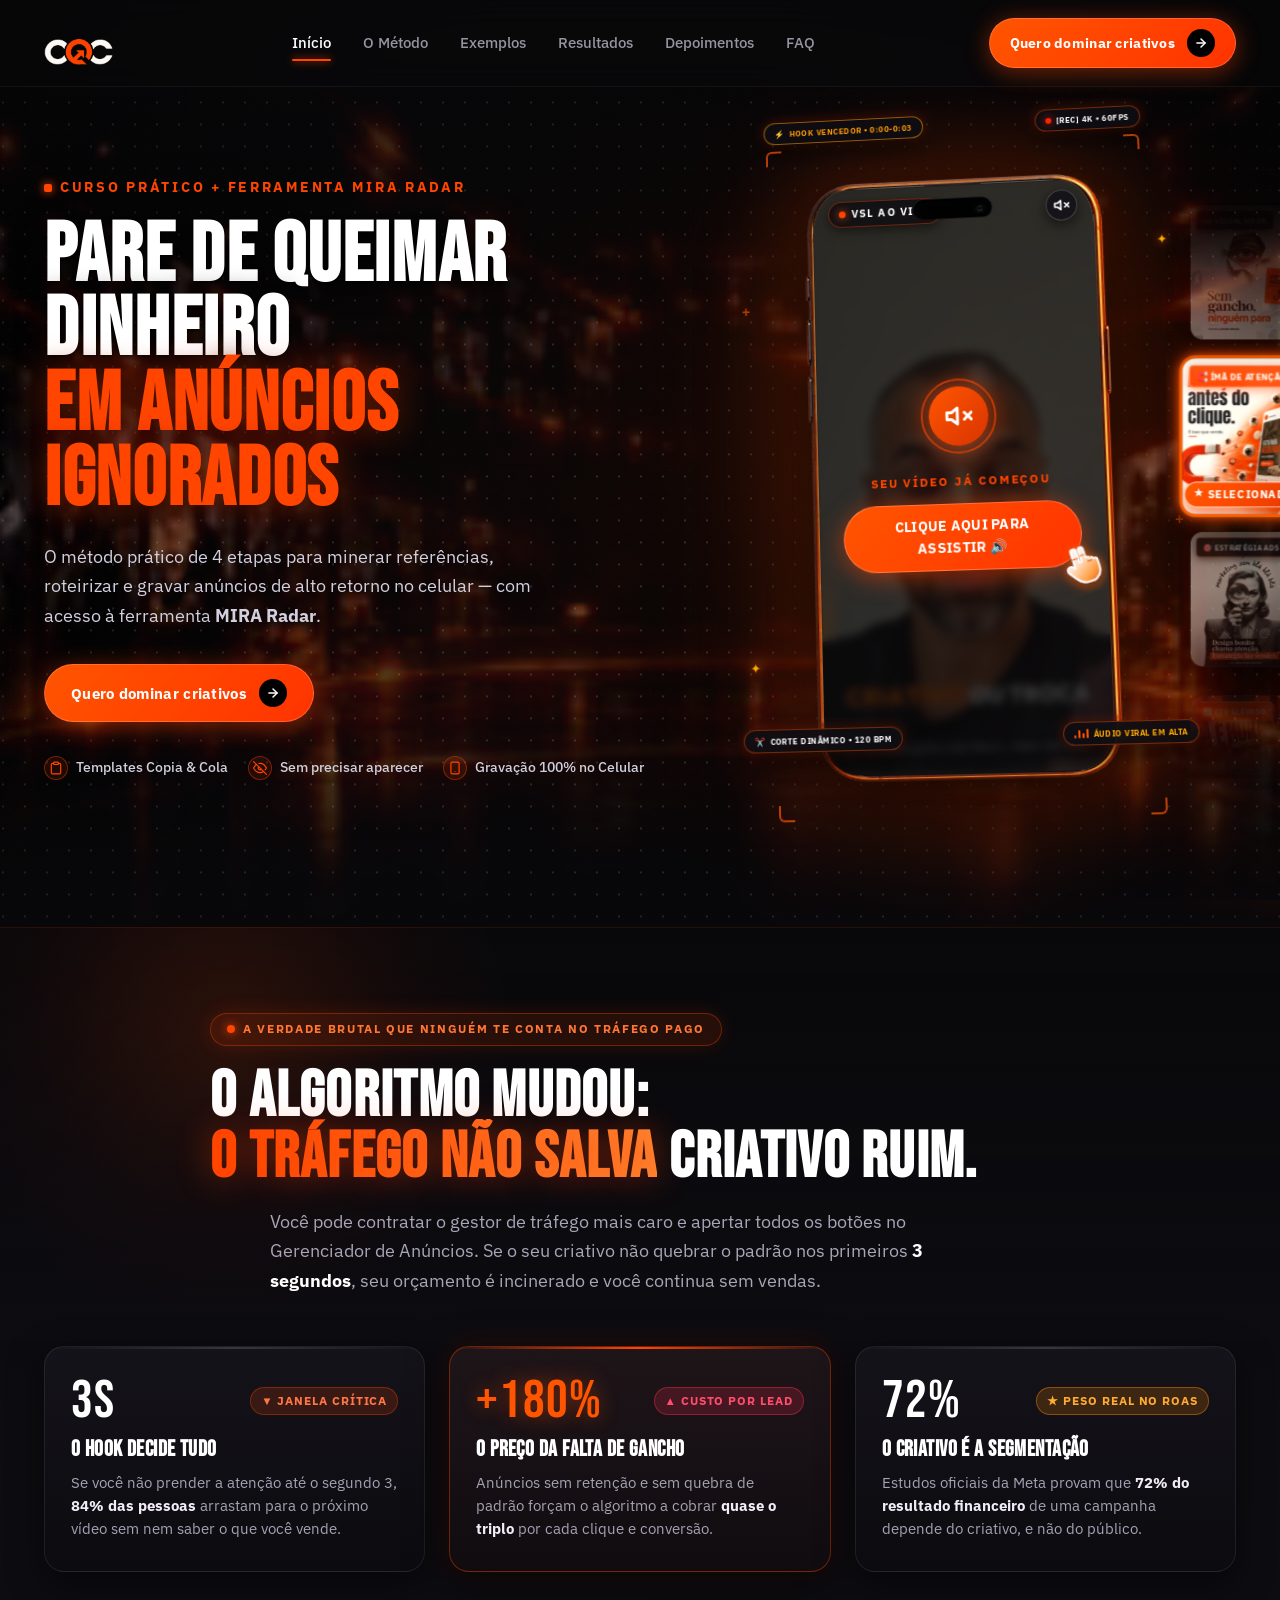
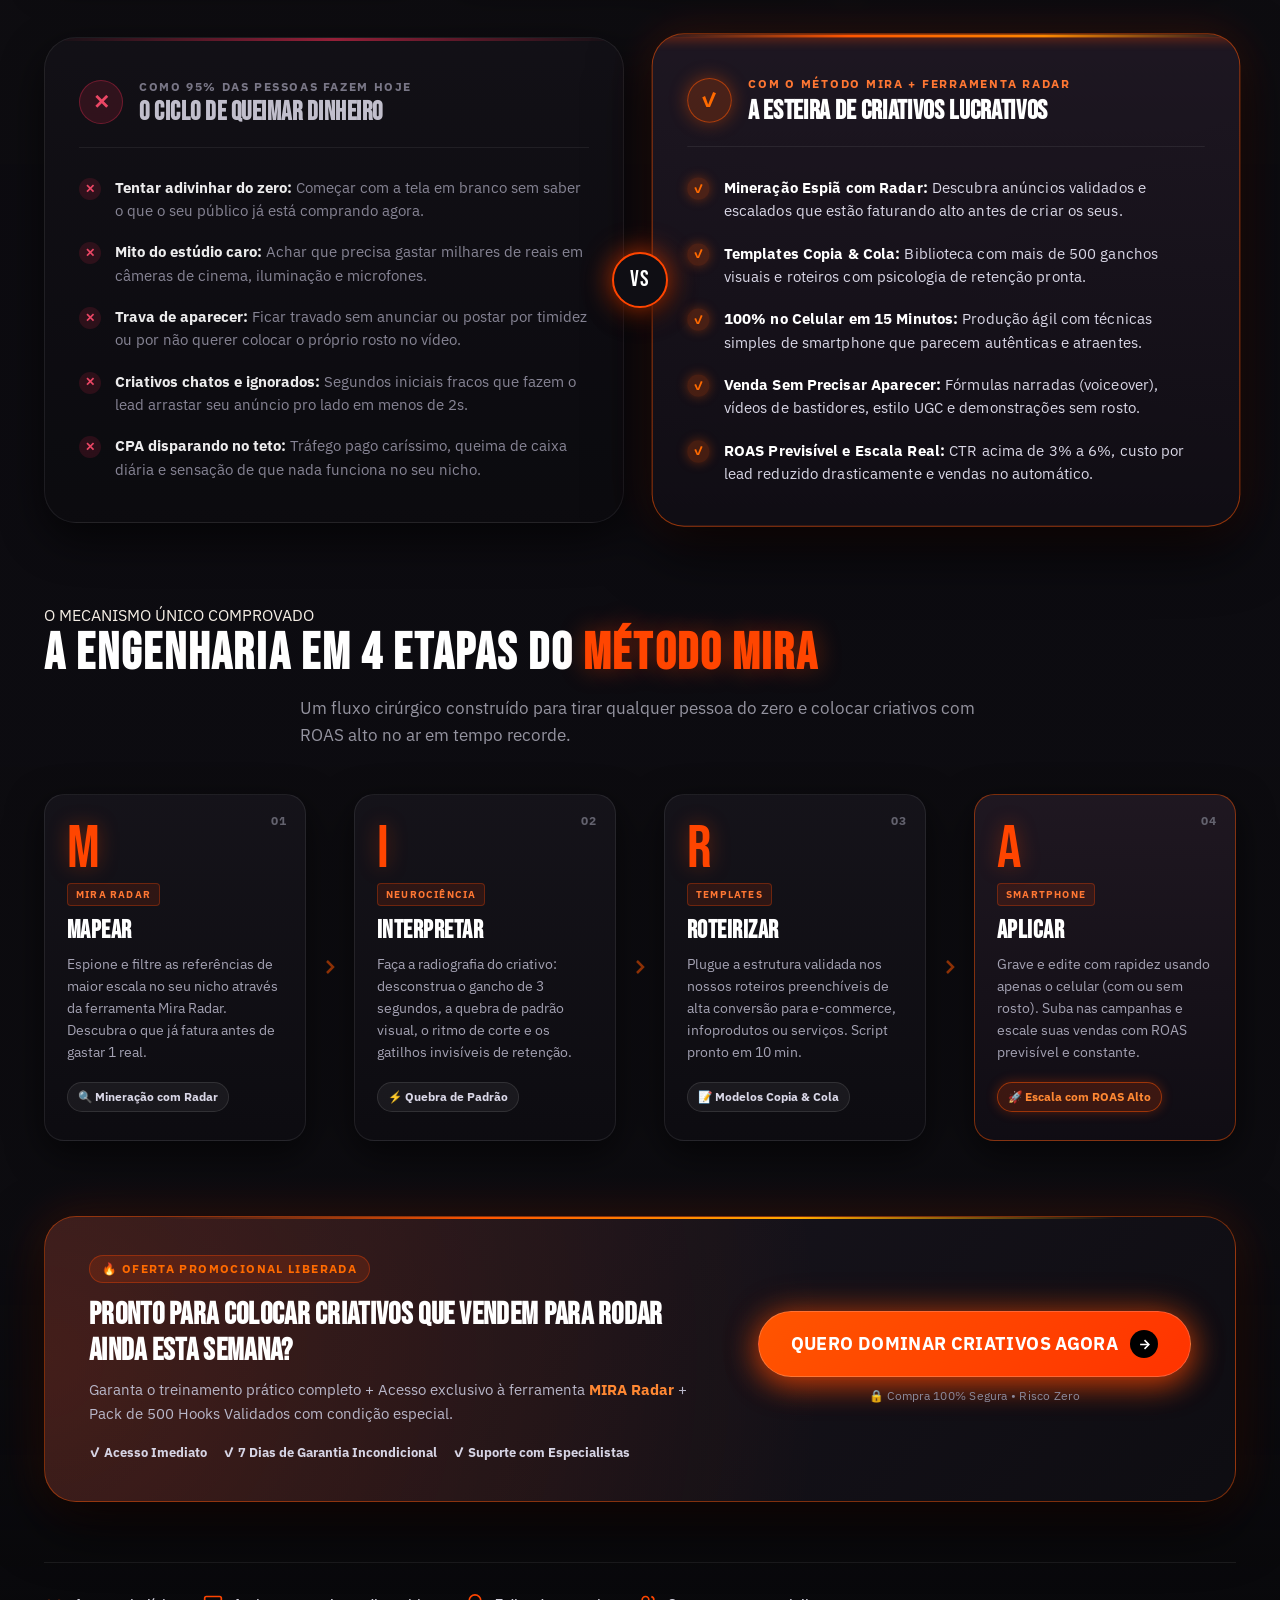
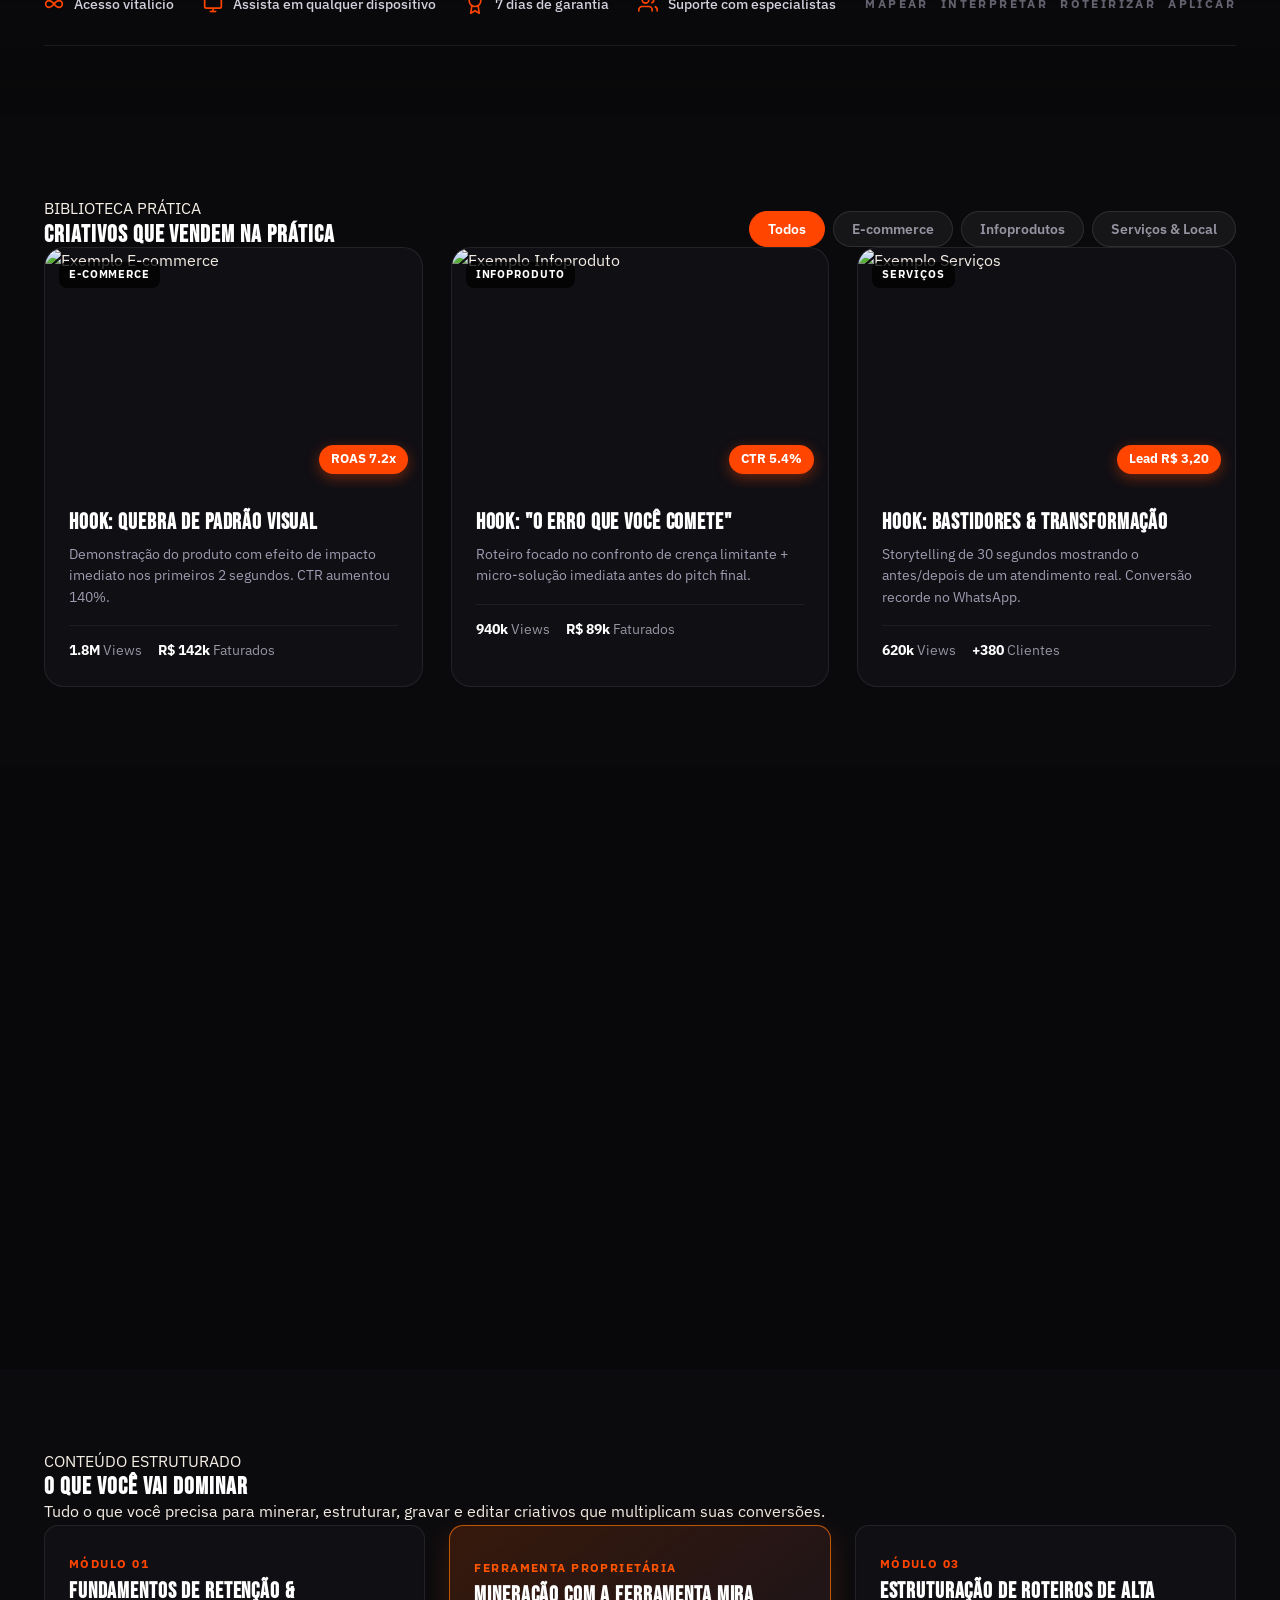
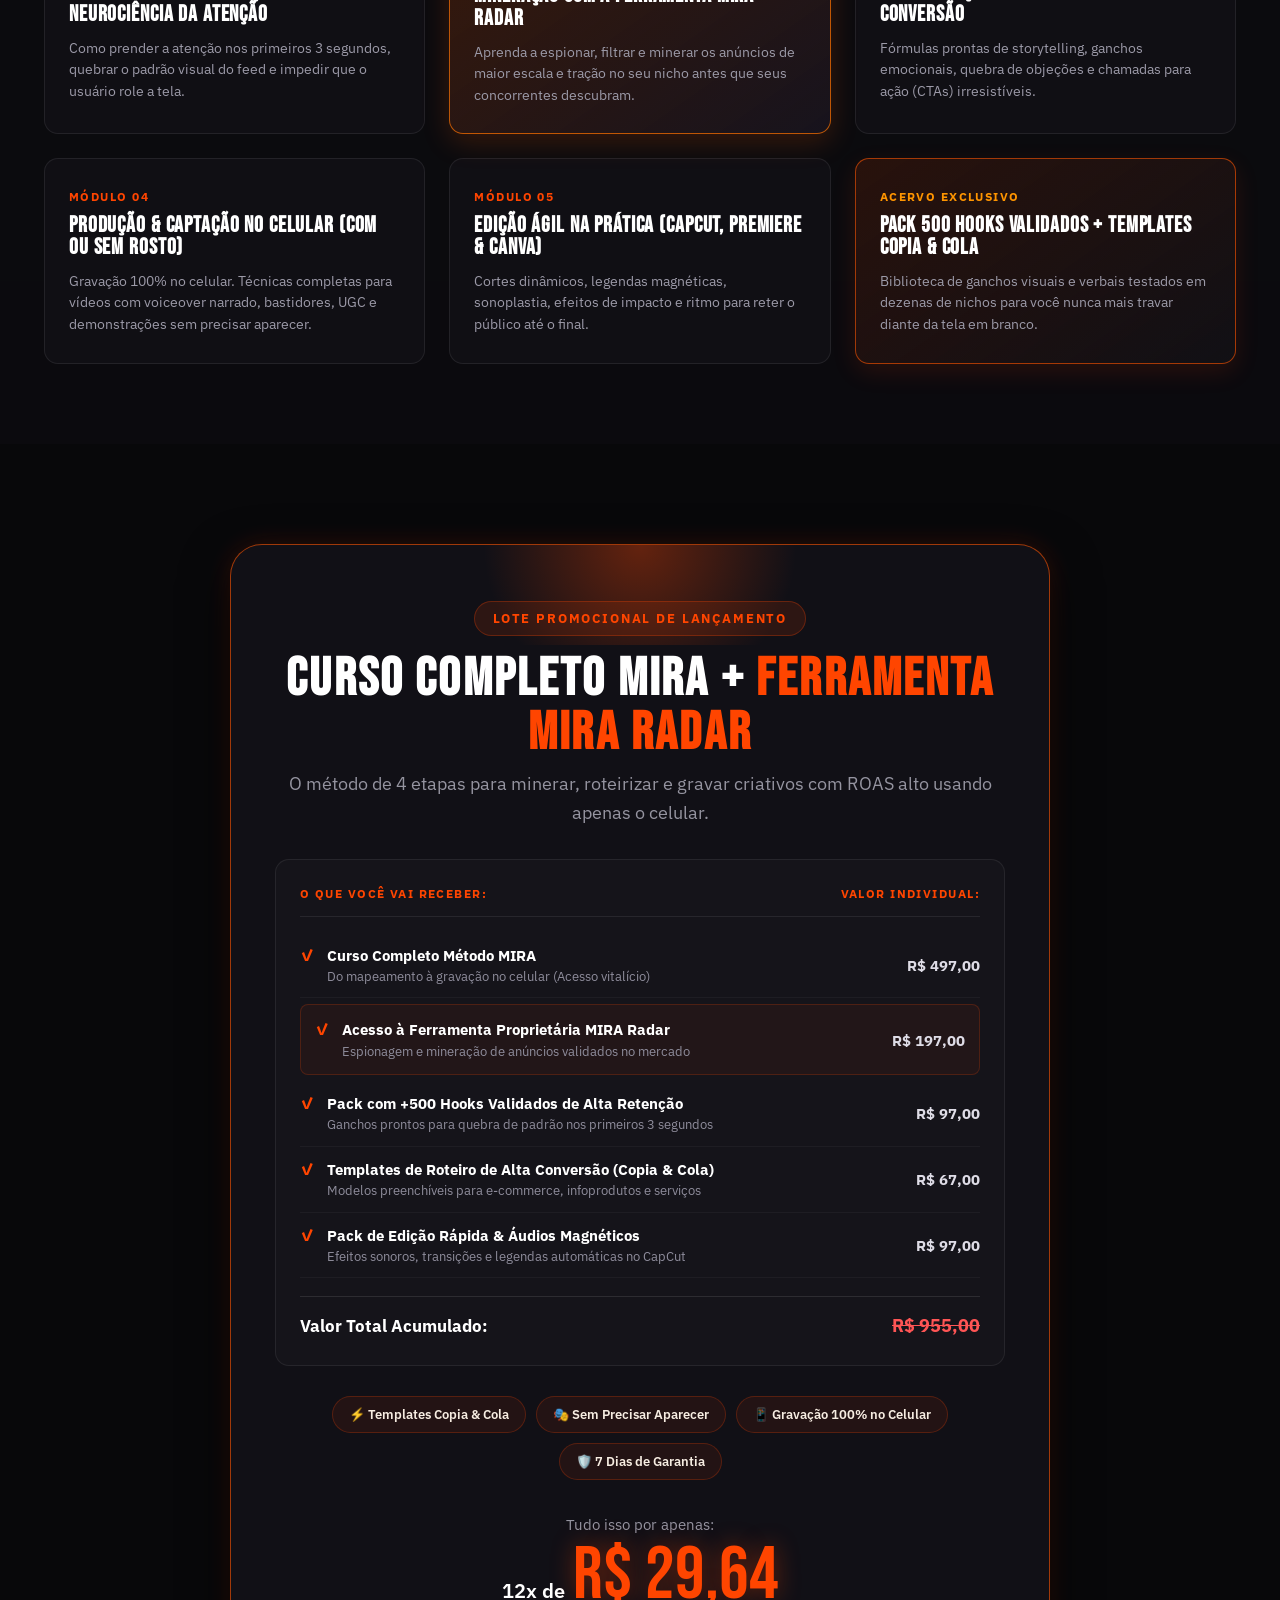
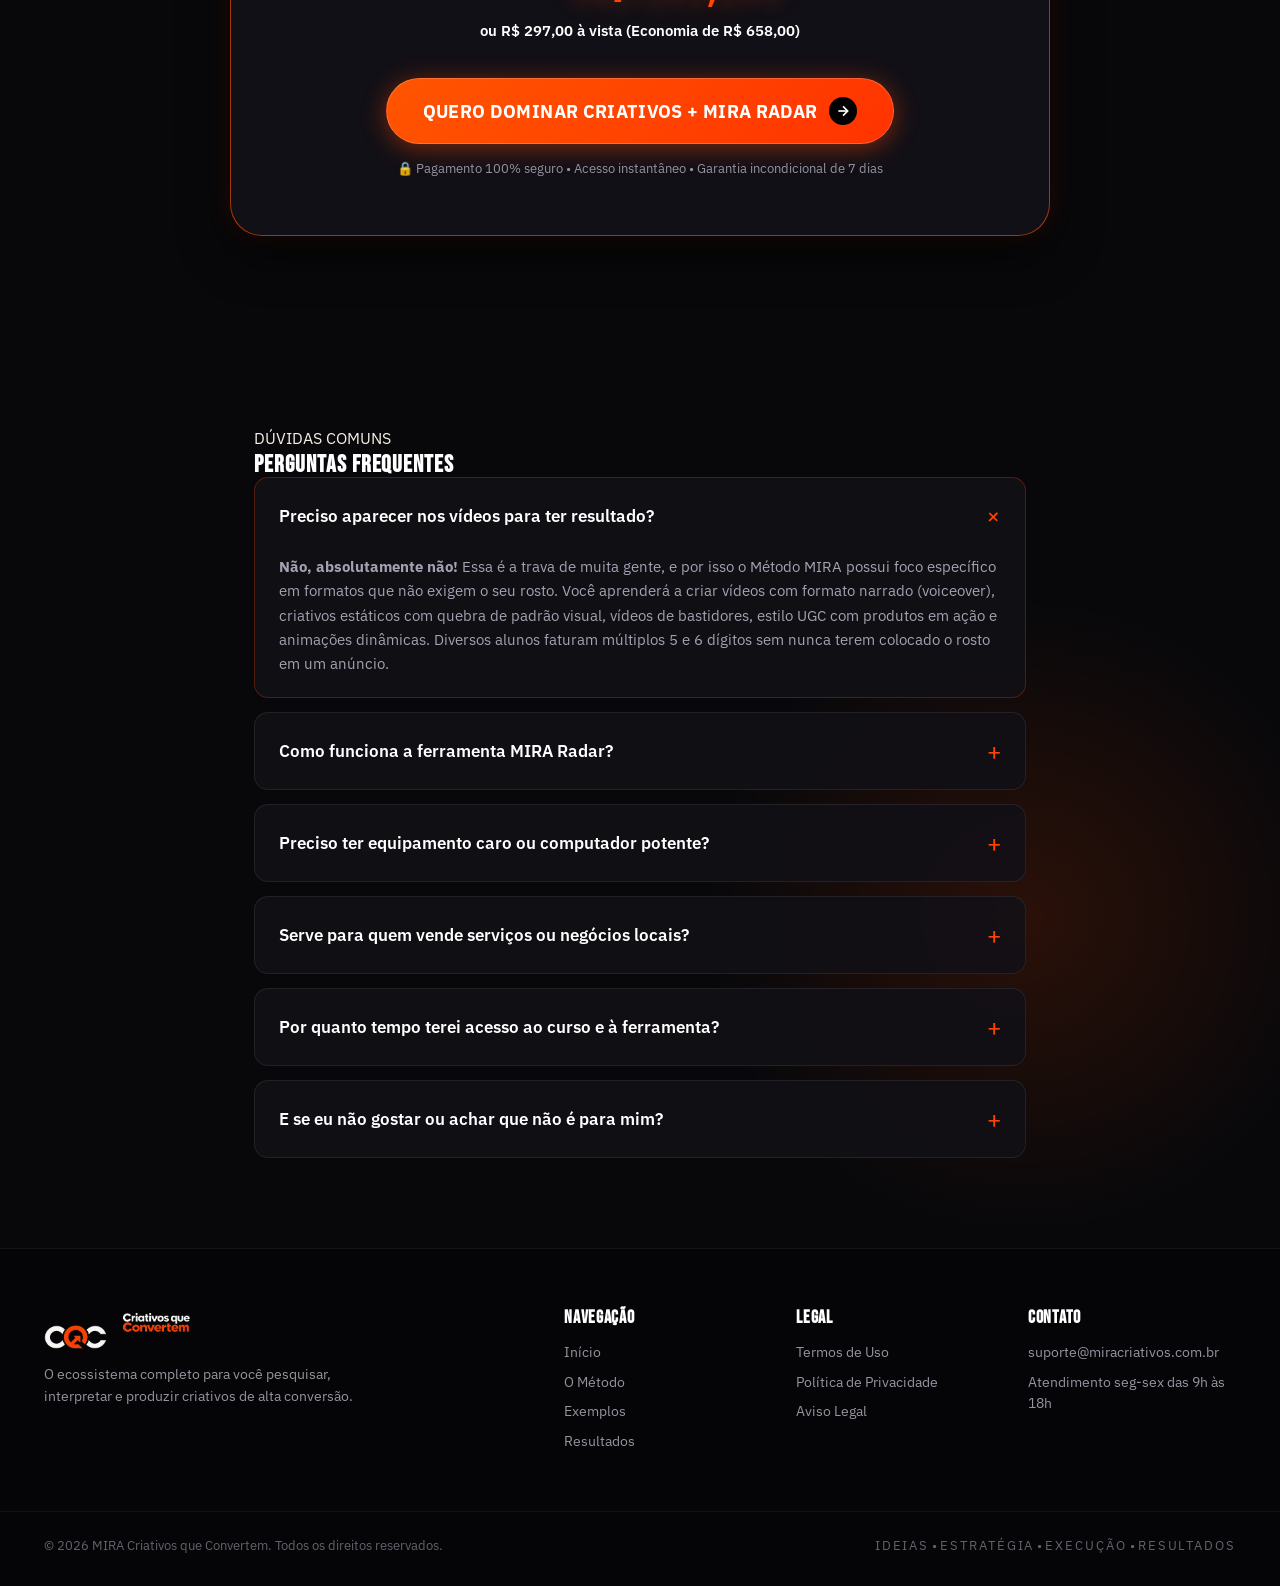
==== index.html @ 18e1b362 "fix: eliminate mobile horizontal scroll, center mockup, balance headline and badge typography" ====
<!DOCTYPE html>
<html lang="pt-BR">
<head>
  <meta charset="UTF-8">
  <meta name="viewport" content="width=device-width, initial-scale=1.0">
  <title>Curso MIRA — Criativos que Convertem</title>
  <meta name="description" content="Aprenda a criar criativos que chamam atenção, geram engajamento e vendem de verdade — no pago e no orgânico.">

  <!-- Google Fonts: Bebas Neue, IBM Plex Sans, Caveat (handwritten) -->
  <link rel="preconnect" href="https://fonts.googleapis.com">
  <link rel="preconnect" href="https://fonts.gstatic.com" crossorigin>
  <link href="https://fonts.googleapis.com/css2?family=Bebas+Neue&family=Caveat:wght@600;700&family=IBM+Plex+Sans:wght@300;400;500;600;700&display=swap" rel="stylesheet">

  <link rel="stylesheet" href="styles.css">
</head>
<body>

  <!-- Ambient Cinematic Glows & Texture Background -->
  <div class="ambient-glow ambient-glow-1"></div>
  <div class="ambient-glow ambient-glow-2"></div>
  <div class="ambient-glow ambient-glow-3"></div>
  <div class="grain-overlay"></div>

  <!-- Header / Navigation Bar -->
  <header class="navbar">
    <div class="container nav-container">
      <a href="#inicio" class="logo">
        <img src="assets/logo-cqc-icon.webp" alt="CQC" class="brand-logo-img brand-logo-icon" width="72" height="42" decoding="async">
      </a>

      <nav class="nav-menu" id="navMenu">
        <a href="#inicio" class="nav-link active">Início</a>
        <a href="#metodo" class="nav-link">O Método</a>
        <a href="#exemplos" class="nav-link">Exemplos</a>
        <a href="#resultados" class="nav-link">Resultados</a>
        <a href="#depoimentos" class="nav-link">Depoimentos</a>
        <a href="#faq" class="nav-link">FAQ</a>
      </nav>

      <div class="nav-actions">
        <a href="#oferta" class="btn-primary nav-cta">
          <span>Quero dominar criativos</span>
          <span class="btn-arrow-icon">
            <svg width="14" height="14" viewBox="0 0 24 24" fill="none" stroke="currentColor" stroke-width="2.5" stroke-linecap="round" stroke-linejoin="round">
              <line x1="5" y1="12" x2="19" y2="12"></line>
              <polyline points="12 5 19 12 12 19"></polyline>
            </svg>
          </span>
        </a>
        <button class="mobile-toggle" id="mobileToggle" aria-label="Abrir menu">
          <span></span><span></span><span></span>
        </button>
      </div>
    </div>
  </header>

  <main>
    <!-- ===================================================
         HERO SECTION (Fiel ao design da imagem fornecida)
    =================================================== -->
    <section class="hero-section" id="inicio">

      <!-- Motion Background Parallax Layer (GPU-accelerated, ~85KB) -->
      <div class="hero-bg-gif" id="heroBgGif" aria-hidden="true">
        <video class="hero-bg-video" autoplay loop muted playsinline poster="assets/bg-hero.webp">
          <source src="assets/bg-hero.webm" type="video/webm">
          <source src="assets/bg-hero.mp4" type="video/mp4">
          <img src="assets/bg-hero.webp" alt="" loading="eager" draggable="false">
        </video>
      </div>
      <div class="hero-bg-overlay" aria-hidden="true"></div>
      <!-- Dotted Texture Pattern Layer -->
      <div class="hero-dots-pattern" id="heroDotsPattern" aria-hidden="true"></div>

      <div class="container hero-container">
        
        <!-- Hero Left Column: Copy, CTA, Badges, Social Proof -->
        <div class="hero-content">
          <!-- Block 1: Header (Category, Headline, Description) -->
          <div class="hero-header-block">
            <div class="hero-badge">
              <span class="badge-dot"></span>
              <span class="badge-text">CURSO PRÁTICO + FERRAMENTA MIRA RADAR</span>
            </div>

            <h1 class="hero-headline">
              <span class="headline-white">PARE DE QUEIMAR DINHEIRO</span>
              <span class="headline-orange">EM ANÚNCIOS IGNORADOS</span>
            </h1>

            <p class="hero-description">
              O método prático de 4 etapas para minerar referências, roteirizar e gravar anúncios de alto retorno no celular — com acesso à ferramenta <strong>MIRA Radar</strong>.
            </p>
          </div>

          <!-- Block 2: Actions & Proof (CTAs, Benefit Tags, Social Proof) -->
          <div class="hero-actions-block">
            <div class="hero-ctas">
              <a href="#oferta" class="btn-primary hero-btn-main">
                <span>Quero dominar criativos</span>
                <span class="btn-arrow-icon">
                  <svg width="14" height="14" viewBox="0 0 24 24" fill="none" stroke="currentColor" stroke-width="2.5" stroke-linecap="round" stroke-linejoin="round">
                    <line x1="5" y1="12" x2="19" y2="12"></line>
                    <polyline points="12 5 19 12 12 19"></polyline>
                  </svg>
                </span>
              </a>
            </div>

            <!-- Feature Tag Badges (Selos de Resultado) -->
            <div class="hero-tags">
              <div class="tag-item">
                <span class="tag-icon">
                  <svg width="14" height="14" viewBox="0 0 24 24" fill="none" stroke="#FF4500" stroke-width="2" stroke-linecap="round" stroke-linejoin="round">
                    <path d="M16 4h2a2 2 0 0 1 2 2v14a2 2 0 0 1-2 2H6a2 2 0 0 1-2-2V6a2 2 0 0 1 2-2h2"></path>
                    <rect x="8" y="2" width="8" height="4" rx="1" ry="1"></rect>
                  </svg>
                </span>
                <span class="tag-label">Templates Copia & Cola</span>
              </div>

              <div class="tag-item">
                <span class="tag-icon">
                  <svg width="14" height="14" viewBox="0 0 24 24" fill="none" stroke="#FF4500" stroke-width="2" stroke-linecap="round" stroke-linejoin="round">
                    <path d="M17.94 17.94A10.07 10.07 0 0 1 12 20c-7 0-11-8-11-8a18.45 18.45 0 0 1 5.06-5.94M9.9 4.24A9.12 9.12 0 0 1 12 4c7 0 11 8 11 8a18.5 18.5 0 0 1-2.16 3.19m-6.72-1.07a3 3 0 1 1-4.24-4.24"></path>
                    <line x1="1" y1="1" x2="23" y2="23"></line>
                  </svg>
                </span>
                <span class="tag-label">Sem precisar aparecer</span>
              </div>

              <div class="tag-item">
                <span class="tag-icon">
                  <svg width="14" height="14" viewBox="0 0 24 24" fill="none" stroke="#FF4500" stroke-width="2" stroke-linecap="round" stroke-linejoin="round">
                    <rect x="5" y="2" width="14" height="20" rx="2" ry="2"></rect>
                    <line x1="12" y1="18" x2="12.01" y2="18"></line>
                  </svg>
                </span>
                <span class="tag-label">Gravação 100% no Celular</span>
              </div>
            </div>
          </div>

        </div>

        <!-- Hero Right Column: The 3D Composition with Phone, Annotations, Floating Cards, Charts & Video Console -->
        <div class="hero-visual" id="heroVisual">
          
          <!-- Backdrop overlay for enlarged phone (shared stacking context with phone) -->
          <div class="phone-backdrop" id="phoneBackdrop" aria-hidden="true"></div>

          <!-- Central 3D Smartphone Mockup with VSL Mask (Clicável para ampliar) -->
          <div class="phone-mockup-wrapper" id="phoneMockupWrapper" role="button" aria-label="Vídeo VSL - Clique para ampliar" tabindex="0">
            
            <!-- Hover Expand Hint (Normal Mode) -->
            <div class="phone-expand-hint" id="phoneExpandHint">
              <svg width="13" height="13" viewBox="0 0 24 24" fill="none" stroke="currentColor" stroke-width="2.5" stroke-linecap="round" stroke-linejoin="round">
                <polyline points="15 3 21 3 21 9"></polyline>
                <polyline points="9 21 3 21 3 15"></polyline>
                <line x1="21" y1="3" x2="14" y2="10"></line>
                <line x1="3" y1="21" x2="10" y2="14"></line>
              </svg>
              <span>Clique para ampliar</span>
            </div>

            <!-- Floating Close / Minimize Button (Enlarged Mode) -->
            <button class="phone-enlarge-close-btn" id="phoneEnlargeCloseBtn" aria-label="Voltar ao tamanho normal" title="Voltar ao tamanho normal (ou clique fora)">
              <svg width="18" height="18" viewBox="0 0 24 24" fill="none" stroke="currentColor" stroke-width="2.5" stroke-linecap="round" stroke-linejoin="round">
                <line x1="18" y1="6" x2="6" y2="18"></line>
                <line x1="6" y1="6" x2="18" y2="18"></line>
              </svg>
            </button>

            <!-- Bottom Floating Tip (Enlarged Mode) -->
            <div class="phone-enlarged-footer-hint" id="phoneEnlargedFooterHint">
              <span>Clique fora para voltar ao tamanho normal</span>
            </div>

            <!-- Creative Studio Accents & Viewfinder Elements (Reforço visual de criação de anúncios) -->
            <div class="creative-studio-decorations" aria-hidden="true">
              <!-- Top Left: Hook Tag -->
              <div class="creative-meta-badge badge-hook">
                <span class="badge-icon">⚡</span>
                <span>HOOK VENCEDOR • 0:00-0:03</span>
              </div>

              <!-- Top Right: Video Spec Pill -->
              <div class="creative-meta-badge badge-rec">
                <span class="rec-dot"></span>
                <span>[REC] 4K • 60FPS</span>
              </div>

              <!-- Mid Left: Dynamic Cut / BPM -->
              <div class="creative-meta-badge badge-bpm">
                <span class="badge-icon">✂️</span>
                <span>CORTE DINÂMICO • 120 BPM</span>
              </div>

              <!-- Mid Right: Trending Audio Pill with Animated Equalizer -->
              <div class="creative-meta-badge badge-audio">
                <div class="equalizer-bars">
                  <span class="eq-bar"></span>
                  <span class="eq-bar"></span>
                  <span class="eq-bar"></span>
                  <span class="eq-bar"></span>
                </div>
                <span>ÁUDIO VIRAL EM ALTA</span>
              </div>

              <!-- Creative Viewfinder Brackets Framing the Phone -->
              <div class="viewfinder-bracket bracket-tl"></div>
              <div class="viewfinder-bracket bracket-tr"></div>
              <div class="viewfinder-bracket bracket-bl"></div>
              <div class="viewfinder-bracket bracket-br"></div>

              <!-- Studio Sparkles & Crosshairs -->
              <span class="creative-crosshair crosshair-1">+</span>
              <span class="creative-crosshair crosshair-2">+</span>
              <span class="creative-sparkle sparkle-1">✦</span>
              <span class="creative-sparkle sparkle-2">✦</span>
            </div>

            <div class="phone-case phone-real-mockup">
              <!-- Screen Mask with VSL Video (Fits perfectly in the transparent cutout) -->
              <div class="phone-screen phone-vsl-screen" id="phoneScreen">
                <!-- Screen Glass Reflection Glare -->
                <div class="phone-screen-glare"></div>

                <!-- Top Status / VSL Info Bar -->
                <div class="vsl-top-bar">
                  <div class="vsl-live-badge">
                    <span class="live-dot"></span>
                    <span>VSL AO VIVO</span>
                  </div>
                  <button class="vsl-sound-btn" id="vslSoundBtn" aria-label="Alternar som">
                    <svg class="sound-icon-muted" width="16" height="16" viewBox="0 0 24 24" fill="none" stroke="currentColor" stroke-width="2.5" stroke-linecap="round" stroke-linejoin="round">
                      <polygon points="11 5 6 9 2 9 2 15 6 15 11 19 11 5"></polygon>
                      <line x1="23" y1="9" x2="17" y2="15"></line>
                      <line x1="17" y1="9" x2="23" y2="15"></line>
                    </svg>
                    <svg class="sound-icon-active" width="16" height="16" viewBox="0 0 24 24" fill="none" stroke="currentColor" stroke-width="2.5" stroke-linecap="round" stroke-linejoin="round" style="display: none;">
                      <polygon points="11 5 6 9 2 9 2 15 6 15 11 19 11 5"></polygon>
                      <path d="M19.07 4.93a10 10 0 0 1 0 14.14M15.54 8.46a5 5 0 0 1 0 7.07"></path>
                    </svg>
                  </button>
                </div>

                <!-- Video Mask Container with Smart Facade & Native Video -->
                <div class="vsl-video-container">
                  <video 
                    id="vslNativeVideo" 
                    class="vsl-native-video" 
                    src="assets/vsl-creative.mp4" 
                    poster="assets/vsl-poster.webp"
                    muted 
                    loop 
                    playsinline 
                    preload="none">
                  </video>
                  <div id="vslPlayerPlaceholder" style="display: none;">
                    <iframe 
                      id="vslDirectIframe"
                      data-src="https://www.youtube-nocookie.com/embed/FoB7IwSWhGg?autoplay=1&mute=1&controls=0&disablekb=1&fs=0&modestbranding=1&rel=0&loop=1&playlist=FoB7IwSWhGg&playsinline=1&iv_load_policy=3&enablejsapi=1" 
                      allow="accelerometer; autoplay; clipboard-write; encrypted-media; gyroscope; picture-in-picture" 
                      allowfullscreen="false">
                    </iframe>
                  </div>
                </div>

                <!-- Shield Overlay (Bloqueia cliques acidentais e abre no foco) -->
                <div class="vsl-shield-overlay" id="vslShieldOverlay"></div>

                <!-- Unmute / Start Audio Banner Prompt (VSL Style) -->
                <div class="vsl-unmute-prompt" id="vslUnmutePrompt">
                  <div class="unmute-speaker-ripple">
                    <div class="ripple-wave"></div>
                    <div class="ripple-icon">
                      <svg width="28" height="28" viewBox="0 0 24 24" fill="none" stroke="#FFFFFF" stroke-width="2.5" stroke-linecap="round" stroke-linejoin="round">
                        <polygon points="11 5 6 9 2 9 2 15 6 15 11 19 11 5"></polygon>
                        <line x1="23" y1="9" x2="17" y2="15"></line>
                        <line x1="17" y1="9" x2="23" y2="15"></line>
                      </svg>
                    </div>
                  </div>
                  <span class="unmute-badge">SEU VÍDEO JÁ COMEÇOU</span>
                  <div class="unmute-btn-wrapper">
                    <span class="unmute-cta">CLIQUE AQUI PARA ASSISTIR 🔊</span>
                    <!-- Mãozinha indicativa com animação de clique / toque -->
                    <div class="unmute-floating-hand" id="unmuteFloatingHand" aria-hidden="true">
                      <span class="hand-tap-pulse pulse-1"></span>
                      <span class="hand-tap-pulse pulse-2"></span>
                      <svg class="hand-pointer-svg" viewBox="0 0 64 64" fill="none" xmlns="http://www.w3.org/2000/svg">
                        <defs>
                          <linearGradient id="handGrad" x1="16" y1="8" x2="48" y2="52" gradientUnits="userSpaceOnUse">
                            <stop offset="0%" stop-color="#FFFFFF"/>
                            <stop offset="35%" stop-color="#FFE3CC"/>
                            <stop offset="75%" stop-color="#FF9D42"/>
                            <stop offset="100%" stop-color="#E85D04"/>
                          </linearGradient>
                          <filter id="handShadow" x="-30%" y="-30%" width="160%" height="160%">
                            <feDropShadow dx="0" dy="4" stdDeviation="4" flood-color="rgba(0,0,0,0.7)"/>
                            <feDropShadow dx="0" dy="0" stdDeviation="6" flood-color="rgba(255,102,0,0.8)"/>
                          </filter>
                        </defs>
                        <g filter="url(#handShadow)">
                          <!-- Mão apontando o dedo indicador para clicar -->
                          <path d="M26 6C24.34 6 23 7.34 23 9V29.5L21.4 27.4C19.9 25.4 17 25 15 26.5C13 28 12.6 30.9 14.1 32.9L21 42C24.5 46.8 30.1 49.5 36 49.5H38C45.7 49.5 52 43.2 52 35.5V26.5C52 24.84 50.66 23.5 49 23.5C48.6 23.5 48.2 23.6 47.8 23.7C47.4 22.4 46.2 21.5 44.8 21.5C44.3 21.5 43.8 21.6 43.4 21.8C42.8 20.5 41.5 19.5 40 19.5C39.6 19.5 39.2 19.6 38.8 19.7V9C38.8 7.34 37.46 6 35.8 6C34.14 6 32.8 7.34 32.8 9V23.5H30V9C30 7.34 28.66 6 27 6H26Z" 
                                fill="url(#handGrad)" stroke="#FFFFFF" stroke-width="2.2" stroke-linecap="round" stroke-linejoin="round"/>
                          <!-- Detalhes de dobras dos dedos -->
                          <path d="M23 18H29" stroke="#E85D04" stroke-width="1.5" stroke-linecap="round"/>
                          <path d="M33 16H38" stroke="#E85D04" stroke-width="1.5" stroke-linecap="round"/>
                          <path d="M40 25H45" stroke="#E85D04" stroke-width="1.5" stroke-linecap="round"/>
                        </g>
                      </svg>
                    </div>
                  </div>
                </div>

                <!-- Read-Only VSL Progress Indicator (Não clicável, não arrastável) -->
                <div class="vsl-progress-track">
                  <div class="vsl-progress-fill" id="vslProgressFill"></div>
                </div>

                <!-- Bottom VSL Lock Tag -->
                <div class="vsl-bottom-lock">
                  <svg width="10" height="10" viewBox="0 0 24 24" fill="none" stroke="currentColor" stroke-width="2.5"><rect x="3" y="11" width="18" height="11" rx="2" ry="2"></rect><path d="M7 11V7a5 5 0 0 1 10 0v4"></path></svg>
                  <span>REPRODUÇÃO CONTÍNUA • MIRA METHOD</span>
                </div>
              </div>

              <!-- Real iPhone 3D Cutout Frame Overlay (Bezel, Titanium rim, Neon glow, Dynamic island) -->
              <img src="assets/iphone-frame-cutout.webp" class="phone-frame-overlay" alt="iPhone Neon" draggable="false" width="576" height="1024" decoding="async">
            </div>
          </div>

          <!-- ===================================================================
               COLUNA DE CRIATIVOS EM SCROLL INFINITO (DIREITA DO CELULAR)
               Scroll infinito contínuo para cima com contorno laranja no centro
          =================================================================== -->
          <div class="creatives-stream-wrapper" id="creativesStreamWrapper" aria-label="Criativos em scroll contínuo">
            
            <!-- Viewport com máscara de fade superior e inferior -->
            <div class="creatives-stream-viewport" id="creativesStreamViewport">
              <div class="creatives-stream-track" id="creativesStreamTrack">
                
                <!-- Criativo 04: Visual Hooks -->
                <div class="stream-card" data-title="Visual Hooks">
                  <div class="stream-card-inner">
                    <img src="assets/creatives/creative-04-visual-hooks.webp" alt="Visual Hook" class="stream-card-img" loading="lazy" width="600" height="749" decoding="async">
                    <div class="stream-card-glare"></div>
                    <span class="stream-card-pill">👁️ VISUAL HOOK</span>
                    <div class="stream-card-selected-badge">
                      <span class="sel-icon">★</span>
                      <span>SELECIONADO</span>
                    </div>
                  </div>
                </div>

                <!-- Criativo 05: Ímã de Atenção -->
                <div class="stream-card" data-title="Ímã de Atenção">
                  <div class="stream-card-inner">
                    <img src="assets/creatives/creative-05-atencao-ima.webp" alt="Ímã de Atenção" class="stream-card-img" loading="lazy" width="600" height="749" decoding="async">
                    <div class="stream-card-glare"></div>
                    <span class="stream-card-pill pill-orange">🧲 ÍMÃ DE ATENÇÃO</span>
                    <div class="stream-card-selected-badge">
                      <span class="sel-icon">★</span>
                      <span>SELECIONADO</span>
                    </div>
                  </div>
                </div>

                <!-- Criativo 06: Estratégia Ads -->
                <div class="stream-card" data-title="Estratégia Ads">
                  <div class="stream-card-inner">
                    <img src="assets/creatives/creative-06-estrategia.webp" alt="Estratégia Ads" class="stream-card-img" loading="lazy" width="600" height="749" decoding="async">
                    <div class="stream-card-glare"></div>
                    <span class="stream-card-pill">🎯 ESTRATÉGIA ADS</span>
                    <div class="stream-card-selected-badge">
                      <span class="sel-icon">★</span>
                      <span>SELECIONADO</span>
                    </div>
                  </div>
                </div>

                <!-- Criativo 07: CTR Sem Achismo -->
                <div class="stream-card" data-title="CTR Sem Achismo">
                  <div class="stream-card-inner">
                    <img src="assets/creatives/creative-07-clique-achismo.webp" alt="CTR Sem Achismo" class="stream-card-img" loading="lazy" width="600" height="749" decoding="async">
                    <div class="stream-card-glare"></div>
                    <span class="stream-card-pill pill-orange">📈 CTR ELEVADO</span>
                    <div class="stream-card-selected-badge">
                      <span class="sel-icon">★</span>
                      <span>SELECIONADO</span>
                    </div>
                  </div>
                </div>

                <!-- Criativo 08: Domínio da Atenção -->
                <div class="stream-card" data-title="Domínio da Atenção">
                  <div class="stream-card-inner">
                    <img src="assets/creatives/creative-08-dominio-atencao.webp" alt="Domínio da Atenção" class="stream-card-img" loading="lazy" width="600" height="749" decoding="async">
                    <div class="stream-card-glare"></div>
                    <span class="stream-card-pill">🔥 RETENÇÃO MÁXIMA</span>
                    <div class="stream-card-selected-badge">
                      <span class="sel-icon">★</span>
                      <span>SELECIONADO</span>
                    </div>
                  </div>
                </div>

                <!-- Criativo 01: 3 Segundos Decidem Tudo -->
                <div class="stream-card" data-title="3 Segundos">
                  <div class="stream-card-inner">
                    <img src="assets/creatives/creative-01-3segundos.webp" alt="3 Segundos" class="stream-card-img" loading="lazy" width="600" height="749" decoding="async">
                    <div class="stream-card-glare"></div>
                    <span class="stream-card-pill">⏱️ HOOK 3S</span>
                    <div class="stream-card-selected-badge">
                      <span class="sel-icon">★</span>
                      <span>SELECIONADO</span>
                    </div>
                  </div>
                </div>

                <!-- Criativo 02: Quebra de Padrão -->
                <div class="stream-card" data-title="Quebra de Padrão">
                  <div class="stream-card-inner">
                    <img src="assets/creatives/creative-02-gancho.webp" alt="Quebra de Padrão" class="stream-card-img" loading="lazy" width="600" height="749" decoding="async">
                    <div class="stream-card-glare"></div>
                    <span class="stream-card-pill pill-orange">⚡ QUEBRA DE PADRÃO</span>
                    <div class="stream-card-selected-badge">
                      <span class="sel-icon">★</span>
                      <span>SELECIONADO</span>
                    </div>
                  </div>
                </div>

                <!-- Criativo 03: Direção Visual -->
                <div class="stream-card" data-title="Direção Visual">
                  <div class="stream-card-inner">
                    <img src="assets/creatives/creative-03-vender.webp" alt="Direção Visual" class="stream-card-img" loading="lazy" width="600" height="749" decoding="async">
                    <div class="stream-card-glare"></div>
                    <span class="stream-card-pill">🎬 DIREÇÃO VISUAL</span>
                    <div class="stream-card-selected-badge">
                      <span class="sel-icon">★</span>
                      <span>SELECIONADO</span>
                    </div>
                  </div>
                </div>

              </div>
            </div>
          </div>

        </div>

      </div>
    </section>

    <!-- ===================================================
         DOBRA 2: O CONFRONTO DA REALIDADE & CONVERSÃO MÁXIMA
         Diagnóstico da Dor + Métricas Chocantes de Mercado
    =================================================== -->
    <section class="reality-check-section" id="metodo">
      <div class="container">
        
        <!-- Header da Dor & Quebra de Crença -->
        <div class="reality-header text-center">
          <div class="reality-badge">
            <span class="pulse-warning"></span>
            <span>A VERDADE BRUTAL QUE NINGUÉM TE CONTA NO TRÁFEGO PAGO</span>
          </div>
          <h2 class="reality-title">
            O ALGORITMO MUDOU:<br>
            <span class="highlight-fire">O TRÁFEGO NÃO SALVA</span> CRIATIVO RUIM.
          </h2>
          <p class="reality-subtitle">
            Você pode contratar o gestor de tráfego mais caro e apertar todos os botões no Gerenciador de Anúncios. Se o seu criativo não quebrar o padrão nos primeiros <strong>3 segundos</strong>, seu orçamento é incinerado e você continua sem vendas.
          </p>
        </div>

        <!-- 3 Métricas Críticas de Mercado (Alert Cards) -->
        <div class="metrics-reality-grid">
          <div class="metric-reality-card">
            <div class="metric-top">
              <span class="metric-num">3s</span>
              <span class="metric-trend down">▼ Janela Crítica</span>
            </div>
            <h4>O Hook Decide Tudo</h4>
            <p>Se você não prender a atenção até o segundo 3, <strong>84% das pessoas</strong> arrastam para o próximo vídeo sem nem saber o que você vende.</p>
          </div>

          <div class="metric-reality-card highlight-card">
            <div class="metric-top">
              <span class="metric-num">+180%</span>
              <span class="metric-trend bad">▲ Custo por Lead</span>
            </div>
            <h4>O Preço da Falta de Gancho</h4>
            <p>Anúncios sem retenção e sem quebra de padrão forçam o algoritmo a cobrar <strong>quase o triplo</strong> por cada clique e conversão.</p>
          </div>

          <div class="metric-reality-card">
            <div class="metric-top">
              <span class="metric-num">72%</span>
              <span class="metric-trend good">★ Peso Real no ROAS</span>
            </div>
            <h4>O Criativo é a Segmentação</h4>
            <p>Estudos oficiais da Meta provam que <strong>72% do resultado financeiro</strong> de uma campanha depende do criativo, e não do público.</p>
          </div>
        </div>

        <!-- ===================================================
             QUADRO DE CONTRASTE: O JEITO VELHO VS. MÉTODO MIRA
        =================================================== -->
        <div class="vs-comparison-wrapper">
          <div class="vs-badge-center">VS</div>

          <div class="vs-grid">
            <!-- Card Esquerdo: O Jeito Frustrante (Sem MIRA) -->
            <div class="vs-card vs-card-bad">
              <div class="vs-card-header">
                <div class="vs-status-icon bad">✕</div>
                <div>
                  <span class="vs-label">COMO 95% DAS PESSOAS FAZEM HOJE</span>
                  <h3 class="vs-headline">O Ciclo de Queimar Dinheiro</h3>
                </div>
              </div>

              <ul class="vs-list">
                <li>
                  <span class="vs-bullet bad">✕</span>
                  <div><strong>Tentar adivinhar do zero:</strong> Começar com a tela em branco sem saber o que o seu público já está comprando agora.</div>
                </li>
                <li>
                  <span class="vs-bullet bad">✕</span>
                  <div><strong>Mito do estúdio caro:</strong> Achar que precisa gastar milhares de reais em câmeras de cinema, iluminação e microfones.</div>
                </li>
                <li>
                  <span class="vs-bullet bad">✕</span>
                  <div><strong>Trava de aparecer:</strong> Ficar travado sem anunciar ou postar por timidez ou por não querer colocar o próprio rosto no vídeo.</div>
                </li>
                <li>
                  <span class="vs-bullet bad">✕</span>
                  <div><strong>Criativos chatos e ignorados:</strong> Segundos iniciais fracos que fazem o lead arrastar seu anúncio pro lado em menos de 2s.</div>
                </li>
                <li>
                  <span class="vs-bullet bad">✕</span>
                  <div><strong>CPA disparando no teto:</strong> Tráfego pago caríssimo, queima de caixa diária e sensação de que nada funciona no seu nicho.</div>
                </li>
              </ul>
            </div>

            <!-- Card Direito: A Máquina de Conversão (Com MIRA + Radar) -->
            <div class="vs-card vs-card-good">
              <div class="vs-card-header">
                <div class="vs-status-icon good">✓</div>
                <div>
                  <span class="vs-label-good">COM O MÉTODO MIRA + FERRAMENTA RADAR</span>
                  <h3 class="vs-headline-good">A Esteira de Criativos Lucrativos</h3>
                </div>
              </div>

              <ul class="vs-list">
                <li>
                  <span class="vs-bullet good">✓</span>
                  <div><strong>Mineração Espiã com Radar:</strong> Descubra anúncios validados e escalados que estão faturando alto antes de criar os seus.</div>
                </li>
                <li>
                  <span class="vs-bullet good">✓</span>
                  <div><strong>Templates Copia & Cola:</strong> Biblioteca com mais de 500 ganchos visuais e roteiros com psicologia de retenção pronta.</div>
                </li>
                <li>
                  <span class="vs-bullet good">✓</span>
                  <div><strong>100% no Celular em 15 Minutos:</strong> Produção ágil com técnicas simples de smartphone que parecem autênticas e atraentes.</div>
                </li>
                <li>
                  <span class="vs-bullet good">✓</span>
                  <div><strong>Venda Sem Precisar Aparecer:</strong> Fórmulas narradas (voiceover), vídeos de bastidores, estilo UGC e demonstrações sem rosto.</div>
                </li>
                <li>
                  <span class="vs-bullet good">✓</span>
                  <div><strong>ROAS Previsível e Escala Real:</strong> CTR acima de 3% a 6%, custo por lead reduzido drasticamente e vendas no automático.</div>
                </li>
              </ul>
            </div>
          </div>
        </div>

        <!-- ===================================================
             O MECANISMO ÚNICO: A ENGENHARIA DO MÉTODO M.I.R.A
        =================================================== -->
        <div class="mira-flow-container">
          <div class="mira-flow-header text-center">
            <span class="section-tag">O MECANISMO ÚNICO COMPROVADO</span>
            <h3 class="mira-flow-title">A ENGENHARIA EM 4 ETAPAS DO <span class="highlight">MÉTODO MIRA</span></h3>
            <p class="mira-flow-desc">Um fluxo cirúrgico construído para tirar qualquer pessoa do zero e colocar criativos com ROAS alto no ar em tempo recorde.</p>
          </div>

          <div class="mira-flow-pipeline">
            <!-- Step M -->
            <div class="pipeline-step">
              <div class="step-glow-tag">01</div>
              <div class="step-letter">M</div>
              <div class="step-badge-tag">MIRA RADAR</div>
              <h4>Mapear</h4>
              <p>Espione e filtre as referências de maior escala no seu nicho através da ferramenta Mira Radar. Descubra o que já fatura antes de gastar 1 real.</p>
              <div class="step-footer-pill">🔍 Mineração com Radar</div>
            </div>

            <div class="pipeline-connector">
              <svg width="24" height="24" viewBox="0 0 24 24" fill="none" stroke="currentColor" stroke-width="2.5"><polyline points="9 18 15 12 9 6"></polyline></svg>
            </div>

            <!-- Step I -->
            <div class="pipeline-step">
              <div class="step-glow-tag">02</div>
              <div class="step-letter">I</div>
              <div class="step-badge-tag">NEUROCIÊNCIA</div>
              <h4>Interpretar</h4>
              <p>Faça a radiografia do criativo: desconstrua o gancho de 3 segundos, a quebra de padrão visual, o ritmo de corte e os gatilhos invisíveis de retenção.</p>
              <div class="step-footer-pill">⚡ Quebra de Padrão</div>
            </div>

            <div class="pipeline-connector">
              <svg width="24" height="24" viewBox="0 0 24 24" fill="none" stroke="currentColor" stroke-width="2.5"><polyline points="9 18 15 12 9 6"></polyline></svg>
            </div>

            <!-- Step R -->
            <div class="pipeline-step">
              <div class="step-glow-tag">03</div>
              <div class="step-letter">R</div>
              <div class="step-badge-tag">TEMPLATES</div>
              <h4>Roteirizar</h4>
              <p>Plugue a estrutura validada nos nossos roteiros preenchíveis de alta conversão para e-commerce, infoprodutos ou serviços. Script pronto em 10 min.</p>
              <div class="step-footer-pill">📝 Modelos Copia & Cola</div>
            </div>

            <div class="pipeline-connector">
              <svg width="24" height="24" viewBox="0 0 24 24" fill="none" stroke="currentColor" stroke-width="2.5"><polyline points="9 18 15 12 9 6"></polyline></svg>
            </div>

            <!-- Step A -->
            <div class="pipeline-step highlight-step">
              <div class="step-glow-tag">04</div>
              <div class="step-letter">A</div>
              <div class="step-badge-tag">SMARTPHONE</div>
              <h4>Aplicar</h4>
              <p>Grave e edite com rapidez usando apenas o celular (com ou sem rosto). Suba nas campanhas e escale suas vendas com ROAS previsível e constante.</p>
              <div class="step-footer-pill pill-neon">🚀 Escala com ROAS Alto</div>
            </div>
          </div>
        </div>

        <!-- ===================================================
             BANNER CALLOUT DE CONVERSÃO / MICRO-CTA
        =================================================== -->
        <div class="conversion-mid-cta-banner">
          <div class="mid-cta-content">
            <div class="mid-cta-badge">🔥 OFERTA PROMOCIONAL LIBERADA</div>
            <h3 class="mid-cta-title">Pronto para colocar criativos que vendem para rodar ainda esta semana?</h3>
            <p class="mid-cta-sub">Garanta o treinamento prático completo + Acesso exclusivo à ferramenta <strong>MIRA Radar</strong> + Pack de 500 Hooks Validados com condição especial.</p>
            <div class="mid-cta-pills">
              <span>✓ Acesso Imediato</span>
              <span>✓ 7 Dias de Garantia Incondicional</span>
              <span>✓ Suporte com Especialistas</span>
            </div>
          </div>
          <div class="mid-cta-action">
            <a href="#oferta" class="btn-primary btn-cta-mid">
              <span>QUERO DOMINAR CRIATIVOS AGORA</span>
              <span class="btn-arrow-icon">
                <svg width="15" height="15" viewBox="0 0 24 24" fill="none" stroke="currentColor" stroke-width="2.5"><line x1="5" y1="12" x2="19" y2="12"></line><polyline points="12 5 19 12 12 19"></polyline></svg>
              </span>
            </a>
            <span class="mid-guarantee-note">🔒 Compra 100% Segura • Risco Zero</span>
          </div>
        </div>

        <!-- Trust / Benefits Bar Integrada -->
        <div class="trust-bar">
          <div class="trust-item">
            <span class="trust-icon">
              <svg width="20" height="20" viewBox="0 0 24 24" fill="none" stroke="#FF4500" stroke-width="2"><path d="M12 12c-2-2.67-4-4-6-4a4 4 0 1 0 0 8c2 0 4-1.33 6-4Zm0 0c2 2.67 4 4 6 4a4 4 0 1 0 0-8c-2 0-4 1.33-6 4Z"></path></svg>
            </span>
            <span class="trust-label">Acesso vitalício</span>
          </div>

          <div class="trust-item">
            <span class="trust-icon">
              <svg width="20" height="20" viewBox="0 0 24 24" fill="none" stroke="#FF4500" stroke-width="2"><rect x="2" y="3" width="20" height="14" rx="2" ry="2"></rect><line x1="8" y1="21" x2="16" y2="21"></line><line x1="12" y1="17" x2="12" y2="21"></line></svg>
            </span>
            <span class="trust-label">Assista em qualquer dispositivo</span>
          </div>

          <div class="trust-item">
            <span class="trust-icon">
              <svg width="20" height="20" viewBox="0 0 24 24" fill="none" stroke="#FF4500" stroke-width="2"><circle cx="12" cy="8" r="7"></circle><polyline points="8.21 13.89 7 23 12 20 17 23 15.79 13.88"></polyline></svg>
            </span>
            <span class="trust-label">7 dias de garantia</span>
          </div>

          <div class="trust-item">
            <span class="trust-icon">
              <svg width="20" height="20" viewBox="0 0 24 24" fill="none" stroke="#FF4500" stroke-width="2"><path d="M17 21v-2a4 4 0 0 0-4-4H5a4 4 0 0 0-4 4v2"></path><circle cx="9" cy="7" r="4"></circle><path d="M23 21v-2a4 4 0 0 0-3-3.87"></path><path d="M16 3.13a4 4 0 0 1 0 7.75"></path></svg>
            </span>
            <span class="trust-label">Suporte com especialistas</span>
          </div>

          <div class="trust-manifesto">
            <span>MAPEAR</span>
            <span>INTERPRETAR</span>
            <span>ROTEIRIZAR</span>
            <span>APLICAR</span>
          </div>
        </div>

      </div>
    </section>

    <!-- ===================================================
         EXEMPLOS REAIS DE CRIATIVOS DESCONSTRUÍDOS
    =================================================== -->
    <section class="section-examples" id="exemplos">
      <div class="container">
        <div class="section-header">
          <div class="header-split">
            <div>
              <span class="section-tag">BIBLIOTECA PRÁTICA</span>
              <h2 class="section-title">CRIATIVOS QUE VENDEM NA <span class="highlight">PRÁTICA</span></h2>
            </div>
            <div class="example-filters" id="exampleFilters">
              <button class="filter-btn active" data-filter="all">Todos</button>
              <button class="filter-btn" data-filter="ecommerce">E-commerce</button>
              <button class="filter-btn" data-filter="infoproduto">Infoprodutos</button>
              <button class="filter-btn" data-filter="servicos">Serviços & Local</button>
            </div>
          </div>
        </div>

        <div class="examples-grid">
          <!-- Card 1 -->
          <div class="creative-card" data-category="ecommerce">
            <div class="creative-media">
              <img src="https://images.unsplash.com/photo-1542291026-7eec264c27ff?w=500&auto=format&fit=crop&q=75&fm=webp" alt="Exemplo E-commerce" loading="lazy" decoding="async" width="500" height="333">
              <span class="creative-type">E-COMMERCE</span>
              <span class="creative-metric-badge">ROAS 7.2x</span>
            </div>
            <div class="creative-body">
              <h5>Hook: Quebra de Padrão Visual</h5>
              <p>Demonstração do produto com efeito de impacto imediato nos primeiros 2 segundos. CTR aumentou 140%.</p>
              <div class="creative-stats">
                <span><strong>1.8M</strong> Views</span>
                <span><strong>R$ 142k</strong> Faturados</span>
              </div>
            </div>
          </div>

          <!-- Card 2 -->
          <div class="creative-card" data-category="infoproduto">
            <div class="creative-media">
              <img src="https://images.unsplash.com/photo-1516321318423-f06f85e504b3?w=500&auto=format&fit=crop&q=75&fm=webp" alt="Exemplo Infoproduto" loading="lazy" decoding="async" width="500" height="333">
              <span class="creative-type">INFOPRODUTO</span>
              <span class="creative-metric-badge">CTR 5.4%</span>
            </div>
            <div class="creative-body">
              <h5>Hook: "O Erro Que Você Comete"</h5>
              <p>Roteiro focado no confronto de crença limitante + micro-solução imediata antes do pitch final.</p>
              <div class="creative-stats">
                <span><strong>940k</strong> Views</span>
                <span><strong>R$ 89k</strong> Faturados</span>
              </div>
            </div>
          </div>

          <!-- Card 3 -->
          <div class="creative-card" data-category="servicos">
            <div class="creative-media">
              <img src="https://images.unsplash.com/photo-1556740749-887f6717d7e4?w=500&auto=format&fit=crop&q=75&fm=webp" alt="Exemplo Serviços" loading="lazy" decoding="async" width="500" height="333">
              <span class="creative-type">SERVIÇOS</span>
              <span class="creative-metric-badge">Lead R$ 3,20</span>
            </div>
            <div class="creative-body">
              <h5>Hook: Bastidores & Transformação</h5>
              <p>Storytelling de 30 segundos mostrando o antes/depois de um atendimento real. Conversão recorde no WhatsApp.</p>
              <div class="creative-stats">
                <span><strong>620k</strong> Views</span>
                <span><strong>+380</strong> Clientes</span>
              </div>
            </div>
          </div>
        </div>
      </div>
    </section>

    <!-- ===================================================
         RESULTADOS E DEPOIMENTOS DE ALUNOS
    =================================================== -->
    <section class="section-testimonials" id="depoimentos">
      <div class="container">
        <div class="section-header text-center">
          <span class="section-tag">QUEM APLICA TEM RESULTADO</span>
          <h2 class="section-title">O QUE NOSSOS <span class="highlight">ALUNOS DIZEM</span></h2>
          <p class="section-subtitle">Mais de 12.000 pessoas transformaram seus anúncios e conteúdo com o Método MIRA.</p>
        </div>

        <div class="testimonials-grid" id="resultados">
          <!-- Testimonial 1 -->
          <div class="testimonial-card">
            <div class="testi-header">
              <img src="https://images.unsplash.com/photo-1534528741775-53994a69daeb?w=120&auto=format&fit=crop&q=75&fm=webp" alt="Mariana S." class="testi-avatar" loading="lazy" decoding="async" width="60" height="60">
              <div>
                <h6 class="testi-name">Mariana Siqueira</h6>
                <span class="testi-role">Social Media & Gestora de Tráfego</span>
              </div>
            </div>
            <div class="testi-stars">★★★★★</div>
            <p class="testi-quote">
              "Eu ficava horas no Canva sem saber o que postar ou gravar. Com o método e os templates do MIRA, criei uma esteira de 8 criativos em um único dia. Nosso ROAS saltou de 1.8x para 5.4x em menos de duas semanas!"
            </p>
            <div class="testi-tag">Escalou loja de moda feminina</div>
          </div>

          <!-- Testimonial 2 -->
          <div class="testimonial-card">
            <div class="testi-header">
              <img src="https://images.unsplash.com/photo-1507003211169-0a1dd7228f2d?w=120&auto=format&fit=crop&q=75&fm=webp" alt="Lucas M." class="testi-avatar" loading="lazy" decoding="async" width="60" height="60">
              <div>
                <h6 class="testi-name">Lucas Mendes</h6>
                <span class="testi-role">Produtor Digital & Copywriter</span>
              </div>
            </div>
            <div class="testi-stars">★★★★★</div>
            <p class="testi-quote">
              "O maior diferencial é entender que criatividade não é dom, é processo estruturado. A ferramenta MIRA Radar para pesquisa de referências economizou semanas de teste e validou nosso melhor anúncio do ano."
            </p>
            <div class="testi-tag">+R$ 280.000 faturados no último trimestre</div>
          </div>

          <!-- Testimonial 3 -->
          <div class="testimonial-card">
            <div class="testi-header">
              <img src="https://images.unsplash.com/photo-1573496359142-b8d87734a5a2?w=120&auto=format&fit=crop&q=75&fm=webp" alt="Camila R." class="testi-avatar" loading="lazy" decoding="async" width="60" height="60">
              <div>
                <h6 class="testi-name">Camila Rocha</h6>
                <span class="testi-role">Dona de E-commerce de Cosméticos</span>
              </div>
            </div>
            <div class="testi-stars">★★★★★</div>
            <p class="testi-quote">
              "Antes eu achava que precisava de câmera de cinema e estúdio caro. O curso me ensinou a gravar criativos no celular com o gancho certo. O resultado? O custo por compra caiu pela metade!"
            </p>
            <div class="testi-tag">Custo por aquisição reduziu 52%</div>
          </div>
        </div>
      </div>
    </section>

    <!-- ===================================================
         O QUE VOCÊ VAI RECEBER (GRADE DO CURSO & BÔNUS)
    =================================================== -->
    <section class="section-modules">
      <div class="container">
        <div class="section-header text-center">
          <span class="section-tag">CONTEÚDO ESTRUTURADO</span>
          <h2 class="section-title">O QUE VOCÊ VAI <span class="highlight">DOMINAR</span></h2>
          <p class="section-subtitle">Tudo o que você precisa para minerar, estruturar, gravar e editar criativos que multiplicam suas conversões.</p>
        </div>

        <div class="modules-grid">
          <div class="module-box">
            <span class="mod-num">MÓDULO 01</span>
            <h4>Fundamentos de Retenção & Neurociência da Atenção</h4>
            <p>Como prender a atenção nos primeiros 3 segundos, quebrar o padrão visual do feed e impedir que o usuário role a tela.</p>
          </div>

          <div class="module-box highlight-radar-box">
            <span class="mod-num radar-badge">FERRAMENTA PROPRIETÁRIA</span>
            <h4>Mineração com a Ferramenta MIRA Radar</h4>
            <p>Aprenda a espionar, filtrar e minerar os anúncios de maior escala e tração no seu nicho antes que seus concorrentes descubram.</p>
          </div>

          <div class="module-box">
            <span class="mod-num">MÓDULO 03</span>
            <h4>Estruturação de Roteiros de Alta Conversão</h4>
            <p>Fórmulas prontas de storytelling, ganchos emocionais, quebra de objeções e chamadas para ação (CTAs) irresistíveis.</p>
          </div>

          <div class="module-box">
            <span class="mod-num">MÓDULO 04</span>
            <h4>Produção & Captação no Celular (Com ou Sem Rosto)</h4>
            <p>Gravação 100% no celular. Técnicas completas para vídeos com voiceover narrado, bastidores, UGC e demonstrações sem precisar aparecer.</p>
          </div>

          <div class="module-box">
            <span class="mod-num">MÓDULO 05</span>
            <h4>Edição Ágil na Prática (CapCut, Premiere & Canva)</h4>
            <p>Cortes dinâmicos, legendas magnéticas, sonoplastia, efeitos de impacto e ritmo para reter o público até o final.</p>
          </div>

          <div class="module-box highlight-box">
            <span class="mod-num bonus-badge">ACERVO EXCLUSIVO</span>
            <h4>Pack 500 Hooks Validados + Templates Copia & Cola</h4>
            <p>Biblioteca de ganchos visuais e verbais testados em dezenas de nichos para você nunca mais travar diante da tela em branco.</p>
          </div>
        </div>
      </div>
    </section>

    <!-- ===================================================
         OFERTA ESPECIAL / CHECKOUT
    =================================================== -->
    <section class="section-offer" id="oferta">
      <div class="container">
        <div class="offer-card">
          <div class="offer-glow"></div>
          
          <div class="offer-badge">LOTE PROMOCIONAL DE LANÇAMENTO</div>
          <h2 class="offer-title">CURSO COMPLETO MIRA + <span class="highlight">FERRAMENTA MIRA RADAR</span></h2>
          <p class="offer-subtitle">O método de 4 etapas para minerar, roteirizar e gravar criativos com ROAS alto usando apenas o celular.</p>

          <!-- Tabela de Ancoragem Individual de Valor -->
          <div class="value-stack-box">
            <div class="value-stack-header">
              <span>O QUE VOCÊ VAI RECEBER:</span>
              <span>VALOR INDIVIDUAL:</span>
            </div>
            <div class="value-stack-item">
              <div class="item-name">
                <span class="check-icon">✓</span>
                <div>
                  <strong>Curso Completo Método MIRA</strong>
                  <p>Do mapeamento à gravação no celular (Acesso vitalício)</p>
                </div>
              </div>
              <div class="item-price">R$ 497,00</div>
            </div>

            <div class="value-stack-item highlight-stack-item">
              <div class="item-name">
                <span class="check-icon">✓</span>
                <div>
                  <strong>Acesso à Ferramenta Proprietária MIRA Radar</strong>
                  <p>Espionagem e mineração de anúncios validados no mercado</p>
                </div>
              </div>
              <div class="item-price">R$ 197,00</div>
            </div>

            <div class="value-stack-item">
              <div class="item-name">
                <span class="check-icon">✓</span>
                <div>
                  <strong>Pack com +500 Hooks Validados de Alta Retenção</strong>
                  <p>Ganchos prontos para quebra de padrão nos primeiros 3 segundos</p>
                </div>
              </div>
              <div class="item-price">R$ 97,00</div>
            </div>

            <div class="value-stack-item">
              <div class="item-name">
                <span class="check-icon">✓</span>
                <div>
                  <strong>Templates de Roteiro de Alta Conversão (Copia & Cola)</strong>
                  <p>Modelos preenchíveis para e-commerce, infoprodutos e serviços</p>
                </div>
              </div>
              <div class="item-price">R$ 67,00</div>
            </div>

            <div class="value-stack-item">
              <div class="item-name">
                <span class="check-icon">✓</span>
                <div>
                  <strong>Pack de Edição Rápida & Áudios Magnéticos</strong>
                  <p>Efeitos sonoros, transições e legendas automáticas no CapCut</p>
                </div>
              </div>
              <div class="item-price">R$ 97,00</div>
            </div>

            <div class="value-stack-total">
              <span>Valor Total Acumulado:</span>
              <span class="total-strikethrough"><del>R$ 955,00</del></span>
            </div>
          </div>

          <!-- Feature Pills de Resultado -->
          <div class="offer-result-badges">
            <div class="result-badge-pill">⚡ Templates Copia & Cola</div>
            <div class="result-badge-pill">🎭 Sem Precisar Aparecer</div>
            <div class="result-badge-pill">📱 Gravação 100% no Celular</div>
            <div class="result-badge-pill">🛡️ 7 Dias de Garantia</div>
          </div>

          <div class="pricing-box">
            <div class="price-original">Tudo isso por apenas:</div>
            <div class="price-installments">
              <span class="installments-label">12x de</span>
              <span class="installments-val">R$ 29,64</span>
            </div>
            <div class="price-cash">ou R$ 297,00 à vista (Economia de R$ 658,00)</div>
          </div>

          <div class="offer-cta-wrap">
            <button class="btn-primary btn-big open-checkout-modal">
              <span>QUERO DOMINAR CRIATIVOS + MIRA RADAR</span>
              <span class="btn-arrow-icon">
                <svg width="16" height="16" viewBox="0 0 24 24" fill="none" stroke="currentColor" stroke-width="2.5"><line x1="5" y1="12" x2="19" y2="12"></line><polyline points="12 5 19 12 12 19"></polyline></svg>
              </span>
            </button>
            <p class="offer-guarantee-note">🔒 Pagamento 100% seguro • Acesso instantâneo • Garantia incondicional de 7 dias</p>
          </div>
        </div>
      </div>
    </section>

    <!-- ===================================================
         PERGUNTAS FREQUENTES (FAQ ACCORDION)
    =================================================== -->
    <section class="section-faq" id="faq">
      <div class="container faq-container">
        <div class="section-header text-center">
          <span class="section-tag">DÚVIDAS COMUNS</span>
          <h2 class="section-title">PERGUNTAS <span class="highlight">FREQUENTES</span></h2>
        </div>

        <div class="faq-accordion">
          <!-- Objeção Número 1: Vergonha de Aparecer -->
          <div class="faq-item active">
            <button class="faq-question">
              <span>Preciso aparecer nos vídeos para ter resultado?</span>
              <span class="faq-toggle-icon">+</span>
            </button>
            <div class="faq-answer">
              <p><strong>Não, absolutamente não!</strong> Essa é a trava de muita gente, e por isso o Método MIRA possui foco específico em formatos que não exigem o seu rosto. Você aprenderá a criar vídeos com formato narrado (voiceover), criativos estáticos com quebra de padrão visual, vídeos de bastidores, estilo UGC com produtos em ação e animações dinâmicas. Diversos alunos faturam múltiplos 5 e 6 dígitos sem nunca terem colocado o rosto em um anúncio.</p>
            </div>
          </div>

          <div class="faq-item">
            <button class="faq-question">
              <span>Como funciona a ferramenta MIRA Radar?</span>
              <span class="faq-toggle-icon">+</span>
            </button>
            <div class="faq-answer">
              <p>O MIRA Radar é uma plataforma proprietária desenvolvida para minerar, catalogar e classificar os anúncios de maior escala e tração no mercado. Em vez de começar um criativo do zero ou adivinhar o que vai funcionar, você usa o Radar para identificar tendências validadas e ganchos vencedores no seu nicho antes de todo mundo.</p>
            </div>
          </div>

          <div class="faq-item">
            <button class="faq-question">
              <span>Preciso ter equipamento caro ou computador potente?</span>
              <span class="faq-toggle-icon">+</span>
            </button>
            <div class="faq-answer">
              <p>Não! Todo o curso é estruturado para que você execute 100% no seu smartphone (iPhone ou Android). Ensinamos como usar iluminação natural, truques simples de áudio e ferramentas gratuitas de edição como CapCut para produzir criativos de nível profissional sem gastar nada a mais.</p>
            </div>
          </div>

          <div class="faq-item">
            <button class="faq-question">
              <span>Serve para quem vende serviços ou negócios locais?</span>
              <span class="faq-toggle-icon">+</span>
            </button>
            <div class="faq-answer">
              <p>Sim! O Método MIRA inclui roteiros e templates dedicados para negócios físicos, clínicas, escritórios, consultorias e prestadores de serviços, além de e-commerce e infoprodutos. A lógica de reter a atenção e converter se aplica a qualquer nicho.</p>
            </div>
          </div>

          <div class="faq-item">
            <button class="faq-question">
              <span>Por quanto tempo terei acesso ao curso e à ferramenta?</span>
              <span class="faq-toggle-icon">+</span>
            </button>
            <div class="faq-answer">
              <p>O seu acesso ao curso e aos templates é vitalício, incluindo todas as atualizações e novos módulos que adicionamos periodicamente. O acesso promocional ao MIRA Radar e ao acervo de hooks é liberado imediatamente após a inscrição.</p>
            </div>
          </div>

          <div class="faq-item">
            <button class="faq-question">
              <span>E se eu não gostar ou achar que não é para mim?</span>
              <span class="faq-toggle-icon">+</span>
            </button>
            <div class="faq-answer">
              <p>Você tem 7 dias de garantia incondicional. Se por qualquer motivo sentir que o método e as ferramentas não entregaram 10x mais valor do que o investimento, basta solicitar o reembolso com um único clique ou e-mail para receber 100% do seu dinheiro de volta.</p>
            </div>
          </div>
        </div>
      </div>
    </section>

  </main>

  <!-- ===================================================
       FOOTER
  =================================================== -->
  <footer class="site-footer">
    <div class="container footer-container">
      <div class="footer-brand">
        <a href="#inicio" class="logo">
          <img src="assets/logo-horizontal.webp" alt="Criativos que Convertem" class="brand-logo-img" width="141" height="38" loading="lazy" decoding="async">
        </a>
        <p class="footer-desc">
          O ecossistema completo para você pesquisar, interpretar e produzir criativos de alta conversão.
        </p>
      </div>

      <div class="footer-links-group">
        <div class="footer-col">
          <h6>Navegação</h6>
          <a href="#inicio">Início</a>
          <a href="#metodo">O Método</a>
          <a href="#exemplos">Exemplos</a>
          <a href="#resultados">Resultados</a>
        </div>
        <div class="footer-col">
          <h6>Legal</h6>
          <a href="#">Termos de Uso</a>
          <a href="#">Política de Privacidade</a>
          <a href="#">Aviso Legal</a>
        </div>
        <div class="footer-col">
          <h6>Contato</h6>
          <a href="mailto:suporte@miracriativos.com.br">suporte@miracriativos.com.br</a>
          <span>Atendimento seg-sex das 9h às 18h</span>
        </div>
      </div>
    </div>

    <div class="footer-bottom">
      <div class="container bottom-inner">
        <p>© 2026 MIRA Criativos que Convertem. Todos os direitos reservados.</p>
        <div class="bottom-words">
          <span>IDEIAS</span> • <span>ESTRATÉGIA</span> • <span>EXECUÇÃO</span> • <span>RESULTADOS</span>
        </div>
      </div>
    </div>
  </footer>

  <!-- ===================================================
       MODAL: PREVIEW DE AULAS (VIDEO PLAYER)
  =================================================== -->
  <div class="modal-backdrop" id="videoModal" aria-hidden="true">
    <div class="modal-dialog">
      <button class="modal-close" id="closeVideoModal" aria-label="Fechar vídeo">&times;</button>
      <div class="modal-video-wrapper">
        <div class="video-preview-header">
          <span class="preview-tag">AULA DEMONSTRATIVA</span>
          <h4>A Anatomia do Criativo Que Converte</h4>
        </div>
        <div class="interactive-video-player">
          <div class="player-visual">
            <img src="https://images.unsplash.com/photo-1542291026-7eec264c27ff?w=1000&auto=format&fit=crop&q=80" alt="Aula Preview" loading="lazy" decoding="async" width="600" height="400">
            <div class="play-overlay-btn" id="playPreviewTrigger">
              <svg width="24" height="24" viewBox="0 0 24 24" fill="#FFFFFF"><polygon points="5 3 19 12 5 21 5 3"></polygon></svg>
            </div>
            <div class="player-timeline-fake">
              <div class="player-progress" style="width: 38%;"></div>
            </div>
          </div>
          <div class="video-captions">
            <p><strong>Nesta aula:</strong> Como estruturar os primeiros 3 segundos do vídeo com quebra de expectativa para dobrar o tempo médio de retenção.</p>
          </div>
        </div>
        <div class="modal-video-footer">
          <a href="#oferta" class="btn-primary close-modal-and-scroll">
            <span>Quero ter acesso a todas as aulas</span>
            <span class="btn-arrow-icon">
              <svg width="14" height="14" viewBox="0 0 24 24" fill="none" stroke="currentColor" stroke-width="2.5"><line x1="5" y1="12" x2="19" y2="12"></line><polyline points="12 5 19 12 12 19"></polyline></svg>
            </span>
          </a>
        </div>
      </div>
    </div>
  </div>

  <!-- ===================================================
       MODAL: CHECKOUT RÁPIDO / INSCRIÇÃO
  =================================================== -->
  <div class="modal-backdrop" id="checkoutModal" aria-hidden="true">
    <div class="modal-dialog checkout-dialog">
      <button class="modal-close" id="closeCheckoutModal" aria-label="Fechar checkout">&times;</button>
      <div class="checkout-modal-content">
        <div class="checkout-header">
          <span class="checkout-badge">INSCRIÇÃO COM VALOR PROMOCIONAL</span>
          <h3>Garantir Minha Vaga no Curso MIRA</h3>
          <p>Preencha os dados abaixo para ter acesso instantâneo:</p>
        </div>

        <form class="checkout-form" id="checkoutForm" onsubmit="event.preventDefault(); handleCheckoutSubmit();">
          <div class="form-group">
            <label for="leadName">Nome completo</label>
            <input type="text" id="leadName" placeholder="Seu nome" required>
          </div>

          <div class="form-group">
            <label for="leadEmail">Seu melhor e-mail (para envio do acesso)</label>
            <input type="email" id="leadEmail" placeholder="seuemail@exemplo.com" required>
          </div>

          <div class="form-group">
            <label for="leadPhone">WhatsApp com DDD</label>
            <input type="tel" id="leadPhone" placeholder="(11) 99999-9999" required>
          </div>

          <div class="checkout-summary-box">
            <div class="summary-line">
              <span>Curso Completo Método MIRA</span>
              <span>R$ 497,00</span>
            </div>
            <div class="summary-line highlight-green">
              <span>Ferramenta Proprietária MIRA Radar (Acesso)</span>
              <span><del style="color:#888; margin-right:4px;">R$ 197</del> GRÁTIS</span>
            </div>
            <div class="summary-line highlight-green">
              <span>Pack 500 Hooks + Templates Copia & Cola</span>
              <span><del style="color:#888; margin-right:4px;">R$ 164</del> GRÁTIS</span>
            </div>
            <div class="summary-line" style="font-size: 0.85rem; color: #8c8aa0;">
              <span>Valor Total dos Itens:</span>
              <span><del>R$ 955,00</del></span>
            </div>
            <div class="summary-total">
              <span>Valor Promocional:</span>
              <span class="total-price">12x de R$ 29,64 ou R$ 297 à vista</span>
            </div>
          </div>

          <button type="submit" class="btn-primary btn-big btn-full">
            <span>CONCLUIR INSCRIÇÃO AGORA</span>
            <span class="btn-arrow-icon">
              <svg width="16" height="16" viewBox="0 0 24 24" fill="none" stroke="currentColor" stroke-width="2.5"><line x1="5" y1="12" x2="19" y2="12"></line><polyline points="12 5 19 12 12 19"></polyline></svg>
            </span>
          </button>

          <p class="form-security">
            🔒 Seus dados estão 100% protegidos com criptografia de ponta a ponta.
          </p>
        </form>
      </div>
    </div>
  </div>

  <!-- YouTube IFrame API (Carregado com defer para não atrasar LCP) -->
  <script src="https://www.youtube.com/iframe_api" defer></script>
  <script src="script.js" defer></script>
</body>
</html>
---- styles.css ----
/* ==========================================================================
   CURSO MIRA — CRIATIVOS QUE CONVERTEM
   Styles & Visual Identity (Cinematic Dark & Neon Orange)
   ========================================================================== */

:root {
  --bg-pitch: #08080a;
  --bg-dark: #0e0d11;
  --bg-card: rgba(18, 17, 22, 0.88);
  --bg-card-hover: rgba(28, 26, 32, 0.95);
  --bg-card-solid: #151419;

  --orange-primary: #ff4500;
  --orange-glow: #ff5500;
  --orange-bright: #ff6a00;
  --orange-dark: #cc3700;
  --orange-subtle: rgba(255, 69, 0, 0.15);
  --orange-border: rgba(255, 69, 0, 0.28);
  --orange-border-bright: rgba(255, 85, 0, 0.6);

  --text-white: #ffffff;
  --text-cream: #f4ede4;
  --text-muted: #9594a0;
  --text-dark: #63626e;

  --font-display: 'Bebas Neue', sans-serif;
  --font-body: 'IBM Plex Sans', -apple-system, BlinkMacSystemFont, "Segoe UI", Roboto, sans-serif;
  --font-hand: 'Caveat', cursive;

  --radius-sm: 8px;
  --radius-md: 14px;
  --radius-lg: 20px;
  --radius-xl: 32px;
  --radius-full: 9999px;

  --shadow-neon-sm: 0 0 15px rgba(255, 69, 0, 0.3);
  --shadow-neon-md: 0 0 30px rgba(255, 69, 0, 0.4);
  --shadow-neon-lg: 0 0 60px rgba(255, 69, 0, 0.25);
  --shadow-card: 0 12px 36px rgba(0, 0, 0, 0.65);
}

/* Reset & Basics */
*, *::before, *::after {
  box-sizing: border-box;
  margin: 0;
  padding: 0;
}

button, input, select, textarea {
  font-family: inherit;
}

html {
  scroll-behavior: smooth;
  font-size: 16px;
  background-color: var(--bg-pitch);
  color: var(--text-cream);
  font-family: var(--font-body);
  overflow-x: hidden !important;
  width: 100%;
  max-width: 100vw;
}

body {
  position: relative;
  background-color: var(--bg-pitch);
  line-height: 1.6;
  -webkit-font-smoothing: antialiased;
  -moz-osx-font-smoothing: grayscale;
  overflow-x: hidden !important;
  width: 100%;
  max-width: 100vw;
  touch-action: pan-y;
}

/* Ambient Background Atmosphere (Otimizado sem filter: blur para 60fps suave na GPU) */
.ambient-glow {
  position: absolute;
  border-radius: 50%;
  pointer-events: none;
  z-index: 0;
  will-change: auto;
  max-width: 100vw;
}

.ambient-glow-1 {
  top: 40px;
  right: 2%;
  width: 680px;
  height: 680px;
  background: radial-gradient(circle, rgba(255, 69, 0, 0.22) 0%, rgba(255, 35, 0, 0.08) 40%, rgba(0, 0, 0, 0) 70%);
}

.ambient-glow-2 {
  top: 750px;
  left: -5%;
  width: 580px;
  height: 580px;
  background: radial-gradient(circle, rgba(255, 69, 0, 0.16) 0%, rgba(255, 30, 0, 0.04) 45%, transparent 70%);
}

.ambient-glow-3 {
  bottom: 350px;
  right: -5%;
  width: 640px;
  height: 640px;
  background: radial-gradient(circle, rgba(255, 69, 0, 0.14) 0%, transparent 70%);
}

.grain-overlay {
  position: fixed;
  top: 0;
  left: 0;
  width: 100%;
  height: 100%;
  background-image: 
    radial-gradient(rgba(255, 255, 255, 0.035) 1px, transparent 0),
    radial-gradient(circle at 50% 50%, transparent 60%, rgba(0, 0, 0, 0.85) 100%);
  background-size: 20px 20px, 100% 100%;
  pointer-events: none;
  z-index: 1;
  opacity: 0.9;
}

/* Container */
.container {
  width: 100%;
  max-width: 1240px;
  margin: 0 auto;
  padding: 0 24px;
  position: relative;
  z-index: 2;
}

/* Typography Helpers */
h1, h2, h3, h4, h5, h6 {
  font-family: var(--font-display);
  letter-spacing: 0.04em;
  text-transform: uppercase;
  color: var(--text-white);
  line-height: 1.05;
}

a {
  text-decoration: none;
  color: inherit;
  transition: all 0.25s ease;
}

button {
  font-family: inherit;
  cursor: pointer;
  border: none;
  outline: none;
}

/* Buttons */
.btn-primary {
  display: inline-flex;
  align-items: center;
  gap: 12px;
  background: linear-gradient(135deg, #ff5500 0%, #ff3300 100%);
  color: #ffffff;
  padding: 14px 26px;
  border-radius: var(--radius-full);
  font-weight: 700;
  font-size: 0.95rem;
  letter-spacing: 0.02em;
  box-shadow: 0 4px 24px rgba(255, 69, 0, 0.45);
  border: 1px solid rgba(255, 255, 255, 0.2);
  transition: all 0.3s cubic-bezier(0.16, 1, 0.3, 1);
}

.btn-primary:hover {
  transform: translateY(-2px);
  box-shadow: 0 8px 32px rgba(255, 85, 0, 0.65);
  background: linear-gradient(135deg, #ff6600 0%, #ff4400 100%);
}

.btn-primary .btn-arrow-icon {
  display: flex;
  align-items: center;
  justify-content: center;
  width: 28px;
  height: 28px;
  background: #000000;
  color: #ffffff;
  border-radius: 50%;
  transition: transform 0.25s ease;
}

.btn-primary:hover .btn-arrow-icon {
  transform: translateX(3px);
}

.btn-secondary {
  display: inline-flex;
  align-items: center;
  gap: 10px;
  background: rgba(22, 20, 26, 0.8);
  color: #ffffff;
  padding: 14px 24px;
  border-radius: var(--radius-full);
  font-weight: 600;
  font-size: 0.95rem;
  border: 1px solid rgba(255, 255, 255, 0.15);
  backdrop-filter: blur(8px);
  transition: all 0.3s ease;
}

.btn-secondary:hover {
  background: rgba(40, 36, 48, 0.9);
  border-color: rgba(255, 69, 0, 0.4);
  transform: translateY(-2px);
}

.btn-secondary .btn-play-icon {
  display: flex;
  align-items: center;
  justify-content: center;
  width: 26px;
  height: 26px;
  background: rgba(255, 255, 255, 0.1);
  border-radius: 50%;
  color: #ffffff;
  transition: all 0.25s ease;
}

.btn-secondary:hover .btn-play-icon {
  background: var(--orange-primary);
  color: #ffffff;
}

.btn-big {
  padding: 18px 36px;
  font-size: 1.1rem;
}

.btn-full {
  width: 100%;
  justify-content: center;
}

/* ==========================================================================
   NAVBAR
   ========================================================================== */
.navbar {
  position: sticky;
  top: 0;
  width: 100%;
  padding: 18px 0;
  background: rgba(8, 8, 10, 0.75);
  backdrop-filter: blur(16px);
  border-bottom: 1px solid rgba(255, 255, 255, 0.05);
  z-index: 100;
  transition: all 0.3s ease;
}

.navbar.scrolled {
  padding: 12px 0;
  background: rgba(8, 8, 10, 0.92);
  border-bottom-color: rgba(255, 69, 0, 0.2);
}

.nav-container {
  display: flex;
  align-items: center;
  justify-content: space-between;
}

.logo {
  display: flex;
  align-items: center;
  gap: 12px;
  text-decoration: none;
}

.brand-logo-img {
  height: 40px;
  width: auto;
  max-width: 220px;
  object-fit: contain;
  display: block;
  transition: transform 0.25s ease, filter 0.25s ease;
}

.brand-logo-img:hover {
  transform: scale(1.03);
  filter: drop-shadow(0 0 12px rgba(255, 69, 0, 0.45));
}

.brand-logo-icon {
  height: 44px;
  max-width: 120px;
}

.logo-symbol {
  display: flex;
  align-items: center;
  justify-content: center;
  width: 38px;
  height: 38px;
  background: rgba(255, 69, 0, 0.12);
  border: 1px solid var(--orange-border);
  border-radius: var(--radius-sm);
}

.logo-text {
  display: flex;
  flex-direction: column;
}

.mira-badge {
  font-size: 0.72rem;
  font-weight: 800;
  color: var(--orange-primary);
  letter-spacing: 0.14em;
}

.logo-sub {
  font-family: var(--font-display);
  font-size: 1.1rem;
  line-height: 0.9;
  letter-spacing: 0.04em;
  color: var(--text-white);
}

.logo-sub small {
  font-size: 0.7rem;
  color: var(--orange-primary);
  display: block;
}

.nav-menu {
  display: flex;
  align-items: center;
  gap: 32px;
}

.nav-link {
  font-size: 0.92rem;
  font-weight: 500;
  color: var(--text-muted);
  position: relative;
  padding: 6px 0;
}

.nav-link:hover, .nav-link.active {
  color: #ffffff;
}

.nav-link.active::after {
  content: '';
  position: absolute;
  bottom: 0;
  left: 0;
  width: 100%;
  height: 2px;
  background: var(--orange-primary);
  box-shadow: 0 0 8px var(--orange-primary);
  border-radius: 2px;
}

.nav-actions {
  display: flex;
  align-items: center;
  gap: 16px;
}

.nav-cta {
  padding: 10px 20px;
  font-size: 0.88rem;
}

.mobile-toggle {
  display: none;
  flex-direction: column;
  gap: 5px;
  background: transparent;
  padding: 6px;
}

.mobile-toggle span {
  width: 24px;
  height: 2px;
  background: #ffffff;
  border-radius: 2px;
}

/* ==========================================================================
   HERO SECTION (Fiel ao design de referência)
   ========================================================================== */
.hero-section {
  padding: 60px 0 80px;
  position: relative;
  overflow: hidden;
}

/* Motion Background — Parallax Layer */
.hero-bg-gif {
  position: absolute;
  inset: -120px -60px;
  z-index: 0;
  pointer-events: none;
  will-change: transform;
}

.hero-bg-gif img,
.hero-bg-gif video {
  width: 100%;
  height: 100%;
  object-fit: cover;
  object-position: center 35%;
  display: block;
  opacity: 0.82; /* Bem mais visível nas laterais e no fundo */
  filter: saturate(1.15) contrast(1.12) brightness(0.96);
  pointer-events: none;
}

/* Textura Pontilhada Discreta (Dotted Texture Layer) */
.hero-dots-pattern {
  position: absolute;
  inset: -60px -30px;
  z-index: 1;
  pointer-events: none;
  background-image: radial-gradient(rgba(255, 255, 255, 0.16) 1.2px, transparent 1.2px);
  background-size: 22px 22px;
  background-position: 0 0;
  mask-image: radial-gradient(ellipse 95% 90% at 50% 50%, rgba(0, 0, 0, 0.95) 0%, rgba(0, 0, 0, 0.55) 75%, transparent 100%);
  -webkit-mask-image: radial-gradient(ellipse 95% 90% at 50% 50%, rgba(0, 0, 0, 0.95) 0%, rgba(0, 0, 0, 0.55) 75%, transparent 100%);
  will-change: transform;
}

/* Dark overlay: Centro equilibrado e laterais abertas e bem visíveis */
.hero-bg-overlay {
  position: absolute;
  inset: 0;
  z-index: 1;
  background: 
    /* Laterais abertas: apenas 20%-35% nas bordas laterais para o GIF aparecer nítido */
    linear-gradient(90deg, 
      rgba(8, 8, 10, 0.32) 0%, 
      rgba(8, 8, 10, 0.55) 16%, 
      rgba(8, 8, 10, 0.68) 36%, 
      rgba(8, 8, 10, 0.32) 62%, 
      rgba(8, 8, 10, 0.14) 82%, 
      rgba(8, 8, 10, 0.24) 100%
    ),
    /* Realce quente no centro visual */
    radial-gradient(ellipse at 65% 45%, rgba(255, 69, 0, 0.10) 0%, transparent 65%),
    /* Transição suave nas bordas verticais do Hero */
    linear-gradient(180deg, rgba(8, 8, 10, 0.45) 0%, transparent 25%, transparent 75%, rgba(8, 8, 10, 0.98) 100%);
  pointer-events: none;
}

.hero-container {
  position: relative;
  z-index: 2;
  display: grid;
  grid-template-columns: 1.1fr 1fr;
  gap: 40px;
  align-items: center;
}

/* Hero Left Column */
.hero-badge {
  display: inline-flex;
  align-items: center;
  gap: 8px;
  margin-bottom: 20px;
}

.badge-dot {
  width: 8px;
  height: 8px;
  background: var(--orange-primary);
  border-radius: 2px;
  box-shadow: 0 0 10px var(--orange-primary);
}

.badge-text {
  font-size: 0.85rem;
  font-weight: 700;
  letter-spacing: 0.2em;
  color: var(--orange-primary);
}

.hero-headline {
  font-size: clamp(5.2rem, 5.8vw, 6.4rem);
  letter-spacing: 0.02em;
  line-height: 0.90;
  margin-bottom: 24px;
}

.hero-headline .headline-white {
  display: block;
  color: #ffffff;
  text-shadow: 0 4px 28px rgba(0, 0, 0, 0.95), 0 1px 4px rgba(0, 0, 0, 0.8);
}

.hero-headline .headline-orange {
  display: block;
  color: var(--orange-primary);
  text-shadow: 0 0 35px rgba(255, 69, 0, 0.45), 0 4px 25px rgba(0, 0, 0, 0.9);
}

.hero-description {
  font-size: 1.15rem;
  color: #d1d0df;
  line-height: 1.6;
  max-width: 520px;
  margin-bottom: 34px;
  text-shadow: 0 2px 16px rgba(0, 0, 0, 0.95);
}

.hero-ctas {
  display: flex;
  align-items: center;
  gap: 18px;
  margin-bottom: 34px;
  flex-wrap: wrap;
}

.hero-tags {
  display: flex;
  align-items: center;
  gap: 20px;
  margin-bottom: 40px;
  flex-wrap: wrap;
}

.tag-item {
  display: flex;
  align-items: center;
  gap: 8px;
}

.tag-icon {
  display: flex;
  align-items: center;
  justify-content: center;
  width: 24px;
  height: 24px;
  border-radius: 50%;
  border: 1px solid rgba(255, 69, 0, 0.4);
  background: rgba(255, 69, 0, 0.1);
}

.tag-label {
  font-size: 0.85rem;
  font-weight: 500;
  color: #d1cfdb;
}

/* Social Proof */
.hero-social-proof {
  display: flex;
  align-items: center;
  gap: 16px;
  padding-top: 24px;
  border-top: 1px solid rgba(255, 255, 255, 0.08);
}

.avatar-stack {
  display: flex;
  align-items: center;
}

.avatar-img {
  width: 40px;
  height: 40px;
  border-radius: 50%;
  border: 2px solid var(--bg-pitch);
  object-fit: cover;
  margin-left: -10px;
}

.avatar-img:first-child {
  margin-left: 0;
}

.proof-details {
  display: flex;
  flex-direction: column;
  gap: 2px;
}

.proof-students {
  font-size: 0.88rem;
  color: var(--text-white);
}

.proof-students strong {
  color: #ffffff;
  font-weight: 700;
}

.proof-rating {
  display: flex;
  align-items: center;
  gap: 6px;
  font-size: 0.85rem;
}

.proof-rating .stars {
  color: #ff9500;
  letter-spacing: 2px;
}

.proof-rating .score {
  font-weight: 700;
  color: #ffffff;
}

.proof-caption {
  font-size: 0.78rem;
  color: var(--text-muted);
}

/* ==========================================================================
   HERO RIGHT: 3D COMPOSITION SHOWCASE
   ========================================================================== */
.hero-visual {
  position: relative;
  min-height: 700px;
  display: flex;
  align-items: center;
  justify-content: center;
  perspective: 1200px;
}

/* Central Phone Mockup */
.phone-mockup-wrapper {
  position: relative;
  z-index: 5;
  transform: rotate(-3deg) translateY(-10px);
  cursor: pointer;
  will-change: transform;
}

.phone-mockup-wrapper:hover .phone-case {
  box-shadow: 
    0 0 0 3px rgba(255, 85, 0, 0.75),
    0 25px 80px rgba(0, 0, 0, 0.95),
    0 0 65px rgba(255, 69, 0, 0.45);
}

/* ==========================================================================
   PHONE EXPANSION & FOCUS SYSTEM
   Celular centraliza na tela ao clicar. Clique fora para voltar.
   Vídeo nunca pausa.
   ========================================================================== */

/* Backdrop (dark overlay behind enlarged phone) */
.phone-backdrop {
  position: fixed;
  inset: 0;
  width: 100vw;
  height: 100vh;
  z-index: 100;
  background: rgba(5, 5, 8, 0.85);
  backdrop-filter: blur(10px);
  -webkit-backdrop-filter: blur(10px);
  opacity: 0;
  pointer-events: none;
  transition: opacity 0.35s ease;
  cursor: pointer;
}

.phone-backdrop.active {
  opacity: 1;
  pointer-events: auto;
}

/* Hover Expand Hint (Normal Mode) */
.phone-expand-hint {
  position: absolute;
  top: -38px;
  left: 50%;
  transform: translateX(-50%) translateY(6px);
  background: rgba(18, 17, 24, 0.95);
  border: 1px solid rgba(255, 85, 0, 0.6);
  box-shadow: 0 4px 20px rgba(255, 69, 0, 0.35);
  padding: 6px 14px;
  border-radius: 9999px;
  display: inline-flex;
  align-items: center;
  gap: 7px;
  font-size: 0.76rem;
  font-weight: 700;
  color: #ffffff;
  letter-spacing: 0.04em;
  opacity: 0;
  pointer-events: none;
  transition: opacity 0.25s ease, transform 0.25s ease;
  z-index: 30;
  white-space: nowrap;
}

.phone-expand-hint svg {
  color: #ff5500;
}

.phone-mockup-wrapper:not(.is-enlarged):hover .phone-expand-hint {
  opacity: 1;
  transform: translateX(-50%) translateY(0);
}

.phone-mockup-wrapper.is-enlarged .phone-expand-hint {
  display: none !important;
}

/* Floating Close / Minimize Button (Enlarged Mode) */
.phone-enlarge-close-btn {
  position: absolute;
  top: -16px;
  right: -16px;
  width: 42px;
  height: 42px;
  border-radius: 50%;
  background: #14131a;
  border: 2px solid rgba(255, 85, 0, 0.85);
  color: #ffffff;
  display: flex;
  align-items: center;
  justify-content: center;
  cursor: pointer;
  z-index: 1000;
  box-shadow: 0 6px 22px rgba(0, 0, 0, 0.6), 0 0 28px rgba(255, 69, 0, 0.5);
  opacity: 0;
  pointer-events: none;
  transform: scale(0.65);
  transition: all 0.25s cubic-bezier(0.16, 1, 0.3, 1);
}

.phone-mockup-wrapper.is-enlarged .phone-enlarge-close-btn {
  opacity: 1;
  pointer-events: auto;
  transform: scale(1);
}

.phone-enlarge-close-btn:hover {
  background: #ff4500;
  border-color: #ff7700;
  color: #ffffff;
  transform: scale(1.1);
  box-shadow: 0 8px 30px rgba(255, 69, 0, 0.85);
}

/* Bottom Hint (Enlarged Mode) */
.phone-enlarged-footer-hint {
  position: absolute;
  bottom: -36px;
  left: 50%;
  transform: translateX(-50%);
  display: none;
  align-items: center;
  justify-content: center;
  gap: 6px;
  font-size: 0.76rem;
  font-weight: 700;
  color: #a6a4b8;
  letter-spacing: 0.06em;
  text-transform: uppercase;
  white-space: nowrap;
  pointer-events: none;
  z-index: 1000;
  background: rgba(14, 13, 18, 0.85);
  padding: 5px 14px;
  border-radius: 9999px;
  border: 1px solid rgba(255, 85, 0, 0.35);
}

.phone-mockup-wrapper.is-enlarged .phone-enlarged-footer-hint {
  display: flex;
}

/* ENLARGED STATE: Phone goes to fixed center of viewport */
/* ENLARGED STATE: Phone goes to fixed center of viewport */
.phone-mockup-wrapper.is-enlarged,
.hero-visual.vsl-cinema-mode .phone-mockup-wrapper.is-enlarged {
  position: fixed !important;
  top: 50% !important;
  left: 50% !important;
  transform: translate(-50%, -50%) rotate(0deg) !important;
  z-index: 200 !important;
  margin: 0 !important;
  cursor: default !important;
  transition: transform 0.45s cubic-bezier(0.16, 1, 0.3, 1) !important;
}

.phone-mockup-wrapper.is-enlarged .phone-case {
  width: min(425px, 92vw) !important;
  aspect-ratio: 576 / 1024 !important;
  height: auto !important;
  max-width: 90vw !important;
  max-height: 88vh !important;
  box-shadow: none !important;
  filter: drop-shadow(0 30px 100px rgba(0, 0, 0, 0.98)) drop-shadow(0 0 95px rgba(255, 85, 0, 0.75)) !important;
  cursor: default !important;
}

.phone-mockup-wrapper.is-enlarged .vsl-shield-overlay {
  cursor: default !important;
}

/* Stacking context reset when enlarged so phone & backdrop cover the entire viewport */
body.phone-enlarged-active {
  overflow: hidden !important;
}

body.phone-enlarged-active .hero-section {
  overflow: visible !important;
}

body.phone-enlarged-active .hero-container {
  position: static !important;
  z-index: 99990 !important;
}

body.phone-enlarged-active .hero-visual {
  perspective: none !important;
  position: static !important;
  z-index: 99990 !important;
}

/* Dimming surrounding hero elements when phone is enlarged */
.hero-section.phone-is-enlarged .hero-content {
  opacity: 0.15;
  filter: blur(2px);
  transition: opacity 0.45s ease, filter 0.45s ease;
}

.hero-visual.phone-is-enlarged .creative-card-34 {
  opacity: 0.08 !important;
  filter: blur(3px) grayscale(60%) !important;
  transform: scale(0.88) !important;
  pointer-events: none !important;
  transition: opacity 0.45s ease, filter 0.45s ease, transform 0.45s ease !important;
}

/* Real iPhone 3D Mockup Container */
.phone-case,
.phone-real-mockup {
  position: relative;
  width: 382px;
  aspect-ratio: 576 / 1024;
  height: auto;
  margin: 0 auto;
  background: transparent !important;
  border: none !important;
  border-radius: 0 !important;
  padding: 0 !important;
  box-shadow: none !important;
  filter: drop-shadow(0 20px 50px rgba(0, 0, 0, 0.95)) drop-shadow(0 0 45px rgba(255, 69, 0, 0.40));
  transition: filter 0.45s ease, transform 0.45s ease;
}

.phone-mockup-wrapper:hover .phone-case,
.phone-mockup-wrapper:hover .phone-real-mockup {
  filter: drop-shadow(0 25px 60px rgba(0, 0, 0, 0.98)) drop-shadow(0 0 65px rgba(255, 85, 0, 0.65));
}

.phone-notch,
.dynamic-island {
  display: none !important;
}

/* Precision Cutout Screen Mask (Fits into the transparent hole) */
.phone-screen {
  position: absolute;
  top: 6.45%;
  left: 12.33%;
  width: 74.83%;
  height: 87.11%;
  background: #000000;
  border-radius: clamp(28px, 12%, 46px);
  overflow: hidden;
  display: flex;
  flex-direction: column;
  user-select: none;
  -webkit-user-select: none;
  z-index: 1;
}

.phone-mockup-wrapper.is-enlarged .phone-screen {
  border-radius: clamp(34px, 12%, 52px);
}

/* iPhone Frame Image Overlay (Bezel, Titanium rim, Neon glow, Dynamic Island) */
.phone-frame-overlay {
  position: absolute;
  top: 0;
  left: 0;
  width: 100%;
  height: 100%;
  object-fit: contain;
  pointer-events: none;
  z-index: 10;
  user-select: none;
  -webkit-user-drag: none;
}

/* Glass Reflection Glare on Phone Screen */
.phone-screen-glare {
  position: absolute;
  top: 0;
  left: 0;
  width: 100%;
  height: 100%;
  background: linear-gradient(135deg, rgba(255, 255, 255, 0.12) 0%, rgba(255, 255, 255, 0.04) 30%, transparent 60%);
  pointer-events: none;
  z-index: 15;
}

/* Video Mask Container */
.vsl-video-container {
  position: absolute;
  top: 0;
  left: 0;
  width: 100%;
  height: 100%;
  overflow: hidden;
  background: #000000;
  z-index: 2;
}

.vsl-video-container iframe, 
.vsl-video-container #vslPlayerPlaceholder {
  position: absolute;
  top: 50%;
  left: 50%;
  width: 102% !important;
  height: 102% !important;
  min-width: 100%;
  min-height: 100%;
  transform: translate(-50%, -50%);
  transform-origin: center center;
  border: none;
  pointer-events: none; /* Crucial: impede interação direta, arrasto de timeline e menu do YouTube */
}

/* Native 1080p Autoplay Video */
.vsl-native-video {
  position: absolute;
  top: 50%;
  left: 50%;
  width: 100%;
  height: 100%;
  min-width: 100%;
  min-height: 100%;
  object-fit: cover;
  transform: translate(-50%, -50%);
  border: none;
  background: #000000;
  pointer-events: none;
}

/* ==========================================================================
   CREATIVE STUDIO HUD & VIEWFINER ELEMENTS
   Emoldura o celular com atmosfera de estúdio de criação de anúncios profissionais
   ========================================================================== */
.creative-studio-decorations {
  position: absolute;
  inset: -14px;
  pointer-events: none;
  z-index: 12;
  transition: opacity 0.4s ease;
}

.phone-mockup-wrapper.is-enlarged .creative-studio-decorations {
  opacity: 0.12;
}

/* Micro badges around phone */
.creative-meta-badge {
  position: absolute;
  display: flex;
  align-items: center;
  gap: 5px;
  padding: 4px 10px;
  background: rgba(14, 13, 18, 0.90);
  border: 1px solid rgba(255, 85, 0, 0.42);
  border-radius: var(--radius-full);
  font-family: var(--font-body);
  font-size: 0.52rem;
  font-weight: 800;
  letter-spacing: 0.06em;
  color: #ffffff;
  backdrop-filter: blur(10px);
  box-shadow: 0 8px 24px rgba(0, 0, 0, 0.75), 0 0 14px rgba(255, 69, 0, 0.28);
  white-space: nowrap;
  animation: floatStudioBadge 4.6s ease-in-out infinite alternate;
}

.badge-hook {
  top: -16px;
  left: 12px;
  color: #ff9900;
  border-color: rgba(255, 153, 0, 0.55);
  animation-delay: 0.2s;
}

.badge-rec {
  top: -16px;
  right: 12px;
  animation-delay: 0.8s;
}

.rec-dot {
  width: 6px;
  height: 6px;
  background: #ff2200;
  border-radius: 50%;
  box-shadow: 0 0 8px #ff2200;
  animation: pulseRecDot 1.2s infinite ease-in-out;
}

@keyframes pulseRecDot {
  0%, 100% { opacity: 1; transform: scale(1); }
  50% { opacity: 0.3; transform: scale(0.85); }
}

.badge-bpm {
  bottom: 82px;
  left: -20px;
  animation-delay: 1.4s;
}

.badge-audio {
  bottom: 82px;
  right: -20px;
  animation-delay: 0.6s;
  color: #ffaa00;
}

/* Equalizer Bars */
.equalizer-bars {
  display: flex;
  align-items: flex-end;
  gap: 2px;
  height: 9px;
}

.eq-bar {
  width: 2px;
  background: #ff5500;
  border-radius: 1px;
  animation: eqBounce 1s infinite ease-in-out alternate;
}
.eq-bar:nth-child(1) { height: 35%; animation-delay: 0.1s; }
.eq-bar:nth-child(2) { height: 90%; animation-delay: 0.3s; }
.eq-bar:nth-child(3) { height: 60%; animation-delay: 0.18s; }
.eq-bar:nth-child(4) { height: 100%; animation-delay: 0.42s; }

@keyframes eqBounce {
  0% { height: 25%; }
  100% { height: 100%; }
}

/* Viewfinder Brackets Framing the Phone */
.viewfinder-bracket {
  position: absolute;
  width: 16px;
  height: 16px;
  border-color: rgba(255, 85, 0, 0.70);
  border-style: solid;
  pointer-events: none;
}

.bracket-tl {
  top: 14px;
  left: 14px;
  border-width: 2.5px 0 0 2.5px;
  border-top-left-radius: 6px;
}
.bracket-tr {
  top: 14px;
  right: 14px;
  border-width: 2.5px 2.5px 0 0;
  border-top-right-radius: 6px;
}
.bracket-bl {
  bottom: 14px;
  left: 14px;
  border-width: 0 0 2.5px 2.5px;
  border-bottom-left-radius: 6px;
}
.bracket-br {
  bottom: 14px;
  right: 14px;
  border-width: 0 2.5px 2.5px 0;
  border-bottom-right-radius: 6px;
}

/* Studio Sparkles & Crosshairs */
.creative-crosshair {
  position: absolute;
  font-family: monospace;
  font-size: 0.9rem;
  font-weight: 700;
  color: rgba(255, 85, 0, 0.65);
  pointer-events: none;
  animation: floatStudioBadge 5s ease-in-out infinite alternate;
}
.crosshair-1 { top: 24%; left: -14px; }
.crosshair-2 { top: 56%; right: -14px; animation-delay: 1.1s; }

.creative-sparkle {
  position: absolute;
  font-size: 0.82rem;
  color: #ffaa00;
  text-shadow: 0 0 10px #ff6600;
  pointer-events: none;
  animation: floatStudioBadge 4.4s ease-in-out infinite alternate;
}
.sparkle-1 { top: 16%; right: -10px; }
.sparkle-2 { bottom: 22%; left: -12px; animation-delay: 0.7s; }

@keyframes floatStudioBadge {
  0% { transform: translateY(0px); }
  100% { transform: translateY(-6px); }
}

/* Shield Overlay (Bloqueia cliques, seleção, avanço e menu de contexto) */
.vsl-shield-overlay {
  position: absolute;
  inset: 0;
  z-index: 12;
  background: transparent;
  cursor: pointer;
}

/* Top VSL Status Bar (Aligned alongside dynamic island) */
.vsl-top-bar {
  position: absolute;
  top: 10px;
  left: 0;
  width: 100%;
  padding: 0 16px;
  display: flex;
  align-items: center;
  justify-content: space-between;
  z-index: 25;
  pointer-events: none;
}

.vsl-live-badge {
  display: inline-flex;
  align-items: center;
  gap: 6px;
  background: rgba(14, 13, 18, 0.82);
  border: 1px solid rgba(255, 69, 0, 0.4);
  padding: 4px 10px;
  border-radius: var(--radius-full);
  font-size: 0.68rem;
  font-weight: 800;
  letter-spacing: 0.1em;
  color: #ffffff;
  backdrop-filter: blur(8px);
  box-shadow: 0 4px 12px rgba(0, 0, 0, 0.5);
}

.live-dot {
  width: 7px;
  height: 7px;
  background: var(--orange-primary);
  border-radius: 50%;
  box-shadow: 0 0 8px var(--orange-primary);
  animation: liveBlink 1.4s ease-in-out infinite;
}

@keyframes liveBlink {
  0%, 100% { opacity: 1; transform: scale(1); }
  50% { opacity: 0.3; transform: scale(0.85); }
}

.vsl-sound-btn {
  pointer-events: auto;
  width: 32px;
  height: 32px;
  background: rgba(18, 17, 24, 0.85);
  border: 1px solid rgba(255, 255, 255, 0.2);
  border-radius: 50%;
  display: flex;
  align-items: center;
  justify-content: center;
  color: #ffffff;
  cursor: pointer;
  backdrop-filter: blur(8px);
  transition: all 0.25s ease;
  box-shadow: 0 4px 14px rgba(0, 0, 0, 0.6);
}

.vsl-sound-btn:hover {
  background: var(--orange-primary);
  border-color: var(--orange-primary);
  transform: scale(1.08);
}

/* Unmute Banner Prompt (VSL Style) */
.vsl-unmute-prompt {
  position: absolute;
  inset: 0;
  display: flex;
  flex-direction: column;
  align-items: center;
  justify-content: center;
  background: rgba(8, 8, 10, 0.78);
  backdrop-filter: blur(4px);
  z-index: 20;
  cursor: pointer;
  text-align: center;
  padding: 24px;
  transition: opacity 0.4s ease, visibility 0.4s ease;
}

.vsl-unmute-prompt.hidden,
.vsl-unmute-prompt.dismissed {
  opacity: 0 !important;
  visibility: hidden !important;
  pointer-events: none !important;
  display: none !important;
}

.unmute-speaker-ripple {
  position: relative;
  width: 76px;
  height: 76px;
  display: flex;
  align-items: center;
  justify-content: center;
  margin-bottom: 18px;
}

.ripple-wave {
  position: absolute;
  width: 100%;
  height: 100%;
  border-radius: 50%;
  border: 2px solid rgba(255, 69, 0, 0.6);
  animation: rippleAnim 1.8s cubic-bezier(0.1, 0.8, 0.3, 1) infinite;
}

.ripple-icon {
  width: 60px;
  height: 60px;
  background: linear-gradient(135deg, #ff5500 0%, #d83400 100%);
  border-radius: 50%;
  display: flex;
  align-items: center;
  justify-content: center;
  box-shadow: 0 0 30px rgba(255, 69, 0, 0.75);
  transition: transform 0.2s ease;
}

.vsl-unmute-prompt:hover .ripple-icon {
  transform: scale(1.08);
}

@keyframes rippleAnim {
  0% { transform: scale(0.8); opacity: 1; }
  100% { transform: scale(1.4); opacity: 0; }
}

.unmute-badge {
  font-size: 0.75rem;
  font-weight: 800;
  letter-spacing: 0.16em;
  color: var(--orange-primary);
  margin-bottom: 8px;
  display: block;
}

.unmute-btn-wrapper {
  position: relative;
  display: inline-flex;
  align-items: center;
  justify-content: center;
  margin-top: 4px;
}

.unmute-cta {
  background: linear-gradient(135deg, #ff5500 0%, #ff3300 100%);
  color: #ffffff;
  font-weight: 800;
  font-size: 0.88rem;
  padding: 10px 22px;
  border-radius: var(--radius-full);
  box-shadow: 0 4px 24px rgba(255, 69, 0, 0.55);
  border: 1px solid rgba(255, 255, 255, 0.25);
  display: inline-block;
  animation: ctaPulse 1.6s ease-in-out infinite alternate;
  letter-spacing: 0.02em;
}

@keyframes ctaPulse {
  0% { transform: scale(1); box-shadow: 0 4px 20px rgba(255, 69, 0, 0.4); }
  100% { transform: scale(1.04); box-shadow: 0 8px 32px rgba(255, 85, 0, 0.75); }
}

/* Mãozinha flutuante indicando o clique */
.unmute-floating-hand {
  position: absolute;
  right: -26px;
  bottom: -28px;
  width: 52px;
  height: 52px;
  pointer-events: none;
  z-index: 30;
  transform-origin: 35% 25%;
  animation: tapFingerMotion 1.4s cubic-bezier(0.25, 1, 0.5, 1) infinite;
}

.hand-pointer-svg {
  width: 100%;
  height: 100%;
  display: block;
  transform: rotate(-16deg);
}

.hand-tap-pulse {
  position: absolute;
  top: 6px;
  left: 12px;
  width: 18px;
  height: 18px;
  border-radius: 50%;
  border: 2px solid #ff6600;
  box-shadow: 0 0 10px rgba(255, 102, 0, 0.8);
  pointer-events: none;
  opacity: 0;
  animation: tapPulseWave 1.4s ease-out infinite;
}

.hand-tap-pulse.pulse-2 {
  animation-delay: 0.35s;
}

@keyframes tapFingerMotion {
  0% {
    transform: translate(8px, 10px) scale(1) rotate(-8deg);
  }
  38% {
    transform: translate(-5px, -7px) scale(0.91) rotate(-22deg);
  }
  52% {
    transform: translate(-7px, -9px) scale(0.86) rotate(-24deg);
  }
  68% {
    transform: translate(-2px, -3px) scale(0.96) rotate(-15deg);
  }
  100% {
    transform: translate(8px, 10px) scale(1) rotate(-8deg);
  }
}

@keyframes tapPulseWave {
  0%, 36% {
    transform: scale(0.2);
    opacity: 0;
  }
  50% {
    opacity: 1;
  }
  100% {
    transform: scale(2.6);
    opacity: 0;
  }
}

/* Read-Only VSL Progress Indicator */
.vsl-progress-track {
  position: absolute;
  bottom: 0;
  left: 0;
  width: 100%;
  height: 4px;
  background: rgba(255, 255, 255, 0.15);
  z-index: 18;
  pointer-events: none;
}

.vsl-progress-fill {
  height: 100%;
  width: 0%;
  background: linear-gradient(90deg, #ff7700, #ff3300);
  box-shadow: 0 0 8px var(--orange-primary);
  transition: width 0.3s linear;
}

/* Bottom VSL Lock Tag */
.vsl-bottom-lock {
  position: absolute;
  bottom: 12px;
  left: 50%;
  transform: translateX(-50%);
  display: flex;
  align-items: center;
  gap: 6px;
  font-size: 0.6rem;
  font-weight: 700;
  letter-spacing: 0.08em;
  color: rgba(255, 255, 255, 0.75);
  background: rgba(14, 13, 18, 0.75);
  padding: 4px 12px;
  border-radius: var(--radius-full);
  border: 1px solid rgba(255, 255, 255, 0.08);
  backdrop-filter: blur(6px);
  z-index: 16;
  pointer-events: none;
  white-space: nowrap;
}

/* ==========================================================================
   3:4 ASPECT RATIO FLOATING CREATIVE CARDS (6 CARDS: 3 LEFT, 3 RIGHT)
   Formato vertical 3:4 com criativos reais, emoldurando o celular.
   Outer .floating-card lida com posicionamento e parallax do mouse/scroll.
   Inner .creative-card-34 roda animações contínuas e orgânicas de respiração/flutuação.
   ========================================================================== */
.floating-card {
  position: absolute;
  will-change: transform;
}

/* 3 Cards à Esquerda (Mais compactos) */
.card-pos-left-1 {
  top: 25px;
  left: -60px;
  width: 112px;
  z-index: 7;
}

.card-pos-left-2 {
  top: 235px;
  left: -76px;
  width: 116px;
  z-index: 8;
}

.card-pos-left-3 {
  bottom: 25px;
  left: -56px;
  width: 112px;
  z-index: 7;
}

/* 3 Cards à Direita (Mais compactos) */
.card-pos-right-1 {
  top: 25px;
  right: -60px;
  width: 114px;
  z-index: 7;
}

.card-pos-right-2 {
  top: 235px;
  right: -76px;
  width: 116px;
  z-index: 8;
}

.card-pos-right-3 {
  bottom: 25px;
  right: -56px;
  width: 110px;
  z-index: 7;
}

/* Card Visual Base (4:5 Aspect Ratio — Formato Oficial Meta Ads / Instagram) */
.creative-card-34 {
  position: relative;
  width: 100%;
  aspect-ratio: 4 / 5;
  border-radius: var(--radius-md);
  overflow: hidden;
  box-shadow: 0 16px 42px rgba(0, 0, 0, 0.88), 0 0 24px rgba(255, 69, 0, 0.24);
  border: 1px solid rgba(255, 85, 0, 0.38);
  background: #0d0c12;
  transition: transform 0.38s cubic-bezier(0.16, 1, 0.3, 1), box-shadow 0.38s ease, border-color 0.38s ease;
  will-change: transform;
  display: block;
}

.creative-card-img {
  width: 100%;
  height: 100%;
  object-fit: cover;
  display: block;
  transition: transform 0.45s cubic-bezier(0.16, 1, 0.3, 1);
}

.creative-card-glare {
  position: absolute;
  inset: 0;
  background: linear-gradient(135deg, rgba(255, 255, 255, 0.16) 0%, transparent 42%, rgba(0, 0, 0, 0.28) 100%);
  pointer-events: none;
  z-index: 2;
  transition: opacity 0.3s ease;
}

.creative-card-pill {
  position: absolute;
  top: 6px;
  left: 6px;
  background: rgba(10, 9, 14, 0.88);
  backdrop-filter: blur(8px);
  -webkit-backdrop-filter: blur(8px);
  border: 1px solid rgba(255, 85, 0, 0.45);
  color: #ffffff;
  font-size: 0.54rem;
  font-weight: 800;
  letter-spacing: 0.04em;
  padding: 3px 6px;
  border-radius: 4px;
  text-transform: uppercase;
  z-index: 3;
  box-shadow: 0 2px 8px rgba(0, 0, 0, 0.65);
  white-space: nowrap;
  pointer-events: none;
  transition: background 0.3s ease, border-color 0.3s ease, transform 0.3s ease;
}

.creative-card-pill.pill-orange {
  background: rgba(255, 69, 0, 0.92);
  border-color: rgba(255, 255, 255, 0.38);
  color: #ffffff;
  box-shadow: 0 2px 10px rgba(255, 69, 0, 0.55);
}

.creative-card-34:hover {
  transform: scale(1.30) translateY(-8px) !important;
  border-color: rgba(255, 102, 0, 0.95);
  box-shadow: 0 26px 65px rgba(0, 0, 0, 0.98), 0 0 38px rgba(255, 85, 0, 0.65);
  z-index: 40 !important;
  cursor: pointer;
}

.creative-card-34:hover .creative-card-img {
  transform: scale(1.06);
}

.creative-card-34:hover .creative-card-pill {
  background: rgba(255, 69, 0, 0.95);
  border-color: #ffffff;
  transform: scale(1.04);
}

/* Individual Continuous Organic Floating Movements ("Eles se movendo") */
.card-creative-1 {
  animation: floatCard1 5.2s ease-in-out infinite alternate;
}

.card-creative-2 {
  animation: floatCard2 4.6s ease-in-out infinite alternate;
}

.card-creative-3 {
  animation: floatCard3 5.6s ease-in-out infinite alternate;
}

.card-creative-4 {
  animation: floatCard4 5.0s ease-in-out infinite alternate;
}

.card-creative-5 {
  animation: floatCard5 4.8s ease-in-out infinite alternate;
}

.card-creative-6 {
  animation: floatCard6 5.4s ease-in-out infinite alternate;
}

/* Floating Keyframes */
@keyframes floatCard1 {
  0% { transform: translateY(0px) rotate(-1.5deg); }
  100% { transform: translateY(-11px) rotate(1.0deg); }
}

@keyframes floatCard2 {
  0% { transform: translateY(0px) rotate(1.2deg); }
  100% { transform: translateY(-14px) rotate(-1.4deg); }
}

@keyframes floatCard3 {
  0% { transform: translateY(0px) rotate(-0.8deg); }
  100% { transform: translateY(-10px) rotate(1.5deg); }
}

@keyframes floatCard4 {
  0% { transform: translateY(0px) rotate(1.5deg); }
  100% { transform: translateY(-12px) rotate(-0.8deg); }
}

@keyframes floatCard5 {
  0% { transform: translateY(0px) rotate(-1.0deg); }
  100% { transform: translateY(-14px) rotate(1.3deg); }
}

@keyframes floatCard6 {
  0% { transform: translateY(0px) rotate(1.0deg); }
  100% { transform: translateY(-10px) rotate(-1.5deg); }
}

/* ==========================================================================
   COLUNA DE CRIATIVOS EM SCROLL INFINITO (DIREITA DO CELULAR)
   - Movimento contínuo subindo (Hardware accelerated translate3d)
   - Máscara gradiente de fade superior e inferior (Estúdio Cinema)
   - Contorno laranja neon brilhante (#FF5500) e zoom no criativo centralizado
   - Badges temáticos e etiqueta [SELECIONADO]
   ========================================================================== */

.creatives-stream-wrapper {
  position: absolute;
  top: 50%;
  right: -86px;
  transform: translateY(-50%);
  width: 156px;
  height: 600px;
  z-index: 8;
  display: flex;
  align-items: center;
  justify-content: center;
  pointer-events: auto;
  transition: opacity 0.45s ease, filter 0.45s ease;
}

/* Viewport com máscara de fade progressiva cinematográfica (Sem cortes visíveis) */
.creatives-stream-viewport {
  position: relative;
  width: 100%;
  height: 100%;
  overflow: hidden;
  padding: 24px 16px;
  /* Gradiente multi-ponto com difusão suave e progressiva (Desaparece perfeitamente sem linhas duras) */
  mask-image: linear-gradient(to bottom, 
    transparent 0%, 
    rgba(0, 0, 0, 0.03) 4%, 
    rgba(0, 0, 0, 0.15) 10%, 
    rgba(0, 0, 0, 0.45) 18%, 
    rgba(0, 0, 0, 0.85) 26%, 
    rgba(0, 0, 0, 1) 32%, 
    rgba(0, 0, 0, 1) 68%, 
    rgba(0, 0, 0, 0.85) 74%, 
    rgba(0, 0, 0, 0.45) 82%, 
    rgba(0, 0, 0, 0.15) 90%, 
    rgba(0, 0, 0, 0.03) 96%, 
    transparent 100%
  );
  -webkit-mask-image: linear-gradient(to bottom, 
    transparent 0%, 
    rgba(0, 0, 0, 0.03) 4%, 
    rgba(0, 0, 0, 0.15) 10%, 
    rgba(0, 0, 0, 0.45) 18%, 
    rgba(0, 0, 0, 0.85) 26%, 
    rgba(0, 0, 0, 1) 32%, 
    rgba(0, 0, 0, 1) 68%, 
    rgba(0, 0, 0, 0.85) 74%, 
    rgba(0, 0, 0, 0.45) 82%, 
    rgba(0, 0, 0, 0.15) 90%, 
    rgba(0, 0, 0, 0.03) 96%, 
    transparent 100%
  );
  cursor: default;
}

/* Trilho vertical de scroll contínuo */
.creatives-stream-track {
  display: flex;
  flex-direction: column;
  align-items: center;
  gap: 16px;
  width: 100%;
  will-change: transform;
  transform: translate3d(0, 0, 0);
}

/* Card individual da fila */
.stream-card {
  position: relative;
  width: 118px;
  flex-shrink: 0;
  opacity: 0.62;
  transform: scale(0.92);
  filter: brightness(0.85);
  transition: transform 0.35s cubic-bezier(0.16, 1, 0.3, 1), 
              opacity 0.35s ease, 
              filter 0.35s ease;
  will-change: transform, opacity, filter;
  cursor: pointer;
}

.stream-card:hover {
  opacity: 0.95;
  filter: brightness(1);
}

/* Card Inner — Formato 4:5 oficial */
.stream-card-inner {
  position: relative;
  width: 100%;
  aspect-ratio: 4 / 5;
  border-radius: var(--radius-md);
  overflow: hidden;
  background: #0d0c12;
  border: 1.5px solid rgba(255, 255, 255, 0.12);
  box-shadow: 0 12px 28px rgba(0, 0, 0, 0.85);
  transition: border-color 0.35s cubic-bezier(0.16, 1, 0.3, 1), 
              box-shadow 0.35s cubic-bezier(0.16, 1, 0.3, 1),
              transform 0.35s cubic-bezier(0.16, 1, 0.3, 1);
  will-change: transform, border-color, box-shadow;
}

.stream-card-img {
  width: 100%;
  height: 100%;
  object-fit: cover;
  display: block;
  transition: transform 0.4s ease;
}

.stream-card-glare {
  position: absolute;
  inset: 0;
  background: linear-gradient(135deg, rgba(255, 255, 255, 0.15) 0%, transparent 45%, rgba(0, 0, 0, 0.3) 100%);
  pointer-events: none;
  z-index: 2;
}

.stream-card-pill {
  position: absolute;
  top: 6px;
  left: 6px;
  background: rgba(10, 9, 14, 0.88);
  backdrop-filter: blur(8px);
  -webkit-backdrop-filter: blur(8px);
  border: 1px solid rgba(255, 85, 0, 0.45);
  color: #ffffff;
  font-size: 0.52rem;
  font-weight: 800;
  letter-spacing: 0.04em;
  padding: 3px 6px;
  border-radius: 4px;
  text-transform: uppercase;
  z-index: 3;
  box-shadow: 0 2px 8px rgba(0, 0, 0, 0.65);
  white-space: nowrap;
  pointer-events: none;
  transition: background 0.3s ease, border-color 0.3s ease;
}

.stream-card-pill.pill-orange {
  background: rgba(255, 69, 0, 0.92);
  border-color: rgba(255, 255, 255, 0.38);
  color: #ffffff;
  box-shadow: 0 2px 10px rgba(255, 69, 0, 0.55);
}

/* Badge de Selecionado que surge no criativo centralizado */
.stream-card-selected-badge {
  position: absolute;
  bottom: 6px;
  left: 50%;
  transform: translateX(-50%) translateY(10px) scale(0.8);
  opacity: 0;
  display: inline-flex;
  align-items: center;
  gap: 4px;
  background: linear-gradient(135deg, #ff5500 0%, #d83400 100%);
  border: 1px solid rgba(255, 255, 255, 0.6);
  color: #ffffff;
  font-family: var(--font-heading);
  font-size: 0.62rem;
  font-weight: 700;
  letter-spacing: 0.1em;
  padding: 3px 8px;
  border-radius: var(--radius-full);
  box-shadow: 0 4px 14px rgba(255, 69, 0, 0.75);
  z-index: 4;
  white-space: nowrap;
  pointer-events: none;
  transition: opacity 0.32s cubic-bezier(0.16, 1, 0.3, 1), 
              transform 0.32s cubic-bezier(0.16, 1, 0.3, 1);
}

.stream-card-selected-badge .sel-icon {
  font-size: 0.58rem;
  color: #ffffff;
}

/* ==========================================================================
   ESTADO ATIVO: CRIATIVO NO CENTRO (CONTORNO LARANJA + DESTAQUE)
   ========================================================================== */
.stream-card.is-selected {
  opacity: 1 !important;
  transform: scale(1.08) !important;
  filter: brightness(1.06) !important;
  z-index: 15 !important;
}

.stream-card.is-selected .stream-card-inner {
  border: 2.5px solid #ff5500 !important;
  box-shadow: 
    0 0 0 1px rgba(255, 140, 0, 0.5),
    0 0 20px rgba(255, 85, 0, 0.85),
    0 0 8px rgba(255, 69, 0, 0.80),
    0 16px 36px rgba(0, 0, 0, 0.95) !important;
  animation: pulseSelectedNeon 2.2s ease-in-out infinite alternate;
}

.stream-card.is-selected .stream-card-img {
  transform: scale(1.04);
}

.stream-card.is-selected .stream-card-selected-badge {
  opacity: 1 !important;
  transform: translateX(-50%) translateY(0) scale(1) !important;
}

@keyframes pulseSelectedNeon {
  0% {
    box-shadow: 
      0 0 0 1px rgba(255, 140, 0, 0.4),
      0 0 16px rgba(255, 85, 0, 0.70),
      0 0 6px rgba(255, 69, 0, 0.65),
      0 14px 30px rgba(0, 0, 0, 0.92);
    border-color: #ff5500;
  }
  100% {
    box-shadow: 
      0 0 0 2px rgba(255, 200, 100, 0.6),
      0 0 24px rgba(255, 85, 0, 0.92),
      0 0 10px rgba(255, 69, 0, 0.85),
      0 18px 40px rgba(0, 0, 0, 0.96);
    border-color: #ff6600;
  }
}

/* ==========================================================================
   CINEMA FOCUS MODE (Cards e stream ficam foscos quando assistindo VSL)
   ========================================================================== */
.hero-visual .creative-card-34 {
  transition: opacity 0.45s ease, filter 0.45s ease;
  will-change: transform;
}

.hero-visual.vsl-cinema-mode .creative-card-34,
.hero-visual.vsl-cinema-mode .creatives-stream-wrapper,
.hero-visual.phone-is-enlarged .creatives-stream-wrapper,
body.phone-enlarged-active .creatives-stream-wrapper {
  opacity: 0.14 !important;
  filter: blur(2.5px) grayscale(40%) contrast(85%) !important;
  transform: translateY(-50%) scale(0.92) !important;
  pointer-events: none !important;
}

.hero-visual.vsl-cinema-mode .phone-mockup-wrapper:not(.is-enlarged) {
  transform: scale(1.025) rotate(0deg) translateY(-8px) !important;
  z-index: 25 !important;
}

.hero-visual.vsl-cinema-mode .phone-mockup-wrapper:not(.is-enlarged) .phone-case {
  box-shadow: 
    0 0 0 3px rgba(255, 85, 0, 0.85),
    0 35px 95px rgba(0, 0, 0, 0.98),
    0 0 85px rgba(255, 69, 0, 0.55);
}

/* Video Editor Dock (Bottom of Hero Visual) */
.editor-dock {
  position: absolute;
  bottom: -45px;
  left: 50%;
  transform: translateX(-50%);
  width: 95%;
  max-width: 580px;
  background: rgba(14, 13, 18, 0.95);
  border: 1px solid rgba(255, 69, 0, 0.3);
  border-radius: var(--radius-md);
  padding: 12px 16px;
  display: grid;
  grid-template-columns: auto 1fr auto;
  gap: 16px;
  align-items: center;
  box-shadow: 0 16px 40px rgba(0, 0, 0, 0.8), 0 0 25px rgba(255, 69, 0, 0.15);
  z-index: 10;
}

.dock-tools {
  display: flex;
  gap: 6px;
}

.tool-btn {
  width: 28px;
  height: 28px;
  background: rgba(255, 255, 255, 0.06);
  border-radius: var(--radius-sm);
  display: flex;
  align-items: center;
  justify-content: center;
  color: var(--text-muted);
  font-size: 0.75rem;
  font-weight: 700;
  transition: all 0.2s ease;
}

.tool-btn.active, .tool-btn:hover {
  background: var(--orange-primary);
  color: #ffffff;
}

.dock-timeline {
  display: flex;
  flex-direction: column;
  gap: 6px;
}

.timeline-clips {
  display: flex;
  gap: 4px;
  height: 20px;
}

.timeline-clips .clip {
  flex: 1;
  border-radius: 4px;
  overflow: hidden;
  border: 1px solid rgba(255, 255, 255, 0.15);
}

.timeline-clips .clip img {
  width: 100%;
  height: 100%;
  object-fit: cover;
}

.waveform-track {
  background: rgba(0, 0, 0, 0.4);
  border-radius: 4px;
  height: 14px;
  display: flex;
  align-items: center;
  padding: 0 4px;
}

.audio-bars {
  display: flex;
  align-items: center;
  gap: 3px;
  width: 100%;
  height: 100%;
}

.audio-bars span {
  flex: 1;
  background: var(--orange-primary);
  border-radius: 1px;
  opacity: 0.8;
}

.dock-tags {
  display: flex;
  flex-direction: column;
  gap: 2px;
}

.dock-tag-item {
  display: flex;
  align-items: center;
  gap: 6px;
  font-size: 0.65rem;
  font-weight: 700;
  color: #ffffff;
  letter-spacing: 0.05em;
}

.orange-dot {
  width: 5px;
  height: 5px;
  background: var(--orange-primary);
  border-radius: 50%;
  box-shadow: 0 0 6px var(--orange-primary);
}

/* ==========================================================================
   DOBRA 2: REALITY CHECK & CONVERSÃO MÁXIMA
   Diagnóstico da Dor, Métricas de Retenção, Quadro VS e Pipeline M.I.R.A
   ========================================================================== */
.reality-check-section {
  padding: 85px 0 70px;
  position: relative;
  background: linear-gradient(180deg, rgba(8, 8, 10, 0) 0%, rgba(16, 14, 20, 0.65) 20%, rgba(13, 12, 17, 0.8) 80%, rgba(8, 8, 10, 0) 100%);
  border-top: 1px solid rgba(255, 69, 0, 0.12);
}

/* Header do Diagnóstico */
.reality-header {
  max-width: 860px;
  margin: 0 auto 50px;
}

.reality-badge {
  display: inline-flex;
  align-items: center;
  gap: 8px;
  background: rgba(255, 69, 0, 0.12);
  border: 1px solid rgba(255, 69, 0, 0.35);
  color: #ff7733;
  padding: 6px 16px;
  border-radius: var(--radius-full);
  font-size: 0.74rem;
  font-weight: 800;
  letter-spacing: 0.14em;
  text-transform: uppercase;
  margin-bottom: 20px;
  box-shadow: 0 0 20px rgba(255, 69, 0, 0.15);
}

.pulse-warning {
  width: 8px;
  height: 8px;
  background: #ff4500;
  border-radius: 50%;
  box-shadow: 0 0 10px #ff4500;
  animation: pulseDot 1.6s ease-in-out infinite alternate;
}

@keyframes pulseDot {
  0% { transform: scale(0.85); opacity: 0.6; }
  100% { transform: scale(1.25); opacity: 1; box-shadow: 0 0 14px #ff6600; }
}

.reality-title {
  font-size: clamp(2.6rem, 5vw, 4.4rem);
  line-height: 0.96;
  letter-spacing: 0.02em;
  color: #ffffff;
  margin-bottom: 18px;
}

.highlight-fire {
  color: var(--orange-primary);
  text-shadow: 0 0 35px rgba(255, 69, 0, 0.45);
  background: linear-gradient(90deg, #ff4500 0%, #ff8833 100%);
  -webkit-background-clip: text;
  -webkit-text-fill-color: transparent;
}

.reality-subtitle {
  font-size: 1.12rem;
  color: #a7a5b6;
  line-height: 1.65;
  max-width: 740px;
  margin: 0 auto;
}

.reality-subtitle strong {
  color: #ffffff;
}

/* 3 Métricas Críticas (Alert Cards) */
.metrics-reality-grid {
  display: grid;
  grid-template-columns: repeat(3, 1fr);
  gap: 24px;
  margin-bottom: 65px;
}

.metric-reality-card {
  background: linear-gradient(180deg, rgba(22, 20, 27, 0.95) 0%, rgba(12, 11, 16, 0.98) 100%);
  border: 1px solid rgba(255, 255, 255, 0.08);
  border-radius: var(--radius-lg);
  padding: 30px 26px;
  position: relative;
  overflow: hidden;
  transition: transform 0.35s cubic-bezier(0.16, 1, 0.3, 1), border-color 0.35s ease, box-shadow 0.35s ease;
  box-shadow: 0 12px 35px rgba(0, 0, 0, 0.55);
}

.metric-reality-card::before {
  content: '';
  position: absolute;
  top: 0;
  left: 0;
  right: 0;
  height: 2px;
  background: linear-gradient(90deg, transparent, rgba(255, 255, 255, 0.15), transparent);
}

.metric-reality-card:hover {
  transform: translateY(-5px);
  border-color: rgba(255, 85, 0, 0.45);
  box-shadow: 0 16px 45px rgba(0, 0, 0, 0.7), 0 0 25px rgba(255, 69, 0, 0.15);
}

.metric-reality-card.highlight-card {
  border-color: rgba(255, 69, 0, 0.38);
  background: linear-gradient(180deg, rgba(32, 22, 26, 0.95) 0%, rgba(16, 12, 16, 0.98) 100%);
  box-shadow: 0 12px 40px rgba(0, 0, 0, 0.65), 0 0 30px rgba(255, 69, 0, 0.12);
}

.metric-reality-card.highlight-card::before {
  background: linear-gradient(90deg, transparent, var(--orange-primary), transparent);
}

.metric-top {
  display: flex;
  align-items: center;
  justify-content: space-between;
  margin-bottom: 14px;
}

.metric-num {
  font-family: var(--font-display);
  font-size: 3.4rem;
  line-height: 0.9;
  letter-spacing: 0.02em;
  color: #ffffff;
}

.metric-reality-card.highlight-card .metric-num {
  color: #ff5500;
  text-shadow: 0 0 20px rgba(255, 85, 0, 0.45);
}

.metric-trend {
  font-size: 0.72rem;
  font-weight: 800;
  letter-spacing: 0.08em;
  text-transform: uppercase;
  padding: 4px 10px;
  border-radius: var(--radius-full);
}

.metric-trend.down {
  background: rgba(255, 69, 0, 0.16);
  color: #ff7744;
  border: 1px solid rgba(255, 69, 0, 0.35);
}

.metric-trend.bad {
  background: rgba(255, 45, 85, 0.18);
  color: #ff4d6d;
  border: 1px solid rgba(255, 45, 85, 0.4);
}

.metric-trend.good {
  background: rgba(255, 140, 0, 0.18);
  color: #ffaa33;
  border: 1px solid rgba(255, 140, 0, 0.4);
}

.metric-reality-card h4 {
  font-size: 1.35rem;
  color: #ffffff;
  margin-bottom: 10px;
  letter-spacing: 0.02em;
}

.metric-reality-card p {
  font-size: 0.92rem;
  color: #a4a2b3;
  line-height: 1.55;
}

.metric-reality-card p strong {
  color: #f1edf7;
}

/* ==========================================================================
   QUADRO DE CONTRASTE: O JEITO VELHO VS. MÉTODO MIRA
   ========================================================================== */
.vs-comparison-wrapper {
  position: relative;
  margin-bottom: 80px;
}

.vs-badge-center {
  position: absolute;
  top: 50%;
  left: 50%;
  transform: translate(-50%, -50%);
  width: 56px;
  height: 56px;
  background: #0f0e14;
  border: 2px solid #ff4500;
  border-radius: 50%;
  display: flex;
  align-items: center;
  justify-content: center;
  font-family: var(--font-display);
  font-size: 1.45rem;
  color: #ffffff;
  box-shadow: 0 0 28px rgba(255, 69, 0, 0.75), 0 8px 24px rgba(0, 0, 0, 0.9);
  z-index: 10;
  letter-spacing: 0.05em;
}

.vs-grid {
  display: grid;
  grid-template-columns: 1fr 1fr;
  gap: 32px;
}

.vs-card {
  border-radius: var(--radius-xl);
  padding: 40px 34px;
  position: relative;
  overflow: hidden;
  box-shadow: 0 16px 45px rgba(0, 0, 0, 0.7);
  display: flex;
  flex-direction: column;
}

/* Card Esquerdo: O Jeito Frustrante */
.vs-card-bad {
  background: linear-gradient(180deg, rgba(20, 18, 24, 0.96) 0%, rgba(12, 11, 16, 0.98) 100%);
  border: 1px solid rgba(255, 255, 255, 0.08);
  opacity: 0.92;
}

.vs-card-bad::before {
  content: '';
  position: absolute;
  top: 0;
  left: 0;
  right: 0;
  height: 3px;
  background: linear-gradient(90deg, transparent, rgba(255, 45, 85, 0.6), transparent);
}

.vs-card-good {
  background: linear-gradient(180deg, rgba(30, 23, 34, 0.98) 0%, rgba(16, 13, 20, 0.99) 100%);
  border: 1.5px solid rgba(255, 85, 0, 0.55);
  box-shadow: 0 20px 60px rgba(0, 0, 0, 0.85), 0 0 40px rgba(255, 69, 0, 0.18);
  transform: scale(1.015);
}

.vs-card-good::before {
  content: '';
  position: absolute;
  top: 0;
  left: 0;
  right: 0;
  height: 3px;
  background: linear-gradient(90deg, transparent, #ff5500, #ff8800, transparent);
  box-shadow: 0 0 12px var(--orange-primary);
}

.vs-card-header {
  display: flex;
  align-items: center;
  gap: 16px;
  margin-bottom: 28px;
  padding-bottom: 20px;
  border-bottom: 1px solid rgba(255, 255, 255, 0.07);
}

.vs-status-icon {
  width: 44px;
  height: 44px;
  border-radius: 50%;
  display: flex;
  align-items: center;
  justify-content: center;
  font-size: 1.25rem;
  font-weight: 900;
  flex-shrink: 0;
}

.vs-status-icon.bad {
  background: rgba(255, 45, 85, 0.14);
  color: #ff4d6d;
  border: 1px solid rgba(255, 45, 85, 0.35);
}

.vs-status-icon.good {
  background: rgba(255, 85, 0, 0.2);
  color: #ff6a00;
  border: 1px solid rgba(255, 85, 0, 0.55);
  box-shadow: 0 0 18px rgba(255, 85, 0, 0.4);
}

.vs-label {
  font-size: 0.72rem;
  font-weight: 800;
  letter-spacing: 0.14em;
  color: #838192;
  text-transform: uppercase;
  display: block;
  margin-bottom: 4px;
}

.vs-label-good {
  font-size: 0.72rem;
  font-weight: 800;
  letter-spacing: 0.14em;
  color: #ff7733;
  text-transform: uppercase;
  display: block;
  margin-bottom: 4px;
}

.vs-headline {
  font-size: 1.6rem;
  color: #d1cfdd;
  letter-spacing: 0.02em;
}

.vs-headline-good {
  font-size: 1.65rem;
  color: #ffffff;
  letter-spacing: 0.02em;
}

.vs-list {
  list-style: none;
  display: flex;
  flex-direction: column;
  gap: 18px;
}

.vs-list li {
  display: flex;
  align-items: flex-start;
  gap: 14px;
  font-size: 0.94rem;
  line-height: 1.55;
  color: #b1b0c0;
}

.vs-card-bad .vs-list li {
  color: #9290a1;
}

.vs-card-good .vs-list li {
  color: #d9d7e6;
}

.vs-list li strong {
  color: #ffffff;
}

.vs-bullet {
  width: 22px;
  height: 22px;
  border-radius: 50%;
  display: flex;
  align-items: center;
  justify-content: center;
  font-size: 0.75rem;
  font-weight: 800;
  flex-shrink: 0;
  margin-top: 2px;
}

.vs-bullet.bad {
  background: rgba(255, 45, 85, 0.14);
  color: #ff4d6d;
}

.vs-bullet.good {
  background: rgba(255, 85, 0, 0.22);
  color: #ff6a00;
  box-shadow: 0 0 10px rgba(255, 85, 0, 0.35);
}

/* ==========================================================================
   O MECANISMO ÚNICO: A ENGENHARIA DO MÉTODO M.I.R.A
   ========================================================================== */
.mira-flow-container {
  margin-bottom: 75px;
}

.mira-flow-header {
  margin-bottom: 45px;
}

.mira-flow-title {
  font-size: clamp(2.2rem, 4vw, 3.4rem);
  line-height: 1;
  color: #ffffff;
  margin-bottom: 14px;
}

.mira-flow-title .highlight {
  color: var(--orange-primary);
  text-shadow: 0 0 25px rgba(255, 69, 0, 0.4);
}

.mira-flow-desc {
  font-size: 1.08rem;
  color: var(--text-muted);
  max-width: 680px;
  margin: 0 auto;
  line-height: 1.6;
}

.mira-flow-pipeline {
  display: grid;
  grid-template-columns: 1fr auto 1fr auto 1fr auto 1fr;
  align-items: center;
  gap: 12px;
}

.pipeline-step {
  background: linear-gradient(180deg, rgba(22, 20, 27, 0.95) 0%, rgba(13, 12, 17, 0.98) 100%);
  border: 1px solid rgba(255, 255, 255, 0.08);
  border-radius: var(--radius-lg);
  padding: 28px 22px;
  position: relative;
  transition: all 0.35s cubic-bezier(0.16, 1, 0.3, 1);
  box-shadow: 0 12px 36px rgba(0, 0, 0, 0.6);
  display: flex;
  flex-direction: column;
}

.pipeline-step:hover {
  transform: translateY(-6px);
  border-color: var(--orange-border-bright);
  box-shadow: 0 18px 50px rgba(0, 0, 0, 0.8), 0 0 28px rgba(255, 69, 0, 0.25);
}

.pipeline-step.highlight-step {
  border-color: rgba(255, 85, 0, 0.45);
  background: linear-gradient(180deg, rgba(32, 24, 34, 0.96) 0%, rgba(16, 13, 20, 0.98) 100%);
}

.step-glow-tag {
  position: absolute;
  top: 16px;
  right: 18px;
  font-size: 0.75rem;
  font-weight: 800;
  color: var(--text-dark);
  letter-spacing: 0.08em;
}

.step-letter {
  font-family: var(--font-display);
  font-size: 3.8rem;
  line-height: 0.85;
  color: var(--orange-primary);
  margin-bottom: 8px;
  text-shadow: 0 0 20px rgba(255, 69, 0, 0.35);
}

.step-badge-tag {
  font-size: 0.62rem;
  font-weight: 800;
  letter-spacing: 0.12em;
  color: #ff7733;
  background: rgba(255, 69, 0, 0.12);
  border: 1px solid rgba(255, 69, 0, 0.3);
  padding: 3px 8px;
  border-radius: 4px;
  align-self: flex-start;
  margin-bottom: 12px;
  text-transform: uppercase;
}

.pipeline-step h4 {
  font-size: 1.55rem;
  color: #ffffff;
  margin-bottom: 10px;
  letter-spacing: 0.02em;
}

.pipeline-step p {
  font-size: 0.88rem;
  color: #a4a2b3;
  line-height: 1.55;
  margin-bottom: 18px;
  flex-grow: 1;
}

.step-footer-pill {
  font-size: 0.72rem;
  font-weight: 700;
  color: #dad8e8;
  background: rgba(255, 255, 255, 0.05);
  border: 1px solid rgba(255, 255, 255, 0.1);
  padding: 5px 10px;
  border-radius: var(--radius-full);
  align-self: flex-start;
}

.step-footer-pill.pill-neon {
  background: rgba(255, 69, 0, 0.18);
  border-color: rgba(255, 85, 0, 0.5);
  color: #ff8833;
  box-shadow: 0 0 12px rgba(255, 69, 0, 0.3);
}

.pipeline-connector {
  display: flex;
  align-items: center;
  justify-content: center;
  color: rgba(255, 85, 0, 0.6);
  animation: pulseConnector 2s ease-in-out infinite alternate;
}

@keyframes pulseConnector {
  0% { transform: translateX(0); opacity: 0.4; }
  100% { transform: translateX(4px); opacity: 1; color: #ff5500; }
}

/* ==========================================================================
   BANNER CALLOUT DE CONVERSÃO / MICRO-CTA
   ========================================================================== */
.conversion-mid-cta-banner {
  background: radial-gradient(circle at 0% 50%, rgba(255, 69, 0, 0.18) 0%, transparent 65%),
              linear-gradient(135deg, rgba(28, 23, 34, 0.98) 0%, rgba(14, 13, 18, 0.98) 100%);
  border: 1.5px solid rgba(255, 85, 0, 0.45);
  border-radius: var(--radius-xl);
  padding: 38px 44px;
  display: flex;
  align-items: center;
  justify-content: space-between;
  gap: 36px;
  margin-bottom: 60px;
  box-shadow: 0 20px 60px rgba(0, 0, 0, 0.85), 0 0 45px rgba(255, 69, 0, 0.2);
  position: relative;
  overflow: hidden;
}

.conversion-mid-cta-banner::before {
  content: '';
  position: absolute;
  top: 0;
  left: 10%;
  right: 10%;
  height: 2px;
  background: linear-gradient(90deg, transparent, #ff5500, #ffaa00, transparent);
}

.mid-cta-content {
  flex: 1;
}

.mid-cta-badge {
  display: inline-block;
  font-size: 0.72rem;
  font-weight: 800;
  letter-spacing: 0.12em;
  color: #ff6a00;
  background: rgba(255, 69, 0, 0.15);
  border: 1px solid rgba(255, 69, 0, 0.35);
  padding: 4px 12px;
  border-radius: var(--radius-full);
  margin-bottom: 14px;
  text-transform: uppercase;
}

.mid-cta-title {
  font-size: clamp(1.4rem, 2.4vw, 2.1rem);
  color: #ffffff;
  line-height: 1.15;
  margin-bottom: 10px;
  letter-spacing: 0.01em;
}

.mid-cta-sub {
  font-size: 0.96rem;
  color: #b8b6c8;
  line-height: 1.55;
  margin-bottom: 16px;
}

.mid-cta-sub strong {
  color: #ff8833;
}

.mid-cta-pills {
  display: flex;
  gap: 16px;
  font-size: 0.82rem;
  font-weight: 700;
  color: #d6d4e4;
  flex-wrap: wrap;
}

.mid-cta-pills span {
  display: inline-flex;
  align-items: center;
  gap: 4px;
}

.mid-cta-action {
  display: flex;
  flex-direction: column;
  align-items: center;
  gap: 10px;
  flex-shrink: 0;
}

.btn-cta-mid {
  padding: 18px 32px !important;
  font-size: 1.1rem !important;
  box-shadow: 0 8px 30px rgba(255, 69, 0, 0.65), 0 0 35px rgba(255, 85, 0, 0.35) !important;
  white-space: nowrap;
}

.mid-guarantee-note {
  font-size: 0.74rem;
  color: #8c8a9c;
  letter-spacing: 0.02em;
}

/* Trust Bar Integrada */
.trust-bar {
  display: flex;
  align-items: center;
  justify-content: space-between;
  padding: 30px 0;
  border-top: 1px solid rgba(255, 255, 255, 0.08);
  border-bottom: 1px solid rgba(255, 255, 255, 0.08);
  flex-wrap: wrap;
  gap: 20px;
}

.trust-item {
  display: flex;
  align-items: center;
  gap: 10px;
}

.trust-icon {
  display: flex;
  align-items: center;
  justify-content: center;
  color: var(--orange-primary);
}

.trust-label {
  font-size: 0.88rem;
  font-weight: 500;
  color: #d1cfdb;
}

.trust-manifesto {
  display: flex;
  gap: 12px;
  font-size: 0.75rem;
  font-weight: 700;
  letter-spacing: 0.2em;
  color: var(--text-dark);
}

/* ==========================================================================
   RESPONSIVIDADE: DOBRA 2 (TABLETS & SMARTPHONES)
   ========================================================================== */
@media (max-width: 1080px) {
  .mira-flow-pipeline {
    grid-template-columns: repeat(2, 1fr);
    gap: 20px;
  }

  .pipeline-connector {
    display: none;
  }

  .conversion-mid-cta-banner {
    flex-direction: column;
    text-align: center;
    padding: 32px 24px;
  }

  .mid-cta-pills {
    justify-content: center;
  }

  .mid-cta-action {
    width: 100%;
  }

  .btn-cta-mid {
    width: 100%;
    justify-content: center;
  }
}

@media (max-width: 860px) {
  .reality-check-section {
    padding: 60px 0 50px;
  }

  .metrics-reality-grid {
    grid-template-columns: 1fr;
    gap: 16px;
  }

  .vs-grid {
    grid-template-columns: 1fr;
    gap: 24px;
  }

  .vs-badge-center {
    position: static;
    transform: none;
    margin: -10px auto;
  }

  .vs-card-good {
    transform: none;
  }

  .vs-card {
    padding: 30px 22px;
  }

  .mira-flow-pipeline {
    grid-template-columns: 1fr;
  }

  .trust-bar {
    justify-content: center;
    text-align: center;
  }
}

/* ==========================================================================
   EXEMPLOS REAIS DE CRIATIVOS
   ========================================================================== */
.section-examples {
  padding: 80px 0;
  background: rgba(14, 13, 18, 0.4);
}

.header-split {
  display: flex;
  align-items: flex-end;
  justify-content: space-between;
  flex-wrap: wrap;
  gap: 20px;
}

.example-filters {
  display: flex;
  gap: 8px;
}

.filter-btn {
  background: rgba(255, 255, 255, 0.05);
  color: var(--text-muted);
  border: 1px solid rgba(255, 255, 255, 0.1);
  padding: 8px 18px;
  border-radius: var(--radius-full);
  font-size: 0.85rem;
  font-weight: 600;
  transition: all 0.25s ease;
}

.filter-btn.active, .filter-btn:hover {
  background: var(--orange-primary);
  color: #ffffff;
  border-color: var(--orange-primary);
}

.examples-grid {
  display: grid;
  grid-template-columns: repeat(3, 1fr);
  gap: 28px;
}

.creative-card {
  background: var(--bg-card);
  border: 1px solid rgba(255, 255, 255, 0.08);
  border-radius: var(--radius-lg);
  overflow: hidden;
  transition: all 0.3s ease;
}

.creative-card:hover {
  transform: translateY(-5px);
  border-color: var(--orange-border);
  box-shadow: 0 16px 40px rgba(0, 0, 0, 0.7);
}

.creative-media {
  position: relative;
  height: 240px;
  overflow: hidden;
}

.creative-media img {
  width: 100%;
  height: 100%;
  object-fit: cover;
  transition: transform 0.5s ease;
}

.creative-card:hover .creative-media img {
  transform: scale(1.05);
}

.creative-type {
  position: absolute;
  top: 14px;
  left: 14px;
  background: rgba(0, 0, 0, 0.75);
  padding: 4px 10px;
  border-radius: var(--radius-sm);
  font-size: 0.7rem;
  font-weight: 800;
  letter-spacing: 0.08em;
  color: #ffffff;
}

.creative-metric-badge {
  position: absolute;
  bottom: 14px;
  right: 14px;
  background: var(--orange-primary);
  color: #ffffff;
  padding: 4px 12px;
  border-radius: var(--radius-full);
  font-size: 0.8rem;
  font-weight: 800;
  box-shadow: 0 4px 14px rgba(255, 69, 0, 0.4);
}

.creative-body {
  padding: 24px;
}

.creative-body h5 {
  font-size: 1.35rem;
  margin-bottom: 8px;
}

.creative-body p {
  font-size: 0.9rem;
  color: #9e9cb0;
  line-height: 1.5;
  margin-bottom: 18px;
}

.creative-stats {
  display: flex;
  gap: 16px;
  padding-top: 14px;
  border-top: 1px solid rgba(255, 255, 255, 0.06);
  font-size: 0.85rem;
  color: var(--text-muted);
}

.creative-stats strong {
  color: #ffffff;
}

/* ==========================================================================
   DEPOIMENTOS / TESTIMONIALS
   ========================================================================== */
.section-testimonials {
  padding: 90px 0;
}

.testimonials-grid {
  display: grid;
  grid-template-columns: repeat(3, 1fr);
  gap: 28px;
}

.testimonial-card {
  background: var(--bg-card);
  border: 1px solid var(--orange-border);
  border-radius: var(--radius-lg);
  padding: 32px 26px;
  display: flex;
  flex-direction: column;
  transition: all 0.3s ease;
}

.testimonial-card:hover {
  transform: translateY(-5px);
  border-color: var(--orange-border-bright);
}

.testi-header {
  display: flex;
  align-items: center;
  gap: 14px;
  margin-bottom: 16px;
}

.testi-avatar {
  width: 52px;
  height: 52px;
  border-radius: 50%;
  object-fit: cover;
  border: 2px solid var(--orange-primary);
}

.testi-name {
  font-size: 1.25rem;
  margin-bottom: 2px;
}

.testi-role {
  font-size: 0.78rem;
  color: var(--text-muted);
}

.testi-stars {
  color: #ff9500;
  letter-spacing: 2px;
  font-size: 0.95rem;
  margin-bottom: 14px;
}

.testi-quote {
  font-size: 0.95rem;
  color: #c0bfce;
  line-height: 1.6;
  font-style: italic;
  margin-bottom: 20px;
  flex-grow: 1;
}

.testi-tag {
  font-size: 0.75rem;
  font-weight: 700;
  color: var(--orange-primary);
  background: rgba(255, 69, 0, 0.08);
  padding: 6px 12px;
  border-radius: var(--radius-sm);
  align-self: flex-start;
}

/* ==========================================================================
   GRADE DO CURSO & MÓDULOS
   ========================================================================== */
.section-modules {
  padding: 80px 0;
  background: rgba(14, 13, 18, 0.5);
}

.modules-grid {
  display: grid;
  grid-template-columns: repeat(3, 1fr);
  gap: 24px;
}

.module-box {
  background: var(--bg-card);
  border: 1px solid rgba(255, 255, 255, 0.08);
  border-radius: var(--radius-md);
  padding: 28px 24px;
  transition: all 0.3s ease;
}

.module-box:hover {
  border-color: var(--orange-border);
  transform: translateY(-4px);
}

.module-box.highlight-box {
  border-color: var(--orange-border-bright);
  background: linear-gradient(145deg, rgba(255, 69, 0, 0.12) 0%, rgba(18, 17, 22, 0.9) 100%);
  box-shadow: 0 8px 24px rgba(255, 69, 0, 0.12);
}

.module-box.highlight-radar-box {
  border-color: rgba(255, 115, 0, 0.7);
  background: linear-gradient(145deg, rgba(255, 90, 0, 0.18) 0%, rgba(24, 20, 30, 0.95) 100%);
  box-shadow: 0 8px 28px rgba(255, 90, 0, 0.18);
  position: relative;
}

.mod-num {
  font-size: 0.75rem;
  font-weight: 800;
  letter-spacing: 0.12em;
  color: var(--orange-primary);
  margin-bottom: 8px;
  display: block;
}

.bonus-badge {
  color: #ff9500;
}

.radar-badge {
  color: #ff5500;
  display: inline-flex;
  align-items: center;
  gap: 6px;
}

.module-box h4 {
  font-size: 1.35rem;
  margin-bottom: 10px;
  color: #ffffff;
}

.module-box p {
  font-size: 0.9rem;
  color: #9c9aa8;
  line-height: 1.5;
}

/* ==========================================================================
   OFERTA & CHECKOUT
   ========================================================================== */
.section-offer {
  padding: 100px 0;
  position: relative;
}

.offer-card {
  max-width: 820px;
  margin: 0 auto;
  background: rgba(18, 17, 24, 0.95);
  border: 1px solid var(--orange-border-bright);
  border-radius: var(--radius-xl);
  padding: 56px 44px;
  text-align: center;
  position: relative;
  box-shadow: 0 16px 48px rgba(0, 0, 0, 0.75), 0 0 24px rgba(255, 69, 0, 0.18);
  overflow: hidden;
}

.offer-glow {
  position: absolute;
  top: -100px;
  left: 50%;
  transform: translateX(-50%);
  width: 400px;
  height: 200px;
  background: radial-gradient(circle, rgba(255, 69, 0, 0.35) 0%, transparent 70%);
  pointer-events: none;
}

.offer-badge {
  display: inline-block;
  background: rgba(255, 69, 0, 0.12);
  color: var(--orange-primary);
  border: 1px solid var(--orange-border);
  padding: 6px 18px;
  border-radius: var(--radius-full);
  font-size: 0.82rem;
  font-weight: 800;
  letter-spacing: 0.14em;
  margin-bottom: 16px;
}

.offer-title {
  font-size: 3.4rem;
  line-height: 1;
  margin-bottom: 8px;
}

.offer-title .highlight {
  color: var(--orange-primary);
}

.offer-subtitle {
  font-size: 1.15rem;
  color: var(--text-muted);
  margin-bottom: 32px;
}

/* Ancoragem de Valor Individual (Value Stack) */
.value-stack-box {
  background: rgba(255, 255, 255, 0.02);
  border: 1px solid rgba(255, 255, 255, 0.07);
  border-radius: var(--radius-md);
  padding: 24px;
  margin-bottom: 30px;
  text-align: left;
}

.value-stack-header {
  display: flex;
  justify-content: space-between;
  font-size: 0.75rem;
  font-weight: 800;
  letter-spacing: 0.12em;
  color: var(--orange-primary);
  border-bottom: 1px solid rgba(255, 255, 255, 0.08);
  padding-bottom: 12px;
  margin-bottom: 16px;
}

.value-stack-item {
  display: flex;
  justify-content: space-between;
  align-items: center;
  padding: 10px 0;
  border-bottom: 1px solid rgba(255, 255, 255, 0.04);
}

.value-stack-item.highlight-stack-item {
  background: rgba(255, 69, 0, 0.06);
  padding: 12px 14px;
  border-radius: var(--radius-sm);
  border: 1px solid rgba(255, 69, 0, 0.2);
  margin: 6px 0;
}

.value-stack-item .item-name {
  display: flex;
  align-items: flex-start;
  gap: 12px;
}

.value-stack-item .item-name strong {
  font-size: 0.95rem;
  color: #ffffff;
  display: block;
}

.value-stack-item .item-name p {
  font-size: 0.8rem;
  color: #8f8d9c;
  margin: 0;
}

.value-stack-item .item-price {
  font-size: 0.95rem;
  font-weight: 700;
  color: #dedce6;
  white-space: nowrap;
}

.value-stack-total {
  display: flex;
  justify-content: space-between;
  align-items: center;
  margin-top: 18px;
  padding-top: 14px;
  border-top: 1px solid rgba(255, 255, 255, 0.1);
  font-size: 1.05rem;
  font-weight: 700;
  color: #ffffff;
}

.total-strikethrough del {
  color: #ff5555;
  font-size: 1.15rem;
}

/* Badges de Resultado da Oferta */
.offer-result-badges {
  display: flex;
  justify-content: center;
  flex-wrap: wrap;
  gap: 10px;
  margin-bottom: 32px;
}

.result-badge-pill {
  background: rgba(255, 69, 0, 0.08);
  border: 1px solid rgba(255, 69, 0, 0.24);
  color: #f7ede2;
  font-size: 0.82rem;
  font-weight: 600;
  padding: 7px 16px;
  border-radius: var(--radius-full);
}

.offer-features-list {
  display: grid;
  grid-template-columns: repeat(2, 1fr);
  gap: 16px;
  text-align: left;
  margin-bottom: 40px;
  padding: 24px;
  background: rgba(255, 255, 255, 0.02);
  border-radius: var(--radius-md);
  border: 1px solid rgba(255, 255, 255, 0.05);
}

.offer-feature-item {
  display: flex;
  align-items: flex-start;
  gap: 10px;
  font-size: 0.92rem;
  color: #cfcdd9;
}

.check-icon {
  color: var(--orange-primary);
  font-weight: 900;
}

.pricing-box {
  margin-bottom: 36px;
}

.price-original {
  font-size: 0.95rem;
  color: var(--text-muted);
  margin-bottom: 4px;
}

.price-installments {
  display: flex;
  align-items: baseline;
  justify-content: center;
  gap: 8px;
}

.installments-label {
  font-size: 1.25rem;
  color: #ffffff;
  font-weight: 600;
}

.installments-val {
  font-family: var(--font-display);
  font-size: 4.6rem;
  color: var(--orange-primary);
  line-height: 1;
  text-shadow: 0 0 25px rgba(255, 69, 0, 0.4);
}

.price-cash {
  font-size: 0.95rem;
  color: #ffffff;
  font-weight: 600;
  margin-top: 4px;
}

.offer-cta-wrap {
  display: flex;
  flex-direction: column;
  align-items: center;
  gap: 14px;
}

.offer-guarantee-note {
  font-size: 0.82rem;
  color: var(--text-muted);
}

/* ==========================================================================
   PERGUNTAS FREQUENTES (FAQ)
   ========================================================================== */
.section-faq {
  padding: 90px 0;
}

.faq-container {
  max-width: 820px;
}

.faq-accordion {
  display: flex;
  flex-direction: column;
  gap: 14px;
}

.faq-item {
  background: var(--bg-card);
  border: 1px solid rgba(255, 255, 255, 0.08);
  border-radius: var(--radius-md);
  overflow: hidden;
  transition: all 0.3s ease;
}

.faq-item.active {
  border-color: var(--orange-border);
}

.faq-question {
  width: 100%;
  padding: 22px 24px;
  background: transparent;
  color: #ffffff;
  font-size: 1.05rem;
  font-weight: 600;
  display: flex;
  align-items: center;
  justify-content: space-between;
  text-align: left;
}

.faq-toggle-icon {
  font-size: 1.5rem;
  color: var(--orange-primary);
  font-weight: 400;
  transition: transform 0.3s ease;
}

.faq-item.active .faq-toggle-icon {
  transform: rotate(45deg);
}

.faq-answer {
  max-height: 0;
  overflow: hidden;
  transition: max-height 0.35s ease, padding 0.35s ease;
  padding: 0 24px;
}

.faq-item.active .faq-answer {
  max-height: 240px;
  padding: 0 24px 22px;
}

.faq-answer p {
  font-size: 0.95rem;
  color: #a4a2b2;
  line-height: 1.6;
}

/* ==========================================================================
   FOOTER
   ========================================================================== */
.site-footer {
  background: #050507;
  border-top: 1px solid rgba(255, 255, 255, 0.06);
  padding: 60px 0 30px;
}

.footer-container {
  display: grid;
  grid-template-columns: 1.4fr 2fr;
  gap: 50px;
  margin-bottom: 50px;
}

.footer-desc {
  font-size: 0.9rem;
  color: var(--text-muted);
  max-width: 320px;
  margin-top: 14px;
  line-height: 1.5;
}

.footer-links-group {
  display: grid;
  grid-template-columns: repeat(3, 1fr);
  gap: 24px;
}

.footer-col h6 {
  font-size: 1.1rem;
  margin-bottom: 14px;
  color: #ffffff;
}

.footer-col a, .footer-col span {
  display: block;
  font-size: 0.85rem;
  color: var(--text-muted);
  margin-bottom: 8px;
}

.footer-col a:hover {
  color: var(--orange-primary);
}

.footer-bottom {
  border-top: 1px solid rgba(255, 255, 255, 0.05);
  padding-top: 24px;
}

.bottom-inner {
  display: flex;
  align-items: center;
  justify-content: space-between;
  font-size: 0.8rem;
  color: var(--text-dark);
}

.bottom-words span {
  letter-spacing: 0.15em;
}

/* ==========================================================================
   MODALS
   ========================================================================== */
.modal-backdrop {
  position: fixed;
  top: 0;
  left: 0;
  width: 100%;
  height: 100%;
  background: rgba(0, 0, 0, 0.85);
  backdrop-filter: blur(12px);
  display: flex;
  align-items: center;
  justify-content: center;
  z-index: 1000;
  opacity: 0;
  visibility: hidden;
  transition: all 0.3s ease;
  padding: 20px;
}

.modal-backdrop.active {
  opacity: 1;
  visibility: visible;
}

.modal-dialog {
  background: #111016;
  border: 1px solid var(--orange-border);
  border-radius: var(--radius-lg);
  max-width: 720px;
  width: 100%;
  position: relative;
  box-shadow: 0 20px 60px rgba(0, 0, 0, 0.9), 0 0 40px rgba(255, 69, 0, 0.2);
  transform: translateY(20px);
  transition: transform 0.3s ease;
  overflow: hidden;
}

.modal-backdrop.active .modal-dialog {
  transform: translateY(0);
}

.modal-close {
  position: absolute;
  top: 16px;
  right: 18px;
  width: 36px;
  height: 36px;
  border-radius: 50%;
  background: rgba(255, 255, 255, 0.08);
  color: #ffffff;
  font-size: 1.5rem;
  display: flex;
  align-items: center;
  justify-content: center;
  z-index: 10;
  transition: all 0.2s ease;
}

.modal-close:hover {
  background: var(--orange-primary);
}

/* Video Modal */
.modal-video-wrapper {
  padding: 30px;
}

.video-preview-header {
  margin-bottom: 20px;
}

.preview-tag {
  font-size: 0.75rem;
  font-weight: 800;
  color: var(--orange-primary);
  letter-spacing: 0.15em;
  display: block;
  margin-bottom: 4px;
}

.video-preview-header h4 {
  font-size: 1.8rem;
}

.interactive-video-player {
  background: #000;
  border-radius: var(--radius-md);
  overflow: hidden;
  margin-bottom: 20px;
}

.player-visual {
  position: relative;
  height: 320px;
  display: flex;
  align-items: center;
  justify-content: center;
}

.player-visual img {
  width: 100%;
  height: 100%;
  object-fit: cover;
  filter: brightness(0.85);
}

.play-overlay-btn {
  position: absolute;
  width: 68px;
  height: 68px;
  background: var(--orange-primary);
  border-radius: 50%;
  display: flex;
  align-items: center;
  justify-content: center;
  box-shadow: 0 0 30px rgba(255, 69, 0, 0.8);
  cursor: pointer;
  transition: transform 0.25s ease;
}

.play-overlay-btn:hover {
  transform: scale(1.1);
}

.player-timeline-fake {
  position: absolute;
  bottom: 0;
  left: 0;
  width: 100%;
  height: 5px;
  background: rgba(255, 255, 255, 0.2);
}

.player-progress {
  height: 100%;
  background: var(--orange-primary);
}

.video-captions {
  padding: 16px;
  background: rgba(255, 255, 255, 0.03);
  font-size: 0.92rem;
  color: #ccc;
}

.modal-video-footer {
  text-align: center;
}

/* Checkout Modal */
.checkout-dialog {
  max-width: 520px;
}

.checkout-modal-content {
  padding: 36px 30px;
}

.checkout-header {
  text-align: center;
  margin-bottom: 24px;
}

.checkout-badge {
  font-size: 0.72rem;
  font-weight: 800;
  color: var(--orange-primary);
  letter-spacing: 0.1em;
  display: block;
  margin-bottom: 6px;
}

.checkout-header h3 {
  font-size: 1.85rem;
  margin-bottom: 6px;
}

.checkout-header p {
  font-size: 0.9rem;
  color: var(--text-muted);
}

.form-group {
  margin-bottom: 16px;
  text-align: left;
}

.form-group label {
  display: block;
  font-size: 0.82rem;
  font-weight: 600;
  color: #cfcdd9;
  margin-bottom: 6px;
}

.form-group input {
  width: 100%;
  padding: 12px 16px;
  background: rgba(255, 255, 255, 0.05);
  border: 1px solid rgba(255, 255, 255, 0.12);
  border-radius: var(--radius-sm);
  color: #ffffff;
  font-family: inherit;
  font-size: 0.95rem;
  transition: border-color 0.2s ease;
}

.form-group input:focus {
  outline: none;
  border-color: var(--orange-primary);
  background: rgba(255, 255, 255, 0.08);
}

.checkout-summary-box {
  background: rgba(0, 0, 0, 0.4);
  border-radius: var(--radius-sm);
  padding: 14px 16px;
  margin-bottom: 20px;
  border: 1px solid rgba(255, 255, 255, 0.06);
}

.summary-line {
  display: flex;
  justify-content: space-between;
  font-size: 0.85rem;
  color: #ccc;
  margin-bottom: 6px;
}

.highlight-green {
  color: #10b981;
  font-weight: 700;
}

.summary-total {
  display: flex;
  justify-content: space-between;
  align-items: center;
  border-top: 1px solid rgba(255, 255, 255, 0.1);
  padding-top: 8px;
  margin-top: 8px;
  font-weight: 700;
}

.total-price {
  color: var(--orange-primary);
  font-size: 0.95rem;
}

.form-security {
  font-size: 0.75rem;
  color: var(--text-dark);
  text-align: center;
  margin-top: 14px;
}

/* ==========================================================================
   RESPONSIVENESS & BREAKPOINTS
   ========================================================================== */
@media (max-width: 1100px) {
  .hero-container {
    display: flex;
    flex-direction: column;
    align-items: center;
    gap: 36px;
  }

  /* Permite que os blocos filhos de hero-content sejam reordenados via flexbox */
  .hero-content {
    display: contents;
  }

  /* Bloco 1: Título, Categoria e Descrição sempre no topo */
  .hero-header-block {
    order: 1;
    text-align: center;
    max-width: 760px;
    margin: 0 auto;
  }

  .hero-headline {
    font-size: clamp(4.6rem, 8.5vw, 5.8rem);
    line-height: 0.90;
  }

  /* Bloco 2: Vídeo VSL e Criativos flutuantes logo abaixo da descrição */
  .hero-visual {
    order: 2;
    margin: 20px auto 35px;
    width: 100%;
    max-width: 520px;
    min-height: 670px;
  }

  .phone-case,
  .phone-real-mockup {
    width: clamp(350px, 46vw, 385px);
  }

  .creatives-stream-wrapper {
    right: -35px;
    width: 130px;
    height: 580px;
    z-index: 5;
  }

  /* Bloco 3: CTAs, Tags e Prova Social logo abaixo do vídeo */
  .hero-actions-block {
    order: 3;
    display: flex;
    flex-direction: column;
    align-items: center;
    text-align: center;
    width: 100%;
    max-width: 620px;
    margin: 0 auto;
  }

  .hero-ctas, .hero-tags {
    justify-content: center;
  }

  .hero-social-proof {
    justify-content: center;
  }

  .impact-grid {
    grid-template-columns: 1fr;
    gap: 30px;
  }

  .impact-headline {
    font-size: 4rem;
  }

  .features-container {
    grid-template-columns: repeat(2, 1fr);
  }

  .mira-steps-grid {
    grid-template-columns: repeat(2, 1fr);
  }

  .examples-grid, .testimonials-grid, .modules-grid {
    grid-template-columns: repeat(2, 1fr);
  }
}

@media (max-width: 768px) {
  /* Prevenir qualquer transbordamento ou deslize horizontal */
  html, body {
    overflow-x: hidden !important;
    max-width: 100vw !important;
    width: 100% !important;
    touch-action: pan-y;
  }

  .container {
    padding: 0 16px !important;
    max-width: 100% !important;
    box-sizing: border-box !important;
  }

  /* Efeitos de luz de fundo ajustados à largura da tela mobile */
  .ambient-glow {
    overflow: hidden !important;
    max-width: 100vw !important;
  }

  .ambient-glow-1,
  .ambient-glow-2,
  .ambient-glow-3 {
    width: 320px !important;
    height: 320px !important;
    left: 50% !important;
    transform: translateX(-50%) !important;
    right: auto !important;
  }

  /* Remover Menu / Navbar no Mobile (sem distrações e foco total na oferta/vídeo) */
  .navbar {
    display: none !important;
  }

  .nav-menu,
  .mobile-toggle,
  .nav-cta {
    display: none !important;
  }

  /* Seção Hero Inicia no Topo com Espaçamento Limpo e Justo */
  .hero-section {
    padding: 16px 0 28px;
    width: 100%;
    max-width: 100vw;
    overflow: hidden !important;
  }

  .hero-container {
    gap: 8px;
    padding: 0 14px;
  }

  .hero-header-block {
    margin: 0 auto;
    padding: 0 4px;
    text-align: center;
  }

  .hero-badge {
    display: inline-flex;
    align-items: center;
    justify-content: center;
    gap: 6px;
    margin: 0 auto 10px;
    padding: 4px 12px;
    white-space: nowrap;
    max-width: 100%;
  }

  .badge-dot {
    width: 6px;
    height: 6px;
    flex-shrink: 0;
  }

  .badge-text {
    font-size: clamp(0.58rem, 2.7vw, 0.72rem);
    letter-spacing: 0.08em;
  }

  /* Título no Celular: 2 linhas simétricas, sem palavras órfãs ("EM" integrado) */
  .hero-headline {
    font-size: clamp(2.1rem, 9.2vw, 3.1rem);
    line-height: 0.94;
    letter-spacing: 0.01em;
    margin: 0 auto 10px;
    display: flex;
    flex-direction: column;
    align-items: center;
    gap: 2px;
  }

  .hero-headline .headline-white {
    white-space: nowrap;
    display: block;
  }

  .hero-headline .headline-orange {
    white-space: nowrap;
    display: block;
  }

  .hero-description {
    font-size: clamp(0.82rem, 3.5vw, 0.88rem);
    line-height: 1.44;
    margin: 0 auto 14px;
    max-width: 440px;
    padding: 0 8px;
    color: #c0bfce;
    text-align: center;
  }

  /* Mobile Hero Visual: Telefone centralizado, imponente e justo na tela */
  .hero-visual {
    position: relative;
    width: 100%;
    max-width: 100%;
    min-height: auto;
    margin: 0 auto 18px;
    transform: none;
    display: flex;
    justify-content: center;
    align-items: center;
    overflow: visible;
  }

  .phone-mockup-wrapper:not(.is-enlarged) {
    position: relative;
    z-index: 20;
    transform: none !important;
    margin: 0 auto;
    display: flex;
    justify-content: center;
  }

  /* Celular no Mobile com Proporção Otimizada */
  .phone-case,
  .phone-real-mockup {
    width: min(290px, 82vw);
    aspect-ratio: 576 / 1024;
    height: auto;
    padding: 0;
    margin: 0 auto;
    box-shadow: none;
  }

  .phone-mockup-wrapper.is-enlarged .phone-case {
    width: min(360px, 92vw) !important;
    aspect-ratio: 576 / 1024 !important;
    height: auto !important;
  }

  /* Studio HUD badges ajustadas para ficarem contidas dentro do limite do celular */
  .creative-studio-decorations {
    inset: -4px;
    pointer-events: none;
  }

  .badge-hook {
    top: -12px;
    left: 6px;
    font-size: 0.48rem;
    padding: 3px 8px;
  }

  .badge-rec {
    top: -12px;
    right: 6px;
    font-size: 0.48rem;
    padding: 3px 8px;
  }

  .badge-bpm {
    bottom: 74px;
    left: 4px;
    font-size: 0.48rem;
    padding: 3px 8px;
  }

  .badge-audio {
    bottom: 74px;
    right: 4px;
    font-size: 0.48rem;
    padding: 3px 8px;
  }

  .crosshair-1,
  .crosshair-2,
  .sparkle-1,
  .sparkle-2 {
    display: none !important;
  }

  .viewfinder-bracket {
    width: 14px;
    height: 14px;
  }

  .bracket-tl { top: 6px; left: 6px; }
  .bracket-tr { top: 6px; right: 6px; }
  .bracket-bl { bottom: 6px; left: 6px; }
  .bracket-br { bottom: 6px; right: 6px; }

  /* Botão e Prompt de Clique para Assistir Destacados no Centro da Tela */
  .vsl-unmute-prompt {
    padding: 14px 10px;
  }

  .unmute-speaker-ripple {
    width: 58px;
    height: 58px;
    margin-bottom: 8px;
  }

  .ripple-icon {
    width: 46px;
    height: 46px;
  }

  .unmute-badge {
    font-size: 0.68rem;
    margin-bottom: 5px;
    letter-spacing: 0.12em;
  }

  .unmute-cta {
    font-size: 0.80rem;
    padding: 8px 18px;
  }

  .unmute-floating-hand {
    width: 40px;
    height: 40px;
    right: -18px;
    bottom: -20px;
  }

  .phone-enlarge-close-btn {
    top: -14px;
    right: 4px;
    width: 38px;
    height: 38px;
  }

  .phone-enlarged-footer-hint {
    bottom: -28px;
    font-size: 0.68rem;
  }

  /* Ocultar elementos flutuantes laterais no Mobile para zerar transbordamento */
  .floating-card,
  .creatives-stream-wrapper {
    display: none !important;
  }

  .editor-dock {
    display: none !important;
  }

  /* Distribuição Harmoniosa de Todas as Seções Mobile */
  .features-container {
    grid-template-columns: 1fr;
    gap: 16px;
  }

  .mira-steps-grid {
    grid-template-columns: 1fr;
    gap: 16px;
  }

  .examples-grid, .testimonials-grid, .modules-grid {
    grid-template-columns: 1fr;
    gap: 18px;
  }

  .offer-features-list {
    grid-template-columns: 1fr;
    gap: 12px;
  }

  .footer-container {
    grid-template-columns: 1fr;
    gap: 28px;
  }

  .footer-links-group {
    grid-template-columns: 1fr;
    gap: 18px;
  }

  .trust-bar {
    flex-direction: column;
    align-items: center;
    text-align: center;
    gap: 12px;
  }
}

@media (max-width: 480px) {
  .hero-section {
    padding: 12px 0 22px;
  }

  .hero-container {
    gap: 6px;
    padding: 0 10px;
  }

  .hero-badge {
    margin-bottom: 8px;
    padding: 3px 10px;
  }

  .badge-text {
    font-size: clamp(0.55rem, 2.5vw, 0.64rem);
  }

  .hero-headline {
    font-size: clamp(1.95rem, 8.4vw, 2.50rem);
    line-height: 0.94;
    margin-bottom: 8px;
    display: flex;
    flex-direction: column;
    align-items: center;
    gap: 2px;
  }

  .hero-headline .headline-white,
  .hero-headline .headline-orange {
    white-space: nowrap;
    display: block;
  }

  .hero-description {
    font-size: 0.81rem;
    line-height: 1.40;
    margin: 0 auto 10px;
    padding: 0 4px;
    max-width: 340px;
  }

  .hero-visual {
    margin: 0 auto 14px;
  }

  .phone-case,
  .phone-real-mockup {
    width: min(276px, 84vw);
  }

  .badge-hook,
  .badge-rec {
    top: -10px;
    font-size: 0.44rem;
    padding: 2px 6px;
  }

  .badge-bpm,
  .badge-audio {
    bottom: 64px;
    font-size: 0.44rem;
    padding: 2px 6px;
  }

  .unmute-speaker-ripple {
    width: 52px;
    height: 52px;
    margin-bottom: 6px;
  }

  .ripple-icon {
    width: 40px;
    height: 40px;
  }

  .unmute-badge {
    font-size: 0.62rem;
    margin-bottom: 4px;
  }

  .unmute-cta {
    font-size: 0.76rem;
    padding: 7px 15px;
  }

  .unmute-floating-hand {
    width: 36px;
    height: 36px;
    right: -14px;
    bottom: -16px;
  }
}

/* ==========================================================================
   PERFORMANCE & RENDERING OPTIMIZATIONS
   ========================================================================== */
.method-section,
.curriculum-section,
.examples-section,
.section-testimonials,
.pricing-section,
.faq-section {
  content-visibility: auto;
  contain-intrinsic-size: 1px 800px;
}
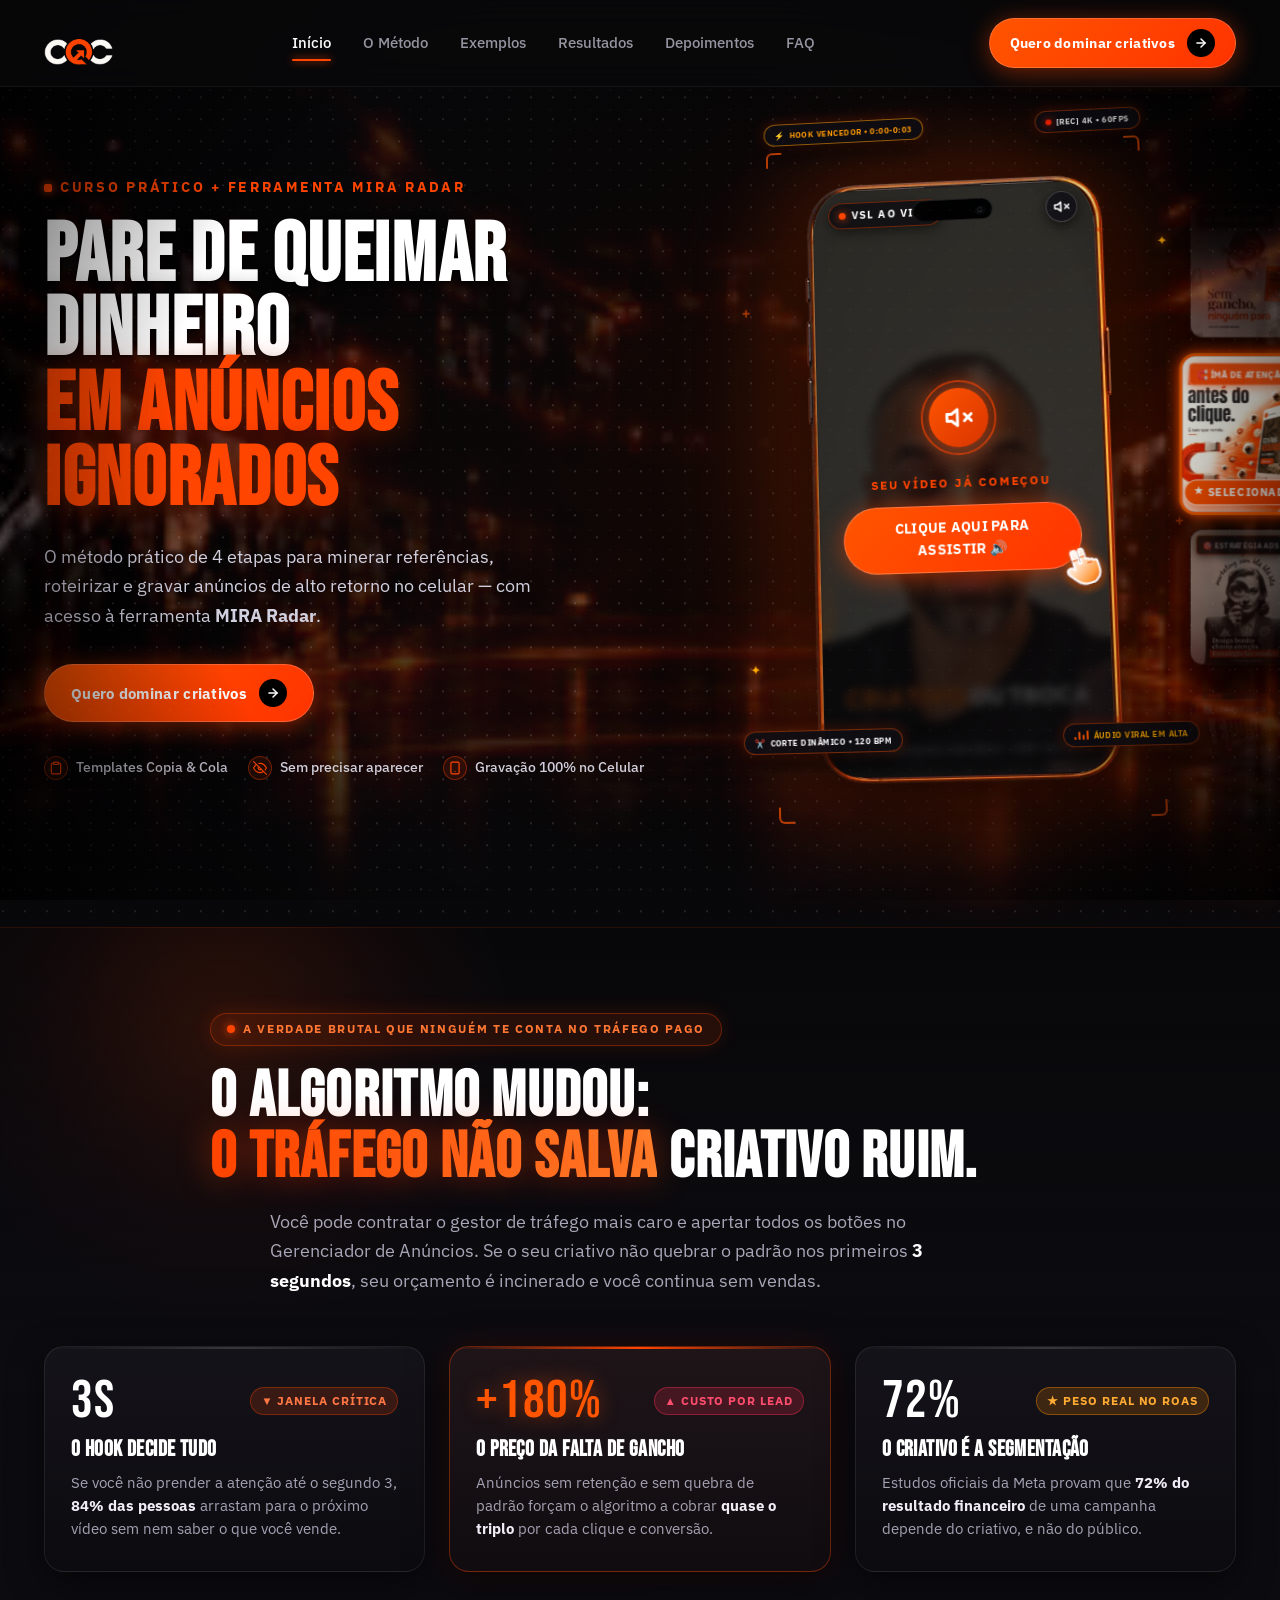
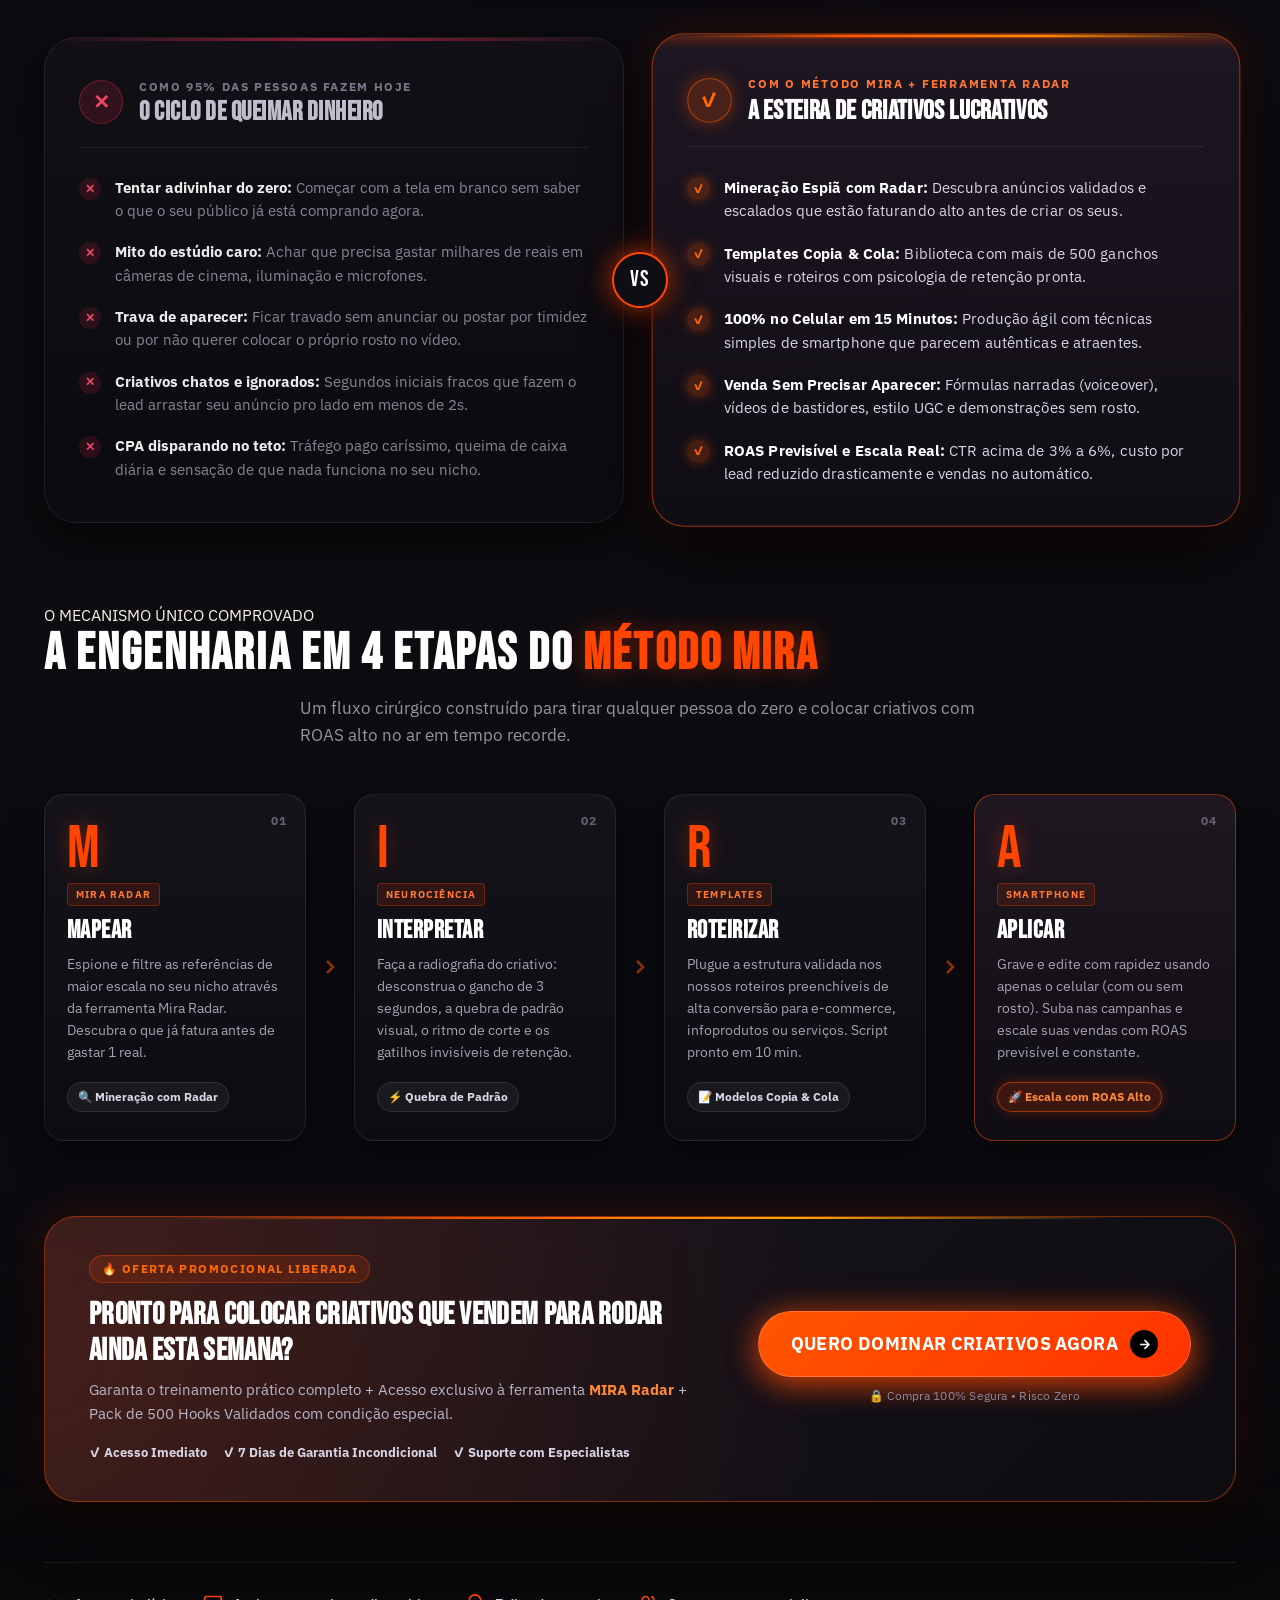
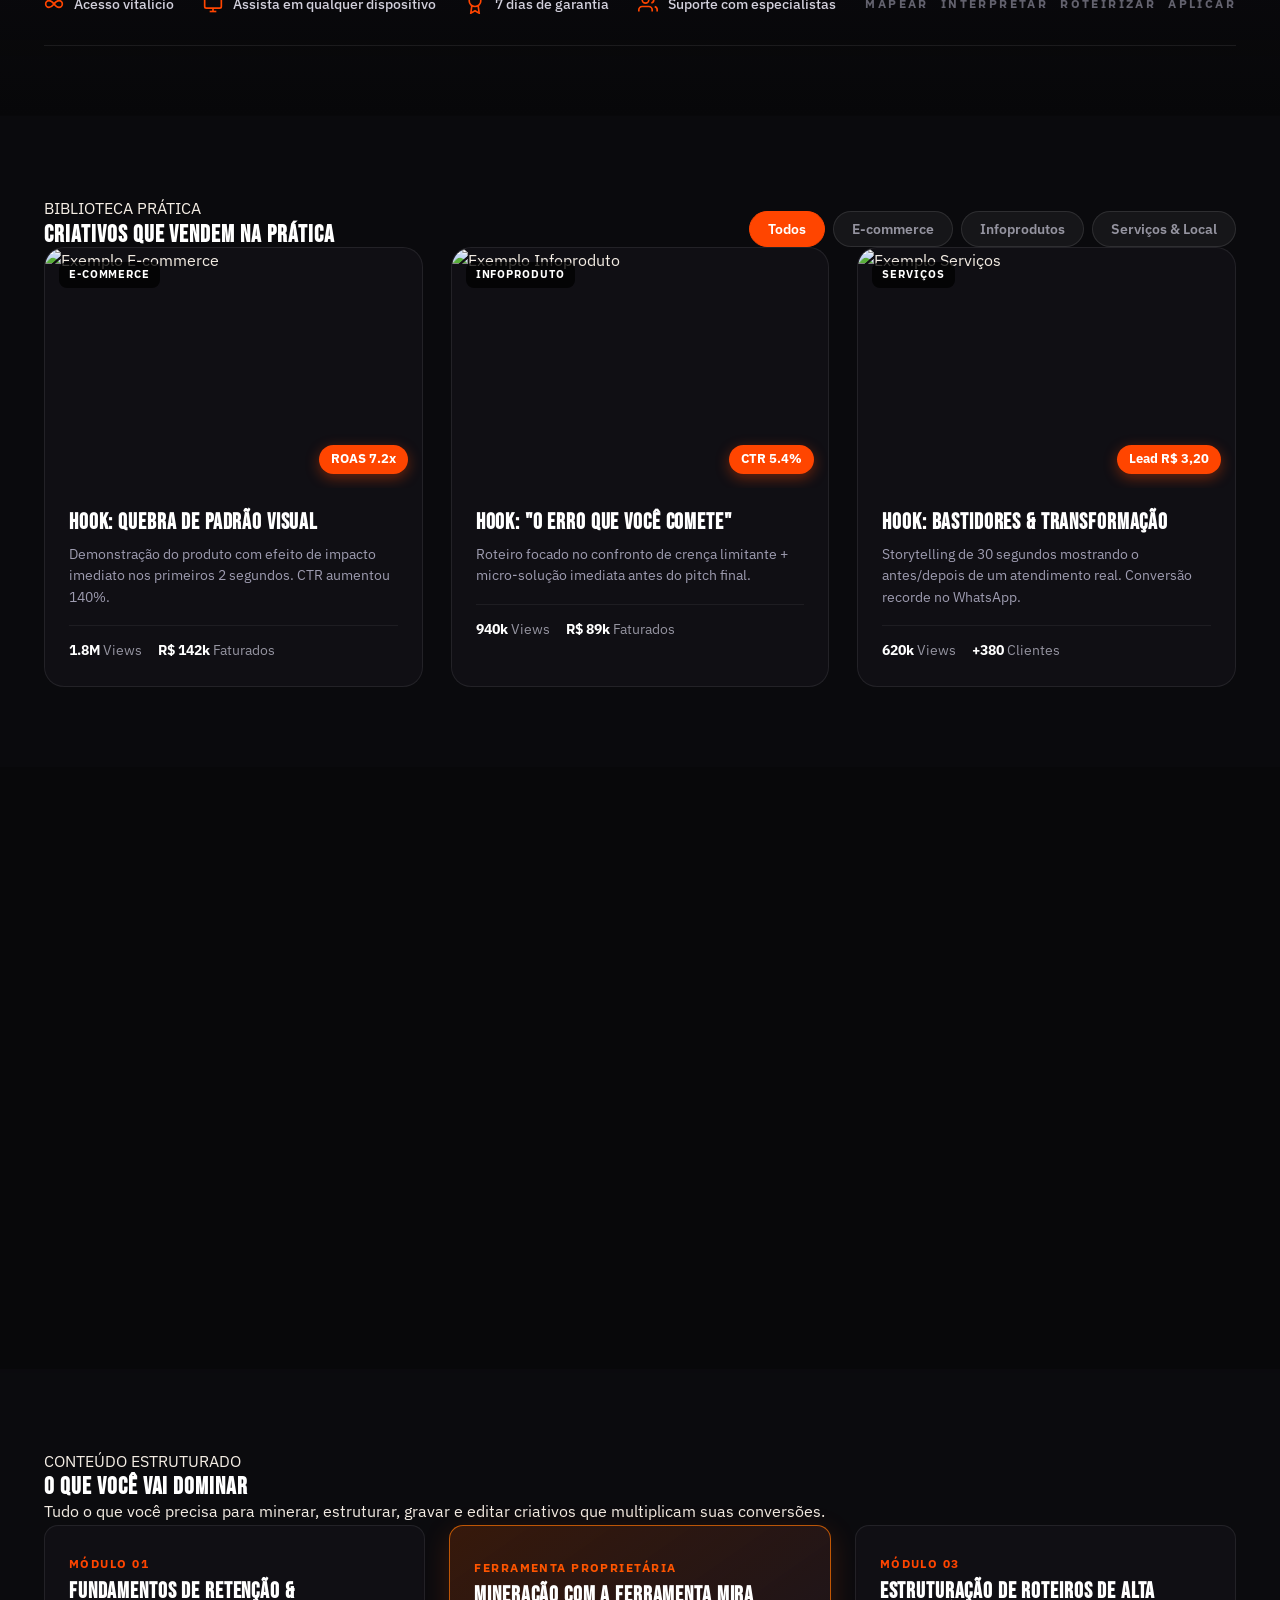
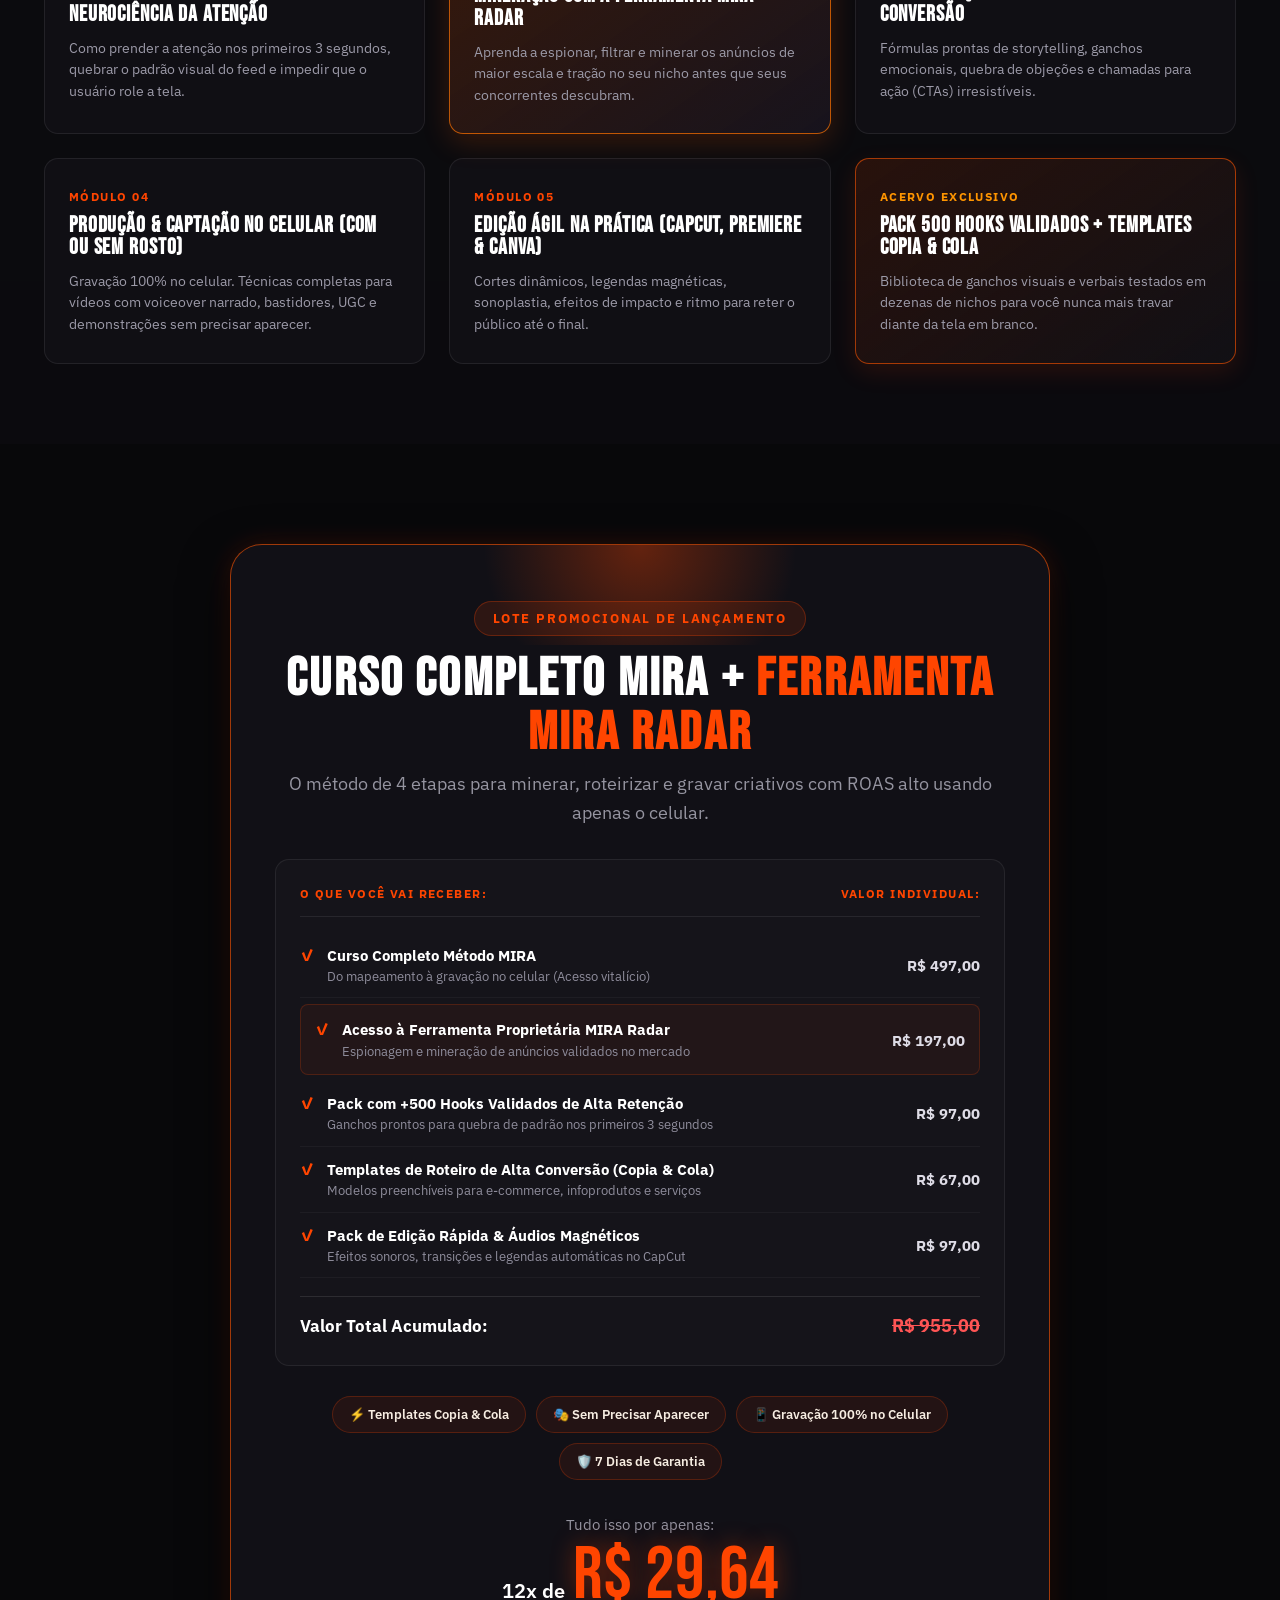
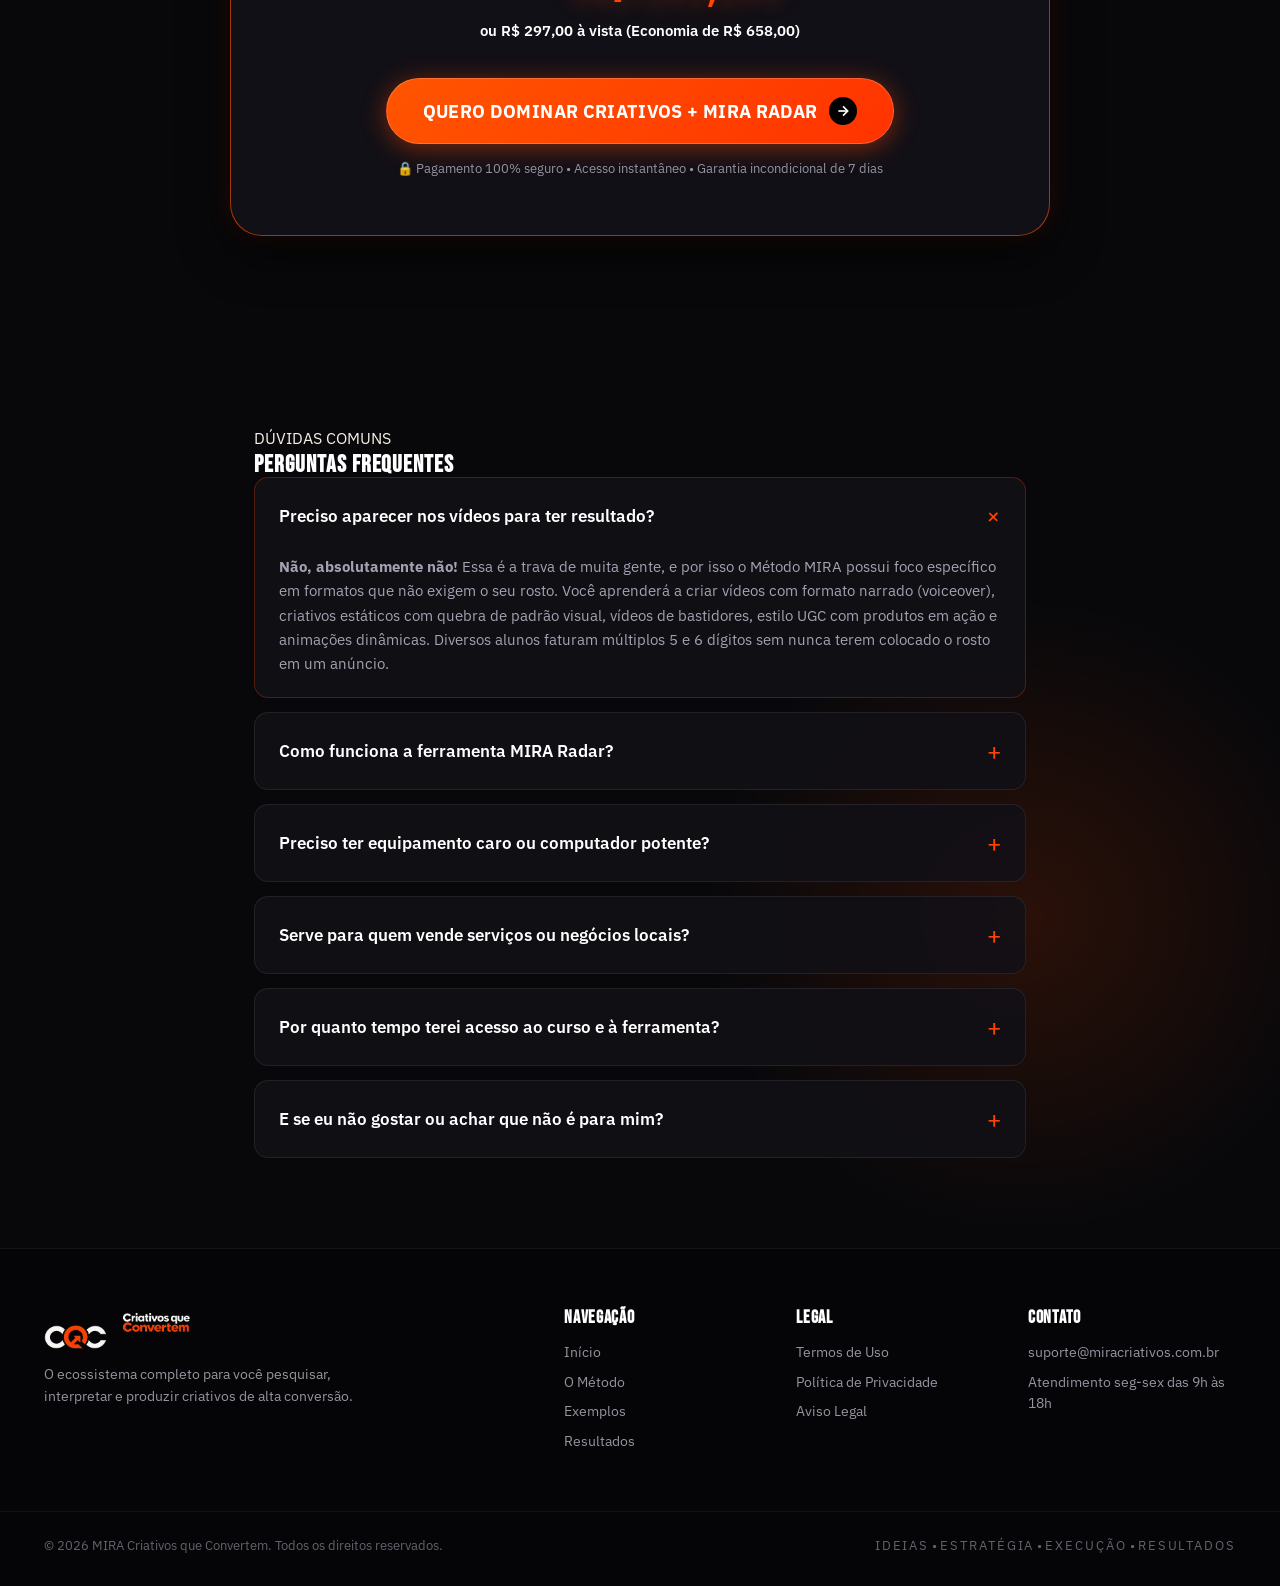
==== commit d55ef3ea: "feat: add high-res favicon and touch icons" ====
--- a/index.html
+++ b/index.html
@@ -10,6 +10,13 @@
   <link rel="preconnect" href="https://fonts.googleapis.com">
   <link rel="preconnect" href="https://fonts.gstatic.com" crossorigin>
   <link href="https://fonts.googleapis.com/css2?family=Bebas+Neue&family=Caveat:wght@600;700&family=IBM+Plex+Sans:wght@300;400;500;600;700&display=swap" rel="stylesheet">
+
+  <!-- Favicon & App Icons -->
+  <link rel="icon" type="image/x-icon" href="favicon.ico">
+  <link rel="icon" type="image/png" sizes="16x16" href="assets/favicon-16x16.png">
+  <link rel="icon" type="image/png" sizes="32x32" href="assets/favicon-32x32.png">
+  <link rel="icon" type="image/png" sizes="48x48" href="assets/favicon-48x48.png">
+  <link rel="apple-touch-icon" sizes="180x180" href="assets/apple-touch-icon.png">
 
   <link rel="stylesheet" href="styles.css">
 </head>
--- a/styles.css
+++ b/styles.css
@@ -58,7 +58,9 @@
   font-family: var(--font-body);
   overflow-x: hidden !important;
   width: 100%;
-  max-width: 100vw;
+  max-width: 100%;
+  overscroll-behavior-x: none !important;
+  overscroll-behavior: none;
 }
 
 body {
@@ -69,8 +71,10 @@
   -moz-osx-font-smoothing: grayscale;
   overflow-x: hidden !important;
   width: 100%;
-  max-width: 100vw;
-  touch-action: pan-y;
+  max-width: 100%;
+  touch-action: pan-y !important;
+  overscroll-behavior-x: none !important;
+  overscroll-behavior: none;
 }
 
 /* Ambient Background Atmosphere (Otimizado sem filter: blur para 60fps suave na GPU) */
@@ -394,6 +398,8 @@
   padding: 60px 0 80px;
   position: relative;
   overflow: hidden;
+  clip-path: inset(0 0 0 0);
+  -webkit-clip-path: inset(0 0 0 0);
 }
 
 /* Motion Background — Parallax Layer */
@@ -655,19 +661,21 @@
 .phone-backdrop {
   position: fixed;
   inset: 0;
-  width: 100vw;
-  height: 100vh;
+  width: 100%;
+  height: 100%;
   z-index: 100;
   background: rgba(5, 5, 8, 0.85);
   backdrop-filter: blur(10px);
   -webkit-backdrop-filter: blur(10px);
   opacity: 0;
   pointer-events: none;
+  display: none;
   transition: opacity 0.35s ease;
   cursor: pointer;
 }
 
 .phone-backdrop.active {
+  display: block;
   opacity: 1;
   pointer-events: auto;
 }
@@ -3725,9 +3733,11 @@
   /* Prevenir qualquer transbordamento ou deslize horizontal */
   html, body {
     overflow-x: hidden !important;
-    max-width: 100vw !important;
+    max-width: 100% !important;
     width: 100% !important;
-    touch-action: pan-y;
+    overscroll-behavior-x: none !important;
+    overscroll-behavior: none !important;
+    touch-action: pan-y !important;
   }
 
   .container {
@@ -3739,14 +3749,14 @@
   /* Efeitos de luz de fundo ajustados à largura da tela mobile */
   .ambient-glow {
     overflow: hidden !important;
-    max-width: 100vw !important;
+    max-width: 100% !important;
   }
 
   .ambient-glow-1,
   .ambient-glow-2,
   .ambient-glow-3 {
-    width: 320px !important;
-    height: 320px !important;
+    width: 300px !important;
+    height: 300px !important;
     left: 50% !important;
     transform: translateX(-50%) !important;
     right: auto !important;
@@ -3767,8 +3777,24 @@
   .hero-section {
     padding: 16px 0 28px;
     width: 100%;
-    max-width: 100vw;
+    max-width: 100% !important;
     overflow: hidden !important;
+    clip-path: inset(0 0 0 0) !important;
+    -webkit-clip-path: inset(0 0 0 0) !important;
+  }
+
+  /* Backgrounds e padrões ajustados estritamente à largura do hero no mobile */
+  .hero-bg-gif,
+  .hero-dots-pattern {
+    inset: 0 !important;
+    width: 100% !important;
+    height: 100% !important;
+    margin: 0 !important;
+    transform: none !important;
+  }
+
+  .phone-backdrop:not(.active) {
+    display: none !important;
   }
 
   .hero-container {
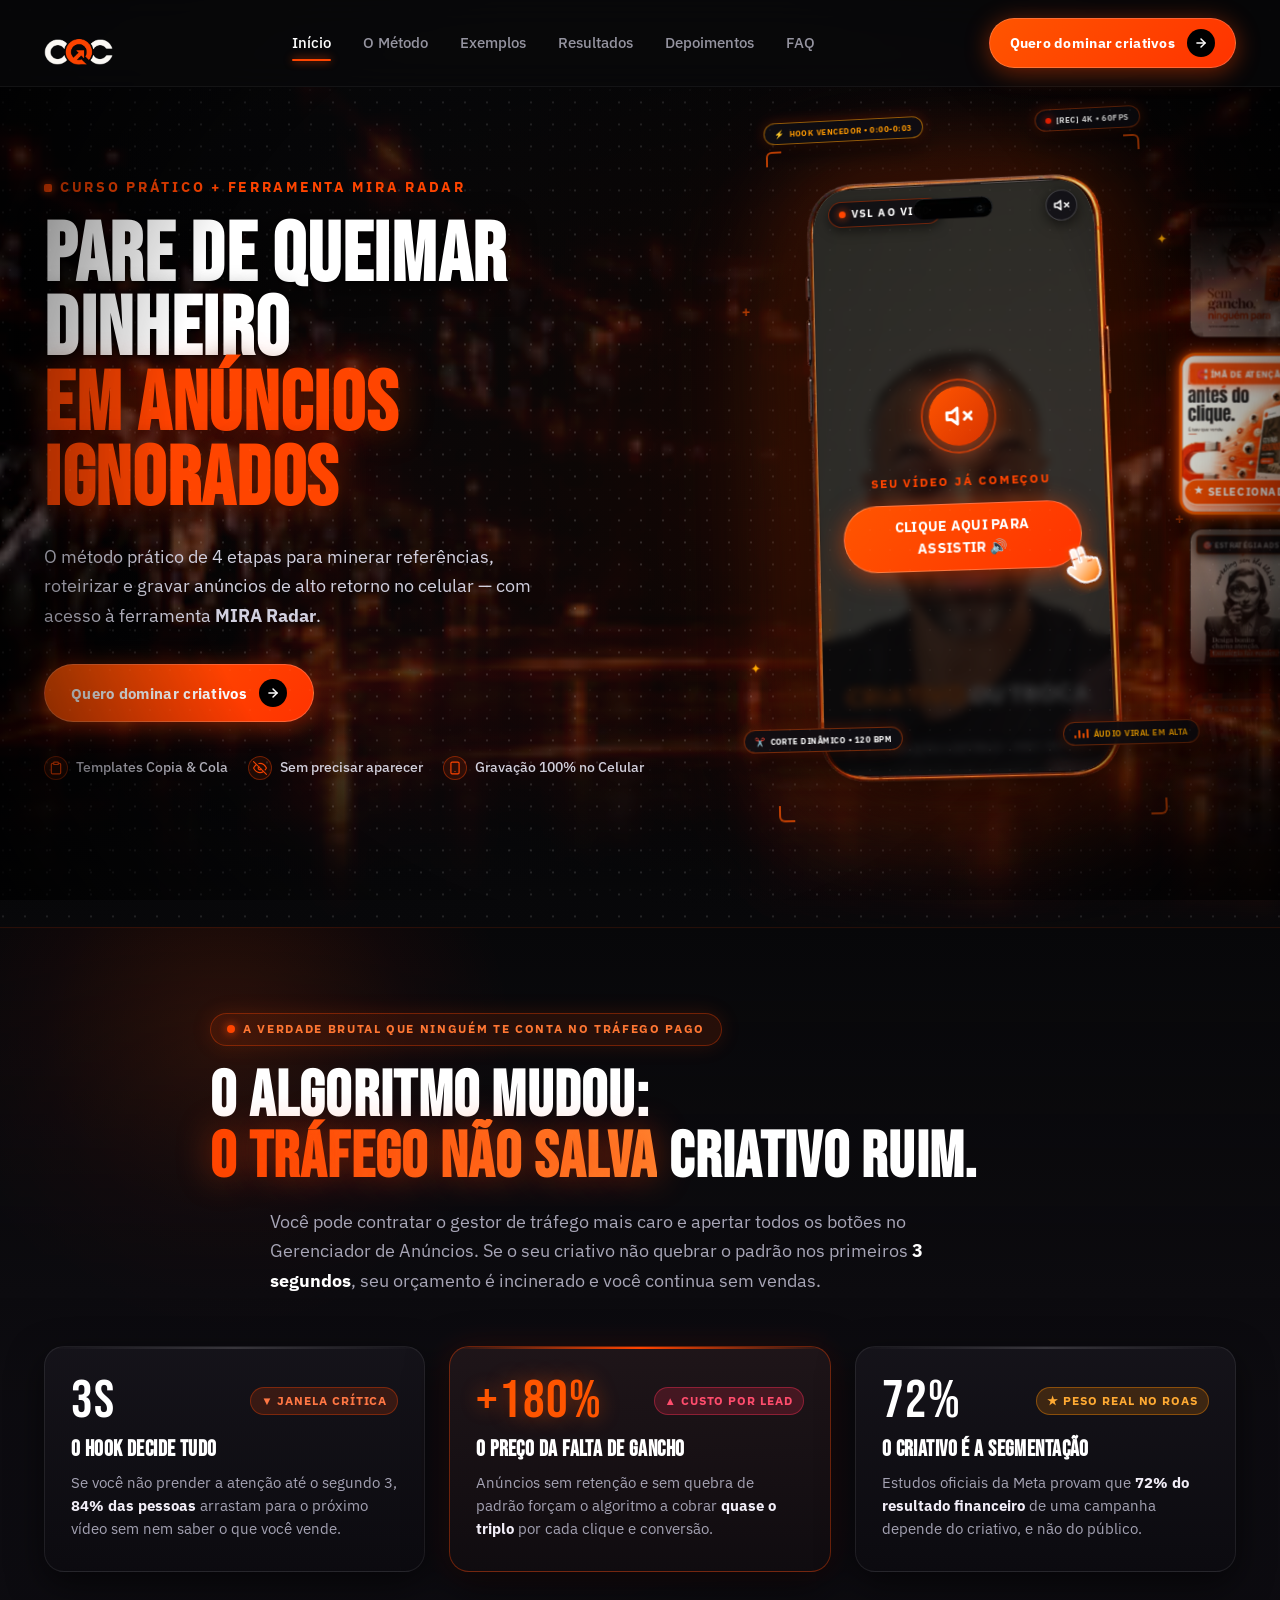
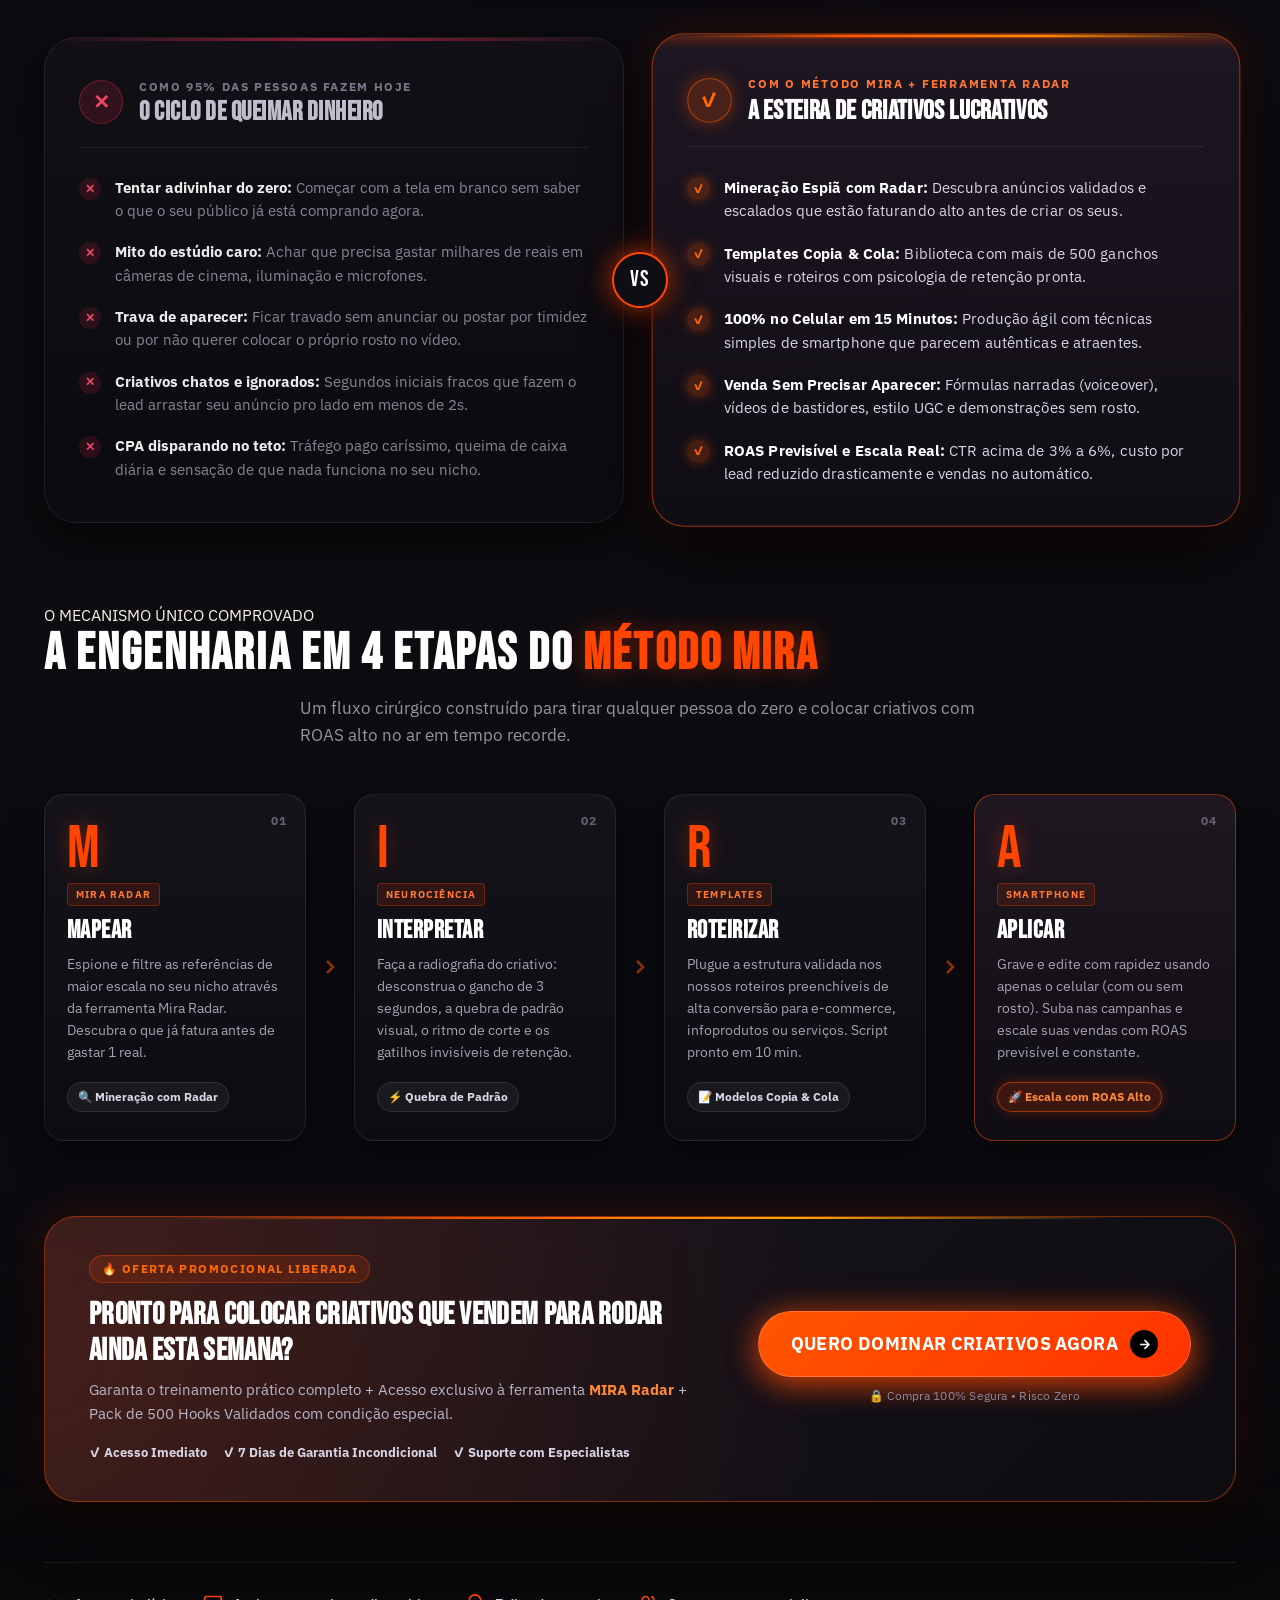
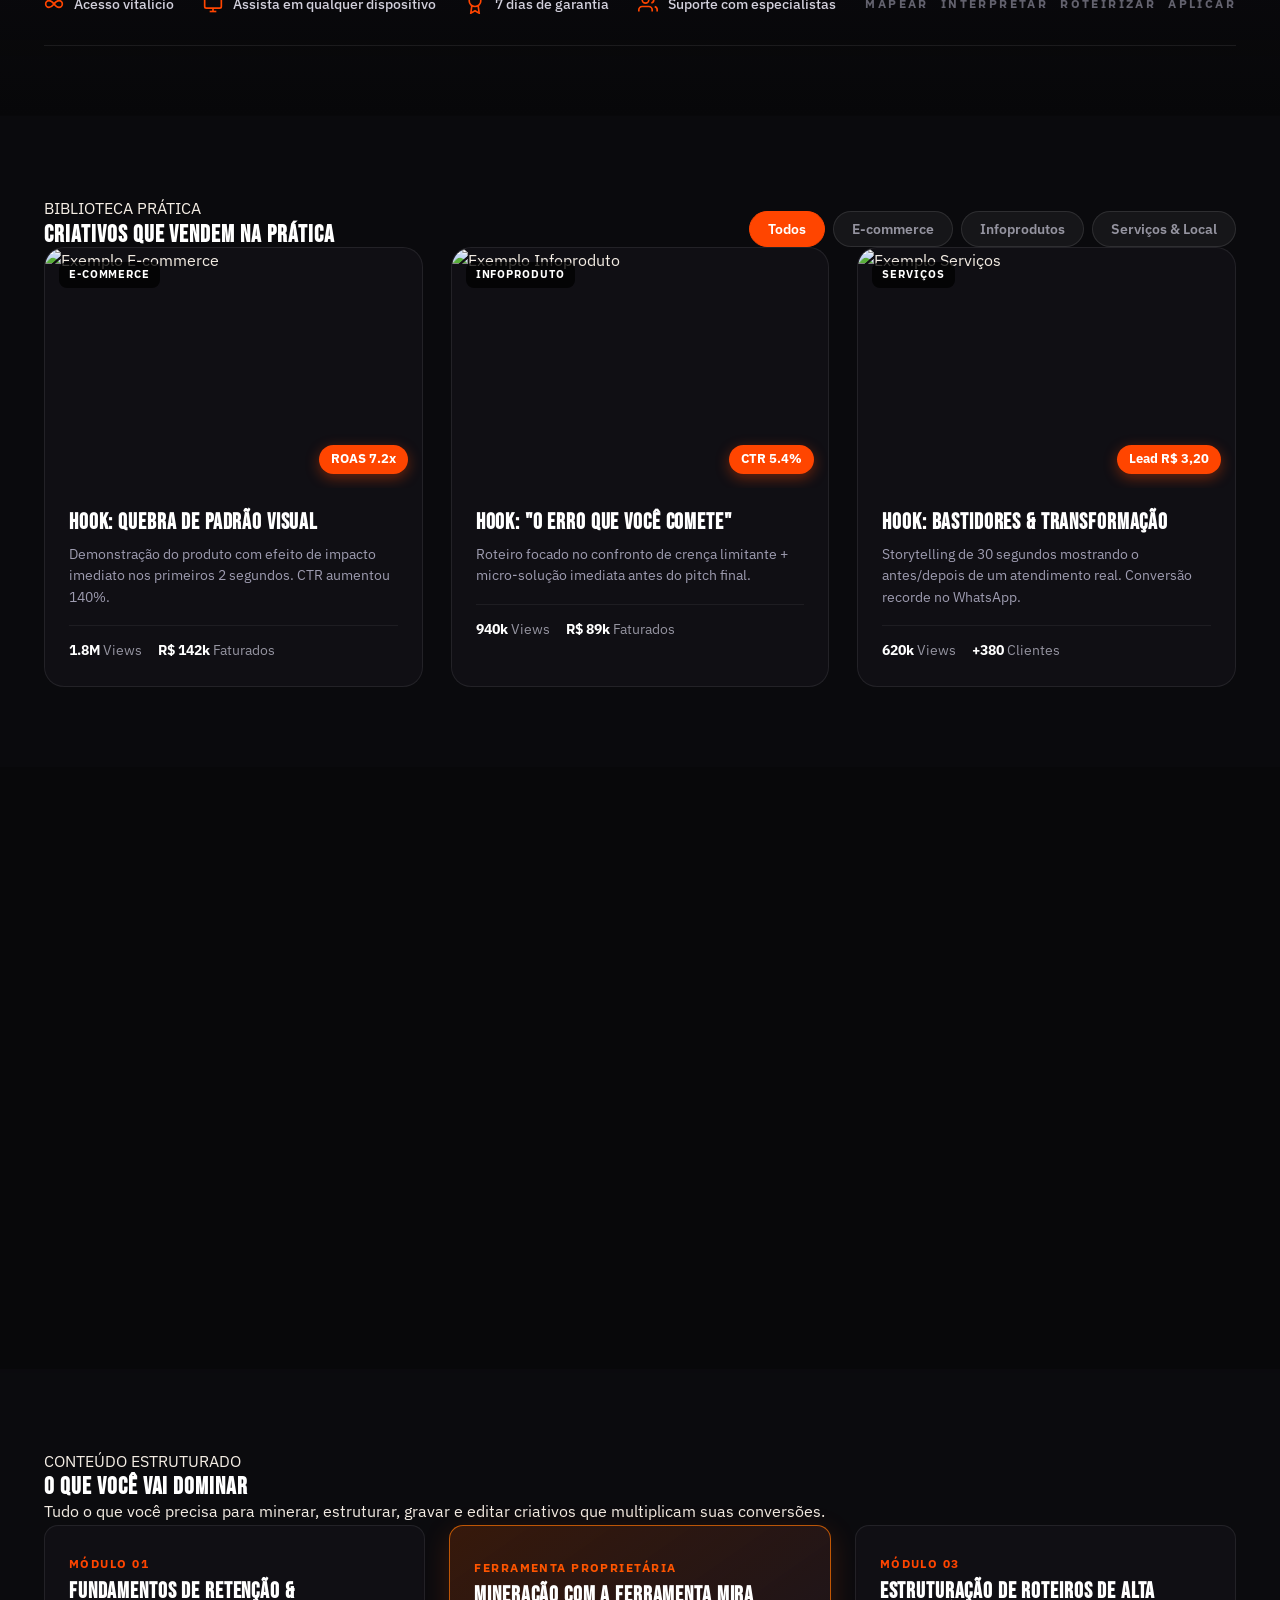
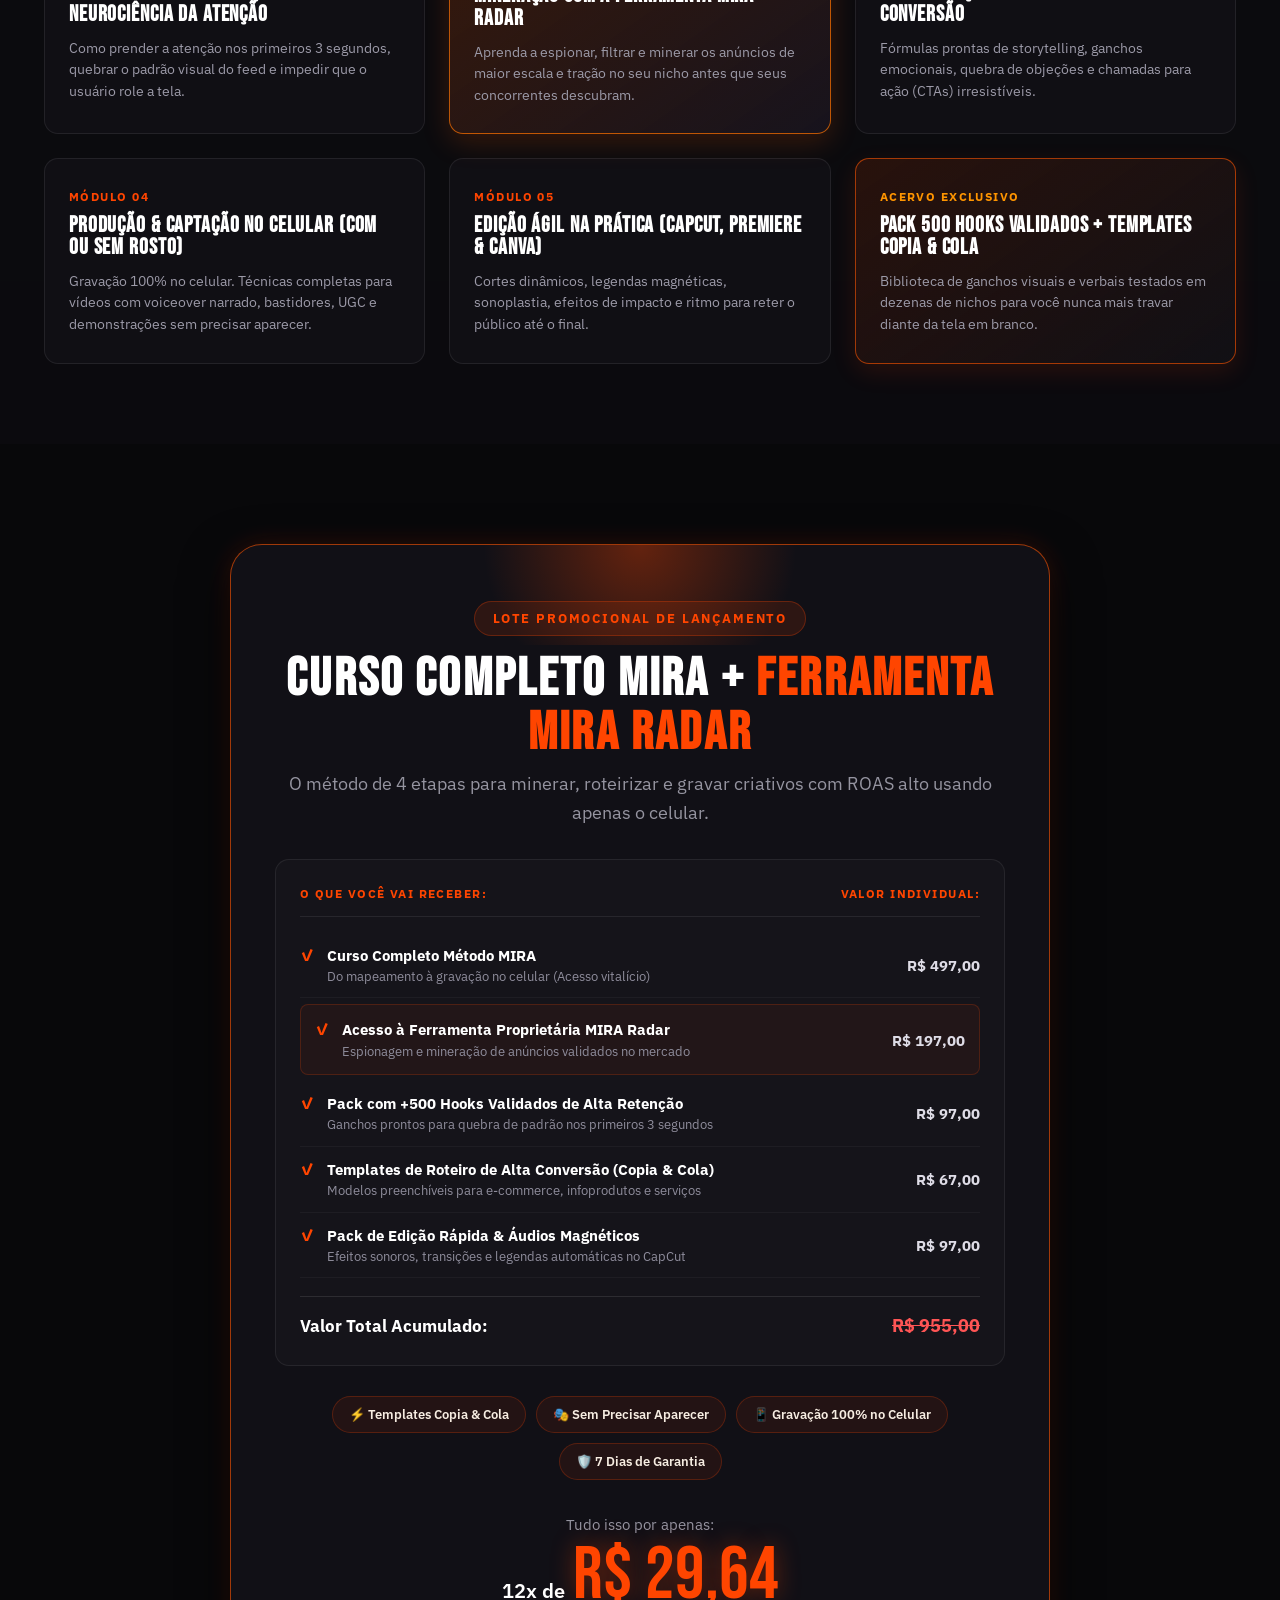
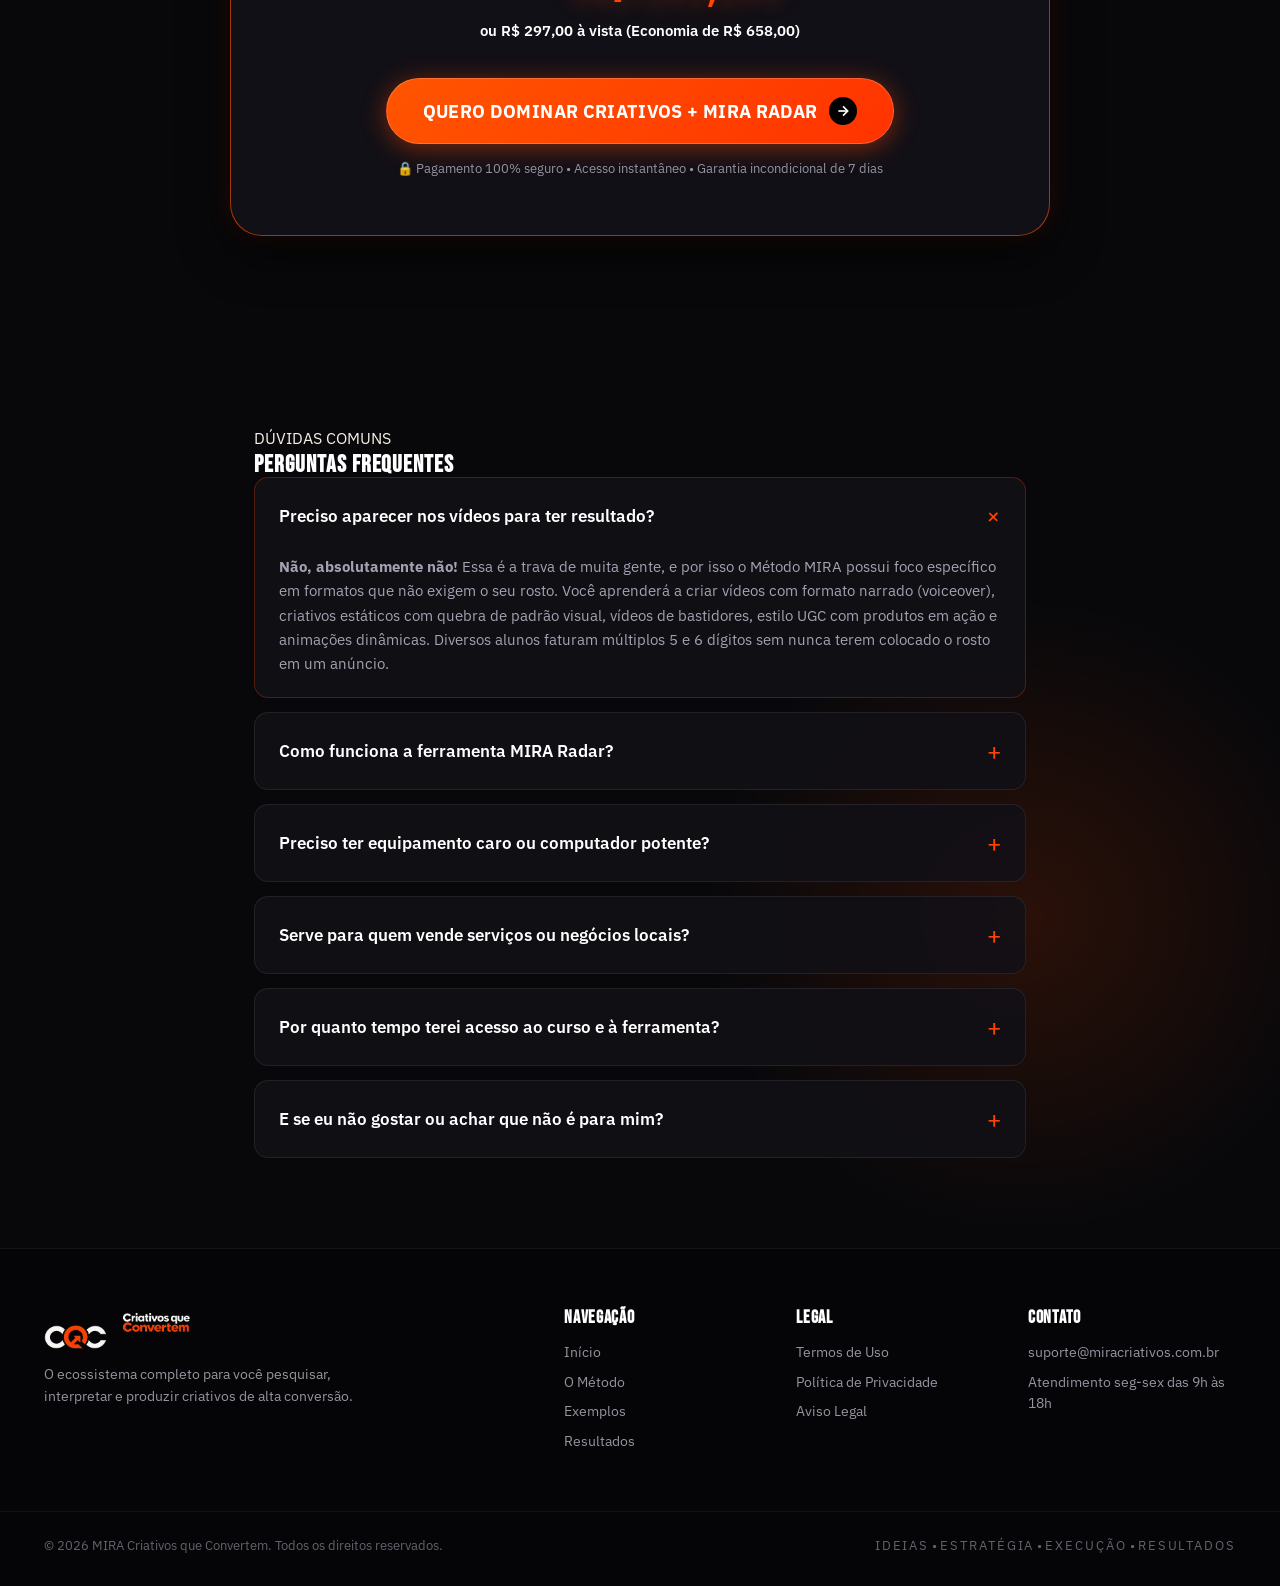
==== commit 3041ebcd: "fix(mobile): improve video player UX, unlock mobile scroll and add play/pause feedback" ====
--- a/index.html
+++ b/index.html
@@ -262,7 +262,7 @@
                     muted 
                     loop 
                     playsinline 
-                    preload="none">
+                    preload="metadata">
                   </video>
                   <div id="vslPlayerPlaceholder" style="display: none;">
                     <iframe 
@@ -274,8 +274,46 @@
                   </div>
                 </div>
 
-                <!-- Shield Overlay (Bloqueia cliques acidentais e abre no foco) -->
+                <!-- Shield Overlay (Intercepta toques e gerencia reprodução/áudio/pausa de forma inteligente) -->
                 <div class="vsl-shield-overlay" id="vslShieldOverlay"></div>
+
+                <!-- Spinner de Carregamento / Buffering (Evita impressão de travamento) -->
+                <div class="vsl-buffering-spinner" id="vslBufferingSpinner" aria-hidden="true">
+                  <div class="spinner-ring"></div>
+                  <span class="spinner-text">Carregando vídeo...</span>
+                </div>
+
+                <!-- Feedback Visual Animado ao Toque (Play / Pause splash tátil) -->
+                <div class="vsl-action-feedback" id="vslActionFeedback" aria-hidden="true">
+                  <div class="feedback-icon feedback-icon-play" id="feedbackPlayIcon">
+                    <svg width="38" height="38" viewBox="0 0 24 24" fill="currentColor">
+                      <polygon points="6 4 20 12 6 20 6 4"></polygon>
+                    </svg>
+                  </div>
+                  <div class="feedback-icon feedback-icon-pause" id="feedbackPauseIcon">
+                    <svg width="38" height="38" viewBox="0 0 24 24" fill="currentColor">
+                      <rect x="5" y="4" width="4.5" height="16" rx="1.5"></rect>
+                      <rect x="14.5" y="4" width="4.5" height="16" rx="1.5"></rect>
+                    </svg>
+                  </div>
+                </div>
+
+                <!-- Overlay Elegante quando Pausado (Indicação lógica e clara de pausa) -->
+                <div class="vsl-paused-overlay" id="vslPausedOverlay" aria-hidden="true">
+                  <div class="paused-card">
+                    <div class="paused-play-btn">
+                      <svg width="28" height="28" viewBox="0 0 24 24" fill="#ffffff">
+                        <polygon points="6 4 20 12 6 20 6 4"></polygon>
+                      </svg>
+                    </div>
+                    <span class="paused-text">TOQUE PARA CONTINUAR</span>
+                  </div>
+                </div>
+
+                <!-- Toast de Notificação Sutil (ex: Áudio Ativado) -->
+                <div class="vsl-toast" id="vslToast" aria-live="polite">
+                  <span id="vslToastText">🔊 ÁUDIO ATIVADO</span>
+                </div>
 
                 <!-- Unmute / Start Audio Banner Prompt (VSL Style) -->
                 <div class="vsl-unmute-prompt" id="vslUnmutePrompt">
--- a/styles.css
+++ b/styles.css
@@ -1395,6 +1395,201 @@
   background: linear-gradient(90deg, #ff7700, #ff3300);
   box-shadow: 0 0 8px var(--orange-primary);
   transition: width 0.3s linear;
+}
+
+/* ==========================================================================
+   VSL FEEDBACK, BUFFERING E CONTROLES MODERNOS MOBILE & DESKTOP
+   ========================================================================== */
+
+/* 1. Spinner de Carregamento / Buffering */
+.vsl-buffering-spinner {
+  position: absolute;
+  inset: 0;
+  z-index: 17;
+  display: flex;
+  flex-direction: column;
+  align-items: center;
+  justify-content: center;
+  background: rgba(6, 6, 10, 0.65);
+  backdrop-filter: blur(4px);
+  opacity: 0;
+  pointer-events: none;
+  transition: opacity 0.25s ease;
+}
+
+.vsl-buffering-spinner.is-buffering {
+  opacity: 1;
+  pointer-events: auto;
+}
+
+.vsl-buffering-spinner .spinner-ring {
+  width: 44px;
+  height: 44px;
+  border-radius: 50%;
+  border: 3.5px solid rgba(255, 102, 0, 0.2);
+  border-top-color: var(--orange-primary);
+  border-right-color: #ff8800;
+  box-shadow: 0 0 20px rgba(255, 69, 0, 0.45);
+  animation: vslSpin 0.75s linear infinite;
+}
+
+.vsl-buffering-spinner .spinner-text {
+  font-size: 0.7rem;
+  font-weight: 700;
+  color: #ff9944;
+  margin-top: 12px;
+  letter-spacing: 0.1em;
+  text-transform: uppercase;
+}
+
+@keyframes vslSpin {
+  0% { transform: rotate(0deg); }
+  100% { transform: rotate(360deg); }
+}
+
+/* 2. Feedback Animado ao Toque (Play / Pause splash tátil) */
+.vsl-action-feedback {
+  position: absolute;
+  inset: 0;
+  z-index: 19;
+  display: flex;
+  align-items: center;
+  justify-content: center;
+  pointer-events: none;
+}
+
+.vsl-action-feedback .feedback-icon {
+  display: none;
+  width: 66px;
+  height: 66px;
+  border-radius: 50%;
+  background: rgba(14, 13, 20, 0.86);
+  border: 2px solid rgba(255, 102, 0, 0.85);
+  color: #ffffff;
+  box-shadow: 0 0 35px rgba(255, 69, 0, 0.75), inset 0 0 15px rgba(255, 102, 0, 0.3);
+  backdrop-filter: blur(8px);
+  align-items: center;
+  justify-content: center;
+}
+
+.vsl-action-feedback .feedback-icon svg {
+  filter: drop-shadow(0 0 8px rgba(255, 102, 0, 0.8));
+}
+
+.vsl-action-feedback.animating .feedback-icon {
+  display: flex;
+  animation: feedbackSplash 0.45s cubic-bezier(0.16, 1, 0.3, 1) forwards;
+}
+
+@keyframes feedbackSplash {
+  0% {
+    transform: scale(0.65);
+    opacity: 0;
+  }
+  40% {
+    transform: scale(1.18);
+    opacity: 1;
+  }
+  70% {
+    transform: scale(1);
+    opacity: 1;
+  }
+  100% {
+    transform: scale(1.12);
+    opacity: 0;
+  }
+}
+
+/* 3. Overlay Elegante quando Pausado */
+.vsl-paused-overlay {
+  position: absolute;
+  inset: 0;
+  z-index: 16;
+  display: flex;
+  align-items: center;
+  justify-content: center;
+  background: rgba(8, 8, 12, 0.5);
+  backdrop-filter: blur(2px);
+  opacity: 0;
+  pointer-events: none;
+  transition: opacity 0.3s ease;
+  cursor: pointer;
+}
+
+.vsl-paused-overlay.is-paused {
+  opacity: 1;
+  pointer-events: auto;
+}
+
+.vsl-paused-overlay .paused-card {
+  display: flex;
+  flex-direction: column;
+  align-items: center;
+  gap: 10px;
+  padding: 16px 22px;
+  border-radius: 24px;
+  background: rgba(14, 13, 20, 0.88);
+  border: 1.5px solid rgba(255, 102, 0, 0.55);
+  box-shadow: 0 10px 35px rgba(0, 0, 0, 0.7), 0 0 25px rgba(255, 85, 0, 0.35);
+  transform: scale(0.94);
+  transition: transform 0.25s cubic-bezier(0.16, 1, 0.3, 1);
+}
+
+.vsl-paused-overlay.is-paused .paused-card {
+  transform: scale(1);
+}
+
+.vsl-paused-overlay .paused-play-btn {
+  width: 52px;
+  height: 52px;
+  border-radius: 50%;
+  background: linear-gradient(135deg, #ff5500 0%, #e03200 100%);
+  display: flex;
+  align-items: center;
+  justify-content: center;
+  box-shadow: 0 0 24px rgba(255, 85, 0, 0.7);
+  padding-left: 3px;
+  animation: pulsePlayBtn 1.8s ease-in-out infinite;
+}
+
+@keyframes pulsePlayBtn {
+  0%, 100% { transform: scale(1); box-shadow: 0 0 20px rgba(255, 85, 0, 0.6); }
+  50% { transform: scale(1.08); box-shadow: 0 0 32px rgba(255, 102, 0, 0.85); }
+}
+
+.vsl-paused-overlay .paused-text {
+  font-size: 0.72rem;
+  font-weight: 800;
+  color: #ffffff;
+  letter-spacing: 0.09em;
+  text-transform: uppercase;
+}
+
+/* 4. Toast de Notificação Sutil */
+.vsl-toast {
+  position: absolute;
+  top: 48px;
+  left: 50%;
+  transform: translateX(-50%) translateY(-12px);
+  z-index: 28;
+  background: rgba(14, 13, 20, 0.92);
+  border: 1px solid rgba(255, 102, 0, 0.6);
+  color: #ffffff;
+  font-size: 0.72rem;
+  font-weight: 800;
+  letter-spacing: 0.08em;
+  padding: 6px 14px;
+  border-radius: 9999px;
+  box-shadow: 0 4px 18px rgba(0, 0, 0, 0.6), 0 0 16px rgba(255, 85, 0, 0.35);
+  pointer-events: none;
+  opacity: 0;
+  white-space: nowrap;
+  transition: opacity 0.28s ease, transform 0.28s cubic-bezier(0.16, 1, 0.3, 1);
+}
+
+.vsl-toast.show {
+  opacity: 1;
+  transform: translateX(-50%) translateY(0);
 }
 
 /* Bottom VSL Lock Tag */
@@ -3876,30 +4071,37 @@
     overflow: visible;
   }
 
-  .phone-mockup-wrapper:not(.is-enlarged) {
-    position: relative;
-    z-index: 20;
+  /* Blindagem Mobile: a página NUNCA trava a rolagem e o player permanece no fluxo */
+  body.phone-enlarged-active {
+    overflow: auto !important;
+  }
+
+  .phone-mockup-wrapper,
+  .phone-mockup-wrapper:not(.is-enlarged),
+  .phone-mockup-wrapper.is-enlarged,
+  .hero-visual.vsl-cinema-mode .phone-mockup-wrapper.is-enlarged {
+    position: relative !important;
+    top: auto !important;
+    left: auto !important;
     transform: none !important;
-    margin: 0 auto;
-    display: flex;
-    justify-content: center;
+    z-index: 20 !important;
+    margin: 0 auto !important;
+    display: flex !important;
+    justify-content: center !important;
+    cursor: default !important;
   }
 
   /* Celular no Mobile com Proporção Otimizada */
   .phone-case,
-  .phone-real-mockup {
-    width: min(290px, 82vw);
-    aspect-ratio: 576 / 1024;
-    height: auto;
-    padding: 0;
-    margin: 0 auto;
-    box-shadow: none;
-  }
-
+  .phone-real-mockup,
   .phone-mockup-wrapper.is-enlarged .phone-case {
-    width: min(360px, 92vw) !important;
+    width: min(290px, 82vw) !important;
     aspect-ratio: 576 / 1024 !important;
     height: auto !important;
+    padding: 0 !important;
+    margin: 0 auto !important;
+    box-shadow: none !important;
+    filter: drop-shadow(0 15px 40px rgba(0, 0, 0, 0.85)) drop-shadow(0 0 35px rgba(255, 85, 0, 0.4)) !important;
   }
 
   /* Studio HUD badges ajustadas para ficarem contidas dentro do limite do celular */
@@ -3987,16 +4189,22 @@
     bottom: -20px;
   }
 
-  .phone-enlarge-close-btn {
-    top: -14px;
-    right: 4px;
+  .phone-enlarge-close-btn,
+  .phone-enlarged-footer-hint,
+  .phone-expand-hint,
+  #phoneBackdrop {
+    display: none !important;
+  }
+
+  .vsl-sound-btn {
     width: 38px;
     height: 38px;
-  }
-
-  .phone-enlarged-footer-hint {
-    bottom: -28px;
-    font-size: 0.68rem;
+    touch-action: manipulation;
+  }
+
+  .vsl-shield-overlay {
+    touch-action: manipulation;
+    -webkit-tap-highlight-color: transparent;
   }
 
   /* Ocultar elementos flutuantes laterais no Mobile para zerar transbordamento */
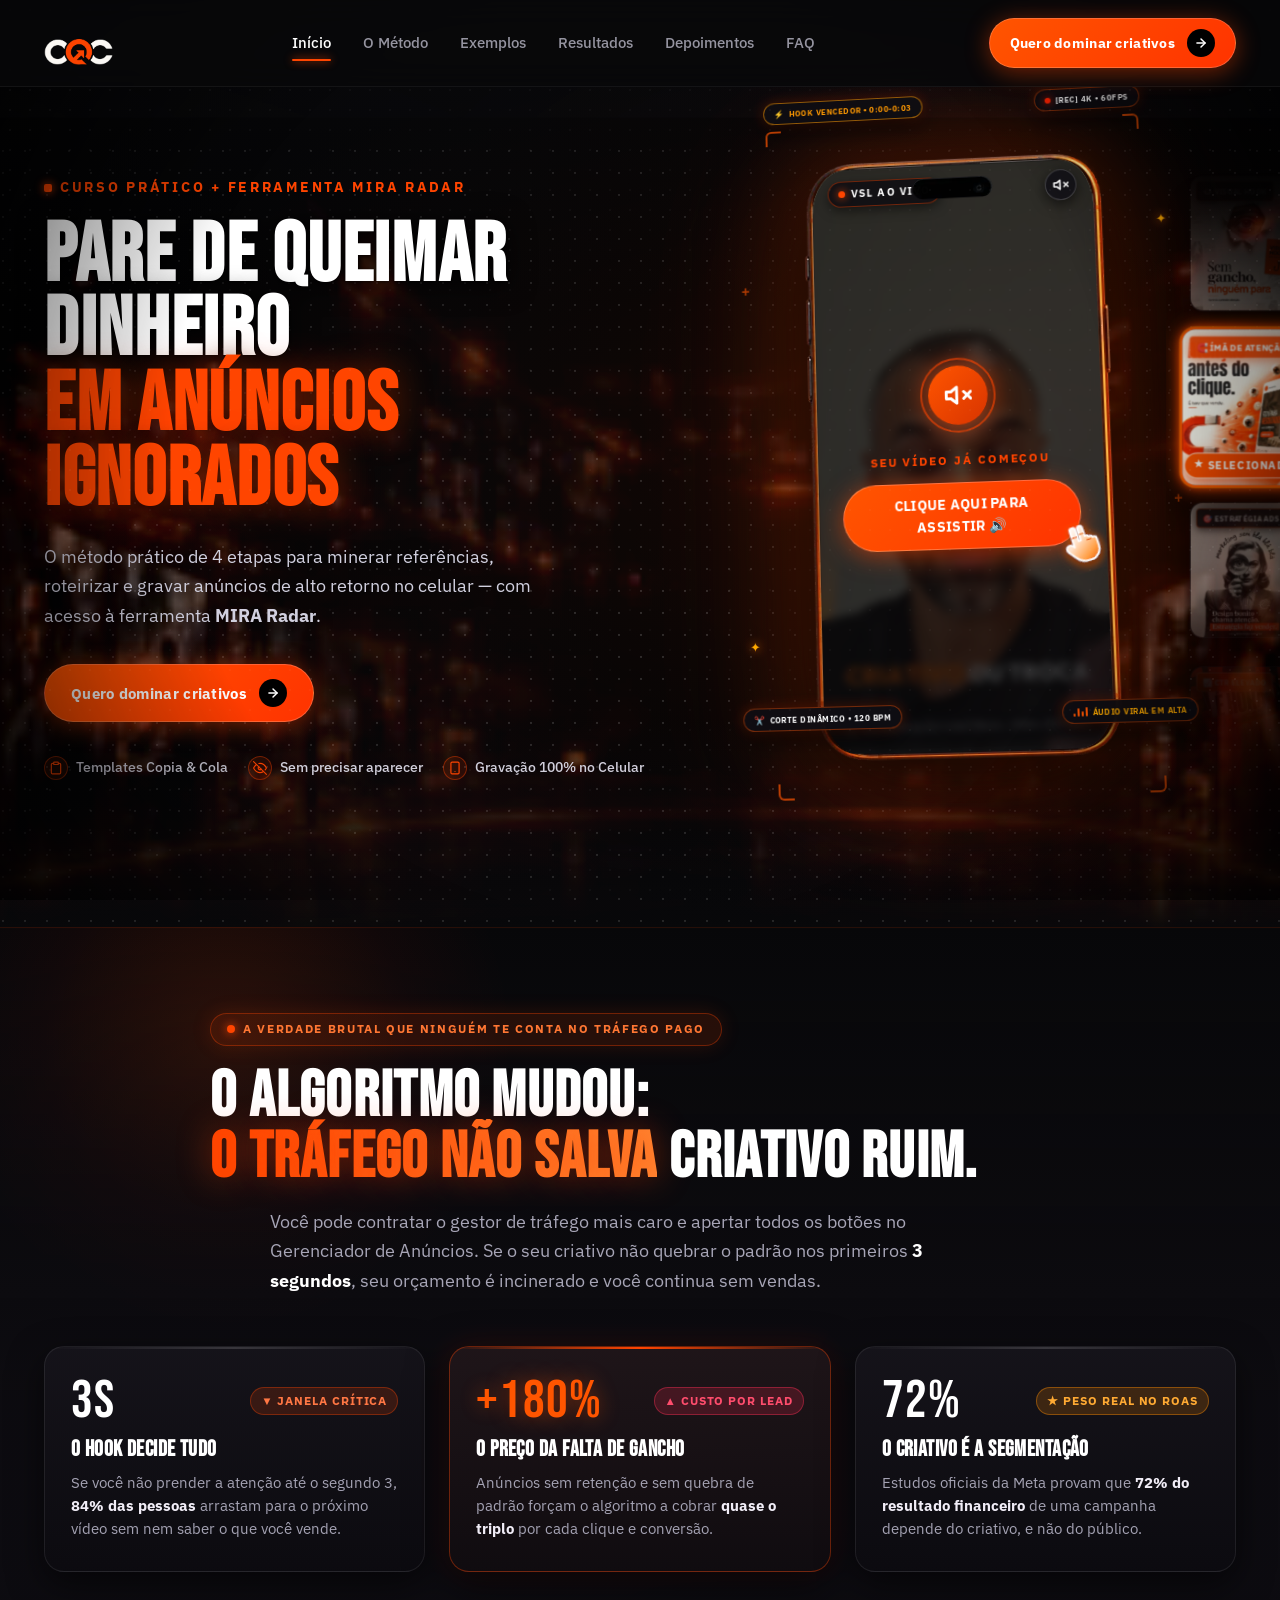
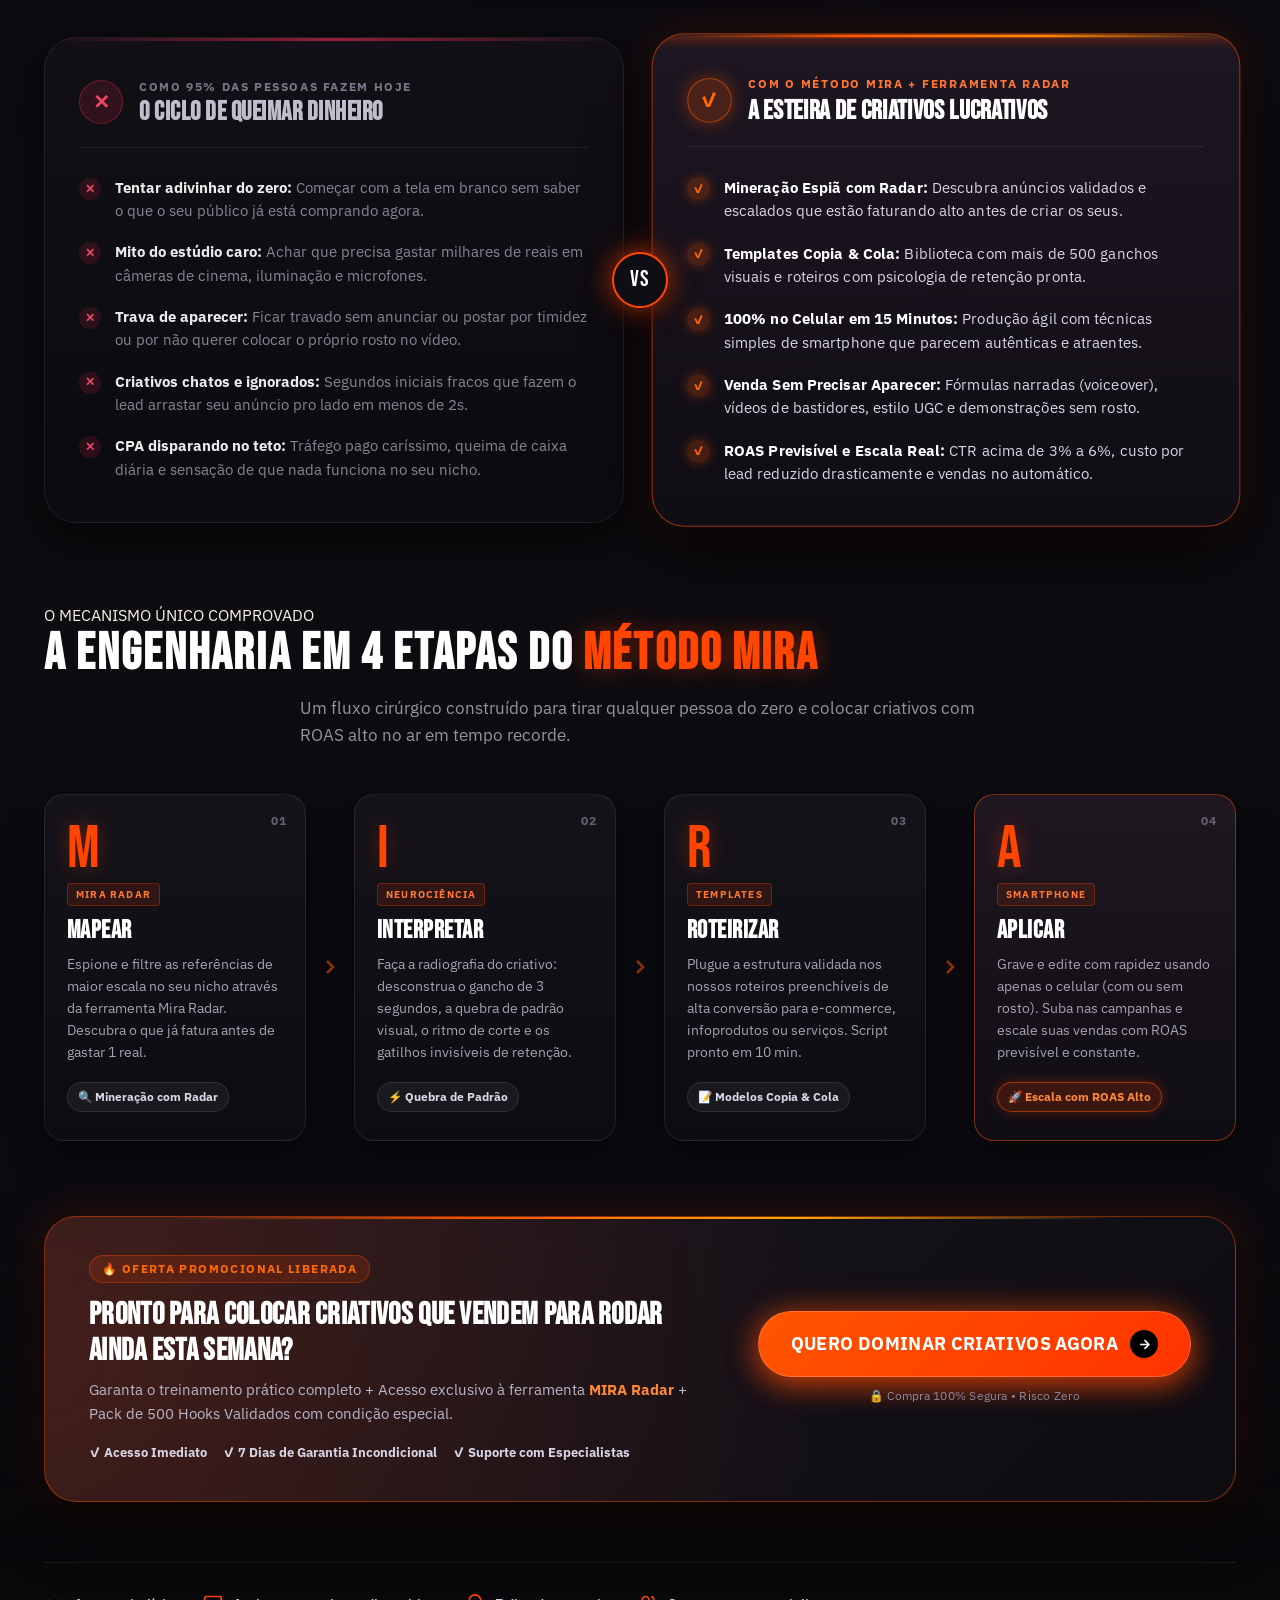
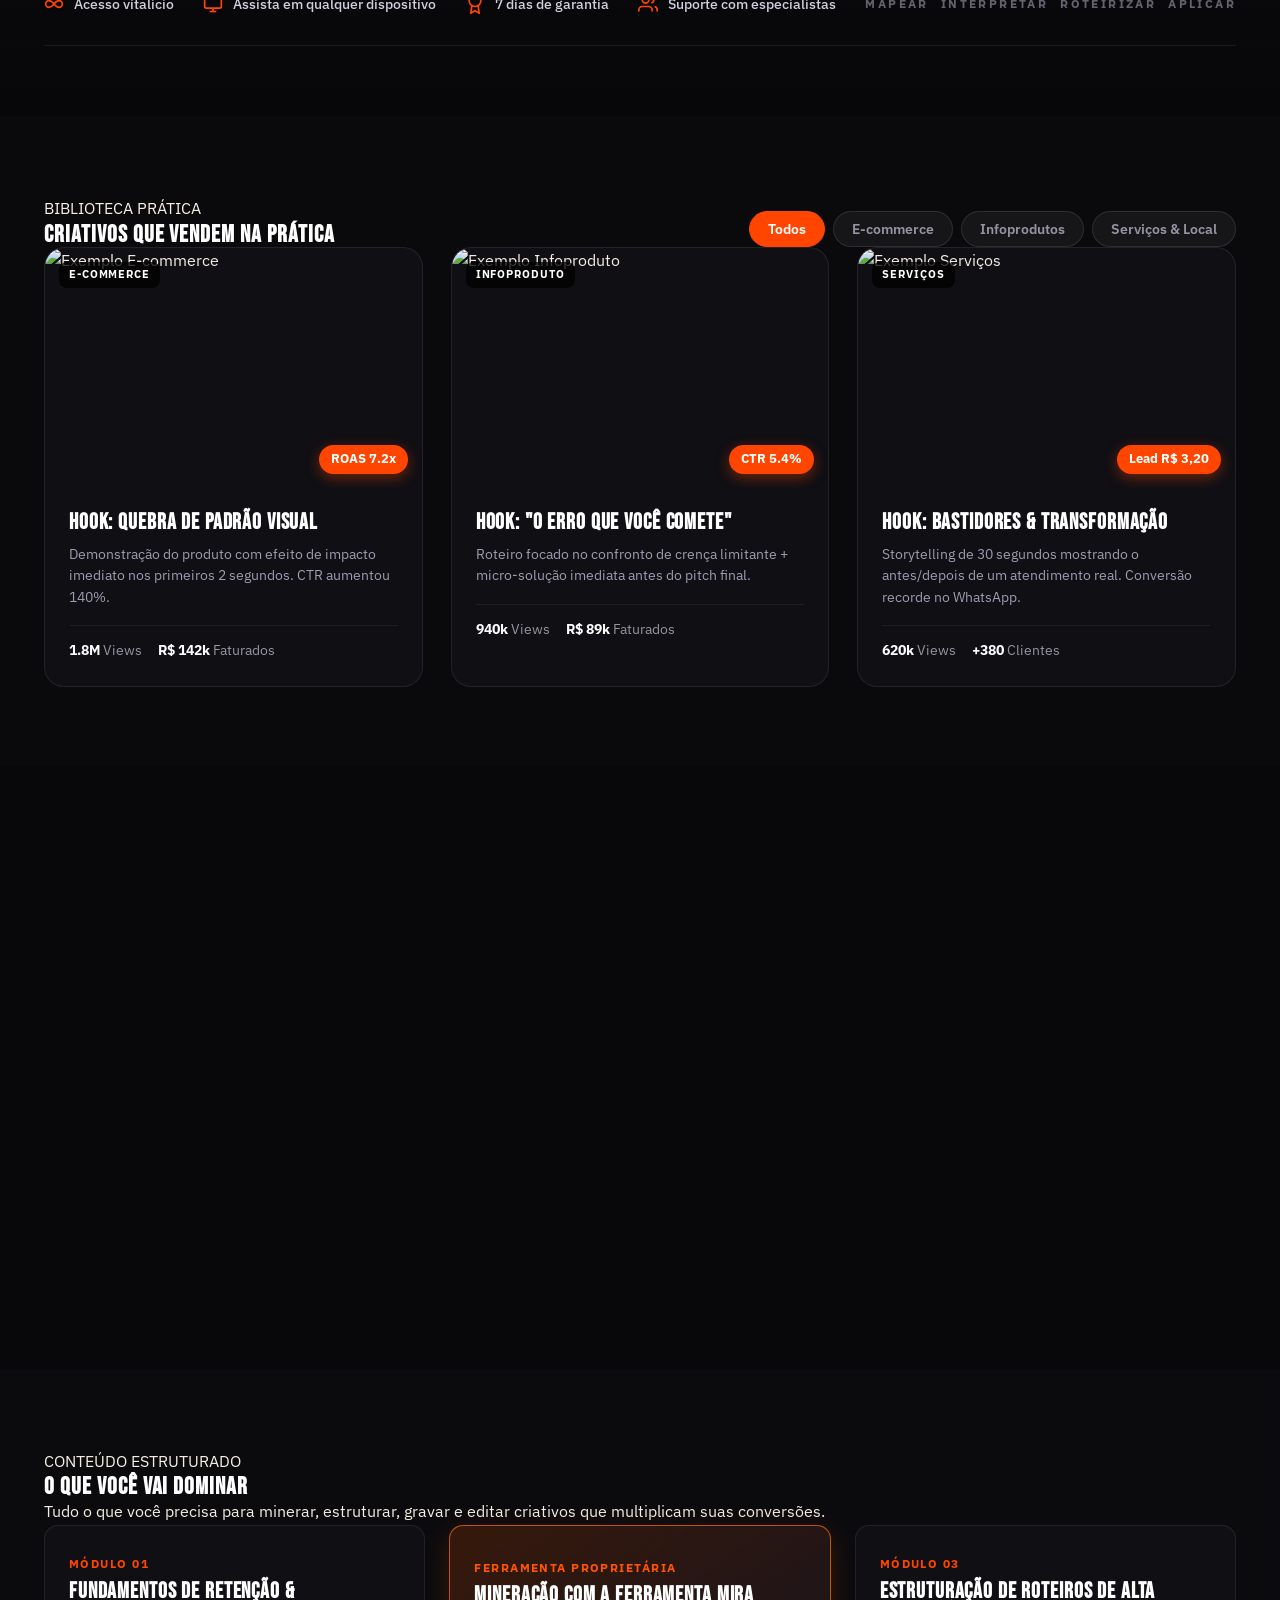
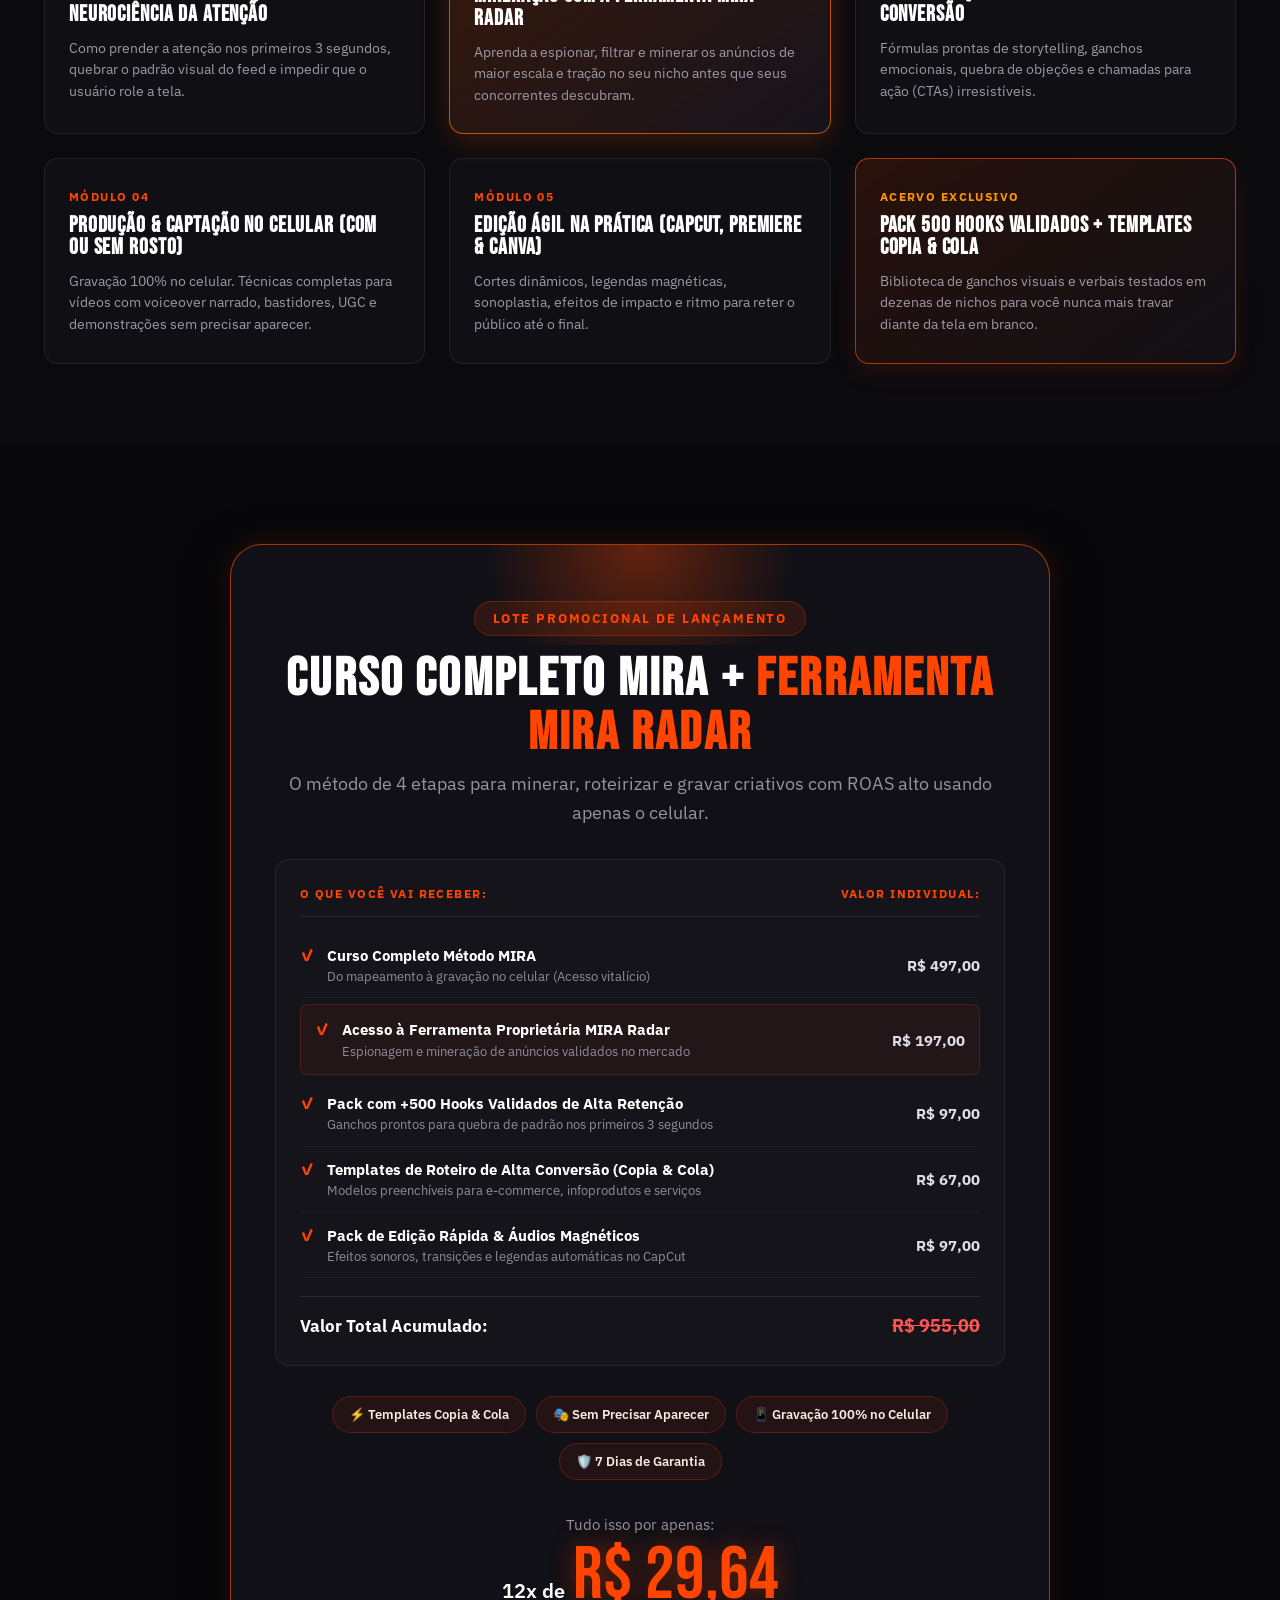
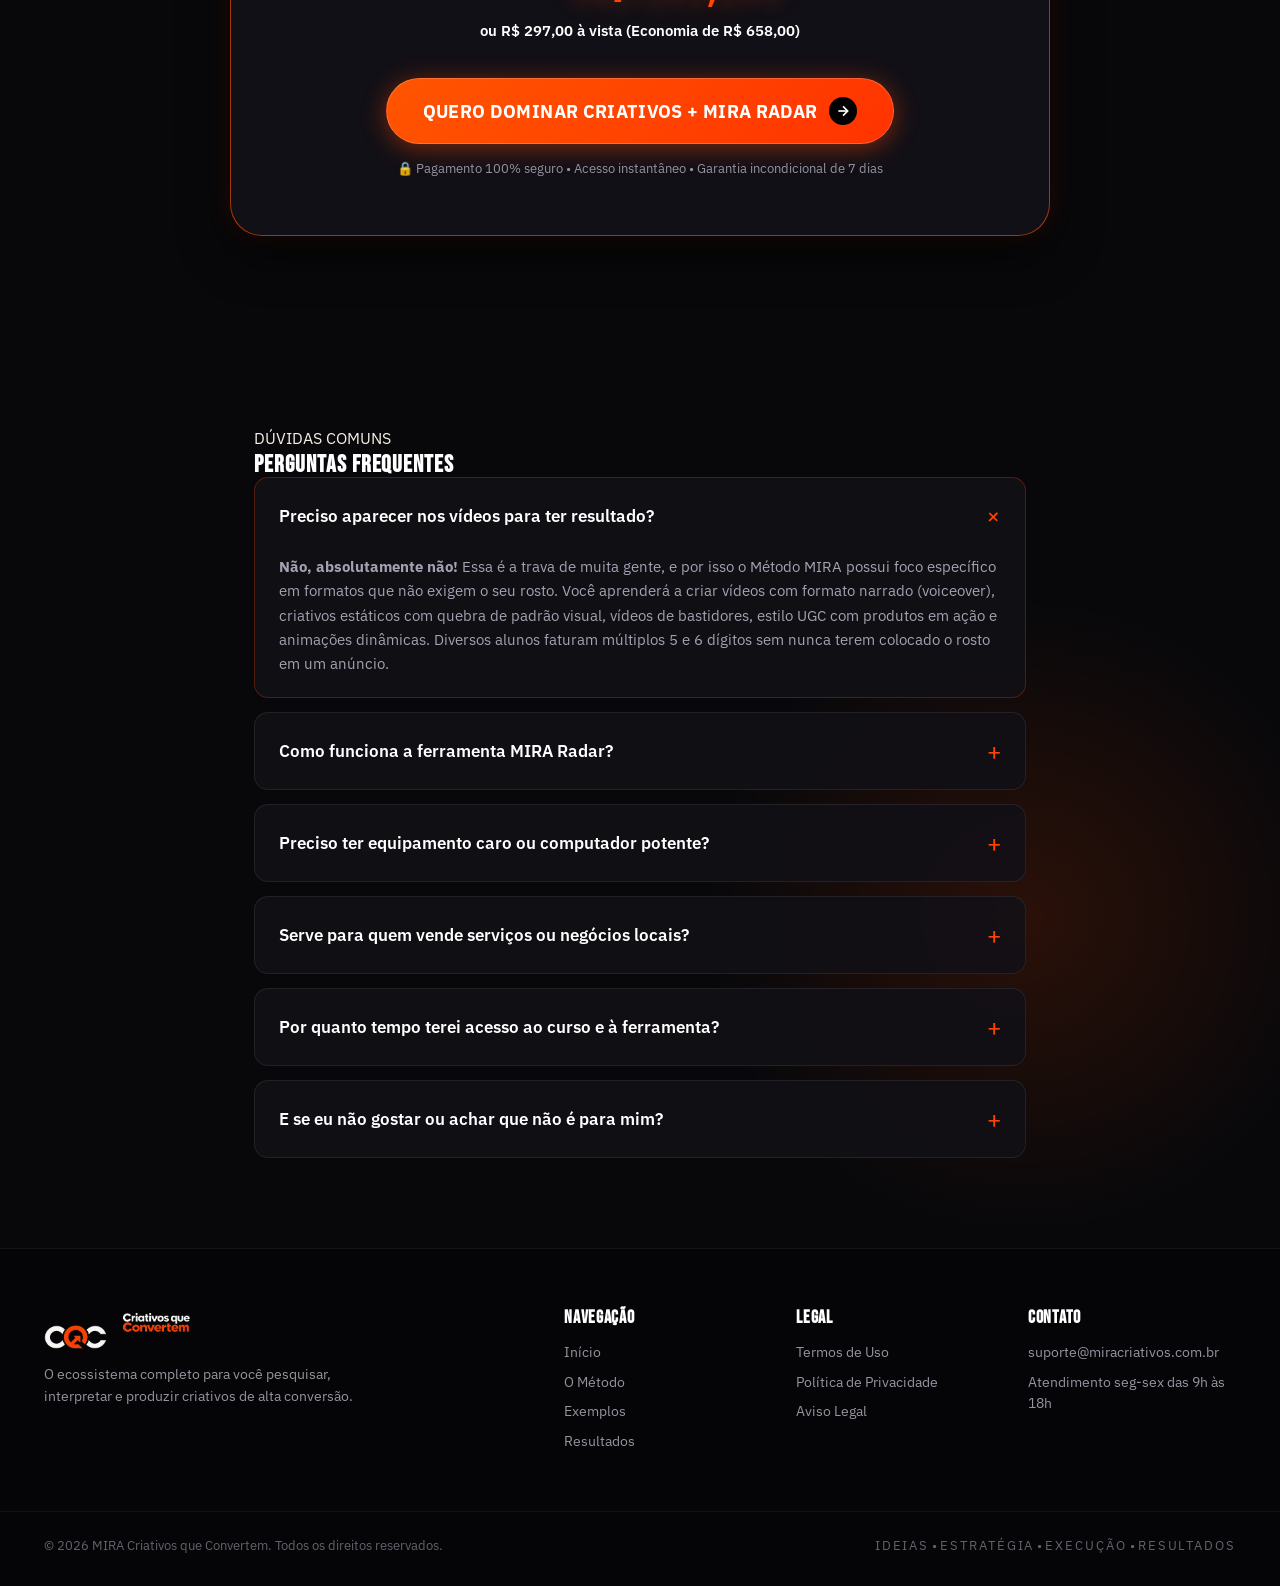
==== commit 0409dfa7: "fix(mobile): remove gesture blocking and simplify inline vsl player" ====
--- a/index.html
+++ b/index.html
@@ -153,36 +153,9 @@
         <!-- Hero Right Column: The 3D Composition with Phone, Annotations, Floating Cards, Charts & Video Console -->
         <div class="hero-visual" id="heroVisual">
           
-          <!-- Backdrop overlay for enlarged phone (shared stacking context with phone) -->
-          <div class="phone-backdrop" id="phoneBackdrop" aria-hidden="true"></div>
-
-          <!-- Central 3D Smartphone Mockup with VSL Mask (Clicável para ampliar) -->
-          <div class="phone-mockup-wrapper" id="phoneMockupWrapper" role="button" aria-label="Vídeo VSL - Clique para ampliar" tabindex="0">
+          <!-- Central 3D Smartphone Mockup with VSL Video -->
+          <div class="phone-mockup-wrapper" id="phoneMockupWrapper">
             
-            <!-- Hover Expand Hint (Normal Mode) -->
-            <div class="phone-expand-hint" id="phoneExpandHint">
-              <svg width="13" height="13" viewBox="0 0 24 24" fill="none" stroke="currentColor" stroke-width="2.5" stroke-linecap="round" stroke-linejoin="round">
-                <polyline points="15 3 21 3 21 9"></polyline>
-                <polyline points="9 21 3 21 3 15"></polyline>
-                <line x1="21" y1="3" x2="14" y2="10"></line>
-                <line x1="3" y1="21" x2="10" y2="14"></line>
-              </svg>
-              <span>Clique para ampliar</span>
-            </div>
-
-            <!-- Floating Close / Minimize Button (Enlarged Mode) -->
-            <button class="phone-enlarge-close-btn" id="phoneEnlargeCloseBtn" aria-label="Voltar ao tamanho normal" title="Voltar ao tamanho normal (ou clique fora)">
-              <svg width="18" height="18" viewBox="0 0 24 24" fill="none" stroke="currentColor" stroke-width="2.5" stroke-linecap="round" stroke-linejoin="round">
-                <line x1="18" y1="6" x2="6" y2="18"></line>
-                <line x1="6" y1="6" x2="18" y2="18"></line>
-              </svg>
-            </button>
-
-            <!-- Bottom Floating Tip (Enlarged Mode) -->
-            <div class="phone-enlarged-footer-hint" id="phoneEnlargedFooterHint">
-              <span>Clique fora para voltar ao tamanho normal</span>
-            </div>
-
             <!-- Creative Studio Accents & Viewfinder Elements (Reforço visual de criação de anúncios) -->
             <div class="creative-studio-decorations" aria-hidden="true">
               <!-- Top Left: Hook Tag -->
@@ -262,57 +235,8 @@
                     muted 
                     loop 
                     playsinline 
-                    preload="metadata">
+                    preload="auto">
                   </video>
-                  <div id="vslPlayerPlaceholder" style="display: none;">
-                    <iframe 
-                      id="vslDirectIframe"
-                      data-src="https://www.youtube-nocookie.com/embed/FoB7IwSWhGg?autoplay=1&mute=1&controls=0&disablekb=1&fs=0&modestbranding=1&rel=0&loop=1&playlist=FoB7IwSWhGg&playsinline=1&iv_load_policy=3&enablejsapi=1" 
-                      allow="accelerometer; autoplay; clipboard-write; encrypted-media; gyroscope; picture-in-picture" 
-                      allowfullscreen="false">
-                    </iframe>
-                  </div>
-                </div>
-
-                <!-- Shield Overlay (Intercepta toques e gerencia reprodução/áudio/pausa de forma inteligente) -->
-                <div class="vsl-shield-overlay" id="vslShieldOverlay"></div>
-
-                <!-- Spinner de Carregamento / Buffering (Evita impressão de travamento) -->
-                <div class="vsl-buffering-spinner" id="vslBufferingSpinner" aria-hidden="true">
-                  <div class="spinner-ring"></div>
-                  <span class="spinner-text">Carregando vídeo...</span>
-                </div>
-
-                <!-- Feedback Visual Animado ao Toque (Play / Pause splash tátil) -->
-                <div class="vsl-action-feedback" id="vslActionFeedback" aria-hidden="true">
-                  <div class="feedback-icon feedback-icon-play" id="feedbackPlayIcon">
-                    <svg width="38" height="38" viewBox="0 0 24 24" fill="currentColor">
-                      <polygon points="6 4 20 12 6 20 6 4"></polygon>
-                    </svg>
-                  </div>
-                  <div class="feedback-icon feedback-icon-pause" id="feedbackPauseIcon">
-                    <svg width="38" height="38" viewBox="0 0 24 24" fill="currentColor">
-                      <rect x="5" y="4" width="4.5" height="16" rx="1.5"></rect>
-                      <rect x="14.5" y="4" width="4.5" height="16" rx="1.5"></rect>
-                    </svg>
-                  </div>
-                </div>
-
-                <!-- Overlay Elegante quando Pausado (Indicação lógica e clara de pausa) -->
-                <div class="vsl-paused-overlay" id="vslPausedOverlay" aria-hidden="true">
-                  <div class="paused-card">
-                    <div class="paused-play-btn">
-                      <svg width="28" height="28" viewBox="0 0 24 24" fill="#ffffff">
-                        <polygon points="6 4 20 12 6 20 6 4"></polygon>
-                      </svg>
-                    </div>
-                    <span class="paused-text">TOQUE PARA CONTINUAR</span>
-                  </div>
-                </div>
-
-                <!-- Toast de Notificação Sutil (ex: Áudio Ativado) -->
-                <div class="vsl-toast" id="vslToast" aria-live="polite">
-                  <span id="vslToastText">🔊 ÁUDIO ATIVADO</span>
                 </div>
 
                 <!-- Unmute / Start Audio Banner Prompt (VSL Style) -->
--- a/styles.css
+++ b/styles.css
@@ -51,16 +51,12 @@
 }
 
 html {
-  scroll-behavior: smooth;
   font-size: 16px;
   background-color: var(--bg-pitch);
   color: var(--text-cream);
   font-family: var(--font-body);
-  overflow-x: hidden !important;
   width: 100%;
   max-width: 100%;
-  overscroll-behavior-x: none !important;
-  overscroll-behavior: none;
 }
 
 body {
@@ -69,12 +65,10 @@
   line-height: 1.6;
   -webkit-font-smoothing: antialiased;
   -moz-osx-font-smoothing: grayscale;
-  overflow-x: hidden !important;
+  -webkit-overflow-scrolling: touch;
+  overflow-x: clip;
   width: 100%;
   max-width: 100%;
-  touch-action: pan-y !important;
-  overscroll-behavior-x: none !important;
-  overscroll-behavior: none;
 }
 
 /* Ambient Background Atmosphere (Otimizado sem filter: blur para 60fps suave na GPU) */
@@ -652,200 +646,8 @@
 }
 
 /* ==========================================================================
-   PHONE EXPANSION & FOCUS SYSTEM
-   Celular centraliza na tela ao clicar. Clique fora para voltar.
-   Vídeo nunca pausa.
+   SMARTPHONE MOCKUP (Layout Direto e Fluido)
    ========================================================================== */
-
-/* Backdrop (dark overlay behind enlarged phone) */
-.phone-backdrop {
-  position: fixed;
-  inset: 0;
-  width: 100%;
-  height: 100%;
-  z-index: 100;
-  background: rgba(5, 5, 8, 0.85);
-  backdrop-filter: blur(10px);
-  -webkit-backdrop-filter: blur(10px);
-  opacity: 0;
-  pointer-events: none;
-  display: none;
-  transition: opacity 0.35s ease;
-  cursor: pointer;
-}
-
-.phone-backdrop.active {
-  display: block;
-  opacity: 1;
-  pointer-events: auto;
-}
-
-/* Hover Expand Hint (Normal Mode) */
-.phone-expand-hint {
-  position: absolute;
-  top: -38px;
-  left: 50%;
-  transform: translateX(-50%) translateY(6px);
-  background: rgba(18, 17, 24, 0.95);
-  border: 1px solid rgba(255, 85, 0, 0.6);
-  box-shadow: 0 4px 20px rgba(255, 69, 0, 0.35);
-  padding: 6px 14px;
-  border-radius: 9999px;
-  display: inline-flex;
-  align-items: center;
-  gap: 7px;
-  font-size: 0.76rem;
-  font-weight: 700;
-  color: #ffffff;
-  letter-spacing: 0.04em;
-  opacity: 0;
-  pointer-events: none;
-  transition: opacity 0.25s ease, transform 0.25s ease;
-  z-index: 30;
-  white-space: nowrap;
-}
-
-.phone-expand-hint svg {
-  color: #ff5500;
-}
-
-.phone-mockup-wrapper:not(.is-enlarged):hover .phone-expand-hint {
-  opacity: 1;
-  transform: translateX(-50%) translateY(0);
-}
-
-.phone-mockup-wrapper.is-enlarged .phone-expand-hint {
-  display: none !important;
-}
-
-/* Floating Close / Minimize Button (Enlarged Mode) */
-.phone-enlarge-close-btn {
-  position: absolute;
-  top: -16px;
-  right: -16px;
-  width: 42px;
-  height: 42px;
-  border-radius: 50%;
-  background: #14131a;
-  border: 2px solid rgba(255, 85, 0, 0.85);
-  color: #ffffff;
-  display: flex;
-  align-items: center;
-  justify-content: center;
-  cursor: pointer;
-  z-index: 1000;
-  box-shadow: 0 6px 22px rgba(0, 0, 0, 0.6), 0 0 28px rgba(255, 69, 0, 0.5);
-  opacity: 0;
-  pointer-events: none;
-  transform: scale(0.65);
-  transition: all 0.25s cubic-bezier(0.16, 1, 0.3, 1);
-}
-
-.phone-mockup-wrapper.is-enlarged .phone-enlarge-close-btn {
-  opacity: 1;
-  pointer-events: auto;
-  transform: scale(1);
-}
-
-.phone-enlarge-close-btn:hover {
-  background: #ff4500;
-  border-color: #ff7700;
-  color: #ffffff;
-  transform: scale(1.1);
-  box-shadow: 0 8px 30px rgba(255, 69, 0, 0.85);
-}
-
-/* Bottom Hint (Enlarged Mode) */
-.phone-enlarged-footer-hint {
-  position: absolute;
-  bottom: -36px;
-  left: 50%;
-  transform: translateX(-50%);
-  display: none;
-  align-items: center;
-  justify-content: center;
-  gap: 6px;
-  font-size: 0.76rem;
-  font-weight: 700;
-  color: #a6a4b8;
-  letter-spacing: 0.06em;
-  text-transform: uppercase;
-  white-space: nowrap;
-  pointer-events: none;
-  z-index: 1000;
-  background: rgba(14, 13, 18, 0.85);
-  padding: 5px 14px;
-  border-radius: 9999px;
-  border: 1px solid rgba(255, 85, 0, 0.35);
-}
-
-.phone-mockup-wrapper.is-enlarged .phone-enlarged-footer-hint {
-  display: flex;
-}
-
-/* ENLARGED STATE: Phone goes to fixed center of viewport */
-/* ENLARGED STATE: Phone goes to fixed center of viewport */
-.phone-mockup-wrapper.is-enlarged,
-.hero-visual.vsl-cinema-mode .phone-mockup-wrapper.is-enlarged {
-  position: fixed !important;
-  top: 50% !important;
-  left: 50% !important;
-  transform: translate(-50%, -50%) rotate(0deg) !important;
-  z-index: 200 !important;
-  margin: 0 !important;
-  cursor: default !important;
-  transition: transform 0.45s cubic-bezier(0.16, 1, 0.3, 1) !important;
-}
-
-.phone-mockup-wrapper.is-enlarged .phone-case {
-  width: min(425px, 92vw) !important;
-  aspect-ratio: 576 / 1024 !important;
-  height: auto !important;
-  max-width: 90vw !important;
-  max-height: 88vh !important;
-  box-shadow: none !important;
-  filter: drop-shadow(0 30px 100px rgba(0, 0, 0, 0.98)) drop-shadow(0 0 95px rgba(255, 85, 0, 0.75)) !important;
-  cursor: default !important;
-}
-
-.phone-mockup-wrapper.is-enlarged .vsl-shield-overlay {
-  cursor: default !important;
-}
-
-/* Stacking context reset when enlarged so phone & backdrop cover the entire viewport */
-body.phone-enlarged-active {
-  overflow: hidden !important;
-}
-
-body.phone-enlarged-active .hero-section {
-  overflow: visible !important;
-}
-
-body.phone-enlarged-active .hero-container {
-  position: static !important;
-  z-index: 99990 !important;
-}
-
-body.phone-enlarged-active .hero-visual {
-  perspective: none !important;
-  position: static !important;
-  z-index: 99990 !important;
-}
-
-/* Dimming surrounding hero elements when phone is enlarged */
-.hero-section.phone-is-enlarged .hero-content {
-  opacity: 0.15;
-  filter: blur(2px);
-  transition: opacity 0.45s ease, filter 0.45s ease;
-}
-
-.hero-visual.phone-is-enlarged .creative-card-34 {
-  opacity: 0.08 !important;
-  filter: blur(3px) grayscale(60%) !important;
-  transform: scale(0.88) !important;
-  pointer-events: none !important;
-  transition: opacity 0.45s ease, filter 0.45s ease, transform 0.45s ease !important;
-}
 
 /* Real iPhone 3D Mockup Container */
 .phone-case,
@@ -891,10 +693,6 @@
   z-index: 1;
 }
 
-.phone-mockup-wrapper.is-enlarged .phone-screen {
-  border-radius: clamp(34px, 12%, 52px);
-}
-
 /* iPhone Frame Image Overlay (Bezel, Titanium rim, Neon glow, Dynamic Island) */
 .phone-frame-overlay {
   position: absolute;
@@ -976,10 +774,6 @@
   transition: opacity 0.4s ease;
 }
 
-.phone-mockup-wrapper.is-enlarged .creative-studio-decorations {
-  opacity: 0.12;
-}
-
 /* Micro badges around phone */
 .creative-meta-badge {
   position: absolute;
@@ -1130,14 +924,7 @@
   100% { transform: translateY(-6px); }
 }
 
-/* Shield Overlay (Bloqueia cliques, seleção, avanço e menu de contexto) */
-.vsl-shield-overlay {
-  position: absolute;
-  inset: 0;
-  z-index: 12;
-  background: transparent;
-  cursor: pointer;
-}
+
 
 /* Top VSL Status Bar (Aligned alongside dynamic island) */
 .vsl-top-bar {
@@ -1397,200 +1184,7 @@
   transition: width 0.3s linear;
 }
 
-/* ==========================================================================
-   VSL FEEDBACK, BUFFERING E CONTROLES MODERNOS MOBILE & DESKTOP
-   ========================================================================== */
-
-/* 1. Spinner de Carregamento / Buffering */
-.vsl-buffering-spinner {
-  position: absolute;
-  inset: 0;
-  z-index: 17;
-  display: flex;
-  flex-direction: column;
-  align-items: center;
-  justify-content: center;
-  background: rgba(6, 6, 10, 0.65);
-  backdrop-filter: blur(4px);
-  opacity: 0;
-  pointer-events: none;
-  transition: opacity 0.25s ease;
-}
-
-.vsl-buffering-spinner.is-buffering {
-  opacity: 1;
-  pointer-events: auto;
-}
-
-.vsl-buffering-spinner .spinner-ring {
-  width: 44px;
-  height: 44px;
-  border-radius: 50%;
-  border: 3.5px solid rgba(255, 102, 0, 0.2);
-  border-top-color: var(--orange-primary);
-  border-right-color: #ff8800;
-  box-shadow: 0 0 20px rgba(255, 69, 0, 0.45);
-  animation: vslSpin 0.75s linear infinite;
-}
-
-.vsl-buffering-spinner .spinner-text {
-  font-size: 0.7rem;
-  font-weight: 700;
-  color: #ff9944;
-  margin-top: 12px;
-  letter-spacing: 0.1em;
-  text-transform: uppercase;
-}
-
-@keyframes vslSpin {
-  0% { transform: rotate(0deg); }
-  100% { transform: rotate(360deg); }
-}
-
-/* 2. Feedback Animado ao Toque (Play / Pause splash tátil) */
-.vsl-action-feedback {
-  position: absolute;
-  inset: 0;
-  z-index: 19;
-  display: flex;
-  align-items: center;
-  justify-content: center;
-  pointer-events: none;
-}
-
-.vsl-action-feedback .feedback-icon {
-  display: none;
-  width: 66px;
-  height: 66px;
-  border-radius: 50%;
-  background: rgba(14, 13, 20, 0.86);
-  border: 2px solid rgba(255, 102, 0, 0.85);
-  color: #ffffff;
-  box-shadow: 0 0 35px rgba(255, 69, 0, 0.75), inset 0 0 15px rgba(255, 102, 0, 0.3);
-  backdrop-filter: blur(8px);
-  align-items: center;
-  justify-content: center;
-}
-
-.vsl-action-feedback .feedback-icon svg {
-  filter: drop-shadow(0 0 8px rgba(255, 102, 0, 0.8));
-}
-
-.vsl-action-feedback.animating .feedback-icon {
-  display: flex;
-  animation: feedbackSplash 0.45s cubic-bezier(0.16, 1, 0.3, 1) forwards;
-}
-
-@keyframes feedbackSplash {
-  0% {
-    transform: scale(0.65);
-    opacity: 0;
-  }
-  40% {
-    transform: scale(1.18);
-    opacity: 1;
-  }
-  70% {
-    transform: scale(1);
-    opacity: 1;
-  }
-  100% {
-    transform: scale(1.12);
-    opacity: 0;
-  }
-}
-
-/* 3. Overlay Elegante quando Pausado */
-.vsl-paused-overlay {
-  position: absolute;
-  inset: 0;
-  z-index: 16;
-  display: flex;
-  align-items: center;
-  justify-content: center;
-  background: rgba(8, 8, 12, 0.5);
-  backdrop-filter: blur(2px);
-  opacity: 0;
-  pointer-events: none;
-  transition: opacity 0.3s ease;
-  cursor: pointer;
-}
-
-.vsl-paused-overlay.is-paused {
-  opacity: 1;
-  pointer-events: auto;
-}
-
-.vsl-paused-overlay .paused-card {
-  display: flex;
-  flex-direction: column;
-  align-items: center;
-  gap: 10px;
-  padding: 16px 22px;
-  border-radius: 24px;
-  background: rgba(14, 13, 20, 0.88);
-  border: 1.5px solid rgba(255, 102, 0, 0.55);
-  box-shadow: 0 10px 35px rgba(0, 0, 0, 0.7), 0 0 25px rgba(255, 85, 0, 0.35);
-  transform: scale(0.94);
-  transition: transform 0.25s cubic-bezier(0.16, 1, 0.3, 1);
-}
-
-.vsl-paused-overlay.is-paused .paused-card {
-  transform: scale(1);
-}
-
-.vsl-paused-overlay .paused-play-btn {
-  width: 52px;
-  height: 52px;
-  border-radius: 50%;
-  background: linear-gradient(135deg, #ff5500 0%, #e03200 100%);
-  display: flex;
-  align-items: center;
-  justify-content: center;
-  box-shadow: 0 0 24px rgba(255, 85, 0, 0.7);
-  padding-left: 3px;
-  animation: pulsePlayBtn 1.8s ease-in-out infinite;
-}
-
-@keyframes pulsePlayBtn {
-  0%, 100% { transform: scale(1); box-shadow: 0 0 20px rgba(255, 85, 0, 0.6); }
-  50% { transform: scale(1.08); box-shadow: 0 0 32px rgba(255, 102, 0, 0.85); }
-}
-
-.vsl-paused-overlay .paused-text {
-  font-size: 0.72rem;
-  font-weight: 800;
-  color: #ffffff;
-  letter-spacing: 0.09em;
-  text-transform: uppercase;
-}
-
-/* 4. Toast de Notificação Sutil */
-.vsl-toast {
-  position: absolute;
-  top: 48px;
-  left: 50%;
-  transform: translateX(-50%) translateY(-12px);
-  z-index: 28;
-  background: rgba(14, 13, 20, 0.92);
-  border: 1px solid rgba(255, 102, 0, 0.6);
-  color: #ffffff;
-  font-size: 0.72rem;
-  font-weight: 800;
-  letter-spacing: 0.08em;
-  padding: 6px 14px;
-  border-radius: 9999px;
-  box-shadow: 0 4px 18px rgba(0, 0, 0, 0.6), 0 0 16px rgba(255, 85, 0, 0.35);
-  pointer-events: none;
-  opacity: 0;
-  white-space: nowrap;
-  transition: opacity 0.28s ease, transform 0.28s cubic-bezier(0.16, 1, 0.3, 1);
-}
-
-.vsl-toast.show {
-  opacity: 1;
-  transform: translateX(-50%) translateY(0);
-}
+
 
 /* Bottom VSL Lock Tag */
 .vsl-bottom-lock {
@@ -3925,14 +3519,16 @@
 }
 
 @media (max-width: 768px) {
-  /* Prevenir qualquer transbordamento ou deslize horizontal */
-  html, body {
-    overflow-x: hidden !important;
+  /* Scroll nativo fluido e sem fricção artificial */
+  html {
+    scroll-behavior: auto !important;
+  }
+
+  body {
+    overflow-x: clip !important;
     max-width: 100% !important;
     width: 100% !important;
-    overscroll-behavior-x: none !important;
-    overscroll-behavior: none !important;
-    touch-action: pan-y !important;
+    -webkit-overflow-scrolling: touch !important;
   }
 
   .container {
@@ -3968,14 +3564,14 @@
     display: none !important;
   }
 
-  /* Seção Hero Inicia no Topo com Espaçamento Limpo e Justo */
+  /* Seção Hero Inicia no Topo com Espaçamento Limpo e Sem Jank de GPU */
   .hero-section {
     padding: 16px 0 28px;
     width: 100%;
     max-width: 100% !important;
     overflow: hidden !important;
-    clip-path: inset(0 0 0 0) !important;
-    -webkit-clip-path: inset(0 0 0 0) !important;
+    clip-path: none !important;
+    -webkit-clip-path: none !important;
   }
 
   /* Backgrounds e padrões ajustados estritamente à largura do hero no mobile */
@@ -4071,15 +3667,7 @@
     overflow: visible;
   }
 
-  /* Blindagem Mobile: a página NUNCA trava a rolagem e o player permanece no fluxo */
-  body.phone-enlarged-active {
-    overflow: auto !important;
-  }
-
-  .phone-mockup-wrapper,
-  .phone-mockup-wrapper:not(.is-enlarged),
-  .phone-mockup-wrapper.is-enlarged,
-  .hero-visual.vsl-cinema-mode .phone-mockup-wrapper.is-enlarged {
+  .phone-mockup-wrapper {
     position: relative !important;
     top: auto !important;
     left: auto !important;
@@ -4091,17 +3679,17 @@
     cursor: default !important;
   }
 
-  /* Celular no Mobile com Proporção Otimizada */
+  /* Celular no Mobile com Proporção Otimizada e Aceleração por Hardware */
   .phone-case,
-  .phone-real-mockup,
-  .phone-mockup-wrapper.is-enlarged .phone-case {
+  .phone-real-mockup {
     width: min(290px, 82vw) !important;
     aspect-ratio: 576 / 1024 !important;
     height: auto !important;
     padding: 0 !important;
     margin: 0 auto !important;
     box-shadow: none !important;
-    filter: drop-shadow(0 15px 40px rgba(0, 0, 0, 0.85)) drop-shadow(0 0 35px rgba(255, 85, 0, 0.4)) !important;
+    filter: none !important;
+    transform: translateZ(0);
   }
 
   /* Studio HUD badges ajustadas para ficarem contidas dentro do limite do celular */
@@ -4189,22 +3777,10 @@
     bottom: -20px;
   }
 
-  .phone-enlarge-close-btn,
-  .phone-enlarged-footer-hint,
-  .phone-expand-hint,
-  #phoneBackdrop {
-    display: none !important;
-  }
-
   .vsl-sound-btn {
     width: 38px;
     height: 38px;
     touch-action: manipulation;
-  }
-
-  .vsl-shield-overlay {
-    touch-action: manipulation;
-    -webkit-tap-highlight-color: transparent;
   }
 
   /* Ocultar elementos flutuantes laterais no Mobile para zerar transbordamento */
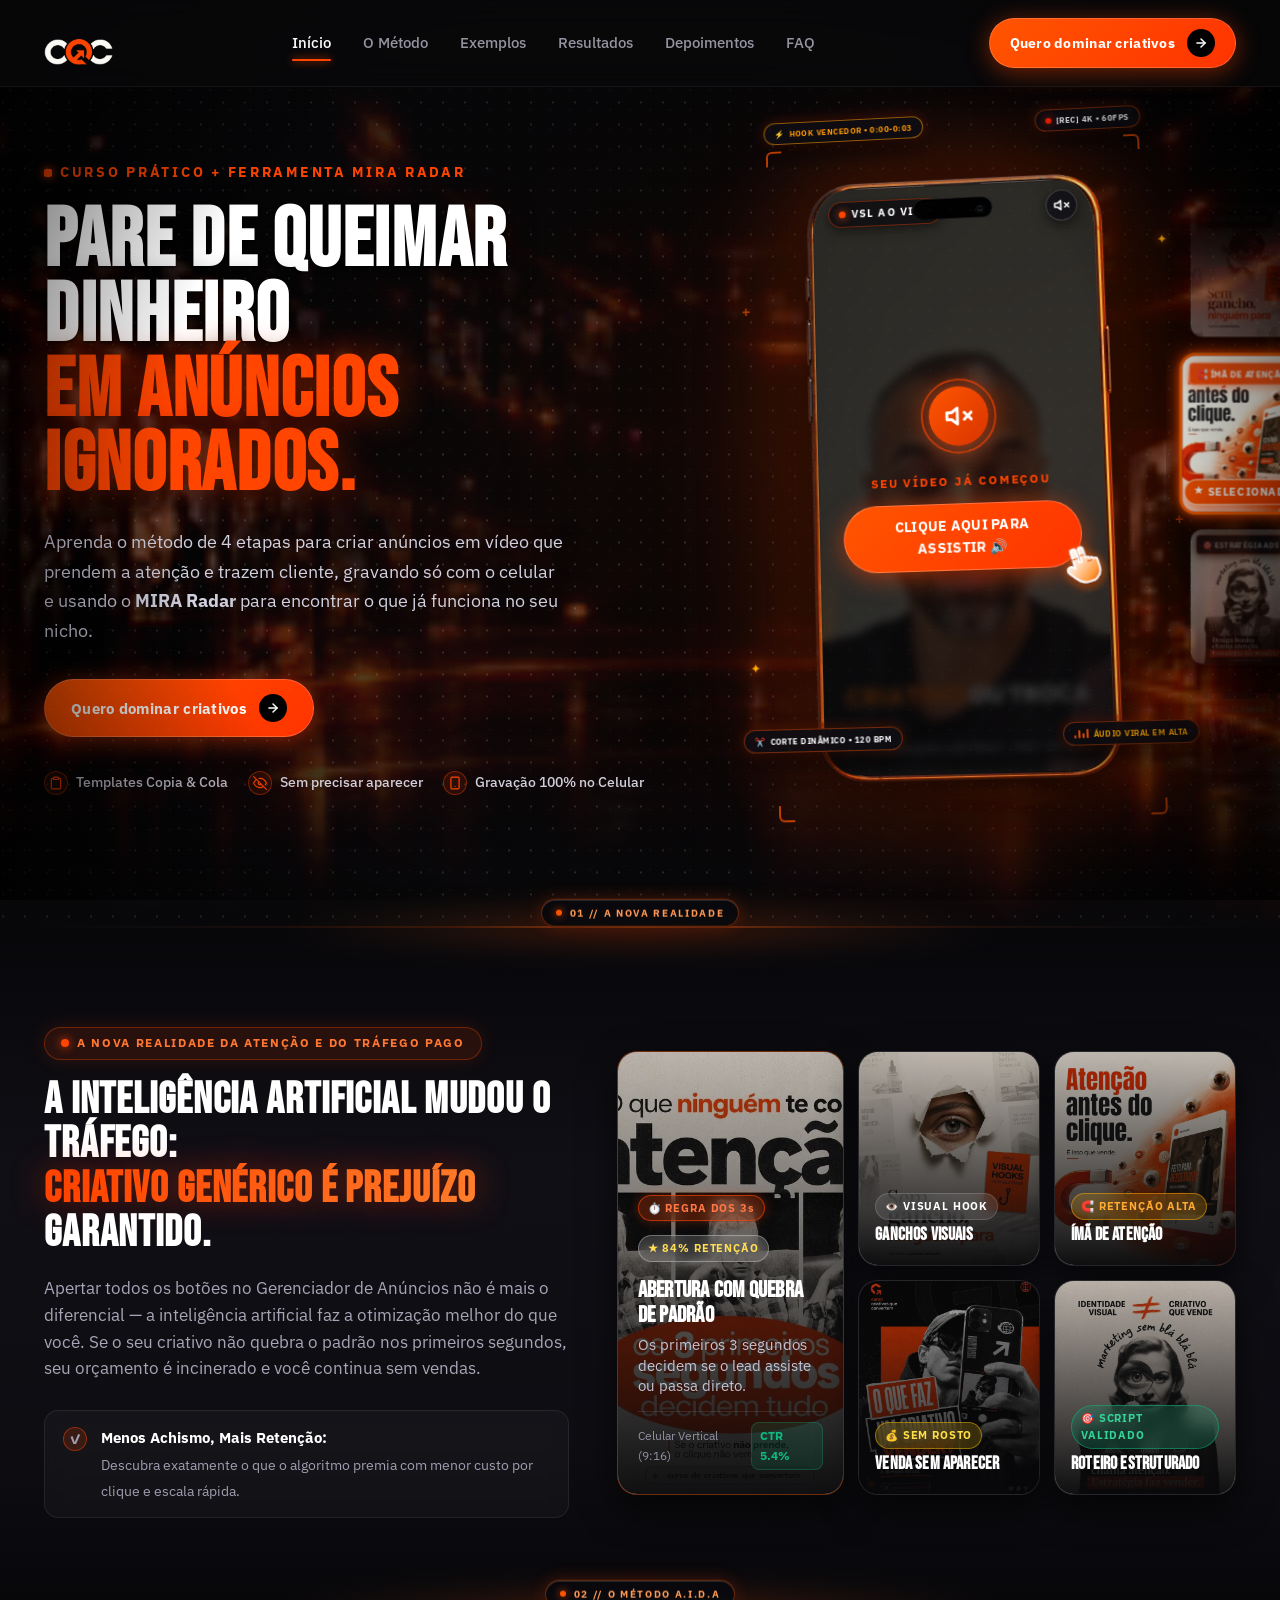
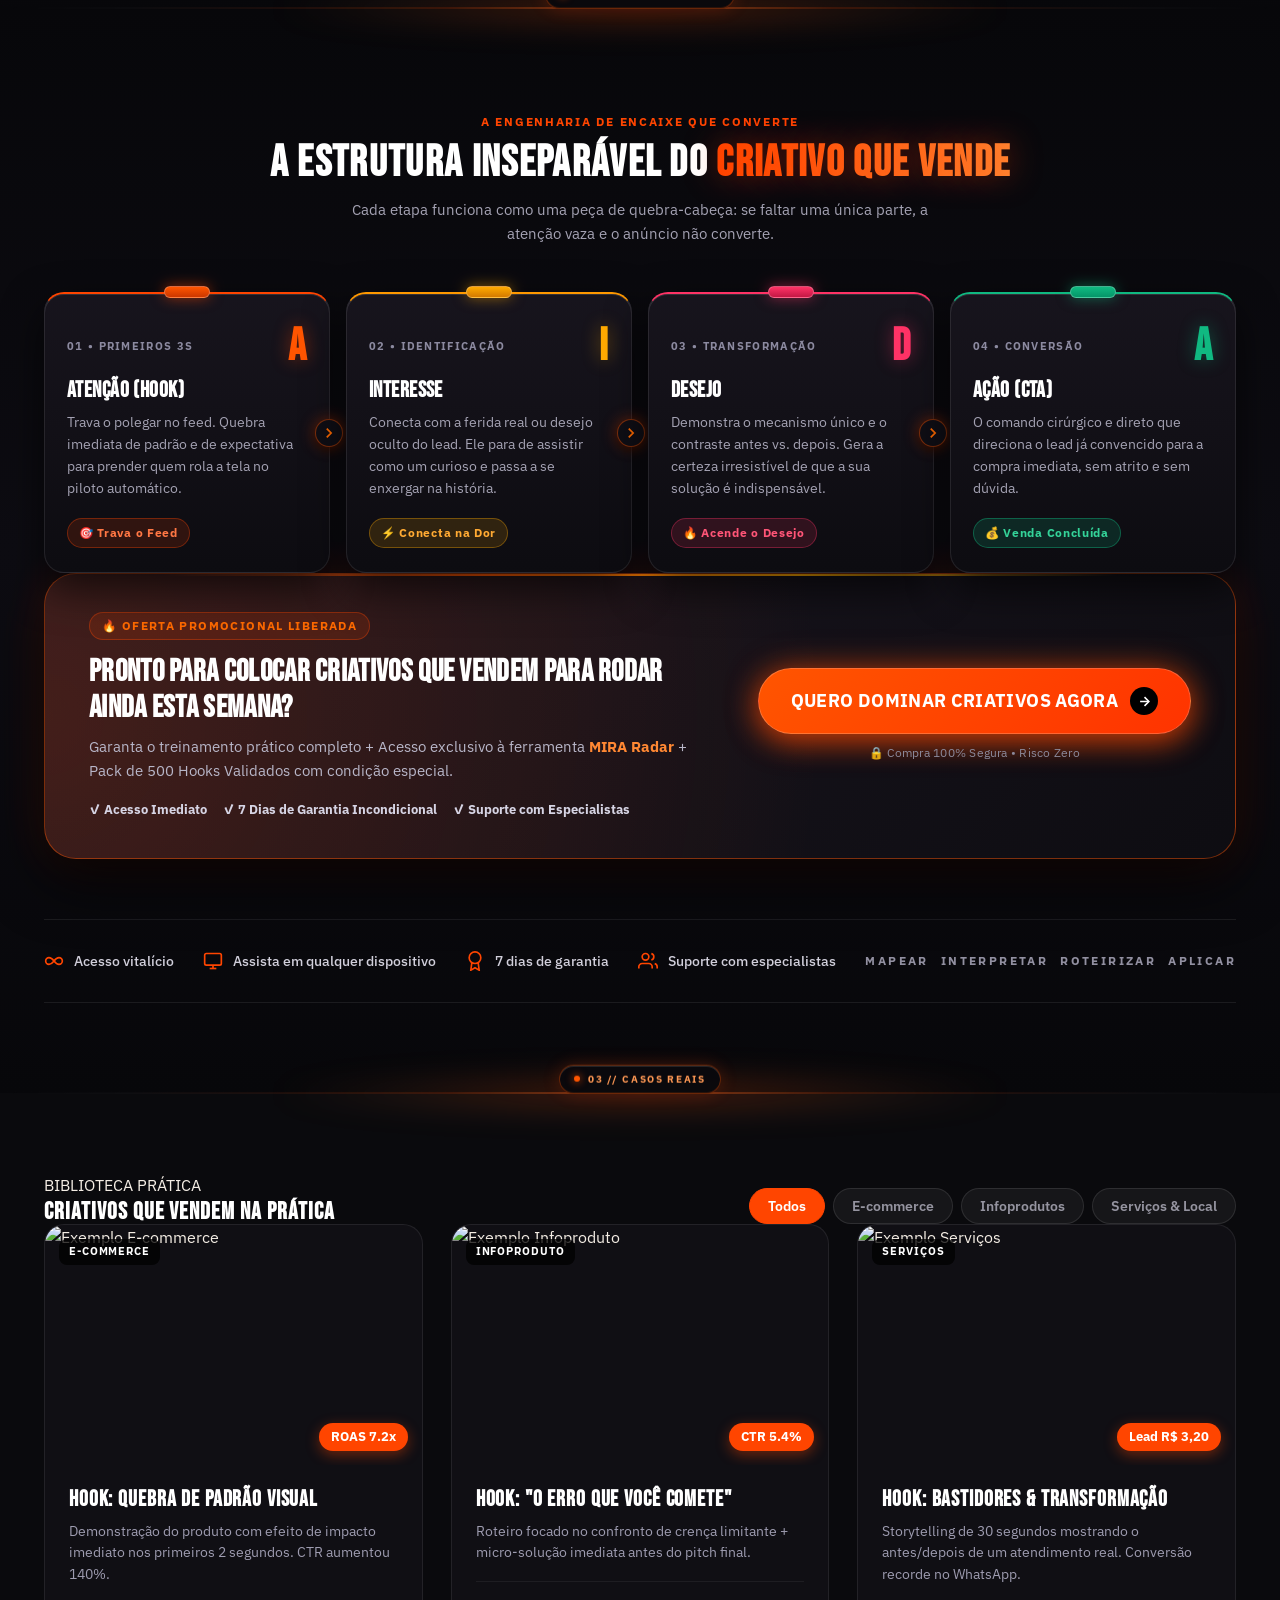
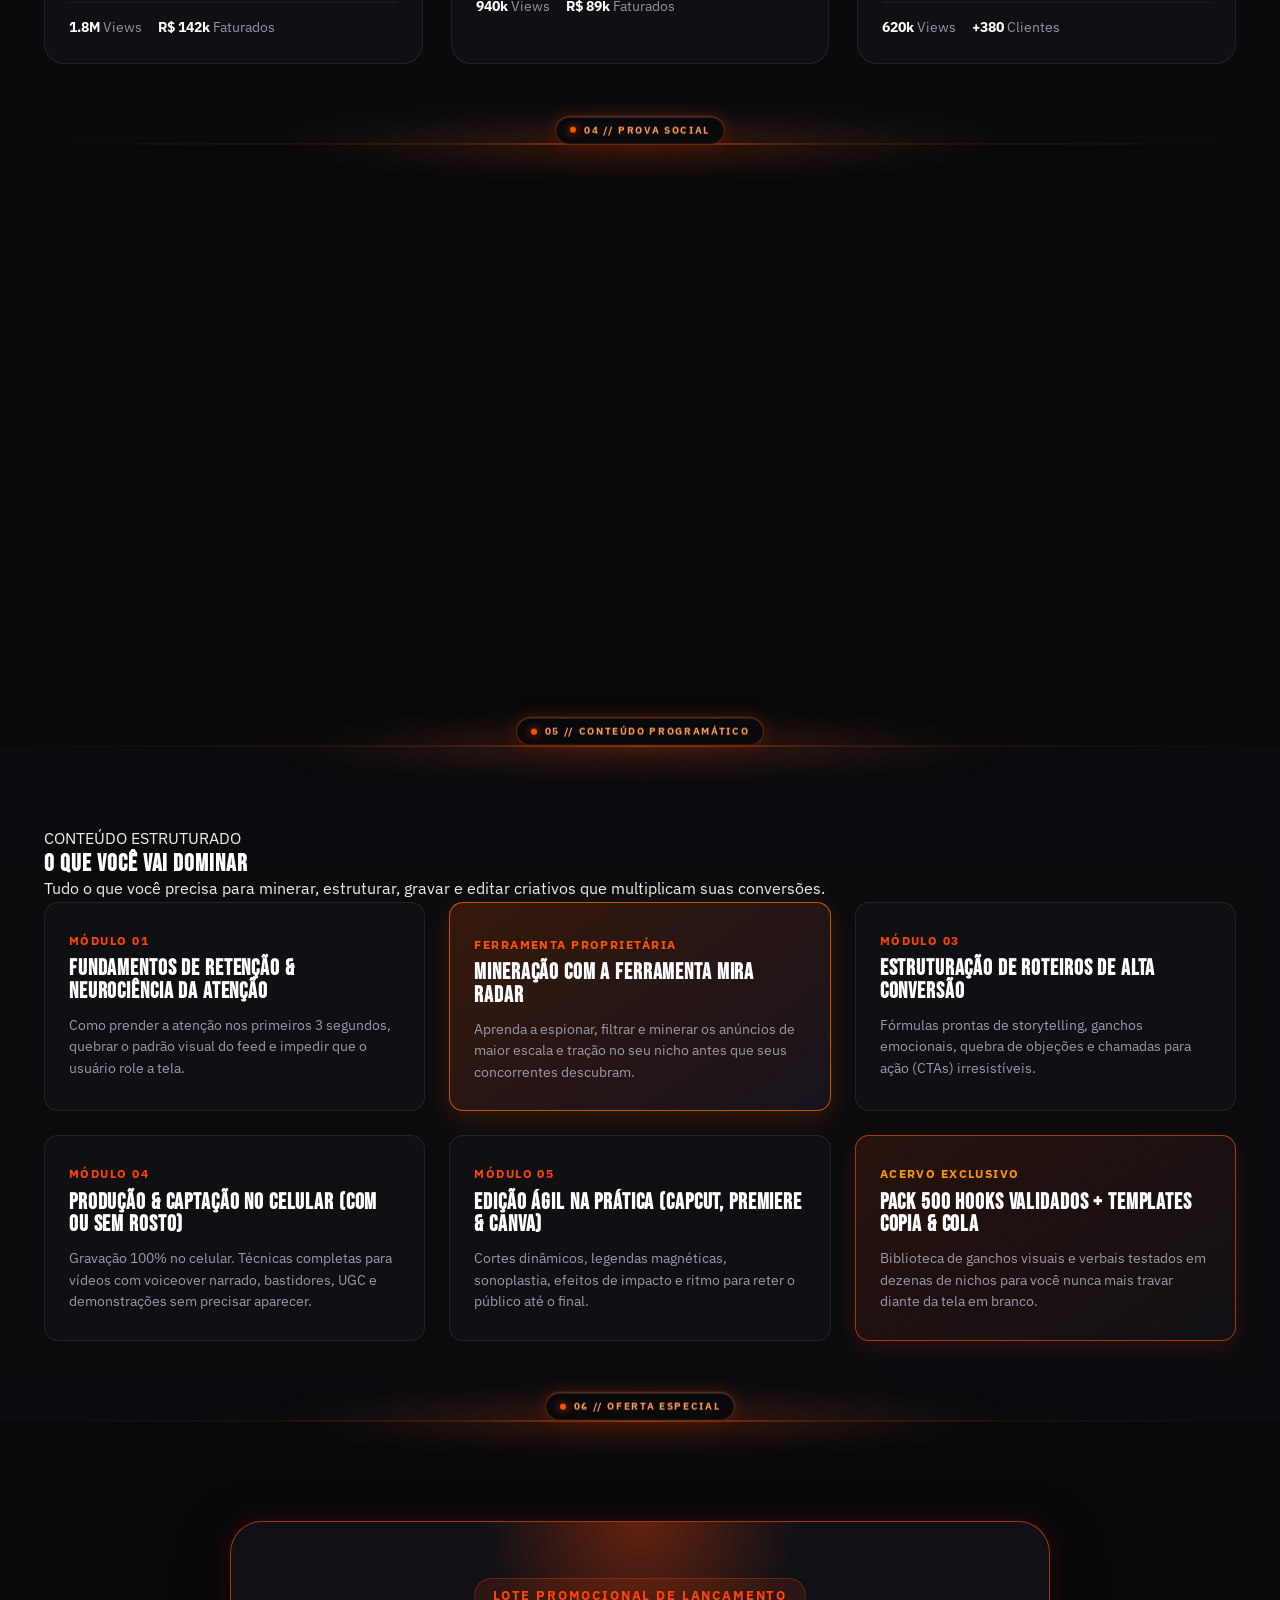
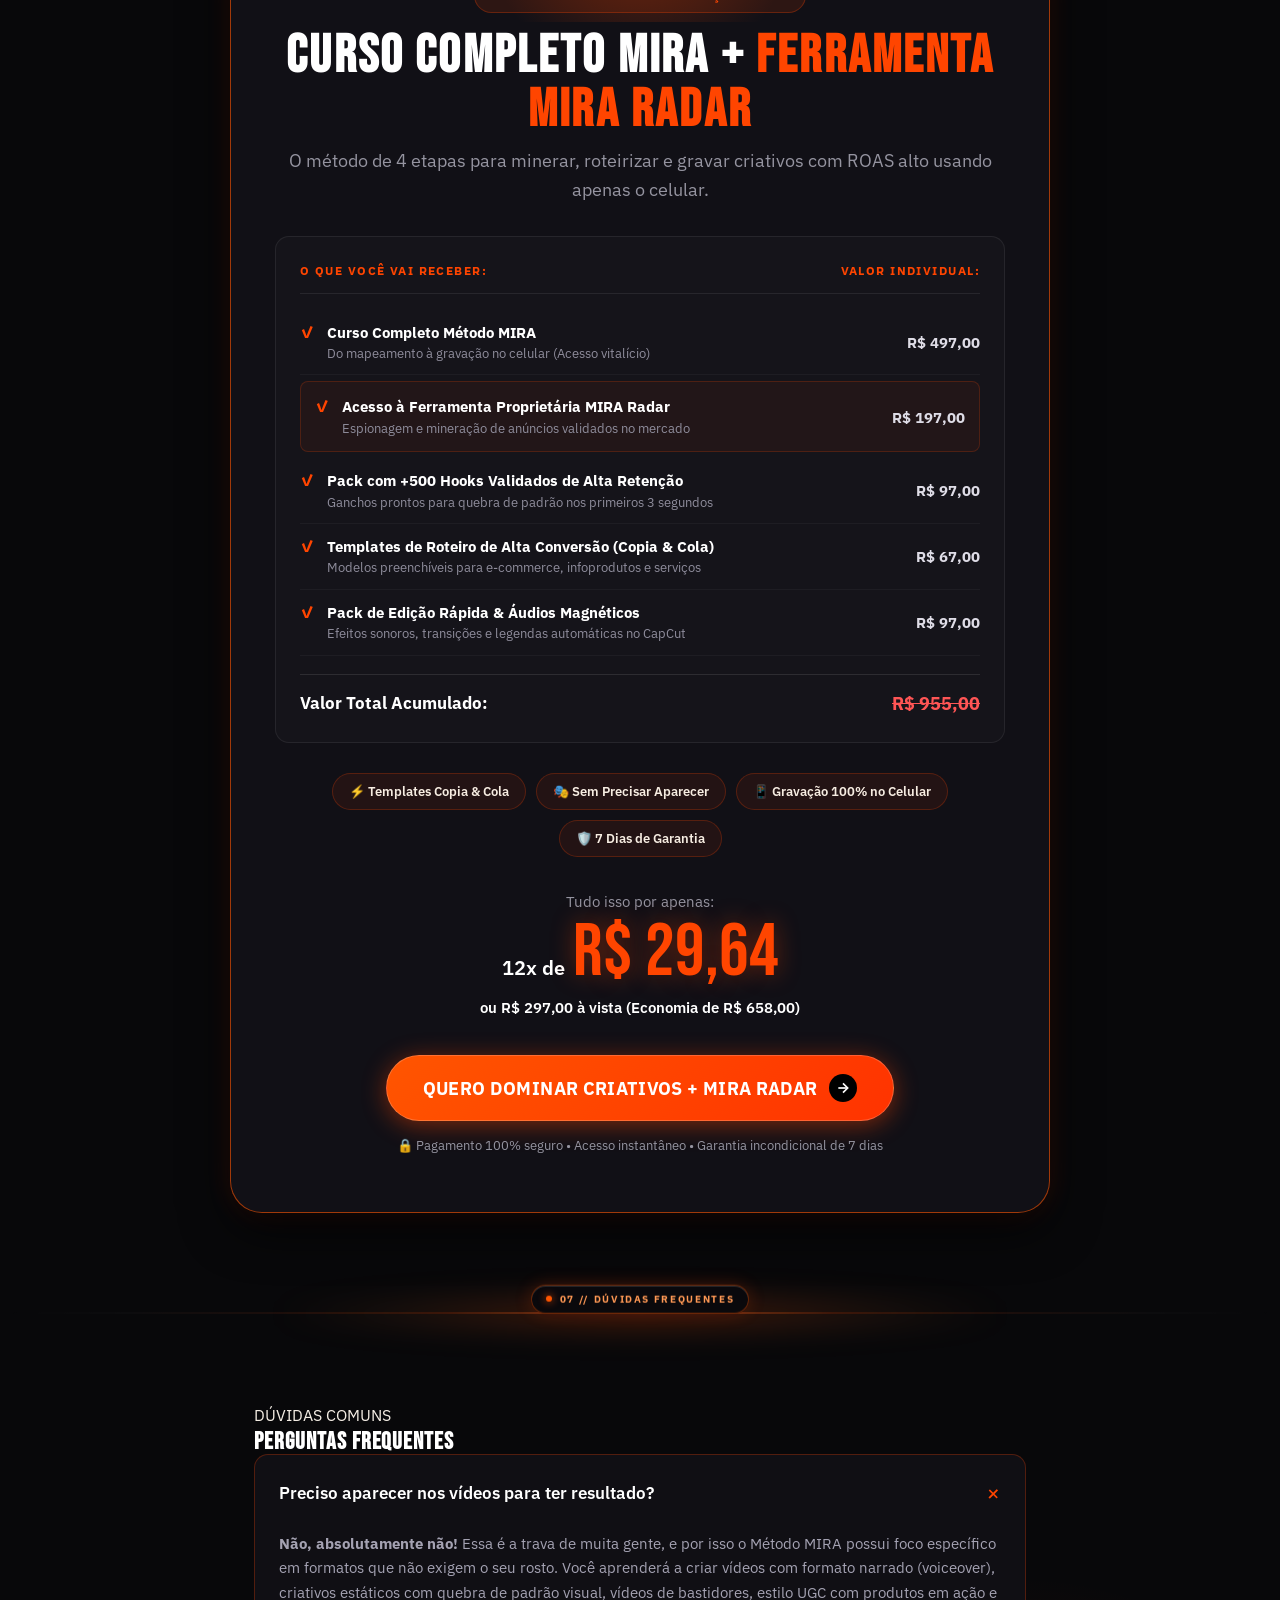
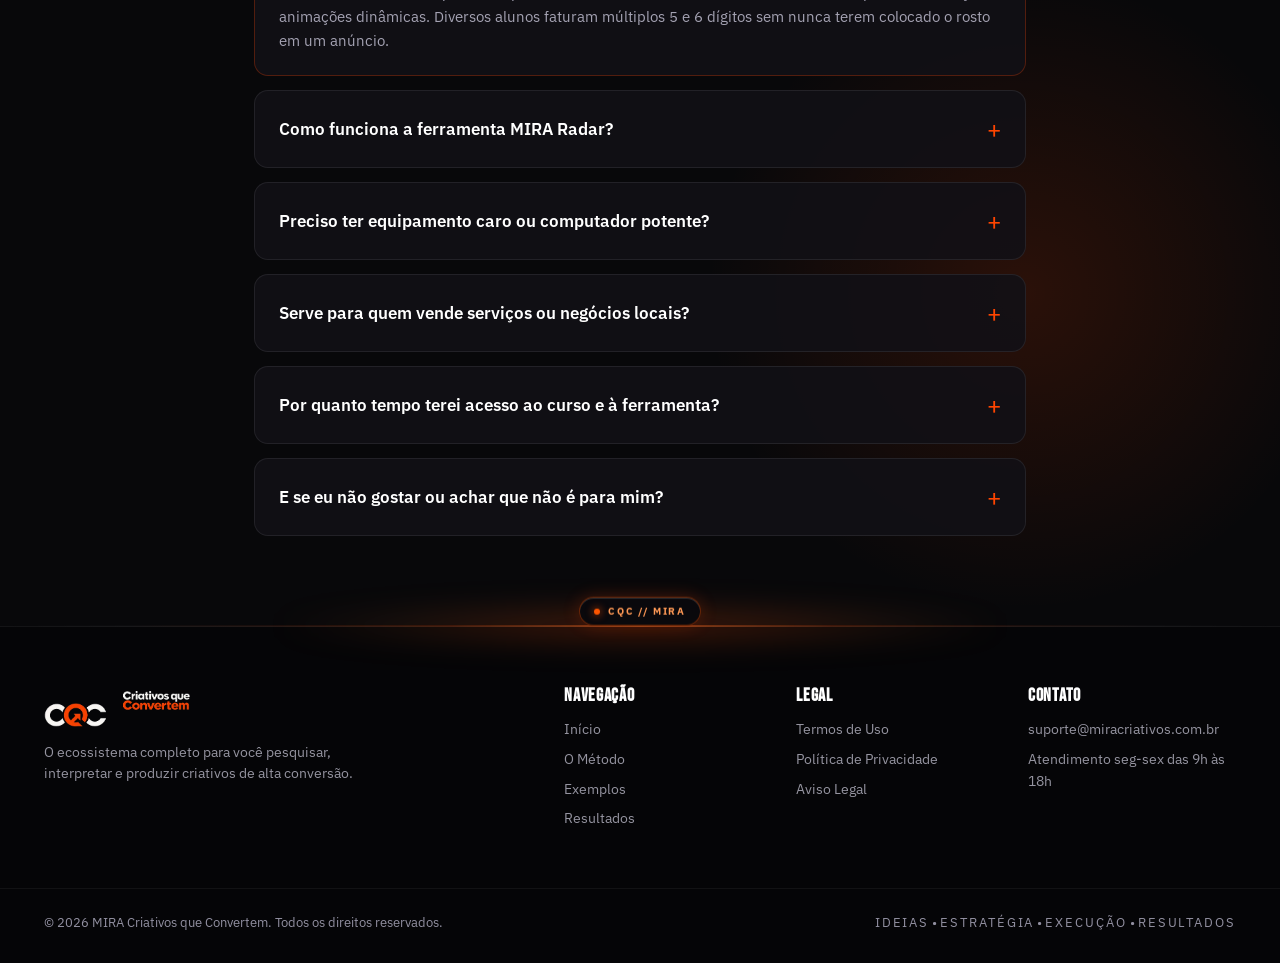
==== commit 6ab81592: "feat: redesign reality section, add optical precision dividers, and enhance conversion tracking" ====
--- a/index.html
+++ b/index.html
@@ -4,7 +4,7 @@
   <meta charset="UTF-8">
   <meta name="viewport" content="width=device-width, initial-scale=1.0">
   <title>Curso MIRA — Criativos que Convertem</title>
-  <meta name="description" content="Aprenda a criar criativos que chamam atenção, geram engajamento e vendem de verdade — no pago e no orgânico.">
+  <meta name="description" content="Aprenda o método de 4 etapas para criar anúncios em vídeo que prendem a atenção e trazem cliente, gravando só com o celular e usando o MIRA Radar para encontrar o que já funciona no seu nicho.">
 
   <!-- Google Fonts: Bebas Neue, IBM Plex Sans, Caveat (handwritten) -->
   <link rel="preconnect" href="https://fonts.googleapis.com">
@@ -19,6 +19,20 @@
   <link rel="apple-touch-icon" sizes="180x180" href="assets/apple-touch-icon.png">
 
   <link rel="stylesheet" href="styles.css">
+
+  <!-- ===================================================
+       META PIXEL & CONVERSIONS API (CAPI) TRACKING ENGINE
+  =================================================== -->
+  <script>
+    window.MIRA_CONFIG = {
+      pixelId: 'YOUR_PIXEL_ID', // Preencha com o ID do seu Pixel Meta (Ex: 1234567890)
+      capiEndpoint: '/api/meta-capi',
+      currency: 'BRL',
+      productValue: 297.00,
+      enableConsoleLog: true
+    };
+  </script>
+  <script src="tracking.js" defer></script>
 </head>
 <body>
 
@@ -92,11 +106,11 @@
 
             <h1 class="hero-headline">
               <span class="headline-white">PARE DE QUEIMAR DINHEIRO</span>
-              <span class="headline-orange">EM ANÚNCIOS IGNORADOS</span>
+              <span class="headline-orange">EM ANÚNCIOS IGNORADOS.</span>
             </h1>
 
             <p class="hero-description">
-              O método prático de 4 etapas para minerar referências, roteirizar e gravar anúncios de alto retorno no celular — com acesso à ferramenta <strong>MIRA Radar</strong>.
+              Aprenda o método de 4 etapas para criar anúncios em vídeo que prendem a atenção e trazem cliente, gravando só com o celular e usando o <strong>MIRA Radar</strong> para encontrar o que já funciona no seu nicho.
             </p>
           </div>
 
@@ -426,195 +440,238 @@
     </section>
 
     <!-- ===================================================
-         DOBRA 2: O CONFRONTO DA REALIDADE & CONVERSÃO MÁXIMA
-         Diagnóstico da Dor + Métricas Chocantes de Mercado
+         DIVISOR MIRA 01: A NOVA REALIDADE
+    =================================================== -->
+    <div class="mira-divider" aria-hidden="true">
+      <div class="mira-divider-track">
+        <div class="mira-divider-glow"></div>
+        <div class="mira-divider-line"></div>
+      </div>
+      <div class="mira-divider-node">
+        <span class="mira-divider-dot"></span>
+        <span class="mira-divider-tag">01 // A NOVA REALIDADE</span>
+      </div>
+    </div>
+
+    <!-- ===================================================
+         DOBRA 2: A NOVA REALIDADE DO TRÁFEGO & MOSAICO DE CRIATIVOS
+         Seção Independente, Bem Espaçada e Altamente Organizada
     =================================================== -->
     <section class="reality-check-section" id="metodo">
       <div class="container">
         
-        <!-- Header da Dor & Quebra de Crença -->
-        <div class="reality-header text-center">
-          <div class="reality-badge">
-            <span class="pulse-warning"></span>
-            <span>A VERDADE BRUTAL QUE NINGUÉM TE CONTA NO TRÁFEGO PAGO</span>
-          </div>
-          <h2 class="reality-title">
-            O ALGORITMO MUDOU:<br>
-            <span class="highlight-fire">O TRÁFEGO NÃO SALVA</span> CRIATIVO RUIM.
-          </h2>
-          <p class="reality-subtitle">
-            Você pode contratar o gestor de tráfego mais caro e apertar todos os botões no Gerenciador de Anúncios. Se o seu criativo não quebrar o padrão nos primeiros <strong>3 segundos</strong>, seu orçamento é incinerado e você continua sem vendas.
-          </p>
-        </div>
-
-        <!-- 3 Métricas Críticas de Mercado (Alert Cards) -->
-        <div class="metrics-reality-grid">
-          <div class="metric-reality-card">
-            <div class="metric-top">
-              <span class="metric-num">3s</span>
-              <span class="metric-trend down">▼ Janela Crítica</span>
-            </div>
-            <h4>O Hook Decide Tudo</h4>
-            <p>Se você não prender a atenção até o segundo 3, <strong>84% das pessoas</strong> arrastam para o próximo vídeo sem nem saber o que você vende.</p>
-          </div>
-
-          <div class="metric-reality-card highlight-card">
-            <div class="metric-top">
-              <span class="metric-num">+180%</span>
-              <span class="metric-trend bad">▲ Custo por Lead</span>
-            </div>
-            <h4>O Preço da Falta de Gancho</h4>
-            <p>Anúncios sem retenção e sem quebra de padrão forçam o algoritmo a cobrar <strong>quase o triplo</strong> por cada clique e conversão.</p>
-          </div>
-
-          <div class="metric-reality-card">
-            <div class="metric-top">
-              <span class="metric-num">72%</span>
-              <span class="metric-trend good">★ Peso Real no ROAS</span>
-            </div>
-            <h4>O Criativo é a Segmentação</h4>
-            <p>Estudos oficiais da Meta provam que <strong>72% do resultado financeiro</strong> de uma campanha depende do criativo, e não do público.</p>
-          </div>
-        </div>
-
         <!-- ===================================================
-             QUADRO DE CONTRASTE: O JEITO VELHO VS. MÉTODO MIRA
+             LAYOUT DIVIDIDO (2 COLUNAS): TEXTO + MOSAICO DE CRIATIVOS
         =================================================== -->
-        <div class="vs-comparison-wrapper">
-          <div class="vs-badge-center">VS</div>
-
-          <div class="vs-grid">
-            <!-- Card Esquerdo: O Jeito Frustrante (Sem MIRA) -->
-            <div class="vs-card vs-card-bad">
-              <div class="vs-card-header">
-                <div class="vs-status-icon bad">✕</div>
+        <div class="reality-split-layout">
+          
+          <!-- Coluna Esquerda: Diagnóstico da Dor & Era da IA -->
+          <div class="reality-left-col">
+            <div class="reality-badge">
+              <span class="pulse-warning"></span>
+              <span>A NOVA REALIDADE DA ATENÇÃO E DO TRÁFEGO PAGO</span>
+            </div>
+
+            <h2 class="reality-title">
+              A INTELIGÊNCIA ARTIFICIAL MUDOU O TRÁFEGO:<br>
+              <span class="highlight-fire">CRIATIVO GENÉRICO É PREJUÍZO</span> GARANTIDO.
+            </h2>
+
+            <p class="reality-subtitle">
+              Apertar todos os botões no Gerenciador de Anúncios não é mais o diferencial — a inteligência artificial faz a otimização melhor do que você. Se o seu criativo não quebra o padrão nos primeiros segundos, seu orçamento é incinerado e você continua sem vendas.
+            </p>
+
+            <div class="reality-highlights-list">
+              <div class="reality-highlight-item">
+                <span class="highlight-check">✓</span>
                 <div>
-                  <span class="vs-label">COMO 95% DAS PESSOAS FAZEM HOJE</span>
-                  <h3 class="vs-headline">O Ciclo de Queimar Dinheiro</h3>
-                </div>
-              </div>
-
-              <ul class="vs-list">
-                <li>
-                  <span class="vs-bullet bad">✕</span>
-                  <div><strong>Tentar adivinhar do zero:</strong> Começar com a tela em branco sem saber o que o seu público já está comprando agora.</div>
-                </li>
-                <li>
-                  <span class="vs-bullet bad">✕</span>
-                  <div><strong>Mito do estúdio caro:</strong> Achar que precisa gastar milhares de reais em câmeras de cinema, iluminação e microfones.</div>
-                </li>
-                <li>
-                  <span class="vs-bullet bad">✕</span>
-                  <div><strong>Trava de aparecer:</strong> Ficar travado sem anunciar ou postar por timidez ou por não querer colocar o próprio rosto no vídeo.</div>
-                </li>
-                <li>
-                  <span class="vs-bullet bad">✕</span>
-                  <div><strong>Criativos chatos e ignorados:</strong> Segundos iniciais fracos que fazem o lead arrastar seu anúncio pro lado em menos de 2s.</div>
-                </li>
-                <li>
-                  <span class="vs-bullet bad">✕</span>
-                  <div><strong>CPA disparando no teto:</strong> Tráfego pago caríssimo, queima de caixa diária e sensação de que nada funciona no seu nicho.</div>
-                </li>
-              </ul>
-            </div>
-
-            <!-- Card Direito: A Máquina de Conversão (Com MIRA + Radar) -->
-            <div class="vs-card vs-card-good">
-              <div class="vs-card-header">
-                <div class="vs-status-icon good">✓</div>
-                <div>
-                  <span class="vs-label-good">COM O MÉTODO MIRA + FERRAMENTA RADAR</span>
-                  <h3 class="vs-headline-good">A Esteira de Criativos Lucrativos</h3>
-                </div>
-              </div>
-
-              <ul class="vs-list">
-                <li>
-                  <span class="vs-bullet good">✓</span>
-                  <div><strong>Mineração Espiã com Radar:</strong> Descubra anúncios validados e escalados que estão faturando alto antes de criar os seus.</div>
-                </li>
-                <li>
-                  <span class="vs-bullet good">✓</span>
-                  <div><strong>Templates Copia & Cola:</strong> Biblioteca com mais de 500 ganchos visuais e roteiros com psicologia de retenção pronta.</div>
-                </li>
-                <li>
-                  <span class="vs-bullet good">✓</span>
-                  <div><strong>100% no Celular em 15 Minutos:</strong> Produção ágil com técnicas simples de smartphone que parecem autênticas e atraentes.</div>
-                </li>
-                <li>
-                  <span class="vs-bullet good">✓</span>
-                  <div><strong>Venda Sem Precisar Aparecer:</strong> Fórmulas narradas (voiceover), vídeos de bastidores, estilo UGC e demonstrações sem rosto.</div>
-                </li>
-                <li>
-                  <span class="vs-bullet good">✓</span>
-                  <div><strong>ROAS Previsível e Escala Real:</strong> CTR acima de 3% a 6%, custo por lead reduzido drasticamente e vendas no automático.</div>
-                </li>
-              </ul>
-            </div>
-          </div>
-        </div>
-
-        <!-- ===================================================
-             O MECANISMO ÚNICO: A ENGENHARIA DO MÉTODO M.I.R.A
-        =================================================== -->
-        <div class="mira-flow-container">
-          <div class="mira-flow-header text-center">
-            <span class="section-tag">O MECANISMO ÚNICO COMPROVADO</span>
-            <h3 class="mira-flow-title">A ENGENHARIA EM 4 ETAPAS DO <span class="highlight">MÉTODO MIRA</span></h3>
-            <p class="mira-flow-desc">Um fluxo cirúrgico construído para tirar qualquer pessoa do zero e colocar criativos com ROAS alto no ar em tempo recorde.</p>
-          </div>
-
-          <div class="mira-flow-pipeline">
-            <!-- Step M -->
-            <div class="pipeline-step">
-              <div class="step-glow-tag">01</div>
-              <div class="step-letter">M</div>
-              <div class="step-badge-tag">MIRA RADAR</div>
-              <h4>Mapear</h4>
-              <p>Espione e filtre as referências de maior escala no seu nicho através da ferramenta Mira Radar. Descubra o que já fatura antes de gastar 1 real.</p>
-              <div class="step-footer-pill">🔍 Mineração com Radar</div>
-            </div>
-
-            <div class="pipeline-connector">
-              <svg width="24" height="24" viewBox="0 0 24 24" fill="none" stroke="currentColor" stroke-width="2.5"><polyline points="9 18 15 12 9 6"></polyline></svg>
-            </div>
-
-            <!-- Step I -->
-            <div class="pipeline-step">
-              <div class="step-glow-tag">02</div>
-              <div class="step-letter">I</div>
-              <div class="step-badge-tag">NEUROCIÊNCIA</div>
-              <h4>Interpretar</h4>
-              <p>Faça a radiografia do criativo: desconstrua o gancho de 3 segundos, a quebra de padrão visual, o ritmo de corte e os gatilhos invisíveis de retenção.</p>
-              <div class="step-footer-pill">⚡ Quebra de Padrão</div>
-            </div>
-
-            <div class="pipeline-connector">
-              <svg width="24" height="24" viewBox="0 0 24 24" fill="none" stroke="currentColor" stroke-width="2.5"><polyline points="9 18 15 12 9 6"></polyline></svg>
-            </div>
-
-            <!-- Step R -->
-            <div class="pipeline-step">
-              <div class="step-glow-tag">03</div>
-              <div class="step-letter">R</div>
-              <div class="step-badge-tag">TEMPLATES</div>
-              <h4>Roteirizar</h4>
-              <p>Plugue a estrutura validada nos nossos roteiros preenchíveis de alta conversão para e-commerce, infoprodutos ou serviços. Script pronto em 10 min.</p>
-              <div class="step-footer-pill">📝 Modelos Copia & Cola</div>
-            </div>
-
-            <div class="pipeline-connector">
-              <svg width="24" height="24" viewBox="0 0 24 24" fill="none" stroke="currentColor" stroke-width="2.5"><polyline points="9 18 15 12 9 6"></polyline></svg>
-            </div>
-
-            <!-- Step A -->
-            <div class="pipeline-step highlight-step">
-              <div class="step-glow-tag">04</div>
-              <div class="step-letter">A</div>
-              <div class="step-badge-tag">SMARTPHONE</div>
-              <h4>Aplicar</h4>
-              <p>Grave e edite com rapidez usando apenas o celular (com ou sem rosto). Suba nas campanhas e escale suas vendas com ROAS previsível e constante.</p>
-              <div class="step-footer-pill pill-neon">🚀 Escala com ROAS Alto</div>
+                  <strong>Menos Achismo, Mais Retenção:</strong>
+                  <span>Descubra exatamente o que o algoritmo premia com menor custo por clique e escala rápida.</span>
+                </div>
+              </div>
+            </div>
+          </div>
+
+          <!-- Coluna Direita: Mosaico de Criativos (Direto e sem descrições acima) -->
+          <div class="reality-right-col">
+            <div class="creatives-mosaic-grid">
+              
+              <!-- Item 1: Destaque Principal (Vertical - 3 Segundos Decisivos) -->
+              <div class="mosaic-card mosaic-card-featured">
+                <div class="mosaic-card-media">
+                  <img src="assets/creatives/creative-01-3segundos.webp" alt="Criativo dos 3 Segundos" width="600" height="749" loading="lazy" decoding="async">
+                  <div class="mosaic-card-gradient"></div>
+                </div>
+                <div class="mosaic-card-content">
+                  <div class="mosaic-badges-top">
+                    <span class="mosaic-pill pill-neon">⏱️ REGRA DOS 3s</span>
+                    <span class="mosaic-pill pill-metric">★ 84% RETENÇÃO</span>
+                  </div>
+                  <h4>Abertura com Quebra de Padrão</h4>
+                  <p>Os primeiros 3 segundos decidem se o lead assiste ou passa direto.</p>
+                  <div class="mosaic-metric-footer">
+                    <span>Celular Vertical (9:16)</span>
+                    <span class="metric-highlight">CTR 5.4%</span>
+                  </div>
+                </div>
+              </div>
+
+              <!-- Item 2: Visual Hooks -->
+              <div class="mosaic-card mosaic-card-compact">
+                <div class="mosaic-card-media">
+                  <img src="assets/creatives/creative-04-visual-hooks.webp" alt="Visual Hooks" width="600" height="749" loading="lazy" decoding="async">
+                  <div class="mosaic-card-gradient"></div>
+                </div>
+                <div class="mosaic-card-content">
+                  <span class="mosaic-pill">👁️ VISUAL HOOK</span>
+                  <h4>Ganchos Visuais</h4>
+                </div>
+              </div>
+
+              <!-- Item 3: Ímã de Atenção -->
+              <div class="mosaic-card mosaic-card-compact">
+                <div class="mosaic-card-media">
+                  <img src="assets/creatives/creative-05-atencao-ima.webp" alt="Ímã de Atenção" width="600" height="749" loading="lazy" decoding="async">
+                  <div class="mosaic-card-gradient"></div>
+                </div>
+                <div class="mosaic-card-content">
+                  <span class="mosaic-pill pill-amber">🧲 RETENÇÃO ALTA</span>
+                  <h4>Ímã de Atenção</h4>
+                </div>
+              </div>
+
+              <!-- Item 4: Como Vender Sem Aparecer -->
+              <div class="mosaic-card mosaic-card-compact">
+                <div class="mosaic-card-media">
+                  <img src="assets/creatives/creative-03-vender.webp" alt="Vender Sem Aparecer" width="600" height="749" loading="lazy" decoding="async">
+                  <div class="mosaic-card-gradient"></div>
+                </div>
+                <div class="mosaic-card-content">
+                  <span class="mosaic-pill pill-gold">💰 SEM ROSTO</span>
+                  <h4>Venda Sem Aparecer</h4>
+                </div>
+              </div>
+
+              <!-- Item 5: Estratégia Validada -->
+              <div class="mosaic-card mosaic-card-compact">
+                <div class="mosaic-card-media">
+                  <img src="assets/creatives/creative-06-estrategia.webp" alt="Estratégia Comprovada" width="600" height="749" loading="lazy" decoding="async">
+                  <div class="mosaic-card-gradient"></div>
+                </div>
+                <div class="mosaic-card-content">
+                  <span class="mosaic-pill pill-green">🎯 SCRIPT VALIDADO</span>
+                  <h4>Roteiro Estruturado</h4>
+                </div>
+              </div>
+
+            </div>
+          </div>
+
+        </div>
+      </div>
+    </section>
+
+    <!-- ===================================================
+         DIVISOR MIRA 02: O MÉTODO A.I.D.A
+    =================================================== -->
+    <div class="mira-divider" aria-hidden="true">
+      <div class="mira-divider-track">
+        <div class="mira-divider-glow"></div>
+        <div class="mira-divider-line"></div>
+      </div>
+      <div class="mira-divider-node">
+        <span class="mira-divider-dot"></span>
+        <span class="mira-divider-tag">02 // O MÉTODO A.I.D.A</span>
+      </div>
+    </div>
+
+    <!-- ===================================================
+         DOBRA 3: ESTRUTURA DO CRIATIVO: O QUEBRA-CABEÇA A.I.D.A (LEGO BLOCKS)
+    =================================================== -->
+    <section class="section-aida-structure" id="estrutura">
+      <div class="container">
+
+        <div class="aida-puzzle-wrapper">
+          <div class="aida-puzzle-header text-center">
+            <span class="aida-subtag">A ENGENHARIA DE ENCAIXE QUE CONVERTE</span>
+            <h3 class="aida-puzzle-title">A ESTRUTURA INSEPARÁVEL DO <span class="highlight-fire">CRIATIVO QUE VENDE</span></h3>
+            <p class="aida-puzzle-desc">
+              Cada etapa funciona como uma peça de quebra-cabeça: se faltar uma única parte, a atenção vaza e o anúncio não converte.
+            </p>
+          </div>
+
+          <div class="aida-puzzle-grid">
+            <!-- Peça 1: ATENÇÃO (HOOK) -->
+            <div class="aida-puzzle-card aida-card-a" data-step="1">
+              <div class="puzzle-lego-stud" title="Encaixe Lego Superior"></div>
+              <div class="aida-card-header">
+                <span class="aida-step-tag">01 • PRIMEIROS 3s</span>
+                <span class="aida-letter">A</span>
+              </div>
+              <h4 class="aida-card-title">Atenção (Hook)</h4>
+              <p class="aida-card-text">
+                Trava o polegar no feed. Quebra imediata de padrão e de expectativa para prender quem rola a tela no piloto automático.
+              </p>
+              <div class="aida-card-footer">
+                <span class="aida-pill pill-a">🎯 Trava o Feed</span>
+              </div>
+              <div class="puzzle-tab-connector" aria-hidden="true">
+                <svg width="20" height="20" viewBox="0 0 24 24" fill="currentColor"><path d="M8.59 16.59L13.17 12 8.59 7.41 10 6l6 6-6 6-1.41-1.41z"/></svg>
+              </div>
+            </div>
+
+            <!-- Peça 2: INTERESSE -->
+            <div class="aida-puzzle-card aida-card-i" data-step="2">
+              <div class="puzzle-lego-stud" title="Encaixe Lego Superior"></div>
+              <div class="aida-card-header">
+                <span class="aida-step-tag">02 • IDENTIFICAÇÃO</span>
+                <span class="aida-letter">I</span>
+              </div>
+              <h4 class="aida-card-title">Interesse</h4>
+              <p class="aida-card-text">
+                Conecta com a ferida real ou desejo oculto do lead. Ele para de assistir como um curioso e passa a se enxergar na história.
+              </p>
+              <div class="aida-card-footer">
+                <span class="aida-pill pill-i">⚡ Conecta na Dor</span>
+              </div>
+              <div class="puzzle-tab-connector" aria-hidden="true">
+                <svg width="20" height="20" viewBox="0 0 24 24" fill="currentColor"><path d="M8.59 16.59L13.17 12 8.59 7.41 10 6l6 6-6 6-1.41-1.41z"/></svg>
+              </div>
+            </div>
+
+            <!-- Peça 3: DESEJO -->
+            <div class="aida-puzzle-card aida-card-d" data-step="3">
+              <div class="puzzle-lego-stud" title="Encaixe Lego Superior"></div>
+              <div class="aida-card-header">
+                <span class="aida-step-tag">03 • TRANSFORMAÇÃO</span>
+                <span class="aida-letter">D</span>
+              </div>
+              <h4 class="aida-card-title">Desejo</h4>
+              <p class="aida-card-text">
+                Demonstra o mecanismo único e o contraste antes vs. depois. Gera a certeza irresistível de que a sua solução é indispensável.
+              </p>
+              <div class="aida-card-footer">
+                <span class="aida-pill pill-d">🔥 Acende o Desejo</span>
+              </div>
+              <div class="puzzle-tab-connector" aria-hidden="true">
+                <svg width="20" height="20" viewBox="0 0 24 24" fill="currentColor"><path d="M8.59 16.59L13.17 12 8.59 7.41 10 6l6 6-6 6-1.41-1.41z"/></svg>
+              </div>
+            </div>
+
+            <!-- Peça 4: AÇÃO (CTA) -->
+            <div class="aida-puzzle-card aida-card-action aida-last" data-step="4">
+              <div class="puzzle-lego-stud" title="Encaixe Lego Superior"></div>
+              <div class="aida-card-header">
+                <span class="aida-step-tag">04 • CONVERSÃO</span>
+                <span class="aida-letter">A</span>
+              </div>
+              <h4 class="aida-card-title">Ação (CTA)</h4>
+              <p class="aida-card-text">
+                O comando cirúrgico e direto que direciona o lead já convencido para a compra imediata, sem atrito e sem dúvida.
+              </p>
+              <div class="aida-card-footer">
+                <span class="aida-pill pill-action">💰 Venda Concluída</span>
+              </div>
             </div>
           </div>
         </div>
@@ -686,6 +743,20 @@
     </section>
 
     <!-- ===================================================
+         DIVISOR MIRA 03: CASOS REAIS
+    =================================================== -->
+    <div class="mira-divider" aria-hidden="true">
+      <div class="mira-divider-track">
+        <div class="mira-divider-glow"></div>
+        <div class="mira-divider-line"></div>
+      </div>
+      <div class="mira-divider-node">
+        <span class="mira-divider-dot"></span>
+        <span class="mira-divider-tag">03 // CASOS REAIS</span>
+      </div>
+    </div>
+
+    <!-- ===================================================
          EXEMPLOS REAIS DE CRIATIVOS DESCONSTRUÍDOS
     =================================================== -->
     <section class="section-examples" id="exemplos">
@@ -759,6 +830,20 @@
         </div>
       </div>
     </section>
+
+    <!-- ===================================================
+         DIVISOR MIRA 04: PROVA SOCIAL
+    =================================================== -->
+    <div class="mira-divider" aria-hidden="true">
+      <div class="mira-divider-track">
+        <div class="mira-divider-glow"></div>
+        <div class="mira-divider-line"></div>
+      </div>
+      <div class="mira-divider-node">
+        <span class="mira-divider-dot"></span>
+        <span class="mira-divider-tag">04 // PROVA SOCIAL</span>
+      </div>
+    </div>
 
     <!-- ===================================================
          RESULTADOS E DEPOIMENTOS DE ALUNOS
@@ -824,6 +909,20 @@
     </section>
 
     <!-- ===================================================
+         DIVISOR MIRA 05: CONTEÚDO PROGRAMÁTICO
+    =================================================== -->
+    <div class="mira-divider" aria-hidden="true">
+      <div class="mira-divider-track">
+        <div class="mira-divider-glow"></div>
+        <div class="mira-divider-line"></div>
+      </div>
+      <div class="mira-divider-node">
+        <span class="mira-divider-dot"></span>
+        <span class="mira-divider-tag">05 // CONTEÚDO PROGRAMÁTICO</span>
+      </div>
+    </div>
+
+    <!-- ===================================================
          O QUE VOCÊ VAI RECEBER (GRADE DO CURSO & BÔNUS)
     =================================================== -->
     <section class="section-modules">
@@ -873,6 +972,20 @@
         </div>
       </div>
     </section>
+
+    <!-- ===================================================
+         DIVISOR MIRA 06: OFERTA ESPECIAL
+    =================================================== -->
+    <div class="mira-divider" aria-hidden="true">
+      <div class="mira-divider-track">
+        <div class="mira-divider-glow"></div>
+        <div class="mira-divider-line"></div>
+      </div>
+      <div class="mira-divider-node">
+        <span class="mira-divider-dot"></span>
+        <span class="mira-divider-tag">06 // OFERTA ESPECIAL</span>
+      </div>
+    </div>
 
     <!-- ===================================================
          OFERTA ESPECIAL / CHECKOUT
@@ -982,6 +1095,20 @@
         </div>
       </div>
     </section>
+
+    <!-- ===================================================
+         DIVISOR MIRA 07: DÚVIDAS FREQUENTES
+    =================================================== -->
+    <div class="mira-divider" aria-hidden="true">
+      <div class="mira-divider-track">
+        <div class="mira-divider-glow"></div>
+        <div class="mira-divider-line"></div>
+      </div>
+      <div class="mira-divider-node">
+        <span class="mira-divider-dot"></span>
+        <span class="mira-divider-tag">07 // DÚVIDAS FREQUENTES</span>
+      </div>
+    </div>
 
     <!-- ===================================================
          PERGUNTAS FREQUENTES (FAQ ACCORDION)
@@ -1057,6 +1184,20 @@
         </div>
       </div>
     </section>
+
+    <!-- ===================================================
+         DIVISOR MIRA 07: ECOSSISTEMA CQC
+    =================================================== -->
+    <div class="mira-divider" aria-hidden="true">
+      <div class="mira-divider-track">
+        <div class="mira-divider-glow"></div>
+        <div class="mira-divider-line"></div>
+      </div>
+      <div class="mira-divider-node">
+        <span class="mira-divider-dot"></span>
+        <span class="mira-divider-tag">CQC // MIRA</span>
+      </div>
+    </div>
 
   </main>
 
@@ -1159,17 +1300,17 @@
         <form class="checkout-form" id="checkoutForm" onsubmit="event.preventDefault(); handleCheckoutSubmit();">
           <div class="form-group">
             <label for="leadName">Nome completo</label>
-            <input type="text" id="leadName" placeholder="Seu nome" required>
+            <input type="text" id="leadName" placeholder="Seu nome" autocomplete="name" autocapitalize="words" required>
           </div>
 
           <div class="form-group">
             <label for="leadEmail">Seu melhor e-mail (para envio do acesso)</label>
-            <input type="email" id="leadEmail" placeholder="seuemail@exemplo.com" required>
+            <input type="email" id="leadEmail" placeholder="seuemail@exemplo.com" autocomplete="email" inputmode="email" required>
           </div>
 
           <div class="form-group">
             <label for="leadPhone">WhatsApp com DDD</label>
-            <input type="tel" id="leadPhone" placeholder="(11) 99999-9999" required>
+            <input type="tel" id="leadPhone" placeholder="(11) 99999-9999" autocomplete="tel" inputmode="tel" required>
           </div>
 
           <div class="checkout-summary-box">
@@ -1179,15 +1320,15 @@
             </div>
             <div class="summary-line highlight-green">
               <span>Ferramenta Proprietária MIRA Radar (Acesso)</span>
-              <span><del style="color:#888; margin-right:4px;">R$ 197</del> GRÁTIS</span>
+              <span><del style="color: rgba(244, 237, 228, 0.48); margin-right:4px;">R$ 197</del> GRÁTIS</span>
             </div>
             <div class="summary-line highlight-green">
               <span>Pack 500 Hooks + Templates Copia & Cola</span>
-              <span><del style="color:#888; margin-right:4px;">R$ 164</del> GRÁTIS</span>
-            </div>
-            <div class="summary-line" style="font-size: 0.85rem; color: #8c8aa0;">
+              <span><del style="color: rgba(244, 237, 228, 0.48); margin-right:4px;">R$ 164</del> GRÁTIS</span>
+            </div>
+            <div class="summary-line" style="font-size: 0.85rem; color: #a5a3b2;">
               <span>Valor Total dos Itens:</span>
-              <span><del>R$ 955,00</del></span>
+              <span><del style="color: rgba(244, 237, 228, 0.48);">R$ 955,00</del></span>
             </div>
             <div class="summary-total">
               <span>Valor Promocional:</span>
--- a/styles.css
+++ b/styles.css
@@ -21,7 +21,7 @@
   --text-white: #ffffff;
   --text-cream: #f4ede4;
   --text-muted: #9594a0;
-  --text-dark: #63626e;
+  --text-dark: #9290a1;
 
   --font-display: 'Bebas Neue', sans-serif;
   --font-body: 'IBM Plex Sans', -apple-system, BlinkMacSystemFont, "Segoe UI", Roboto, sans-serif;
@@ -36,7 +36,7 @@
   --shadow-neon-sm: 0 0 15px rgba(255, 69, 0, 0.3);
   --shadow-neon-md: 0 0 30px rgba(255, 69, 0, 0.4);
   --shadow-neon-lg: 0 0 60px rgba(255, 69, 0, 0.25);
-  --shadow-card: 0 12px 36px rgba(0, 0, 0, 0.65);
+  --shadow-card: inset 0 1px 0 0 rgba(255, 255, 255, 0.12), 0 12px 36px rgba(0, 0, 0, 0.65);
 }
 
 /* Reset & Basics */
@@ -1781,20 +1781,144 @@
 }
 
 /* ==========================================================================
-   DOBRA 2: REALITY CHECK & CONVERSÃO MÁXIMA
-   Diagnóstico da Dor, Métricas de Retenção, Quadro VS e Pipeline M.I.R.A
+   DIVISOR AUTÊNTICO & COESO MIRA (Precision Optical Radar Divider)
+   ========================================================================== */
+.mira-divider {
+  position: relative;
+  width: 100%;
+  display: flex;
+  align-items: center;
+  justify-content: center;
+  padding: 0;
+  margin: 0;
+  z-index: 15;
+  overflow: visible;
+  height: 0;
+}
+
+.mira-divider-track {
+  position: absolute;
+  top: 50%;
+  left: 0;
+  right: 0;
+  transform: translateY(-50%);
+  width: 100%;
+  display: flex;
+  align-items: center;
+  justify-content: center;
+  pointer-events: none;
+}
+
+.mira-divider-glow {
+  position: absolute;
+  width: min(720px, 90vw);
+  height: 48px;
+  background: radial-gradient(ellipse at 50% 50%, rgba(255, 69, 0, 0.28) 0%, rgba(255, 120, 40, 0.08) 50%, transparent 75%);
+  filter: blur(14px);
+  pointer-events: none;
+}
+
+.mira-divider-line {
+  width: 100%;
+  height: 1px;
+  background: linear-gradient(
+    90deg,
+    transparent 0%,
+    rgba(255, 255, 255, 0.04) 10%,
+    rgba(255, 69, 0, 0.3) 35%,
+    rgba(255, 120, 40, 0.85) 50%,
+    rgba(255, 69, 0, 0.3) 65%,
+    rgba(255, 255, 255, 0.04) 90%,
+    transparent 100%
+  );
+}
+
+.mira-divider-node {
+  position: relative;
+  display: inline-flex;
+  align-items: center;
+  gap: 8px;
+  padding: 5px 14px;
+  background: rgba(9, 9, 13, 0.94);
+  border: 1px solid rgba(255, 85, 0, 0.38);
+  border-radius: var(--radius-full);
+  box-shadow: 0 0 18px rgba(255, 69, 0, 0.2), inset 0 1px 0 rgba(255, 255, 255, 0.16);
+  backdrop-filter: blur(16px);
+  -webkit-backdrop-filter: blur(16px);
+  transform: translateY(-50%);
+  transition: all 0.3s cubic-bezier(0.16, 1, 0.3, 1);
+  user-select: none;
+  cursor: default;
+}
+
+.mira-divider:hover .mira-divider-node {
+  border-color: rgba(255, 110, 40, 0.7);
+  box-shadow: 0 0 26px rgba(255, 69, 0, 0.35), inset 0 1px 0 rgba(255, 255, 255, 0.28);
+  transform: translateY(-50%) scale(1.04);
+}
+
+.mira-divider-dot {
+  width: 6px;
+  height: 6px;
+  border-radius: 50%;
+  background: #ff5500;
+  box-shadow: 0 0 8px #ff5500;
+  animation: pulseDividerDot 2.2s ease-in-out infinite alternate;
+}
+
+@keyframes pulseDividerDot {
+  0% {
+    transform: scale(0.85);
+    opacity: 0.6;
+    box-shadow: 0 0 6px #ff4500;
+  }
+  100% {
+    transform: scale(1.3);
+    opacity: 1;
+    box-shadow: 0 0 14px #ff7700;
+  }
+}
+
+.mira-divider-tag {
+  font-family: var(--font-body);
+  font-size: 0.65rem;
+  font-weight: 800;
+  letter-spacing: 0.16em;
+  text-transform: uppercase;
+  color: #ff9955;
+  white-space: nowrap;
+}
+
+@media (max-width: 600px) {
+  .mira-divider-node {
+    padding: 4px 10px;
+    gap: 6px;
+  }
+  .mira-divider-tag {
+    font-size: 0.58rem;
+    letter-spacing: 0.12em;
+  }
+  .mira-divider-glow {
+    width: 90vw;
+    height: 32px;
+  }
+}
+
+/* ==========================================================================
+   DOBRA 2: A NOVA REALIDADE DO TRÁFEGO & MOSAICO DE CRIATIVOS
+   Seção Independente, Bem Espaçada e Altamente Organizada
    ========================================================================== */
 .reality-check-section {
-  padding: 85px 0 70px;
+  padding: 100px 0 90px;
   position: relative;
-  background: linear-gradient(180deg, rgba(8, 8, 10, 0) 0%, rgba(16, 14, 20, 0.65) 20%, rgba(13, 12, 17, 0.8) 80%, rgba(8, 8, 10, 0) 100%);
-  border-top: 1px solid rgba(255, 69, 0, 0.12);
+  background: linear-gradient(180deg, #07070a 0%, #100f15 35%, #0e0d12 75%, #07070a 100%);
+  border-top: none;
 }
 
 /* Header do Diagnóstico */
 .reality-header {
   max-width: 860px;
-  margin: 0 auto 50px;
+  margin: 0 auto 65px;
 }
 
 .reality-badge {
@@ -1856,311 +1980,601 @@
   color: #ffffff;
 }
 
-/* 3 Métricas Críticas (Alert Cards) */
-.metrics-reality-grid {
+/* ==========================================================================
+   LAYOUT SPLIT: TEXTO + MOSAICO DE CRIATIVOS LADO A LADO
+   ========================================================================== */
+.reality-split-layout {
   display: grid;
-  grid-template-columns: repeat(3, 1fr);
-  gap: 24px;
-  margin-bottom: 65px;
-}
-
-.metric-reality-card {
-  background: linear-gradient(180deg, rgba(22, 20, 27, 0.95) 0%, rgba(12, 11, 16, 0.98) 100%);
+  grid-template-columns: 1fr 1.18fr;
+  gap: 48px;
+  align-items: center;
+  margin-bottom: 0;
+  position: relative;
+}
+
+.reality-left-col {
+  display: flex;
+  flex-direction: column;
+  align-items: flex-start;
+  text-align: left;
+}
+
+.reality-left-col .reality-badge {
+  margin-bottom: 18px;
+}
+
+.reality-left-col .reality-title {
+  text-align: left;
+  font-size: clamp(2.1rem, 3.4vw, 3.2rem);
+  line-height: 1.02;
+  letter-spacing: 0.02em;
+  margin-bottom: 20px;
+}
+
+.reality-left-col .reality-subtitle {
+  text-align: left;
+  font-size: 1.04rem;
+  color: #a7a5b6;
+  line-height: 1.6;
+  margin: 0 0 28px 0;
+  max-width: 100%;
+}
+
+.reality-highlights-list {
+  display: flex;
+  flex-direction: column;
+  gap: 14px;
+  width: 100%;
+}
+
+.reality-highlight-item {
+  display: flex;
+  align-items: flex-start;
+  gap: 14px;
+  padding: 14px 18px;
+  border-radius: var(--radius-md);
+  background: rgba(255, 255, 255, 0.03);
   border: 1px solid rgba(255, 255, 255, 0.08);
+  backdrop-filter: blur(8px);
+  transition: border-color 0.25s ease, background 0.25s ease, transform 0.2s ease;
+}
+
+.reality-highlight-item:hover {
+  background: rgba(255, 255, 255, 0.05);
+  border-color: rgba(255, 69, 0, 0.35);
+  transform: translateX(4px);
+}
+
+.highlight-check {
+  width: 24px;
+  height: 24px;
+  border-radius: 50%;
+  background: rgba(255, 69, 0, 0.16);
+  border: 1px solid rgba(255, 69, 0, 0.45);
+  color: #ff6622;
+  display: flex;
+  align-items: center;
+  justify-content: center;
+  font-size: 0.8rem;
+  font-weight: 800;
+  flex-shrink: 0;
+  margin-top: 2px;
+}
+
+.reality-highlight-item strong {
+  color: #ffffff;
+  font-size: 0.95rem;
+  display: block;
+  margin-bottom: 3px;
+}
+
+.reality-highlight-item span {
+  color: #a09eb0;
+  font-size: 0.88rem;
+  line-height: 1.45;
+}
+
+.reality-right-col {
+  position: relative;
+  width: 100%;
+}
+
+/* Grid Mosaico (Bento Style 3 Colunas com Card Featured em 2 Linhas) */
+.creatives-mosaic-grid {
+  display: grid;
+  grid-template-columns: 1.25fr 1fr 1fr;
+  grid-template-rows: 215px 215px;
+  gap: 14px;
+  position: relative;
+}
+
+.mosaic-card {
+  position: relative;
   border-radius: var(--radius-lg);
-  padding: 30px 26px;
+  overflow: hidden;
+  background: #131218;
+  border: 1px solid rgba(255, 255, 255, 0.08);
+  box-shadow: inset 0 1px 0 rgba(255, 255, 255, 0.12), 0 14px 36px rgba(0, 0, 0, 0.65);
+  display: flex;
+  flex-direction: column;
+  justify-content: flex-end;
+  transition: transform 0.35s cubic-bezier(0.16, 1, 0.3, 1), box-shadow 0.35s ease, border-color 0.3s ease;
+}
+
+.mosaic-card:hover {
+  transform: translateY(-4px);
+  border-color: rgba(255, 85, 0, 0.5);
+  box-shadow: inset 0 1px 0 rgba(255, 255, 255, 0.22), 0 20px 45px rgba(0, 0, 0, 0.85), 0 0 25px rgba(255, 69, 0, 0.2);
+}
+
+.mosaic-card-featured {
+  grid-column: 1;
+  grid-row: span 2;
+  border: 1.5px solid rgba(255, 85, 0, 0.4);
+}
+
+.mosaic-card-featured:hover {
+  border-color: var(--orange-primary);
+}
+
+.mosaic-card-media {
+  position: absolute;
+  inset: 0;
+  width: 100%;
+  height: 100%;
+  z-index: 0;
+}
+
+.mosaic-card-media img {
+  width: 100%;
+  height: 100%;
+  object-fit: cover;
+  filter: brightness(0.82);
+  transition: transform 0.6s cubic-bezier(0.16, 1, 0.3, 1), filter 0.4s ease;
+  display: block;
+}
+
+.mosaic-card:hover .mosaic-card-media img {
+  transform: scale(1.05);
+  filter: brightness(0.95);
+}
+
+.mosaic-card-gradient {
+  position: absolute;
+  inset: 0;
+  background: linear-gradient(180deg, rgba(8, 8, 10, 0.08) 0%, rgba(8, 8, 10, 0.5) 45%, rgba(8, 8, 10, 0.96) 100%);
+  pointer-events: none;
+  z-index: 1;
+}
+
+.mosaic-card-content {
   position: relative;
-  overflow: hidden;
-  transition: transform 0.35s cubic-bezier(0.16, 1, 0.3, 1), border-color 0.35s ease, box-shadow 0.35s ease;
-  box-shadow: 0 12px 35px rgba(0, 0, 0, 0.55);
-}
-
-.metric-reality-card::before {
-  content: '';
+  z-index: 2;
+  padding: 16px;
+}
+
+.mosaic-card-featured .mosaic-card-content {
+  padding: 24px 20px;
+}
+
+.mosaic-badges-top {
+  display: flex;
+  align-items: center;
+  gap: 8px;
+  flex-wrap: wrap;
+  margin-bottom: 10px;
+}
+
+.mosaic-pill {
+  display: inline-flex;
+  align-items: center;
+  gap: 6px;
+  font-size: 0.66rem;
+  font-weight: 800;
+  letter-spacing: 0.08em;
+  padding: 4px 9px;
+  border-radius: var(--radius-full);
+  background: rgba(255, 255, 255, 0.1);
+  backdrop-filter: blur(8px);
+  border: 1px solid rgba(255, 255, 255, 0.15);
+  color: #ffffff;
+  margin-bottom: 6px;
+}
+
+.mosaic-pill.pill-neon {
+  background: rgba(255, 69, 0, 0.25);
+  border-color: rgba(255, 69, 0, 0.6);
+  color: #ff7744;
+  box-shadow: 0 0 12px rgba(255, 69, 0, 0.3);
+}
+
+.mosaic-pill.pill-metric {
+  background: rgba(255, 255, 255, 0.15);
+  border-color: rgba(255, 255, 255, 0.3);
+  color: #ffdd55;
+}
+
+.mosaic-pill.pill-amber {
+  background: rgba(255, 170, 0, 0.2);
+  border-color: rgba(255, 170, 0, 0.5);
+  color: #ffaa33;
+}
+
+.mosaic-pill.pill-gold {
+  background: rgba(234, 179, 8, 0.2);
+  border-color: rgba(234, 179, 8, 0.5);
+  color: #fde047;
+}
+
+.mosaic-pill.pill-green {
+  background: rgba(16, 185, 129, 0.2);
+  border-color: rgba(16, 185, 129, 0.5);
+  color: #34d399;
+}
+
+.mosaic-card-content h4 {
+  font-size: 1.1rem;
+  color: #ffffff;
+  margin-bottom: 4px;
+  letter-spacing: 0.01em;
+}
+
+.mosaic-card-featured .mosaic-card-content h4 {
+  font-size: 1.45rem;
+  margin-bottom: 8px;
+}
+
+.mosaic-card-content p {
+  font-size: 0.84rem;
+  color: #b1b0c0;
+  line-height: 1.4;
+  margin: 0;
+}
+
+.mosaic-card-featured .mosaic-card-content p {
+  font-size: 0.92rem;
+  color: #c4c2d4;
+  margin-bottom: 14px;
+}
+
+.mosaic-metric-footer {
+  display: flex;
+  align-items: center;
+  justify-content: space-between;
+  padding-top: 10px;
+  border-top: 1px solid rgba(255, 255, 255, 0.1);
+  font-size: 0.78rem;
+  color: #9290a1;
+}
+
+.metric-highlight {
+  font-weight: 800;
+  color: #10b981;
+  background: rgba(16, 185, 129, 0.12);
+  padding: 3px 8px;
+  border-radius: var(--radius-sm);
+  border: 1px solid rgba(16, 185, 129, 0.25);
+}
+
+/* Responsividade do Layout Split e Mosaico */
+@media (max-width: 1060px) {
+  .reality-split-layout {
+    grid-template-columns: 1fr;
+    gap: 40px;
+    margin-bottom: 0;
+  }
+
+  .reality-left-col {
+    max-width: 820px;
+    margin: 0 auto;
+    text-align: center;
+    align-items: center;
+  }
+
+  .reality-left-col .reality-title,
+  .reality-left-col .reality-subtitle {
+    text-align: center;
+  }
+
+  .reality-highlights-list {
+    max-width: 650px;
+    margin: 0 auto;
+    text-align: left;
+  }
+
+  .creatives-mosaic-grid {
+    grid-template-columns: 1.3fr 1fr 1fr;
+    grid-template-rows: 200px 200px;
+  }
+}
+
+@media (max-width: 768px) {
+  .creatives-mosaic-grid {
+    grid-template-columns: repeat(2, 1fr);
+    grid-template-rows: auto;
+    gap: 12px;
+  }
+
+  .mosaic-card-featured {
+    grid-column: span 2;
+    grid-row: span 1;
+    min-height: 310px;
+  }
+
+  .mosaic-card-compact {
+    min-height: 180px;
+  }
+}
+
+@media (max-width: 480px) {
+  .creatives-mosaic-grid {
+    grid-template-columns: 1fr;
+    gap: 14px;
+  }
+
+  .mosaic-card-featured {
+    grid-column: span 1;
+    min-height: 280px;
+  }
+
+  .mosaic-card-compact {
+    min-height: 160px;
+  }
+}
+
+/* ==========================================================================
+   DOBRA 3: ESTRUTURA DO CRIATIVO: O QUEBRA-CABEÇA A.I.D.A (LEGO / PUZZLE BLOCKS)
+   ========================================================================== */
+.section-aida-structure {
+  padding: 100px 0 90px;
+  position: relative;
+  background: linear-gradient(180deg, #07070a 0%, #0d0c12 50%, #07070a 100%);
+}
+
+.aida-puzzle-wrapper {
+  margin-bottom: 0;
+  position: relative;
+}
+
+.aida-puzzle-header {
+  max-width: 760px;
+  margin: 0 auto 46px;
+  text-align: center;
+}
+
+.aida-subtag {
+  display: inline-block;
+  font-size: 0.72rem;
+  font-weight: 800;
+  letter-spacing: 0.15em;
+  color: var(--orange-primary);
+  text-transform: uppercase;
+  margin-bottom: 8px;
+}
+
+.aida-puzzle-title {
+  font-family: var(--font-display);
+  font-size: clamp(2rem, 4vw, 2.75rem);
+  color: #ffffff;
+  letter-spacing: 0.03em;
+  margin-bottom: 12px;
+  line-height: 1.05;
+}
+
+.aida-puzzle-desc {
+  font-size: 0.96rem;
+  color: #a4a2b3;
+  line-height: 1.55;
+  max-width: 620px;
+  margin: 0 auto;
+}
+
+/* Grid de Encaixe tipo Quebra-Cabeça / Blocos de Lego */
+.aida-puzzle-grid {
+  display: grid;
+  grid-template-columns: repeat(4, 1fr);
+  gap: 16px;
+  position: relative;
+}
+
+.aida-puzzle-card {
+  position: relative;
+  background: linear-gradient(180deg, rgba(24, 21, 30, 0.96) 0%, rgba(13, 12, 17, 0.98) 100%);
+  border: 1px solid rgba(255, 255, 255, 0.09);
+  border-radius: var(--radius-lg);
+  padding: 34px 22px 24px;
+  display: flex;
+  flex-direction: column;
+  box-shadow: inset 0 1px 0 0 rgba(255, 255, 255, 0.12), 0 16px 40px rgba(0, 0, 0, 0.65);
+  transition: transform 0.35s cubic-bezier(0.16, 1, 0.3, 1), border-color 0.3s ease, box-shadow 0.35s ease;
+  z-index: 1;
+}
+
+.aida-puzzle-card:hover {
+  transform: translateY(-6px);
+  box-shadow: inset 0 1px 0 0 rgba(255, 255, 255, 0.2), 0 22px 50px rgba(0, 0, 0, 0.8), 0 0 30px rgba(255, 69, 0, 0.15);
+}
+
+/* Pino Superior Estilo Peça de Lego (Lego Stud) */
+.puzzle-lego-stud {
   position: absolute;
-  top: 0;
-  left: 0;
-  right: 0;
-  height: 2px;
-  background: linear-gradient(90deg, transparent, rgba(255, 255, 255, 0.15), transparent);
-}
-
-.metric-reality-card:hover {
-  transform: translateY(-5px);
-  border-color: rgba(255, 85, 0, 0.45);
-  box-shadow: 0 16px 45px rgba(0, 0, 0, 0.7), 0 0 25px rgba(255, 69, 0, 0.15);
-}
-
-.metric-reality-card.highlight-card {
-  border-color: rgba(255, 69, 0, 0.38);
-  background: linear-gradient(180deg, rgba(32, 22, 26, 0.95) 0%, rgba(16, 12, 16, 0.98) 100%);
-  box-shadow: 0 12px 40px rgba(0, 0, 0, 0.65), 0 0 30px rgba(255, 69, 0, 0.12);
-}
-
-.metric-reality-card.highlight-card::before {
-  background: linear-gradient(90deg, transparent, var(--orange-primary), transparent);
-}
-
-.metric-top {
+  top: -8px;
+  left: 50%;
+  transform: translateX(-50%);
+  width: 46px;
+  height: 12px;
+  border-radius: 6px;
+  background: linear-gradient(180deg, #ff5500 0%, #cc3700 100%);
+  border: 1px solid rgba(255, 255, 255, 0.25);
+  box-shadow: 0 0 14px rgba(255, 69, 0, 0.5), inset 0 1px 1px rgba(255, 255, 255, 0.4);
+  transition: all 0.3s ease;
+}
+
+.aida-puzzle-card:hover .puzzle-lego-stud {
+  box-shadow: 0 0 20px rgba(255, 85, 0, 0.8), inset 0 1px 2px #fff;
+  transform: translateX(-50%) scale(1.05);
+}
+
+/* Variação de Cores nos Studs e Bordas para cada Fase do AIDA */
+.aida-card-a {
+  border-top: 2px solid #ff4500;
+}
+.aida-card-a .puzzle-lego-stud {
+  background: linear-gradient(180deg, #ff5500 0%, #cc3700 100%);
+  box-shadow: 0 0 14px rgba(255, 69, 0, 0.55);
+}
+
+.aida-card-i {
+  border-top: 2px solid #ff9900;
+}
+.aida-card-i .puzzle-lego-stud {
+  background: linear-gradient(180deg, #ffaa00 0%, #d47a00 100%);
+  box-shadow: 0 0 14px rgba(255, 170, 0, 0.5);
+}
+
+.aida-card-d {
+  border-top: 2px solid #ff3366;
+}
+.aida-card-d .puzzle-lego-stud {
+  background: linear-gradient(180deg, #ff3366 0%, #c41845 100%);
+  box-shadow: 0 0 14px rgba(255, 51, 102, 0.5);
+}
+
+.aida-card-action {
+  border-top: 2px solid #10b981;
+}
+.aida-card-action .puzzle-lego-stud {
+  background: linear-gradient(180deg, #10b981 0%, #059669 100%);
+  box-shadow: 0 0 14px rgba(16, 185, 129, 0.5);
+}
+
+/* Conector Lateral estilo Engate de Quebra-Cabeça (Puzzle Tab) */
+.puzzle-tab-connector {
+  position: absolute;
+  right: -14px;
+  top: 50%;
+  transform: translateY(-50%);
+  width: 28px;
+  height: 28px;
+  border-radius: 50%;
+  background: #0f0e15;
+  border: 1.5px solid rgba(255, 85, 0, 0.45);
+  display: flex;
+  align-items: center;
+  justify-content: center;
+  color: var(--orange-bright);
+  z-index: 10;
+  box-shadow: 0 0 16px rgba(255, 69, 0, 0.4), 0 4px 10px rgba(0, 0, 0, 0.8);
+  pointer-events: none;
+}
+
+.aida-card-header {
   display: flex;
   align-items: center;
   justify-content: space-between;
   margin-bottom: 14px;
 }
 
-.metric-num {
+.aida-step-tag {
+  font-size: 0.68rem;
+  font-weight: 800;
+  letter-spacing: 0.12em;
+  color: #8c8aa0;
+  text-transform: uppercase;
+}
+
+.aida-letter {
   font-family: var(--font-display);
-  font-size: 3.4rem;
-  line-height: 0.9;
+  font-size: 2.8rem;
+  line-height: 0.85;
+  font-weight: 900;
+  color: #ffffff;
   letter-spacing: 0.02em;
-  color: #ffffff;
-}
-
-.metric-reality-card.highlight-card .metric-num {
-  color: #ff5500;
-  text-shadow: 0 0 20px rgba(255, 85, 0, 0.45);
-}
-
-.metric-trend {
-  font-size: 0.72rem;
-  font-weight: 800;
-  letter-spacing: 0.08em;
-  text-transform: uppercase;
-  padding: 4px 10px;
-  border-radius: var(--radius-full);
-}
-
-.metric-trend.down {
-  background: rgba(255, 69, 0, 0.16);
-  color: #ff7744;
-  border: 1px solid rgba(255, 69, 0, 0.35);
-}
-
-.metric-trend.bad {
-  background: rgba(255, 45, 85, 0.18);
-  color: #ff4d6d;
-  border: 1px solid rgba(255, 45, 85, 0.4);
-}
-
-.metric-trend.good {
-  background: rgba(255, 140, 0, 0.18);
-  color: #ffaa33;
-  border: 1px solid rgba(255, 140, 0, 0.4);
-}
-
-.metric-reality-card h4 {
+}
+
+.aida-card-a .aida-letter { color: #ff5500; text-shadow: 0 0 18px rgba(255, 69, 0, 0.4); }
+.aida-card-i .aida-letter { color: #ffaa00; text-shadow: 0 0 18px rgba(255, 170, 0, 0.4); }
+.aida-card-d .aida-letter { color: #ff3366; text-shadow: 0 0 18px rgba(255, 51, 102, 0.4); }
+.aida-card-action .aida-letter { color: #10b981; text-shadow: 0 0 18px rgba(16, 185, 129, 0.4); }
+
+.aida-card-title {
   font-size: 1.35rem;
   color: #ffffff;
   margin-bottom: 10px;
   letter-spacing: 0.02em;
 }
 
-.metric-reality-card p {
-  font-size: 0.92rem;
+.aida-card-text {
+  font-size: 0.88rem;
   color: #a4a2b3;
   line-height: 1.55;
-}
-
-.metric-reality-card p strong {
-  color: #f1edf7;
-}
-
-/* ==========================================================================
-   QUADRO DE CONTRASTE: O JEITO VELHO VS. MÉTODO MIRA
-   ========================================================================== */
-.vs-comparison-wrapper {
-  position: relative;
-  margin-bottom: 80px;
-}
-
-.vs-badge-center {
-  position: absolute;
-  top: 50%;
-  left: 50%;
-  transform: translate(-50%, -50%);
-  width: 56px;
-  height: 56px;
-  background: #0f0e14;
-  border: 2px solid #ff4500;
-  border-radius: 50%;
-  display: flex;
-  align-items: center;
-  justify-content: center;
-  font-family: var(--font-display);
-  font-size: 1.45rem;
-  color: #ffffff;
-  box-shadow: 0 0 28px rgba(255, 69, 0, 0.75), 0 8px 24px rgba(0, 0, 0, 0.9);
-  z-index: 10;
-  letter-spacing: 0.05em;
-}
-
-.vs-grid {
-  display: grid;
-  grid-template-columns: 1fr 1fr;
-  gap: 32px;
-}
-
-.vs-card {
-  border-radius: var(--radius-xl);
-  padding: 40px 34px;
-  position: relative;
-  overflow: hidden;
-  box-shadow: 0 16px 45px rgba(0, 0, 0, 0.7);
-  display: flex;
-  flex-direction: column;
-}
-
-/* Card Esquerdo: O Jeito Frustrante */
-.vs-card-bad {
-  background: linear-gradient(180deg, rgba(20, 18, 24, 0.96) 0%, rgba(12, 11, 16, 0.98) 100%);
-  border: 1px solid rgba(255, 255, 255, 0.08);
-  opacity: 0.92;
-}
-
-.vs-card-bad::before {
-  content: '';
-  position: absolute;
-  top: 0;
-  left: 0;
-  right: 0;
-  height: 3px;
-  background: linear-gradient(90deg, transparent, rgba(255, 45, 85, 0.6), transparent);
-}
-
-.vs-card-good {
-  background: linear-gradient(180deg, rgba(30, 23, 34, 0.98) 0%, rgba(16, 13, 20, 0.99) 100%);
-  border: 1.5px solid rgba(255, 85, 0, 0.55);
-  box-shadow: 0 20px 60px rgba(0, 0, 0, 0.85), 0 0 40px rgba(255, 69, 0, 0.18);
-  transform: scale(1.015);
-}
-
-.vs-card-good::before {
-  content: '';
-  position: absolute;
-  top: 0;
-  left: 0;
-  right: 0;
-  height: 3px;
-  background: linear-gradient(90deg, transparent, #ff5500, #ff8800, transparent);
-  box-shadow: 0 0 12px var(--orange-primary);
-}
-
-.vs-card-header {
-  display: flex;
-  align-items: center;
-  gap: 16px;
-  margin-bottom: 28px;
-  padding-bottom: 20px;
-  border-bottom: 1px solid rgba(255, 255, 255, 0.07);
-}
-
-.vs-status-icon {
-  width: 44px;
-  height: 44px;
-  border-radius: 50%;
-  display: flex;
-  align-items: center;
-  justify-content: center;
-  font-size: 1.25rem;
-  font-weight: 900;
-  flex-shrink: 0;
-}
-
-.vs-status-icon.bad {
-  background: rgba(255, 45, 85, 0.14);
-  color: #ff4d6d;
-  border: 1px solid rgba(255, 45, 85, 0.35);
-}
-
-.vs-status-icon.good {
-  background: rgba(255, 85, 0, 0.2);
-  color: #ff6a00;
-  border: 1px solid rgba(255, 85, 0, 0.55);
-  box-shadow: 0 0 18px rgba(255, 85, 0, 0.4);
-}
-
-.vs-label {
+  margin-bottom: 18px;
+  flex-grow: 1;
+}
+
+.aida-card-footer {
+  margin-top: auto;
+}
+
+.aida-pill {
+  display: inline-flex;
+  align-items: center;
+  gap: 6px;
   font-size: 0.72rem;
   font-weight: 800;
-  letter-spacing: 0.14em;
-  color: #838192;
-  text-transform: uppercase;
-  display: block;
-  margin-bottom: 4px;
-}
-
-.vs-label-good {
-  font-size: 0.72rem;
-  font-weight: 800;
-  letter-spacing: 0.14em;
-  color: #ff7733;
-  text-transform: uppercase;
-  display: block;
-  margin-bottom: 4px;
-}
-
-.vs-headline {
-  font-size: 1.6rem;
-  color: #d1cfdd;
-  letter-spacing: 0.02em;
-}
-
-.vs-headline-good {
-  font-size: 1.65rem;
-  color: #ffffff;
-  letter-spacing: 0.02em;
-}
-
-.vs-list {
-  list-style: none;
-  display: flex;
-  flex-direction: column;
-  gap: 18px;
-}
-
-.vs-list li {
-  display: flex;
-  align-items: flex-start;
-  gap: 14px;
-  font-size: 0.94rem;
-  line-height: 1.55;
-  color: #b1b0c0;
-}
-
-.vs-card-bad .vs-list li {
-  color: #9290a1;
-}
-
-.vs-card-good .vs-list li {
-  color: #d9d7e6;
-}
-
-.vs-list li strong {
-  color: #ffffff;
-}
-
-.vs-bullet {
-  width: 22px;
-  height: 22px;
-  border-radius: 50%;
-  display: flex;
-  align-items: center;
-  justify-content: center;
-  font-size: 0.75rem;
-  font-weight: 800;
-  flex-shrink: 0;
-  margin-top: 2px;
-}
-
-.vs-bullet.bad {
-  background: rgba(255, 45, 85, 0.14);
-  color: #ff4d6d;
-}
-
-.vs-bullet.good {
-  background: rgba(255, 85, 0, 0.22);
-  color: #ff6a00;
-  box-shadow: 0 0 10px rgba(255, 85, 0, 0.35);
+  letter-spacing: 0.06em;
+  padding: 5px 11px;
+  border-radius: var(--radius-full);
+  background: rgba(255, 255, 255, 0.05);
+  border: 1px solid rgba(255, 255, 255, 0.1);
+  color: #e4e2ed;
+}
+
+.pill-a {
+  background: rgba(255, 69, 0, 0.14);
+  border-color: rgba(255, 69, 0, 0.35);
+  color: #ff7744;
+}
+
+.pill-i {
+  background: rgba(255, 170, 0, 0.14);
+  border-color: rgba(255, 170, 0, 0.35);
+  color: #ffaa33;
+}
+
+.pill-d {
+  background: rgba(255, 51, 102, 0.14);
+  border-color: rgba(255, 51, 102, 0.35);
+  color: #ff5577;
+}
+
+.pill-action {
+  background: rgba(16, 185, 129, 0.16);
+  border-color: rgba(16, 185, 129, 0.4);
+  color: #34d399;
+}
+
+/* Responsividade AIDA */
+@media (max-width: 1024px) {
+  .aida-puzzle-grid {
+    grid-template-columns: repeat(2, 1fr);
+    gap: 24px;
+  }
+
+  .puzzle-tab-connector {
+    display: none;
+  }
+}
+
+@media (max-width: 600px) {
+  .aida-puzzle-grid {
+    grid-template-columns: 1fr;
+    gap: 20px;
+  }
+
+  .aida-puzzle-card {
+    padding: 30px 18px 20px;
+  }
 }
 
 /* ==========================================================================
@@ -2483,30 +2897,6 @@
     padding: 60px 0 50px;
   }
 
-  .metrics-reality-grid {
-    grid-template-columns: 1fr;
-    gap: 16px;
-  }
-
-  .vs-grid {
-    grid-template-columns: 1fr;
-    gap: 24px;
-  }
-
-  .vs-badge-center {
-    position: static;
-    transform: none;
-    margin: -10px auto;
-  }
-
-  .vs-card-good {
-    transform: none;
-  }
-
-  .vs-card {
-    padding: 30px 22px;
-  }
-
   .mira-flow-pipeline {
     grid-template-columns: 1fr;
   }
@@ -3195,15 +3585,15 @@
 }
 
 .modal-dialog {
-  background: #111016;
+  background: linear-gradient(180deg, #16151d 0%, #0d0c11 100%);
   border: 1px solid var(--orange-border);
   border-radius: var(--radius-lg);
   max-width: 720px;
   width: 100%;
   position: relative;
-  box-shadow: 0 20px 60px rgba(0, 0, 0, 0.9), 0 0 40px rgba(255, 69, 0, 0.2);
+  box-shadow: inset 0 1px 0 0 rgba(255, 255, 255, 0.12), 0 24px 64px rgba(0, 0, 0, 0.9), 0 0 40px rgba(255, 69, 0, 0.18);
   transform: translateY(20px);
-  transition: transform 0.3s ease;
+  transition: transform 0.3s cubic-bezier(0.16, 1, 0.3, 1);
   overflow: hidden;
 }
 
@@ -3213,23 +3603,31 @@
 
 .modal-close {
   position: absolute;
-  top: 16px;
-  right: 18px;
-  width: 36px;
-  height: 36px;
+  top: 14px;
+  right: 16px;
+  min-width: 44px;
+  min-height: 44px;
+  width: 44px;
+  height: 44px;
   border-radius: 50%;
   background: rgba(255, 255, 255, 0.08);
+  border: 1px solid rgba(255, 255, 255, 0.06);
   color: #ffffff;
   font-size: 1.5rem;
   display: flex;
   align-items: center;
   justify-content: center;
   z-index: 10;
-  transition: all 0.2s ease;
-}
-
-.modal-close:hover {
+  cursor: pointer;
+  -webkit-tap-highlight-color: transparent;
+  transition: all 0.2s cubic-bezier(0.16, 1, 0.3, 1);
+}
+
+.modal-close:hover,
+.modal-close:focus-visible {
   background: var(--orange-primary);
+  border-color: var(--orange-primary);
+  outline: none;
 }
 
 /* Video Modal */
@@ -3384,18 +3782,19 @@
 }
 
 .checkout-summary-box {
-  background: rgba(0, 0, 0, 0.4);
+  background: rgba(0, 0, 0, 0.45);
   border-radius: var(--radius-sm);
   padding: 14px 16px;
   margin-bottom: 20px;
-  border: 1px solid rgba(255, 255, 255, 0.06);
+  border: 1px solid rgba(255, 255, 255, 0.08);
+  box-shadow: inset 0 1px 0 0 rgba(255, 255, 255, 0.06);
 }
 
 .summary-line {
   display: flex;
   justify-content: space-between;
   font-size: 0.85rem;
-  color: #ccc;
+  color: #d1cfdb;
   margin-bottom: 6px;
 }
 
@@ -3420,10 +3819,57 @@
 }
 
 .form-security {
-  font-size: 0.75rem;
-  color: var(--text-dark);
+  font-size: 0.80rem;
+  color: #a5a3b2;
   text-align: center;
   margin-top: 14px;
+  line-height: 1.4;
+}
+
+/* ==========================================================================
+   MOBILE BOTTOM-SHEET MODAL (Apple HIG Ergonomics)
+   ========================================================================== */
+@media (max-width: 640px) {
+  .modal-backdrop#checkoutModal {
+    padding: 0;
+    align-items: flex-end;
+  }
+
+  .modal-backdrop#checkoutModal .checkout-dialog {
+    max-width: 100%;
+    width: 100%;
+    border-radius: 24px 24px 0 0;
+    border-bottom: none;
+    max-height: 90vh;
+    overflow-y: auto;
+    -webkit-overflow-scrolling: touch;
+    transform: translateY(100%);
+    transition: transform 0.35s cubic-bezier(0.16, 1, 0.3, 1);
+    padding-bottom: max(20px, env(safe-area-inset-bottom, 20px));
+  }
+
+  .modal-backdrop#checkoutModal.active .checkout-dialog {
+    transform: translateY(0);
+  }
+
+  /* Puxador visual ergonômico estilo iOS Sheet Grabber */
+  .checkout-dialog::before {
+    content: '';
+    display: block;
+    width: 38px;
+    height: 5px;
+    background: rgba(255, 255, 255, 0.22);
+    border-radius: 999px;
+    margin: 12px auto -4px;
+  }
+
+  .checkout-modal-content {
+    padding: 22px 20px 24px;
+  }
+
+  .checkout-header h3 {
+    font-size: 1.5rem;
+  }
 }
 
 /* ==========================================================================
@@ -3940,3 +4386,29 @@
   contain-intrinsic-size: 1px 800px;
 }
 
+/* ==========================================================================
+   ACCESSIBILITY: PREFERS-REDUCED-MOTION (Apple HIG / WCAG 2.1)
+   ========================================================================== */
+@media (prefers-reduced-motion: reduce) {
+  *, *::before, *::after {
+    animation-duration: 0.01ms !important;
+    animation-iteration-count: 1 !important;
+    transition-duration: 0.01ms !important;
+    scroll-behavior: auto !important;
+  }
+
+  .hero-bg-video {
+    display: none !important;
+  }
+
+  .ambient-glow {
+    opacity: 0.3 !important;
+    transform: none !important;
+  }
+
+  .stream-track {
+    transform: none !important;
+  }
+}
+
+
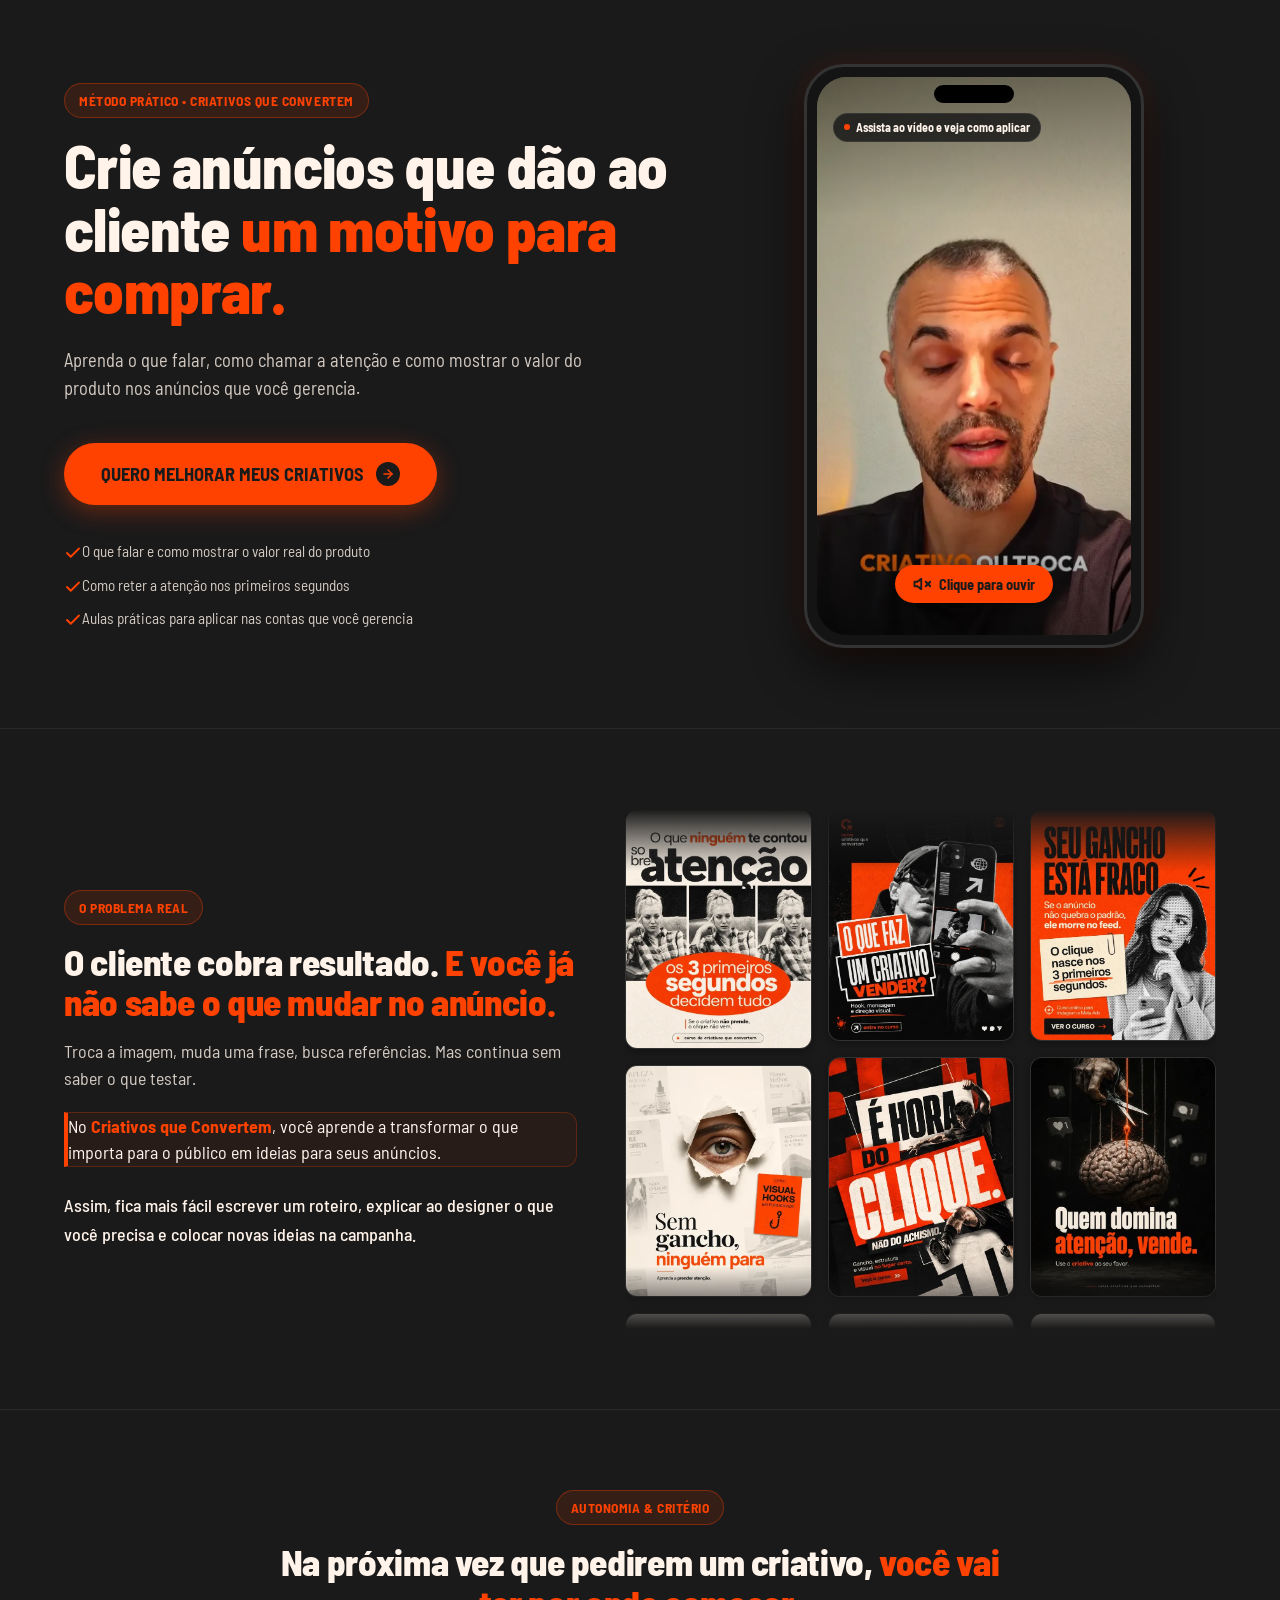
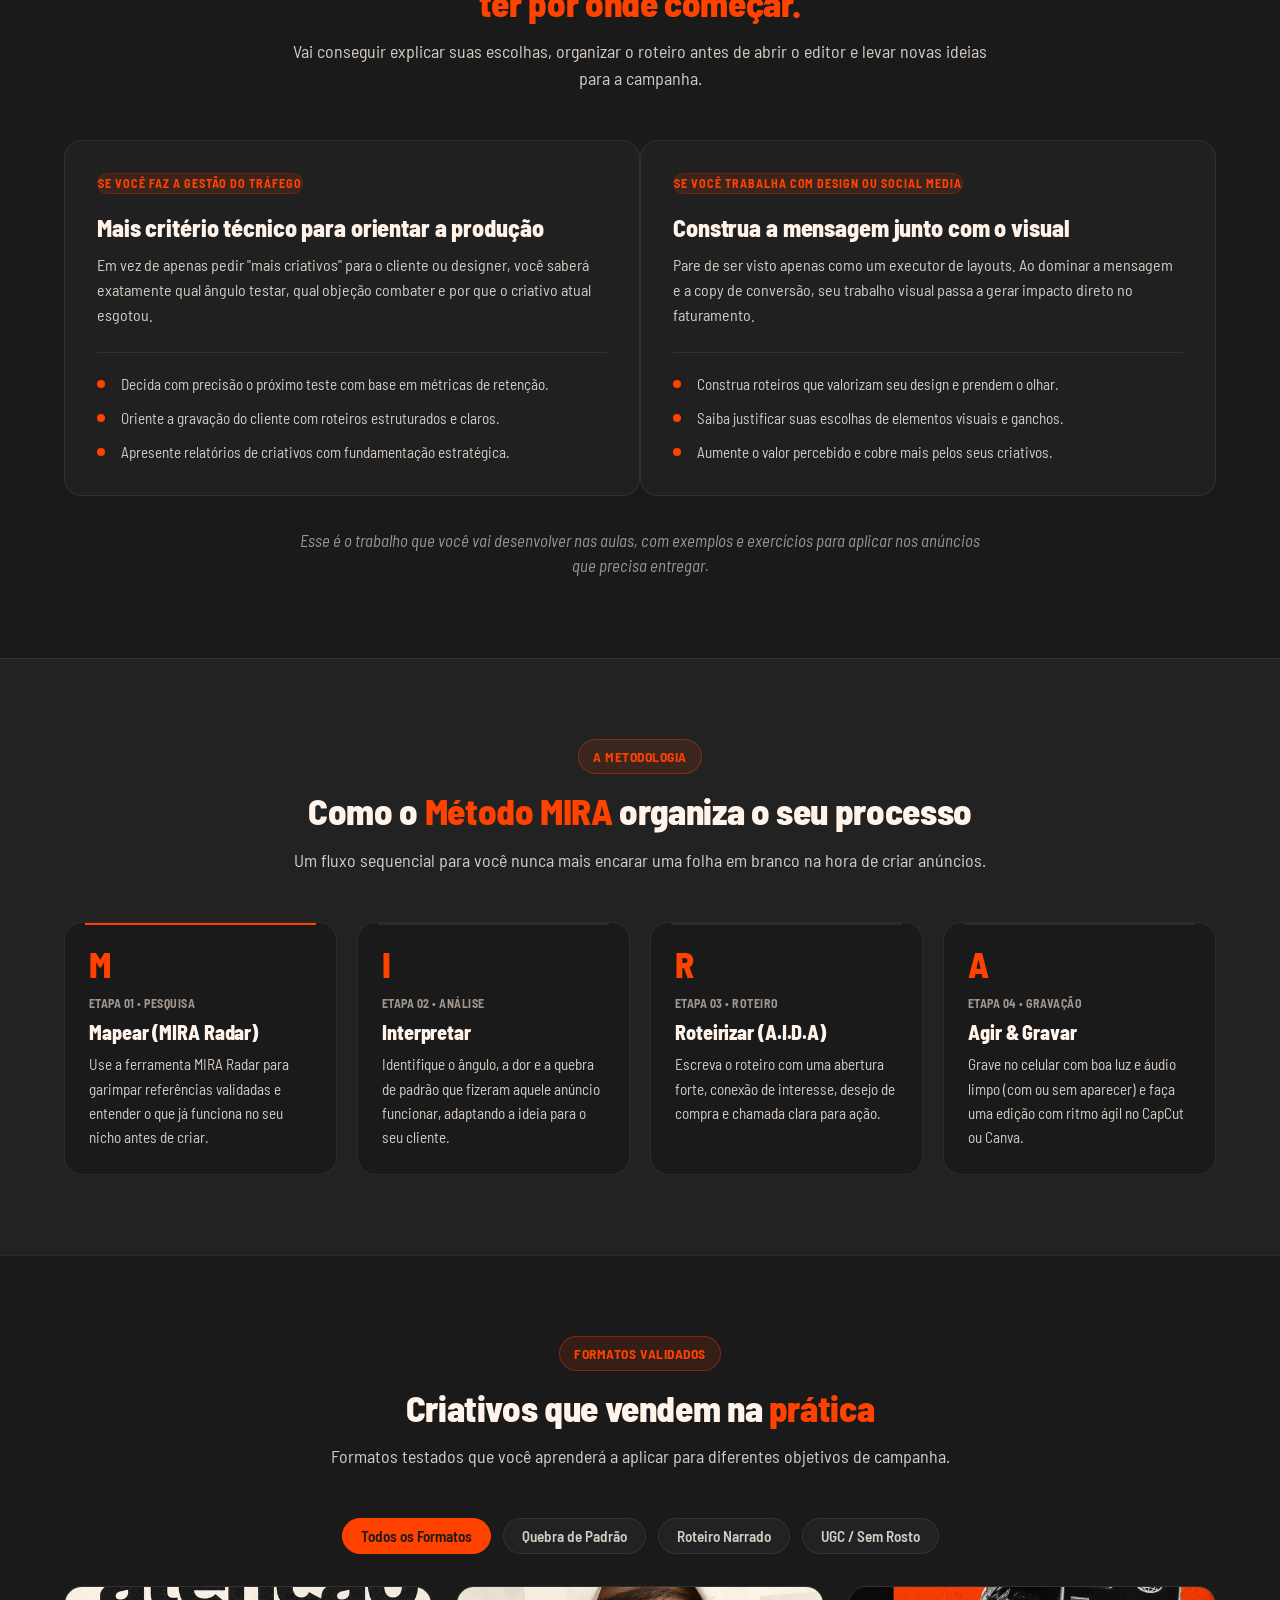
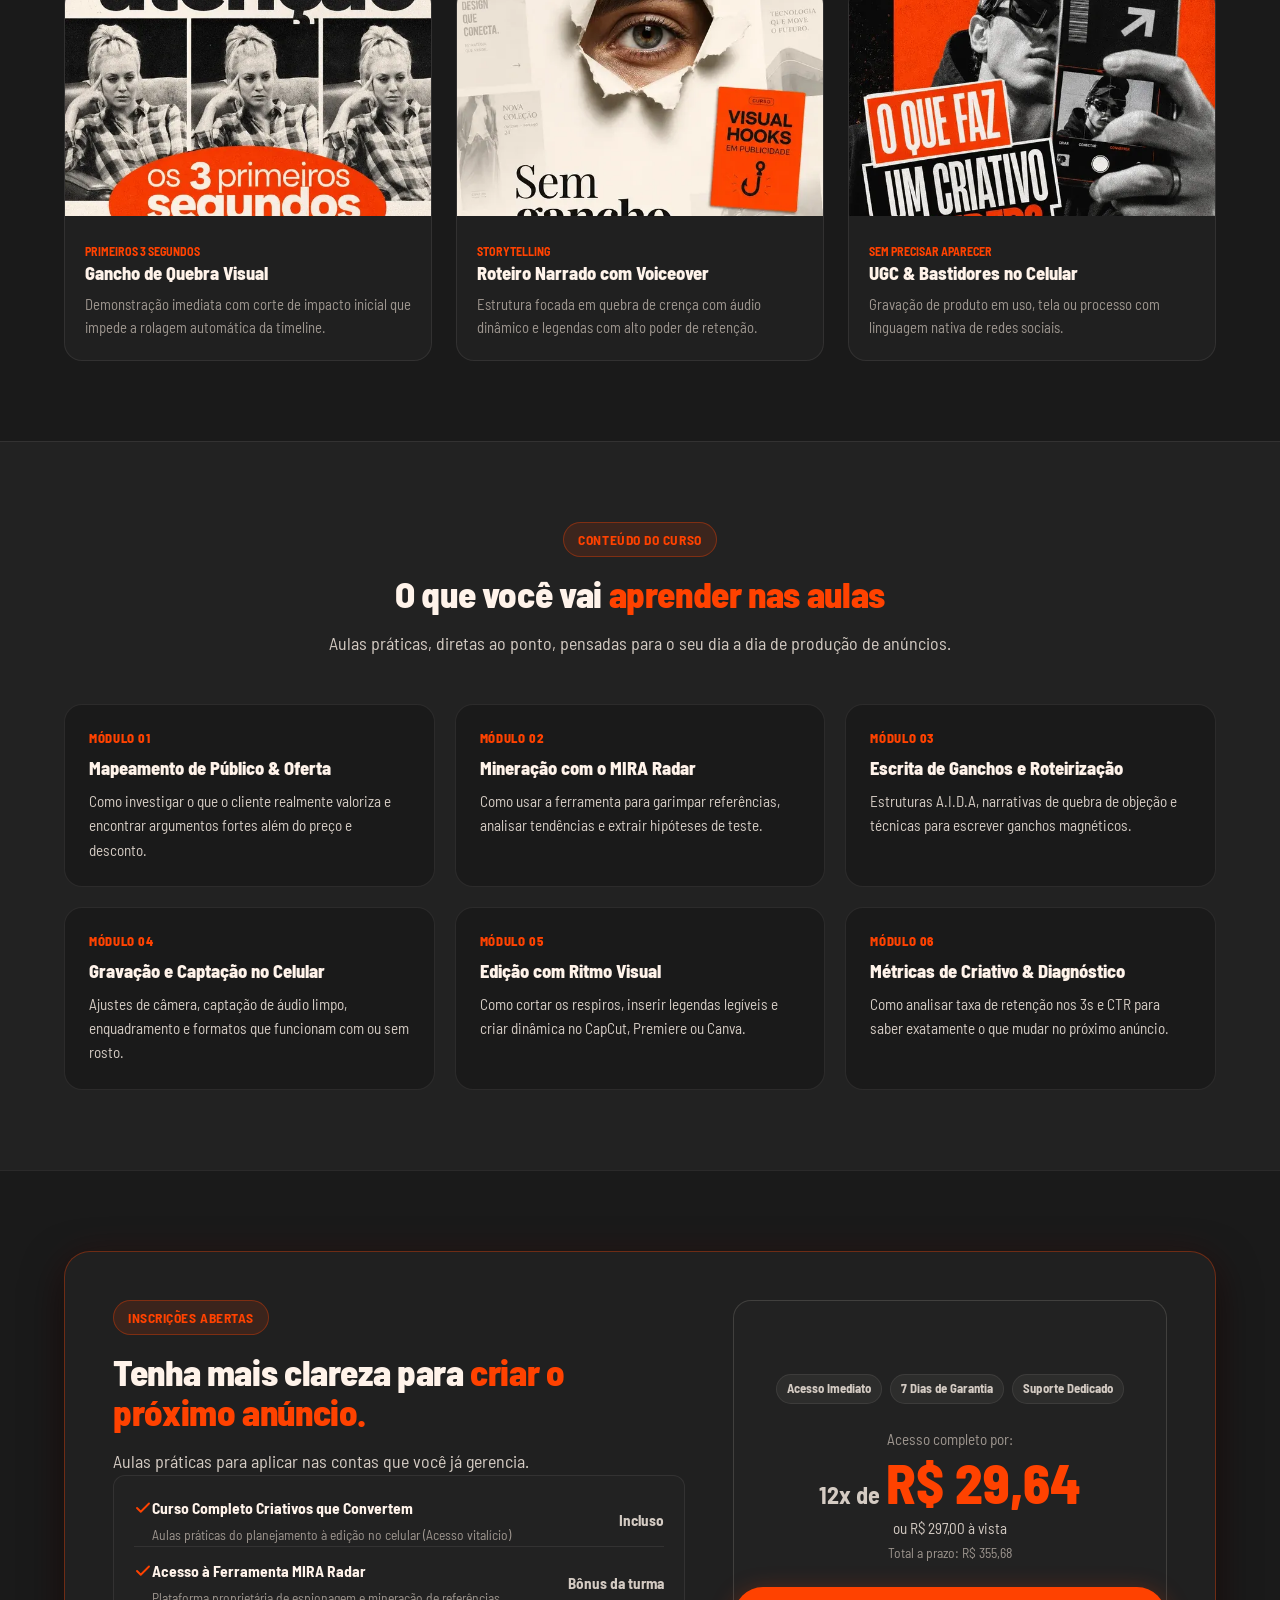
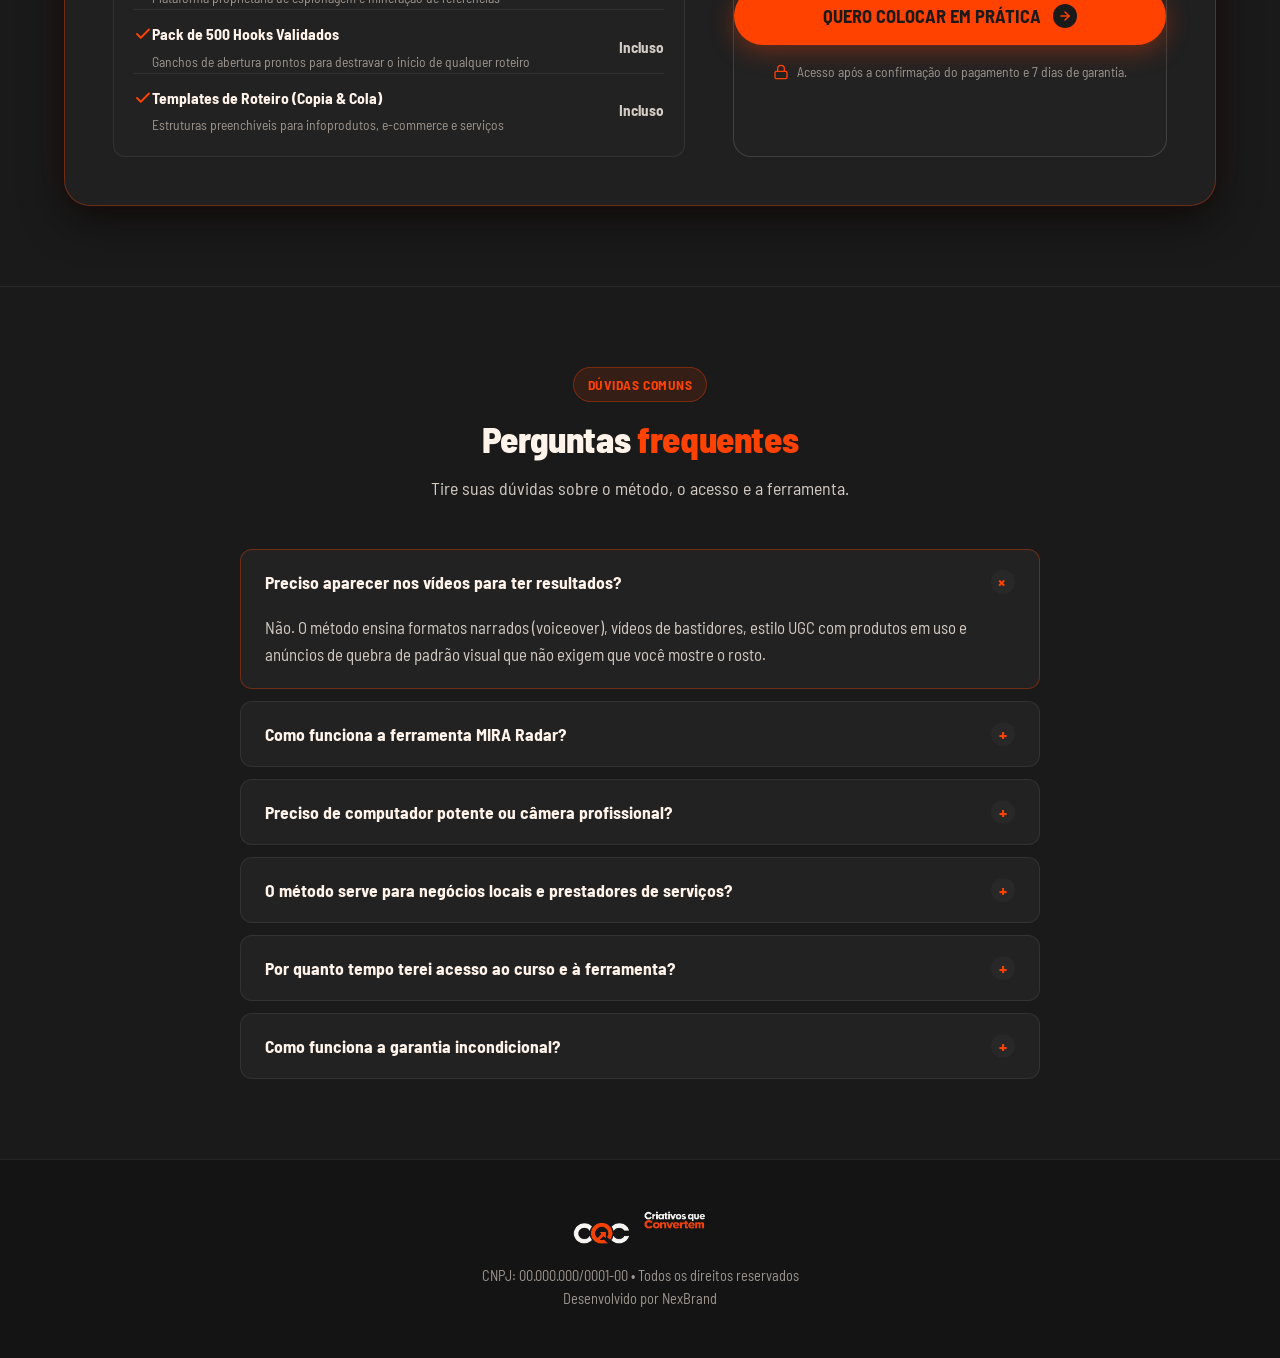
==== commit 961d4a1a: "fix(links): separar Versao A (padrao) na raiz e Versao B (mobile video em evidencia + glow) em /v2" ====
--- a/index.html
+++ b/index.html
@@ -1,1358 +1,654 @@
 <!DOCTYPE html>
 <html lang="pt-BR">
 <head>
-  <meta charset="UTF-8">
-  <meta name="viewport" content="width=device-width, initial-scale=1.0">
-  <title>Curso MIRA — Criativos que Convertem</title>
-  <meta name="description" content="Aprenda o método de 4 etapas para criar anúncios em vídeo que prendem a atenção e trazem cliente, gravando só com o celular e usando o MIRA Radar para encontrar o que já funciona no seu nicho.">
-
-  <!-- Google Fonts: Bebas Neue, IBM Plex Sans, Caveat (handwritten) -->
-  <link rel="preconnect" href="https://fonts.googleapis.com">
-  <link rel="preconnect" href="https://fonts.gstatic.com" crossorigin>
-  <link href="https://fonts.googleapis.com/css2?family=Bebas+Neue&family=Caveat:wght@600;700&family=IBM+Plex+Sans:wght@300;400;500;600;700&display=swap" rel="stylesheet">
+  <meta charset="utf-8"/>
+  <meta content="width=device-width, initial-scale=1.0" name="viewport"/>
+  <title>Criativos que Convertem — Crie anúncios que dão ao cliente um motivo para comprar</title>
+  <meta content="Aprenda o que falar, como chamar a atenção e como mostrar o valor do produto nos anúncios que você gerencia." name="description"/>
+
+  <!-- Google Fonts: Barlow Semi Condensed & Caveat -->
+  <link href="https://fonts.googleapis.com" rel="preconnect"/>
+  <link crossorigin="" href="https://fonts.gstatic.com" rel="preconnect"/>
+  <link href="https://fonts.googleapis.com/css2?family=Barlow+Semi+Condensed:wght@300;400;500;600;700;800;900&family=Caveat:wght@600;700&display=swap" rel="stylesheet"/>
 
   <!-- Favicon & App Icons -->
-  <link rel="icon" type="image/x-icon" href="favicon.ico">
-  <link rel="icon" type="image/png" sizes="16x16" href="assets/favicon-16x16.png">
-  <link rel="icon" type="image/png" sizes="32x32" href="assets/favicon-32x32.png">
-  <link rel="icon" type="image/png" sizes="48x48" href="assets/favicon-48x48.png">
-  <link rel="apple-touch-icon" sizes="180x180" href="assets/apple-touch-icon.png">
-
-  <link rel="stylesheet" href="styles.css">
+  <link href="favicon.ico" rel="icon" type="image/x-icon"/>
+  <link href="assets/favicon-32x32.png" rel="icon" sizes="32x32" type="image/png"/>
+  <link href="assets/apple-touch-icon.png" rel="apple-touch-icon" sizes="180x180"/>
+
+  <link href="styles.css" rel="stylesheet"/>
 
   <!-- ===================================================
-       META PIXEL & CONVERSIONS API (CAPI) TRACKING ENGINE
+       CONFIGURAÇÃO COMERCIAL & TRACKING (CAPI & PIXEL)
   =================================================== -->
   <script>
     window.MIRA_CONFIG = {
-      pixelId: 'YOUR_PIXEL_ID', // Preencha com o ID do seu Pixel Meta (Ex: 1234567890)
-      capiEndpoint: '/api/meta-capi',
-      currency: 'BRL',
-      productValue: 297.00,
-      enableConsoleLog: true
+      pixelId: 'YOUR_PIXEL_ID', // Substitua pelo seu ID do Pixel Meta
+      checkoutUrl: '', // Insira a URL real da sua plataforma de checkout
+      priceCash: 297.00,
+      installmentsCount: 12,
+      installmentsValue: 29.64,
+      installmentsTotal: 355.68
     };
   </script>
-  <script src="tracking.js" defer></script>
 </head>
+
 <body>
 
-  <!-- Ambient Cinematic Glows & Texture Background -->
-  <div class="ambient-glow ambient-glow-1"></div>
-  <div class="ambient-glow ambient-glow-2"></div>
-  <div class="ambient-glow ambient-glow-3"></div>
-  <div class="grain-overlay"></div>
-
-  <!-- Header / Navigation Bar -->
-  <header class="navbar">
-    <div class="container nav-container">
-      <a href="#inicio" class="logo">
-        <img src="assets/logo-cqc-icon.webp" alt="CQC" class="brand-logo-img brand-logo-icon" width="72" height="42" decoding="async">
-      </a>
-
-      <nav class="nav-menu" id="navMenu">
-        <a href="#inicio" class="nav-link active">Início</a>
-        <a href="#metodo" class="nav-link">O Método</a>
-        <a href="#exemplos" class="nav-link">Exemplos</a>
-        <a href="#resultados" class="nav-link">Resultados</a>
-        <a href="#depoimentos" class="nav-link">Depoimentos</a>
-        <a href="#faq" class="nav-link">FAQ</a>
-      </nav>
-
-      <div class="nav-actions">
-        <a href="#oferta" class="btn-primary nav-cta">
-          <span>Quero dominar criativos</span>
-          <span class="btn-arrow-icon">
-            <svg width="14" height="14" viewBox="0 0 24 24" fill="none" stroke="currentColor" stroke-width="2.5" stroke-linecap="round" stroke-linejoin="round">
-              <line x1="5" y1="12" x2="19" y2="12"></line>
-              <polyline points="12 5 19 12 12 19"></polyline>
-            </svg>
-          </span>
-        </a>
-        <button class="mobile-toggle" id="mobileToggle" aria-label="Abrir menu">
-          <span></span><span></span><span></span>
-        </button>
-      </div>
-    </div>
-  </header>
-
   <main>
     <!-- ===================================================
-         HERO SECTION (Fiel ao design da imagem fornecida)
+         DOBRA 1: HERO SECTION
     =================================================== -->
     <section class="hero-section" id="inicio">
-
-      <!-- Motion Background Parallax Layer (GPU-accelerated, ~85KB) -->
-      <div class="hero-bg-gif" id="heroBgGif" aria-hidden="true">
-        <video class="hero-bg-video" autoplay loop muted playsinline poster="assets/bg-hero.webp">
-          <source src="assets/bg-hero.webm" type="video/webm">
-          <source src="assets/bg-hero.mp4" type="video/mp4">
-          <img src="assets/bg-hero.webp" alt="" loading="eager" draggable="false">
-        </video>
-      </div>
-      <div class="hero-bg-overlay" aria-hidden="true"></div>
-      <!-- Dotted Texture Pattern Layer -->
-      <div class="hero-dots-pattern" id="heroDotsPattern" aria-hidden="true"></div>
-
-      <div class="container hero-container">
-        
-        <!-- Hero Left Column: Copy, CTA, Badges, Social Proof -->
+      <div class="container hero-grid">
+        <!-- Coluna Esquerda: A Grande Dor & Promessa -->
         <div class="hero-content">
-          <!-- Block 1: Header (Category, Headline, Description) -->
-          <div class="hero-header-block">
-            <div class="hero-badge">
-              <span class="badge-dot"></span>
-              <span class="badge-text">CURSO PRÁTICO + FERRAMENTA MIRA RADAR</span>
-            </div>
-
-            <h1 class="hero-headline">
-              <span class="headline-white">PARE DE QUEIMAR DINHEIRO</span>
-              <span class="headline-orange">EM ANÚNCIOS IGNORADOS.</span>
-            </h1>
-
-            <p class="hero-description">
-              Aprenda o método de 4 etapas para criar anúncios em vídeo que prendem a atenção e trazem cliente, gravando só com o celular e usando o <strong>MIRA Radar</strong> para encontrar o que já funciona no seu nicho.
+          <div class="badge-tag">MÉTODO PRÁTICO • CRIATIVOS QUE CONVERTEM</div>
+          
+          <h1 class="hero-title">
+            Crie anúncios que dão ao cliente <span class="highlight-orange">um motivo para comprar.</span>
+          </h1>
+          
+          <p class="hero-subtitle">
+            Aprenda o que falar, como chamar a atenção e como mostrar o valor do produto nos anúncios que você gerencia.
+          </p>
+
+          <div class="hero-actions">
+            <a class="btn btn-primary btn-lg" href="#oferta" id="heroMainCta">
+              <span>QUERO MELHORAR MEUS CRIATIVOS</span>
+              <span class="btn-arrow-icon" aria-hidden="true">
+                <svg width="14" height="14" viewBox="0 0 24 24" fill="none" stroke="currentColor" stroke-width="2.5" stroke-linecap="round" stroke-linejoin="round">
+                  <line x1="5" y1="12" x2="19" y2="12"></line>
+                  <polyline points="12 5 19 12 12 19"></polyline>
+                </svg>
+              </span>
+            </a>
+          </div>
+
+          <!-- Benefícios em Destaque -->
+          <div class="hero-benefits">
+            <div class="hero-benefit-item">
+              <svg width="18" height="18" viewBox="0 0 24 24" fill="none" stroke="currentColor" stroke-width="2.5" stroke-linecap="round" stroke-linejoin="round" aria-hidden="true">
+                <polyline points="20 6 9 17 4 12"></polyline>
+              </svg>
+              <span>O que falar e como mostrar o valor real do produto</span>
+            </div>
+            <div class="hero-benefit-item">
+              <svg width="18" height="18" viewBox="0 0 24 24" fill="none" stroke="currentColor" stroke-width="2.5" stroke-linecap="round" stroke-linejoin="round" aria-hidden="true">
+                <polyline points="20 6 9 17 4 12"></polyline>
+              </svg>
+              <span>Como reter a atenção nos primeiros segundos</span>
+            </div>
+            <div class="hero-benefit-item">
+              <svg width="18" height="18" viewBox="0 0 24 24" fill="none" stroke="currentColor" stroke-width="2.5" stroke-linecap="round" stroke-linejoin="round" aria-hidden="true">
+                <polyline points="20 6 9 17 4 12"></polyline>
+              </svg>
+              <span>Aulas práticas para aplicar nas contas que você gerencia</span>
+            </div>
+          </div>
+        </div>
+
+        <!-- Coluna Direita: Demonstração em Vídeo no Smartphone -->
+        <div class="hero-visual">
+          <div class="phone-mockup-frame">
+            <div class="phone-header-notch" aria-hidden="true"></div>
+            <div class="phone-screen-container">
+              <video id="vslVideo" playsinline autoplay muted loop poster="assets/vsl-poster.webp">
+                <source src="assets/vsl-creative.mp4" type="video/mp4"/>
+                Seu navegador não suporta a tag de vídeo.
+              </video>
+              <div class="phone-video-overlay">
+                <div class="phone-video-top-tag">
+                  <span class="live-dot" aria-hidden="true"></span>
+                  <span>Assista ao vídeo e veja como aplicar</span>
+                </div>
+                <div class="phone-controls">
+                  <button class="video-toggle-sound-btn" id="soundToggleBtn" aria-label="Ativar som do vídeo">
+                    <svg id="soundMutedIcon" width="18" height="18" viewBox="0 0 24 24" fill="none" stroke="currentColor" stroke-width="2.5" stroke-linecap="round" stroke-linejoin="round" aria-hidden="true">
+                      <polygon points="11 5 6 9 2 9 2 15 6 15 11 19 11 5"></polygon>
+                      <line x1="23" y1="9" x2="17" y2="15"></line>
+                      <line x1="17" y1="9" x2="23" y2="15"></line>
+                    </svg>
+                    <svg id="soundActiveIcon" width="18" height="18" viewBox="0 0 24 24" fill="none" stroke="currentColor" stroke-width="2.5" stroke-linecap="round" stroke-linejoin="round" style="display:none;" aria-hidden="true">
+                      <polygon points="11 5 6 9 2 9 2 15 6 15 11 19 11 5"></polygon>
+                      <path d="M19.07 4.93a10 10 0 0 1 0 14.14M15.54 8.46a5 5 0 0 1 0 7.07"></path>
+                    </svg>
+                    <span id="soundBtnText">Clique para ouvir</span>
+                  </button>
+                </div>
+              </div>
+            </div>
+          </div>
+        </div>
+      </div>
+    </section>
+
+    <!-- ===================================================
+         DOBRA 2: O VERDADEIRO PROBLEMA & OS 5 PILARES
+    =================================================== -->
+    <section class="reality-section" id="metodo">
+      <div class="container reality-grid">
+        <!-- Texto explicativo -->
+        <div class="reality-info">
+          <div class="badge-tag">O PROBLEMA REAL</div>
+          <h2>
+            O cliente cobra resultado. <span class="highlight-orange">E você já não sabe o que mudar no anúncio.</span>
+          </h2>
+          <p class="reality-lead">
+            Troca a imagem, muda uma frase, busca referências. Mas continua sem saber o que testar.
+          </p>
+          <div class="reality-highlight-box">
+            <p>
+              No <strong>Criativos que Convertem</strong>, você aprende a transformar o que importa para o público em ideias para seus anúncios.
             </p>
           </div>
-
-          <!-- Block 2: Actions & Proof (CTAs, Benefit Tags, Social Proof) -->
-          <div class="hero-actions-block">
-            <div class="hero-ctas">
-              <a href="#oferta" class="btn-primary hero-btn-main">
-                <span>Quero dominar criativos</span>
-                <span class="btn-arrow-icon">
+          <p class="reality-conclusion">
+            Assim, fica mais fácil escrever um roteiro, explicar ao designer o que você precisa e colocar novas ideias na campanha.
+          </p>
+        </div>
+
+        <!-- Mosaico Dinâmico de Criativos Reais -->
+        <div class="creatives-mosaic-grid" aria-label="Exemplos reais de criativos">
+          <div class="mosaic-scroll-col scroll-up">
+            <div class="mosaic-scroll-group">
+              <div class="mosaic-card mosaic-card-featured">
+                <img src="assets/creatives/creative-01-3segundos.webp" alt="Criativo de teste de gancho" width="300" height="400" loading="lazy" decoding="async"/>
+              </div>
+              <div class="mosaic-card mosaic-card-compact">
+                <img src="assets/creatives/creative-04-visual-hooks.webp" alt="Ganchos visuais" width="300" height="200" loading="lazy" decoding="async"/>
+              </div>
+              <div class="mosaic-card mosaic-card-compact">
+                <img src="assets/creatives/creative-05-atencao-ima.webp" alt="Ímã de atenção" width="300" height="200" loading="lazy" decoding="async"/>
+              </div>
+            </div>
+            <div class="mosaic-scroll-group" aria-hidden="true">
+              <div class="mosaic-card mosaic-card-featured">
+                <img src="assets/creatives/creative-01-3segundos.webp" alt="" width="300" height="400" loading="lazy" decoding="async"/>
+              </div>
+              <div class="mosaic-card mosaic-card-compact">
+                <img src="assets/creatives/creative-04-visual-hooks.webp" alt="" width="300" height="200" loading="lazy" decoding="async"/>
+              </div>
+              <div class="mosaic-card mosaic-card-compact">
+                <img src="assets/creatives/creative-05-atencao-ima.webp" alt="" width="300" height="200" loading="lazy" decoding="async"/>
+              </div>
+            </div>
+          </div>
+
+          <div class="mosaic-scroll-col scroll-down">
+            <div class="mosaic-scroll-group">
+              <div class="mosaic-card mosaic-card-compact">
+                <img src="assets/creatives/creative-03-vender.webp" alt="Vender com método" width="300" height="200" loading="lazy" decoding="async"/>
+              </div>
+              <div class="mosaic-card mosaic-card-featured">
+                <img src="assets/creatives/creative-07-clique-achismo.webp" alt="Eliminando o achismo" width="300" height="400" loading="lazy" decoding="async"/>
+              </div>
+              <div class="mosaic-card mosaic-card-compact">
+                <img src="assets/creatives/creative-06-estrategia.webp" alt="Estratégia visual" width="300" height="200" loading="lazy" decoding="async"/>
+              </div>
+            </div>
+            <div class="mosaic-scroll-group" aria-hidden="true">
+              <div class="mosaic-card mosaic-card-compact">
+                <img src="assets/creatives/creative-03-vender.webp" alt="" width="300" height="200" loading="lazy" decoding="async"/>
+              </div>
+              <div class="mosaic-card mosaic-card-featured">
+                <img src="assets/creatives/creative-07-clique-achismo.webp" alt="" width="300" height="400" loading="lazy" decoding="async"/>
+              </div>
+              <div class="mosaic-card mosaic-card-compact">
+                <img src="assets/creatives/creative-06-estrategia.webp" alt="" width="300" height="200" loading="lazy" decoding="async"/>
+              </div>
+            </div>
+          </div>
+
+          <div class="mosaic-scroll-col scroll-up-slow">
+            <div class="mosaic-scroll-group">
+              <div class="mosaic-card mosaic-card-compact">
+                <img src="assets/creatives/creative-02-gancho.webp" alt="Gancho de abertura" width="300" height="200" loading="lazy" decoding="async"/>
+              </div>
+              <div class="mosaic-card mosaic-card-featured">
+                <img src="assets/creatives/creative-08-dominio-atencao.webp" alt="Atenção retida" width="300" height="400" loading="lazy" decoding="async"/>
+              </div>
+              <div class="mosaic-card mosaic-card-compact">
+                <img src="assets/creatives/creative-05-atencao-ima.webp" alt="Estrutura de retenção" width="300" height="200" loading="lazy" decoding="async"/>
+              </div>
+            </div>
+            <div class="mosaic-scroll-group" aria-hidden="true">
+              <div class="mosaic-card mosaic-card-compact">
+                <img src="assets/creatives/creative-02-gancho.webp" alt="" width="300" height="200" loading="lazy" decoding="async"/>
+              </div>
+              <div class="mosaic-card mosaic-card-featured">
+                <img src="assets/creatives/creative-08-dominio-atencao.webp" alt="" width="300" height="400" loading="lazy" decoding="async"/>
+              </div>
+              <div class="mosaic-card mosaic-card-compact">
+                <img src="assets/creatives/creative-05-atencao-ima.webp" alt="" width="300" height="200" loading="lazy" decoding="async"/>
+              </div>
+            </div>
+          </div>
+        </div>
+      </div>
+    </section>
+
+    <!-- ===================================================
+         DOBRA 3: TRANSFORMAÇÃO & APLICAÇÃO NO DIA A DIA
+    =================================================== -->
+    <section class="target-section">
+      <div class="container">
+        <div class="section-header text-center">
+          <span class="badge-tag">AUTONOMIA & CRITÉRIO</span>
+          <h2>Na próxima vez que pedirem um criativo, <span class="highlight-orange">você vai ter por onde começar.</span></h2>
+          <p>
+            Vai conseguir explicar suas escolhas, organizar o roteiro antes de abrir o editor e levar novas ideias para a campanha.
+          </p>
+        </div>
+
+        <div class="roles-grid">
+          <!-- Card Gestão de Tráfego -->
+          <div class="role-card">
+            <div class="role-card-badge">SE VOCÊ FAZ A GESTÃO DO TRÁFEGO</div>
+            <h3>Mais critério técnico para orientar a produção</h3>
+            <p>
+              Em vez de apenas pedir "mais criativos" para o cliente ou designer, você saberá exatamente qual ângulo testar, qual objeção combater e por que o criativo atual esgotou.
+            </p>
+            <ul class="role-card-list">
+              <li>Decida com precisão o próximo teste com base em métricas de retenção.</li>
+              <li>Oriente a gravação do cliente com roteiros estruturados e claros.</li>
+              <li>Apresente relatórios de criativos com fundamentação estratégica.</li>
+            </ul>
+          </div>
+
+          <!-- Card Design / Social Media -->
+          <div class="role-card">
+            <div class="role-card-badge">SE VOCÊ TRABALHA COM DESIGN OU SOCIAL MEDIA</div>
+            <h3>Construa a mensagem junto com o visual</h3>
+            <p>
+              Pare de ser visto apenas como um executor de layouts. Ao dominar a mensagem e a copy de conversão, seu trabalho visual passa a gerar impacto direto no faturamento.
+            </p>
+            <ul class="role-card-list">
+              <li>Construa roteiros que valorizam seu design e prendem o olhar.</li>
+              <li>Saiba justificar suas escolhas de elementos visuais e ganchos.</li>
+              <li>Aumente o valor percebido e cobre mais pelos seus criativos.</li>
+            </ul>
+          </div>
+        </div>
+
+        <div class="roles-footer-note text-center">
+          <p>Esse é o trabalho que você vai desenvolver nas aulas, com exemplos e exercícios para aplicar nos anúncios que precisa entregar.</p>
+        </div>
+      </div>
+    </section>
+
+    <!-- ===================================================
+         DOBRA 4: O MÉTODO MIRA EM 4 ETAPAS
+    =================================================== -->
+    <section class="method-section" id="estrutura">
+      <div class="container">
+        <div class="section-header text-center">
+          <span class="badge-tag">A METODOLOGIA</span>
+          <h2>Como o <span class="highlight-orange">Método MIRA</span> organiza o seu processo</h2>
+          <p>Um fluxo sequencial para você nunca mais encarar uma folha em branco na hora de criar anúncios.</p>
+        </div>
+
+        <div class="method-grid">
+          <!-- Etapa M -->
+          <div class="method-step-card active-step">
+            <div class="step-letter-badge">M</div>
+            <span class="step-tag-pill">ETAPA 01 • PESQUISA</span>
+            <h3>Mapear (MIRA Radar)</h3>
+            <p>Use a ferramenta MIRA Radar para garimpar referências validadas e entender o que já funciona no seu nicho antes de criar.</p>
+          </div>
+
+          <!-- Etapa I -->
+          <div class="method-step-card">
+            <div class="step-letter-badge">I</div>
+            <span class="step-tag-pill">ETAPA 02 • ANÁLISE</span>
+            <h3>Interpretar</h3>
+            <p>Identifique o ângulo, a dor e a quebra de padrão que fizeram aquele anúncio funcionar, adaptando a ideia para o seu cliente.</p>
+          </div>
+
+          <!-- Etapa R -->
+          <div class="method-step-card">
+            <div class="step-letter-badge">R</div>
+            <span class="step-tag-pill">ETAPA 03 • ROTEIRO</span>
+            <h3>Roteirizar (A.I.D.A)</h3>
+            <p>Escreva o roteiro com uma abertura forte, conexão de interesse, desejo de compra e chamada clara para ação.</p>
+          </div>
+
+          <!-- Etapa A -->
+          <div class="method-step-card">
+            <div class="step-letter-badge">A</div>
+            <span class="step-tag-pill">ETAPA 04 • GRAVAÇÃO</span>
+            <h3>Agir & Gravar</h3>
+            <p>Grave no celular com boa luz e áudio limpo (com ou sem aparecer) e faça uma edição com ritmo ágil no CapCut ou Canva.</p>
+          </div>
+        </div>
+      </div>
+    </section>
+
+    <!-- ===================================================
+         DOBRA 5: EXEMPLOS PRÁTICOS
+    =================================================== -->
+    <section class="examples-section" id="exemplos">
+      <div class="container">
+        <div class="section-header text-center">
+          <span class="badge-tag">FORMATOS VALIDADOS</span>
+          <h2>Criativos que vendem na <span class="highlight-orange">prática</span></h2>
+          <p>Formatos testados que você aprenderá a aplicar para diferentes objetivos de campanha.</p>
+        </div>
+
+        <div class="examples-filters" id="exampleFilters" role="tablist">
+          <button class="filter-btn active" data-filter="all" role="tab" aria-selected="true">Todos os Formatos</button>
+          <button class="filter-btn" data-filter="quebra-padrao" role="tab" aria-selected="false">Quebra de Padrão</button>
+          <button class="filter-btn" data-filter="narrado" role="tab" aria-selected="false">Roteiro Narrado</button>
+          <button class="filter-btn" data-filter="ugc" role="tab" aria-selected="false">UGC / Sem Rosto</button>
+        </div>
+
+        <div class="examples-grid">
+          <div class="example-card" data-category="quebra-padrao">
+            <div class="example-card-img">
+              <img src="assets/creatives/creative-01-3segundos.webp" alt="Formato Quebra de Padrão" loading="lazy" decoding="async"/>
+            </div>
+            <div class="example-card-body">
+              <span class="example-badge">Primeiros 3 Segundos</span>
+              <h4>Gancho de Quebra Visual</h4>
+              <p>Demonstração imediata com corte de impacto inicial que impede a rolagem automática da timeline.</p>
+            </div>
+          </div>
+
+          <div class="example-card" data-category="narrado">
+            <div class="example-card-img">
+              <img src="assets/creatives/creative-04-visual-hooks.webp" alt="Formato Roteiro Narrado" loading="lazy" decoding="async"/>
+            </div>
+            <div class="example-card-body">
+              <span class="example-badge">Storytelling</span>
+              <h4>Roteiro Narrado com Voiceover</h4>
+              <p>Estrutura focada em quebra de crença com áudio dinâmico e legendas com alto poder de retenção.</p>
+            </div>
+          </div>
+
+          <div class="example-card" data-category="ugc">
+            <div class="example-card-img">
+              <img src="assets/creatives/creative-03-vender.webp" alt="Formato UGC Sem Rosto" loading="lazy" decoding="async"/>
+            </div>
+            <div class="example-card-body">
+              <span class="example-badge">Sem Precisar Aparecer</span>
+              <h4>UGC & Bastidores no Celular</h4>
+              <p>Gravação de produto em uso, tela ou processo com linguagem nativa de redes sociais.</p>
+            </div>
+          </div>
+        </div>
+      </div>
+    </section>
+
+    <!-- ===================================================
+         DOBRA 6: CONTEÚDO PROGRAMÁTICO (MÓDULOS)
+    =================================================== -->
+    <section class="modules-section">
+      <div class="container">
+        <div class="section-header text-center">
+          <span class="badge-tag">CONTEÚDO DO CURSO</span>
+          <h2>O que você vai <span class="highlight-orange">aprender nas aulas</span></h2>
+          <p>Aulas práticas, diretas ao ponto, pensadas para o seu dia a dia de produção de anúncios.</p>
+        </div>
+
+        <div class="modules-grid">
+          <div class="module-card">
+            <span class="module-num">Módulo 01</span>
+            <h4>Mapeamento de Público & Oferta</h4>
+            <p>Como investigar o que o cliente realmente valoriza e encontrar argumentos fortes além do preço e desconto.</p>
+          </div>
+
+          <div class="module-card">
+            <span class="module-num">Módulo 02</span>
+            <h4>Mineração com o MIRA Radar</h4>
+            <p>Como usar a ferramenta para garimpar referências, analisar tendências e extrair hipóteses de teste.</p>
+          </div>
+
+          <div class="module-card">
+            <span class="module-num">Módulo 03</span>
+            <h4>Escrita de Ganchos e Roteirização</h4>
+            <p>Estruturas A.I.D.A, narrativas de quebra de objeção e técnicas para escrever ganchos magnéticos.</p>
+          </div>
+
+          <div class="module-card">
+            <span class="module-num">Módulo 04</span>
+            <h4>Gravação e Captação no Celular</h4>
+            <p>Ajustes de câmera, captação de áudio limpo, enquadramento e formatos que funcionam com ou sem rosto.</p>
+          </div>
+
+          <div class="module-card">
+            <span class="module-num">Módulo 05</span>
+            <h4>Edição com Ritmo Visual</h4>
+            <p>Como cortar os respiros, inserir legendas legíveis e criar dinâmica no CapCut, Premiere ou Canva.</p>
+          </div>
+
+          <div class="module-card">
+            <span class="module-num">Módulo 06</span>
+            <h4>Métricas de Criativo & Diagnóstico</h4>
+            <p>Como analisar taxa de retenção nos 3s e CTR para saber exatamente o que mudar no próximo anúncio.</p>
+          </div>
+        </div>
+      </div>
+    </section>
+
+    <!-- ===================================================
+         DOBRA 7: OFERTA & CONDIÇÕES
+    =================================================== -->
+    <section class="offer-section" id="oferta">
+      <div class="container">
+        <div class="offer-card-2col">
+          <!-- Coluna 1: O que está incluso -->
+          <div class="offer-left-col">
+            <div class="badge-tag">INSCRIÇÕES ABERTAS</div>
+            <h2>Tenha mais clareza para <span class="highlight-orange">criar o próximo anúncio.</span></h2>
+            <p class="offer-desc">
+              Aulas práticas para aplicar nas contas que você já gerencia.
+            </p>
+
+            <div class="value-stack-box">
+              <div class="value-stack-item">
+                <div class="stack-item-info">
+                  <svg width="18" height="18" viewBox="0 0 24 24" fill="none" stroke="currentColor" stroke-width="2.5" stroke-linecap="round" stroke-linejoin="round" aria-hidden="true">
+                    <polyline points="20 6 9 17 4 12"></polyline>
+                  </svg>
+                  <div>
+                    <strong>Curso Completo Criativos que Convertem</strong>
+                    <span>Aulas práticas do planejamento à edição no celular (Acesso vitalício)</span>
+                  </div>
+                </div>
+                <div class="stack-item-price">Incluso</div>
+              </div>
+
+              <div class="value-stack-item">
+                <div class="stack-item-info">
+                  <svg width="18" height="18" viewBox="0 0 24 24" fill="none" stroke="currentColor" stroke-width="2.5" stroke-linecap="round" stroke-linejoin="round" aria-hidden="true">
+                    <polyline points="20 6 9 17 4 12"></polyline>
+                  </svg>
+                  <div>
+                    <strong>Acesso à Ferramenta MIRA Radar</strong>
+                    <span>Plataforma proprietária de espionagem e mineração de referências</span>
+                  </div>
+                </div>
+                <div class="stack-item-price">Bônus da turma</div>
+              </div>
+
+              <div class="value-stack-item">
+                <div class="stack-item-info">
+                  <svg width="18" height="18" viewBox="0 0 24 24" fill="none" stroke="currentColor" stroke-width="2.5" stroke-linecap="round" stroke-linejoin="round" aria-hidden="true">
+                    <polyline points="20 6 9 17 4 12"></polyline>
+                  </svg>
+                  <div>
+                    <strong>Pack de 500 Hooks Validados</strong>
+                    <span>Ganchos de abertura prontos para destravar o início de qualquer roteiro</span>
+                  </div>
+                </div>
+                <div class="stack-item-price">Incluso</div>
+              </div>
+
+              <div class="value-stack-item">
+                <div class="stack-item-info">
+                  <svg width="18" height="18" viewBox="0 0 24 24" fill="none" stroke="currentColor" stroke-width="2.5" stroke-linecap="round" stroke-linejoin="round" aria-hidden="true">
+                    <polyline points="20 6 9 17 4 12"></polyline>
+                  </svg>
+                  <div>
+                    <strong>Templates de Roteiro (Copia & Cola)</strong>
+                    <span>Estruturas preenchíveis para infoprodutos, e-commerce e serviços</span>
+                  </div>
+                </div>
+                <div class="stack-item-price">Incluso</div>
+              </div>
+            </div>
+          </div>
+
+          <!-- Coluna 2: Preço & Ação Direta -->
+          <div class="offer-right-col">
+            <div class="checkout-panel">
+              <div class="checkout-pills">
+                <span class="checkout-pill">Acesso Imediato</span>
+                <span class="checkout-pill">7 Dias de Garantia</span>
+                <span class="checkout-pill">Suporte Dedicado</span>
+              </div>
+
+              <div class="checkout-price-block">
+                <div class="price-intro">Acesso completo por:</div>
+                <div class="price-installments">
+                  <span class="price-times">12x de</span>
+                  <span class="price-amount">R$ 29,64</span>
+                </div>
+                <div class="price-cash-info">ou R$ 297,00 à vista</div>
+                <div class="price-total-note">Total a prazo: R$ 355,68</div>
+              </div>
+
+              <button class="btn btn-primary btn-lg btn-block" id="checkoutBtn" type="button">
+                <span>QUERO COLOCAR EM PRÁTICA</span>
+                <span class="btn-arrow-icon" aria-hidden="true">
                   <svg width="14" height="14" viewBox="0 0 24 24" fill="none" stroke="currentColor" stroke-width="2.5" stroke-linecap="round" stroke-linejoin="round">
                     <line x1="5" y1="12" x2="19" y2="12"></line>
                     <polyline points="12 5 19 12 12 19"></polyline>
                   </svg>
                 </span>
-              </a>
-            </div>
-
-            <!-- Feature Tag Badges (Selos de Resultado) -->
-            <div class="hero-tags">
-              <div class="tag-item">
-                <span class="tag-icon">
-                  <svg width="14" height="14" viewBox="0 0 24 24" fill="none" stroke="#FF4500" stroke-width="2" stroke-linecap="round" stroke-linejoin="round">
-                    <path d="M16 4h2a2 2 0 0 1 2 2v14a2 2 0 0 1-2 2H6a2 2 0 0 1-2-2V6a2 2 0 0 1 2-2h2"></path>
-                    <rect x="8" y="2" width="8" height="4" rx="1" ry="1"></rect>
-                  </svg>
-                </span>
-                <span class="tag-label">Templates Copia & Cola</span>
-              </div>
-
-              <div class="tag-item">
-                <span class="tag-icon">
-                  <svg width="14" height="14" viewBox="0 0 24 24" fill="none" stroke="#FF4500" stroke-width="2" stroke-linecap="round" stroke-linejoin="round">
-                    <path d="M17.94 17.94A10.07 10.07 0 0 1 12 20c-7 0-11-8-11-8a18.45 18.45 0 0 1 5.06-5.94M9.9 4.24A9.12 9.12 0 0 1 12 4c7 0 11 8 11 8a18.5 18.5 0 0 1-2.16 3.19m-6.72-1.07a3 3 0 1 1-4.24-4.24"></path>
-                    <line x1="1" y1="1" x2="23" y2="23"></line>
-                  </svg>
-                </span>
-                <span class="tag-label">Sem precisar aparecer</span>
-              </div>
-
-              <div class="tag-item">
-                <span class="tag-icon">
-                  <svg width="14" height="14" viewBox="0 0 24 24" fill="none" stroke="#FF4500" stroke-width="2" stroke-linecap="round" stroke-linejoin="round">
-                    <rect x="5" y="2" width="14" height="20" rx="2" ry="2"></rect>
-                    <line x1="12" y1="18" x2="12.01" y2="18"></line>
-                  </svg>
-                </span>
-                <span class="tag-label">Gravação 100% no Celular</span>
-              </div>
-            </div>
-          </div>
-
-        </div>
-
-        <!-- Hero Right Column: The 3D Composition with Phone, Annotations, Floating Cards, Charts & Video Console -->
-        <div class="hero-visual" id="heroVisual">
-          
-          <!-- Central 3D Smartphone Mockup with VSL Video -->
-          <div class="phone-mockup-wrapper" id="phoneMockupWrapper">
-            
-            <!-- Creative Studio Accents & Viewfinder Elements (Reforço visual de criação de anúncios) -->
-            <div class="creative-studio-decorations" aria-hidden="true">
-              <!-- Top Left: Hook Tag -->
-              <div class="creative-meta-badge badge-hook">
-                <span class="badge-icon">⚡</span>
-                <span>HOOK VENCEDOR • 0:00-0:03</span>
-              </div>
-
-              <!-- Top Right: Video Spec Pill -->
-              <div class="creative-meta-badge badge-rec">
-                <span class="rec-dot"></span>
-                <span>[REC] 4K • 60FPS</span>
-              </div>
-
-              <!-- Mid Left: Dynamic Cut / BPM -->
-              <div class="creative-meta-badge badge-bpm">
-                <span class="badge-icon">✂️</span>
-                <span>CORTE DINÂMICO • 120 BPM</span>
-              </div>
-
-              <!-- Mid Right: Trending Audio Pill with Animated Equalizer -->
-              <div class="creative-meta-badge badge-audio">
-                <div class="equalizer-bars">
-                  <span class="eq-bar"></span>
-                  <span class="eq-bar"></span>
-                  <span class="eq-bar"></span>
-                  <span class="eq-bar"></span>
-                </div>
-                <span>ÁUDIO VIRAL EM ALTA</span>
-              </div>
-
-              <!-- Creative Viewfinder Brackets Framing the Phone -->
-              <div class="viewfinder-bracket bracket-tl"></div>
-              <div class="viewfinder-bracket bracket-tr"></div>
-              <div class="viewfinder-bracket bracket-bl"></div>
-              <div class="viewfinder-bracket bracket-br"></div>
-
-              <!-- Studio Sparkles & Crosshairs -->
-              <span class="creative-crosshair crosshair-1">+</span>
-              <span class="creative-crosshair crosshair-2">+</span>
-              <span class="creative-sparkle sparkle-1">✦</span>
-              <span class="creative-sparkle sparkle-2">✦</span>
-            </div>
-
-            <div class="phone-case phone-real-mockup">
-              <!-- Screen Mask with VSL Video (Fits perfectly in the transparent cutout) -->
-              <div class="phone-screen phone-vsl-screen" id="phoneScreen">
-                <!-- Screen Glass Reflection Glare -->
-                <div class="phone-screen-glare"></div>
-
-                <!-- Top Status / VSL Info Bar -->
-                <div class="vsl-top-bar">
-                  <div class="vsl-live-badge">
-                    <span class="live-dot"></span>
-                    <span>VSL AO VIVO</span>
-                  </div>
-                  <button class="vsl-sound-btn" id="vslSoundBtn" aria-label="Alternar som">
-                    <svg class="sound-icon-muted" width="16" height="16" viewBox="0 0 24 24" fill="none" stroke="currentColor" stroke-width="2.5" stroke-linecap="round" stroke-linejoin="round">
-                      <polygon points="11 5 6 9 2 9 2 15 6 15 11 19 11 5"></polygon>
-                      <line x1="23" y1="9" x2="17" y2="15"></line>
-                      <line x1="17" y1="9" x2="23" y2="15"></line>
-                    </svg>
-                    <svg class="sound-icon-active" width="16" height="16" viewBox="0 0 24 24" fill="none" stroke="currentColor" stroke-width="2.5" stroke-linecap="round" stroke-linejoin="round" style="display: none;">
-                      <polygon points="11 5 6 9 2 9 2 15 6 15 11 19 11 5"></polygon>
-                      <path d="M19.07 4.93a10 10 0 0 1 0 14.14M15.54 8.46a5 5 0 0 1 0 7.07"></path>
-                    </svg>
-                  </button>
-                </div>
-
-                <!-- Video Mask Container with Smart Facade & Native Video -->
-                <div class="vsl-video-container">
-                  <video 
-                    id="vslNativeVideo" 
-                    class="vsl-native-video" 
-                    src="assets/vsl-creative.mp4" 
-                    poster="assets/vsl-poster.webp"
-                    muted 
-                    loop 
-                    playsinline 
-                    preload="auto">
-                  </video>
-                </div>
-
-                <!-- Unmute / Start Audio Banner Prompt (VSL Style) -->
-                <div class="vsl-unmute-prompt" id="vslUnmutePrompt">
-                  <div class="unmute-speaker-ripple">
-                    <div class="ripple-wave"></div>
-                    <div class="ripple-icon">
-                      <svg width="28" height="28" viewBox="0 0 24 24" fill="none" stroke="#FFFFFF" stroke-width="2.5" stroke-linecap="round" stroke-linejoin="round">
-                        <polygon points="11 5 6 9 2 9 2 15 6 15 11 19 11 5"></polygon>
-                        <line x1="23" y1="9" x2="17" y2="15"></line>
-                        <line x1="17" y1="9" x2="23" y2="15"></line>
-                      </svg>
-                    </div>
-                  </div>
-                  <span class="unmute-badge">SEU VÍDEO JÁ COMEÇOU</span>
-                  <div class="unmute-btn-wrapper">
-                    <span class="unmute-cta">CLIQUE AQUI PARA ASSISTIR 🔊</span>
-                    <!-- Mãozinha indicativa com animação de clique / toque -->
-                    <div class="unmute-floating-hand" id="unmuteFloatingHand" aria-hidden="true">
-                      <span class="hand-tap-pulse pulse-1"></span>
-                      <span class="hand-tap-pulse pulse-2"></span>
-                      <svg class="hand-pointer-svg" viewBox="0 0 64 64" fill="none" xmlns="http://www.w3.org/2000/svg">
-                        <defs>
-                          <linearGradient id="handGrad" x1="16" y1="8" x2="48" y2="52" gradientUnits="userSpaceOnUse">
-                            <stop offset="0%" stop-color="#FFFFFF"/>
-                            <stop offset="35%" stop-color="#FFE3CC"/>
-                            <stop offset="75%" stop-color="#FF9D42"/>
-                            <stop offset="100%" stop-color="#E85D04"/>
-                          </linearGradient>
-                          <filter id="handShadow" x="-30%" y="-30%" width="160%" height="160%">
-                            <feDropShadow dx="0" dy="4" stdDeviation="4" flood-color="rgba(0,0,0,0.7)"/>
-                            <feDropShadow dx="0" dy="0" stdDeviation="6" flood-color="rgba(255,102,0,0.8)"/>
-                          </filter>
-                        </defs>
-                        <g filter="url(#handShadow)">
-                          <!-- Mão apontando o dedo indicador para clicar -->
-                          <path d="M26 6C24.34 6 23 7.34 23 9V29.5L21.4 27.4C19.9 25.4 17 25 15 26.5C13 28 12.6 30.9 14.1 32.9L21 42C24.5 46.8 30.1 49.5 36 49.5H38C45.7 49.5 52 43.2 52 35.5V26.5C52 24.84 50.66 23.5 49 23.5C48.6 23.5 48.2 23.6 47.8 23.7C47.4 22.4 46.2 21.5 44.8 21.5C44.3 21.5 43.8 21.6 43.4 21.8C42.8 20.5 41.5 19.5 40 19.5C39.6 19.5 39.2 19.6 38.8 19.7V9C38.8 7.34 37.46 6 35.8 6C34.14 6 32.8 7.34 32.8 9V23.5H30V9C30 7.34 28.66 6 27 6H26Z" 
-                                fill="url(#handGrad)" stroke="#FFFFFF" stroke-width="2.2" stroke-linecap="round" stroke-linejoin="round"/>
-                          <!-- Detalhes de dobras dos dedos -->
-                          <path d="M23 18H29" stroke="#E85D04" stroke-width="1.5" stroke-linecap="round"/>
-                          <path d="M33 16H38" stroke="#E85D04" stroke-width="1.5" stroke-linecap="round"/>
-                          <path d="M40 25H45" stroke="#E85D04" stroke-width="1.5" stroke-linecap="round"/>
-                        </g>
-                      </svg>
-                    </div>
-                  </div>
-                </div>
-
-                <!-- Read-Only VSL Progress Indicator (Não clicável, não arrastável) -->
-                <div class="vsl-progress-track">
-                  <div class="vsl-progress-fill" id="vslProgressFill"></div>
-                </div>
-
-                <!-- Bottom VSL Lock Tag -->
-                <div class="vsl-bottom-lock">
-                  <svg width="10" height="10" viewBox="0 0 24 24" fill="none" stroke="currentColor" stroke-width="2.5"><rect x="3" y="11" width="18" height="11" rx="2" ry="2"></rect><path d="M7 11V7a5 5 0 0 1 10 0v4"></path></svg>
-                  <span>REPRODUÇÃO CONTÍNUA • MIRA METHOD</span>
-                </div>
-              </div>
-
-              <!-- Real iPhone 3D Cutout Frame Overlay (Bezel, Titanium rim, Neon glow, Dynamic island) -->
-              <img src="assets/iphone-frame-cutout.webp" class="phone-frame-overlay" alt="iPhone Neon" draggable="false" width="576" height="1024" decoding="async">
-            </div>
-          </div>
-
-          <!-- ===================================================================
-               COLUNA DE CRIATIVOS EM SCROLL INFINITO (DIREITA DO CELULAR)
-               Scroll infinito contínuo para cima com contorno laranja no centro
-          =================================================================== -->
-          <div class="creatives-stream-wrapper" id="creativesStreamWrapper" aria-label="Criativos em scroll contínuo">
-            
-            <!-- Viewport com máscara de fade superior e inferior -->
-            <div class="creatives-stream-viewport" id="creativesStreamViewport">
-              <div class="creatives-stream-track" id="creativesStreamTrack">
-                
-                <!-- Criativo 04: Visual Hooks -->
-                <div class="stream-card" data-title="Visual Hooks">
-                  <div class="stream-card-inner">
-                    <img src="assets/creatives/creative-04-visual-hooks.webp" alt="Visual Hook" class="stream-card-img" loading="lazy" width="600" height="749" decoding="async">
-                    <div class="stream-card-glare"></div>
-                    <span class="stream-card-pill">👁️ VISUAL HOOK</span>
-                    <div class="stream-card-selected-badge">
-                      <span class="sel-icon">★</span>
-                      <span>SELECIONADO</span>
-                    </div>
-                  </div>
-                </div>
-
-                <!-- Criativo 05: Ímã de Atenção -->
-                <div class="stream-card" data-title="Ímã de Atenção">
-                  <div class="stream-card-inner">
-                    <img src="assets/creatives/creative-05-atencao-ima.webp" alt="Ímã de Atenção" class="stream-card-img" loading="lazy" width="600" height="749" decoding="async">
-                    <div class="stream-card-glare"></div>
-                    <span class="stream-card-pill pill-orange">🧲 ÍMÃ DE ATENÇÃO</span>
-                    <div class="stream-card-selected-badge">
-                      <span class="sel-icon">★</span>
-                      <span>SELECIONADO</span>
-                    </div>
-                  </div>
-                </div>
-
-                <!-- Criativo 06: Estratégia Ads -->
-                <div class="stream-card" data-title="Estratégia Ads">
-                  <div class="stream-card-inner">
-                    <img src="assets/creatives/creative-06-estrategia.webp" alt="Estratégia Ads" class="stream-card-img" loading="lazy" width="600" height="749" decoding="async">
-                    <div class="stream-card-glare"></div>
-                    <span class="stream-card-pill">🎯 ESTRATÉGIA ADS</span>
-                    <div class="stream-card-selected-badge">
-                      <span class="sel-icon">★</span>
-                      <span>SELECIONADO</span>
-                    </div>
-                  </div>
-                </div>
-
-                <!-- Criativo 07: CTR Sem Achismo -->
-                <div class="stream-card" data-title="CTR Sem Achismo">
-                  <div class="stream-card-inner">
-                    <img src="assets/creatives/creative-07-clique-achismo.webp" alt="CTR Sem Achismo" class="stream-card-img" loading="lazy" width="600" height="749" decoding="async">
-                    <div class="stream-card-glare"></div>
-                    <span class="stream-card-pill pill-orange">📈 CTR ELEVADO</span>
-                    <div class="stream-card-selected-badge">
-                      <span class="sel-icon">★</span>
-                      <span>SELECIONADO</span>
-                    </div>
-                  </div>
-                </div>
-
-                <!-- Criativo 08: Domínio da Atenção -->
-                <div class="stream-card" data-title="Domínio da Atenção">
-                  <div class="stream-card-inner">
-                    <img src="assets/creatives/creative-08-dominio-atencao.webp" alt="Domínio da Atenção" class="stream-card-img" loading="lazy" width="600" height="749" decoding="async">
-                    <div class="stream-card-glare"></div>
-                    <span class="stream-card-pill">🔥 RETENÇÃO MÁXIMA</span>
-                    <div class="stream-card-selected-badge">
-                      <span class="sel-icon">★</span>
-                      <span>SELECIONADO</span>
-                    </div>
-                  </div>
-                </div>
-
-                <!-- Criativo 01: 3 Segundos Decidem Tudo -->
-                <div class="stream-card" data-title="3 Segundos">
-                  <div class="stream-card-inner">
-                    <img src="assets/creatives/creative-01-3segundos.webp" alt="3 Segundos" class="stream-card-img" loading="lazy" width="600" height="749" decoding="async">
-                    <div class="stream-card-glare"></div>
-                    <span class="stream-card-pill">⏱️ HOOK 3S</span>
-                    <div class="stream-card-selected-badge">
-                      <span class="sel-icon">★</span>
-                      <span>SELECIONADO</span>
-                    </div>
-                  </div>
-                </div>
-
-                <!-- Criativo 02: Quebra de Padrão -->
-                <div class="stream-card" data-title="Quebra de Padrão">
-                  <div class="stream-card-inner">
-                    <img src="assets/creatives/creative-02-gancho.webp" alt="Quebra de Padrão" class="stream-card-img" loading="lazy" width="600" height="749" decoding="async">
-                    <div class="stream-card-glare"></div>
-                    <span class="stream-card-pill pill-orange">⚡ QUEBRA DE PADRÃO</span>
-                    <div class="stream-card-selected-badge">
-                      <span class="sel-icon">★</span>
-                      <span>SELECIONADO</span>
-                    </div>
-                  </div>
-                </div>
-
-                <!-- Criativo 03: Direção Visual -->
-                <div class="stream-card" data-title="Direção Visual">
-                  <div class="stream-card-inner">
-                    <img src="assets/creatives/creative-03-vender.webp" alt="Direção Visual" class="stream-card-img" loading="lazy" width="600" height="749" decoding="async">
-                    <div class="stream-card-glare"></div>
-                    <span class="stream-card-pill">🎬 DIREÇÃO VISUAL</span>
-                    <div class="stream-card-selected-badge">
-                      <span class="sel-icon">★</span>
-                      <span>SELECIONADO</span>
-                    </div>
-                  </div>
-                </div>
-
-              </div>
-            </div>
-          </div>
-
-        </div>
-
-      </div>
-    </section>
-
-    <!-- ===================================================
-         DIVISOR MIRA 01: A NOVA REALIDADE
-    =================================================== -->
-    <div class="mira-divider" aria-hidden="true">
-      <div class="mira-divider-track">
-        <div class="mira-divider-glow"></div>
-        <div class="mira-divider-line"></div>
-      </div>
-      <div class="mira-divider-node">
-        <span class="mira-divider-dot"></span>
-        <span class="mira-divider-tag">01 // A NOVA REALIDADE</span>
-      </div>
-    </div>
-
-    <!-- ===================================================
-         DOBRA 2: A NOVA REALIDADE DO TRÁFEGO & MOSAICO DE CRIATIVOS
-         Seção Independente, Bem Espaçada e Altamente Organizada
-    =================================================== -->
-    <section class="reality-check-section" id="metodo">
-      <div class="container">
-        
-        <!-- ===================================================
-             LAYOUT DIVIDIDO (2 COLUNAS): TEXTO + MOSAICO DE CRIATIVOS
-        =================================================== -->
-        <div class="reality-split-layout">
-          
-          <!-- Coluna Esquerda: Diagnóstico da Dor & Era da IA -->
-          <div class="reality-left-col">
-            <div class="reality-badge">
-              <span class="pulse-warning"></span>
-              <span>A NOVA REALIDADE DA ATENÇÃO E DO TRÁFEGO PAGO</span>
-            </div>
-
-            <h2 class="reality-title">
-              A INTELIGÊNCIA ARTIFICIAL MUDOU O TRÁFEGO:<br>
-              <span class="highlight-fire">CRIATIVO GENÉRICO É PREJUÍZO</span> GARANTIDO.
-            </h2>
-
-            <p class="reality-subtitle">
-              Apertar todos os botões no Gerenciador de Anúncios não é mais o diferencial — a inteligência artificial faz a otimização melhor do que você. Se o seu criativo não quebra o padrão nos primeiros segundos, seu orçamento é incinerado e você continua sem vendas.
-            </p>
-
-            <div class="reality-highlights-list">
-              <div class="reality-highlight-item">
-                <span class="highlight-check">✓</span>
-                <div>
-                  <strong>Menos Achismo, Mais Retenção:</strong>
-                  <span>Descubra exatamente o que o algoritmo premia com menor custo por clique e escala rápida.</span>
-                </div>
-              </div>
-            </div>
-          </div>
-
-          <!-- Coluna Direita: Mosaico de Criativos (Direto e sem descrições acima) -->
-          <div class="reality-right-col">
-            <div class="creatives-mosaic-grid">
-              
-              <!-- Item 1: Destaque Principal (Vertical - 3 Segundos Decisivos) -->
-              <div class="mosaic-card mosaic-card-featured">
-                <div class="mosaic-card-media">
-                  <img src="assets/creatives/creative-01-3segundos.webp" alt="Criativo dos 3 Segundos" width="600" height="749" loading="lazy" decoding="async">
-                  <div class="mosaic-card-gradient"></div>
-                </div>
-                <div class="mosaic-card-content">
-                  <div class="mosaic-badges-top">
-                    <span class="mosaic-pill pill-neon">⏱️ REGRA DOS 3s</span>
-                    <span class="mosaic-pill pill-metric">★ 84% RETENÇÃO</span>
-                  </div>
-                  <h4>Abertura com Quebra de Padrão</h4>
-                  <p>Os primeiros 3 segundos decidem se o lead assiste ou passa direto.</p>
-                  <div class="mosaic-metric-footer">
-                    <span>Celular Vertical (9:16)</span>
-                    <span class="metric-highlight">CTR 5.4%</span>
-                  </div>
-                </div>
-              </div>
-
-              <!-- Item 2: Visual Hooks -->
-              <div class="mosaic-card mosaic-card-compact">
-                <div class="mosaic-card-media">
-                  <img src="assets/creatives/creative-04-visual-hooks.webp" alt="Visual Hooks" width="600" height="749" loading="lazy" decoding="async">
-                  <div class="mosaic-card-gradient"></div>
-                </div>
-                <div class="mosaic-card-content">
-                  <span class="mosaic-pill">👁️ VISUAL HOOK</span>
-                  <h4>Ganchos Visuais</h4>
-                </div>
-              </div>
-
-              <!-- Item 3: Ímã de Atenção -->
-              <div class="mosaic-card mosaic-card-compact">
-                <div class="mosaic-card-media">
-                  <img src="assets/creatives/creative-05-atencao-ima.webp" alt="Ímã de Atenção" width="600" height="749" loading="lazy" decoding="async">
-                  <div class="mosaic-card-gradient"></div>
-                </div>
-                <div class="mosaic-card-content">
-                  <span class="mosaic-pill pill-amber">🧲 RETENÇÃO ALTA</span>
-                  <h4>Ímã de Atenção</h4>
-                </div>
-              </div>
-
-              <!-- Item 4: Como Vender Sem Aparecer -->
-              <div class="mosaic-card mosaic-card-compact">
-                <div class="mosaic-card-media">
-                  <img src="assets/creatives/creative-03-vender.webp" alt="Vender Sem Aparecer" width="600" height="749" loading="lazy" decoding="async">
-                  <div class="mosaic-card-gradient"></div>
-                </div>
-                <div class="mosaic-card-content">
-                  <span class="mosaic-pill pill-gold">💰 SEM ROSTO</span>
-                  <h4>Venda Sem Aparecer</h4>
-                </div>
-              </div>
-
-              <!-- Item 5: Estratégia Validada -->
-              <div class="mosaic-card mosaic-card-compact">
-                <div class="mosaic-card-media">
-                  <img src="assets/creatives/creative-06-estrategia.webp" alt="Estratégia Comprovada" width="600" height="749" loading="lazy" decoding="async">
-                  <div class="mosaic-card-gradient"></div>
-                </div>
-                <div class="mosaic-card-content">
-                  <span class="mosaic-pill pill-green">🎯 SCRIPT VALIDADO</span>
-                  <h4>Roteiro Estruturado</h4>
-                </div>
-              </div>
-
-            </div>
-          </div>
-
-        </div>
-      </div>
-    </section>
-
-    <!-- ===================================================
-         DIVISOR MIRA 02: O MÉTODO A.I.D.A
-    =================================================== -->
-    <div class="mira-divider" aria-hidden="true">
-      <div class="mira-divider-track">
-        <div class="mira-divider-glow"></div>
-        <div class="mira-divider-line"></div>
-      </div>
-      <div class="mira-divider-node">
-        <span class="mira-divider-dot"></span>
-        <span class="mira-divider-tag">02 // O MÉTODO A.I.D.A</span>
-      </div>
-    </div>
-
-    <!-- ===================================================
-         DOBRA 3: ESTRUTURA DO CRIATIVO: O QUEBRA-CABEÇA A.I.D.A (LEGO BLOCKS)
-    =================================================== -->
-    <section class="section-aida-structure" id="estrutura">
-      <div class="container">
-
-        <div class="aida-puzzle-wrapper">
-          <div class="aida-puzzle-header text-center">
-            <span class="aida-subtag">A ENGENHARIA DE ENCAIXE QUE CONVERTE</span>
-            <h3 class="aida-puzzle-title">A ESTRUTURA INSEPARÁVEL DO <span class="highlight-fire">CRIATIVO QUE VENDE</span></h3>
-            <p class="aida-puzzle-desc">
-              Cada etapa funciona como uma peça de quebra-cabeça: se faltar uma única parte, a atenção vaza e o anúncio não converte.
-            </p>
-          </div>
-
-          <div class="aida-puzzle-grid">
-            <!-- Peça 1: ATENÇÃO (HOOK) -->
-            <div class="aida-puzzle-card aida-card-a" data-step="1">
-              <div class="puzzle-lego-stud" title="Encaixe Lego Superior"></div>
-              <div class="aida-card-header">
-                <span class="aida-step-tag">01 • PRIMEIROS 3s</span>
-                <span class="aida-letter">A</span>
-              </div>
-              <h4 class="aida-card-title">Atenção (Hook)</h4>
-              <p class="aida-card-text">
-                Trava o polegar no feed. Quebra imediata de padrão e de expectativa para prender quem rola a tela no piloto automático.
-              </p>
-              <div class="aida-card-footer">
-                <span class="aida-pill pill-a">🎯 Trava o Feed</span>
-              </div>
-              <div class="puzzle-tab-connector" aria-hidden="true">
-                <svg width="20" height="20" viewBox="0 0 24 24" fill="currentColor"><path d="M8.59 16.59L13.17 12 8.59 7.41 10 6l6 6-6 6-1.41-1.41z"/></svg>
-              </div>
-            </div>
-
-            <!-- Peça 2: INTERESSE -->
-            <div class="aida-puzzle-card aida-card-i" data-step="2">
-              <div class="puzzle-lego-stud" title="Encaixe Lego Superior"></div>
-              <div class="aida-card-header">
-                <span class="aida-step-tag">02 • IDENTIFICAÇÃO</span>
-                <span class="aida-letter">I</span>
-              </div>
-              <h4 class="aida-card-title">Interesse</h4>
-              <p class="aida-card-text">
-                Conecta com a ferida real ou desejo oculto do lead. Ele para de assistir como um curioso e passa a se enxergar na história.
-              </p>
-              <div class="aida-card-footer">
-                <span class="aida-pill pill-i">⚡ Conecta na Dor</span>
-              </div>
-              <div class="puzzle-tab-connector" aria-hidden="true">
-                <svg width="20" height="20" viewBox="0 0 24 24" fill="currentColor"><path d="M8.59 16.59L13.17 12 8.59 7.41 10 6l6 6-6 6-1.41-1.41z"/></svg>
-              </div>
-            </div>
-
-            <!-- Peça 3: DESEJO -->
-            <div class="aida-puzzle-card aida-card-d" data-step="3">
-              <div class="puzzle-lego-stud" title="Encaixe Lego Superior"></div>
-              <div class="aida-card-header">
-                <span class="aida-step-tag">03 • TRANSFORMAÇÃO</span>
-                <span class="aida-letter">D</span>
-              </div>
-              <h4 class="aida-card-title">Desejo</h4>
-              <p class="aida-card-text">
-                Demonstra o mecanismo único e o contraste antes vs. depois. Gera a certeza irresistível de que a sua solução é indispensável.
-              </p>
-              <div class="aida-card-footer">
-                <span class="aida-pill pill-d">🔥 Acende o Desejo</span>
-              </div>
-              <div class="puzzle-tab-connector" aria-hidden="true">
-                <svg width="20" height="20" viewBox="0 0 24 24" fill="currentColor"><path d="M8.59 16.59L13.17 12 8.59 7.41 10 6l6 6-6 6-1.41-1.41z"/></svg>
-              </div>
-            </div>
-
-            <!-- Peça 4: AÇÃO (CTA) -->
-            <div class="aida-puzzle-card aida-card-action aida-last" data-step="4">
-              <div class="puzzle-lego-stud" title="Encaixe Lego Superior"></div>
-              <div class="aida-card-header">
-                <span class="aida-step-tag">04 • CONVERSÃO</span>
-                <span class="aida-letter">A</span>
-              </div>
-              <h4 class="aida-card-title">Ação (CTA)</h4>
-              <p class="aida-card-text">
-                O comando cirúrgico e direto que direciona o lead já convencido para a compra imediata, sem atrito e sem dúvida.
-              </p>
-              <div class="aida-card-footer">
-                <span class="aida-pill pill-action">💰 Venda Concluída</span>
-              </div>
-            </div>
-          </div>
-        </div>
-
-        <!-- ===================================================
-             BANNER CALLOUT DE CONVERSÃO / MICRO-CTA
-        =================================================== -->
-        <div class="conversion-mid-cta-banner">
-          <div class="mid-cta-content">
-            <div class="mid-cta-badge">🔥 OFERTA PROMOCIONAL LIBERADA</div>
-            <h3 class="mid-cta-title">Pronto para colocar criativos que vendem para rodar ainda esta semana?</h3>
-            <p class="mid-cta-sub">Garanta o treinamento prático completo + Acesso exclusivo à ferramenta <strong>MIRA Radar</strong> + Pack de 500 Hooks Validados com condição especial.</p>
-            <div class="mid-cta-pills">
-              <span>✓ Acesso Imediato</span>
-              <span>✓ 7 Dias de Garantia Incondicional</span>
-              <span>✓ Suporte com Especialistas</span>
-            </div>
-          </div>
-          <div class="mid-cta-action">
-            <a href="#oferta" class="btn-primary btn-cta-mid">
-              <span>QUERO DOMINAR CRIATIVOS AGORA</span>
-              <span class="btn-arrow-icon">
-                <svg width="15" height="15" viewBox="0 0 24 24" fill="none" stroke="currentColor" stroke-width="2.5"><line x1="5" y1="12" x2="19" y2="12"></line><polyline points="12 5 19 12 12 19"></polyline></svg>
-              </span>
-            </a>
-            <span class="mid-guarantee-note">🔒 Compra 100% Segura • Risco Zero</span>
-          </div>
-        </div>
-
-        <!-- Trust / Benefits Bar Integrada -->
-        <div class="trust-bar">
-          <div class="trust-item">
-            <span class="trust-icon">
-              <svg width="20" height="20" viewBox="0 0 24 24" fill="none" stroke="#FF4500" stroke-width="2"><path d="M12 12c-2-2.67-4-4-6-4a4 4 0 1 0 0 8c2 0 4-1.33 6-4Zm0 0c2 2.67 4 4 6 4a4 4 0 1 0 0-8c-2 0-4 1.33-6 4Z"></path></svg>
-            </span>
-            <span class="trust-label">Acesso vitalício</span>
-          </div>
-
-          <div class="trust-item">
-            <span class="trust-icon">
-              <svg width="20" height="20" viewBox="0 0 24 24" fill="none" stroke="#FF4500" stroke-width="2"><rect x="2" y="3" width="20" height="14" rx="2" ry="2"></rect><line x1="8" y1="21" x2="16" y2="21"></line><line x1="12" y1="17" x2="12" y2="21"></line></svg>
-            </span>
-            <span class="trust-label">Assista em qualquer dispositivo</span>
-          </div>
-
-          <div class="trust-item">
-            <span class="trust-icon">
-              <svg width="20" height="20" viewBox="0 0 24 24" fill="none" stroke="#FF4500" stroke-width="2"><circle cx="12" cy="8" r="7"></circle><polyline points="8.21 13.89 7 23 12 20 17 23 15.79 13.88"></polyline></svg>
-            </span>
-            <span class="trust-label">7 dias de garantia</span>
-          </div>
-
-          <div class="trust-item">
-            <span class="trust-icon">
-              <svg width="20" height="20" viewBox="0 0 24 24" fill="none" stroke="#FF4500" stroke-width="2"><path d="M17 21v-2a4 4 0 0 0-4-4H5a4 4 0 0 0-4 4v2"></path><circle cx="9" cy="7" r="4"></circle><path d="M23 21v-2a4 4 0 0 0-3-3.87"></path><path d="M16 3.13a4 4 0 0 1 0 7.75"></path></svg>
-            </span>
-            <span class="trust-label">Suporte com especialistas</span>
-          </div>
-
-          <div class="trust-manifesto">
-            <span>MAPEAR</span>
-            <span>INTERPRETAR</span>
-            <span>ROTEIRIZAR</span>
-            <span>APLICAR</span>
-          </div>
-        </div>
-
-      </div>
-    </section>
-
-    <!-- ===================================================
-         DIVISOR MIRA 03: CASOS REAIS
-    =================================================== -->
-    <div class="mira-divider" aria-hidden="true">
-      <div class="mira-divider-track">
-        <div class="mira-divider-glow"></div>
-        <div class="mira-divider-line"></div>
-      </div>
-      <div class="mira-divider-node">
-        <span class="mira-divider-dot"></span>
-        <span class="mira-divider-tag">03 // CASOS REAIS</span>
-      </div>
-    </div>
-
-    <!-- ===================================================
-         EXEMPLOS REAIS DE CRIATIVOS DESCONSTRUÍDOS
-    =================================================== -->
-    <section class="section-examples" id="exemplos">
-      <div class="container">
-        <div class="section-header">
-          <div class="header-split">
-            <div>
-              <span class="section-tag">BIBLIOTECA PRÁTICA</span>
-              <h2 class="section-title">CRIATIVOS QUE VENDEM NA <span class="highlight">PRÁTICA</span></h2>
-            </div>
-            <div class="example-filters" id="exampleFilters">
-              <button class="filter-btn active" data-filter="all">Todos</button>
-              <button class="filter-btn" data-filter="ecommerce">E-commerce</button>
-              <button class="filter-btn" data-filter="infoproduto">Infoprodutos</button>
-              <button class="filter-btn" data-filter="servicos">Serviços & Local</button>
-            </div>
-          </div>
-        </div>
-
-        <div class="examples-grid">
-          <!-- Card 1 -->
-          <div class="creative-card" data-category="ecommerce">
-            <div class="creative-media">
-              <img src="https://images.unsplash.com/photo-1542291026-7eec264c27ff?w=500&auto=format&fit=crop&q=75&fm=webp" alt="Exemplo E-commerce" loading="lazy" decoding="async" width="500" height="333">
-              <span class="creative-type">E-COMMERCE</span>
-              <span class="creative-metric-badge">ROAS 7.2x</span>
-            </div>
-            <div class="creative-body">
-              <h5>Hook: Quebra de Padrão Visual</h5>
-              <p>Demonstração do produto com efeito de impacto imediato nos primeiros 2 segundos. CTR aumentou 140%.</p>
-              <div class="creative-stats">
-                <span><strong>1.8M</strong> Views</span>
-                <span><strong>R$ 142k</strong> Faturados</span>
-              </div>
-            </div>
-          </div>
-
-          <!-- Card 2 -->
-          <div class="creative-card" data-category="infoproduto">
-            <div class="creative-media">
-              <img src="https://images.unsplash.com/photo-1516321318423-f06f85e504b3?w=500&auto=format&fit=crop&q=75&fm=webp" alt="Exemplo Infoproduto" loading="lazy" decoding="async" width="500" height="333">
-              <span class="creative-type">INFOPRODUTO</span>
-              <span class="creative-metric-badge">CTR 5.4%</span>
-            </div>
-            <div class="creative-body">
-              <h5>Hook: "O Erro Que Você Comete"</h5>
-              <p>Roteiro focado no confronto de crença limitante + micro-solução imediata antes do pitch final.</p>
-              <div class="creative-stats">
-                <span><strong>940k</strong> Views</span>
-                <span><strong>R$ 89k</strong> Faturados</span>
-              </div>
-            </div>
-          </div>
-
-          <!-- Card 3 -->
-          <div class="creative-card" data-category="servicos">
-            <div class="creative-media">
-              <img src="https://images.unsplash.com/photo-1556740749-887f6717d7e4?w=500&auto=format&fit=crop&q=75&fm=webp" alt="Exemplo Serviços" loading="lazy" decoding="async" width="500" height="333">
-              <span class="creative-type">SERVIÇOS</span>
-              <span class="creative-metric-badge">Lead R$ 3,20</span>
-            </div>
-            <div class="creative-body">
-              <h5>Hook: Bastidores & Transformação</h5>
-              <p>Storytelling de 30 segundos mostrando o antes/depois de um atendimento real. Conversão recorde no WhatsApp.</p>
-              <div class="creative-stats">
-                <span><strong>620k</strong> Views</span>
-                <span><strong>+380</strong> Clientes</span>
-              </div>
-            </div>
-          </div>
-        </div>
-      </div>
-    </section>
-
-    <!-- ===================================================
-         DIVISOR MIRA 04: PROVA SOCIAL
-    =================================================== -->
-    <div class="mira-divider" aria-hidden="true">
-      <div class="mira-divider-track">
-        <div class="mira-divider-glow"></div>
-        <div class="mira-divider-line"></div>
-      </div>
-      <div class="mira-divider-node">
-        <span class="mira-divider-dot"></span>
-        <span class="mira-divider-tag">04 // PROVA SOCIAL</span>
-      </div>
-    </div>
-
-    <!-- ===================================================
-         RESULTADOS E DEPOIMENTOS DE ALUNOS
-    =================================================== -->
-    <section class="section-testimonials" id="depoimentos">
+              </button>
+
+              <div class="checkout-guarantee">
+                <svg width="16" height="16" viewBox="0 0 24 24" fill="none" stroke="currentColor" stroke-width="2" stroke-linecap="round" stroke-linejoin="round" aria-hidden="true">
+                  <rect x="3" y="11" width="18" height="11" rx="2" ry="2"></rect>
+                  <path d="M7 11V7a5 5 0 0 1 10 0v4"></path>
+                </svg>
+                <span>Acesso após a confirmação do pagamento e 7 dias de garantia.</span>
+              </div>
+            </div>
+          </div>
+        </div>
+      </div>
+    </section>
+
+    <!-- ===================================================
+         DOBRA 8: PERGUNTAS FREQUENTES (FAQ)
+    =================================================== -->
+    <section class="faq-section" id="faq">
       <div class="container">
         <div class="section-header text-center">
-          <span class="section-tag">QUEM APLICA TEM RESULTADO</span>
-          <h2 class="section-title">O QUE NOSSOS <span class="highlight">ALUNOS DIZEM</span></h2>
-          <p class="section-subtitle">Mais de 12.000 pessoas transformaram seus anúncios e conteúdo com o Método MIRA.</p>
-        </div>
-
-        <div class="testimonials-grid" id="resultados">
-          <!-- Testimonial 1 -->
-          <div class="testimonial-card">
-            <div class="testi-header">
-              <img src="https://images.unsplash.com/photo-1534528741775-53994a69daeb?w=120&auto=format&fit=crop&q=75&fm=webp" alt="Mariana S." class="testi-avatar" loading="lazy" decoding="async" width="60" height="60">
-              <div>
-                <h6 class="testi-name">Mariana Siqueira</h6>
-                <span class="testi-role">Social Media & Gestora de Tráfego</span>
-              </div>
-            </div>
-            <div class="testi-stars">★★★★★</div>
-            <p class="testi-quote">
-              "Eu ficava horas no Canva sem saber o que postar ou gravar. Com o método e os templates do MIRA, criei uma esteira de 8 criativos em um único dia. Nosso ROAS saltou de 1.8x para 5.4x em menos de duas semanas!"
-            </p>
-            <div class="testi-tag">Escalou loja de moda feminina</div>
-          </div>
-
-          <!-- Testimonial 2 -->
-          <div class="testimonial-card">
-            <div class="testi-header">
-              <img src="https://images.unsplash.com/photo-1507003211169-0a1dd7228f2d?w=120&auto=format&fit=crop&q=75&fm=webp" alt="Lucas M." class="testi-avatar" loading="lazy" decoding="async" width="60" height="60">
-              <div>
-                <h6 class="testi-name">Lucas Mendes</h6>
-                <span class="testi-role">Produtor Digital & Copywriter</span>
-              </div>
-            </div>
-            <div class="testi-stars">★★★★★</div>
-            <p class="testi-quote">
-              "O maior diferencial é entender que criatividade não é dom, é processo estruturado. A ferramenta MIRA Radar para pesquisa de referências economizou semanas de teste e validou nosso melhor anúncio do ano."
-            </p>
-            <div class="testi-tag">+R$ 280.000 faturados no último trimestre</div>
-          </div>
-
-          <!-- Testimonial 3 -->
-          <div class="testimonial-card">
-            <div class="testi-header">
-              <img src="https://images.unsplash.com/photo-1573496359142-b8d87734a5a2?w=120&auto=format&fit=crop&q=75&fm=webp" alt="Camila R." class="testi-avatar" loading="lazy" decoding="async" width="60" height="60">
-              <div>
-                <h6 class="testi-name">Camila Rocha</h6>
-                <span class="testi-role">Dona de E-commerce de Cosméticos</span>
-              </div>
-            </div>
-            <div class="testi-stars">★★★★★</div>
-            <p class="testi-quote">
-              "Antes eu achava que precisava de câmera de cinema e estúdio caro. O curso me ensinou a gravar criativos no celular com o gancho certo. O resultado? O custo por compra caiu pela metade!"
-            </p>
-            <div class="testi-tag">Custo por aquisição reduziu 52%</div>
-          </div>
-        </div>
-      </div>
-    </section>
-
-    <!-- ===================================================
-         DIVISOR MIRA 05: CONTEÚDO PROGRAMÁTICO
-    =================================================== -->
-    <div class="mira-divider" aria-hidden="true">
-      <div class="mira-divider-track">
-        <div class="mira-divider-glow"></div>
-        <div class="mira-divider-line"></div>
-      </div>
-      <div class="mira-divider-node">
-        <span class="mira-divider-dot"></span>
-        <span class="mira-divider-tag">05 // CONTEÚDO PROGRAMÁTICO</span>
-      </div>
-    </div>
-
-    <!-- ===================================================
-         O QUE VOCÊ VAI RECEBER (GRADE DO CURSO & BÔNUS)
-    =================================================== -->
-    <section class="section-modules">
-      <div class="container">
-        <div class="section-header text-center">
-          <span class="section-tag">CONTEÚDO ESTRUTURADO</span>
-          <h2 class="section-title">O QUE VOCÊ VAI <span class="highlight">DOMINAR</span></h2>
-          <p class="section-subtitle">Tudo o que você precisa para minerar, estruturar, gravar e editar criativos que multiplicam suas conversões.</p>
-        </div>
-
-        <div class="modules-grid">
-          <div class="module-box">
-            <span class="mod-num">MÓDULO 01</span>
-            <h4>Fundamentos de Retenção & Neurociência da Atenção</h4>
-            <p>Como prender a atenção nos primeiros 3 segundos, quebrar o padrão visual do feed e impedir que o usuário role a tela.</p>
-          </div>
-
-          <div class="module-box highlight-radar-box">
-            <span class="mod-num radar-badge">FERRAMENTA PROPRIETÁRIA</span>
-            <h4>Mineração com a Ferramenta MIRA Radar</h4>
-            <p>Aprenda a espionar, filtrar e minerar os anúncios de maior escala e tração no seu nicho antes que seus concorrentes descubram.</p>
-          </div>
-
-          <div class="module-box">
-            <span class="mod-num">MÓDULO 03</span>
-            <h4>Estruturação de Roteiros de Alta Conversão</h4>
-            <p>Fórmulas prontas de storytelling, ganchos emocionais, quebra de objeções e chamadas para ação (CTAs) irresistíveis.</p>
-          </div>
-
-          <div class="module-box">
-            <span class="mod-num">MÓDULO 04</span>
-            <h4>Produção & Captação no Celular (Com ou Sem Rosto)</h4>
-            <p>Gravação 100% no celular. Técnicas completas para vídeos com voiceover narrado, bastidores, UGC e demonstrações sem precisar aparecer.</p>
-          </div>
-
-          <div class="module-box">
-            <span class="mod-num">MÓDULO 05</span>
-            <h4>Edição Ágil na Prática (CapCut, Premiere & Canva)</h4>
-            <p>Cortes dinâmicos, legendas magnéticas, sonoplastia, efeitos de impacto e ritmo para reter o público até o final.</p>
-          </div>
-
-          <div class="module-box highlight-box">
-            <span class="mod-num bonus-badge">ACERVO EXCLUSIVO</span>
-            <h4>Pack 500 Hooks Validados + Templates Copia & Cola</h4>
-            <p>Biblioteca de ganchos visuais e verbais testados em dezenas de nichos para você nunca mais travar diante da tela em branco.</p>
-          </div>
-        </div>
-      </div>
-    </section>
-
-    <!-- ===================================================
-         DIVISOR MIRA 06: OFERTA ESPECIAL
-    =================================================== -->
-    <div class="mira-divider" aria-hidden="true">
-      <div class="mira-divider-track">
-        <div class="mira-divider-glow"></div>
-        <div class="mira-divider-line"></div>
-      </div>
-      <div class="mira-divider-node">
-        <span class="mira-divider-dot"></span>
-        <span class="mira-divider-tag">06 // OFERTA ESPECIAL</span>
-      </div>
-    </div>
-
-    <!-- ===================================================
-         OFERTA ESPECIAL / CHECKOUT
-    =================================================== -->
-    <section class="section-offer" id="oferta">
-      <div class="container">
-        <div class="offer-card">
-          <div class="offer-glow"></div>
-          
-          <div class="offer-badge">LOTE PROMOCIONAL DE LANÇAMENTO</div>
-          <h2 class="offer-title">CURSO COMPLETO MIRA + <span class="highlight">FERRAMENTA MIRA RADAR</span></h2>
-          <p class="offer-subtitle">O método de 4 etapas para minerar, roteirizar e gravar criativos com ROAS alto usando apenas o celular.</p>
-
-          <!-- Tabela de Ancoragem Individual de Valor -->
-          <div class="value-stack-box">
-            <div class="value-stack-header">
-              <span>O QUE VOCÊ VAI RECEBER:</span>
-              <span>VALOR INDIVIDUAL:</span>
-            </div>
-            <div class="value-stack-item">
-              <div class="item-name">
-                <span class="check-icon">✓</span>
-                <div>
-                  <strong>Curso Completo Método MIRA</strong>
-                  <p>Do mapeamento à gravação no celular (Acesso vitalício)</p>
-                </div>
-              </div>
-              <div class="item-price">R$ 497,00</div>
-            </div>
-
-            <div class="value-stack-item highlight-stack-item">
-              <div class="item-name">
-                <span class="check-icon">✓</span>
-                <div>
-                  <strong>Acesso à Ferramenta Proprietária MIRA Radar</strong>
-                  <p>Espionagem e mineração de anúncios validados no mercado</p>
-                </div>
-              </div>
-              <div class="item-price">R$ 197,00</div>
-            </div>
-
-            <div class="value-stack-item">
-              <div class="item-name">
-                <span class="check-icon">✓</span>
-                <div>
-                  <strong>Pack com +500 Hooks Validados de Alta Retenção</strong>
-                  <p>Ganchos prontos para quebra de padrão nos primeiros 3 segundos</p>
-                </div>
-              </div>
-              <div class="item-price">R$ 97,00</div>
-            </div>
-
-            <div class="value-stack-item">
-              <div class="item-name">
-                <span class="check-icon">✓</span>
-                <div>
-                  <strong>Templates de Roteiro de Alta Conversão (Copia & Cola)</strong>
-                  <p>Modelos preenchíveis para e-commerce, infoprodutos e serviços</p>
-                </div>
-              </div>
-              <div class="item-price">R$ 67,00</div>
-            </div>
-
-            <div class="value-stack-item">
-              <div class="item-name">
-                <span class="check-icon">✓</span>
-                <div>
-                  <strong>Pack de Edição Rápida & Áudios Magnéticos</strong>
-                  <p>Efeitos sonoros, transições e legendas automáticas no CapCut</p>
-                </div>
-              </div>
-              <div class="item-price">R$ 97,00</div>
-            </div>
-
-            <div class="value-stack-total">
-              <span>Valor Total Acumulado:</span>
-              <span class="total-strikethrough"><del>R$ 955,00</del></span>
-            </div>
-          </div>
-
-          <!-- Feature Pills de Resultado -->
-          <div class="offer-result-badges">
-            <div class="result-badge-pill">⚡ Templates Copia & Cola</div>
-            <div class="result-badge-pill">🎭 Sem Precisar Aparecer</div>
-            <div class="result-badge-pill">📱 Gravação 100% no Celular</div>
-            <div class="result-badge-pill">🛡️ 7 Dias de Garantia</div>
-          </div>
-
-          <div class="pricing-box">
-            <div class="price-original">Tudo isso por apenas:</div>
-            <div class="price-installments">
-              <span class="installments-label">12x de</span>
-              <span class="installments-val">R$ 29,64</span>
-            </div>
-            <div class="price-cash">ou R$ 297,00 à vista (Economia de R$ 658,00)</div>
-          </div>
-
-          <div class="offer-cta-wrap">
-            <button class="btn-primary btn-big open-checkout-modal">
-              <span>QUERO DOMINAR CRIATIVOS + MIRA RADAR</span>
-              <span class="btn-arrow-icon">
-                <svg width="16" height="16" viewBox="0 0 24 24" fill="none" stroke="currentColor" stroke-width="2.5"><line x1="5" y1="12" x2="19" y2="12"></line><polyline points="12 5 19 12 12 19"></polyline></svg>
-              </span>
+          <span class="badge-tag">DÚVIDAS COMUNS</span>
+          <h2>Perguntas <span class="highlight-orange">frequentes</span></h2>
+          <p>Tire suas dúvidas sobre o método, o acesso e a ferramenta.</p>
+        </div>
+
+        <div class="faq-list">
+          <div class="faq-item active">
+            <button class="faq-question-btn" type="button" aria-expanded="true" aria-controls="faq-ans-1">
+              <span>Preciso aparecer nos vídeos para ter resultados?</span>
+              <span class="faq-icon" aria-hidden="true">+</span>
             </button>
-            <p class="offer-guarantee-note">🔒 Pagamento 100% seguro • Acesso instantâneo • Garantia incondicional de 7 dias</p>
-          </div>
-        </div>
-      </div>
-    </section>
-
-    <!-- ===================================================
-         DIVISOR MIRA 07: DÚVIDAS FREQUENTES
-    =================================================== -->
-    <div class="mira-divider" aria-hidden="true">
-      <div class="mira-divider-track">
-        <div class="mira-divider-glow"></div>
-        <div class="mira-divider-line"></div>
-      </div>
-      <div class="mira-divider-node">
-        <span class="mira-divider-dot"></span>
-        <span class="mira-divider-tag">07 // DÚVIDAS FREQUENTES</span>
-      </div>
-    </div>
-
-    <!-- ===================================================
-         PERGUNTAS FREQUENTES (FAQ ACCORDION)
-    =================================================== -->
-    <section class="section-faq" id="faq">
-      <div class="container faq-container">
-        <div class="section-header text-center">
-          <span class="section-tag">DÚVIDAS COMUNS</span>
-          <h2 class="section-title">PERGUNTAS <span class="highlight">FREQUENTES</span></h2>
-        </div>
-
-        <div class="faq-accordion">
-          <!-- Objeção Número 1: Vergonha de Aparecer -->
-          <div class="faq-item active">
-            <button class="faq-question">
-              <span>Preciso aparecer nos vídeos para ter resultado?</span>
-              <span class="faq-toggle-icon">+</span>
+            <div class="faq-answer" id="faq-ans-1">
+              <p>Não. O método ensina formatos narrados (voiceover), vídeos de bastidores, estilo UGC com produtos em uso e anúncios de quebra de padrão visual que não exigem que você mostre o rosto.</p>
+            </div>
+          </div>
+
+          <div class="faq-item">
+            <button class="faq-question-btn" type="button" aria-expanded="false" aria-controls="faq-ans-2">
+              <span>Como funciona a ferramenta MIRA Radar?</span>
+              <span class="faq-icon" aria-hidden="true">+</span>
             </button>
-            <div class="faq-answer">
-              <p><strong>Não, absolutamente não!</strong> Essa é a trava de muita gente, e por isso o Método MIRA possui foco específico em formatos que não exigem o seu rosto. Você aprenderá a criar vídeos com formato narrado (voiceover), criativos estáticos com quebra de padrão visual, vídeos de bastidores, estilo UGC com produtos em ação e animações dinâmicas. Diversos alunos faturam múltiplos 5 e 6 dígitos sem nunca terem colocado o rosto em um anúncio.</p>
+            <div class="faq-answer" id="faq-ans-2">
+              <p>O MIRA Radar é uma plataforma desenvolvida para minerar e catalogar os anúncios de maior escala e tração no mercado. Você a utiliza para identificar ganchos e tendências comprovadas no seu nicho antes de começar a gravar.</p>
             </div>
           </div>
 
           <div class="faq-item">
-            <button class="faq-question">
-              <span>Como funciona a ferramenta MIRA Radar?</span>
-              <span class="faq-toggle-icon">+</span>
+            <button class="faq-question-btn" type="button" aria-expanded="false" aria-controls="faq-ans-3">
+              <span>Preciso de computador potente ou câmera profissional?</span>
+              <span class="faq-icon" aria-hidden="true">+</span>
             </button>
-            <div class="faq-answer">
-              <p>O MIRA Radar é uma plataforma proprietária desenvolvida para minerar, catalogar e classificar os anúncios de maior escala e tração no mercado. Em vez de começar um criativo do zero ou adivinhar o que vai funcionar, você usa o Radar para identificar tendências validadas e ganchos vencedores no seu nicho antes de todo mundo.</p>
+            <div class="faq-answer" id="faq-ans-3">
+              <p>Não. Todo o curso é estruturado para ser executado 100% no seu celular (iPhone ou Android). Ensinamos como usar iluminação natural e ferramentas acessíveis de edição como CapCut e Canva.</p>
             </div>
           </div>
 
           <div class="faq-item">
-            <button class="faq-question">
-              <span>Preciso ter equipamento caro ou computador potente?</span>
-              <span class="faq-toggle-icon">+</span>
+            <button class="faq-question-btn" type="button" aria-expanded="false" aria-controls="faq-ans-4">
+              <span>O método serve para negócios locais e prestadores de serviços?</span>
+              <span class="faq-icon" aria-hidden="true">+</span>
             </button>
-            <div class="faq-answer">
-              <p>Não! Todo o curso é estruturado para que você execute 100% no seu smartphone (iPhone ou Android). Ensinamos como usar iluminação natural, truques simples de áudio e ferramentas gratuitas de edição como CapCut para produzir criativos de nível profissional sem gastar nada a mais.</p>
+            <div class="faq-answer" id="faq-ans-4">
+              <p>Sim. O método inclui modelos adaptados para clínicas, consultorias, escritórios e serviços locais, além de e-commerce e infoprodutos. A lógica de reter a atenção nos primeiros 3 segundos se aplica a qualquer segmento.</p>
             </div>
           </div>
 
           <div class="faq-item">
-            <button class="faq-question">
-              <span>Serve para quem vende serviços ou negócios locais?</span>
-              <span class="faq-toggle-icon">+</span>
+            <button class="faq-question-btn" type="button" aria-expanded="false" aria-controls="faq-ans-5">
+              <span>Por quanto tempo terei acesso ao curso e à ferramenta?</span>
+              <span class="faq-icon" aria-hidden="true">+</span>
             </button>
-            <div class="faq-answer">
-              <p>Sim! O Método MIRA inclui roteiros e templates dedicados para negócios físicos, clínicas, escritórios, consultorias e prestadores de serviços, além de e-commerce e infoprodutos. A lógica de reter a atenção e converter se aplica a qualquer nicho.</p>
+            <div class="faq-answer" id="faq-ans-5">
+              <p>O acesso às aulas e aos templates de roteiro é vitalício. Já o acesso à ferramenta MIRA Radar e ao acervo de hooks é liberado como bônus exclusivo da turma atual (consulte as condições da sua matrícula para períodos de suporte e atualizações do software).</p>
             </div>
           </div>
 
           <div class="faq-item">
-            <button class="faq-question">
-              <span>Por quanto tempo terei acesso ao curso e à ferramenta?</span>
-              <span class="faq-toggle-icon">+</span>
+            <button class="faq-question-btn" type="button" aria-expanded="false" aria-controls="faq-ans-6">
+              <span>Como funciona a garantia incondicional?</span>
+              <span class="faq-icon" aria-hidden="true">+</span>
             </button>
-            <div class="faq-answer">
-              <p>O seu acesso ao curso e aos templates é vitalício, incluindo todas as atualizações e novos módulos que adicionamos periodicamente. O acesso promocional ao MIRA Radar e ao acervo de hooks é liberado imediatamente após a inscrição.</p>
-            </div>
-          </div>
-
-          <div class="faq-item">
-            <button class="faq-question">
-              <span>E se eu não gostar ou achar que não é para mim?</span>
-              <span class="faq-toggle-icon">+</span>
-            </button>
-            <div class="faq-answer">
-              <p>Você tem 7 dias de garantia incondicional. Se por qualquer motivo sentir que o método e as ferramentas não entregaram 10x mais valor do que o investimento, basta solicitar o reembolso com um único clique ou e-mail para receber 100% do seu dinheiro de volta.</p>
-            </div>
-          </div>
-        </div>
-      </div>
-    </section>
-
-    <!-- ===================================================
-         DIVISOR MIRA 07: ECOSSISTEMA CQC
-    =================================================== -->
-    <div class="mira-divider" aria-hidden="true">
-      <div class="mira-divider-track">
-        <div class="mira-divider-glow"></div>
-        <div class="mira-divider-line"></div>
-      </div>
-      <div class="mira-divider-node">
-        <span class="mira-divider-dot"></span>
-        <span class="mira-divider-tag">CQC // MIRA</span>
-      </div>
-    </div>
-
+            <div class="faq-answer" id="faq-ans-6">
+              <p>Você tem 7 dias corridos após a inscrição para testar o método e o material. Se achar que o treinamento não atendeu às suas expectativas, basta solicitar o reembolso na plataforma para receber 100% do valor pago.</p>
+            </div>
+          </div>
+        </div>
+      </div>
+    </section>
   </main>
 
   <!-- ===================================================
-       FOOTER
+       FOOTER (RODAPÉ TRANSPARENTE E OBJETIVO)
   =================================================== -->
   <footer class="site-footer">
-    <div class="container footer-container">
-      <div class="footer-brand">
-        <a href="#inicio" class="logo">
-          <img src="assets/logo-horizontal.webp" alt="Criativos que Convertem" class="brand-logo-img" width="141" height="38" loading="lazy" decoding="async">
-        </a>
-        <p class="footer-desc">
-          O ecossistema completo para você pesquisar, interpretar e produzir criativos de alta conversão.
-        </p>
-      </div>
-
-      <div class="footer-links-group">
-        <div class="footer-col">
-          <h6>Navegação</h6>
-          <a href="#inicio">Início</a>
-          <a href="#metodo">O Método</a>
-          <a href="#exemplos">Exemplos</a>
-          <a href="#resultados">Resultados</a>
-        </div>
-        <div class="footer-col">
-          <h6>Legal</h6>
-          <a href="#">Termos de Uso</a>
-          <a href="#">Política de Privacidade</a>
-          <a href="#">Aviso Legal</a>
-        </div>
-        <div class="footer-col">
-          <h6>Contato</h6>
-          <a href="mailto:suporte@miracriativos.com.br">suporte@miracriativos.com.br</a>
-          <span>Atendimento seg-sex das 9h às 18h</span>
-        </div>
-      </div>
-    </div>
-
-    <div class="footer-bottom">
-      <div class="container bottom-inner">
-        <p>© 2026 MIRA Criativos que Convertem. Todos os direitos reservados.</p>
-        <div class="bottom-words">
-          <span>IDEIAS</span> • <span>ESTRATÉGIA</span> • <span>EXECUÇÃO</span> • <span>RESULTADOS</span>
-        </div>
+    <div class="container footer-inner">
+      <div class="footer-logo">
+        <img src="assets/logo-horizontal.webp" alt="Criativos que Convertem" height="36" width="133" loading="lazy" decoding="async"/>
+      </div>
+      <div class="footer-meta">
+        <p>CNPJ: 00.000.000/0001-00 • Todos os direitos reservados</p>
+        <p>Desenvolvido por NexBrand</p>
       </div>
     </div>
   </footer>
 
   <!-- ===================================================
-       MODAL: PREVIEW DE AULAS (VIDEO PLAYER)
+       MODAL TRANSPARENTE DE CHECKOUT (QUANDO PENDENTE URL)
   =================================================== -->
-  <div class="modal-backdrop" id="videoModal" aria-hidden="true">
+  <div class="modal-overlay" id="checkoutPendingModal" role="dialog" aria-modal="true" aria-labelledby="modalTitle">
     <div class="modal-dialog">
-      <button class="modal-close" id="closeVideoModal" aria-label="Fechar vídeo">&times;</button>
-      <div class="modal-video-wrapper">
-        <div class="video-preview-header">
-          <span class="preview-tag">AULA DEMONSTRATIVA</span>
-          <h4>A Anatomia do Criativo Que Converte</h4>
-        </div>
-        <div class="interactive-video-player">
-          <div class="player-visual">
-            <img src="https://images.unsplash.com/photo-1542291026-7eec264c27ff?w=1000&auto=format&fit=crop&q=80" alt="Aula Preview" loading="lazy" decoding="async" width="600" height="400">
-            <div class="play-overlay-btn" id="playPreviewTrigger">
-              <svg width="24" height="24" viewBox="0 0 24 24" fill="#FFFFFF"><polygon points="5 3 19 12 5 21 5 3"></polygon></svg>
-            </div>
-            <div class="player-timeline-fake">
-              <div class="player-progress" style="width: 38%;"></div>
-            </div>
-          </div>
-          <div class="video-captions">
-            <p><strong>Nesta aula:</strong> Como estruturar os primeiros 3 segundos do vídeo com quebra de expectativa para dobrar o tempo médio de retenção.</p>
-          </div>
-        </div>
-        <div class="modal-video-footer">
-          <a href="#oferta" class="btn-primary close-modal-and-scroll">
-            <span>Quero ter acesso a todas as aulas</span>
-            <span class="btn-arrow-icon">
-              <svg width="14" height="14" viewBox="0 0 24 24" fill="none" stroke="currentColor" stroke-width="2.5"><line x1="5" y1="12" x2="19" y2="12"></line><polyline points="12 5 19 12 12 19"></polyline></svg>
-            </span>
-          </a>
-        </div>
-      </div>
+      <button class="modal-close-btn" id="modalCloseBtn" aria-label="Fechar janela">×</button>
+      <div class="badge-tag" style="margin-bottom: 12px;">CONFIGURAÇÃO DE CHECKOUT</div>
+      <h3 id="modalTitle" style="margin-bottom: 12px;">Inscrições da Próxima Turma</h3>
+      <p style="margin-bottom: 20px;">
+        A URL oficial de checkout para esta turma está em fase final de homologação técnica. Se você é o administrador, defina a variável <code style="color: var(--color-accent); font-weight: bold;">checkoutUrl</code> no arquivo de configuração para conectar a sua plataforma de pagamento (ex: Kiwify, Hotmart ou Eduzz).
+      </p>
+      <a class="btn btn-primary btn-block" href="mailto:suporte@miracriativos.com.br?subject=Duvida%20Inscricao%20Curso%20MIRA">
+        <span>Falar com o Suporte</span>
+      </a>
     </div>
   </div>
 
-  <!-- ===================================================
-       MODAL: CHECKOUT RÁPIDO / INSCRIÇÃO
-  =================================================== -->
-  <div class="modal-backdrop" id="checkoutModal" aria-hidden="true">
-    <div class="modal-dialog checkout-dialog">
-      <button class="modal-close" id="closeCheckoutModal" aria-label="Fechar checkout">&times;</button>
-      <div class="checkout-modal-content">
-        <div class="checkout-header">
-          <span class="checkout-badge">INSCRIÇÃO COM VALOR PROMOCIONAL</span>
-          <h3>Garantir Minha Vaga no Curso MIRA</h3>
-          <p>Preencha os dados abaixo para ter acesso instantâneo:</p>
-        </div>
-
-        <form class="checkout-form" id="checkoutForm" onsubmit="event.preventDefault(); handleCheckoutSubmit();">
-          <div class="form-group">
-            <label for="leadName">Nome completo</label>
-            <input type="text" id="leadName" placeholder="Seu nome" autocomplete="name" autocapitalize="words" required>
-          </div>
-
-          <div class="form-group">
-            <label for="leadEmail">Seu melhor e-mail (para envio do acesso)</label>
-            <input type="email" id="leadEmail" placeholder="seuemail@exemplo.com" autocomplete="email" inputmode="email" required>
-          </div>
-
-          <div class="form-group">
-            <label for="leadPhone">WhatsApp com DDD</label>
-            <input type="tel" id="leadPhone" placeholder="(11) 99999-9999" autocomplete="tel" inputmode="tel" required>
-          </div>
-
-          <div class="checkout-summary-box">
-            <div class="summary-line">
-              <span>Curso Completo Método MIRA</span>
-              <span>R$ 497,00</span>
-            </div>
-            <div class="summary-line highlight-green">
-              <span>Ferramenta Proprietária MIRA Radar (Acesso)</span>
-              <span><del style="color: rgba(244, 237, 228, 0.48); margin-right:4px;">R$ 197</del> GRÁTIS</span>
-            </div>
-            <div class="summary-line highlight-green">
-              <span>Pack 500 Hooks + Templates Copia & Cola</span>
-              <span><del style="color: rgba(244, 237, 228, 0.48); margin-right:4px;">R$ 164</del> GRÁTIS</span>
-            </div>
-            <div class="summary-line" style="font-size: 0.85rem; color: #a5a3b2;">
-              <span>Valor Total dos Itens:</span>
-              <span><del style="color: rgba(244, 237, 228, 0.48);">R$ 955,00</del></span>
-            </div>
-            <div class="summary-total">
-              <span>Valor Promocional:</span>
-              <span class="total-price">12x de R$ 29,64 ou R$ 297 à vista</span>
-            </div>
-          </div>
-
-          <button type="submit" class="btn-primary btn-big btn-full">
-            <span>CONCLUIR INSCRIÇÃO AGORA</span>
-            <span class="btn-arrow-icon">
-              <svg width="16" height="16" viewBox="0 0 24 24" fill="none" stroke="currentColor" stroke-width="2.5"><line x1="5" y1="12" x2="19" y2="12"></line><polyline points="12 5 19 12 12 19"></polyline></svg>
-            </span>
-          </button>
-
-          <p class="form-security">
-            🔒 Seus dados estão 100% protegidos com criptografia de ponta a ponta.
-          </p>
-        </form>
-      </div>
-    </div>
-  </div>
-
-  <!-- YouTube IFrame API (Carregado com defer para não atrasar LCP) -->
-  <script src="https://www.youtube.com/iframe_api" defer></script>
-  <script src="script.js" defer></script>
+  <script src="script.js"></script>
+  <script src="tracking.js"></script>
 </body>
 </html>
--- a/styles.css
+++ b/styles.css
@@ -1,3385 +1,1231 @@
 /* ==========================================================================
-   CURSO MIRA — CRIATIVOS QUE CONVERTEM
-   Styles & Visual Identity (Cinematic Dark & Neon Orange)
+   CURSO MIRA — CRIATIVOS QUE CONVERTEM (CQC)
+   Design System & Stylesheet
+   Paleta Confirmada:
+     - Fundo Base: #1A1A1A (RGB 26, 26, 26)
+     - Texto Principal: #FFF3EA (RGB 255, 243, 234)
+     - Destaque & Ação: #FF4200 (RGB 255, 66, 0)
    ========================================================================== */
 
 :root {
-  --bg-pitch: #08080a;
-  --bg-dark: #0e0d11;
-  --bg-card: rgba(18, 17, 22, 0.88);
-  --bg-card-hover: rgba(28, 26, 32, 0.95);
-  --bg-card-solid: #151419;
-
-  --orange-primary: #ff4500;
-  --orange-glow: #ff5500;
-  --orange-bright: #ff6a00;
-  --orange-dark: #cc3700;
-  --orange-subtle: rgba(255, 69, 0, 0.15);
-  --orange-border: rgba(255, 69, 0, 0.28);
-  --orange-border-bright: rgba(255, 85, 0, 0.6);
-
-  --text-white: #ffffff;
-  --text-cream: #f4ede4;
-  --text-muted: #9594a0;
-  --text-dark: #9290a1;
-
-  --font-display: 'Bebas Neue', sans-serif;
-  --font-body: 'IBM Plex Sans', -apple-system, BlinkMacSystemFont, "Segoe UI", Roboto, sans-serif;
+  /* Cores Principais da Identidade */
+  --color-bg-base: #1A1A1A;
+  --color-bg-surface: #222222;
+  --color-bg-surface-elevated: #282828;
+  --color-bg-card: #202020;
+  --color-bg-card-hover: #262626;
+  
+  --color-text-primary: #FFF3EA;
+  --color-text-secondary: #D4CBC3;
+  --color-text-muted: #9E968F;
+  --color-text-inverse: #1A1A1A;
+
+  --color-accent: #FF4200;
+  --color-accent-hover: #E03A00;
+  --color-accent-subtle: rgba(255, 66, 0, 0.12);
+  --color-accent-border: rgba(255, 66, 0, 0.35);
+  --color-accent-glow: rgba(255, 66, 0, 0.45);
+
+  --color-border-subtle: rgba(255, 243, 234, 0.08);
+  --color-border-medium: rgba(255, 243, 234, 0.14);
+  --color-border-strong: rgba(255, 243, 234, 0.24);
+
+  /* Suporte funcional */
+  --color-success: #10B981;
+  --color-success-bg: rgba(16, 185, 129, 0.12);
+
+  /* Tipografia */
+  --font-heading: 'Barlow Semi Condensed', -apple-system, BlinkMacSystemFont, sans-serif;
+  --font-body: 'Barlow Semi Condensed', -apple-system, BlinkMacSystemFont, sans-serif;
   --font-hand: 'Caveat', cursive;
 
-  --radius-sm: 8px;
-  --radius-md: 14px;
-  --radius-lg: 20px;
-  --radius-xl: 32px;
+  /* Escala de Espaçamento */
+  --space-2: 2px;
+  --space-4: 4px;
+  --space-8: 8px;
+  --space-12: 12px;
+  --space-16: 16px;
+  --space-20: 20px;
+  --space-24: 24px;
+  --space-32: 32px;
+  --space-48: 48px;
+  --space-64: 64px;
+  --space-80: 80px;
+  --space-96: 96px;
+
+  /* Raios de Arredondamento */
+  --radius-sm: 6px;
+  --radius-md: 12px;
+  --radius-lg: 18px;
+  --radius-xl: 26px;
   --radius-full: 9999px;
 
-  --shadow-neon-sm: 0 0 15px rgba(255, 69, 0, 0.3);
-  --shadow-neon-md: 0 0 30px rgba(255, 69, 0, 0.4);
-  --shadow-neon-lg: 0 0 60px rgba(255, 69, 0, 0.25);
-  --shadow-card: inset 0 1px 0 0 rgba(255, 255, 255, 0.12), 0 12px 36px rgba(0, 0, 0, 0.65);
-}
-
-/* Reset & Basics */
+  /* Sombras */
+  --shadow-sm: 0 2px 8px rgba(0, 0, 0, 0.35);
+  --shadow-md: 0 6px 20px rgba(0, 0, 0, 0.45);
+  --shadow-lg: 0 14px 40px rgba(0, 0, 0, 0.6);
+  --shadow-accent: 0 6px 24px rgba(255, 66, 0, 0.35);
+  --shadow-accent-hover: 0 10px 32px rgba(255, 66, 0, 0.55);
+
+  /* Container */
+  --container-max-width: 1200px;
+}
+
+/* ==========================================================================
+   RESET & BASE
+   ========================================================================== */
 *, *::before, *::after {
   box-sizing: border-box;
   margin: 0;
   padding: 0;
 }
 
-button, input, select, textarea {
-  font-family: inherit;
-}
-
 html {
   font-size: 16px;
-  background-color: var(--bg-pitch);
-  color: var(--text-cream);
+  scroll-behavior: smooth;
+  background-color: var(--color-bg-base);
+  color: var(--color-text-primary);
   font-family: var(--font-body);
-  width: 100%;
-  max-width: 100%;
 }
 
 body {
-  position: relative;
-  background-color: var(--bg-pitch);
-  line-height: 1.6;
+  background-color: var(--color-bg-base);
+  color: var(--color-text-primary);
+  font-family: var(--font-body);
+  font-size: 1.05rem;
+  line-height: 1.55;
   -webkit-font-smoothing: antialiased;
   -moz-osx-font-smoothing: grayscale;
-  -webkit-overflow-scrolling: touch;
-  overflow-x: clip;
+  overflow-x: hidden;
   width: 100%;
-  max-width: 100%;
-}
-
-/* Ambient Background Atmosphere (Otimizado sem filter: blur para 60fps suave na GPU) */
-.ambient-glow {
-  position: absolute;
-  border-radius: 50%;
-  pointer-events: none;
-  z-index: 0;
-  will-change: auto;
-  max-width: 100vw;
-}
-
-.ambient-glow-1 {
-  top: 40px;
-  right: 2%;
-  width: 680px;
-  height: 680px;
-  background: radial-gradient(circle, rgba(255, 69, 0, 0.22) 0%, rgba(255, 35, 0, 0.08) 40%, rgba(0, 0, 0, 0) 70%);
-}
-
-.ambient-glow-2 {
-  top: 750px;
-  left: -5%;
-  width: 580px;
-  height: 580px;
-  background: radial-gradient(circle, rgba(255, 69, 0, 0.16) 0%, rgba(255, 30, 0, 0.04) 45%, transparent 70%);
-}
-
-.ambient-glow-3 {
-  bottom: 350px;
-  right: -5%;
-  width: 640px;
-  height: 640px;
-  background: radial-gradient(circle, rgba(255, 69, 0, 0.14) 0%, transparent 70%);
-}
-
-.grain-overlay {
+  position: relative;
+}
+
+/* Background Atmosférico Sutil ("bem levezinho, bem tranquilo") */
+body::before {
+  content: "";
   position: fixed;
   top: 0;
   left: 0;
-  width: 100%;
-  height: 100%;
-  background-image: 
-    radial-gradient(rgba(255, 255, 255, 0.035) 1px, transparent 0),
-    radial-gradient(circle at 50% 50%, transparent 60%, rgba(0, 0, 0, 0.85) 100%);
-  background-size: 20px 20px, 100% 100%;
+  width: 100vw;
+  height: 100vh;
+  background-image: none;
+  background-repeat: no-repeat;
+  background-position: top left;
+  background-size: cover;
+  opacity: 0.16;
   pointer-events: none;
+  z-index: 0;
+}
+
+main,
+footer {
+  position: relative;
   z-index: 1;
-  opacity: 0.9;
-}
-
-/* Container */
-.container {
-  width: 100%;
-  max-width: 1240px;
-  margin: 0 auto;
-  padding: 0 24px;
-  position: relative;
-  z-index: 2;
-}
-
-/* Typography Helpers */
-h1, h2, h3, h4, h5, h6 {
-  font-family: var(--font-display);
-  letter-spacing: 0.04em;
-  text-transform: uppercase;
-  color: var(--text-white);
-  line-height: 1.05;
+}
+
+img, video, svg {
+  display: block;
+  max-width: 100%;
 }
 
 a {
+  color: inherit;
   text-decoration: none;
-  color: inherit;
-  transition: all 0.25s ease;
 }
 
 button {
   font-family: inherit;
   cursor: pointer;
   border: none;
-  outline: none;
-}
-
-/* Buttons */
-.btn-primary {
+  background: none;
+}
+
+/* Acessibilidade: Foco visível */
+:focus-visible {
+  outline: 2px solid var(--color-accent);
+  outline-offset: 3px;
+}
+
+/* Container Universal */
+.container {
+  width: 100%;
+  max-width: var(--container-max-width);
+  margin-left: auto;
+  margin-right: auto;
+  padding-left: var(--space-24);
+  padding-right: var(--space-24);
+}
+
+/* Tipografia Hierárquica Padronizada */
+h1, h2, h3, h4, h5, h6 {
+  font-family: var(--font-heading);
+  color: var(--color-text-primary);
+  line-height: 1.15;
+  font-weight: 800;
+}
+
+h1 {
+  font-size: clamp(2.3rem, 5.2vw, 3.8rem);
+  line-height: 1.03;
+  letter-spacing: -0.01em;
+  margin-bottom: var(--space-24);
+}
+
+h2 {
+  font-size: clamp(1.75rem, 3.0vw, 2.3rem);
+  line-height: 1.10;
+  letter-spacing: -0.01em;
+  margin-bottom: var(--space-16);
+}
+
+h3 {
+  font-size: clamp(1.25rem, 2.0vw, 1.5rem);
+  line-height: 1.20;
+  letter-spacing: -0.005em;
+  margin-bottom: var(--space-10);
+}
+
+h4 {
+  font-size: 1.15rem;
+  line-height: 1.25;
+  margin-bottom: var(--space-8);
+}
+
+p {
+  color: var(--color-text-secondary);
+  font-size: 1.05rem;
+  line-height: 1.6;
+}
+
+.text-center {
+  text-align: center;
+}
+
+.highlight-orange {
+  color: var(--color-accent);
+}
+
+/* ==========================================================================
+   COMPONENTES: BOTÕES
+   ========================================================================== */
+.btn {
   display: inline-flex;
   align-items: center;
-  gap: 12px;
-  background: linear-gradient(135deg, #ff5500 0%, #ff3300 100%);
-  color: #ffffff;
-  padding: 14px 26px;
+  justify-content: center;
+  gap: var(--space-12);
+  min-height: 48px;
+  padding: 12px 28px;
   border-radius: var(--radius-full);
   font-weight: 700;
-  font-size: 0.95rem;
-  letter-spacing: 0.02em;
-  box-shadow: 0 4px 24px rgba(255, 69, 0, 0.45);
-  border: 1px solid rgba(255, 255, 255, 0.2);
-  transition: all 0.3s cubic-bezier(0.16, 1, 0.3, 1);
+  font-size: 1.05rem;
+  transition: transform 0.2s ease, box-shadow 0.2s ease, background-color 0.2s ease, color 0.2s ease;
+  user-select: none;
+  text-align: center;
+}
+
+/* Botão Primário: Fundo Laranja #FF4200 com Texto Escuro #1A1A1A (WCAG AA 5.2:1) */
+.btn-primary {
+  background-color: var(--color-accent);
+  color: var(--color-text-inverse);
+  box-shadow: var(--shadow-accent);
+  border: 1px solid rgba(255, 66, 0, 0.4);
 }
 
 .btn-primary:hover {
+  background-color: var(--color-accent-hover);
+  box-shadow: var(--shadow-accent-hover);
   transform: translateY(-2px);
-  box-shadow: 0 8px 32px rgba(255, 85, 0, 0.65);
-  background: linear-gradient(135deg, #ff6600 0%, #ff4400 100%);
+}
+
+.btn-primary:active {
+  transform: translateY(0);
 }
 
 .btn-primary .btn-arrow-icon {
   display: flex;
   align-items: center;
   justify-content: center;
-  width: 28px;
-  height: 28px;
-  background: #000000;
-  color: #ffffff;
+  width: 24px;
+  height: 24px;
+  background-color: var(--color-text-inverse);
+  color: var(--color-accent);
   border-radius: 50%;
-  transition: transform 0.25s ease;
+  transition: transform 0.2s ease;
 }
 
 .btn-primary:hover .btn-arrow-icon {
   transform: translateX(3px);
 }
 
+/* Botão Secundário */
 .btn-secondary {
+  background-color: var(--color-bg-surface);
+  color: var(--color-text-primary);
+  border: 1px solid var(--color-border-medium);
+}
+
+.btn-secondary:hover {
+  background-color: var(--color-bg-surface-elevated);
+  border-color: var(--color-accent);
+  transform: translateY(-2px);
+}
+
+.btn-lg {
+  min-height: 54px;
+  padding: 16px 36px;
+  font-size: 1.15rem;
+}
+
+.btn-block {
+  width: 100%;
+}
+
+/* Badges e Tags */
+.badge-tag {
   display: inline-flex;
   align-items: center;
-  gap: 10px;
-  background: rgba(22, 20, 26, 0.8);
-  color: #ffffff;
-  padding: 14px 24px;
+  gap: var(--space-8);
+  padding: 6px 14px;
   border-radius: var(--radius-full);
-  font-weight: 600;
-  font-size: 0.95rem;
-  border: 1px solid rgba(255, 255, 255, 0.15);
-  backdrop-filter: blur(8px);
-  transition: all 0.3s ease;
-}
-
-.btn-secondary:hover {
-  background: rgba(40, 36, 48, 0.9);
-  border-color: rgba(255, 69, 0, 0.4);
-  transform: translateY(-2px);
-}
-
-.btn-secondary .btn-play-icon {
-  display: flex;
-  align-items: center;
-  justify-content: center;
-  width: 26px;
-  height: 26px;
-  background: rgba(255, 255, 255, 0.1);
-  border-radius: 50%;
-  color: #ffffff;
-  transition: all 0.25s ease;
-}
-
-.btn-secondary:hover .btn-play-icon {
-  background: var(--orange-primary);
-  color: #ffffff;
-}
-
-.btn-big {
-  padding: 18px 36px;
-  font-size: 1.1rem;
-}
-
-.btn-full {
-  width: 100%;
-  justify-content: center;
+  font-size: 0.85rem;
+  font-weight: 700;
+  background-color: var(--color-accent-subtle);
+  color: var(--color-accent);
+  border: 1px solid var(--color-accent-border);
+  letter-spacing: 0.04em;
+  text-transform: uppercase;
+}
+
+.badge-tag-neutral {
+  background-color: var(--color-bg-surface-elevated);
+  color: var(--color-text-secondary);
+  border: 1px solid var(--color-border-subtle);
+}
+
+/* Header de Seção Padrão */
+.section-header {
+  max-width: 720px;
+  margin: 0 auto var(--space-48);
+}
+
+.section-header .badge-tag {
+  margin-bottom: var(--space-16);
+}
+
+.section-header h2 {
+  margin-bottom: var(--space-16);
+}
+
+.section-header p {
+  font-size: 1.12rem;
+  line-height: 1.5;
+  color: var(--color-text-secondary);
 }
 
 /* ==========================================================================
-   NAVBAR
+   NAVBAR (HEADER STICKY)
    ========================================================================== */
-.navbar {
+.site-navbar {
   position: sticky;
   top: 0;
   width: 100%;
-  padding: 18px 0;
-  background: rgba(8, 8, 10, 0.75);
-  backdrop-filter: blur(16px);
-  border-bottom: 1px solid rgba(255, 255, 255, 0.05);
+  background: rgba(26, 26, 26, 0.92);
+  backdrop-filter: blur(12px);
+  -webkit-backdrop-filter: blur(12px);
+  border-bottom: 1px solid var(--color-border-subtle);
   z-index: 100;
-  transition: all 0.3s ease;
-}
-
-.navbar.scrolled {
-  padding: 12px 0;
-  background: rgba(8, 8, 10, 0.92);
-  border-bottom-color: rgba(255, 69, 0, 0.2);
-}
-
-.nav-container {
+  padding: var(--space-12) 0;
+}
+
+.navbar-inner {
   display: flex;
   align-items: center;
   justify-content: space-between;
-}
-
-.logo {
-  display: flex;
-  align-items: center;
-  gap: 12px;
-  text-decoration: none;
-}
-
-.brand-logo-img {
-  height: 40px;
+  gap: var(--space-16);
+}
+
+.navbar-logo {
+  display: flex;
+  align-items: center;
+}
+
+.navbar-logo img {
+  height: 38px;
   width: auto;
-  max-width: 220px;
-  object-fit: contain;
-  display: block;
-  transition: transform 0.25s ease, filter 0.25s ease;
-}
-
-.brand-logo-img:hover {
-  transform: scale(1.03);
-  filter: drop-shadow(0 0 12px rgba(255, 69, 0, 0.45));
-}
-
-.brand-logo-icon {
-  height: 44px;
-  max-width: 120px;
-}
-
-.logo-symbol {
-  display: flex;
-  align-items: center;
-  justify-content: center;
-  width: 38px;
-  height: 38px;
-  background: rgba(255, 69, 0, 0.12);
-  border: 1px solid var(--orange-border);
-  border-radius: var(--radius-sm);
-}
-
-.logo-text {
-  display: flex;
-  flex-direction: column;
-}
-
-.mira-badge {
-  font-size: 0.72rem;
-  font-weight: 800;
-  color: var(--orange-primary);
-  letter-spacing: 0.14em;
-}
-
-.logo-sub {
-  font-family: var(--font-display);
-  font-size: 1.1rem;
-  line-height: 0.9;
-  letter-spacing: 0.04em;
-  color: var(--text-white);
-}
-
-.logo-sub small {
-  font-size: 0.7rem;
-  color: var(--orange-primary);
-  display: block;
-}
-
-.nav-menu {
-  display: flex;
-  align-items: center;
-  gap: 32px;
-}
-
-.nav-link {
-  font-size: 0.92rem;
-  font-weight: 500;
-  color: var(--text-muted);
-  position: relative;
-  padding: 6px 0;
-}
-
-.nav-link:hover, .nav-link.active {
-  color: #ffffff;
-}
-
-.nav-link.active::after {
-  content: '';
-  position: absolute;
-  bottom: 0;
-  left: 0;
-  width: 100%;
-  height: 2px;
-  background: var(--orange-primary);
-  box-shadow: 0 0 8px var(--orange-primary);
-  border-radius: 2px;
-}
-
-.nav-actions {
-  display: flex;
-  align-items: center;
-  gap: 16px;
-}
-
-.nav-cta {
-  padding: 10px 20px;
-  font-size: 0.88rem;
-}
-
-.mobile-toggle {
-  display: none;
-  flex-direction: column;
-  gap: 5px;
-  background: transparent;
-  padding: 6px;
-}
-
-.mobile-toggle span {
-  width: 24px;
-  height: 2px;
-  background: #ffffff;
-  border-radius: 2px;
+}
+
+.navbar-cta {
+  min-height: 42px;
+  padding: 8px 20px;
+  font-size: 0.95rem;
 }
 
 /* ==========================================================================
-   HERO SECTION (Fiel ao design de referência)
+   DOBRA 1: HERO SECTION
    ========================================================================== */
 .hero-section {
-  padding: 60px 0 80px;
+  padding: var(--space-64) 0 var(--space-80);
   position: relative;
   overflow: hidden;
-  clip-path: inset(0 0 0 0);
-  -webkit-clip-path: inset(0 0 0 0);
-}
-
-/* Motion Background — Parallax Layer */
-.hero-bg-gif {
+}
+
+.hero-grid {
+  display: grid;
+  grid-template-columns: 1.15fr 0.9fr;
+  gap: var(--space-48);
+  align-items: center;
+}
+
+.hero-content {
+  display: flex;
+  flex-direction: column;
+  align-items: flex-start;
+}
+
+.hero-content .badge-tag {
+  margin-bottom: var(--space-16);
+}
+
+.hero-title {
+  line-height: 1.03;
+  margin-bottom: var(--space-24);
+}
+
+.hero-subtitle {
+  font-size: 1.15rem;
+  color: var(--color-text-secondary);
+  line-height: 1.55;
+  margin-bottom: 40px;
+  max-width: 540px;
+}
+
+.hero-actions {
+  display: flex;
+  align-items: center;
+  gap: var(--space-16);
+  flex-wrap: wrap;
+  margin-bottom: 36px;
+}
+
+.hero-benefits {
+  display: flex;
+  flex-direction: column;
+  gap: var(--space-12);
+  width: 100%;
+}
+
+.hero-benefit-item {
+  display: flex;
+  align-items: flex-start;
+  gap: var(--space-10);
+  color: var(--color-text-secondary);
+  font-size: 0.95rem;
+  line-height: 1.4;
+  text-align: left;
+}
+
+.hero-benefit-item svg {
+  flex-shrink: 0;
+  color: var(--color-accent);
+  margin-top: 3px;
+}
+
+/* Visual do Hero: Mockup do Smartphone Elegante */
+.hero-visual {
+  display: flex;
+  justify-content: center;
+  align-items: center;
+}
+
+.phone-mockup-frame {
+  position: relative;
+  width: 100%;
+  max-width: 340px;
+  background: #141414;
+  border: 3px solid #333333;
+  border-radius: 40px;
+  padding: 10px;
+  box-shadow: 0 20px 50px rgba(0, 0, 0, 0.7), 0 0 30px rgba(255, 66, 0, 0.15);
+}
+
+.phone-header-notch {
   position: absolute;
-  inset: -120px -60px;
-  z-index: 0;
-  pointer-events: none;
-  will-change: transform;
-}
-
-.hero-bg-gif img,
-.hero-bg-gif video {
+  top: 18px;
+  left: 50%;
+  transform: translateX(-50%);
+  width: 80px;
+  height: 18px;
+  background: #000;
+  border-radius: 10px;
+  z-index: 10;
+}
+
+.phone-screen-container {
+  position: relative;
+  border-radius: 30px;
+  overflow: hidden;
+  background: #000;
+  aspect-ratio: 9 / 16;
+}
+
+.phone-screen-container video {
   width: 100%;
   height: 100%;
   object-fit: cover;
-  object-position: center 35%;
-  display: block;
-  opacity: 0.82; /* Bem mais visível nas laterais e no fundo */
-  filter: saturate(1.15) contrast(1.12) brightness(0.96);
-  pointer-events: none;
-}
-
-/* Textura Pontilhada Discreta (Dotted Texture Layer) */
-.hero-dots-pattern {
-  position: absolute;
-  inset: -60px -30px;
-  z-index: 1;
-  pointer-events: none;
-  background-image: radial-gradient(rgba(255, 255, 255, 0.16) 1.2px, transparent 1.2px);
-  background-size: 22px 22px;
-  background-position: 0 0;
-  mask-image: radial-gradient(ellipse 95% 90% at 50% 50%, rgba(0, 0, 0, 0.95) 0%, rgba(0, 0, 0, 0.55) 75%, transparent 100%);
-  -webkit-mask-image: radial-gradient(ellipse 95% 90% at 50% 50%, rgba(0, 0, 0, 0.95) 0%, rgba(0, 0, 0, 0.55) 75%, transparent 100%);
-  will-change: transform;
-}
-
-/* Dark overlay: Centro equilibrado e laterais abertas e bem visíveis */
-.hero-bg-overlay {
+}
+
+.phone-video-overlay {
   position: absolute;
   inset: 0;
-  z-index: 1;
-  background: 
-    /* Laterais abertas: apenas 20%-35% nas bordas laterais para o GIF aparecer nítido */
-    linear-gradient(90deg, 
-      rgba(8, 8, 10, 0.32) 0%, 
-      rgba(8, 8, 10, 0.55) 16%, 
-      rgba(8, 8, 10, 0.68) 36%, 
-      rgba(8, 8, 10, 0.32) 62%, 
-      rgba(8, 8, 10, 0.14) 82%, 
-      rgba(8, 8, 10, 0.24) 100%
-    ),
-    /* Realce quente no centro visual */
-    radial-gradient(ellipse at 65% 45%, rgba(255, 69, 0, 0.10) 0%, transparent 65%),
-    /* Transição suave nas bordas verticais do Hero */
-    linear-gradient(180deg, rgba(8, 8, 10, 0.45) 0%, transparent 25%, transparent 75%, rgba(8, 8, 10, 0.98) 100%);
+  display: flex;
+  flex-direction: column;
+  justify-content: space-between;
+  padding: var(--space-16);
+  background: linear-gradient(180deg, rgba(0,0,0,0.4) 0%, transparent 25%, transparent 75%, rgba(0,0,0,0.6) 100%);
   pointer-events: none;
 }
 
-.hero-container {
-  position: relative;
-  z-index: 2;
-  display: grid;
-  grid-template-columns: 1.1fr 1fr;
-  gap: 40px;
-  align-items: center;
-}
-
-/* Hero Left Column */
-.hero-badge {
+.phone-video-top-tag {
+  align-self: flex-start;
+  margin-top: var(--space-20);
+  background: rgba(26, 26, 26, 0.85);
+  border: 1px solid var(--color-border-subtle);
+  padding: 4px 10px;
+  border-radius: var(--radius-full);
+  font-size: 0.75rem;
+  font-weight: 700;
+  color: var(--color-text-primary);
   display: inline-flex;
   align-items: center;
-  gap: 8px;
-  margin-bottom: 20px;
-}
-
-.badge-dot {
-  width: 8px;
-  height: 8px;
-  background: var(--orange-primary);
-  border-radius: 2px;
-  box-shadow: 0 0 10px var(--orange-primary);
-}
-
-.badge-text {
-  font-size: 0.85rem;
-  font-weight: 700;
-  letter-spacing: 0.2em;
-  color: var(--orange-primary);
-}
-
-.hero-headline {
-  font-size: clamp(5.2rem, 5.8vw, 6.4rem);
-  letter-spacing: 0.02em;
-  line-height: 0.90;
-  margin-bottom: 24px;
-}
-
-.hero-headline .headline-white {
-  display: block;
-  color: #ffffff;
-  text-shadow: 0 4px 28px rgba(0, 0, 0, 0.95), 0 1px 4px rgba(0, 0, 0, 0.8);
-}
-
-.hero-headline .headline-orange {
-  display: block;
-  color: var(--orange-primary);
-  text-shadow: 0 0 35px rgba(255, 69, 0, 0.45), 0 4px 25px rgba(0, 0, 0, 0.9);
-}
-
-.hero-description {
-  font-size: 1.15rem;
-  color: #d1d0df;
-  line-height: 1.6;
-  max-width: 520px;
-  margin-bottom: 34px;
-  text-shadow: 0 2px 16px rgba(0, 0, 0, 0.95);
-}
-
-.hero-ctas {
-  display: flex;
-  align-items: center;
-  gap: 18px;
-  margin-bottom: 34px;
-  flex-wrap: wrap;
-}
-
-.hero-tags {
-  display: flex;
-  align-items: center;
-  gap: 20px;
-  margin-bottom: 40px;
-  flex-wrap: wrap;
-}
-
-.tag-item {
-  display: flex;
-  align-items: center;
-  gap: 8px;
-}
-
-.tag-icon {
-  display: flex;
-  align-items: center;
-  justify-content: center;
-  width: 24px;
-  height: 24px;
-  border-radius: 50%;
-  border: 1px solid rgba(255, 69, 0, 0.4);
-  background: rgba(255, 69, 0, 0.1);
-}
-
-.tag-label {
-  font-size: 0.85rem;
-  font-weight: 500;
-  color: #d1cfdb;
-}
-
-/* Social Proof */
-.hero-social-proof {
-  display: flex;
-  align-items: center;
-  gap: 16px;
-  padding-top: 24px;
-  border-top: 1px solid rgba(255, 255, 255, 0.08);
-}
-
-.avatar-stack {
-  display: flex;
-  align-items: center;
-}
-
-.avatar-img {
-  width: 40px;
-  height: 40px;
-  border-radius: 50%;
-  border: 2px solid var(--bg-pitch);
-  object-fit: cover;
-  margin-left: -10px;
-}
-
-.avatar-img:first-child {
-  margin-left: 0;
-}
-
-.proof-details {
-  display: flex;
-  flex-direction: column;
-  gap: 2px;
-}
-
-.proof-students {
-  font-size: 0.88rem;
-  color: var(--text-white);
-}
-
-.proof-students strong {
-  color: #ffffff;
-  font-weight: 700;
-}
-
-.proof-rating {
-  display: flex;
-  align-items: center;
   gap: 6px;
-  font-size: 0.85rem;
-}
-
-.proof-rating .stars {
-  color: #ff9500;
-  letter-spacing: 2px;
-}
-
-.proof-rating .score {
-  font-weight: 700;
-  color: #ffffff;
-}
-
-.proof-caption {
-  font-size: 0.78rem;
-  color: var(--text-muted);
-}
-
-/* ==========================================================================
-   HERO RIGHT: 3D COMPOSITION SHOWCASE
-   ========================================================================== */
-.hero-visual {
-  position: relative;
-  min-height: 700px;
-  display: flex;
-  align-items: center;
-  justify-content: center;
-  perspective: 1200px;
-}
-
-/* Central Phone Mockup */
-.phone-mockup-wrapper {
-  position: relative;
-  z-index: 5;
-  transform: rotate(-3deg) translateY(-10px);
-  cursor: pointer;
-  will-change: transform;
-}
-
-.phone-mockup-wrapper:hover .phone-case {
-  box-shadow: 
-    0 0 0 3px rgba(255, 85, 0, 0.75),
-    0 25px 80px rgba(0, 0, 0, 0.95),
-    0 0 65px rgba(255, 69, 0, 0.45);
-}
-
-/* ==========================================================================
-   SMARTPHONE MOCKUP (Layout Direto e Fluido)
-   ========================================================================== */
-
-/* Real iPhone 3D Mockup Container */
-.phone-case,
-.phone-real-mockup {
-  position: relative;
-  width: 382px;
-  aspect-ratio: 576 / 1024;
-  height: auto;
-  margin: 0 auto;
-  background: transparent !important;
-  border: none !important;
-  border-radius: 0 !important;
-  padding: 0 !important;
-  box-shadow: none !important;
-  filter: drop-shadow(0 20px 50px rgba(0, 0, 0, 0.95)) drop-shadow(0 0 45px rgba(255, 69, 0, 0.40));
-  transition: filter 0.45s ease, transform 0.45s ease;
-}
-
-.phone-mockup-wrapper:hover .phone-case,
-.phone-mockup-wrapper:hover .phone-real-mockup {
-  filter: drop-shadow(0 25px 60px rgba(0, 0, 0, 0.98)) drop-shadow(0 0 65px rgba(255, 85, 0, 0.65));
-}
-
-.phone-notch,
-.dynamic-island {
-  display: none !important;
-}
-
-/* Precision Cutout Screen Mask (Fits into the transparent hole) */
-.phone-screen {
-  position: absolute;
-  top: 6.45%;
-  left: 12.33%;
-  width: 74.83%;
-  height: 87.11%;
-  background: #000000;
-  border-radius: clamp(28px, 12%, 46px);
-  overflow: hidden;
-  display: flex;
-  flex-direction: column;
-  user-select: none;
-  -webkit-user-select: none;
-  z-index: 1;
-}
-
-/* iPhone Frame Image Overlay (Bezel, Titanium rim, Neon glow, Dynamic Island) */
-.phone-frame-overlay {
-  position: absolute;
-  top: 0;
-  left: 0;
-  width: 100%;
-  height: 100%;
-  object-fit: contain;
-  pointer-events: none;
-  z-index: 10;
-  user-select: none;
-  -webkit-user-drag: none;
-}
-
-/* Glass Reflection Glare on Phone Screen */
-.phone-screen-glare {
-  position: absolute;
-  top: 0;
-  left: 0;
-  width: 100%;
-  height: 100%;
-  background: linear-gradient(135deg, rgba(255, 255, 255, 0.12) 0%, rgba(255, 255, 255, 0.04) 30%, transparent 60%);
-  pointer-events: none;
-  z-index: 15;
-}
-
-/* Video Mask Container */
-.vsl-video-container {
-  position: absolute;
-  top: 0;
-  left: 0;
-  width: 100%;
-  height: 100%;
-  overflow: hidden;
-  background: #000000;
-  z-index: 2;
-}
-
-.vsl-video-container iframe, 
-.vsl-video-container #vslPlayerPlaceholder {
-  position: absolute;
-  top: 50%;
-  left: 50%;
-  width: 102% !important;
-  height: 102% !important;
-  min-width: 100%;
-  min-height: 100%;
-  transform: translate(-50%, -50%);
-  transform-origin: center center;
-  border: none;
-  pointer-events: none; /* Crucial: impede interação direta, arrasto de timeline e menu do YouTube */
-}
-
-/* Native 1080p Autoplay Video */
-.vsl-native-video {
-  position: absolute;
-  top: 50%;
-  left: 50%;
-  width: 100%;
-  height: 100%;
-  min-width: 100%;
-  min-height: 100%;
-  object-fit: cover;
-  transform: translate(-50%, -50%);
-  border: none;
-  background: #000000;
-  pointer-events: none;
-}
-
-/* ==========================================================================
-   CREATIVE STUDIO HUD & VIEWFINER ELEMENTS
-   Emoldura o celular com atmosfera de estúdio de criação de anúncios profissionais
-   ========================================================================== */
-.creative-studio-decorations {
-  position: absolute;
-  inset: -14px;
-  pointer-events: none;
-  z-index: 12;
-  transition: opacity 0.4s ease;
-}
-
-/* Micro badges around phone */
-.creative-meta-badge {
-  position: absolute;
-  display: flex;
-  align-items: center;
-  gap: 5px;
-  padding: 4px 10px;
-  background: rgba(14, 13, 18, 0.90);
-  border: 1px solid rgba(255, 85, 0, 0.42);
-  border-radius: var(--radius-full);
-  font-family: var(--font-body);
-  font-size: 0.52rem;
-  font-weight: 800;
-  letter-spacing: 0.06em;
-  color: #ffffff;
-  backdrop-filter: blur(10px);
-  box-shadow: 0 8px 24px rgba(0, 0, 0, 0.75), 0 0 14px rgba(255, 69, 0, 0.28);
-  white-space: nowrap;
-  animation: floatStudioBadge 4.6s ease-in-out infinite alternate;
-}
-
-.badge-hook {
-  top: -16px;
-  left: 12px;
-  color: #ff9900;
-  border-color: rgba(255, 153, 0, 0.55);
-  animation-delay: 0.2s;
-}
-
-.badge-rec {
-  top: -16px;
-  right: 12px;
-  animation-delay: 0.8s;
-}
-
-.rec-dot {
+}
+
+.phone-video-top-tag .live-dot {
   width: 6px;
   height: 6px;
-  background: #ff2200;
   border-radius: 50%;
-  box-shadow: 0 0 8px #ff2200;
-  animation: pulseRecDot 1.2s infinite ease-in-out;
-}
-
-@keyframes pulseRecDot {
-  0%, 100% { opacity: 1; transform: scale(1); }
-  50% { opacity: 0.3; transform: scale(0.85); }
-}
-
-.badge-bpm {
-  bottom: 82px;
-  left: -20px;
-  animation-delay: 1.4s;
-}
-
-.badge-audio {
-  bottom: 82px;
-  right: -20px;
-  animation-delay: 0.6s;
-  color: #ffaa00;
-}
-
-/* Equalizer Bars */
-.equalizer-bars {
-  display: flex;
-  align-items: flex-end;
-  gap: 2px;
-  height: 9px;
-}
-
-.eq-bar {
-  width: 2px;
-  background: #ff5500;
-  border-radius: 1px;
-  animation: eqBounce 1s infinite ease-in-out alternate;
-}
-.eq-bar:nth-child(1) { height: 35%; animation-delay: 0.1s; }
-.eq-bar:nth-child(2) { height: 90%; animation-delay: 0.3s; }
-.eq-bar:nth-child(3) { height: 60%; animation-delay: 0.18s; }
-.eq-bar:nth-child(4) { height: 100%; animation-delay: 0.42s; }
-
-@keyframes eqBounce {
-  0% { height: 25%; }
-  100% { height: 100%; }
-}
-
-/* Viewfinder Brackets Framing the Phone */
-.viewfinder-bracket {
-  position: absolute;
-  width: 16px;
-  height: 16px;
-  border-color: rgba(255, 85, 0, 0.70);
-  border-style: solid;
-  pointer-events: none;
-}
-
-.bracket-tl {
-  top: 14px;
-  left: 14px;
-  border-width: 2.5px 0 0 2.5px;
-  border-top-left-radius: 6px;
-}
-.bracket-tr {
-  top: 14px;
-  right: 14px;
-  border-width: 2.5px 2.5px 0 0;
-  border-top-right-radius: 6px;
-}
-.bracket-bl {
-  bottom: 14px;
-  left: 14px;
-  border-width: 0 0 2.5px 2.5px;
-  border-bottom-left-radius: 6px;
-}
-.bracket-br {
-  bottom: 14px;
-  right: 14px;
-  border-width: 0 2.5px 2.5px 0;
-  border-bottom-right-radius: 6px;
-}
-
-/* Studio Sparkles & Crosshairs */
-.creative-crosshair {
-  position: absolute;
-  font-family: monospace;
+  background-color: var(--color-accent);
+}
+
+.phone-controls {
+  pointer-events: auto;
+  align-self: center;
+  margin-bottom: var(--space-16);
+}
+
+.video-toggle-sound-btn {
+  background: var(--color-accent);
+  color: var(--color-text-inverse);
+  padding: 10px 18px;
+  border-radius: var(--radius-full);
+  font-weight: 700;
   font-size: 0.9rem;
+  display: inline-flex;
+  align-items: center;
+  gap: 8px;
+  box-shadow: 0 4px 20px rgba(0,0,0,0.5);
+  transition: transform 0.2s ease;
+}
+
+.video-toggle-sound-btn:hover {
+  transform: scale(1.04);
+}
+
+/* ==========================================================================
+   DOBRA 2: A NOVA REALIDADE (DIAGNÓSTICO & MOSAICO DINÂMICO)
+   ========================================================================== */
+.reality-section {
+  padding: var(--space-80) 0;
+  background-color: transparent;
+  border-top: 1px solid var(--color-border-subtle);
+}
+
+.reality-grid {
+  display: grid;
+  grid-template-columns: 1fr 1.15fr;
+  gap: var(--space-48);
+  align-items: center;
+}
+
+.reality-info {
+  display: flex;
+  flex-direction: column;
+}
+
+.reality-info .badge-tag {
+  margin-bottom: var(--space-16);
+  align-self: flex-start;
+}
+
+.reality-info h2 {
+  margin-bottom: var(--space-16);
+}
+
+.reality-lead {
+  font-size: 1.12rem;
+  color: var(--color-text-secondary);
+  line-height: 1.5;
+  margin-bottom: var(--space-20);
+}
+
+.reality-highlight-box {
+  background: rgba(255, 66, 0, 0.06);
+  border: 1px solid rgba(255, 66, 0, 0.25);
+  border-left: 4px solid var(--color-accent);
+  border-radius: 0 var(--radius-md) var(--radius-md) 0;
+  padding: var(--space-18) var(--space-20);
+  margin-bottom: var(--space-24);
+}
+
+.reality-highlight-box p {
+  margin: 0;
+  font-size: 1.12rem;
+  color: var(--color-text-primary);
+  line-height: 1.5;
+}
+
+.reality-highlight-box strong {
+  color: var(--color-accent);
+}
+
+.reality-conclusion {
+  font-size: 1.12rem;
+  color: var(--color-text-primary);
+  line-height: 1.6;
+  font-weight: 500;
+  margin-bottom: 0;
+}
+
+.reality-bullets,
+.pillars-list {
+  display: flex;
+  flex-direction: column;
+  gap: var(--space-12);
+  text-align: left;
+}
+
+.reality-bullet-card,
+.pillar-item {
+  background: var(--color-bg-surface);
+  border: 1px solid var(--color-border-subtle);
+  border-radius: var(--radius-md);
+  padding: var(--space-14) var(--space-18);
+  display: flex;
+  align-items: flex-start;
+  gap: var(--space-12);
+  transition: border-color 0.2s ease, transform 0.2s ease;
+}
+
+.pillar-item:hover,
+.reality-bullet-card:hover {
+  border-color: rgba(255, 66, 0, 0.35);
+  transform: translateX(3px);
+}
+
+.reality-bullet-card svg,
+.pillar-icon svg {
+  color: var(--color-accent);
+  flex-shrink: 0;
+  margin-top: 2px;
+}
+
+.pillar-content {
+  display: flex;
+  flex-direction: column;
+  gap: 3px;
+  text-align: left;
+}
+
+.reality-bullet-card strong,
+.pillar-content strong {
+  display: block;
+  font-size: 1rem;
   font-weight: 700;
-  color: rgba(255, 85, 0, 0.65);
-  pointer-events: none;
-  animation: floatStudioBadge 5s ease-in-out infinite alternate;
-}
-.crosshair-1 { top: 24%; left: -14px; }
-.crosshair-2 { top: 56%; right: -14px; animation-delay: 1.1s; }
-
-.creative-sparkle {
-  position: absolute;
-  font-size: 0.82rem;
-  color: #ffaa00;
-  text-shadow: 0 0 10px #ff6600;
-  pointer-events: none;
-  animation: floatStudioBadge 4.4s ease-in-out infinite alternate;
-}
-.sparkle-1 { top: 16%; right: -10px; }
-.sparkle-2 { bottom: 22%; left: -12px; animation-delay: 0.7s; }
-
-@keyframes floatStudioBadge {
-  0% { transform: translateY(0px); }
-  100% { transform: translateY(-6px); }
-}
-
-
-
-/* Top VSL Status Bar (Aligned alongside dynamic island) */
-.vsl-top-bar {
-  position: absolute;
-  top: 10px;
-  left: 0;
-  width: 100%;
-  padding: 0 16px;
-  display: flex;
-  align-items: center;
-  justify-content: space-between;
-  z-index: 25;
-  pointer-events: none;
-}
-
-.vsl-live-badge {
-  display: inline-flex;
-  align-items: center;
-  gap: 6px;
-  background: rgba(14, 13, 18, 0.82);
-  border: 1px solid rgba(255, 69, 0, 0.4);
-  padding: 4px 10px;
-  border-radius: var(--radius-full);
-  font-size: 0.68rem;
-  font-weight: 800;
-  letter-spacing: 0.1em;
-  color: #ffffff;
-  backdrop-filter: blur(8px);
-  box-shadow: 0 4px 12px rgba(0, 0, 0, 0.5);
-}
-
-.live-dot {
-  width: 7px;
-  height: 7px;
-  background: var(--orange-primary);
-  border-radius: 50%;
-  box-shadow: 0 0 8px var(--orange-primary);
-  animation: liveBlink 1.4s ease-in-out infinite;
-}
-
-@keyframes liveBlink {
-  0%, 100% { opacity: 1; transform: scale(1); }
-  50% { opacity: 0.3; transform: scale(0.85); }
-}
-
-.vsl-sound-btn {
-  pointer-events: auto;
-  width: 32px;
-  height: 32px;
-  background: rgba(18, 17, 24, 0.85);
-  border: 1px solid rgba(255, 255, 255, 0.2);
-  border-radius: 50%;
-  display: flex;
-  align-items: center;
-  justify-content: center;
-  color: #ffffff;
-  cursor: pointer;
-  backdrop-filter: blur(8px);
-  transition: all 0.25s ease;
-  box-shadow: 0 4px 14px rgba(0, 0, 0, 0.6);
-}
-
-.vsl-sound-btn:hover {
-  background: var(--orange-primary);
-  border-color: var(--orange-primary);
-  transform: scale(1.08);
-}
-
-/* Unmute Banner Prompt (VSL Style) */
-.vsl-unmute-prompt {
-  position: absolute;
-  inset: 0;
-  display: flex;
-  flex-direction: column;
-  align-items: center;
-  justify-content: center;
-  background: rgba(8, 8, 10, 0.78);
-  backdrop-filter: blur(4px);
-  z-index: 20;
-  cursor: pointer;
-  text-align: center;
-  padding: 24px;
-  transition: opacity 0.4s ease, visibility 0.4s ease;
-}
-
-.vsl-unmute-prompt.hidden,
-.vsl-unmute-prompt.dismissed {
-  opacity: 0 !important;
-  visibility: hidden !important;
-  pointer-events: none !important;
-  display: none !important;
-}
-
-.unmute-speaker-ripple {
+  color: var(--color-text-primary);
+  line-height: 1.3;
+  text-align: left;
+}
+
+.reality-bullet-card span,
+.pillar-content span {
+  font-size: 0.9rem;
+  color: var(--color-text-muted);
+  line-height: 1.45;
+  text-align: left;
+}
+
+/* Mosaico de Criativos em Rolagem Contínua */
+.creatives-mosaic-grid {
+  display: flex;
+  gap: var(--space-16);
+  height: 520px;
+  overflow: hidden;
   position: relative;
-  width: 76px;
-  height: 76px;
-  display: flex;
-  align-items: center;
-  justify-content: center;
-  margin-bottom: 18px;
-}
-
-.ripple-wave {
-  position: absolute;
-  width: 100%;
-  height: 100%;
-  border-radius: 50%;
-  border: 2px solid rgba(255, 69, 0, 0.6);
-  animation: rippleAnim 1.8s cubic-bezier(0.1, 0.8, 0.3, 1) infinite;
-}
-
-.ripple-icon {
-  width: 60px;
-  height: 60px;
-  background: linear-gradient(135deg, #ff5500 0%, #d83400 100%);
-  border-radius: 50%;
-  display: flex;
-  align-items: center;
-  justify-content: center;
-  box-shadow: 0 0 30px rgba(255, 69, 0, 0.75);
-  transition: transform 0.2s ease;
-}
-
-.vsl-unmute-prompt:hover .ripple-icon {
-  transform: scale(1.08);
-}
-
-@keyframes rippleAnim {
-  0% { transform: scale(0.8); opacity: 1; }
-  100% { transform: scale(1.4); opacity: 0; }
-}
-
-.unmute-badge {
-  font-size: 0.75rem;
-  font-weight: 800;
-  letter-spacing: 0.16em;
-  color: var(--orange-primary);
-  margin-bottom: 8px;
-  display: block;
-}
-
-.unmute-btn-wrapper {
+  mask-image: linear-gradient(to bottom, transparent, black 12%, black 88%, transparent);
+  -webkit-mask-image: linear-gradient(to bottom, transparent, black 12%, black 88%, transparent);
+}
+
+.mosaic-scroll-col {
+  display: flex;
+  flex-direction: column;
+  gap: var(--space-16);
+  flex: 1;
+}
+
+.mosaic-scroll-group {
+  display: flex;
+  flex-direction: column;
+  gap: var(--space-16);
+}
+
+/* Animações de Scroll Contínuo */
+.scroll-up .mosaic-scroll-group {
+  animation: scrollUp 28s linear infinite;
+}
+
+.scroll-down .mosaic-scroll-group {
+  animation: scrollDown 34s linear infinite;
+}
+
+.scroll-up-slow .mosaic-scroll-group {
+  animation: scrollUp 42s linear infinite;
+}
+
+.creatives-mosaic-grid:hover .mosaic-scroll-group {
+  animation-play-state: paused;
+}
+
+@keyframes scrollUp {
+  0% { transform: translateY(0); }
+  100% { transform: translateY(-100%); }
+}
+
+@keyframes scrollDown {
+  0% { transform: translateY(-100%); }
+  100% { transform: translateY(0); }
+}
+
+.mosaic-card {
   position: relative;
-  display: inline-flex;
-  align-items: center;
-  justify-content: center;
-  margin-top: 4px;
-}
-
-.unmute-cta {
-  background: linear-gradient(135deg, #ff5500 0%, #ff3300 100%);
-  color: #ffffff;
-  font-weight: 800;
-  font-size: 0.88rem;
-  padding: 10px 22px;
-  border-radius: var(--radius-full);
-  box-shadow: 0 4px 24px rgba(255, 69, 0, 0.55);
-  border: 1px solid rgba(255, 255, 255, 0.25);
-  display: inline-block;
-  animation: ctaPulse 1.6s ease-in-out infinite alternate;
-  letter-spacing: 0.02em;
-}
-
-@keyframes ctaPulse {
-  0% { transform: scale(1); box-shadow: 0 4px 20px rgba(255, 69, 0, 0.4); }
-  100% { transform: scale(1.04); box-shadow: 0 8px 32px rgba(255, 85, 0, 0.75); }
-}
-
-/* Mãozinha flutuante indicando o clique */
-.unmute-floating-hand {
-  position: absolute;
-  right: -26px;
-  bottom: -28px;
-  width: 52px;
-  height: 52px;
-  pointer-events: none;
-  z-index: 30;
-  transform-origin: 35% 25%;
-  animation: tapFingerMotion 1.4s cubic-bezier(0.25, 1, 0.5, 1) infinite;
-}
-
-.hand-pointer-svg {
-  width: 100%;
-  height: 100%;
-  display: block;
-  transform: rotate(-16deg);
-}
-
-.hand-tap-pulse {
-  position: absolute;
-  top: 6px;
-  left: 12px;
-  width: 18px;
-  height: 18px;
-  border-radius: 50%;
-  border: 2px solid #ff6600;
-  box-shadow: 0 0 10px rgba(255, 102, 0, 0.8);
-  pointer-events: none;
-  opacity: 0;
-  animation: tapPulseWave 1.4s ease-out infinite;
-}
-
-.hand-tap-pulse.pulse-2 {
-  animation-delay: 0.35s;
-}
-
-@keyframes tapFingerMotion {
-  0% {
-    transform: translate(8px, 10px) scale(1) rotate(-8deg);
-  }
-  38% {
-    transform: translate(-5px, -7px) scale(0.91) rotate(-22deg);
-  }
-  52% {
-    transform: translate(-7px, -9px) scale(0.86) rotate(-24deg);
-  }
-  68% {
-    transform: translate(-2px, -3px) scale(0.96) rotate(-15deg);
-  }
-  100% {
-    transform: translate(8px, 10px) scale(1) rotate(-8deg);
-  }
-}
-
-@keyframes tapPulseWave {
-  0%, 36% {
-    transform: scale(0.2);
-    opacity: 0;
-  }
-  50% {
-    opacity: 1;
-  }
-  100% {
-    transform: scale(2.6);
-    opacity: 0;
-  }
-}
-
-/* Read-Only VSL Progress Indicator */
-.vsl-progress-track {
-  position: absolute;
-  bottom: 0;
-  left: 0;
-  width: 100%;
-  height: 4px;
-  background: rgba(255, 255, 255, 0.15);
-  z-index: 18;
-  pointer-events: none;
-}
-
-.vsl-progress-fill {
-  height: 100%;
-  width: 0%;
-  background: linear-gradient(90deg, #ff7700, #ff3300);
-  box-shadow: 0 0 8px var(--orange-primary);
-  transition: width 0.3s linear;
-}
-
-
-
-/* Bottom VSL Lock Tag */
-.vsl-bottom-lock {
-  position: absolute;
-  bottom: 12px;
-  left: 50%;
-  transform: translateX(-50%);
-  display: flex;
-  align-items: center;
-  gap: 6px;
-  font-size: 0.6rem;
-  font-weight: 700;
-  letter-spacing: 0.08em;
-  color: rgba(255, 255, 255, 0.75);
-  background: rgba(14, 13, 18, 0.75);
-  padding: 4px 12px;
-  border-radius: var(--radius-full);
-  border: 1px solid rgba(255, 255, 255, 0.08);
-  backdrop-filter: blur(6px);
-  z-index: 16;
-  pointer-events: none;
-  white-space: nowrap;
-}
-
-/* ==========================================================================
-   3:4 ASPECT RATIO FLOATING CREATIVE CARDS (6 CARDS: 3 LEFT, 3 RIGHT)
-   Formato vertical 3:4 com criativos reais, emoldurando o celular.
-   Outer .floating-card lida com posicionamento e parallax do mouse/scroll.
-   Inner .creative-card-34 roda animações contínuas e orgânicas de respiração/flutuação.
-   ========================================================================== */
-.floating-card {
-  position: absolute;
-  will-change: transform;
-}
-
-/* 3 Cards à Esquerda (Mais compactos) */
-.card-pos-left-1 {
-  top: 25px;
-  left: -60px;
-  width: 112px;
-  z-index: 7;
-}
-
-.card-pos-left-2 {
-  top: 235px;
-  left: -76px;
-  width: 116px;
-  z-index: 8;
-}
-
-.card-pos-left-3 {
-  bottom: 25px;
-  left: -56px;
-  width: 112px;
-  z-index: 7;
-}
-
-/* 3 Cards à Direita (Mais compactos) */
-.card-pos-right-1 {
-  top: 25px;
-  right: -60px;
-  width: 114px;
-  z-index: 7;
-}
-
-.card-pos-right-2 {
-  top: 235px;
-  right: -76px;
-  width: 116px;
-  z-index: 8;
-}
-
-.card-pos-right-3 {
-  bottom: 25px;
-  right: -56px;
-  width: 110px;
-  z-index: 7;
-}
-
-/* Card Visual Base (4:5 Aspect Ratio — Formato Oficial Meta Ads / Instagram) */
-.creative-card-34 {
-  position: relative;
-  width: 100%;
-  aspect-ratio: 4 / 5;
   border-radius: var(--radius-md);
   overflow: hidden;
-  box-shadow: 0 16px 42px rgba(0, 0, 0, 0.88), 0 0 24px rgba(255, 69, 0, 0.24);
-  border: 1px solid rgba(255, 85, 0, 0.38);
-  background: #0d0c12;
-  transition: transform 0.38s cubic-bezier(0.16, 1, 0.3, 1), box-shadow 0.38s ease, border-color 0.38s ease;
-  will-change: transform;
-  display: block;
-}
-
-.creative-card-img {
+  background-color: var(--color-bg-surface);
+  border: 1px solid var(--color-border-subtle);
+  box-shadow: var(--shadow-sm);
+}
+
+.mosaic-card-featured {
+  min-height: 240px;
+}
+
+.mosaic-card-compact {
+  min-height: 160px;
+}
+
+.mosaic-card img {
   width: 100%;
   height: 100%;
   object-fit: cover;
   display: block;
-  transition: transform 0.45s cubic-bezier(0.16, 1, 0.3, 1);
-}
-
-.creative-card-glare {
+}
+
+/* ==========================================================================
+   SEÇÃO: PARA QUEM É
+   ========================================================================== */
+.target-section {
+  padding: var(--space-80) 0;
+  border-top: 1px solid var(--color-border-subtle);
+}
+
+.target-grid {
+  display: grid;
+  grid-template-columns: repeat(4, 1fr);
+  gap: var(--space-20);
+}
+
+.target-card {
+  background-color: var(--color-bg-card);
+  border: 1px solid var(--color-border-subtle);
+  border-radius: var(--radius-lg);
+  padding: var(--space-24);
+  display: flex;
+  flex-direction: column;
+  transition: transform 0.25s ease, border-color 0.25s ease;
+}
+
+.target-card:hover {
+  transform: translateY(-4px);
+  border-color: var(--color-accent-border);
+}
+
+.target-card-icon {
+  width: 44px;
+  height: 44px;
+  background-color: var(--color-accent-subtle);
+  color: var(--color-accent);
+  border-radius: var(--radius-md);
+  display: flex;
+  align-items: center;
+  justify-content: center;
+  margin-bottom: var(--space-16);
+}
+
+.target-card h3 {
+  font-size: 1.25rem;
+  margin-bottom: var(--space-8);
+  color: var(--color-text-primary);
+}
+
+.target-card p {
+  font-size: 0.95rem;
+  color: var(--color-text-secondary);
+  line-height: 1.5;
+}
+
+/* Dobra 3: Perfis Profissionais (Gestão de Tráfego vs. Design/Social) */
+.roles-grid {
+  display: grid;
+  grid-template-columns: repeat(2, 1fr);
+  gap: var(--space-28);
+  margin-top: var(--space-40);
+  margin-bottom: var(--space-32);
+}
+
+.role-card {
+  background: var(--color-bg-card);
+  border: 1px solid var(--color-border-subtle);
+  border-radius: var(--radius-lg);
+  padding: var(--space-32);
+  display: flex;
+  flex-direction: column;
+  transition: transform 0.25s ease, border-color 0.25s ease, box-shadow 0.25s ease;
+}
+
+.role-card:hover {
+  border-color: var(--color-accent-border);
+  transform: translateY(-3px);
+  box-shadow: 0 12px 28px rgba(0, 0, 0, 0.35);
+}
+
+.role-card-badge {
+  display: inline-block;
+  align-self: flex-start;
+  font-size: 0.76rem;
+  font-weight: 700;
+  letter-spacing: 0.08em;
+  text-transform: uppercase;
+  color: var(--color-accent);
+  background: var(--color-accent-subtle);
+  border: 1px solid rgba(255, 66, 0, 0.2);
+  padding: var(--space-6) var(--space-12);
+  border-radius: var(--radius-full);
+  margin-bottom: var(--space-20);
+}
+
+.role-card h3 {
+  font-size: 1.5rem;
+  line-height: 1.15;
+  font-weight: 800;
+  color: var(--color-text-primary);
+  margin-bottom: var(--space-12);
+}
+
+.role-card p {
+  font-size: 1rem;
+  line-height: 1.55;
+  color: var(--color-text-secondary);
+  margin-bottom: var(--space-24);
+}
+
+.role-card-list {
+  list-style: none;
+  margin: 0;
+  padding: 0;
+  display: flex;
+  flex-direction: column;
+  gap: var(--space-12);
+  margin-top: auto;
+  border-top: 1px solid var(--color-border-subtle);
+  padding-top: var(--space-20);
+}
+
+.role-card-list li {
+  position: relative;
+  padding-left: var(--space-24);
+  font-size: 0.95rem;
+  color: var(--color-text-secondary);
+  line-height: 1.45;
+}
+
+.role-card-list li::before {
+  content: "";
   position: absolute;
-  inset: 0;
-  background: linear-gradient(135deg, rgba(255, 255, 255, 0.16) 0%, transparent 42%, rgba(0, 0, 0, 0.28) 100%);
-  pointer-events: none;
-  z-index: 2;
-  transition: opacity 0.3s ease;
-}
-
-.creative-card-pill {
+  left: 0;
+  top: 7px;
+  width: 8px;
+  height: 8px;
+  border-radius: 50%;
+  background-color: var(--color-accent);
+}
+
+.roles-footer-note {
+  margin-top: var(--space-32);
+  max-width: 680px;
+  margin-left: auto;
+  margin-right: auto;
+}
+
+.roles-footer-note p {
+  font-size: 1.05rem;
+  color: var(--color-text-muted);
+  font-style: italic;
+  line-height: 1.5;
+}
+
+/* ==========================================================================
+   SEÇÃO: O MÉTODO MIRA EM 4 ETAPAS
+   ========================================================================== */
+.method-section {
+  padding: var(--space-80) 0;
+  background-color: var(--color-bg-surface);
+  border-top: 1px solid var(--color-border-subtle);
+}
+
+.method-grid {
+  display: grid;
+  grid-template-columns: repeat(4, 1fr);
+  gap: var(--space-20);
+}
+
+.method-step-card {
+  background-color: var(--color-bg-base);
+  border: 1px solid var(--color-border-subtle);
+  border-radius: var(--radius-lg);
+  padding: var(--space-24);
+  position: relative;
+  display: flex;
+  flex-direction: column;
+}
+
+.method-step-card::before {
+  content: '';
   position: absolute;
-  top: 6px;
-  left: 6px;
-  background: rgba(10, 9, 14, 0.88);
-  backdrop-filter: blur(8px);
-  -webkit-backdrop-filter: blur(8px);
-  border: 1px solid rgba(255, 85, 0, 0.45);
-  color: #ffffff;
-  font-size: 0.54rem;
+  top: 0;
+  left: 20px;
+  right: 20px;
+  height: 2px;
+  background: var(--color-border-subtle);
+}
+
+.method-step-card.active-step::before {
+  background: var(--color-accent);
+}
+
+.step-letter-badge {
+  font-size: 2.2rem;
   font-weight: 800;
+  color: var(--color-accent);
+  line-height: 1;
+  margin-bottom: var(--space-12);
+}
+
+.step-tag-pill {
+  display: inline-block;
+  font-size: 0.75rem;
+  font-weight: 700;
+  color: var(--color-text-muted);
+  text-transform: uppercase;
   letter-spacing: 0.04em;
-  padding: 3px 6px;
-  border-radius: 4px;
-  text-transform: uppercase;
-  z-index: 3;
-  box-shadow: 0 2px 8px rgba(0, 0, 0, 0.65);
-  white-space: nowrap;
-  pointer-events: none;
-  transition: background 0.3s ease, border-color 0.3s ease, transform 0.3s ease;
-}
-
-.creative-card-pill.pill-orange {
-  background: rgba(255, 69, 0, 0.92);
-  border-color: rgba(255, 255, 255, 0.38);
-  color: #ffffff;
-  box-shadow: 0 2px 10px rgba(255, 69, 0, 0.55);
-}
-
-.creative-card-34:hover {
-  transform: scale(1.30) translateY(-8px) !important;
-  border-color: rgba(255, 102, 0, 0.95);
-  box-shadow: 0 26px 65px rgba(0, 0, 0, 0.98), 0 0 38px rgba(255, 85, 0, 0.65);
-  z-index: 40 !important;
-  cursor: pointer;
-}
-
-.creative-card-34:hover .creative-card-img {
-  transform: scale(1.06);
-}
-
-.creative-card-34:hover .creative-card-pill {
-  background: rgba(255, 69, 0, 0.95);
-  border-color: #ffffff;
-  transform: scale(1.04);
-}
-
-/* Individual Continuous Organic Floating Movements ("Eles se movendo") */
-.card-creative-1 {
-  animation: floatCard1 5.2s ease-in-out infinite alternate;
-}
-
-.card-creative-2 {
-  animation: floatCard2 4.6s ease-in-out infinite alternate;
-}
-
-.card-creative-3 {
-  animation: floatCard3 5.6s ease-in-out infinite alternate;
-}
-
-.card-creative-4 {
-  animation: floatCard4 5.0s ease-in-out infinite alternate;
-}
-
-.card-creative-5 {
-  animation: floatCard5 4.8s ease-in-out infinite alternate;
-}
-
-.card-creative-6 {
-  animation: floatCard6 5.4s ease-in-out infinite alternate;
-}
-
-/* Floating Keyframes */
-@keyframes floatCard1 {
-  0% { transform: translateY(0px) rotate(-1.5deg); }
-  100% { transform: translateY(-11px) rotate(1.0deg); }
-}
-
-@keyframes floatCard2 {
-  0% { transform: translateY(0px) rotate(1.2deg); }
-  100% { transform: translateY(-14px) rotate(-1.4deg); }
-}
-
-@keyframes floatCard3 {
-  0% { transform: translateY(0px) rotate(-0.8deg); }
-  100% { transform: translateY(-10px) rotate(1.5deg); }
-}
-
-@keyframes floatCard4 {
-  0% { transform: translateY(0px) rotate(1.5deg); }
-  100% { transform: translateY(-12px) rotate(-0.8deg); }
-}
-
-@keyframes floatCard5 {
-  0% { transform: translateY(0px) rotate(-1.0deg); }
-  100% { transform: translateY(-14px) rotate(1.3deg); }
-}
-
-@keyframes floatCard6 {
-  0% { transform: translateY(0px) rotate(1.0deg); }
-  100% { transform: translateY(-10px) rotate(-1.5deg); }
+  margin-bottom: var(--space-8);
+}
+
+.method-step-card h3 {
+  font-size: 1.25rem;
+  margin-bottom: var(--space-8);
+}
+
+.method-step-card p {
+  font-size: 0.95rem;
+  color: var(--color-text-secondary);
 }
 
 /* ==========================================================================
-   COLUNA DE CRIATIVOS EM SCROLL INFINITO (DIREITA DO CELULAR)
-   - Movimento contínuo subindo (Hardware accelerated translate3d)
-   - Máscara gradiente de fade superior e inferior (Estúdio Cinema)
-   - Contorno laranja neon brilhante (#FF5500) e zoom no criativo centralizado
-   - Badges temáticos e etiqueta [SELECIONADO]
+   SEÇÃO: EXEMPLOS PRÁTICOS & FORMATOS
    ========================================================================== */
-
-.creatives-stream-wrapper {
-  position: absolute;
-  top: 50%;
-  right: -86px;
-  transform: translateY(-50%);
-  width: 156px;
-  height: 600px;
-  z-index: 8;
-  display: flex;
-  align-items: center;
+.examples-section {
+  padding: var(--space-80) 0;
+  border-top: 1px solid var(--color-border-subtle);
+}
+
+.examples-filters {
+  display: flex;
   justify-content: center;
-  pointer-events: auto;
-  transition: opacity 0.45s ease, filter 0.45s ease;
-}
-
-/* Viewport com máscara de fade progressiva cinematográfica (Sem cortes visíveis) */
-.creatives-stream-viewport {
-  position: relative;
-  width: 100%;
-  height: 100%;
+  gap: var(--space-12);
+  margin-bottom: var(--space-32);
+  flex-wrap: wrap;
+}
+
+.filter-btn {
+  padding: 8px 18px;
+  border-radius: var(--radius-full);
+  background: var(--color-bg-surface);
+  border: 1px solid var(--color-border-subtle);
+  color: var(--color-text-secondary);
+  font-size: 0.95rem;
+  font-weight: 600;
+  transition: all 0.2s ease;
+}
+
+.filter-btn:hover {
+  border-color: var(--color-accent-border);
+  color: var(--color-text-primary);
+}
+
+.filter-btn.active {
+  background: var(--color-accent);
+  border-color: var(--color-accent);
+  color: var(--color-text-inverse);
+}
+
+.examples-grid {
+  display: grid;
+  grid-template-columns: repeat(3, 1fr);
+  gap: var(--space-24);
+}
+
+.example-card {
+  background: var(--color-bg-card);
+  border: 1px solid var(--color-border-subtle);
+  border-radius: var(--radius-lg);
   overflow: hidden;
-  padding: 24px 16px;
-  /* Gradiente multi-ponto com difusão suave e progressiva (Desaparece perfeitamente sem linhas duras) */
-  mask-image: linear-gradient(to bottom, 
-    transparent 0%, 
-    rgba(0, 0, 0, 0.03) 4%, 
-    rgba(0, 0, 0, 0.15) 10%, 
-    rgba(0, 0, 0, 0.45) 18%, 
-    rgba(0, 0, 0, 0.85) 26%, 
-    rgba(0, 0, 0, 1) 32%, 
-    rgba(0, 0, 0, 1) 68%, 
-    rgba(0, 0, 0, 0.85) 74%, 
-    rgba(0, 0, 0, 0.45) 82%, 
-    rgba(0, 0, 0, 0.15) 90%, 
-    rgba(0, 0, 0, 0.03) 96%, 
-    transparent 100%
-  );
-  -webkit-mask-image: linear-gradient(to bottom, 
-    transparent 0%, 
-    rgba(0, 0, 0, 0.03) 4%, 
-    rgba(0, 0, 0, 0.15) 10%, 
-    rgba(0, 0, 0, 0.45) 18%, 
-    rgba(0, 0, 0, 0.85) 26%, 
-    rgba(0, 0, 0, 1) 32%, 
-    rgba(0, 0, 0, 1) 68%, 
-    rgba(0, 0, 0, 0.85) 74%, 
-    rgba(0, 0, 0, 0.45) 82%, 
-    rgba(0, 0, 0, 0.15) 90%, 
-    rgba(0, 0, 0, 0.03) 96%, 
-    transparent 100%
-  );
-  cursor: default;
-}
-
-/* Trilho vertical de scroll contínuo */
-.creatives-stream-track {
-  display: flex;
-  flex-direction: column;
-  align-items: center;
-  gap: 16px;
-  width: 100%;
-  will-change: transform;
-  transform: translate3d(0, 0, 0);
-}
-
-/* Card individual da fila */
-.stream-card {
-  position: relative;
-  width: 118px;
-  flex-shrink: 0;
-  opacity: 0.62;
-  transform: scale(0.92);
-  filter: brightness(0.85);
-  transition: transform 0.35s cubic-bezier(0.16, 1, 0.3, 1), 
-              opacity 0.35s ease, 
-              filter 0.35s ease;
-  will-change: transform, opacity, filter;
-  cursor: pointer;
-}
-
-.stream-card:hover {
-  opacity: 0.95;
-  filter: brightness(1);
-}
-
-/* Card Inner — Formato 4:5 oficial */
-.stream-card-inner {
-  position: relative;
-  width: 100%;
-  aspect-ratio: 4 / 5;
-  border-radius: var(--radius-md);
+  transition: transform 0.25s ease, border-color 0.25s ease;
+}
+
+.example-card:hover {
+  transform: translateY(-4px);
+  border-color: var(--color-border-strong);
+}
+
+.example-card-img {
+  aspect-ratio: 16 / 10;
   overflow: hidden;
-  background: #0d0c12;
-  border: 1.5px solid rgba(255, 255, 255, 0.12);
-  box-shadow: 0 12px 28px rgba(0, 0, 0, 0.85);
-  transition: border-color 0.35s cubic-bezier(0.16, 1, 0.3, 1), 
-              box-shadow 0.35s cubic-bezier(0.16, 1, 0.3, 1),
-              transform 0.35s cubic-bezier(0.16, 1, 0.3, 1);
-  will-change: transform, border-color, box-shadow;
-}
-
-.stream-card-img {
+  background: #111;
+}
+
+.example-card-img img {
   width: 100%;
   height: 100%;
   object-fit: cover;
-  display: block;
-  transition: transform 0.4s ease;
-}
-
-.stream-card-glare {
-  position: absolute;
-  inset: 0;
-  background: linear-gradient(135deg, rgba(255, 255, 255, 0.15) 0%, transparent 45%, rgba(0, 0, 0, 0.3) 100%);
-  pointer-events: none;
-  z-index: 2;
-}
-
-.stream-card-pill {
-  position: absolute;
-  top: 6px;
-  left: 6px;
-  background: rgba(10, 9, 14, 0.88);
-  backdrop-filter: blur(8px);
-  -webkit-backdrop-filter: blur(8px);
-  border: 1px solid rgba(255, 85, 0, 0.45);
-  color: #ffffff;
-  font-size: 0.52rem;
-  font-weight: 800;
-  letter-spacing: 0.04em;
-  padding: 3px 6px;
-  border-radius: 4px;
-  text-transform: uppercase;
-  z-index: 3;
-  box-shadow: 0 2px 8px rgba(0, 0, 0, 0.65);
-  white-space: nowrap;
-  pointer-events: none;
-  transition: background 0.3s ease, border-color 0.3s ease;
-}
-
-.stream-card-pill.pill-orange {
-  background: rgba(255, 69, 0, 0.92);
-  border-color: rgba(255, 255, 255, 0.38);
-  color: #ffffff;
-  box-shadow: 0 2px 10px rgba(255, 69, 0, 0.55);
-}
-
-/* Badge de Selecionado que surge no criativo centralizado */
-.stream-card-selected-badge {
-  position: absolute;
-  bottom: 6px;
-  left: 50%;
-  transform: translateX(-50%) translateY(10px) scale(0.8);
-  opacity: 0;
-  display: inline-flex;
-  align-items: center;
-  gap: 4px;
-  background: linear-gradient(135deg, #ff5500 0%, #d83400 100%);
-  border: 1px solid rgba(255, 255, 255, 0.6);
-  color: #ffffff;
-  font-family: var(--font-heading);
-  font-size: 0.62rem;
-  font-weight: 700;
-  letter-spacing: 0.1em;
-  padding: 3px 8px;
-  border-radius: var(--radius-full);
-  box-shadow: 0 4px 14px rgba(255, 69, 0, 0.75);
-  z-index: 4;
-  white-space: nowrap;
-  pointer-events: none;
-  transition: opacity 0.32s cubic-bezier(0.16, 1, 0.3, 1), 
-              transform 0.32s cubic-bezier(0.16, 1, 0.3, 1);
-}
-
-.stream-card-selected-badge .sel-icon {
-  font-size: 0.58rem;
-  color: #ffffff;
-}
-
-/* ==========================================================================
-   ESTADO ATIVO: CRIATIVO NO CENTRO (CONTORNO LARANJA + DESTAQUE)
-   ========================================================================== */
-.stream-card.is-selected {
-  opacity: 1 !important;
-  transform: scale(1.08) !important;
-  filter: brightness(1.06) !important;
-  z-index: 15 !important;
-}
-
-.stream-card.is-selected .stream-card-inner {
-  border: 2.5px solid #ff5500 !important;
-  box-shadow: 
-    0 0 0 1px rgba(255, 140, 0, 0.5),
-    0 0 20px rgba(255, 85, 0, 0.85),
-    0 0 8px rgba(255, 69, 0, 0.80),
-    0 16px 36px rgba(0, 0, 0, 0.95) !important;
-  animation: pulseSelectedNeon 2.2s ease-in-out infinite alternate;
-}
-
-.stream-card.is-selected .stream-card-img {
-  transform: scale(1.04);
-}
-
-.stream-card.is-selected .stream-card-selected-badge {
-  opacity: 1 !important;
-  transform: translateX(-50%) translateY(0) scale(1) !important;
-}
-
-@keyframes pulseSelectedNeon {
-  0% {
-    box-shadow: 
-      0 0 0 1px rgba(255, 140, 0, 0.4),
-      0 0 16px rgba(255, 85, 0, 0.70),
-      0 0 6px rgba(255, 69, 0, 0.65),
-      0 14px 30px rgba(0, 0, 0, 0.92);
-    border-color: #ff5500;
-  }
-  100% {
-    box-shadow: 
-      0 0 0 2px rgba(255, 200, 100, 0.6),
-      0 0 24px rgba(255, 85, 0, 0.92),
-      0 0 10px rgba(255, 69, 0, 0.85),
-      0 18px 40px rgba(0, 0, 0, 0.96);
-    border-color: #ff6600;
-  }
-}
-
-/* ==========================================================================
-   CINEMA FOCUS MODE (Cards e stream ficam foscos quando assistindo VSL)
-   ========================================================================== */
-.hero-visual .creative-card-34 {
-  transition: opacity 0.45s ease, filter 0.45s ease;
-  will-change: transform;
-}
-
-.hero-visual.vsl-cinema-mode .creative-card-34,
-.hero-visual.vsl-cinema-mode .creatives-stream-wrapper,
-.hero-visual.phone-is-enlarged .creatives-stream-wrapper,
-body.phone-enlarged-active .creatives-stream-wrapper {
-  opacity: 0.14 !important;
-  filter: blur(2.5px) grayscale(40%) contrast(85%) !important;
-  transform: translateY(-50%) scale(0.92) !important;
-  pointer-events: none !important;
-}
-
-.hero-visual.vsl-cinema-mode .phone-mockup-wrapper:not(.is-enlarged) {
-  transform: scale(1.025) rotate(0deg) translateY(-8px) !important;
-  z-index: 25 !important;
-}
-
-.hero-visual.vsl-cinema-mode .phone-mockup-wrapper:not(.is-enlarged) .phone-case {
-  box-shadow: 
-    0 0 0 3px rgba(255, 85, 0, 0.85),
-    0 35px 95px rgba(0, 0, 0, 0.98),
-    0 0 85px rgba(255, 69, 0, 0.55);
-}
-
-/* Video Editor Dock (Bottom of Hero Visual) */
-.editor-dock {
-  position: absolute;
-  bottom: -45px;
-  left: 50%;
-  transform: translateX(-50%);
-  width: 95%;
-  max-width: 580px;
-  background: rgba(14, 13, 18, 0.95);
-  border: 1px solid rgba(255, 69, 0, 0.3);
-  border-radius: var(--radius-md);
-  padding: 12px 16px;
-  display: grid;
-  grid-template-columns: auto 1fr auto;
-  gap: 16px;
-  align-items: center;
-  box-shadow: 0 16px 40px rgba(0, 0, 0, 0.8), 0 0 25px rgba(255, 69, 0, 0.15);
-  z-index: 10;
-}
-
-.dock-tools {
-  display: flex;
-  gap: 6px;
-}
-
-.tool-btn {
-  width: 28px;
-  height: 28px;
-  background: rgba(255, 255, 255, 0.06);
-  border-radius: var(--radius-sm);
-  display: flex;
-  align-items: center;
-  justify-content: center;
-  color: var(--text-muted);
+}
+
+.example-card-body {
+  padding: var(--space-20);
+}
+
+.example-badge {
+  display: inline-block;
   font-size: 0.75rem;
   font-weight: 700;
-  transition: all 0.2s ease;
-}
-
-.tool-btn.active, .tool-btn:hover {
-  background: var(--orange-primary);
-  color: #ffffff;
-}
-
-.dock-timeline {
-  display: flex;
-  flex-direction: column;
-  gap: 6px;
-}
-
-.timeline-clips {
-  display: flex;
-  gap: 4px;
-  height: 20px;
-}
-
-.timeline-clips .clip {
-  flex: 1;
-  border-radius: 4px;
-  overflow: hidden;
-  border: 1px solid rgba(255, 255, 255, 0.15);
-}
-
-.timeline-clips .clip img {
-  width: 100%;
-  height: 100%;
-  object-fit: cover;
-}
-
-.waveform-track {
-  background: rgba(0, 0, 0, 0.4);
-  border-radius: 4px;
-  height: 14px;
-  display: flex;
-  align-items: center;
-  padding: 0 4px;
-}
-
-.audio-bars {
-  display: flex;
-  align-items: center;
-  gap: 3px;
-  width: 100%;
-  height: 100%;
-}
-
-.audio-bars span {
-  flex: 1;
-  background: var(--orange-primary);
-  border-radius: 1px;
-  opacity: 0.8;
-}
-
-.dock-tags {
-  display: flex;
-  flex-direction: column;
-  gap: 2px;
-}
-
-.dock-tag-item {
-  display: flex;
-  align-items: center;
-  gap: 6px;
-  font-size: 0.65rem;
-  font-weight: 700;
-  color: #ffffff;
-  letter-spacing: 0.05em;
-}
-
-.orange-dot {
-  width: 5px;
-  height: 5px;
-  background: var(--orange-primary);
-  border-radius: 50%;
-  box-shadow: 0 0 6px var(--orange-primary);
+  color: var(--color-accent);
+  text-transform: uppercase;
+  margin-bottom: var(--space-6);
+}
+
+.example-card-body h4 {
+  font-size: 1.15rem;
+  margin-bottom: var(--space-8);
+}
+
+.example-card-body p {
+  font-size: 0.92rem;
+  color: var(--color-text-muted);
 }
 
 /* ==========================================================================
-   DIVISOR AUTÊNTICO & COESO MIRA (Precision Optical Radar Divider)
+   SEÇÃO: GRADE DO CURSO (MÓDULOS)
    ========================================================================== */
-.mira-divider {
-  position: relative;
-  width: 100%;
-  display: flex;
-  align-items: center;
-  justify-content: center;
-  padding: 0;
-  margin: 0;
-  z-index: 15;
-  overflow: visible;
-  height: 0;
-}
-
-.mira-divider-track {
-  position: absolute;
-  top: 50%;
-  left: 0;
-  right: 0;
-  transform: translateY(-50%);
-  width: 100%;
-  display: flex;
-  align-items: center;
-  justify-content: center;
-  pointer-events: none;
-}
-
-.mira-divider-glow {
-  position: absolute;
-  width: min(720px, 90vw);
-  height: 48px;
-  background: radial-gradient(ellipse at 50% 50%, rgba(255, 69, 0, 0.28) 0%, rgba(255, 120, 40, 0.08) 50%, transparent 75%);
-  filter: blur(14px);
-  pointer-events: none;
-}
-
-.mira-divider-line {
-  width: 100%;
-  height: 1px;
-  background: linear-gradient(
-    90deg,
-    transparent 0%,
-    rgba(255, 255, 255, 0.04) 10%,
-    rgba(255, 69, 0, 0.3) 35%,
-    rgba(255, 120, 40, 0.85) 50%,
-    rgba(255, 69, 0, 0.3) 65%,
-    rgba(255, 255, 255, 0.04) 90%,
-    transparent 100%
-  );
-}
-
-.mira-divider-node {
-  position: relative;
-  display: inline-flex;
-  align-items: center;
-  gap: 8px;
-  padding: 5px 14px;
-  background: rgba(9, 9, 13, 0.94);
-  border: 1px solid rgba(255, 85, 0, 0.38);
-  border-radius: var(--radius-full);
-  box-shadow: 0 0 18px rgba(255, 69, 0, 0.2), inset 0 1px 0 rgba(255, 255, 255, 0.16);
-  backdrop-filter: blur(16px);
-  -webkit-backdrop-filter: blur(16px);
-  transform: translateY(-50%);
-  transition: all 0.3s cubic-bezier(0.16, 1, 0.3, 1);
-  user-select: none;
-  cursor: default;
-}
-
-.mira-divider:hover .mira-divider-node {
-  border-color: rgba(255, 110, 40, 0.7);
-  box-shadow: 0 0 26px rgba(255, 69, 0, 0.35), inset 0 1px 0 rgba(255, 255, 255, 0.28);
-  transform: translateY(-50%) scale(1.04);
-}
-
-.mira-divider-dot {
-  width: 6px;
-  height: 6px;
-  border-radius: 50%;
-  background: #ff5500;
-  box-shadow: 0 0 8px #ff5500;
-  animation: pulseDividerDot 2.2s ease-in-out infinite alternate;
-}
-
-@keyframes pulseDividerDot {
-  0% {
-    transform: scale(0.85);
-    opacity: 0.6;
-    box-shadow: 0 0 6px #ff4500;
-  }
-  100% {
-    transform: scale(1.3);
-    opacity: 1;
-    box-shadow: 0 0 14px #ff7700;
-  }
-}
-
-.mira-divider-tag {
-  font-family: var(--font-body);
-  font-size: 0.65rem;
-  font-weight: 800;
-  letter-spacing: 0.16em;
-  text-transform: uppercase;
-  color: #ff9955;
-  white-space: nowrap;
-}
-
-@media (max-width: 600px) {
-  .mira-divider-node {
-    padding: 4px 10px;
-    gap: 6px;
-  }
-  .mira-divider-tag {
-    font-size: 0.58rem;
-    letter-spacing: 0.12em;
-  }
-  .mira-divider-glow {
-    width: 90vw;
-    height: 32px;
-  }
-}
-
-/* ==========================================================================
-   DOBRA 2: A NOVA REALIDADE DO TRÁFEGO & MOSAICO DE CRIATIVOS
-   Seção Independente, Bem Espaçada e Altamente Organizada
-   ========================================================================== */
-.reality-check-section {
-  padding: 100px 0 90px;
-  position: relative;
-  background: linear-gradient(180deg, #07070a 0%, #100f15 35%, #0e0d12 75%, #07070a 100%);
-  border-top: none;
-}
-
-/* Header do Diagnóstico */
-.reality-header {
-  max-width: 860px;
-  margin: 0 auto 65px;
-}
-
-.reality-badge {
-  display: inline-flex;
-  align-items: center;
-  gap: 8px;
-  background: rgba(255, 69, 0, 0.12);
-  border: 1px solid rgba(255, 69, 0, 0.35);
-  color: #ff7733;
-  padding: 6px 16px;
-  border-radius: var(--radius-full);
-  font-size: 0.74rem;
-  font-weight: 800;
-  letter-spacing: 0.14em;
-  text-transform: uppercase;
-  margin-bottom: 20px;
-  box-shadow: 0 0 20px rgba(255, 69, 0, 0.15);
-}
-
-.pulse-warning {
-  width: 8px;
-  height: 8px;
-  background: #ff4500;
-  border-radius: 50%;
-  box-shadow: 0 0 10px #ff4500;
-  animation: pulseDot 1.6s ease-in-out infinite alternate;
-}
-
-@keyframes pulseDot {
-  0% { transform: scale(0.85); opacity: 0.6; }
-  100% { transform: scale(1.25); opacity: 1; box-shadow: 0 0 14px #ff6600; }
-}
-
-.reality-title {
-  font-size: clamp(2.6rem, 5vw, 4.4rem);
-  line-height: 0.96;
-  letter-spacing: 0.02em;
-  color: #ffffff;
-  margin-bottom: 18px;
-}
-
-.highlight-fire {
-  color: var(--orange-primary);
-  text-shadow: 0 0 35px rgba(255, 69, 0, 0.45);
-  background: linear-gradient(90deg, #ff4500 0%, #ff8833 100%);
-  -webkit-background-clip: text;
-  -webkit-text-fill-color: transparent;
-}
-
-.reality-subtitle {
-  font-size: 1.12rem;
-  color: #a7a5b6;
-  line-height: 1.65;
-  max-width: 740px;
-  margin: 0 auto;
-}
-
-.reality-subtitle strong {
-  color: #ffffff;
-}
-
-/* ==========================================================================
-   LAYOUT SPLIT: TEXTO + MOSAICO DE CRIATIVOS LADO A LADO
-   ========================================================================== */
-.reality-split-layout {
-  display: grid;
-  grid-template-columns: 1fr 1.18fr;
-  gap: 48px;
-  align-items: center;
-  margin-bottom: 0;
-  position: relative;
-}
-
-.reality-left-col {
-  display: flex;
-  flex-direction: column;
-  align-items: flex-start;
-  text-align: left;
-}
-
-.reality-left-col .reality-badge {
-  margin-bottom: 18px;
-}
-
-.reality-left-col .reality-title {
-  text-align: left;
-  font-size: clamp(2.1rem, 3.4vw, 3.2rem);
-  line-height: 1.02;
-  letter-spacing: 0.02em;
-  margin-bottom: 20px;
-}
-
-.reality-left-col .reality-subtitle {
-  text-align: left;
-  font-size: 1.04rem;
-  color: #a7a5b6;
-  line-height: 1.6;
-  margin: 0 0 28px 0;
-  max-width: 100%;
-}
-
-.reality-highlights-list {
-  display: flex;
-  flex-direction: column;
-  gap: 14px;
-  width: 100%;
-}
-
-.reality-highlight-item {
-  display: flex;
-  align-items: flex-start;
-  gap: 14px;
-  padding: 14px 18px;
-  border-radius: var(--radius-md);
-  background: rgba(255, 255, 255, 0.03);
-  border: 1px solid rgba(255, 255, 255, 0.08);
-  backdrop-filter: blur(8px);
-  transition: border-color 0.25s ease, background 0.25s ease, transform 0.2s ease;
-}
-
-.reality-highlight-item:hover {
-  background: rgba(255, 255, 255, 0.05);
-  border-color: rgba(255, 69, 0, 0.35);
-  transform: translateX(4px);
-}
-
-.highlight-check {
-  width: 24px;
-  height: 24px;
-  border-radius: 50%;
-  background: rgba(255, 69, 0, 0.16);
-  border: 1px solid rgba(255, 69, 0, 0.45);
-  color: #ff6622;
-  display: flex;
-  align-items: center;
-  justify-content: center;
-  font-size: 0.8rem;
-  font-weight: 800;
-  flex-shrink: 0;
-  margin-top: 2px;
-}
-
-.reality-highlight-item strong {
-  color: #ffffff;
-  font-size: 0.95rem;
-  display: block;
-  margin-bottom: 3px;
-}
-
-.reality-highlight-item span {
-  color: #a09eb0;
-  font-size: 0.88rem;
-  line-height: 1.45;
-}
-
-.reality-right-col {
-  position: relative;
-  width: 100%;
-}
-
-/* Grid Mosaico (Bento Style 3 Colunas com Card Featured em 2 Linhas) */
-.creatives-mosaic-grid {
-  display: grid;
-  grid-template-columns: 1.25fr 1fr 1fr;
-  grid-template-rows: 215px 215px;
-  gap: 14px;
-  position: relative;
-}
-
-.mosaic-card {
-  position: relative;
-  border-radius: var(--radius-lg);
-  overflow: hidden;
-  background: #131218;
-  border: 1px solid rgba(255, 255, 255, 0.08);
-  box-shadow: inset 0 1px 0 rgba(255, 255, 255, 0.12), 0 14px 36px rgba(0, 0, 0, 0.65);
-  display: flex;
-  flex-direction: column;
-  justify-content: flex-end;
-  transition: transform 0.35s cubic-bezier(0.16, 1, 0.3, 1), box-shadow 0.35s ease, border-color 0.3s ease;
-}
-
-.mosaic-card:hover {
-  transform: translateY(-4px);
-  border-color: rgba(255, 85, 0, 0.5);
-  box-shadow: inset 0 1px 0 rgba(255, 255, 255, 0.22), 0 20px 45px rgba(0, 0, 0, 0.85), 0 0 25px rgba(255, 69, 0, 0.2);
-}
-
-.mosaic-card-featured {
-  grid-column: 1;
-  grid-row: span 2;
-  border: 1.5px solid rgba(255, 85, 0, 0.4);
-}
-
-.mosaic-card-featured:hover {
-  border-color: var(--orange-primary);
-}
-
-.mosaic-card-media {
-  position: absolute;
-  inset: 0;
-  width: 100%;
-  height: 100%;
-  z-index: 0;
-}
-
-.mosaic-card-media img {
-  width: 100%;
-  height: 100%;
-  object-fit: cover;
-  filter: brightness(0.82);
-  transition: transform 0.6s cubic-bezier(0.16, 1, 0.3, 1), filter 0.4s ease;
-  display: block;
-}
-
-.mosaic-card:hover .mosaic-card-media img {
-  transform: scale(1.05);
-  filter: brightness(0.95);
-}
-
-.mosaic-card-gradient {
-  position: absolute;
-  inset: 0;
-  background: linear-gradient(180deg, rgba(8, 8, 10, 0.08) 0%, rgba(8, 8, 10, 0.5) 45%, rgba(8, 8, 10, 0.96) 100%);
-  pointer-events: none;
-  z-index: 1;
-}
-
-.mosaic-card-content {
-  position: relative;
-  z-index: 2;
-  padding: 16px;
-}
-
-.mosaic-card-featured .mosaic-card-content {
-  padding: 24px 20px;
-}
-
-.mosaic-badges-top {
-  display: flex;
-  align-items: center;
-  gap: 8px;
-  flex-wrap: wrap;
-  margin-bottom: 10px;
-}
-
-.mosaic-pill {
-  display: inline-flex;
-  align-items: center;
-  gap: 6px;
-  font-size: 0.66rem;
-  font-weight: 800;
-  letter-spacing: 0.08em;
-  padding: 4px 9px;
-  border-radius: var(--radius-full);
-  background: rgba(255, 255, 255, 0.1);
-  backdrop-filter: blur(8px);
-  border: 1px solid rgba(255, 255, 255, 0.15);
-  color: #ffffff;
-  margin-bottom: 6px;
-}
-
-.mosaic-pill.pill-neon {
-  background: rgba(255, 69, 0, 0.25);
-  border-color: rgba(255, 69, 0, 0.6);
-  color: #ff7744;
-  box-shadow: 0 0 12px rgba(255, 69, 0, 0.3);
-}
-
-.mosaic-pill.pill-metric {
-  background: rgba(255, 255, 255, 0.15);
-  border-color: rgba(255, 255, 255, 0.3);
-  color: #ffdd55;
-}
-
-.mosaic-pill.pill-amber {
-  background: rgba(255, 170, 0, 0.2);
-  border-color: rgba(255, 170, 0, 0.5);
-  color: #ffaa33;
-}
-
-.mosaic-pill.pill-gold {
-  background: rgba(234, 179, 8, 0.2);
-  border-color: rgba(234, 179, 8, 0.5);
-  color: #fde047;
-}
-
-.mosaic-pill.pill-green {
-  background: rgba(16, 185, 129, 0.2);
-  border-color: rgba(16, 185, 129, 0.5);
-  color: #34d399;
-}
-
-.mosaic-card-content h4 {
-  font-size: 1.1rem;
-  color: #ffffff;
-  margin-bottom: 4px;
-  letter-spacing: 0.01em;
-}
-
-.mosaic-card-featured .mosaic-card-content h4 {
-  font-size: 1.45rem;
-  margin-bottom: 8px;
-}
-
-.mosaic-card-content p {
-  font-size: 0.84rem;
-  color: #b1b0c0;
-  line-height: 1.4;
-  margin: 0;
-}
-
-.mosaic-card-featured .mosaic-card-content p {
-  font-size: 0.92rem;
-  color: #c4c2d4;
-  margin-bottom: 14px;
-}
-
-.mosaic-metric-footer {
-  display: flex;
-  align-items: center;
-  justify-content: space-between;
-  padding-top: 10px;
-  border-top: 1px solid rgba(255, 255, 255, 0.1);
-  font-size: 0.78rem;
-  color: #9290a1;
-}
-
-.metric-highlight {
-  font-weight: 800;
-  color: #10b981;
-  background: rgba(16, 185, 129, 0.12);
-  padding: 3px 8px;
-  border-radius: var(--radius-sm);
-  border: 1px solid rgba(16, 185, 129, 0.25);
-}
-
-/* Responsividade do Layout Split e Mosaico */
-@media (max-width: 1060px) {
-  .reality-split-layout {
-    grid-template-columns: 1fr;
-    gap: 40px;
-    margin-bottom: 0;
-  }
-
-  .reality-left-col {
-    max-width: 820px;
-    margin: 0 auto;
-    text-align: center;
-    align-items: center;
-  }
-
-  .reality-left-col .reality-title,
-  .reality-left-col .reality-subtitle {
-    text-align: center;
-  }
-
-  .reality-highlights-list {
-    max-width: 650px;
-    margin: 0 auto;
-    text-align: left;
-  }
-
-  .creatives-mosaic-grid {
-    grid-template-columns: 1.3fr 1fr 1fr;
-    grid-template-rows: 200px 200px;
-  }
-}
-
-@media (max-width: 768px) {
-  .creatives-mosaic-grid {
-    grid-template-columns: repeat(2, 1fr);
-    grid-template-rows: auto;
-    gap: 12px;
-  }
-
-  .mosaic-card-featured {
-    grid-column: span 2;
-    grid-row: span 1;
-    min-height: 310px;
-  }
-
-  .mosaic-card-compact {
-    min-height: 180px;
-  }
-}
-
-@media (max-width: 480px) {
-  .creatives-mosaic-grid {
-    grid-template-columns: 1fr;
-    gap: 14px;
-  }
-
-  .mosaic-card-featured {
-    grid-column: span 1;
-    min-height: 280px;
-  }
-
-  .mosaic-card-compact {
-    min-height: 160px;
-  }
-}
-
-/* ==========================================================================
-   DOBRA 3: ESTRUTURA DO CRIATIVO: O QUEBRA-CABEÇA A.I.D.A (LEGO / PUZZLE BLOCKS)
-   ========================================================================== */
-.section-aida-structure {
-  padding: 100px 0 90px;
-  position: relative;
-  background: linear-gradient(180deg, #07070a 0%, #0d0c12 50%, #07070a 100%);
-}
-
-.aida-puzzle-wrapper {
-  margin-bottom: 0;
-  position: relative;
-}
-
-.aida-puzzle-header {
-  max-width: 760px;
-  margin: 0 auto 46px;
-  text-align: center;
-}
-
-.aida-subtag {
-  display: inline-block;
-  font-size: 0.72rem;
-  font-weight: 800;
-  letter-spacing: 0.15em;
-  color: var(--orange-primary);
-  text-transform: uppercase;
-  margin-bottom: 8px;
-}
-
-.aida-puzzle-title {
-  font-family: var(--font-display);
-  font-size: clamp(2rem, 4vw, 2.75rem);
-  color: #ffffff;
-  letter-spacing: 0.03em;
-  margin-bottom: 12px;
-  line-height: 1.05;
-}
-
-.aida-puzzle-desc {
-  font-size: 0.96rem;
-  color: #a4a2b3;
-  line-height: 1.55;
-  max-width: 620px;
-  margin: 0 auto;
-}
-
-/* Grid de Encaixe tipo Quebra-Cabeça / Blocos de Lego */
-.aida-puzzle-grid {
-  display: grid;
-  grid-template-columns: repeat(4, 1fr);
-  gap: 16px;
-  position: relative;
-}
-
-.aida-puzzle-card {
-  position: relative;
-  background: linear-gradient(180deg, rgba(24, 21, 30, 0.96) 0%, rgba(13, 12, 17, 0.98) 100%);
-  border: 1px solid rgba(255, 255, 255, 0.09);
-  border-radius: var(--radius-lg);
-  padding: 34px 22px 24px;
-  display: flex;
-  flex-direction: column;
-  box-shadow: inset 0 1px 0 0 rgba(255, 255, 255, 0.12), 0 16px 40px rgba(0, 0, 0, 0.65);
-  transition: transform 0.35s cubic-bezier(0.16, 1, 0.3, 1), border-color 0.3s ease, box-shadow 0.35s ease;
-  z-index: 1;
-}
-
-.aida-puzzle-card:hover {
-  transform: translateY(-6px);
-  box-shadow: inset 0 1px 0 0 rgba(255, 255, 255, 0.2), 0 22px 50px rgba(0, 0, 0, 0.8), 0 0 30px rgba(255, 69, 0, 0.15);
-}
-
-/* Pino Superior Estilo Peça de Lego (Lego Stud) */
-.puzzle-lego-stud {
-  position: absolute;
-  top: -8px;
-  left: 50%;
-  transform: translateX(-50%);
-  width: 46px;
-  height: 12px;
-  border-radius: 6px;
-  background: linear-gradient(180deg, #ff5500 0%, #cc3700 100%);
-  border: 1px solid rgba(255, 255, 255, 0.25);
-  box-shadow: 0 0 14px rgba(255, 69, 0, 0.5), inset 0 1px 1px rgba(255, 255, 255, 0.4);
-  transition: all 0.3s ease;
-}
-
-.aida-puzzle-card:hover .puzzle-lego-stud {
-  box-shadow: 0 0 20px rgba(255, 85, 0, 0.8), inset 0 1px 2px #fff;
-  transform: translateX(-50%) scale(1.05);
-}
-
-/* Variação de Cores nos Studs e Bordas para cada Fase do AIDA */
-.aida-card-a {
-  border-top: 2px solid #ff4500;
-}
-.aida-card-a .puzzle-lego-stud {
-  background: linear-gradient(180deg, #ff5500 0%, #cc3700 100%);
-  box-shadow: 0 0 14px rgba(255, 69, 0, 0.55);
-}
-
-.aida-card-i {
-  border-top: 2px solid #ff9900;
-}
-.aida-card-i .puzzle-lego-stud {
-  background: linear-gradient(180deg, #ffaa00 0%, #d47a00 100%);
-  box-shadow: 0 0 14px rgba(255, 170, 0, 0.5);
-}
-
-.aida-card-d {
-  border-top: 2px solid #ff3366;
-}
-.aida-card-d .puzzle-lego-stud {
-  background: linear-gradient(180deg, #ff3366 0%, #c41845 100%);
-  box-shadow: 0 0 14px rgba(255, 51, 102, 0.5);
-}
-
-.aida-card-action {
-  border-top: 2px solid #10b981;
-}
-.aida-card-action .puzzle-lego-stud {
-  background: linear-gradient(180deg, #10b981 0%, #059669 100%);
-  box-shadow: 0 0 14px rgba(16, 185, 129, 0.5);
-}
-
-/* Conector Lateral estilo Engate de Quebra-Cabeça (Puzzle Tab) */
-.puzzle-tab-connector {
-  position: absolute;
-  right: -14px;
-  top: 50%;
-  transform: translateY(-50%);
-  width: 28px;
-  height: 28px;
-  border-radius: 50%;
-  background: #0f0e15;
-  border: 1.5px solid rgba(255, 85, 0, 0.45);
-  display: flex;
-  align-items: center;
-  justify-content: center;
-  color: var(--orange-bright);
-  z-index: 10;
-  box-shadow: 0 0 16px rgba(255, 69, 0, 0.4), 0 4px 10px rgba(0, 0, 0, 0.8);
-  pointer-events: none;
-}
-
-.aida-card-header {
-  display: flex;
-  align-items: center;
-  justify-content: space-between;
-  margin-bottom: 14px;
-}
-
-.aida-step-tag {
-  font-size: 0.68rem;
-  font-weight: 800;
-  letter-spacing: 0.12em;
-  color: #8c8aa0;
-  text-transform: uppercase;
-}
-
-.aida-letter {
-  font-family: var(--font-display);
-  font-size: 2.8rem;
-  line-height: 0.85;
-  font-weight: 900;
-  color: #ffffff;
-  letter-spacing: 0.02em;
-}
-
-.aida-card-a .aida-letter { color: #ff5500; text-shadow: 0 0 18px rgba(255, 69, 0, 0.4); }
-.aida-card-i .aida-letter { color: #ffaa00; text-shadow: 0 0 18px rgba(255, 170, 0, 0.4); }
-.aida-card-d .aida-letter { color: #ff3366; text-shadow: 0 0 18px rgba(255, 51, 102, 0.4); }
-.aida-card-action .aida-letter { color: #10b981; text-shadow: 0 0 18px rgba(16, 185, 129, 0.4); }
-
-.aida-card-title {
-  font-size: 1.35rem;
-  color: #ffffff;
-  margin-bottom: 10px;
-  letter-spacing: 0.02em;
-}
-
-.aida-card-text {
-  font-size: 0.88rem;
-  color: #a4a2b3;
-  line-height: 1.55;
-  margin-bottom: 18px;
-  flex-grow: 1;
-}
-
-.aida-card-footer {
-  margin-top: auto;
-}
-
-.aida-pill {
-  display: inline-flex;
-  align-items: center;
-  gap: 6px;
-  font-size: 0.72rem;
-  font-weight: 800;
-  letter-spacing: 0.06em;
-  padding: 5px 11px;
-  border-radius: var(--radius-full);
-  background: rgba(255, 255, 255, 0.05);
-  border: 1px solid rgba(255, 255, 255, 0.1);
-  color: #e4e2ed;
-}
-
-.pill-a {
-  background: rgba(255, 69, 0, 0.14);
-  border-color: rgba(255, 69, 0, 0.35);
-  color: #ff7744;
-}
-
-.pill-i {
-  background: rgba(255, 170, 0, 0.14);
-  border-color: rgba(255, 170, 0, 0.35);
-  color: #ffaa33;
-}
-
-.pill-d {
-  background: rgba(255, 51, 102, 0.14);
-  border-color: rgba(255, 51, 102, 0.35);
-  color: #ff5577;
-}
-
-.pill-action {
-  background: rgba(16, 185, 129, 0.16);
-  border-color: rgba(16, 185, 129, 0.4);
-  color: #34d399;
-}
-
-/* Responsividade AIDA */
-@media (max-width: 1024px) {
-  .aida-puzzle-grid {
-    grid-template-columns: repeat(2, 1fr);
-    gap: 24px;
-  }
-
-  .puzzle-tab-connector {
-    display: none;
-  }
-}
-
-@media (max-width: 600px) {
-  .aida-puzzle-grid {
-    grid-template-columns: 1fr;
-    gap: 20px;
-  }
-
-  .aida-puzzle-card {
-    padding: 30px 18px 20px;
-  }
-}
-
-/* ==========================================================================
-   O MECANISMO ÚNICO: A ENGENHARIA DO MÉTODO M.I.R.A
-   ========================================================================== */
-.mira-flow-container {
-  margin-bottom: 75px;
-}
-
-.mira-flow-header {
-  margin-bottom: 45px;
-}
-
-.mira-flow-title {
-  font-size: clamp(2.2rem, 4vw, 3.4rem);
-  line-height: 1;
-  color: #ffffff;
-  margin-bottom: 14px;
-}
-
-.mira-flow-title .highlight {
-  color: var(--orange-primary);
-  text-shadow: 0 0 25px rgba(255, 69, 0, 0.4);
-}
-
-.mira-flow-desc {
-  font-size: 1.08rem;
-  color: var(--text-muted);
-  max-width: 680px;
-  margin: 0 auto;
-  line-height: 1.6;
-}
-
-.mira-flow-pipeline {
-  display: grid;
-  grid-template-columns: 1fr auto 1fr auto 1fr auto 1fr;
-  align-items: center;
-  gap: 12px;
-}
-
-.pipeline-step {
-  background: linear-gradient(180deg, rgba(22, 20, 27, 0.95) 0%, rgba(13, 12, 17, 0.98) 100%);
-  border: 1px solid rgba(255, 255, 255, 0.08);
-  border-radius: var(--radius-lg);
-  padding: 28px 22px;
-  position: relative;
-  transition: all 0.35s cubic-bezier(0.16, 1, 0.3, 1);
-  box-shadow: 0 12px 36px rgba(0, 0, 0, 0.6);
-  display: flex;
-  flex-direction: column;
-}
-
-.pipeline-step:hover {
-  transform: translateY(-6px);
-  border-color: var(--orange-border-bright);
-  box-shadow: 0 18px 50px rgba(0, 0, 0, 0.8), 0 0 28px rgba(255, 69, 0, 0.25);
-}
-
-.pipeline-step.highlight-step {
-  border-color: rgba(255, 85, 0, 0.45);
-  background: linear-gradient(180deg, rgba(32, 24, 34, 0.96) 0%, rgba(16, 13, 20, 0.98) 100%);
-}
-
-.step-glow-tag {
-  position: absolute;
-  top: 16px;
-  right: 18px;
-  font-size: 0.75rem;
-  font-weight: 800;
-  color: var(--text-dark);
-  letter-spacing: 0.08em;
-}
-
-.step-letter {
-  font-family: var(--font-display);
-  font-size: 3.8rem;
-  line-height: 0.85;
-  color: var(--orange-primary);
-  margin-bottom: 8px;
-  text-shadow: 0 0 20px rgba(255, 69, 0, 0.35);
-}
-
-.step-badge-tag {
-  font-size: 0.62rem;
-  font-weight: 800;
-  letter-spacing: 0.12em;
-  color: #ff7733;
-  background: rgba(255, 69, 0, 0.12);
-  border: 1px solid rgba(255, 69, 0, 0.3);
-  padding: 3px 8px;
-  border-radius: 4px;
-  align-self: flex-start;
-  margin-bottom: 12px;
-  text-transform: uppercase;
-}
-
-.pipeline-step h4 {
-  font-size: 1.55rem;
-  color: #ffffff;
-  margin-bottom: 10px;
-  letter-spacing: 0.02em;
-}
-
-.pipeline-step p {
-  font-size: 0.88rem;
-  color: #a4a2b3;
-  line-height: 1.55;
-  margin-bottom: 18px;
-  flex-grow: 1;
-}
-
-.step-footer-pill {
-  font-size: 0.72rem;
-  font-weight: 700;
-  color: #dad8e8;
-  background: rgba(255, 255, 255, 0.05);
-  border: 1px solid rgba(255, 255, 255, 0.1);
-  padding: 5px 10px;
-  border-radius: var(--radius-full);
-  align-self: flex-start;
-}
-
-.step-footer-pill.pill-neon {
-  background: rgba(255, 69, 0, 0.18);
-  border-color: rgba(255, 85, 0, 0.5);
-  color: #ff8833;
-  box-shadow: 0 0 12px rgba(255, 69, 0, 0.3);
-}
-
-.pipeline-connector {
-  display: flex;
-  align-items: center;
-  justify-content: center;
-  color: rgba(255, 85, 0, 0.6);
-  animation: pulseConnector 2s ease-in-out infinite alternate;
-}
-
-@keyframes pulseConnector {
-  0% { transform: translateX(0); opacity: 0.4; }
-  100% { transform: translateX(4px); opacity: 1; color: #ff5500; }
-}
-
-/* ==========================================================================
-   BANNER CALLOUT DE CONVERSÃO / MICRO-CTA
-   ========================================================================== */
-.conversion-mid-cta-banner {
-  background: radial-gradient(circle at 0% 50%, rgba(255, 69, 0, 0.18) 0%, transparent 65%),
-              linear-gradient(135deg, rgba(28, 23, 34, 0.98) 0%, rgba(14, 13, 18, 0.98) 100%);
-  border: 1.5px solid rgba(255, 85, 0, 0.45);
-  border-radius: var(--radius-xl);
-  padding: 38px 44px;
-  display: flex;
-  align-items: center;
-  justify-content: space-between;
-  gap: 36px;
-  margin-bottom: 60px;
-  box-shadow: 0 20px 60px rgba(0, 0, 0, 0.85), 0 0 45px rgba(255, 69, 0, 0.2);
-  position: relative;
-  overflow: hidden;
-}
-
-.conversion-mid-cta-banner::before {
-  content: '';
-  position: absolute;
-  top: 0;
-  left: 10%;
-  right: 10%;
-  height: 2px;
-  background: linear-gradient(90deg, transparent, #ff5500, #ffaa00, transparent);
-}
-
-.mid-cta-content {
-  flex: 1;
-}
-
-.mid-cta-badge {
-  display: inline-block;
-  font-size: 0.72rem;
-  font-weight: 800;
-  letter-spacing: 0.12em;
-  color: #ff6a00;
-  background: rgba(255, 69, 0, 0.15);
-  border: 1px solid rgba(255, 69, 0, 0.35);
-  padding: 4px 12px;
-  border-radius: var(--radius-full);
-  margin-bottom: 14px;
-  text-transform: uppercase;
-}
-
-.mid-cta-title {
-  font-size: clamp(1.4rem, 2.4vw, 2.1rem);
-  color: #ffffff;
-  line-height: 1.15;
-  margin-bottom: 10px;
-  letter-spacing: 0.01em;
-}
-
-.mid-cta-sub {
-  font-size: 0.96rem;
-  color: #b8b6c8;
-  line-height: 1.55;
-  margin-bottom: 16px;
-}
-
-.mid-cta-sub strong {
-  color: #ff8833;
-}
-
-.mid-cta-pills {
-  display: flex;
-  gap: 16px;
-  font-size: 0.82rem;
-  font-weight: 700;
-  color: #d6d4e4;
-  flex-wrap: wrap;
-}
-
-.mid-cta-pills span {
-  display: inline-flex;
-  align-items: center;
-  gap: 4px;
-}
-
-.mid-cta-action {
-  display: flex;
-  flex-direction: column;
-  align-items: center;
-  gap: 10px;
-  flex-shrink: 0;
-}
-
-.btn-cta-mid {
-  padding: 18px 32px !important;
-  font-size: 1.1rem !important;
-  box-shadow: 0 8px 30px rgba(255, 69, 0, 0.65), 0 0 35px rgba(255, 85, 0, 0.35) !important;
-  white-space: nowrap;
-}
-
-.mid-guarantee-note {
-  font-size: 0.74rem;
-  color: #8c8a9c;
-  letter-spacing: 0.02em;
-}
-
-/* Trust Bar Integrada */
-.trust-bar {
-  display: flex;
-  align-items: center;
-  justify-content: space-between;
-  padding: 30px 0;
-  border-top: 1px solid rgba(255, 255, 255, 0.08);
-  border-bottom: 1px solid rgba(255, 255, 255, 0.08);
-  flex-wrap: wrap;
-  gap: 20px;
-}
-
-.trust-item {
-  display: flex;
-  align-items: center;
-  gap: 10px;
-}
-
-.trust-icon {
-  display: flex;
-  align-items: center;
-  justify-content: center;
-  color: var(--orange-primary);
-}
-
-.trust-label {
-  font-size: 0.88rem;
-  font-weight: 500;
-  color: #d1cfdb;
-}
-
-.trust-manifesto {
-  display: flex;
-  gap: 12px;
-  font-size: 0.75rem;
-  font-weight: 700;
-  letter-spacing: 0.2em;
-  color: var(--text-dark);
-}
-
-/* ==========================================================================
-   RESPONSIVIDADE: DOBRA 2 (TABLETS & SMARTPHONES)
-   ========================================================================== */
-@media (max-width: 1080px) {
-  .mira-flow-pipeline {
-    grid-template-columns: repeat(2, 1fr);
-    gap: 20px;
-  }
-
-  .pipeline-connector {
-    display: none;
-  }
-
-  .conversion-mid-cta-banner {
-    flex-direction: column;
-    text-align: center;
-    padding: 32px 24px;
-  }
-
-  .mid-cta-pills {
-    justify-content: center;
-  }
-
-  .mid-cta-action {
-    width: 100%;
-  }
-
-  .btn-cta-mid {
-    width: 100%;
-    justify-content: center;
-  }
-}
-
-@media (max-width: 860px) {
-  .reality-check-section {
-    padding: 60px 0 50px;
-  }
-
-  .mira-flow-pipeline {
-    grid-template-columns: 1fr;
-  }
-
-  .trust-bar {
-    justify-content: center;
-    text-align: center;
-  }
-}
-
-/* ==========================================================================
-   EXEMPLOS REAIS DE CRIATIVOS
-   ========================================================================== */
-.section-examples {
-  padding: 80px 0;
-  background: rgba(14, 13, 18, 0.4);
-}
-
-.header-split {
-  display: flex;
-  align-items: flex-end;
-  justify-content: space-between;
-  flex-wrap: wrap;
-  gap: 20px;
-}
-
-.example-filters {
-  display: flex;
-  gap: 8px;
-}
-
-.filter-btn {
-  background: rgba(255, 255, 255, 0.05);
-  color: var(--text-muted);
-  border: 1px solid rgba(255, 255, 255, 0.1);
-  padding: 8px 18px;
-  border-radius: var(--radius-full);
-  font-size: 0.85rem;
-  font-weight: 600;
-  transition: all 0.25s ease;
-}
-
-.filter-btn.active, .filter-btn:hover {
-  background: var(--orange-primary);
-  color: #ffffff;
-  border-color: var(--orange-primary);
-}
-
-.examples-grid {
-  display: grid;
-  grid-template-columns: repeat(3, 1fr);
-  gap: 28px;
-}
-
-.creative-card {
-  background: var(--bg-card);
-  border: 1px solid rgba(255, 255, 255, 0.08);
-  border-radius: var(--radius-lg);
-  overflow: hidden;
-  transition: all 0.3s ease;
-}
-
-.creative-card:hover {
-  transform: translateY(-5px);
-  border-color: var(--orange-border);
-  box-shadow: 0 16px 40px rgba(0, 0, 0, 0.7);
-}
-
-.creative-media {
-  position: relative;
-  height: 240px;
-  overflow: hidden;
-}
-
-.creative-media img {
-  width: 100%;
-  height: 100%;
-  object-fit: cover;
-  transition: transform 0.5s ease;
-}
-
-.creative-card:hover .creative-media img {
-  transform: scale(1.05);
-}
-
-.creative-type {
-  position: absolute;
-  top: 14px;
-  left: 14px;
-  background: rgba(0, 0, 0, 0.75);
-  padding: 4px 10px;
-  border-radius: var(--radius-sm);
-  font-size: 0.7rem;
-  font-weight: 800;
-  letter-spacing: 0.08em;
-  color: #ffffff;
-}
-
-.creative-metric-badge {
-  position: absolute;
-  bottom: 14px;
-  right: 14px;
-  background: var(--orange-primary);
-  color: #ffffff;
-  padding: 4px 12px;
-  border-radius: var(--radius-full);
-  font-size: 0.8rem;
-  font-weight: 800;
-  box-shadow: 0 4px 14px rgba(255, 69, 0, 0.4);
-}
-
-.creative-body {
-  padding: 24px;
-}
-
-.creative-body h5 {
-  font-size: 1.35rem;
-  margin-bottom: 8px;
-}
-
-.creative-body p {
-  font-size: 0.9rem;
-  color: #9e9cb0;
-  line-height: 1.5;
-  margin-bottom: 18px;
-}
-
-.creative-stats {
-  display: flex;
-  gap: 16px;
-  padding-top: 14px;
-  border-top: 1px solid rgba(255, 255, 255, 0.06);
-  font-size: 0.85rem;
-  color: var(--text-muted);
-}
-
-.creative-stats strong {
-  color: #ffffff;
-}
-
-/* ==========================================================================
-   DEPOIMENTOS / TESTIMONIALS
-   ========================================================================== */
-.section-testimonials {
-  padding: 90px 0;
-}
-
-.testimonials-grid {
-  display: grid;
-  grid-template-columns: repeat(3, 1fr);
-  gap: 28px;
-}
-
-.testimonial-card {
-  background: var(--bg-card);
-  border: 1px solid var(--orange-border);
-  border-radius: var(--radius-lg);
-  padding: 32px 26px;
-  display: flex;
-  flex-direction: column;
-  transition: all 0.3s ease;
-}
-
-.testimonial-card:hover {
-  transform: translateY(-5px);
-  border-color: var(--orange-border-bright);
-}
-
-.testi-header {
-  display: flex;
-  align-items: center;
-  gap: 14px;
-  margin-bottom: 16px;
-}
-
-.testi-avatar {
-  width: 52px;
-  height: 52px;
-  border-radius: 50%;
-  object-fit: cover;
-  border: 2px solid var(--orange-primary);
-}
-
-.testi-name {
-  font-size: 1.25rem;
-  margin-bottom: 2px;
-}
-
-.testi-role {
-  font-size: 0.78rem;
-  color: var(--text-muted);
-}
-
-.testi-stars {
-  color: #ff9500;
-  letter-spacing: 2px;
-  font-size: 0.95rem;
-  margin-bottom: 14px;
-}
-
-.testi-quote {
-  font-size: 0.95rem;
-  color: #c0bfce;
-  line-height: 1.6;
-  font-style: italic;
-  margin-bottom: 20px;
-  flex-grow: 1;
-}
-
-.testi-tag {
-  font-size: 0.75rem;
-  font-weight: 700;
-  color: var(--orange-primary);
-  background: rgba(255, 69, 0, 0.08);
-  padding: 6px 12px;
-  border-radius: var(--radius-sm);
-  align-self: flex-start;
-}
-
-/* ==========================================================================
-   GRADE DO CURSO & MÓDULOS
-   ========================================================================== */
-.section-modules {
-  padding: 80px 0;
-  background: rgba(14, 13, 18, 0.5);
+.modules-section {
+  padding: var(--space-80) 0;
+  background-color: var(--color-bg-surface);
+  border-top: 1px solid var(--color-border-subtle);
 }
 
 .modules-grid {
   display: grid;
   grid-template-columns: repeat(3, 1fr);
-  gap: 24px;
-}
-
-.module-box {
-  background: var(--bg-card);
-  border: 1px solid rgba(255, 255, 255, 0.08);
+  gap: var(--space-20);
+}
+
+.module-card {
+  background: var(--color-bg-base);
+  border: 1px solid var(--color-border-subtle);
+  border-radius: var(--radius-lg);
+  padding: var(--space-24);
+  display: flex;
+  flex-direction: column;
+}
+
+.module-num {
+  font-size: 0.8rem;
+  font-weight: 800;
+  color: var(--color-accent);
+  text-transform: uppercase;
+  letter-spacing: 0.05em;
+  margin-bottom: var(--space-8);
+}
+
+.module-card h4 {
+  font-size: 1.15rem;
+  margin-bottom: var(--space-8);
+  line-height: 1.3;
+}
+
+.module-card p {
+  font-size: 0.95rem;
+  color: var(--color-text-secondary);
+}
+
+/* ==========================================================================
+   SEÇÃO: OFERTA & CHECKOUT
+   ========================================================================== */
+.offer-section {
+  padding: var(--space-80) 0;
+  border-top: 1px solid var(--color-border-subtle);
+  position: relative;
+}
+
+.offer-card-2col {
+  background-color: var(--color-bg-card);
+  border: 1.5px solid var(--color-accent-border);
+  border-radius: var(--radius-xl);
+  padding: var(--space-48);
+  display: grid;
+  grid-template-columns: 1.25fr 0.95fr;
+  gap: var(--space-48);
+  box-shadow: var(--shadow-lg), 0 0 40px rgba(255, 66, 0, 0.08);
+}
+
+.offer-left-col {
+  display: flex;
+  flex-direction: column;
+}
+
+.offer-left-col .badge-tag {
+  align-self: flex-start;
+  margin-bottom: var(--space-16);
+}
+
+.offer-left-col h2 {
+  margin-bottom: var(--space-16);
+}
+
+.offer-left-col .offer-desc {
+  font-size: 1.12rem;
+  color: var(--color-text-secondary);
+  line-height: 1.5;
+  margin-bottom: var(--space-28);
+}
+
+/* Stack de Valor */
+.value-stack-box {
+  background-color: var(--color-bg-surface);
+  border: 1px solid var(--color-border-subtle);
   border-radius: var(--radius-md);
-  padding: 28px 24px;
-  transition: all 0.3s ease;
-}
-
-.module-box:hover {
-  border-color: var(--orange-border);
-  transform: translateY(-4px);
-}
-
-.module-box.highlight-box {
-  border-color: var(--orange-border-bright);
-  background: linear-gradient(145deg, rgba(255, 69, 0, 0.12) 0%, rgba(18, 17, 22, 0.9) 100%);
-  box-shadow: 0 8px 24px rgba(255, 69, 0, 0.12);
-}
-
-.module-box.highlight-radar-box {
-  border-color: rgba(255, 115, 0, 0.7);
-  background: linear-gradient(145deg, rgba(255, 90, 0, 0.18) 0%, rgba(24, 20, 30, 0.95) 100%);
-  box-shadow: 0 8px 28px rgba(255, 90, 0, 0.18);
-  position: relative;
-}
-
-.mod-num {
-  font-size: 0.75rem;
-  font-weight: 800;
-  letter-spacing: 0.12em;
-  color: var(--orange-primary);
-  margin-bottom: 8px;
+  padding: var(--space-20);
+  display: flex;
+  flex-direction: column;
+  gap: var(--space-12);
+}
+
+.value-stack-item {
+  display: flex;
+  align-items: center;
+  justify-content: space-between;
+  gap: var(--space-12);
+  padding-bottom: var(--space-10);
+  border-bottom: 1px solid var(--color-border-subtle);
+}
+
+.value-stack-item:last-child {
+  border-bottom: none;
+  padding-bottom: 0;
+}
+
+.stack-item-info {
+  display: flex;
+  align-items: flex-start;
+  gap: var(--space-10);
+  flex: 1;
+}
+
+.stack-item-info svg {
+  color: var(--color-accent);
+  flex-shrink: 0;
+  margin-top: 3px;
+}
+
+.stack-item-info strong {
   display: block;
-}
-
-.bonus-badge {
-  color: #ff9500;
-}
-
-.radar-badge {
-  color: #ff5500;
-  display: inline-flex;
-  align-items: center;
-  gap: 6px;
-}
-
-.module-box h4 {
-  font-size: 1.35rem;
-  margin-bottom: 10px;
-  color: #ffffff;
-}
-
-.module-box p {
-  font-size: 0.9rem;
-  color: #9c9aa8;
-  line-height: 1.5;
-}
-
-/* ==========================================================================
-   OFERTA & CHECKOUT
-   ========================================================================== */
-.section-offer {
-  padding: 100px 0;
-  position: relative;
-}
-
-.offer-card {
-  max-width: 820px;
-  margin: 0 auto;
-  background: rgba(18, 17, 24, 0.95);
-  border: 1px solid var(--orange-border-bright);
-  border-radius: var(--radius-xl);
-  padding: 56px 44px;
-  text-align: center;
-  position: relative;
-  box-shadow: 0 16px 48px rgba(0, 0, 0, 0.75), 0 0 24px rgba(255, 69, 0, 0.18);
-  overflow: hidden;
-}
-
-.offer-glow {
-  position: absolute;
-  top: -100px;
-  left: 50%;
-  transform: translateX(-50%);
-  width: 400px;
-  height: 200px;
-  background: radial-gradient(circle, rgba(255, 69, 0, 0.35) 0%, transparent 70%);
-  pointer-events: none;
-}
-
-.offer-badge {
-  display: inline-block;
-  background: rgba(255, 69, 0, 0.12);
-  color: var(--orange-primary);
-  border: 1px solid var(--orange-border);
-  padding: 6px 18px;
-  border-radius: var(--radius-full);
-  font-size: 0.82rem;
-  font-weight: 800;
-  letter-spacing: 0.14em;
-  margin-bottom: 16px;
-}
-
-.offer-title {
-  font-size: 3.4rem;
-  line-height: 1;
-  margin-bottom: 8px;
-}
-
-.offer-title .highlight {
-  color: var(--orange-primary);
-}
-
-.offer-subtitle {
-  font-size: 1.15rem;
-  color: var(--text-muted);
-  margin-bottom: 32px;
-}
-
-/* Ancoragem de Valor Individual (Value Stack) */
-.value-stack-box {
-  background: rgba(255, 255, 255, 0.02);
-  border: 1px solid rgba(255, 255, 255, 0.07);
-  border-radius: var(--radius-md);
-  padding: 24px;
-  margin-bottom: 30px;
-  text-align: left;
-}
-
-.value-stack-header {
-  display: flex;
-  justify-content: space-between;
-  font-size: 0.75rem;
-  font-weight: 800;
-  letter-spacing: 0.12em;
-  color: var(--orange-primary);
-  border-bottom: 1px solid rgba(255, 255, 255, 0.08);
-  padding-bottom: 12px;
-  margin-bottom: 16px;
-}
-
-.value-stack-item {
-  display: flex;
-  justify-content: space-between;
-  align-items: center;
-  padding: 10px 0;
-  border-bottom: 1px solid rgba(255, 255, 255, 0.04);
-}
-
-.value-stack-item.highlight-stack-item {
-  background: rgba(255, 69, 0, 0.06);
-  padding: 12px 14px;
-  border-radius: var(--radius-sm);
-  border: 1px solid rgba(255, 69, 0, 0.2);
-  margin: 6px 0;
-}
-
-.value-stack-item .item-name {
-  display: flex;
-  align-items: flex-start;
-  gap: 12px;
-}
-
-.value-stack-item .item-name strong {
-  font-size: 0.95rem;
-  color: #ffffff;
-  display: block;
-}
-
-.value-stack-item .item-name p {
-  font-size: 0.8rem;
-  color: #8f8d9c;
-  margin: 0;
-}
-
-.value-stack-item .item-price {
+  font-size: 0.98rem;
+  color: var(--color-text-primary);
+}
+
+.stack-item-info span {
+  font-size: 0.85rem;
+  color: var(--color-text-muted);
+}
+
+.stack-item-price {
   font-size: 0.95rem;
   font-weight: 700;
-  color: #dedce6;
+  color: var(--color-text-secondary);
   white-space: nowrap;
 }
 
-.value-stack-total {
-  display: flex;
-  justify-content: space-between;
-  align-items: center;
-  margin-top: 18px;
-  padding-top: 14px;
-  border-top: 1px solid rgba(255, 255, 255, 0.1);
-  font-size: 1.05rem;
-  font-weight: 700;
-  color: #ffffff;
-}
-
-.total-strikethrough del {
-  color: #ff5555;
-  font-size: 1.15rem;
-}
-
-/* Badges de Resultado da Oferta */
-.offer-result-badges {
+/* Painel de Preço / Checkout (Direita) */
+.offer-right-col {
+  display: flex;
+  flex-direction: column;
+}
+
+.checkout-panel {
+  background: var(--color-bg-surface);
+  border: 1px solid var(--color-border-medium);
+  border-radius: var(--radius-lg);
+  padding: var(--space-32) var(--space-28);
+  display: flex;
+  flex-direction: column;
+  height: 100%;
+  justify-content: center;
+  text-align: center;
+}
+
+.checkout-pills {
   display: flex;
   justify-content: center;
   flex-wrap: wrap;
-  gap: 10px;
-  margin-bottom: 32px;
-}
-
-.result-badge-pill {
-  background: rgba(255, 69, 0, 0.08);
-  border: 1px solid rgba(255, 69, 0, 0.24);
-  color: #f7ede2;
-  font-size: 0.82rem;
-  font-weight: 600;
-  padding: 7px 16px;
+  gap: var(--space-8);
+  margin-bottom: var(--space-24);
+}
+
+.checkout-pill {
+  font-size: 0.8rem;
+  font-weight: 700;
+  background: rgba(255, 243, 234, 0.05);
+  border: 1px solid var(--color-border-subtle);
+  padding: 4px 10px;
   border-radius: var(--radius-full);
-}
-
-.offer-features-list {
-  display: grid;
-  grid-template-columns: repeat(2, 1fr);
-  gap: 16px;
-  text-align: left;
-  margin-bottom: 40px;
-  padding: 24px;
-  background: rgba(255, 255, 255, 0.02);
-  border-radius: var(--radius-md);
-  border: 1px solid rgba(255, 255, 255, 0.05);
-}
-
-.offer-feature-item {
-  display: flex;
-  align-items: flex-start;
-  gap: 10px;
-  font-size: 0.92rem;
-  color: #cfcdd9;
-}
-
-.check-icon {
-  color: var(--orange-primary);
-  font-weight: 900;
-}
-
-.pricing-box {
-  margin-bottom: 36px;
-}
-
-.price-original {
+  color: var(--color-text-secondary);
+}
+
+.checkout-price-block {
+  margin-bottom: var(--space-24);
+}
+
+.price-intro {
   font-size: 0.95rem;
-  color: var(--text-muted);
+  color: var(--color-text-muted);
   margin-bottom: 4px;
 }
 
@@ -3387,1028 +1233,470 @@
   display: flex;
   align-items: baseline;
   justify-content: center;
-  gap: 8px;
-}
-
-.installments-label {
-  font-size: 1.25rem;
-  color: #ffffff;
-  font-weight: 600;
-}
-
-.installments-val {
-  font-family: var(--font-display);
-  font-size: 4.6rem;
-  color: var(--orange-primary);
+  gap: 6px;
+  margin-bottom: 4px;
+}
+
+.price-times {
+  font-size: 1.5rem;
+  font-weight: 700;
+  color: var(--color-text-secondary);
+}
+
+.price-amount {
+  font-size: 3.4rem;
+  font-weight: 800;
+  color: var(--color-accent);
   line-height: 1;
-  text-shadow: 0 0 25px rgba(255, 69, 0, 0.4);
-}
-
-.price-cash {
+}
+
+.price-cash-info {
   font-size: 0.95rem;
-  color: #ffffff;
-  font-weight: 600;
-  margin-top: 4px;
-}
-
-.offer-cta-wrap {
-  display: flex;
-  flex-direction: column;
-  align-items: center;
-  gap: 14px;
-}
-
-.offer-guarantee-note {
-  font-size: 0.82rem;
-  color: var(--text-muted);
+  color: var(--color-text-secondary);
+}
+
+.price-total-note {
+  font-size: 0.85rem;
+  color: var(--color-text-muted);
+  margin-top: 2px;
+}
+
+.checkout-guarantee {
+  display: flex;
+  align-items: center;
+  justify-content: center;
+  gap: var(--space-8);
+  font-size: 0.85rem;
+  color: var(--color-text-muted);
+  margin-top: var(--space-16);
+}
+
+.checkout-guarantee svg {
+  color: var(--color-accent);
+  flex-shrink: 0;
 }
 
 /* ==========================================================================
-   PERGUNTAS FREQUENTES (FAQ)
+   SEÇÃO: FAQ (PERGUNTAS FREQUENTES)
    ========================================================================== */
-.section-faq {
-  padding: 90px 0;
-}
-
-.faq-container {
-  max-width: 820px;
-}
-
-.faq-accordion {
-  display: flex;
-  flex-direction: column;
-  gap: 14px;
+.faq-section {
+  padding: var(--space-80) 0;
+  background-color: var(--color-bg-base);
+  border-top: 1px solid var(--color-border-subtle);
+}
+
+.faq-list {
+  max-width: 800px;
+  margin: 0 auto;
+  display: flex;
+  flex-direction: column;
+  gap: var(--space-12);
 }
 
 .faq-item {
-  background: var(--bg-card);
-  border: 1px solid rgba(255, 255, 255, 0.08);
+  background: var(--color-bg-surface);
+  border: 1px solid var(--color-border-subtle);
   border-radius: var(--radius-md);
   overflow: hidden;
-  transition: all 0.3s ease;
+  transition: border-color 0.2s ease;
 }
 
 .faq-item.active {
-  border-color: var(--orange-border);
-}
-
-.faq-question {
+  border-color: var(--color-accent-border);
+}
+
+.faq-question-btn {
   width: 100%;
-  padding: 22px 24px;
-  background: transparent;
-  color: #ffffff;
-  font-size: 1.05rem;
-  font-weight: 600;
   display: flex;
   align-items: center;
   justify-content: space-between;
+  gap: var(--space-16);
+  padding: var(--space-20) var(--space-24);
   text-align: left;
-}
-
-.faq-toggle-icon {
-  font-size: 1.5rem;
-  color: var(--orange-primary);
-  font-weight: 400;
-  transition: transform 0.3s ease;
-}
-
-.faq-item.active .faq-toggle-icon {
+  font-size: 1.1rem;
+  font-weight: 700;
+  color: var(--color-text-primary);
+}
+
+.faq-icon {
+  width: 24px;
+  height: 24px;
+  display: flex;
+  align-items: center;
+  justify-content: center;
+  border-radius: 50%;
+  background: var(--color-bg-surface-elevated);
+  color: var(--color-accent);
+  flex-shrink: 0;
+  transition: transform 0.2s ease;
+}
+
+.faq-item.active .faq-icon {
   transform: rotate(45deg);
 }
 
 .faq-answer {
-  max-height: 0;
-  overflow: hidden;
-  transition: max-height 0.35s ease, padding 0.35s ease;
-  padding: 0 24px;
+  display: none;
+  padding: 0 var(--space-24) var(--space-20);
+  color: var(--color-text-secondary);
+  font-size: 1rem;
+  line-height: 1.6;
 }
 
 .faq-item.active .faq-answer {
-  max-height: 240px;
-  padding: 0 24px 22px;
-}
-
-.faq-answer p {
-  font-size: 0.95rem;
-  color: #a4a2b2;
-  line-height: 1.6;
+  display: block;
 }
 
 /* ==========================================================================
    FOOTER
    ========================================================================== */
 .site-footer {
-  background: #050507;
-  border-top: 1px solid rgba(255, 255, 255, 0.06);
-  padding: 60px 0 30px;
-}
-
-.footer-container {
-  display: grid;
-  grid-template-columns: 1.4fr 2fr;
-  gap: 50px;
-  margin-bottom: 50px;
-}
-
-.footer-desc {
+  padding: var(--space-48) 0;
+  background-color: #141414;
+  border-top: 1px solid var(--color-border-subtle);
+  text-align: center;
+}
+
+.footer-inner {
+  display: flex;
+  flex-direction: column;
+  align-items: center;
+  gap: var(--space-20);
+}
+
+.footer-logo img {
+  height: 36px;
+  width: auto;
+}
+
+.footer-meta {
   font-size: 0.9rem;
-  color: var(--text-muted);
-  max-width: 320px;
-  margin-top: 14px;
-  line-height: 1.5;
-}
-
-.footer-links-group {
-  display: grid;
-  grid-template-columns: repeat(3, 1fr);
-  gap: 24px;
-}
-
-.footer-col h6 {
-  font-size: 1.1rem;
-  margin-bottom: 14px;
-  color: #ffffff;
-}
-
-.footer-col a, .footer-col span {
-  display: block;
-  font-size: 0.85rem;
-  color: var(--text-muted);
-  margin-bottom: 8px;
-}
-
-.footer-col a:hover {
-  color: var(--orange-primary);
-}
-
-.footer-bottom {
-  border-top: 1px solid rgba(255, 255, 255, 0.05);
-  padding-top: 24px;
-}
-
-.bottom-inner {
-  display: flex;
-  align-items: center;
-  justify-content: space-between;
-  font-size: 0.8rem;
-  color: var(--text-dark);
-}
-
-.bottom-words span {
-  letter-spacing: 0.15em;
+  color: var(--color-text-muted);
+  line-height: 1.6;
+}
+
+.footer-meta p {
+  margin: 0;
+  color: var(--color-text-muted);
+  font-size: 0.9rem;
 }
 
 /* ==========================================================================
-   MODALS
+   MODAIS ACESSÍVEIS (CHECKOUT PENDING & VÍDEO)
    ========================================================================== */
-.modal-backdrop {
+.modal-overlay {
   position: fixed;
-  top: 0;
-  left: 0;
+  inset: 0;
+  background: rgba(0, 0, 0, 0.85);
+  backdrop-filter: blur(8px);
+  -webkit-backdrop-filter: blur(8px);
+  z-index: 1000;
+  display: none;
+  align-items: center;
+  justify-content: center;
+  padding: var(--space-20);
+}
+
+.modal-overlay.is-open {
+  display: flex;
+}
+
+.modal-dialog {
+  background: var(--color-bg-surface);
+  border: 1px solid var(--color-border-medium);
+  border-radius: var(--radius-xl);
   width: 100%;
-  height: 100%;
-  background: rgba(0, 0, 0, 0.85);
-  backdrop-filter: blur(12px);
+  max-width: 500px;
+  padding: var(--space-32);
+  position: relative;
+  box-shadow: var(--shadow-lg);
+  animation: modalIn 0.25s ease-out;
+}
+
+@keyframes modalIn {
+  from { opacity: 0; transform: scale(0.95) translateY(10px); }
+  to { opacity: 1; transform: scale(1) translateY(0); }
+}
+
+.modal-close-btn {
+  position: absolute;
+  top: var(--space-16);
+  right: var(--space-16);
+  width: 36px;
+  height: 36px;
+  border-radius: 50%;
+  background: var(--color-bg-surface-elevated);
+  color: var(--color-text-muted);
   display: flex;
   align-items: center;
   justify-content: center;
-  z-index: 1000;
-  opacity: 0;
-  visibility: hidden;
-  transition: all 0.3s ease;
-  padding: 20px;
-}
-
-.modal-backdrop.active {
-  opacity: 1;
-  visibility: visible;
-}
-
-.modal-dialog {
-  background: linear-gradient(180deg, #16151d 0%, #0d0c11 100%);
-  border: 1px solid var(--orange-border);
-  border-radius: var(--radius-lg);
-  max-width: 720px;
-  width: 100%;
-  position: relative;
-  box-shadow: inset 0 1px 0 0 rgba(255, 255, 255, 0.12), 0 24px 64px rgba(0, 0, 0, 0.9), 0 0 40px rgba(255, 69, 0, 0.18);
-  transform: translateY(20px);
-  transition: transform 0.3s cubic-bezier(0.16, 1, 0.3, 1);
-  overflow: hidden;
-}
-
-.modal-backdrop.active .modal-dialog {
-  transform: translateY(0);
-}
-
-.modal-close {
-  position: absolute;
-  top: 14px;
-  right: 16px;
-  min-width: 44px;
-  min-height: 44px;
-  width: 44px;
-  height: 44px;
-  border-radius: 50%;
-  background: rgba(255, 255, 255, 0.08);
-  border: 1px solid rgba(255, 255, 255, 0.06);
-  color: #ffffff;
-  font-size: 1.5rem;
-  display: flex;
-  align-items: center;
-  justify-content: center;
-  z-index: 10;
-  cursor: pointer;
-  -webkit-tap-highlight-color: transparent;
-  transition: all 0.2s cubic-bezier(0.16, 1, 0.3, 1);
-}
-
-.modal-close:hover,
-.modal-close:focus-visible {
-  background: var(--orange-primary);
-  border-color: var(--orange-primary);
-  outline: none;
-}
-
-/* Video Modal */
-.modal-video-wrapper {
-  padding: 30px;
-}
-
-.video-preview-header {
-  margin-bottom: 20px;
-}
-
-.preview-tag {
-  font-size: 0.75rem;
-  font-weight: 800;
-  color: var(--orange-primary);
-  letter-spacing: 0.15em;
-  display: block;
-  margin-bottom: 4px;
-}
-
-.video-preview-header h4 {
-  font-size: 1.8rem;
-}
-
-.interactive-video-player {
-  background: #000;
-  border-radius: var(--radius-md);
-  overflow: hidden;
-  margin-bottom: 20px;
-}
-
-.player-visual {
-  position: relative;
-  height: 320px;
-  display: flex;
-  align-items: center;
-  justify-content: center;
-}
-
-.player-visual img {
-  width: 100%;
-  height: 100%;
-  object-fit: cover;
-  filter: brightness(0.85);
-}
-
-.play-overlay-btn {
-  position: absolute;
-  width: 68px;
-  height: 68px;
-  background: var(--orange-primary);
-  border-radius: 50%;
-  display: flex;
-  align-items: center;
-  justify-content: center;
-  box-shadow: 0 0 30px rgba(255, 69, 0, 0.8);
-  cursor: pointer;
-  transition: transform 0.25s ease;
-}
-
-.play-overlay-btn:hover {
-  transform: scale(1.1);
-}
-
-.player-timeline-fake {
-  position: absolute;
-  bottom: 0;
-  left: 0;
-  width: 100%;
-  height: 5px;
-  background: rgba(255, 255, 255, 0.2);
-}
-
-.player-progress {
-  height: 100%;
-  background: var(--orange-primary);
-}
-
-.video-captions {
-  padding: 16px;
-  background: rgba(255, 255, 255, 0.03);
-  font-size: 0.92rem;
-  color: #ccc;
-}
-
-.modal-video-footer {
-  text-align: center;
-}
-
-/* Checkout Modal */
-.checkout-dialog {
-  max-width: 520px;
-}
-
-.checkout-modal-content {
-  padding: 36px 30px;
-}
-
-.checkout-header {
-  text-align: center;
-  margin-bottom: 24px;
-}
-
-.checkout-badge {
-  font-size: 0.72rem;
-  font-weight: 800;
-  color: var(--orange-primary);
-  letter-spacing: 0.1em;
-  display: block;
-  margin-bottom: 6px;
-}
-
-.checkout-header h3 {
-  font-size: 1.85rem;
-  margin-bottom: 6px;
-}
-
-.checkout-header p {
-  font-size: 0.9rem;
-  color: var(--text-muted);
-}
-
-.form-group {
-  margin-bottom: 16px;
-  text-align: left;
-}
-
-.form-group label {
-  display: block;
-  font-size: 0.82rem;
-  font-weight: 600;
-  color: #cfcdd9;
-  margin-bottom: 6px;
-}
-
-.form-group input {
-  width: 100%;
-  padding: 12px 16px;
-  background: rgba(255, 255, 255, 0.05);
-  border: 1px solid rgba(255, 255, 255, 0.12);
-  border-radius: var(--radius-sm);
-  color: #ffffff;
-  font-family: inherit;
-  font-size: 0.95rem;
-  transition: border-color 0.2s ease;
-}
-
-.form-group input:focus {
-  outline: none;
-  border-color: var(--orange-primary);
-  background: rgba(255, 255, 255, 0.08);
-}
-
-.checkout-summary-box {
-  background: rgba(0, 0, 0, 0.45);
-  border-radius: var(--radius-sm);
-  padding: 14px 16px;
-  margin-bottom: 20px;
-  border: 1px solid rgba(255, 255, 255, 0.08);
-  box-shadow: inset 0 1px 0 0 rgba(255, 255, 255, 0.06);
-}
-
-.summary-line {
-  display: flex;
-  justify-content: space-between;
-  font-size: 0.85rem;
-  color: #d1cfdb;
-  margin-bottom: 6px;
-}
-
-.highlight-green {
-  color: #10b981;
-  font-weight: 700;
-}
-
-.summary-total {
-  display: flex;
-  justify-content: space-between;
-  align-items: center;
-  border-top: 1px solid rgba(255, 255, 255, 0.1);
-  padding-top: 8px;
-  margin-top: 8px;
-  font-weight: 700;
-}
-
-.total-price {
-  color: var(--orange-primary);
-  font-size: 0.95rem;
-}
-
-.form-security {
-  font-size: 0.80rem;
-  color: #a5a3b2;
-  text-align: center;
-  margin-top: 14px;
-  line-height: 1.4;
+  font-size: 1.2rem;
+  transition: color 0.2s ease;
+}
+
+.modal-close-btn:hover {
+  color: var(--color-text-primary);
 }
 
 /* ==========================================================================
-   MOBILE BOTTOM-SHEET MODAL (Apple HIG Ergonomics)
+   RESPONSIVIDADE (BREAKPOINTS 1024px, 768px, 480px, 360px)
    ========================================================================== */
-@media (max-width: 640px) {
-  .modal-backdrop#checkoutModal {
-    padding: 0;
-    align-items: flex-end;
-  }
-
-  .modal-backdrop#checkoutModal .checkout-dialog {
-    max-width: 100%;
+@media (max-width: 1024px) {
+  .hero-grid {
+    grid-template-columns: 1fr;
+    gap: var(--space-48);
+  }
+  
+  .hero-content {
+    align-items: center;
+    text-align: center;
+  }
+  
+  .hero-subtitle {
+    margin-left: auto;
+    margin-right: auto;
+  }
+
+  .hero-actions {
+    justify-content: center;
+  }
+
+  .hero-benefits {
+    align-items: center;
+  }
+
+  .reality-grid {
+    grid-template-columns: 1fr;
+    gap: var(--space-48);
+  }
+
+  .reality-info {
+    text-align: center;
+    align-items: center;
+  }
+
+  .reality-highlight-box {
+    border-left: 1px solid rgba(255, 66, 0, 0.25);
+    border-top: 3px solid var(--color-accent);
+    border-radius: var(--radius-md);
+    text-align: center;
     width: 100%;
-    border-radius: 24px 24px 0 0;
-    border-bottom: none;
-    max-height: 90vh;
-    overflow-y: auto;
-    -webkit-overflow-scrolling: touch;
-    transform: translateY(100%);
-    transition: transform 0.35s cubic-bezier(0.16, 1, 0.3, 1);
-    padding-bottom: max(20px, env(safe-area-inset-bottom, 20px));
-  }
-
-  .modal-backdrop#checkoutModal.active .checkout-dialog {
-    transform: translateY(0);
-  }
-
-  /* Puxador visual ergonômico estilo iOS Sheet Grabber */
-  .checkout-dialog::before {
-    content: '';
-    display: block;
-    width: 38px;
-    height: 5px;
-    background: rgba(255, 255, 255, 0.22);
-    border-radius: 999px;
-    margin: 12px auto -4px;
-  }
-
-  .checkout-modal-content {
-    padding: 22px 20px 24px;
-  }
-
-  .checkout-header h3 {
-    font-size: 1.5rem;
-  }
-}
-
-/* ==========================================================================
-   RESPONSIVENESS & BREAKPOINTS
-   ========================================================================== */
-@media (max-width: 1100px) {
-  .hero-container {
-    display: flex;
-    flex-direction: column;
-    align-items: center;
-    gap: 36px;
-  }
-
-  /* Permite que os blocos filhos de hero-content sejam reordenados via flexbox */
-  .hero-content {
-    display: contents;
-  }
-
-  /* Bloco 1: Título, Categoria e Descrição sempre no topo */
-  .hero-header-block {
-    order: 1;
-    text-align: center;
-    max-width: 760px;
-    margin: 0 auto;
-  }
-
-  .hero-headline {
-    font-size: clamp(4.6rem, 8.5vw, 5.8rem);
-    line-height: 0.90;
-  }
-
-  /* Bloco 2: Vídeo VSL e Criativos flutuantes logo abaixo da descrição */
-  .hero-visual {
-    order: 2;
-    margin: 20px auto 35px;
-    width: 100%;
-    max-width: 520px;
-    min-height: 670px;
-  }
-
-  .phone-case,
-  .phone-real-mockup {
-    width: clamp(350px, 46vw, 385px);
-  }
-
-  .creatives-stream-wrapper {
-    right: -35px;
-    width: 130px;
-    height: 580px;
-    z-index: 5;
-  }
-
-  /* Bloco 3: CTAs, Tags e Prova Social logo abaixo do vídeo */
-  .hero-actions-block {
-    order: 3;
+    max-width: 480px;
+  }
+
+  .target-grid {
+    grid-template-columns: repeat(2, 1fr);
+  }
+
+  .method-grid {
+    grid-template-columns: repeat(2, 1fr);
+  }
+
+  .modules-grid {
+    grid-template-columns: repeat(2, 1fr);
+  }
+
+  .offer-card-2col {
+    grid-template-columns: 1fr;
+    gap: var(--space-32);
+    padding: var(--space-32);
+  }
+}
+
+@media (max-width: 768px) {
+  :root {
+    --space-80: 56px;
+    --space-96: 64px;
+  }
+
+  .hero-section {
+    padding: var(--space-24) 0 var(--space-48);
+  }
+
+    .hero-grid {
     display: flex;
     flex-direction: column;
     align-items: center;
     text-align: center;
-    width: 100%;
-    max-width: 620px;
-    margin: 0 auto;
-  }
-
-  .hero-ctas, .hero-tags {
-    justify-content: center;
-  }
-
-  .hero-social-proof {
-    justify-content: center;
-  }
-
-  .impact-grid {
-    grid-template-columns: 1fr;
-    gap: 30px;
-  }
-
-  .impact-headline {
-    font-size: 4rem;
-  }
-
-  .features-container {
-    grid-template-columns: repeat(2, 1fr);
-  }
-
-  .mira-steps-grid {
-    grid-template-columns: repeat(2, 1fr);
-  }
-
-  .examples-grid, .testimonials-grid, .modules-grid {
-    grid-template-columns: repeat(2, 1fr);
-  }
-}
-
-@media (max-width: 768px) {
-  /* Scroll nativo fluido e sem fricção artificial */
-  html {
-    scroll-behavior: auto !important;
-  }
-
-  body {
-    overflow-x: clip !important;
-    max-width: 100% !important;
-    width: 100% !important;
-    -webkit-overflow-scrolling: touch !important;
-  }
-
-  .container {
-    padding: 0 16px !important;
-    max-width: 100% !important;
-    box-sizing: border-box !important;
-  }
-
-  /* Efeitos de luz de fundo ajustados à largura da tela mobile */
-  .ambient-glow {
-    overflow: hidden !important;
-    max-width: 100% !important;
-  }
-
-  .ambient-glow-1,
-  .ambient-glow-2,
-  .ambient-glow-3 {
-    width: 300px !important;
-    height: 300px !important;
-    left: 50% !important;
-    transform: translateX(-50%) !important;
-    right: auto !important;
-  }
-
-  /* Remover Menu / Navbar no Mobile (sem distrações e foco total na oferta/vídeo) */
-  .navbar {
-    display: none !important;
-  }
-
-  .nav-menu,
-  .mobile-toggle,
-  .nav-cta {
-    display: none !important;
-  }
-
-  /* Seção Hero Inicia no Topo com Espaçamento Limpo e Sem Jank de GPU */
-  .hero-section {
-    padding: 16px 0 28px;
-    width: 100%;
-    max-width: 100% !important;
-    overflow: hidden !important;
-    clip-path: none !important;
-    -webkit-clip-path: none !important;
-  }
-
-  /* Backgrounds e padrões ajustados estritamente à largura do hero no mobile */
-  .hero-bg-gif,
-  .hero-dots-pattern {
-    inset: 0 !important;
-    width: 100% !important;
-    height: 100% !important;
-    margin: 0 !important;
-    transform: none !important;
-  }
-
-  .phone-backdrop:not(.active) {
-    display: none !important;
-  }
-
-  .hero-container {
-    gap: 8px;
-    padding: 0 14px;
-  }
-
-  .hero-header-block {
-    margin: 0 auto;
-    padding: 0 4px;
-    text-align: center;
-  }
-
-  .hero-badge {
-    display: inline-flex;
-    align-items: center;
-    justify-content: center;
-    gap: 6px;
-    margin: 0 auto 10px;
-    padding: 4px 12px;
-    white-space: nowrap;
-    max-width: 100%;
-  }
-
-  .badge-dot {
-    width: 6px;
-    height: 6px;
-    flex-shrink: 0;
-  }
-
-  .badge-text {
-    font-size: clamp(0.58rem, 2.7vw, 0.72rem);
-    letter-spacing: 0.08em;
-  }
-
-  /* Título no Celular: 2 linhas simétricas, sem palavras órfãs ("EM" integrado) */
-  .hero-headline {
-    font-size: clamp(2.1rem, 9.2vw, 3.1rem);
-    line-height: 0.94;
-    letter-spacing: 0.01em;
-    margin: 0 auto 10px;
+    gap: var(--space-32);
+  }
+
+  .hero-content {
     display: flex;
     flex-direction: column;
     align-items: center;
-    gap: 2px;
-  }
-
-  .hero-headline .headline-white {
-    white-space: nowrap;
-    display: block;
-  }
-
-  .hero-headline .headline-orange {
-    white-space: nowrap;
-    display: block;
-  }
-
-  .hero-description {
-    font-size: clamp(0.82rem, 3.5vw, 0.88rem);
-    line-height: 1.44;
-    margin: 0 auto 14px;
-    max-width: 440px;
-    padding: 0 8px;
-    color: #c0bfce;
     text-align: center;
   }
 
-  /* Mobile Hero Visual: Telefone centralizado, imponente e justo na tela */
+  .hero-content .badge-tag {
+    margin-bottom: var(--space-12);
+  }
+
+  .hero-title {
+    font-size: clamp(1.75rem, 6.5vw, 2.15rem);
+    line-height: 1.05;
+    margin-bottom: var(--space-12);
+    max-width: 360px;
+  }
+
+  .hero-subtitle {
+    font-size: 0.98rem;
+    line-height: 1.4;
+    margin-bottom: var(--space-24);
+    max-width: 340px;
+  }
+
+  .hero-actions {
+    width: 100%;
+    max-width: 340px;
+    margin-bottom: var(--space-24);
+    justify-content: center;
+  }
+
+  .hero-benefits {
+    width: 100%;
+    max-width: 330px;
+    margin: 0 auto;
+    align-items: flex-start;
+    gap: var(--space-10);
+  }
+
   .hero-visual {
-    position: relative;
     width: 100%;
-    max-width: 100%;
-    min-height: auto;
-    margin: 0 auto 18px;
-    transform: none;
-    display: flex;
-    justify-content: center;
-    align-items: center;
-    overflow: visible;
-  }
-
-  .phone-mockup-wrapper {
-    position: relative !important;
-    top: auto !important;
-    left: auto !important;
-    transform: none !important;
-    z-index: 20 !important;
-    margin: 0 auto !important;
-    display: flex !important;
-    justify-content: center !important;
-    cursor: default !important;
-  }
-
-  /* Celular no Mobile com Proporção Otimizada e Aceleração por Hardware */
-  .phone-case,
-  .phone-real-mockup {
-    width: min(290px, 82vw) !important;
-    aspect-ratio: 576 / 1024 !important;
-    height: auto !important;
-    padding: 0 !important;
-    margin: 0 auto !important;
-    box-shadow: none !important;
-    filter: none !important;
-    transform: translateZ(0);
-  }
-
-  /* Studio HUD badges ajustadas para ficarem contidas dentro do limite do celular */
-  .creative-studio-decorations {
-    inset: -4px;
-    pointer-events: none;
-  }
-
-  .badge-hook {
-    top: -12px;
-    left: 6px;
-    font-size: 0.48rem;
-    padding: 3px 8px;
-  }
-
-  .badge-rec {
-    top: -12px;
-    right: 6px;
-    font-size: 0.48rem;
-    padding: 3px 8px;
-  }
-
-  .badge-bpm {
-    bottom: 74px;
-    left: 4px;
-    font-size: 0.48rem;
-    padding: 3px 8px;
-  }
-
-  .badge-audio {
-    bottom: 74px;
-    right: 4px;
-    font-size: 0.48rem;
-    padding: 3px 8px;
-  }
-
-  .crosshair-1,
-  .crosshair-2,
-  .sparkle-1,
-  .sparkle-2 {
-    display: none !important;
-  }
-
-  .viewfinder-bracket {
-    width: 14px;
-    height: 14px;
-  }
-
-  .bracket-tl { top: 6px; left: 6px; }
-  .bracket-tr { top: 6px; right: 6px; }
-  .bracket-bl { bottom: 6px; left: 6px; }
-  .bracket-br { bottom: 6px; right: 6px; }
-
-  /* Botão e Prompt de Clique para Assistir Destacados no Centro da Tela */
-  .vsl-unmute-prompt {
-    padding: 14px 10px;
-  }
-
-  .unmute-speaker-ripple {
-    width: 58px;
-    height: 58px;
-    margin-bottom: 8px;
-  }
-
-  .ripple-icon {
-    width: 46px;
-    height: 46px;
-  }
-
-  .unmute-badge {
-    font-size: 0.68rem;
-    margin-bottom: 5px;
-    letter-spacing: 0.12em;
-  }
-
-  .unmute-cta {
-    font-size: 0.80rem;
-    padding: 8px 18px;
-  }
-
-  .unmute-floating-hand {
-    width: 40px;
-    height: 40px;
-    right: -18px;
-    bottom: -20px;
-  }
-
-  .vsl-sound-btn {
-    width: 38px;
-    height: 38px;
-    touch-action: manipulation;
-  }
-
-  /* Ocultar elementos flutuantes laterais no Mobile para zerar transbordamento */
-  .floating-card,
-  .creatives-stream-wrapper {
-    display: none !important;
-  }
-
-  .editor-dock {
-    display: none !important;
-  }
-
-  /* Distribuição Harmoniosa de Todas as Seções Mobile */
-  .features-container {
+    margin-bottom: var(--space-24);
+  }
+
+  .phone-mockup-frame {
+    max-width: 250px;
+    padding: 7px;
+    border-radius: 30px;
+    margin: 0 auto;
+  }
+
+  .examples-grid {
     grid-template-columns: 1fr;
-    gap: 16px;
-  }
-
-  .mira-steps-grid {
+    gap: var(--space-20);
+  }
+
+  .modules-grid {
     grid-template-columns: 1fr;
-    gap: 16px;
-  }
-
-  .examples-grid, .testimonials-grid, .modules-grid {
+    gap: var(--space-16);
+  }
+
+  .target-grid,
+  .roles-grid {
     grid-template-columns: 1fr;
-    gap: 18px;
-  }
-
-  .offer-features-list {
+    gap: var(--space-16);
+  }
+
+  .method-grid {
     grid-template-columns: 1fr;
-    gap: 12px;
-  }
-
-  .footer-container {
-    grid-template-columns: 1fr;
-    gap: 28px;
-  }
-
-  .footer-links-group {
-    grid-template-columns: 1fr;
-    gap: 18px;
-  }
-
-  .trust-bar {
+    gap: var(--space-16);
+  }
+
+  .creatives-mosaic-grid {
+    height: 420px;
+  }
+  
+  /* Oculta a 3ª coluna no mobile para manter proporção das imagens */
+  .mosaic-scroll-col:nth-child(3) {
+    display: none;
+  }
+
+  .offer-card-2col {
+    padding: var(--space-24);
+  }
+  
+  .checkout-panel {
+    padding: var(--space-24) var(--space-16);
+  }
+
+  .price-amount {
+    font-size: 2.8rem;
+  }
+}
+
+@media (max-width: 480px) {
+  .container {
+    padding-left: var(--space-16);
+    padding-right: var(--space-16);
+  }
+
+  .btn {
+    width: 100%;
+  }
+
+  .navbar-inner .btn {
+    width: auto;
+  }
+
+  .phone-mockup-frame {
+    max-width: 235px;
+    padding: 6px;
+    border-radius: 28px;
+  }
+
+  .creatives-mosaic-grid {
+    height: 360px;
+    gap: var(--space-10);
+  }
+
+  .mosaic-scroll-col {
+    gap: var(--space-10);
+  }
+
+  .mosaic-card-featured {
+    min-height: 200px;
+  }
+
+  .mosaic-card-compact {
+    min-height: 130px;
+  }
+
+  .role-card {
+    padding: var(--space-20);
+  }
+
+  .pillar-item {
+    padding: var(--space-12) var(--space-14);
+  }
+
+  .hero-benefits {
+    align-items: flex-start;
+    max-width: 320px;
+    margin: 0 auto;
+  }
+
+  .value-stack-item {
     flex-direction: column;
-    align-items: center;
-    text-align: center;
-    gap: 12px;
-  }
-}
-
-@media (max-width: 480px) {
-  .hero-section {
-    padding: 12px 0 22px;
-  }
-
-  .hero-container {
-    gap: 6px;
-    padding: 0 10px;
-  }
-
-  .hero-badge {
-    margin-bottom: 8px;
-    padding: 3px 10px;
-  }
-
-  .badge-text {
-    font-size: clamp(0.55rem, 2.5vw, 0.64rem);
-  }
-
-  .hero-headline {
-    font-size: clamp(1.95rem, 8.4vw, 2.50rem);
-    line-height: 0.94;
-    margin-bottom: 8px;
-    display: flex;
-    flex-direction: column;
-    align-items: center;
-    gap: 2px;
-  }
-
-  .hero-headline .headline-white,
-  .hero-headline .headline-orange {
-    white-space: nowrap;
-    display: block;
-  }
-
-  .hero-description {
-    font-size: 0.81rem;
-    line-height: 1.40;
-    margin: 0 auto 10px;
-    padding: 0 4px;
-    max-width: 340px;
-  }
-
-  .hero-visual {
-    margin: 0 auto 14px;
-  }
-
-  .phone-case,
-  .phone-real-mockup {
-    width: min(276px, 84vw);
-  }
-
-  .badge-hook,
-  .badge-rec {
-    top: -10px;
-    font-size: 0.44rem;
-    padding: 2px 6px;
-  }
-
-  .badge-bpm,
-  .badge-audio {
-    bottom: 64px;
-    font-size: 0.44rem;
-    padding: 2px 6px;
-  }
-
-  .unmute-speaker-ripple {
-    width: 52px;
-    height: 52px;
-    margin-bottom: 6px;
-  }
-
-  .ripple-icon {
-    width: 40px;
-    height: 40px;
-  }
-
-  .unmute-badge {
-    font-size: 0.62rem;
-    margin-bottom: 4px;
-  }
-
-  .unmute-cta {
-    font-size: 0.76rem;
-    padding: 7px 15px;
-  }
-
-  .unmute-floating-hand {
-    width: 36px;
-    height: 36px;
-    right: -14px;
-    bottom: -16px;
-  }
-}
-
-/* ==========================================================================
-   PERFORMANCE & RENDERING OPTIMIZATIONS
-   ========================================================================== */
-.method-section,
-.curriculum-section,
-.examples-section,
-.section-testimonials,
-.pricing-section,
-.faq-section {
-  content-visibility: auto;
-  contain-intrinsic-size: 1px 800px;
-}
-
-/* ==========================================================================
-   ACCESSIBILITY: PREFERS-REDUCED-MOTION (Apple HIG / WCAG 2.1)
-   ========================================================================== */
+    align-items: flex-start;
+    gap: var(--space-4);
+  }
+
+  .stack-item-price {
+    padding-left: 28px;
+    font-size: 0.8rem;
+    color: var(--color-accent);
+    text-transform: uppercase;
+    font-weight: 700;
+  }
+}
+
+/* Suporte Acessibilidade: Prefers-Reduced-Motion */
 @media (prefers-reduced-motion: reduce) {
+  html {
+    scroll-behavior: auto;
+  }
+  
   *, *::before, *::after {
     animation-duration: 0.01ms !important;
     animation-iteration-count: 1 !important;
     transition-duration: 0.01ms !important;
-    scroll-behavior: auto !important;
-  }
-
-  .hero-bg-video {
-    display: none !important;
-  }
-
-  .ambient-glow {
-    opacity: 0.3 !important;
-    transform: none !important;
-  }
-
-  .stream-track {
-    transform: none !important;
-  }
-}
-
-
+  }
+
+  .scroll-up .mosaic-scroll-group,
+  .scroll-down .mosaic-scroll-group,
+  .scroll-up-slow .mosaic-scroll-group {
+    animation: none !important;
+  }
+}
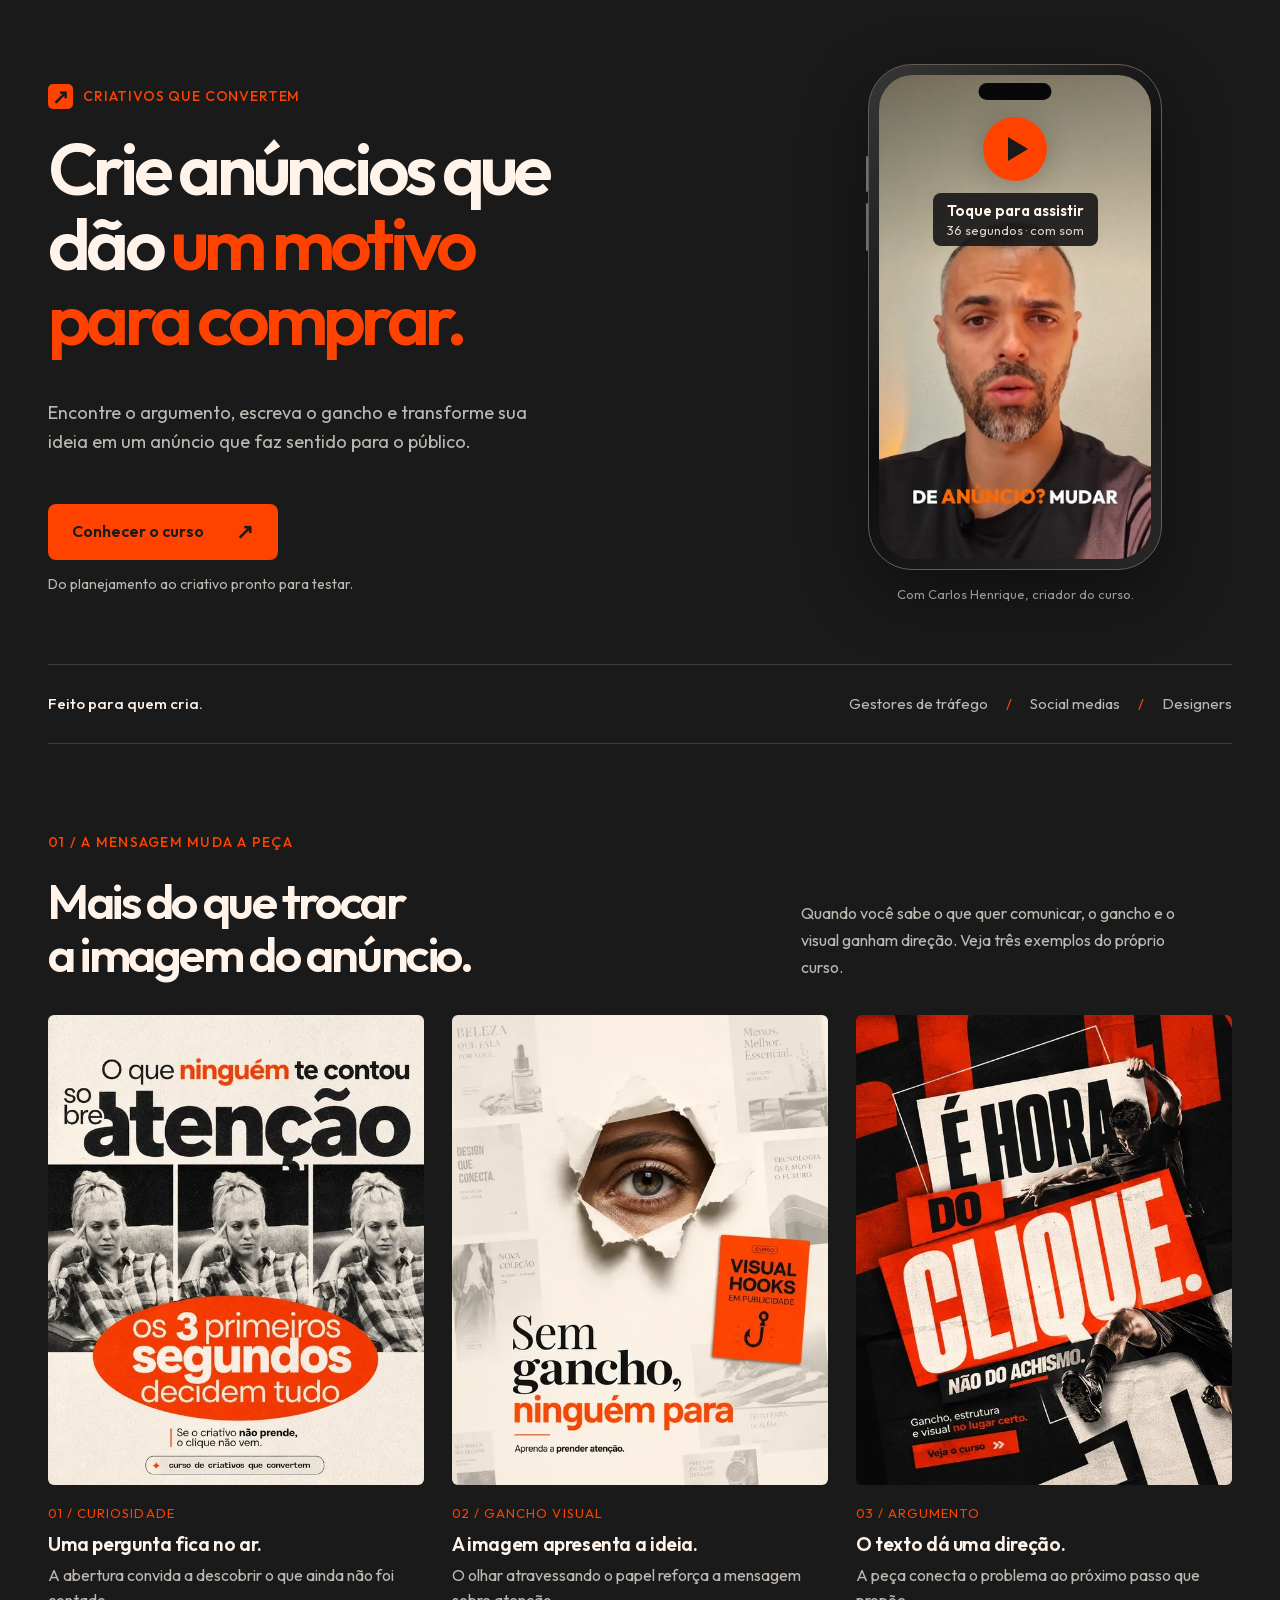
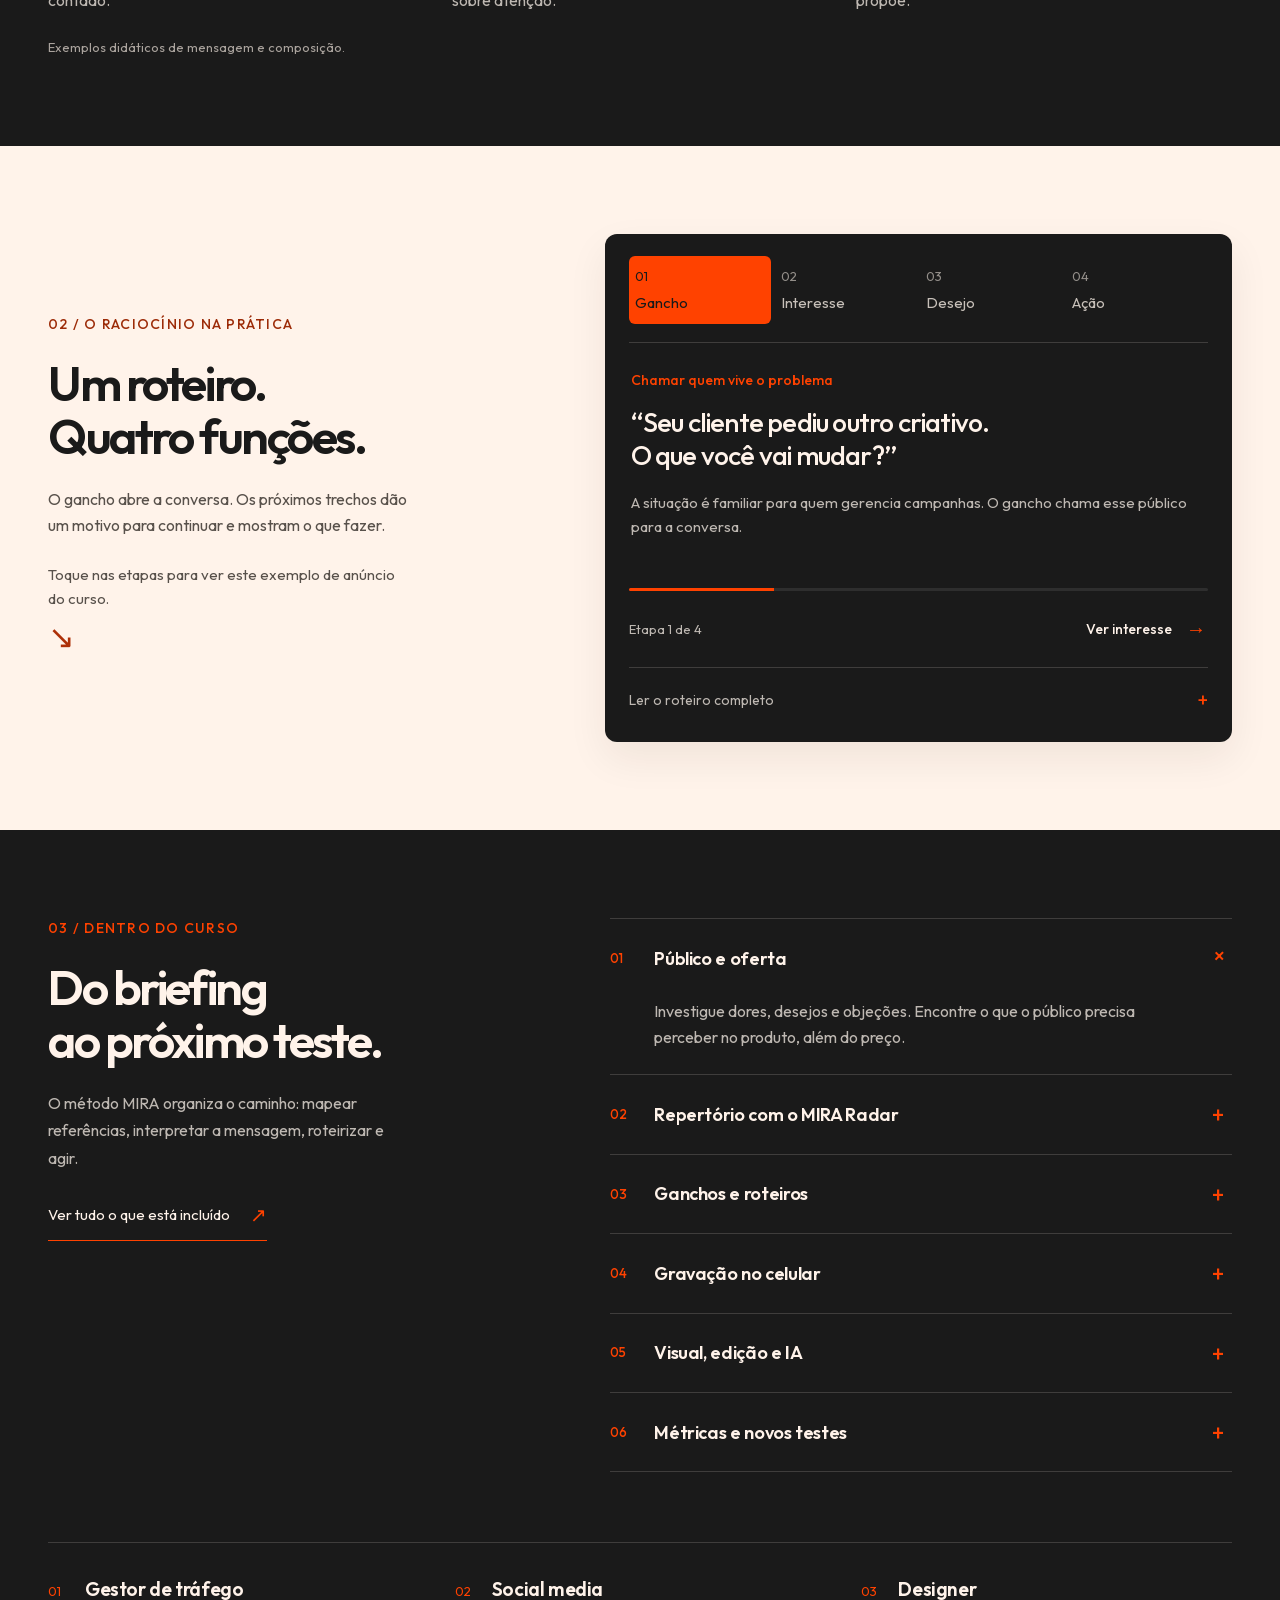
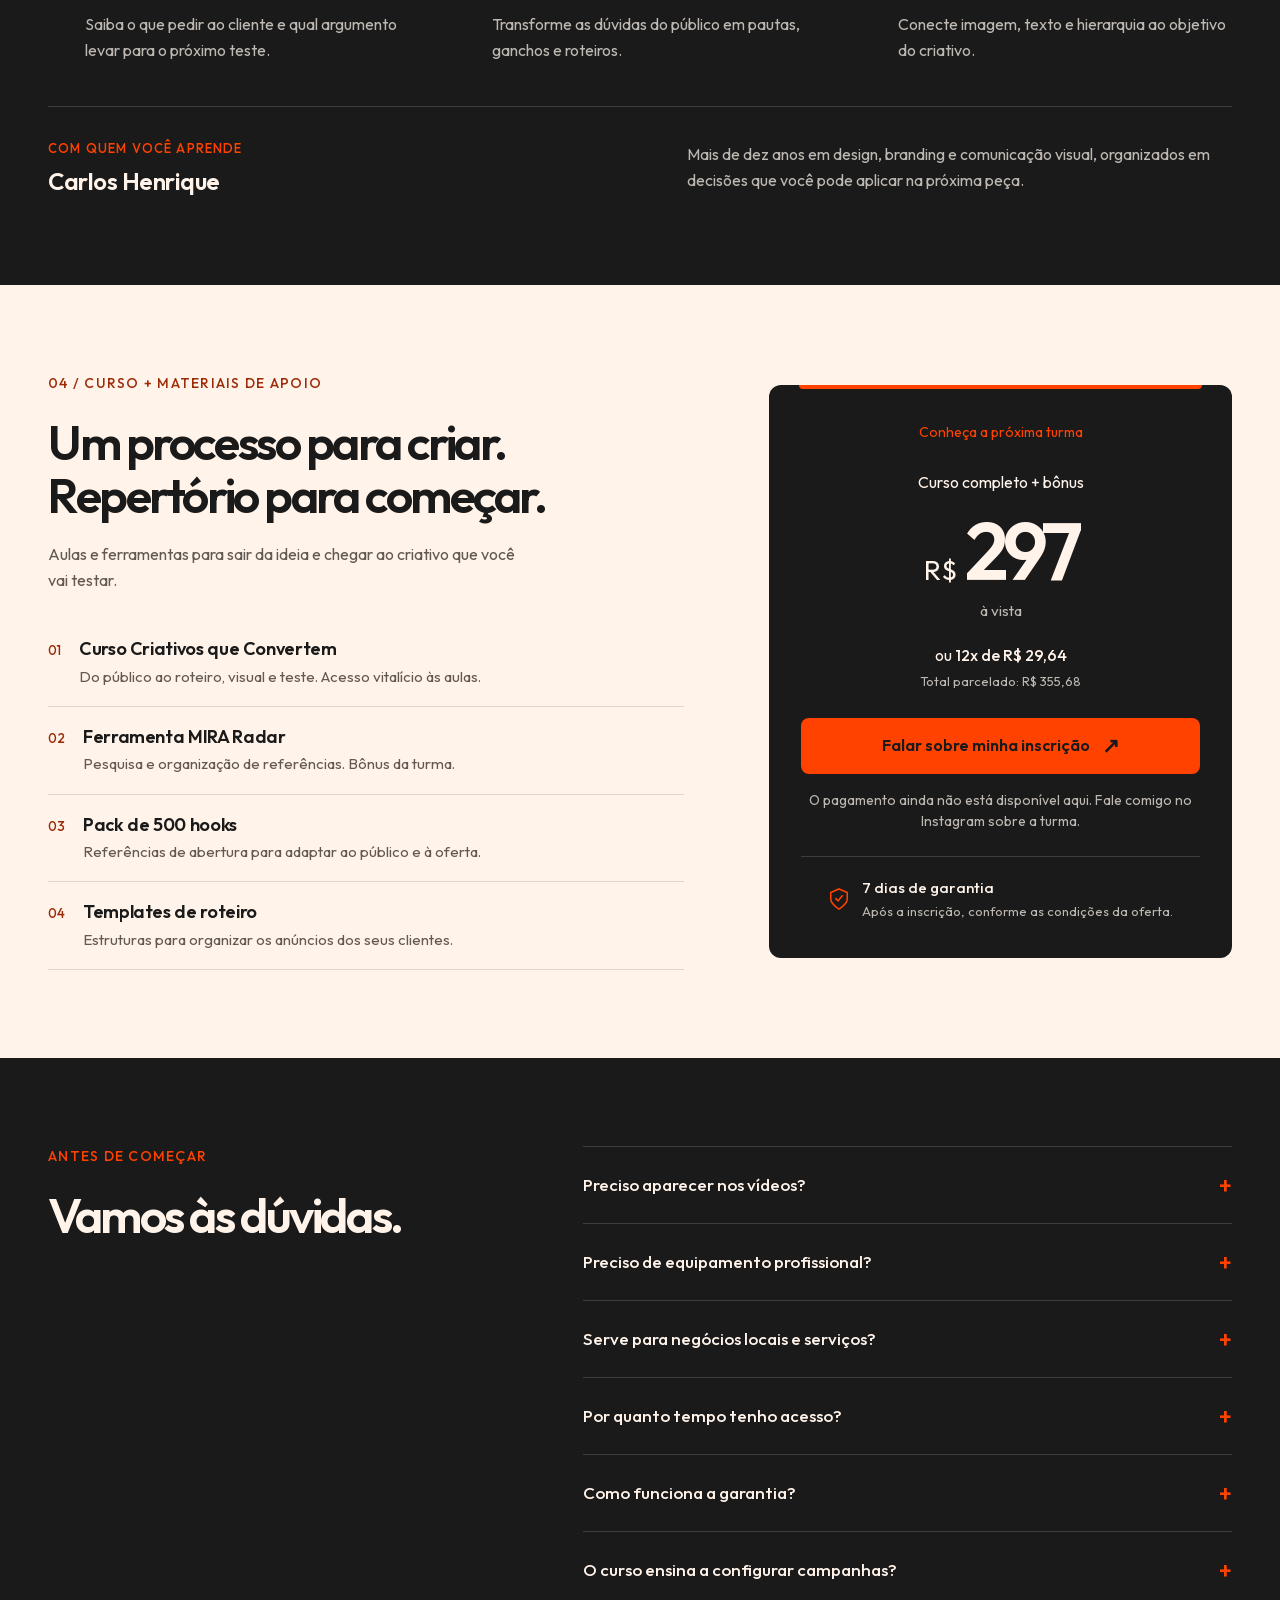
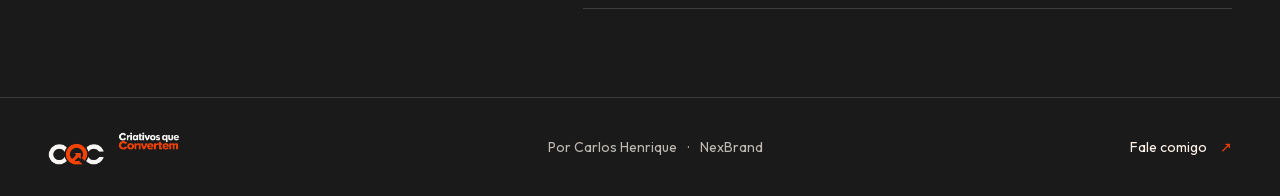
==== commit 50e1fa45: "Redesign landing page for mobile reading and clear conversion path" ====
--- a/index.html
+++ b/index.html
@@ -1,654 +1,102 @@
-<!DOCTYPE html>
+<!doctype html>
 <html lang="pt-BR">
 <head>
-  <meta charset="utf-8"/>
-  <meta content="width=device-width, initial-scale=1.0" name="viewport"/>
-  <title>Criativos que Convertem — Crie anúncios que dão ao cliente um motivo para comprar</title>
-  <meta content="Aprenda o que falar, como chamar a atenção e como mostrar o valor do produto nos anúncios que você gerencia." name="description"/>
-
-  <!-- Google Fonts: Barlow Semi Condensed & Caveat -->
-  <link href="https://fonts.googleapis.com" rel="preconnect"/>
-  <link crossorigin="" href="https://fonts.gstatic.com" rel="preconnect"/>
-  <link href="https://fonts.googleapis.com/css2?family=Barlow+Semi+Condensed:wght@300;400;500;600;700;800;900&family=Caveat:wght@600;700&display=swap" rel="stylesheet"/>
-
-  <!-- Favicon & App Icons -->
-  <link href="favicon.ico" rel="icon" type="image/x-icon"/>
-  <link href="assets/favicon-32x32.png" rel="icon" sizes="32x32" type="image/png"/>
-  <link href="assets/apple-touch-icon.png" rel="apple-touch-icon" sizes="180x180"/>
-
-  <link href="styles.css" rel="stylesheet"/>
-
-  <!-- ===================================================
-       CONFIGURAÇÃO COMERCIAL & TRACKING (CAPI & PIXEL)
-  =================================================== -->
+  <meta charset="utf-8">
+  <meta name="viewport" content="width=device-width, initial-scale=1">
+  <meta name="theme-color" content="#1A1A1A">
+  <title>Criativos que Convertem — Dê um motivo para comprar</title>
+  <meta name="description" content="Aprenda a encontrar o argumento, escrever o gancho e transformar sua ideia em um anúncio. Para gestores de tráfego, social medias e designers.">
+  <link rel="icon" href="favicon.ico" type="image/x-icon">
+  <link rel="apple-touch-icon" href="assets/apple-touch-icon.png">
+  <link rel="preload" href="assets/fonts/outfit-latin-c8e7a734.woff2" as="font" type="font/woff2" crossorigin>
+  <link rel="preload" href="assets/vsl-poster-20260929.webp" as="image" fetchpriority="high">
+  <link rel="stylesheet" href="styles.css?v=20260929">
   <script>
     window.MIRA_CONFIG = {
-      pixelId: 'YOUR_PIXEL_ID', // Substitua pelo seu ID do Pixel Meta
-      checkoutUrl: '', // Insira a URL real da sua plataforma de checkout
-      priceCash: 297.00,
-      installmentsCount: 12,
-      installmentsValue: 29.64,
-      installmentsTotal: 355.68
+      pixelId: 'YOUR_PIXEL_ID', checkoutUrl: '',
+      contactUrl: 'https://www.instagram.com/carloshenrique.branding/',
+      priceCash: 297.00, installmentsCount: 12, installmentsValue: 29.64, installmentsTotal: 355.68
     };
   </script>
+  <script src="script.js?v=20260929" defer></script>
+  <script src="tracking.js" defer></script>
 </head>
-
 <body>
-
+  <a class="skip-link" href="#conteudo">Ir para o conteúdo do curso</a>
   <main>
-    <!-- ===================================================
-         DOBRA 1: HERO SECTION
-    =================================================== -->
-    <section class="hero-section" id="inicio">
+    <section class="hero" id="inicio" aria-labelledby="hero-title">
       <div class="container hero-grid">
-        <!-- Coluna Esquerda: A Grande Dor & Promessa -->
-        <div class="hero-content">
-          <div class="badge-tag">MÉTODO PRÁTICO • CRIATIVOS QUE CONVERTEM</div>
-          
-          <h1 class="hero-title">
-            Crie anúncios que dão ao cliente <span class="highlight-orange">um motivo para comprar.</span>
-          </h1>
-          
-          <p class="hero-subtitle">
-            Aprenda o que falar, como chamar a atenção e como mostrar o valor do produto nos anúncios que você gerencia.
-          </p>
-
-          <div class="hero-actions">
-            <a class="btn btn-primary btn-lg" href="#oferta" id="heroMainCta">
-              <span>QUERO MELHORAR MEUS CRIATIVOS</span>
-              <span class="btn-arrow-icon" aria-hidden="true">
-                <svg width="14" height="14" viewBox="0 0 24 24" fill="none" stroke="currentColor" stroke-width="2.5" stroke-linecap="round" stroke-linejoin="round">
-                  <line x1="5" y1="12" x2="19" y2="12"></line>
-                  <polyline points="12 5 19 12 12 19"></polyline>
-                </svg>
-              </span>
-            </a>
-          </div>
-
-          <!-- Benefícios em Destaque -->
-          <div class="hero-benefits">
-            <div class="hero-benefit-item">
-              <svg width="18" height="18" viewBox="0 0 24 24" fill="none" stroke="currentColor" stroke-width="2.5" stroke-linecap="round" stroke-linejoin="round" aria-hidden="true">
-                <polyline points="20 6 9 17 4 12"></polyline>
-              </svg>
-              <span>O que falar e como mostrar o valor real do produto</span>
-            </div>
-            <div class="hero-benefit-item">
-              <svg width="18" height="18" viewBox="0 0 24 24" fill="none" stroke="currentColor" stroke-width="2.5" stroke-linecap="round" stroke-linejoin="round" aria-hidden="true">
-                <polyline points="20 6 9 17 4 12"></polyline>
-              </svg>
-              <span>Como reter a atenção nos primeiros segundos</span>
-            </div>
-            <div class="hero-benefit-item">
-              <svg width="18" height="18" viewBox="0 0 24 24" fill="none" stroke="currentColor" stroke-width="2.5" stroke-linecap="round" stroke-linejoin="round" aria-hidden="true">
-                <polyline points="20 6 9 17 4 12"></polyline>
-              </svg>
-              <span>Aulas práticas para aplicar nas contas que você gerencia</span>
-            </div>
-          </div>
+        <div class="hero-heading">
+          <p class="eyebrow"><span class="brand-mark" aria-hidden="true">↗</span> Criativos que Convertem</p>
+          <h1 id="hero-title">Crie anúncios que dão <span>um motivo para comprar.</span></h1>
         </div>
-
-        <!-- Coluna Direita: Demonstração em Vídeo no Smartphone -->
+        <p class="hero-summary">Encontre o argumento, escreva o gancho e transforme sua ideia em um anúncio que faz sentido para o público.</p>
         <div class="hero-visual">
-          <div class="phone-mockup-frame">
-            <div class="phone-header-notch" aria-hidden="true"></div>
-            <div class="phone-screen-container">
-              <video id="vslVideo" playsinline autoplay muted loop poster="assets/vsl-poster.webp">
-                <source src="assets/vsl-creative.mp4" type="video/mp4"/>
-                Seu navegador não suporta a tag de vídeo.
-              </video>
-              <div class="phone-video-overlay">
-                <div class="phone-video-top-tag">
-                  <span class="live-dot" aria-hidden="true"></span>
-                  <span>Assista ao vídeo e veja como aplicar</span>
-                </div>
-                <div class="phone-controls">
-                  <button class="video-toggle-sound-btn" id="soundToggleBtn" aria-label="Ativar som do vídeo">
-                    <svg id="soundMutedIcon" width="18" height="18" viewBox="0 0 24 24" fill="none" stroke="currentColor" stroke-width="2.5" stroke-linecap="round" stroke-linejoin="round" aria-hidden="true">
-                      <polygon points="11 5 6 9 2 9 2 15 6 15 11 19 11 5"></polygon>
-                      <line x1="23" y1="9" x2="17" y2="15"></line>
-                      <line x1="17" y1="9" x2="23" y2="15"></line>
-                    </svg>
-                    <svg id="soundActiveIcon" width="18" height="18" viewBox="0 0 24 24" fill="none" stroke="currentColor" stroke-width="2.5" stroke-linecap="round" stroke-linejoin="round" style="display:none;" aria-hidden="true">
-                      <polygon points="11 5 6 9 2 9 2 15 6 15 11 19 11 5"></polygon>
-                      <path d="M19.07 4.93a10 10 0 0 1 0 14.14M15.54 8.46a5 5 0 0 1 0 7.07"></path>
-                    </svg>
-                    <span id="soundBtnText">Clique para ouvir</span>
-                  </button>
-                </div>
-              </div>
-            </div>
-          </div>
+          <div class="phone-frame"><div class="phone-island" aria-hidden="true"></div><div class="phone-screen">
+            <video id="vslVideo" controls playsinline preload="none" poster="assets/vsl-poster-20260929.webp" aria-label="Carlos Henrique explica a proposta do curso"><source src="assets/vsl-creative.mp4" type="video/mp4"><a href="assets/vsl-creative.mp4">Abrir o vídeo de apresentação</a></video>
+            <button type="button" class="video-start" id="videoStartBtn" aria-label="Assistir à apresentação de 36 segundos com som" hidden><span class="play-disc" aria-hidden="true"><svg width="25" height="28" viewBox="0 0 25 28" fill="currentColor"><path d="M3 2 23 14 3 26Z"/></svg></span><span class="play-label">Toque para assistir <small>36 segundos · com som</small></span></button>
+          </div></div>
+          <p class="video-caption">Com Carlos Henrique, criador do curso.</p>
+          <p class="video-error" id="videoError" role="status" hidden>Não foi possível reproduzir. <a href="assets/vsl-creative.mp4">Abrir o vídeo</a></p>
+        </div>
+        <div class="hero-action"><a class="button button-orange" href="#oferta" id="heroMainCta">Conhecer o curso <span aria-hidden="true">↗</span></a><p>Do planejamento ao criativo pronto para testar.</p></div>
+        <div class="hero-audience"><span>Feito para quem cria.</span><p>Gestores de tráfego <i aria-hidden="true">/</i> Social medias <i aria-hidden="true">/</i> Designers</p></div>
+      </div>
+    </section>
+    <section class="showcase section-space" id="exemplos" aria-labelledby="showcase-title"><div class="container">
+      <div class="section-heading"><div><p class="eyebrow">01 / A mensagem muda a peça</p><h2 id="showcase-title">Mais do que trocar<br>a imagem do anúncio.</h2></div><p>Quando você sabe o que quer comunicar, o gancho e o visual ganham direção. Veja três exemplos do próprio curso.</p></div>
+      <div class="gallery" id="creativeGallery" role="region" aria-label="Exemplos de criativos. Use as setas ou deslize para ver as peças." tabindex="0">
+        <figure class="creative-card"><img src="assets/creatives/creative-01-3segundos.webp" width="600" height="749" alt="Anúncio com a frase O que ninguém te contou sobre atenção" loading="lazy" decoding="async"><figcaption><span>01 / Curiosidade</span><h3>Uma pergunta fica no ar.</h3><p>A abertura convida a descobrir o que ainda não foi contado.</p></figcaption></figure>
+        <figure class="creative-card"><img src="assets/creatives/creative-04-visual-hooks.webp" width="600" height="749" alt="Um olho atravessa um papel rasgado junto à frase Sem gancho, ninguém para" loading="lazy" decoding="async"><figcaption><span>02 / Gancho visual</span><h3>A imagem apresenta a ideia.</h3><p>O olhar atravessando o papel reforça a mensagem sobre atenção.</p></figcaption></figure>
+        <figure class="creative-card"><img src="assets/creatives/creative-07-clique-achismo.webp" width="600" height="749" alt="Exemplo de anúncio do curso sobre criar com estratégia" loading="lazy" decoding="async"><figcaption><span>03 / Argumento</span><h3>O texto dá uma direção.</h3><p>A peça conecta o problema ao próximo passo que propõe.</p></figcaption></figure>
+      </div>
+      <div class="gallery-footer"><p>Exemplos didáticos de mensagem e composição.</p><div class="gallery-controls" aria-label="Navegação dos exemplos"><button type="button" id="galleryPrev" aria-label="Ver exemplo anterior">←</button><span id="galleryCount" aria-live="polite">1 / 3</span><button type="button" id="galleryNext" aria-label="Ver próximo exemplo">→</button></div></div>
+    </div></section>
+    <section class="method section-space" id="metodo" aria-labelledby="method-title"><div class="container method-grid">
+      <div class="method-intro"><p class="eyebrow">02 / O raciocínio na prática</p><h2 id="method-title">Um roteiro.<br>Quatro funções.</h2><p>O gancho abre a conversa. Os próximos trechos dão um motivo para continuar e mostram o que fazer.</p><p class="method-instruction">Toque nas etapas para ver este exemplo de anúncio do curso. <span aria-hidden="true">↘</span></p></div>
+      <div class="script-board">
+        <div class="stage-tabs" role="tablist" aria-label="Etapas do roteiro">
+          <button id="stage-0" class="stage-tab" type="button" role="tab" aria-selected="true" aria-controls="script-example" data-stage="0"><span>01</span>Gancho</button>
+          <button id="stage-1" class="stage-tab" type="button" role="tab" aria-selected="false" aria-controls="script-example" tabindex="-1" data-stage="1"><span>02</span>Interesse</button>
+          <button id="stage-2" class="stage-tab" type="button" role="tab" aria-selected="false" aria-controls="script-example" tabindex="-1" data-stage="2"><span>03</span>Desejo</button>
+          <button id="stage-3" class="stage-tab" type="button" role="tab" aria-selected="false" aria-controls="script-example" tabindex="-1" data-stage="3"><span>04</span>Ação</button>
+        </div>
+        <div class="script-example" id="script-example" role="tabpanel" aria-labelledby="stage-0" tabindex="0"><p class="script-function" id="scriptFunction">Chamar quem vive o problema</p><blockquote id="scriptQuote">“Seu cliente pediu outro criativo. O que você vai mudar?”</blockquote><p id="scriptReason">A situação é familiar para quem gerencia campanhas. O gancho chama esse público para a conversa.</p></div>
+        <div class="script-progress" aria-hidden="true"><span id="scriptProgress"></span></div>
+        <div class="script-navigation"><span id="scriptCount" aria-live="polite">Etapa 1 de 4</span><button type="button" id="nextStage">Ver interesse <span aria-hidden="true">→</span></button></div>
+        <details class="complete-script"><summary>Ler o roteiro completo <span aria-hidden="true">+</span></summary><ol><li><strong>Gancho.</strong> Seu cliente pediu outro criativo. O que você vai mudar?</li><li><strong>Interesse.</strong> Antes de trocar a imagem, descubra qual dúvida está impedindo a pessoa de avançar.</li><li><strong>Desejo.</strong> Com esse argumento, você sabe o que dizer, o que mostrar e qual variação testar.</li><li><strong>Ação.</strong> Conheça o Criativos que Convertem e veja como montar esse processo.</li></ol></details>
+      </div>
+    </div></section>
+    <section class="learning section-space" id="conteudo" aria-labelledby="learning-title"><div class="container">
+      <div class="learning-grid"><div class="learning-intro"><p class="eyebrow">03 / Dentro do curso</p><h2 id="learning-title">Do briefing<br>ao próximo teste.</h2><p>O método MIRA organiza o caminho: mapear referências, interpretar a mensagem, roteirizar e agir.</p><a class="text-link" href="#oferta">Ver tudo o que está incluído <span aria-hidden="true">↗</span></a></div>
+        <div class="lessons">
+          <details open name="lesson"><summary><span class="lesson-number">01</span><h3>Público e oferta</h3><span class="expand-icon" aria-hidden="true">+</span></summary><p>Investigue dores, desejos e objeções. Encontre o que o público precisa perceber no produto, além do preço.</p></details>
+          <details name="lesson"><summary><span class="lesson-number">02</span><h3>Repertório com o MIRA Radar</h3><span class="expand-icon" aria-hidden="true">+</span></summary><p>Organize referências e identifique abordagens para seus testes. Um anúncio encontrado é uma referência; seu resultado precisa ser verificado.</p></details>
+          <details name="lesson"><summary><span class="lesson-number">03</span><h3>Ganchos e roteiros</h3><span class="expand-icon" aria-hidden="true">+</span></summary><p>Escreva a abertura e organize interesse, desejo e ação. Construa cada trecho para o objetivo da peça.</p></details>
+          <details name="lesson"><summary><span class="lesson-number">04</span><h3>Gravação no celular</h3><span class="expand-icon" aria-hidden="true">+</span></summary><p>Enquadramento, luz e áudio. Grave em takes curtos, com sua fala, o produto em uso ou cenas de apoio.</p></details>
+          <details name="lesson"><summary><span class="lesson-number">05</span><h3>Visual, edição e IA</h3><span class="expand-icon" aria-hidden="true">+</span></summary><p>Monte estáticos com IA sem o visual genérico. Combine motion, cenas geradas e gravações reais para apoiar a mensagem.</p></details>
+          <details name="lesson"><summary><span class="lesson-number">06</span><h3>Métricas e novos testes</h3><span class="expand-icon" aria-hidden="true">+</span></summary><p>Leia retenção e cliques para levantar o que melhorar. Compare novos ganchos e argumentos com uma intenção clara.</p></details>
         </div>
       </div>
-    </section>
-
-    <!-- ===================================================
-         DOBRA 2: O VERDADEIRO PROBLEMA & OS 5 PILARES
-    =================================================== -->
-    <section class="reality-section" id="metodo">
-      <div class="container reality-grid">
-        <!-- Texto explicativo -->
-        <div class="reality-info">
-          <div class="badge-tag">O PROBLEMA REAL</div>
-          <h2>
-            O cliente cobra resultado. <span class="highlight-orange">E você já não sabe o que mudar no anúncio.</span>
-          </h2>
-          <p class="reality-lead">
-            Troca a imagem, muda uma frase, busca referências. Mas continua sem saber o que testar.
-          </p>
-          <div class="reality-highlight-box">
-            <p>
-              No <strong>Criativos que Convertem</strong>, você aprende a transformar o que importa para o público em ideias para seus anúncios.
-            </p>
-          </div>
-          <p class="reality-conclusion">
-            Assim, fica mais fácil escrever um roteiro, explicar ao designer o que você precisa e colocar novas ideias na campanha.
-          </p>
-        </div>
-
-        <!-- Mosaico Dinâmico de Criativos Reais -->
-        <div class="creatives-mosaic-grid" aria-label="Exemplos reais de criativos">
-          <div class="mosaic-scroll-col scroll-up">
-            <div class="mosaic-scroll-group">
-              <div class="mosaic-card mosaic-card-featured">
-                <img src="assets/creatives/creative-01-3segundos.webp" alt="Criativo de teste de gancho" width="300" height="400" loading="lazy" decoding="async"/>
-              </div>
-              <div class="mosaic-card mosaic-card-compact">
-                <img src="assets/creatives/creative-04-visual-hooks.webp" alt="Ganchos visuais" width="300" height="200" loading="lazy" decoding="async"/>
-              </div>
-              <div class="mosaic-card mosaic-card-compact">
-                <img src="assets/creatives/creative-05-atencao-ima.webp" alt="Ímã de atenção" width="300" height="200" loading="lazy" decoding="async"/>
-              </div>
-            </div>
-            <div class="mosaic-scroll-group" aria-hidden="true">
-              <div class="mosaic-card mosaic-card-featured">
-                <img src="assets/creatives/creative-01-3segundos.webp" alt="" width="300" height="400" loading="lazy" decoding="async"/>
-              </div>
-              <div class="mosaic-card mosaic-card-compact">
-                <img src="assets/creatives/creative-04-visual-hooks.webp" alt="" width="300" height="200" loading="lazy" decoding="async"/>
-              </div>
-              <div class="mosaic-card mosaic-card-compact">
-                <img src="assets/creatives/creative-05-atencao-ima.webp" alt="" width="300" height="200" loading="lazy" decoding="async"/>
-              </div>
-            </div>
-          </div>
-
-          <div class="mosaic-scroll-col scroll-down">
-            <div class="mosaic-scroll-group">
-              <div class="mosaic-card mosaic-card-compact">
-                <img src="assets/creatives/creative-03-vender.webp" alt="Vender com método" width="300" height="200" loading="lazy" decoding="async"/>
-              </div>
-              <div class="mosaic-card mosaic-card-featured">
-                <img src="assets/creatives/creative-07-clique-achismo.webp" alt="Eliminando o achismo" width="300" height="400" loading="lazy" decoding="async"/>
-              </div>
-              <div class="mosaic-card mosaic-card-compact">
-                <img src="assets/creatives/creative-06-estrategia.webp" alt="Estratégia visual" width="300" height="200" loading="lazy" decoding="async"/>
-              </div>
-            </div>
-            <div class="mosaic-scroll-group" aria-hidden="true">
-              <div class="mosaic-card mosaic-card-compact">
-                <img src="assets/creatives/creative-03-vender.webp" alt="" width="300" height="200" loading="lazy" decoding="async"/>
-              </div>
-              <div class="mosaic-card mosaic-card-featured">
-                <img src="assets/creatives/creative-07-clique-achismo.webp" alt="" width="300" height="400" loading="lazy" decoding="async"/>
-              </div>
-              <div class="mosaic-card mosaic-card-compact">
-                <img src="assets/creatives/creative-06-estrategia.webp" alt="" width="300" height="200" loading="lazy" decoding="async"/>
-              </div>
-            </div>
-          </div>
-
-          <div class="mosaic-scroll-col scroll-up-slow">
-            <div class="mosaic-scroll-group">
-              <div class="mosaic-card mosaic-card-compact">
-                <img src="assets/creatives/creative-02-gancho.webp" alt="Gancho de abertura" width="300" height="200" loading="lazy" decoding="async"/>
-              </div>
-              <div class="mosaic-card mosaic-card-featured">
-                <img src="assets/creatives/creative-08-dominio-atencao.webp" alt="Atenção retida" width="300" height="400" loading="lazy" decoding="async"/>
-              </div>
-              <div class="mosaic-card mosaic-card-compact">
-                <img src="assets/creatives/creative-05-atencao-ima.webp" alt="Estrutura de retenção" width="300" height="200" loading="lazy" decoding="async"/>
-              </div>
-            </div>
-            <div class="mosaic-scroll-group" aria-hidden="true">
-              <div class="mosaic-card mosaic-card-compact">
-                <img src="assets/creatives/creative-02-gancho.webp" alt="" width="300" height="200" loading="lazy" decoding="async"/>
-              </div>
-              <div class="mosaic-card mosaic-card-featured">
-                <img src="assets/creatives/creative-08-dominio-atencao.webp" alt="" width="300" height="400" loading="lazy" decoding="async"/>
-              </div>
-              <div class="mosaic-card mosaic-card-compact">
-                <img src="assets/creatives/creative-05-atencao-ima.webp" alt="" width="300" height="200" loading="lazy" decoding="async"/>
-              </div>
-            </div>
-          </div>
-        </div>
+      <div class="audience-grid" aria-label="Como aplicar no seu trabalho"><div><span class="audience-number">01</span><h3>Gestor de tráfego</h3><p>Saiba o que pedir ao cliente e qual argumento levar para o próximo teste.</p></div><div><span class="audience-number">02</span><h3>Social media</h3><p>Transforme as dúvidas do público em pautas, ganchos e roteiros.</p></div><div><span class="audience-number">03</span><h3>Designer</h3><p>Conecte imagem, texto e hierarquia ao objetivo do criativo.</p></div></div>
+      <div class="teacher"><div><p class="eyebrow">Com quem você aprende</p><h3>Carlos Henrique</h3></div><p>Mais de dez anos em design, branding e comunicação visual, organizados em decisões que você pode aplicar na próxima peça.</p></div>
+    </div></section>
+    <section class="offer section-space" id="oferta" aria-labelledby="offer-title"><div class="container offer-grid">
+      <div class="offer-content"><p class="eyebrow">04 / Curso + materiais de apoio</p><h2 id="offer-title">Um processo para criar.<br>Repertório para começar.</h2><p class="offer-lead">Aulas e ferramentas para sair da ideia e chegar ao criativo que você vai testar.</p>
+        <ul class="offer-includes"><li><span aria-hidden="true">01</span><div><h3>Curso Criativos que Convertem</h3><p>Do público ao roteiro, visual e teste. Acesso vitalício às aulas.</p></div></li><li><span aria-hidden="true">02</span><div><h3>Ferramenta MIRA Radar</h3><p>Pesquisa e organização de referências. Bônus da turma.</p></div></li><li><span aria-hidden="true">03</span><div><h3>Pack de 500 hooks</h3><p>Referências de abertura para adaptar ao público e à oferta.</p></div></li><li><span aria-hidden="true">04</span><div><h3>Templates de roteiro</h3><p>Estruturas para organizar os anúncios dos seus clientes.</p></div></li></ul>
       </div>
-    </section>
-
-    <!-- ===================================================
-         DOBRA 3: TRANSFORMAÇÃO & APLICAÇÃO NO DIA A DIA
-    =================================================== -->
-    <section class="target-section">
-      <div class="container">
-        <div class="section-header text-center">
-          <span class="badge-tag">AUTONOMIA & CRITÉRIO</span>
-          <h2>Na próxima vez que pedirem um criativo, <span class="highlight-orange">você vai ter por onde começar.</span></h2>
-          <p>
-            Vai conseguir explicar suas escolhas, organizar o roteiro antes de abrir o editor e levar novas ideias para a campanha.
-          </p>
-        </div>
-
-        <div class="roles-grid">
-          <!-- Card Gestão de Tráfego -->
-          <div class="role-card">
-            <div class="role-card-badge">SE VOCÊ FAZ A GESTÃO DO TRÁFEGO</div>
-            <h3>Mais critério técnico para orientar a produção</h3>
-            <p>
-              Em vez de apenas pedir "mais criativos" para o cliente ou designer, você saberá exatamente qual ângulo testar, qual objeção combater e por que o criativo atual esgotou.
-            </p>
-            <ul class="role-card-list">
-              <li>Decida com precisão o próximo teste com base em métricas de retenção.</li>
-              <li>Oriente a gravação do cliente com roteiros estruturados e claros.</li>
-              <li>Apresente relatórios de criativos com fundamentação estratégica.</li>
-            </ul>
-          </div>
-
-          <!-- Card Design / Social Media -->
-          <div class="role-card">
-            <div class="role-card-badge">SE VOCÊ TRABALHA COM DESIGN OU SOCIAL MEDIA</div>
-            <h3>Construa a mensagem junto com o visual</h3>
-            <p>
-              Pare de ser visto apenas como um executor de layouts. Ao dominar a mensagem e a copy de conversão, seu trabalho visual passa a gerar impacto direto no faturamento.
-            </p>
-            <ul class="role-card-list">
-              <li>Construa roteiros que valorizam seu design e prendem o olhar.</li>
-              <li>Saiba justificar suas escolhas de elementos visuais e ganchos.</li>
-              <li>Aumente o valor percebido e cobre mais pelos seus criativos.</li>
-            </ul>
-          </div>
-        </div>
-
-        <div class="roles-footer-note text-center">
-          <p>Esse é o trabalho que você vai desenvolver nas aulas, com exemplos e exercícios para aplicar nos anúncios que precisa entregar.</p>
-        </div>
-      </div>
-    </section>
-
-    <!-- ===================================================
-         DOBRA 4: O MÉTODO MIRA EM 4 ETAPAS
-    =================================================== -->
-    <section class="method-section" id="estrutura">
-      <div class="container">
-        <div class="section-header text-center">
-          <span class="badge-tag">A METODOLOGIA</span>
-          <h2>Como o <span class="highlight-orange">Método MIRA</span> organiza o seu processo</h2>
-          <p>Um fluxo sequencial para você nunca mais encarar uma folha em branco na hora de criar anúncios.</p>
-        </div>
-
-        <div class="method-grid">
-          <!-- Etapa M -->
-          <div class="method-step-card active-step">
-            <div class="step-letter-badge">M</div>
-            <span class="step-tag-pill">ETAPA 01 • PESQUISA</span>
-            <h3>Mapear (MIRA Radar)</h3>
-            <p>Use a ferramenta MIRA Radar para garimpar referências validadas e entender o que já funciona no seu nicho antes de criar.</p>
-          </div>
-
-          <!-- Etapa I -->
-          <div class="method-step-card">
-            <div class="step-letter-badge">I</div>
-            <span class="step-tag-pill">ETAPA 02 • ANÁLISE</span>
-            <h3>Interpretar</h3>
-            <p>Identifique o ângulo, a dor e a quebra de padrão que fizeram aquele anúncio funcionar, adaptando a ideia para o seu cliente.</p>
-          </div>
-
-          <!-- Etapa R -->
-          <div class="method-step-card">
-            <div class="step-letter-badge">R</div>
-            <span class="step-tag-pill">ETAPA 03 • ROTEIRO</span>
-            <h3>Roteirizar (A.I.D.A)</h3>
-            <p>Escreva o roteiro com uma abertura forte, conexão de interesse, desejo de compra e chamada clara para ação.</p>
-          </div>
-
-          <!-- Etapa A -->
-          <div class="method-step-card">
-            <div class="step-letter-badge">A</div>
-            <span class="step-tag-pill">ETAPA 04 • GRAVAÇÃO</span>
-            <h3>Agir & Gravar</h3>
-            <p>Grave no celular com boa luz e áudio limpo (com ou sem aparecer) e faça uma edição com ritmo ágil no CapCut ou Canva.</p>
-          </div>
-        </div>
-      </div>
-    </section>
-
-    <!-- ===================================================
-         DOBRA 5: EXEMPLOS PRÁTICOS
-    =================================================== -->
-    <section class="examples-section" id="exemplos">
-      <div class="container">
-        <div class="section-header text-center">
-          <span class="badge-tag">FORMATOS VALIDADOS</span>
-          <h2>Criativos que vendem na <span class="highlight-orange">prática</span></h2>
-          <p>Formatos testados que você aprenderá a aplicar para diferentes objetivos de campanha.</p>
-        </div>
-
-        <div class="examples-filters" id="exampleFilters" role="tablist">
-          <button class="filter-btn active" data-filter="all" role="tab" aria-selected="true">Todos os Formatos</button>
-          <button class="filter-btn" data-filter="quebra-padrao" role="tab" aria-selected="false">Quebra de Padrão</button>
-          <button class="filter-btn" data-filter="narrado" role="tab" aria-selected="false">Roteiro Narrado</button>
-          <button class="filter-btn" data-filter="ugc" role="tab" aria-selected="false">UGC / Sem Rosto</button>
-        </div>
-
-        <div class="examples-grid">
-          <div class="example-card" data-category="quebra-padrao">
-            <div class="example-card-img">
-              <img src="assets/creatives/creative-01-3segundos.webp" alt="Formato Quebra de Padrão" loading="lazy" decoding="async"/>
-            </div>
-            <div class="example-card-body">
-              <span class="example-badge">Primeiros 3 Segundos</span>
-              <h4>Gancho de Quebra Visual</h4>
-              <p>Demonstração imediata com corte de impacto inicial que impede a rolagem automática da timeline.</p>
-            </div>
-          </div>
-
-          <div class="example-card" data-category="narrado">
-            <div class="example-card-img">
-              <img src="assets/creatives/creative-04-visual-hooks.webp" alt="Formato Roteiro Narrado" loading="lazy" decoding="async"/>
-            </div>
-            <div class="example-card-body">
-              <span class="example-badge">Storytelling</span>
-              <h4>Roteiro Narrado com Voiceover</h4>
-              <p>Estrutura focada em quebra de crença com áudio dinâmico e legendas com alto poder de retenção.</p>
-            </div>
-          </div>
-
-          <div class="example-card" data-category="ugc">
-            <div class="example-card-img">
-              <img src="assets/creatives/creative-03-vender.webp" alt="Formato UGC Sem Rosto" loading="lazy" decoding="async"/>
-            </div>
-            <div class="example-card-body">
-              <span class="example-badge">Sem Precisar Aparecer</span>
-              <h4>UGC & Bastidores no Celular</h4>
-              <p>Gravação de produto em uso, tela ou processo com linguagem nativa de redes sociais.</p>
-            </div>
-          </div>
-        </div>
-      </div>
-    </section>
-
-    <!-- ===================================================
-         DOBRA 6: CONTEÚDO PROGRAMÁTICO (MÓDULOS)
-    =================================================== -->
-    <section class="modules-section">
-      <div class="container">
-        <div class="section-header text-center">
-          <span class="badge-tag">CONTEÚDO DO CURSO</span>
-          <h2>O que você vai <span class="highlight-orange">aprender nas aulas</span></h2>
-          <p>Aulas práticas, diretas ao ponto, pensadas para o seu dia a dia de produção de anúncios.</p>
-        </div>
-
-        <div class="modules-grid">
-          <div class="module-card">
-            <span class="module-num">Módulo 01</span>
-            <h4>Mapeamento de Público & Oferta</h4>
-            <p>Como investigar o que o cliente realmente valoriza e encontrar argumentos fortes além do preço e desconto.</p>
-          </div>
-
-          <div class="module-card">
-            <span class="module-num">Módulo 02</span>
-            <h4>Mineração com o MIRA Radar</h4>
-            <p>Como usar a ferramenta para garimpar referências, analisar tendências e extrair hipóteses de teste.</p>
-          </div>
-
-          <div class="module-card">
-            <span class="module-num">Módulo 03</span>
-            <h4>Escrita de Ganchos e Roteirização</h4>
-            <p>Estruturas A.I.D.A, narrativas de quebra de objeção e técnicas para escrever ganchos magnéticos.</p>
-          </div>
-
-          <div class="module-card">
-            <span class="module-num">Módulo 04</span>
-            <h4>Gravação e Captação no Celular</h4>
-            <p>Ajustes de câmera, captação de áudio limpo, enquadramento e formatos que funcionam com ou sem rosto.</p>
-          </div>
-
-          <div class="module-card">
-            <span class="module-num">Módulo 05</span>
-            <h4>Edição com Ritmo Visual</h4>
-            <p>Como cortar os respiros, inserir legendas legíveis e criar dinâmica no CapCut, Premiere ou Canva.</p>
-          </div>
-
-          <div class="module-card">
-            <span class="module-num">Módulo 06</span>
-            <h4>Métricas de Criativo & Diagnóstico</h4>
-            <p>Como analisar taxa de retenção nos 3s e CTR para saber exatamente o que mudar no próximo anúncio.</p>
-          </div>
-        </div>
-      </div>
-    </section>
-
-    <!-- ===================================================
-         DOBRA 7: OFERTA & CONDIÇÕES
-    =================================================== -->
-    <section class="offer-section" id="oferta">
-      <div class="container">
-        <div class="offer-card-2col">
-          <!-- Coluna 1: O que está incluso -->
-          <div class="offer-left-col">
-            <div class="badge-tag">INSCRIÇÕES ABERTAS</div>
-            <h2>Tenha mais clareza para <span class="highlight-orange">criar o próximo anúncio.</span></h2>
-            <p class="offer-desc">
-              Aulas práticas para aplicar nas contas que você já gerencia.
-            </p>
-
-            <div class="value-stack-box">
-              <div class="value-stack-item">
-                <div class="stack-item-info">
-                  <svg width="18" height="18" viewBox="0 0 24 24" fill="none" stroke="currentColor" stroke-width="2.5" stroke-linecap="round" stroke-linejoin="round" aria-hidden="true">
-                    <polyline points="20 6 9 17 4 12"></polyline>
-                  </svg>
-                  <div>
-                    <strong>Curso Completo Criativos que Convertem</strong>
-                    <span>Aulas práticas do planejamento à edição no celular (Acesso vitalício)</span>
-                  </div>
-                </div>
-                <div class="stack-item-price">Incluso</div>
-              </div>
-
-              <div class="value-stack-item">
-                <div class="stack-item-info">
-                  <svg width="18" height="18" viewBox="0 0 24 24" fill="none" stroke="currentColor" stroke-width="2.5" stroke-linecap="round" stroke-linejoin="round" aria-hidden="true">
-                    <polyline points="20 6 9 17 4 12"></polyline>
-                  </svg>
-                  <div>
-                    <strong>Acesso à Ferramenta MIRA Radar</strong>
-                    <span>Plataforma proprietária de espionagem e mineração de referências</span>
-                  </div>
-                </div>
-                <div class="stack-item-price">Bônus da turma</div>
-              </div>
-
-              <div class="value-stack-item">
-                <div class="stack-item-info">
-                  <svg width="18" height="18" viewBox="0 0 24 24" fill="none" stroke="currentColor" stroke-width="2.5" stroke-linecap="round" stroke-linejoin="round" aria-hidden="true">
-                    <polyline points="20 6 9 17 4 12"></polyline>
-                  </svg>
-                  <div>
-                    <strong>Pack de 500 Hooks Validados</strong>
-                    <span>Ganchos de abertura prontos para destravar o início de qualquer roteiro</span>
-                  </div>
-                </div>
-                <div class="stack-item-price">Incluso</div>
-              </div>
-
-              <div class="value-stack-item">
-                <div class="stack-item-info">
-                  <svg width="18" height="18" viewBox="0 0 24 24" fill="none" stroke="currentColor" stroke-width="2.5" stroke-linecap="round" stroke-linejoin="round" aria-hidden="true">
-                    <polyline points="20 6 9 17 4 12"></polyline>
-                  </svg>
-                  <div>
-                    <strong>Templates de Roteiro (Copia & Cola)</strong>
-                    <span>Estruturas preenchíveis para infoprodutos, e-commerce e serviços</span>
-                  </div>
-                </div>
-                <div class="stack-item-price">Incluso</div>
-              </div>
-            </div>
-          </div>
-
-          <!-- Coluna 2: Preço & Ação Direta -->
-          <div class="offer-right-col">
-            <div class="checkout-panel">
-              <div class="checkout-pills">
-                <span class="checkout-pill">Acesso Imediato</span>
-                <span class="checkout-pill">7 Dias de Garantia</span>
-                <span class="checkout-pill">Suporte Dedicado</span>
-              </div>
-
-              <div class="checkout-price-block">
-                <div class="price-intro">Acesso completo por:</div>
-                <div class="price-installments">
-                  <span class="price-times">12x de</span>
-                  <span class="price-amount">R$ 29,64</span>
-                </div>
-                <div class="price-cash-info">ou R$ 297,00 à vista</div>
-                <div class="price-total-note">Total a prazo: R$ 355,68</div>
-              </div>
-
-              <button class="btn btn-primary btn-lg btn-block" id="checkoutBtn" type="button">
-                <span>QUERO COLOCAR EM PRÁTICA</span>
-                <span class="btn-arrow-icon" aria-hidden="true">
-                  <svg width="14" height="14" viewBox="0 0 24 24" fill="none" stroke="currentColor" stroke-width="2.5" stroke-linecap="round" stroke-linejoin="round">
-                    <line x1="5" y1="12" x2="19" y2="12"></line>
-                    <polyline points="12 5 19 12 12 19"></polyline>
-                  </svg>
-                </span>
-              </button>
-
-              <div class="checkout-guarantee">
-                <svg width="16" height="16" viewBox="0 0 24 24" fill="none" stroke="currentColor" stroke-width="2" stroke-linecap="round" stroke-linejoin="round" aria-hidden="true">
-                  <rect x="3" y="11" width="18" height="11" rx="2" ry="2"></rect>
-                  <path d="M7 11V7a5 5 0 0 1 10 0v4"></path>
-                </svg>
-                <span>Acesso após a confirmação do pagamento e 7 dias de garantia.</span>
-              </div>
-            </div>
-          </div>
-        </div>
-      </div>
-    </section>
-
-    <!-- ===================================================
-         DOBRA 8: PERGUNTAS FREQUENTES (FAQ)
-    =================================================== -->
-    <section class="faq-section" id="faq">
-      <div class="container">
-        <div class="section-header text-center">
-          <span class="badge-tag">DÚVIDAS COMUNS</span>
-          <h2>Perguntas <span class="highlight-orange">frequentes</span></h2>
-          <p>Tire suas dúvidas sobre o método, o acesso e a ferramenta.</p>
-        </div>
-
-        <div class="faq-list">
-          <div class="faq-item active">
-            <button class="faq-question-btn" type="button" aria-expanded="true" aria-controls="faq-ans-1">
-              <span>Preciso aparecer nos vídeos para ter resultados?</span>
-              <span class="faq-icon" aria-hidden="true">+</span>
-            </button>
-            <div class="faq-answer" id="faq-ans-1">
-              <p>Não. O método ensina formatos narrados (voiceover), vídeos de bastidores, estilo UGC com produtos em uso e anúncios de quebra de padrão visual que não exigem que você mostre o rosto.</p>
-            </div>
-          </div>
-
-          <div class="faq-item">
-            <button class="faq-question-btn" type="button" aria-expanded="false" aria-controls="faq-ans-2">
-              <span>Como funciona a ferramenta MIRA Radar?</span>
-              <span class="faq-icon" aria-hidden="true">+</span>
-            </button>
-            <div class="faq-answer" id="faq-ans-2">
-              <p>O MIRA Radar é uma plataforma desenvolvida para minerar e catalogar os anúncios de maior escala e tração no mercado. Você a utiliza para identificar ganchos e tendências comprovadas no seu nicho antes de começar a gravar.</p>
-            </div>
-          </div>
-
-          <div class="faq-item">
-            <button class="faq-question-btn" type="button" aria-expanded="false" aria-controls="faq-ans-3">
-              <span>Preciso de computador potente ou câmera profissional?</span>
-              <span class="faq-icon" aria-hidden="true">+</span>
-            </button>
-            <div class="faq-answer" id="faq-ans-3">
-              <p>Não. Todo o curso é estruturado para ser executado 100% no seu celular (iPhone ou Android). Ensinamos como usar iluminação natural e ferramentas acessíveis de edição como CapCut e Canva.</p>
-            </div>
-          </div>
-
-          <div class="faq-item">
-            <button class="faq-question-btn" type="button" aria-expanded="false" aria-controls="faq-ans-4">
-              <span>O método serve para negócios locais e prestadores de serviços?</span>
-              <span class="faq-icon" aria-hidden="true">+</span>
-            </button>
-            <div class="faq-answer" id="faq-ans-4">
-              <p>Sim. O método inclui modelos adaptados para clínicas, consultorias, escritórios e serviços locais, além de e-commerce e infoprodutos. A lógica de reter a atenção nos primeiros 3 segundos se aplica a qualquer segmento.</p>
-            </div>
-          </div>
-
-          <div class="faq-item">
-            <button class="faq-question-btn" type="button" aria-expanded="false" aria-controls="faq-ans-5">
-              <span>Por quanto tempo terei acesso ao curso e à ferramenta?</span>
-              <span class="faq-icon" aria-hidden="true">+</span>
-            </button>
-            <div class="faq-answer" id="faq-ans-5">
-              <p>O acesso às aulas e aos templates de roteiro é vitalício. Já o acesso à ferramenta MIRA Radar e ao acervo de hooks é liberado como bônus exclusivo da turma atual (consulte as condições da sua matrícula para períodos de suporte e atualizações do software).</p>
-            </div>
-          </div>
-
-          <div class="faq-item">
-            <button class="faq-question-btn" type="button" aria-expanded="false" aria-controls="faq-ans-6">
-              <span>Como funciona a garantia incondicional?</span>
-              <span class="faq-icon" aria-hidden="true">+</span>
-            </button>
-            <div class="faq-answer" id="faq-ans-6">
-              <p>Você tem 7 dias corridos após a inscrição para testar o método e o material. Se achar que o treinamento não atendeu às suas expectativas, basta solicitar o reembolso na plataforma para receber 100% do valor pago.</p>
-            </div>
-          </div>
-        </div>
-      </div>
-    </section>
+      <div class="price-panel"><p class="price-kicker" id="enrollmentStatus">Conheça a próxima turma</p><p class="price-label">Curso completo + bônus</p><p class="price-cash"><span>R$</span> <strong data-price-cash>297</strong></p><p class="price-payment">à vista</p><p class="price-installments">ou <strong data-installments>12x de R$ 29,64</strong></p><p class="price-total" data-installments-total>Total parcelado: R$ 355,68</p><a class="button button-orange" id="checkoutBtn" href="https://www.instagram.com/carloshenrique.branding/" data-checkout>Falar sobre minha inscrição <span aria-hidden="true">↗</span></a><p class="checkout-note" id="checkoutNote">O pagamento ainda não está disponível aqui. Fale comigo no Instagram sobre a turma.</p><div class="guarantee"><svg width="22" height="24" viewBox="0 0 24 26" fill="none" stroke="currentColor" stroke-width="1.7" aria-hidden="true"><path d="m12 2 9 4v7c0 5-9 11-9 11S3 18 3 13V6Z"/><path d="m8 12 3 3 5-6"/></svg><p><strong>7 dias de garantia</strong>Após a inscrição, conforme as condições da oferta.</p></div></div>
+    </div></section>
+    <section class="faq section-space" id="faq" aria-labelledby="faq-title"><div class="container faq-grid"><div><p class="eyebrow">Antes de começar</p><h2 id="faq-title">Vamos às dúvidas.</h2></div><div class="faq-list">
+      <details><summary>Preciso aparecer nos vídeos?<span aria-hidden="true">+</span></summary><p>Não. Você pode usar narração, bastidores, gravação de tela ou o produto em uso. O formato depende da mensagem que precisa comunicar.</p></details>
+      <details><summary>Preciso de equipamento profissional?<span aria-hidden="true">+</span></summary><p>Você pode começar com o celular, iluminação natural e ferramentas acessíveis de edição. As aulas incluem enquadramento, áudio e gravação em pequenos takes.</p></details>
+      <details><summary>Serve para negócios locais e serviços?<span aria-hidden="true">+</span></summary><p>Sim. O raciocínio parte do público, do problema e da oferta. Você adapta o argumento e a chamada para ação ao negócio que atende.</p></details>
+      <details><summary>Por quanto tempo tenho acesso?<span aria-hidden="true">+</span></summary><p>O acesso às aulas e aos templates de roteiro é vitalício. MIRA Radar e acervo de hooks são bônus da turma; confira os períodos de acesso, suporte e atualização antes de se inscrever.</p></details>
+      <details><summary>Como funciona a garantia?<span aria-hidden="true">+</span></summary><p>Você tem 7 dias corridos após a inscrição para avaliar o material. Se o curso não atender às suas expectativas, solicite o reembolso pela plataforma de pagamento.</p></details>
+      <details><summary>O curso ensina a configurar campanhas?<span aria-hidden="true">+</span></summary><p>O foco é a criação: público, mensagem, roteiro, visual e testes de criativos. O resultado da campanha também depende da oferta, do público, da página e da execução.</p></details>
+    </div></div></section>
   </main>
-
-  <!-- ===================================================
-       FOOTER (RODAPÉ TRANSPARENTE E OBJETIVO)
-  =================================================== -->
-  <footer class="site-footer">
-    <div class="container footer-inner">
-      <div class="footer-logo">
-        <img src="assets/logo-horizontal.webp" alt="Criativos que Convertem" height="36" width="133" loading="lazy" decoding="async"/>
-      </div>
-      <div class="footer-meta">
-        <p>CNPJ: 00.000.000/0001-00 • Todos os direitos reservados</p>
-        <p>Desenvolvido por NexBrand</p>
-      </div>
-    </div>
-  </footer>
-
-  <!-- ===================================================
-       MODAL TRANSPARENTE DE CHECKOUT (QUANDO PENDENTE URL)
-  =================================================== -->
-  <div class="modal-overlay" id="checkoutPendingModal" role="dialog" aria-modal="true" aria-labelledby="modalTitle">
-    <div class="modal-dialog">
-      <button class="modal-close-btn" id="modalCloseBtn" aria-label="Fechar janela">×</button>
-      <div class="badge-tag" style="margin-bottom: 12px;">CONFIGURAÇÃO DE CHECKOUT</div>
-      <h3 id="modalTitle" style="margin-bottom: 12px;">Inscrições da Próxima Turma</h3>
-      <p style="margin-bottom: 20px;">
-        A URL oficial de checkout para esta turma está em fase final de homologação técnica. Se você é o administrador, defina a variável <code style="color: var(--color-accent); font-weight: bold;">checkoutUrl</code> no arquivo de configuração para conectar a sua plataforma de pagamento (ex: Kiwify, Hotmart ou Eduzz).
-      </p>
-      <a class="btn btn-primary btn-block" href="mailto:suporte@miracriativos.com.br?subject=Duvida%20Inscricao%20Curso%20MIRA">
-        <span>Falar com o Suporte</span>
-      </a>
-    </div>
-  </div>
-
-  <script src="script.js"></script>
-  <script src="tracking.js"></script>
+  <footer class="footer"><div class="container footer-inner"><a href="#inicio" aria-label="Voltar ao início"><img src="assets/logo-horizontal.webp" alt="Criativos que Convertem" width="133" height="36" loading="lazy" decoding="async"></a><p>Por Carlos Henrique <span aria-hidden="true">·</span> NexBrand</p><a href="https://www.instagram.com/carloshenrique.branding/">Fale comigo <span aria-hidden="true">↗</span></a></div></footer>
+  <aside class="mobile-offer" id="mobileOffer" aria-label="Acesso rápido à oferta" hidden><span>Criativos que<br><strong>Convertem.</strong></span><a class="button button-orange" href="#oferta">Conhecer o curso <span aria-hidden="true">↗</span></a></aside>
 </body>
 </html>
--- a/styles.css
+++ b/styles.css
@@ -1,1702 +1,30 @@
-/* ==========================================================================
-   CURSO MIRA — CRIATIVOS QUE CONVERTEM (CQC)
-   Design System & Stylesheet
-   Paleta Confirmada:
-     - Fundo Base: #1A1A1A (RGB 26, 26, 26)
-     - Texto Principal: #FFF3EA (RGB 255, 243, 234)
-     - Destaque & Ação: #FF4200 (RGB 255, 66, 0)
-   ========================================================================== */
+@font-face{font-family:Outfit;src:url('assets/fonts/outfit-latin-c8e7a734.woff2') format('woff2');font-style:normal;font-weight:100 900;font-display:swap}
+:root{--ink:#1a1a1a;--paper:#fff3ea;--orange:#ff4200;--muted:#beb8b2;--line:rgba(255,243,234,.16);color-scheme:dark}
+*,*::before,*::after{box-sizing:border-box}html{scroll-behavior:smooth;scroll-padding-top:28px}body{margin:0;background:var(--ink);color:var(--paper);font-family:Outfit,Arial,sans-serif;font-size:16px;line-height:1.6;-webkit-font-smoothing:antialiased}button,a,summary{-webkit-tap-highlight-color:transparent}button{font:inherit;color:inherit;cursor:pointer}button,a{touch-action:manipulation}a{color:inherit;text-decoration:none}img,video{display:block;max-width:100%}h1,h2,h3,p,figure,blockquote{margin:0}h1,h2,h3{font-weight:600;text-wrap:balance}h1{font-size:clamp(3.25rem,5.7vw,5.25rem);line-height:1.03;letter-spacing:-.065em}h2{font-size:clamp(2rem,3.8vw,3.5rem);line-height:1.09;letter-spacing:-.05em}h3{font-size:1.2rem;line-height:1.3;letter-spacing:-.02em}p{color:var(--muted)}button:focus-visible,a:focus-visible,summary:focus-visible,[tabindex]:focus-visible{outline:3px solid var(--orange);outline-offset:5px}[hidden]{display:none!important}.container{width:min(1184px,calc(100% - 64px));margin-inline:auto}.section-space{padding-block:88px}.eyebrow{font-size:.875rem;font-weight:500;letter-spacing:.09em;line-height:1.5;text-transform:uppercase;color:var(--orange);margin-bottom:22px}.button{display:inline-flex;align-items:center;justify-content:center;gap:32px;min-height:56px;padding:16px 24px;border:0;border-radius:8px;font-size:1rem;font-weight:600;line-height:1.3;transition:background .2s,transform .2s}.button span{font-size:1.3rem;line-height:1}.button-orange{color:var(--ink);background:var(--orange)}@media(hover:hover){.button-orange:hover{background:#ff642e;transform:translateY(-2px)}}.skip-link{position:fixed;z-index:100;left:16px;top:16px;padding:12px 20px;background:var(--paper);color:var(--ink);transform:translateY(-180%)}.skip-link:focus{transform:none}
 
-:root {
-  /* Cores Principais da Identidade */
-  --color-bg-base: #1A1A1A;
-  --color-bg-surface: #222222;
-  --color-bg-surface-elevated: #282828;
-  --color-bg-card: #202020;
-  --color-bg-card-hover: #262626;
-  
-  --color-text-primary: #FFF3EA;
-  --color-text-secondary: #D4CBC3;
-  --color-text-muted: #9E968F;
-  --color-text-inverse: #1A1A1A;
+/* Hero: a single reading order on phones, two columns on larger screens. */
+.hero{position:relative;padding:64px 0 0;isolation:isolate}.hero::before{content:"";position:absolute;inset:0;z-index:-1;background-image:radial-gradient(rgba(255,243,234,.12) .7px,transparent .7px);background-size:8px 8px;mask-image:linear-gradient(130deg,transparent 38%,#000);opacity:.45;pointer-events:none}.hero-grid{display:grid;grid-template-columns:1.2fr .8fr;column-gap:100px;grid-template-areas:"heading video" "summary video" "action video" "audience audience";align-items:start}.hero-heading{grid-area:heading;padding-top:20px}.hero-heading .eyebrow{display:flex;align-items:center;gap:10px;letter-spacing:.06em}.brand-mark{display:inline-flex;align-items:center;justify-content:center;width:25px;height:25px;background:var(--orange);color:var(--ink);font-size:20px;font-weight:700;border-radius:5px}.hero h1 span{color:var(--orange)}.hero-summary{grid-area:summary;max-width:500px;font-size:1.125rem;line-height:1.6;margin-top:25px}.hero-action{grid-area:action;margin-top:30px}.hero-action p{font-size:.875rem;margin-top:13px}.hero-visual{grid-area:video;display:flex;flex-direction:column;align-items:center;justify-content:center;padding-bottom:8px}.phone-frame{position:relative;width:294px;border:1px solid #625c57;border-radius:44px;padding:10px;background:linear-gradient(135deg,#373737,#0e0e0e 50%,#282828);box-shadow:0 24px 65px #0006}.phone-frame::before,.phone-frame::after{content:"";position:absolute;left:-3px;top:91px;width:2px;height:36px;background:#716e6a;border-radius:2px}.phone-frame::after{top:138px;height:48px}.phone-island{height:17px;width:73px;border-radius:14px;position:absolute;top:18px;left:50%;transform:translateX(-50%);background:#080808;z-index:3;pointer-events:none}.phone-screen{position:relative;aspect-ratio:9/16;overflow:hidden;border-radius:34px;background:#141414}.phone-screen video{height:100%;width:100%;object-fit:contain}.video-start{position:absolute;inset:0;width:100%;border:0;padding:42px 12px 0;display:flex;flex-direction:column;align-items:center;justify-content:flex-start;gap:12px;background:linear-gradient(#0005,transparent 40%);color:var(--paper);text-align:center}.play-disc{display:flex;align-items:center;justify-content:center;width:64px;height:64px;flex-shrink:0;border-radius:50%;background:var(--orange);color:var(--ink);box-shadow:0 4px 28px #0003;transition:transform .2s}.play-disc svg{margin-left:4px}.video-start:hover .play-disc{transform:scale(1.06)}.play-label{font-size:.9375rem;font-weight:600;padding:7px 14px;background:#1a1a1aec;border-radius:8px;line-height:1.4}.play-label small{display:block;font-size:.8125rem;font-weight:400;color:#ddd2c8}.video-caption{font-size:.8125rem;margin-top:14px;text-align:center}.video-error{max-width:290px;text-align:center;font-size:.875rem;margin-top:12px}.video-error a{text-decoration:underline}.hero-audience{grid-area:audience;display:flex;align-items:center;justify-content:space-between;gap:20px;padding:27px 0;margin-top:52px;border-top:1px solid var(--line);border-bottom:1px solid var(--line);font-size:.9375rem}.hero-audience>span{color:var(--paper);font-weight:500}.hero-audience i{font-style:normal;color:var(--orange);margin:0 15px}
 
-  --color-accent: #FF4200;
-  --color-accent-hover: #E03A00;
-  --color-accent-subtle: rgba(255, 66, 0, 0.12);
-  --color-accent-border: rgba(255, 66, 0, 0.35);
-  --color-accent-glow: rgba(255, 66, 0, 0.45);
+/* Original artwork keeps its full composition. No moving mosaic. */
+.section-heading{display:grid;grid-template-columns:1fr .64fr;gap:80px;align-items:end;margin-bottom:34px}.section-heading>p{max-width:390px;line-height:1.7}.gallery{display:grid;grid-template-columns:repeat(3,minmax(0,1fr));gap:28px}.creative-card{min-width:0}.creative-card>img{width:100%;height:auto;aspect-ratio:600/749;border-radius:6px}.creative-card figcaption{padding-top:18px}.creative-card figcaption>span{display:block;font-size:.8125rem;text-transform:uppercase;letter-spacing:.08em;color:var(--orange);margin-bottom:8px}.creative-card h3{margin-bottom:7px}.creative-card p{font-size:1rem;line-height:1.55}.gallery-footer{display:flex;align-items:center;justify-content:space-between;gap:15px;margin-top:24px}.gallery-footer>p{font-size:.8125rem;color:#aaa39d}.gallery-controls{display:none;align-items:center;gap:14px;white-space:nowrap;font-size:.875rem}.gallery-controls button{width:44px;height:44px;border:1px solid var(--line);border-radius:50%;background:transparent;font-size:20px}.gallery-controls button:disabled{opacity:.3;cursor:default}
 
-  --color-border-subtle: rgba(255, 243, 234, 0.08);
-  --color-border-medium: rgba(255, 243, 234, 0.14);
-  --color-border-strong: rgba(255, 243, 234, 0.24);
+/* A light section separates the teaching demonstration from the gallery. */
+.method{background:var(--paper);color:var(--ink);position:relative}.method-grid{display:grid;grid-template-columns:.76fr 1fr;gap:80px;align-items:center}.method .eyebrow,.offer .eyebrow{color:#9c2b08}.method-intro>p:not(.eyebrow){color:#58514b;max-width:360px;margin-top:24px}.method-intro .method-instruction{font-size:.9375rem;margin-top:30px;color:#1a1a1a}.method-instruction>span{display:block;color:#ad3008;font-size:32px}.script-board{background:var(--ink);color:var(--paper);border-radius:12px;padding:22px 24px 10px;box-shadow:0 16px 40px #291b1412}.stage-tabs{display:grid;grid-template-columns:repeat(4,minmax(0,1fr));gap:4px;border-bottom:1px solid var(--line);padding-bottom:18px}.stage-tab{border:0;background:transparent;font-size:.9375rem;line-height:1.3;border-radius:6px;padding:12px 6px;text-align:left;color:#c7c0b9}.stage-tab>span{display:block;font-size:.8125rem;opacity:.7;margin-bottom:8px}.stage-tab[aria-selected=true]{background:var(--orange);color:var(--ink)}.stage-tab[aria-selected=true]>span{opacity:1}.script-example{padding:26px 2px 22px;min-height:245px}.script-function{color:var(--orange);font-size:.875rem;font-weight:500;margin-bottom:14px}.script-example blockquote{font-size:clamp(1.4rem,2.1vw,1.9rem);line-height:1.25;font-weight:500;letter-spacing:-.03em;text-wrap:balance}.script-example>p:last-child{margin-top:18px;font-size:.9375rem;line-height:1.6}.script-progress{height:3px;background:#ffffff16;border-radius:4px;overflow:hidden}.script-progress>span{display:block;height:100%;width:25%;background:var(--orange);transition:width .3s}.script-navigation{display:flex;justify-content:space-between;align-items:center;gap:12px;padding:16px 0;font-size:.8125rem;color:var(--muted)}.script-navigation button{display:flex;align-items:center;gap:14px;background:none;border:0;min-height:44px;color:var(--paper);font-size:.875rem;font-weight:500;padding:0 2px}.script-navigation button span{color:var(--orange);font-size:20px}.complete-script{border-top:1px solid var(--line);font-size:.875rem}.complete-script summary{display:flex;justify-content:space-between;align-items:center;padding:16px 0;cursor:pointer;color:var(--muted);list-style:none}.complete-script summary>span{color:var(--orange);font-size:20px}.complete-script ol{padding:0 0 8px 18px;margin:0;color:var(--muted)}.complete-script li{margin:0 0 12px}.complete-script strong{color:var(--paper);font-weight:500}summary::-webkit-details-marker{display:none}
 
-  /* Suporte funcional */
-  --color-success: #10B981;
-  --color-success-bg: rgba(16, 185, 129, 0.12);
+.learning-grid{display:grid;grid-template-columns:.75fr 1fr;gap:96px}.learning-intro>p:not(.eyebrow){max-width:350px;margin-top:23px;line-height:1.7}.text-link{display:inline-flex;align-items:center;gap:20px;font-size:.9375rem;min-height:44px;margin-top:25px;border-bottom:1px solid var(--orange);padding-bottom:6px}.text-link span{color:var(--orange);font-size:20px}.lessons>details{border-top:1px solid var(--line)}.lessons>details:last-child{border-bottom:1px solid var(--line)}.lessons summary{list-style:none;display:grid;grid-template-columns:32px 1fr 20px;gap:12px;align-items:center;padding:20px 0;cursor:pointer}.lessons h3{font-size:1.125rem}.lesson-number{font-size:.8125rem;color:var(--orange);font-weight:500}.expand-icon{color:var(--orange);font-size:24px;transition:transform .2s}.lessons details[open] .expand-icon{transform:rotate(45deg)}.lessons details>p{padding:0 32px 24px 44px;font-size:1rem;line-height:1.65}.audience-grid{display:grid;grid-template-columns:repeat(3,minmax(0,1fr));gap:36px;margin-top:70px;padding-top:34px;border-top:1px solid var(--line)}.audience-grid>div{display:grid;grid-template-columns:25px 1fr;column-gap:12px;row-gap:10px;align-items:baseline}.audience-number{font-size:.8125rem;color:var(--orange)}.audience-grid p{grid-column:2;font-size:1rem}.teacher{display:flex;justify-content:space-between;align-items:center;gap:50px;padding-top:32px;margin-top:42px;border-top:1px solid var(--line)}.teacher .eyebrow{font-size:.8125rem;margin-bottom:8px}.teacher h3{font-size:1.5rem}.teacher>p{max-width:545px;font-size:1rem}
 
-  /* Tipografia */
-  --font-heading: 'Barlow Semi Condensed', -apple-system, BlinkMacSystemFont, sans-serif;
-  --font-body: 'Barlow Semi Condensed', -apple-system, BlinkMacSystemFont, sans-serif;
-  --font-hand: 'Caveat', cursive;
+.offer{background:var(--paper);color:var(--ink)}.offer-grid{display:grid;grid-template-columns:1.1fr .8fr;gap:85px;align-items:center}.offer-lead{color:#615952;margin-top:20px;max-width:470px}.offer-includes{list-style:none;padding:0;margin:26px 0 0}.offer-includes li{display:flex;gap:18px;align-items:baseline;padding:18px 0;border-bottom:1px solid #1a1a1a22}.offer-includes li>span{color:#9c2b08;font-size:.8125rem;font-weight:500}.offer-includes h3{font-size:1.125rem;margin-bottom:4px}.offer-includes p{font-size:.9375rem;color:#615952;line-height:1.55}.price-panel{background:var(--ink);color:var(--paper);border-radius:12px;padding:36px 32px;text-align:center;position:relative}.price-panel::before{content:"";position:absolute;left:30px;right:30px;top:0;height:4px;background:var(--orange);border-radius:0 0 4px 4px}.price-kicker{font-size:.875rem;color:var(--orange);margin-bottom:26px}.price-label{font-size:1rem;color:var(--paper);margin-bottom:12px}.price-cash{display:flex;justify-content:center;align-items:baseline;gap:8px;line-height:1.1;color:var(--paper)}.price-cash span{font-size:1.7rem}.price-cash strong{font-weight:600;font-size:5rem;letter-spacing:-.07em}.price-payment{font-size:.9375rem;margin-top:4px}.price-installments{font-size:1rem;margin-top:20px;color:var(--paper)}.price-installments strong{font-weight:500}.price-total{font-size:.8125rem;margin:2px 0 26px;color:var(--muted)}.price-panel .button{width:100%;gap:12px}.checkout-note{font-size:.875rem;line-height:1.5;margin-top:16px}.guarantee{display:flex;align-items:center;justify-content:center;gap:12px;border-top:1px solid var(--line);padding-top:20px;margin-top:24px;text-align:left}.guarantee svg{color:var(--orange);flex-shrink:0}.guarantee p{font-size:.8125rem;line-height:1.5}.guarantee strong{display:block;font-size:.9375rem;color:var(--paper);font-weight:500;margin-bottom:3px}.faq-grid{display:grid;grid-template-columns:.7fr 1fr;gap:80px}.faq-list details{border-bottom:1px solid var(--line)}.faq-list details:first-child{border-top:1px solid var(--line)}.faq-list summary{list-style:none;display:flex;justify-content:space-between;align-items:center;gap:22px;padding:20px 0;cursor:pointer;font-size:1.0625rem;font-weight:500;line-height:1.5}.faq-list summary span{color:var(--orange);font-size:24px;flex-shrink:0;transition:transform .2s}.faq-list details[open] summary span{transform:rotate(45deg)}.faq-list details>p{padding:0 22px 24px 0;font-size:1rem;line-height:1.65}.footer{border-top:1px solid var(--line);padding:28px 0}.footer-inner{display:flex;align-items:center;justify-content:space-between;gap:20px}.footer img{width:133px;height:auto}.footer p{font-size:.875rem}.footer p>span{margin-inline:8px}.footer-inner>a:last-child{font-size:.875rem;padding:10px 0}.footer-inner>a:last-child span{color:var(--orange);margin-left:10px}.mobile-offer{display:none}
 
-  /* Escala de Espaçamento */
-  --space-2: 2px;
-  --space-4: 4px;
-  --space-8: 8px;
-  --space-12: 12px;
-  --space-16: 16px;
-  --space-20: 20px;
-  --space-24: 24px;
-  --space-32: 32px;
-  --space-48: 48px;
-  --space-64: 64px;
-  --space-80: 80px;
-  --space-96: 96px;
-
-  /* Raios de Arredondamento */
-  --radius-sm: 6px;
-  --radius-md: 12px;
-  --radius-lg: 18px;
-  --radius-xl: 26px;
-  --radius-full: 9999px;
-
-  /* Sombras */
-  --shadow-sm: 0 2px 8px rgba(0, 0, 0, 0.35);
-  --shadow-md: 0 6px 20px rgba(0, 0, 0, 0.45);
-  --shadow-lg: 0 14px 40px rgba(0, 0, 0, 0.6);
-  --shadow-accent: 0 6px 24px rgba(255, 66, 0, 0.35);
-  --shadow-accent-hover: 0 10px 32px rgba(255, 66, 0, 0.55);
-
-  /* Container */
-  --container-max-width: 1200px;
+@media(min-width:1440px){.hero{padding-top:82px}.hero-grid{column-gap:120px}.phone-frame{width:314px}}
+@media(max-width:1023px) and (min-width:768px){.container{width:calc(100% - 56px)}.hero{padding-top:44px}.hero-grid{grid-template-columns:1.1fr .9fr;column-gap:36px}.hero-heading{padding-top:15px}h1{font-size:clamp(2.9rem,5.6vw,4rem)}.phone-frame{width:252px}.hero-summary{font-size:1rem;margin-top:18px}.hero-action{margin-top:24px}.hero-action .button{padding-inline:18px;gap:22px}.hero-action p{max-width:270px}.hero-audience{margin-top:36px}.hero-audience i{margin-inline:7px}.section-space{padding-block:64px}.section-heading{gap:36px}.gallery{gap:18px}.creative-card h3{font-size:1.0625rem}.creative-card p{font-size:.9375rem}.method-grid{grid-template-columns:.7fr 1fr;gap:30px}.script-board{padding:18px 18px 8px}.stage-tab{font-size:.875rem}.learning-grid{gap:40px}.audience-grid{gap:20px}.audience-grid>div{grid-template-columns:1fr}.audience-number{display:none}.audience-grid p{grid-column:1}.offer-grid{grid-template-columns:1fr .85fr;gap:34px}.price-panel{padding:32px 22px}.faq-grid{gap:36px}}
+@media(max-width:767px){
+ html{scroll-padding-top:20px}.container{width:calc(100% - 40px)}.section-space{padding-block:52px}h1{font-size:clamp(2.125rem,8.9vw,3.25rem);line-height:1.07;letter-spacing:-.055em}h2{font-size:clamp(1.9rem,7.5vw,2.75rem);letter-spacing:-.045em}.eyebrow{font-size:.8125rem;letter-spacing:.065em;margin-bottom:16px}.button{min-height:54px;font-size:1rem}
+ .hero{padding-top:24px}.hero-grid{grid-template-columns:1fr;grid-template-areas:"heading" "video" "summary" "action" "audience";gap:0;text-align:center}.hero-heading{padding-top:0;max-width:530px;margin-inline:auto}.hero-heading .eyebrow{justify-content:center;margin-bottom:16px}.brand-mark{width:22px;height:22px;font-size:18px}.hero h1{max-width:520px;margin-inline:auto}.hero-visual{margin:23px 0 0;padding:0}.phone-frame{width:clamp(180px,calc((100svh - 338px) * .5625),232px);border-radius:32px;padding:7px}.phone-screen{border-radius:25px}.phone-island{height:13px;width:61px;top:14px}.phone-frame::before{top:65px;height:24px}.phone-frame::after{top:100px;height:36px}.video-start{padding-top:32px;gap:8px}.play-disc{width:49px;height:49px}.play-disc svg{width:19px;height:22px}.play-label{font-size:.875rem;padding:6px 11px}.play-label small{font-size:.75rem}.video-caption{font-size:.75rem;margin-top:9px}.hero-summary{font-size:1rem;line-height:1.5;margin:20px auto 0;max-width:400px}.hero-action{margin-top:20px;width:100%;max-width:400px;justify-self:center}.hero-action .button{width:100%;justify-content:space-between}.hero-action p{font-size:.8125rem;margin-top:10px}.hero-audience{display:block;margin-top:29px;padding:21px 0;font-size:.875rem;line-height:1.6}.hero-audience>span{display:none}.hero-audience p{color:var(--paper)}.hero-audience i{margin:0 5px;font-size:.75rem}
+ .section-heading{grid-template-columns:1fr;gap:18px;text-align:center;margin-bottom:26px}.section-heading>p{max-width:410px;margin-inline:auto;font-size:1rem;line-height:1.6}.gallery{display:flex;gap:16px;overflow-x:auto;scroll-snap-type:x mandatory;scrollbar-width:thin;scrollbar-color:#6a5e54 transparent;padding:0 20px 12px;scroll-padding-left:20px;margin-inline:-20px;-webkit-overflow-scrolling:touch}.creative-card{flex:0 0 82%;scroll-snap-align:start}.creative-card:last-child{margin-right:4px}.creative-card>img{border-radius:5px}.creative-card figcaption{text-align:left;padding:16px 2px 0}.creative-card figcaption>span{font-size:.75rem}.creative-card h3{font-size:1.125rem}.creative-card p{font-size:.9375rem;line-height:1.55}.gallery-footer{margin-top:15px}.gallery-footer>p{font-size:.75rem;max-width:170px;line-height:1.5}.gallery-controls{display:flex;gap:10px;font-size:.8125rem}.gallery-controls button{width:40px;height:40px;min-width:40px}
+ .method-grid{grid-template-columns:1fr;gap:28px}.method-intro{text-align:center}.method-intro>p:not(.eyebrow){margin:18px auto 0;max-width:400px}.method-intro .method-instruction{margin-top:16px;font-size:.875rem}.method-instruction>span{display:none}.script-board{padding:16px 16px 6px;border-radius:10px}.stage-tabs{gap:3px;padding-bottom:14px}.stage-tab{font-size:.875rem;padding:10px 5px}.stage-tab>span{font-size:.75rem;margin-bottom:6px}.script-example{min-height:260px;padding:23px 4px 20px}.script-function{font-size:.8125rem;margin-bottom:13px}.script-example blockquote{font-size:1.5rem}.script-example>p:last-child{font-size:.9375rem;margin-top:16px}.script-navigation{font-size:.75rem;padding-block:10px}.script-navigation button{font-size:.875rem}.complete-script summary{min-height:50px;padding:12px 0}.complete-script ol{font-size:.9375rem}
+ .learning-grid{grid-template-columns:1fr;gap:32px}.learning-intro{text-align:center}.learning-intro>p:not(.eyebrow){margin:18px auto 0;max-width:400px}.learning-intro .text-link{margin-top:17px}.lessons summary{padding-block:19px;grid-template-columns:24px 1fr 20px;gap:10px}.lessons h3{font-size:1.0625rem}.lessons details>p{padding:0 20px 21px 34px;font-size:1rem}.audience-grid{grid-template-columns:1fr;gap:22px;padding-top:27px;margin-top:34px}.audience-grid>div{grid-template-columns:24px 1fr;row-gap:6px}.audience-grid h3{font-size:1.0625rem}.audience-grid p{font-size:.9375rem}.teacher{align-items:flex-start;flex-direction:column;gap:14px;margin-top:30px;padding-top:27px}.teacher .eyebrow{font-size:.75rem}.teacher h3{font-size:1.35rem}.teacher>p{font-size:.9375rem}
+ .offer-grid{grid-template-columns:1fr;gap:28px}.offer-content>h2,.offer-content>.eyebrow,.offer-lead{text-align:center}.offer-lead{margin:18px auto 0;font-size:1rem;max-width:400px}.offer-includes{margin-top:22px}.offer-includes li{padding:16px 0;gap:13px}.offer-includes h3{font-size:1.0625rem}.offer-includes p{font-size:.9375rem}.price-panel{padding:29px 22px;border-radius:10px;max-width:440px;width:100%;justify-self:center}.price-kicker{margin-bottom:22px}.price-cash strong{font-size:4.5rem}.price-total{margin-bottom:24px}.checkout-note{font-size:.875rem}.guarantee{margin-top:22px}
+ .faq-grid{grid-template-columns:1fr;gap:24px}.faq-grid>div:first-child{text-align:center}.faq-list summary{font-size:1rem;padding:18px 0;gap:16px}.faq-list details>p{font-size:.9375rem;padding-right:16px}.footer{padding:26px 0 108px}.footer-inner{flex-wrap:wrap;justify-content:center;text-align:center;gap:17px 26px}.footer-inner p{font-size:.8125rem}.footer-inner>a:last-child{font-size:.875rem}.mobile-offer{position:fixed;bottom:0;left:0;right:0;display:flex;align-items:center;justify-content:space-between;gap:14px;padding:12px 20px calc(12px + env(safe-area-inset-bottom,0px));background:#1a1a1af5;border-top:1px solid #fff3ea24;backdrop-filter:blur(12px);z-index:20;box-shadow:0 -8px 24px #0002}.mobile-offer>span{font-size:.8125rem;line-height:1.2;color:var(--muted)}.mobile-offer strong{font-size:1rem;color:var(--paper);font-weight:500}.mobile-offer .button{min-height:48px;padding:12px 17px;gap:18px;font-size:.9375rem}
 }
-
-/* ==========================================================================
-   RESET & BASE
-   ========================================================================== */
-*, *::before, *::after {
-  box-sizing: border-box;
-  margin: 0;
-  padding: 0;
-}
-
-html {
-  font-size: 16px;
-  scroll-behavior: smooth;
-  background-color: var(--color-bg-base);
-  color: var(--color-text-primary);
-  font-family: var(--font-body);
-}
-
-body {
-  background-color: var(--color-bg-base);
-  color: var(--color-text-primary);
-  font-family: var(--font-body);
-  font-size: 1.05rem;
-  line-height: 1.55;
-  -webkit-font-smoothing: antialiased;
-  -moz-osx-font-smoothing: grayscale;
-  overflow-x: hidden;
-  width: 100%;
-  position: relative;
-}
-
-/* Background Atmosférico Sutil ("bem levezinho, bem tranquilo") */
-body::before {
-  content: "";
-  position: fixed;
-  top: 0;
-  left: 0;
-  width: 100vw;
-  height: 100vh;
-  background-image: none;
-  background-repeat: no-repeat;
-  background-position: top left;
-  background-size: cover;
-  opacity: 0.16;
-  pointer-events: none;
-  z-index: 0;
-}
-
-main,
-footer {
-  position: relative;
-  z-index: 1;
-}
-
-img, video, svg {
-  display: block;
-  max-width: 100%;
-}
-
-a {
-  color: inherit;
-  text-decoration: none;
-}
-
-button {
-  font-family: inherit;
-  cursor: pointer;
-  border: none;
-  background: none;
-}
-
-/* Acessibilidade: Foco visível */
-:focus-visible {
-  outline: 2px solid var(--color-accent);
-  outline-offset: 3px;
-}
-
-/* Container Universal */
-.container {
-  width: 100%;
-  max-width: var(--container-max-width);
-  margin-left: auto;
-  margin-right: auto;
-  padding-left: var(--space-24);
-  padding-right: var(--space-24);
-}
-
-/* Tipografia Hierárquica Padronizada */
-h1, h2, h3, h4, h5, h6 {
-  font-family: var(--font-heading);
-  color: var(--color-text-primary);
-  line-height: 1.15;
-  font-weight: 800;
-}
-
-h1 {
-  font-size: clamp(2.3rem, 5.2vw, 3.8rem);
-  line-height: 1.03;
-  letter-spacing: -0.01em;
-  margin-bottom: var(--space-24);
-}
-
-h2 {
-  font-size: clamp(1.75rem, 3.0vw, 2.3rem);
-  line-height: 1.10;
-  letter-spacing: -0.01em;
-  margin-bottom: var(--space-16);
-}
-
-h3 {
-  font-size: clamp(1.25rem, 2.0vw, 1.5rem);
-  line-height: 1.20;
-  letter-spacing: -0.005em;
-  margin-bottom: var(--space-10);
-}
-
-h4 {
-  font-size: 1.15rem;
-  line-height: 1.25;
-  margin-bottom: var(--space-8);
-}
-
-p {
-  color: var(--color-text-secondary);
-  font-size: 1.05rem;
-  line-height: 1.6;
-}
-
-.text-center {
-  text-align: center;
-}
-
-.highlight-orange {
-  color: var(--color-accent);
-}
-
-/* ==========================================================================
-   COMPONENTES: BOTÕES
-   ========================================================================== */
-.btn {
-  display: inline-flex;
-  align-items: center;
-  justify-content: center;
-  gap: var(--space-12);
-  min-height: 48px;
-  padding: 12px 28px;
-  border-radius: var(--radius-full);
-  font-weight: 700;
-  font-size: 1.05rem;
-  transition: transform 0.2s ease, box-shadow 0.2s ease, background-color 0.2s ease, color 0.2s ease;
-  user-select: none;
-  text-align: center;
-}
-
-/* Botão Primário: Fundo Laranja #FF4200 com Texto Escuro #1A1A1A (WCAG AA 5.2:1) */
-.btn-primary {
-  background-color: var(--color-accent);
-  color: var(--color-text-inverse);
-  box-shadow: var(--shadow-accent);
-  border: 1px solid rgba(255, 66, 0, 0.4);
-}
-
-.btn-primary:hover {
-  background-color: var(--color-accent-hover);
-  box-shadow: var(--shadow-accent-hover);
-  transform: translateY(-2px);
-}
-
-.btn-primary:active {
-  transform: translateY(0);
-}
-
-.btn-primary .btn-arrow-icon {
-  display: flex;
-  align-items: center;
-  justify-content: center;
-  width: 24px;
-  height: 24px;
-  background-color: var(--color-text-inverse);
-  color: var(--color-accent);
-  border-radius: 50%;
-  transition: transform 0.2s ease;
-}
-
-.btn-primary:hover .btn-arrow-icon {
-  transform: translateX(3px);
-}
-
-/* Botão Secundário */
-.btn-secondary {
-  background-color: var(--color-bg-surface);
-  color: var(--color-text-primary);
-  border: 1px solid var(--color-border-medium);
-}
-
-.btn-secondary:hover {
-  background-color: var(--color-bg-surface-elevated);
-  border-color: var(--color-accent);
-  transform: translateY(-2px);
-}
-
-.btn-lg {
-  min-height: 54px;
-  padding: 16px 36px;
-  font-size: 1.15rem;
-}
-
-.btn-block {
-  width: 100%;
-}
-
-/* Badges e Tags */
-.badge-tag {
-  display: inline-flex;
-  align-items: center;
-  gap: var(--space-8);
-  padding: 6px 14px;
-  border-radius: var(--radius-full);
-  font-size: 0.85rem;
-  font-weight: 700;
-  background-color: var(--color-accent-subtle);
-  color: var(--color-accent);
-  border: 1px solid var(--color-accent-border);
-  letter-spacing: 0.04em;
-  text-transform: uppercase;
-}
-
-.badge-tag-neutral {
-  background-color: var(--color-bg-surface-elevated);
-  color: var(--color-text-secondary);
-  border: 1px solid var(--color-border-subtle);
-}
-
-/* Header de Seção Padrão */
-.section-header {
-  max-width: 720px;
-  margin: 0 auto var(--space-48);
-}
-
-.section-header .badge-tag {
-  margin-bottom: var(--space-16);
-}
-
-.section-header h2 {
-  margin-bottom: var(--space-16);
-}
-
-.section-header p {
-  font-size: 1.12rem;
-  line-height: 1.5;
-  color: var(--color-text-secondary);
-}
-
-/* ==========================================================================
-   NAVBAR (HEADER STICKY)
-   ========================================================================== */
-.site-navbar {
-  position: sticky;
-  top: 0;
-  width: 100%;
-  background: rgba(26, 26, 26, 0.92);
-  backdrop-filter: blur(12px);
-  -webkit-backdrop-filter: blur(12px);
-  border-bottom: 1px solid var(--color-border-subtle);
-  z-index: 100;
-  padding: var(--space-12) 0;
-}
-
-.navbar-inner {
-  display: flex;
-  align-items: center;
-  justify-content: space-between;
-  gap: var(--space-16);
-}
-
-.navbar-logo {
-  display: flex;
-  align-items: center;
-}
-
-.navbar-logo img {
-  height: 38px;
-  width: auto;
-}
-
-.navbar-cta {
-  min-height: 42px;
-  padding: 8px 20px;
-  font-size: 0.95rem;
-}
-
-/* ==========================================================================
-   DOBRA 1: HERO SECTION
-   ========================================================================== */
-.hero-section {
-  padding: var(--space-64) 0 var(--space-80);
-  position: relative;
-  overflow: hidden;
-}
-
-.hero-grid {
-  display: grid;
-  grid-template-columns: 1.15fr 0.9fr;
-  gap: var(--space-48);
-  align-items: center;
-}
-
-.hero-content {
-  display: flex;
-  flex-direction: column;
-  align-items: flex-start;
-}
-
-.hero-content .badge-tag {
-  margin-bottom: var(--space-16);
-}
-
-.hero-title {
-  line-height: 1.03;
-  margin-bottom: var(--space-24);
-}
-
-.hero-subtitle {
-  font-size: 1.15rem;
-  color: var(--color-text-secondary);
-  line-height: 1.55;
-  margin-bottom: 40px;
-  max-width: 540px;
-}
-
-.hero-actions {
-  display: flex;
-  align-items: center;
-  gap: var(--space-16);
-  flex-wrap: wrap;
-  margin-bottom: 36px;
-}
-
-.hero-benefits {
-  display: flex;
-  flex-direction: column;
-  gap: var(--space-12);
-  width: 100%;
-}
-
-.hero-benefit-item {
-  display: flex;
-  align-items: flex-start;
-  gap: var(--space-10);
-  color: var(--color-text-secondary);
-  font-size: 0.95rem;
-  line-height: 1.4;
-  text-align: left;
-}
-
-.hero-benefit-item svg {
-  flex-shrink: 0;
-  color: var(--color-accent);
-  margin-top: 3px;
-}
-
-/* Visual do Hero: Mockup do Smartphone Elegante */
-.hero-visual {
-  display: flex;
-  justify-content: center;
-  align-items: center;
-}
-
-.phone-mockup-frame {
-  position: relative;
-  width: 100%;
-  max-width: 340px;
-  background: #141414;
-  border: 3px solid #333333;
-  border-radius: 40px;
-  padding: 10px;
-  box-shadow: 0 20px 50px rgba(0, 0, 0, 0.7), 0 0 30px rgba(255, 66, 0, 0.15);
-}
-
-.phone-header-notch {
-  position: absolute;
-  top: 18px;
-  left: 50%;
-  transform: translateX(-50%);
-  width: 80px;
-  height: 18px;
-  background: #000;
-  border-radius: 10px;
-  z-index: 10;
-}
-
-.phone-screen-container {
-  position: relative;
-  border-radius: 30px;
-  overflow: hidden;
-  background: #000;
-  aspect-ratio: 9 / 16;
-}
-
-.phone-screen-container video {
-  width: 100%;
-  height: 100%;
-  object-fit: cover;
-}
-
-.phone-video-overlay {
-  position: absolute;
-  inset: 0;
-  display: flex;
-  flex-direction: column;
-  justify-content: space-between;
-  padding: var(--space-16);
-  background: linear-gradient(180deg, rgba(0,0,0,0.4) 0%, transparent 25%, transparent 75%, rgba(0,0,0,0.6) 100%);
-  pointer-events: none;
-}
-
-.phone-video-top-tag {
-  align-self: flex-start;
-  margin-top: var(--space-20);
-  background: rgba(26, 26, 26, 0.85);
-  border: 1px solid var(--color-border-subtle);
-  padding: 4px 10px;
-  border-radius: var(--radius-full);
-  font-size: 0.75rem;
-  font-weight: 700;
-  color: var(--color-text-primary);
-  display: inline-flex;
-  align-items: center;
-  gap: 6px;
-}
-
-.phone-video-top-tag .live-dot {
-  width: 6px;
-  height: 6px;
-  border-radius: 50%;
-  background-color: var(--color-accent);
-}
-
-.phone-controls {
-  pointer-events: auto;
-  align-self: center;
-  margin-bottom: var(--space-16);
-}
-
-.video-toggle-sound-btn {
-  background: var(--color-accent);
-  color: var(--color-text-inverse);
-  padding: 10px 18px;
-  border-radius: var(--radius-full);
-  font-weight: 700;
-  font-size: 0.9rem;
-  display: inline-flex;
-  align-items: center;
-  gap: 8px;
-  box-shadow: 0 4px 20px rgba(0,0,0,0.5);
-  transition: transform 0.2s ease;
-}
-
-.video-toggle-sound-btn:hover {
-  transform: scale(1.04);
-}
-
-/* ==========================================================================
-   DOBRA 2: A NOVA REALIDADE (DIAGNÓSTICO & MOSAICO DINÂMICO)
-   ========================================================================== */
-.reality-section {
-  padding: var(--space-80) 0;
-  background-color: transparent;
-  border-top: 1px solid var(--color-border-subtle);
-}
-
-.reality-grid {
-  display: grid;
-  grid-template-columns: 1fr 1.15fr;
-  gap: var(--space-48);
-  align-items: center;
-}
-
-.reality-info {
-  display: flex;
-  flex-direction: column;
-}
-
-.reality-info .badge-tag {
-  margin-bottom: var(--space-16);
-  align-self: flex-start;
-}
-
-.reality-info h2 {
-  margin-bottom: var(--space-16);
-}
-
-.reality-lead {
-  font-size: 1.12rem;
-  color: var(--color-text-secondary);
-  line-height: 1.5;
-  margin-bottom: var(--space-20);
-}
-
-.reality-highlight-box {
-  background: rgba(255, 66, 0, 0.06);
-  border: 1px solid rgba(255, 66, 0, 0.25);
-  border-left: 4px solid var(--color-accent);
-  border-radius: 0 var(--radius-md) var(--radius-md) 0;
-  padding: var(--space-18) var(--space-20);
-  margin-bottom: var(--space-24);
-}
-
-.reality-highlight-box p {
-  margin: 0;
-  font-size: 1.12rem;
-  color: var(--color-text-primary);
-  line-height: 1.5;
-}
-
-.reality-highlight-box strong {
-  color: var(--color-accent);
-}
-
-.reality-conclusion {
-  font-size: 1.12rem;
-  color: var(--color-text-primary);
-  line-height: 1.6;
-  font-weight: 500;
-  margin-bottom: 0;
-}
-
-.reality-bullets,
-.pillars-list {
-  display: flex;
-  flex-direction: column;
-  gap: var(--space-12);
-  text-align: left;
-}
-
-.reality-bullet-card,
-.pillar-item {
-  background: var(--color-bg-surface);
-  border: 1px solid var(--color-border-subtle);
-  border-radius: var(--radius-md);
-  padding: var(--space-14) var(--space-18);
-  display: flex;
-  align-items: flex-start;
-  gap: var(--space-12);
-  transition: border-color 0.2s ease, transform 0.2s ease;
-}
-
-.pillar-item:hover,
-.reality-bullet-card:hover {
-  border-color: rgba(255, 66, 0, 0.35);
-  transform: translateX(3px);
-}
-
-.reality-bullet-card svg,
-.pillar-icon svg {
-  color: var(--color-accent);
-  flex-shrink: 0;
-  margin-top: 2px;
-}
-
-.pillar-content {
-  display: flex;
-  flex-direction: column;
-  gap: 3px;
-  text-align: left;
-}
-
-.reality-bullet-card strong,
-.pillar-content strong {
-  display: block;
-  font-size: 1rem;
-  font-weight: 700;
-  color: var(--color-text-primary);
-  line-height: 1.3;
-  text-align: left;
-}
-
-.reality-bullet-card span,
-.pillar-content span {
-  font-size: 0.9rem;
-  color: var(--color-text-muted);
-  line-height: 1.45;
-  text-align: left;
-}
-
-/* Mosaico de Criativos em Rolagem Contínua */
-.creatives-mosaic-grid {
-  display: flex;
-  gap: var(--space-16);
-  height: 520px;
-  overflow: hidden;
-  position: relative;
-  mask-image: linear-gradient(to bottom, transparent, black 12%, black 88%, transparent);
-  -webkit-mask-image: linear-gradient(to bottom, transparent, black 12%, black 88%, transparent);
-}
-
-.mosaic-scroll-col {
-  display: flex;
-  flex-direction: column;
-  gap: var(--space-16);
-  flex: 1;
-}
-
-.mosaic-scroll-group {
-  display: flex;
-  flex-direction: column;
-  gap: var(--space-16);
-}
-
-/* Animações de Scroll Contínuo */
-.scroll-up .mosaic-scroll-group {
-  animation: scrollUp 28s linear infinite;
-}
-
-.scroll-down .mosaic-scroll-group {
-  animation: scrollDown 34s linear infinite;
-}
-
-.scroll-up-slow .mosaic-scroll-group {
-  animation: scrollUp 42s linear infinite;
-}
-
-.creatives-mosaic-grid:hover .mosaic-scroll-group {
-  animation-play-state: paused;
-}
-
-@keyframes scrollUp {
-  0% { transform: translateY(0); }
-  100% { transform: translateY(-100%); }
-}
-
-@keyframes scrollDown {
-  0% { transform: translateY(-100%); }
-  100% { transform: translateY(0); }
-}
-
-.mosaic-card {
-  position: relative;
-  border-radius: var(--radius-md);
-  overflow: hidden;
-  background-color: var(--color-bg-surface);
-  border: 1px solid var(--color-border-subtle);
-  box-shadow: var(--shadow-sm);
-}
-
-.mosaic-card-featured {
-  min-height: 240px;
-}
-
-.mosaic-card-compact {
-  min-height: 160px;
-}
-
-.mosaic-card img {
-  width: 100%;
-  height: 100%;
-  object-fit: cover;
-  display: block;
-}
-
-/* ==========================================================================
-   SEÇÃO: PARA QUEM É
-   ========================================================================== */
-.target-section {
-  padding: var(--space-80) 0;
-  border-top: 1px solid var(--color-border-subtle);
-}
-
-.target-grid {
-  display: grid;
-  grid-template-columns: repeat(4, 1fr);
-  gap: var(--space-20);
-}
-
-.target-card {
-  background-color: var(--color-bg-card);
-  border: 1px solid var(--color-border-subtle);
-  border-radius: var(--radius-lg);
-  padding: var(--space-24);
-  display: flex;
-  flex-direction: column;
-  transition: transform 0.25s ease, border-color 0.25s ease;
-}
-
-.target-card:hover {
-  transform: translateY(-4px);
-  border-color: var(--color-accent-border);
-}
-
-.target-card-icon {
-  width: 44px;
-  height: 44px;
-  background-color: var(--color-accent-subtle);
-  color: var(--color-accent);
-  border-radius: var(--radius-md);
-  display: flex;
-  align-items: center;
-  justify-content: center;
-  margin-bottom: var(--space-16);
-}
-
-.target-card h3 {
-  font-size: 1.25rem;
-  margin-bottom: var(--space-8);
-  color: var(--color-text-primary);
-}
-
-.target-card p {
-  font-size: 0.95rem;
-  color: var(--color-text-secondary);
-  line-height: 1.5;
-}
-
-/* Dobra 3: Perfis Profissionais (Gestão de Tráfego vs. Design/Social) */
-.roles-grid {
-  display: grid;
-  grid-template-columns: repeat(2, 1fr);
-  gap: var(--space-28);
-  margin-top: var(--space-40);
-  margin-bottom: var(--space-32);
-}
-
-.role-card {
-  background: var(--color-bg-card);
-  border: 1px solid var(--color-border-subtle);
-  border-radius: var(--radius-lg);
-  padding: var(--space-32);
-  display: flex;
-  flex-direction: column;
-  transition: transform 0.25s ease, border-color 0.25s ease, box-shadow 0.25s ease;
-}
-
-.role-card:hover {
-  border-color: var(--color-accent-border);
-  transform: translateY(-3px);
-  box-shadow: 0 12px 28px rgba(0, 0, 0, 0.35);
-}
-
-.role-card-badge {
-  display: inline-block;
-  align-self: flex-start;
-  font-size: 0.76rem;
-  font-weight: 700;
-  letter-spacing: 0.08em;
-  text-transform: uppercase;
-  color: var(--color-accent);
-  background: var(--color-accent-subtle);
-  border: 1px solid rgba(255, 66, 0, 0.2);
-  padding: var(--space-6) var(--space-12);
-  border-radius: var(--radius-full);
-  margin-bottom: var(--space-20);
-}
-
-.role-card h3 {
-  font-size: 1.5rem;
-  line-height: 1.15;
-  font-weight: 800;
-  color: var(--color-text-primary);
-  margin-bottom: var(--space-12);
-}
-
-.role-card p {
-  font-size: 1rem;
-  line-height: 1.55;
-  color: var(--color-text-secondary);
-  margin-bottom: var(--space-24);
-}
-
-.role-card-list {
-  list-style: none;
-  margin: 0;
-  padding: 0;
-  display: flex;
-  flex-direction: column;
-  gap: var(--space-12);
-  margin-top: auto;
-  border-top: 1px solid var(--color-border-subtle);
-  padding-top: var(--space-20);
-}
-
-.role-card-list li {
-  position: relative;
-  padding-left: var(--space-24);
-  font-size: 0.95rem;
-  color: var(--color-text-secondary);
-  line-height: 1.45;
-}
-
-.role-card-list li::before {
-  content: "";
-  position: absolute;
-  left: 0;
-  top: 7px;
-  width: 8px;
-  height: 8px;
-  border-radius: 50%;
-  background-color: var(--color-accent);
-}
-
-.roles-footer-note {
-  margin-top: var(--space-32);
-  max-width: 680px;
-  margin-left: auto;
-  margin-right: auto;
-}
-
-.roles-footer-note p {
-  font-size: 1.05rem;
-  color: var(--color-text-muted);
-  font-style: italic;
-  line-height: 1.5;
-}
-
-/* ==========================================================================
-   SEÇÃO: O MÉTODO MIRA EM 4 ETAPAS
-   ========================================================================== */
-.method-section {
-  padding: var(--space-80) 0;
-  background-color: var(--color-bg-surface);
-  border-top: 1px solid var(--color-border-subtle);
-}
-
-.method-grid {
-  display: grid;
-  grid-template-columns: repeat(4, 1fr);
-  gap: var(--space-20);
-}
-
-.method-step-card {
-  background-color: var(--color-bg-base);
-  border: 1px solid var(--color-border-subtle);
-  border-radius: var(--radius-lg);
-  padding: var(--space-24);
-  position: relative;
-  display: flex;
-  flex-direction: column;
-}
-
-.method-step-card::before {
-  content: '';
-  position: absolute;
-  top: 0;
-  left: 20px;
-  right: 20px;
-  height: 2px;
-  background: var(--color-border-subtle);
-}
-
-.method-step-card.active-step::before {
-  background: var(--color-accent);
-}
-
-.step-letter-badge {
-  font-size: 2.2rem;
-  font-weight: 800;
-  color: var(--color-accent);
-  line-height: 1;
-  margin-bottom: var(--space-12);
-}
-
-.step-tag-pill {
-  display: inline-block;
-  font-size: 0.75rem;
-  font-weight: 700;
-  color: var(--color-text-muted);
-  text-transform: uppercase;
-  letter-spacing: 0.04em;
-  margin-bottom: var(--space-8);
-}
-
-.method-step-card h3 {
-  font-size: 1.25rem;
-  margin-bottom: var(--space-8);
-}
-
-.method-step-card p {
-  font-size: 0.95rem;
-  color: var(--color-text-secondary);
-}
-
-/* ==========================================================================
-   SEÇÃO: EXEMPLOS PRÁTICOS & FORMATOS
-   ========================================================================== */
-.examples-section {
-  padding: var(--space-80) 0;
-  border-top: 1px solid var(--color-border-subtle);
-}
-
-.examples-filters {
-  display: flex;
-  justify-content: center;
-  gap: var(--space-12);
-  margin-bottom: var(--space-32);
-  flex-wrap: wrap;
-}
-
-.filter-btn {
-  padding: 8px 18px;
-  border-radius: var(--radius-full);
-  background: var(--color-bg-surface);
-  border: 1px solid var(--color-border-subtle);
-  color: var(--color-text-secondary);
-  font-size: 0.95rem;
-  font-weight: 600;
-  transition: all 0.2s ease;
-}
-
-.filter-btn:hover {
-  border-color: var(--color-accent-border);
-  color: var(--color-text-primary);
-}
-
-.filter-btn.active {
-  background: var(--color-accent);
-  border-color: var(--color-accent);
-  color: var(--color-text-inverse);
-}
-
-.examples-grid {
-  display: grid;
-  grid-template-columns: repeat(3, 1fr);
-  gap: var(--space-24);
-}
-
-.example-card {
-  background: var(--color-bg-card);
-  border: 1px solid var(--color-border-subtle);
-  border-radius: var(--radius-lg);
-  overflow: hidden;
-  transition: transform 0.25s ease, border-color 0.25s ease;
-}
-
-.example-card:hover {
-  transform: translateY(-4px);
-  border-color: var(--color-border-strong);
-}
-
-.example-card-img {
-  aspect-ratio: 16 / 10;
-  overflow: hidden;
-  background: #111;
-}
-
-.example-card-img img {
-  width: 100%;
-  height: 100%;
-  object-fit: cover;
-}
-
-.example-card-body {
-  padding: var(--space-20);
-}
-
-.example-badge {
-  display: inline-block;
-  font-size: 0.75rem;
-  font-weight: 700;
-  color: var(--color-accent);
-  text-transform: uppercase;
-  margin-bottom: var(--space-6);
-}
-
-.example-card-body h4 {
-  font-size: 1.15rem;
-  margin-bottom: var(--space-8);
-}
-
-.example-card-body p {
-  font-size: 0.92rem;
-  color: var(--color-text-muted);
-}
-
-/* ==========================================================================
-   SEÇÃO: GRADE DO CURSO (MÓDULOS)
-   ========================================================================== */
-.modules-section {
-  padding: var(--space-80) 0;
-  background-color: var(--color-bg-surface);
-  border-top: 1px solid var(--color-border-subtle);
-}
-
-.modules-grid {
-  display: grid;
-  grid-template-columns: repeat(3, 1fr);
-  gap: var(--space-20);
-}
-
-.module-card {
-  background: var(--color-bg-base);
-  border: 1px solid var(--color-border-subtle);
-  border-radius: var(--radius-lg);
-  padding: var(--space-24);
-  display: flex;
-  flex-direction: column;
-}
-
-.module-num {
-  font-size: 0.8rem;
-  font-weight: 800;
-  color: var(--color-accent);
-  text-transform: uppercase;
-  letter-spacing: 0.05em;
-  margin-bottom: var(--space-8);
-}
-
-.module-card h4 {
-  font-size: 1.15rem;
-  margin-bottom: var(--space-8);
-  line-height: 1.3;
-}
-
-.module-card p {
-  font-size: 0.95rem;
-  color: var(--color-text-secondary);
-}
-
-/* ==========================================================================
-   SEÇÃO: OFERTA & CHECKOUT
-   ========================================================================== */
-.offer-section {
-  padding: var(--space-80) 0;
-  border-top: 1px solid var(--color-border-subtle);
-  position: relative;
-}
-
-.offer-card-2col {
-  background-color: var(--color-bg-card);
-  border: 1.5px solid var(--color-accent-border);
-  border-radius: var(--radius-xl);
-  padding: var(--space-48);
-  display: grid;
-  grid-template-columns: 1.25fr 0.95fr;
-  gap: var(--space-48);
-  box-shadow: var(--shadow-lg), 0 0 40px rgba(255, 66, 0, 0.08);
-}
-
-.offer-left-col {
-  display: flex;
-  flex-direction: column;
-}
-
-.offer-left-col .badge-tag {
-  align-self: flex-start;
-  margin-bottom: var(--space-16);
-}
-
-.offer-left-col h2 {
-  margin-bottom: var(--space-16);
-}
-
-.offer-left-col .offer-desc {
-  font-size: 1.12rem;
-  color: var(--color-text-secondary);
-  line-height: 1.5;
-  margin-bottom: var(--space-28);
-}
-
-/* Stack de Valor */
-.value-stack-box {
-  background-color: var(--color-bg-surface);
-  border: 1px solid var(--color-border-subtle);
-  border-radius: var(--radius-md);
-  padding: var(--space-20);
-  display: flex;
-  flex-direction: column;
-  gap: var(--space-12);
-}
-
-.value-stack-item {
-  display: flex;
-  align-items: center;
-  justify-content: space-between;
-  gap: var(--space-12);
-  padding-bottom: var(--space-10);
-  border-bottom: 1px solid var(--color-border-subtle);
-}
-
-.value-stack-item:last-child {
-  border-bottom: none;
-  padding-bottom: 0;
-}
-
-.stack-item-info {
-  display: flex;
-  align-items: flex-start;
-  gap: var(--space-10);
-  flex: 1;
-}
-
-.stack-item-info svg {
-  color: var(--color-accent);
-  flex-shrink: 0;
-  margin-top: 3px;
-}
-
-.stack-item-info strong {
-  display: block;
-  font-size: 0.98rem;
-  color: var(--color-text-primary);
-}
-
-.stack-item-info span {
-  font-size: 0.85rem;
-  color: var(--color-text-muted);
-}
-
-.stack-item-price {
-  font-size: 0.95rem;
-  font-weight: 700;
-  color: var(--color-text-secondary);
-  white-space: nowrap;
-}
-
-/* Painel de Preço / Checkout (Direita) */
-.offer-right-col {
-  display: flex;
-  flex-direction: column;
-}
-
-.checkout-panel {
-  background: var(--color-bg-surface);
-  border: 1px solid var(--color-border-medium);
-  border-radius: var(--radius-lg);
-  padding: var(--space-32) var(--space-28);
-  display: flex;
-  flex-direction: column;
-  height: 100%;
-  justify-content: center;
-  text-align: center;
-}
-
-.checkout-pills {
-  display: flex;
-  justify-content: center;
-  flex-wrap: wrap;
-  gap: var(--space-8);
-  margin-bottom: var(--space-24);
-}
-
-.checkout-pill {
-  font-size: 0.8rem;
-  font-weight: 700;
-  background: rgba(255, 243, 234, 0.05);
-  border: 1px solid var(--color-border-subtle);
-  padding: 4px 10px;
-  border-radius: var(--radius-full);
-  color: var(--color-text-secondary);
-}
-
-.checkout-price-block {
-  margin-bottom: var(--space-24);
-}
-
-.price-intro {
-  font-size: 0.95rem;
-  color: var(--color-text-muted);
-  margin-bottom: 4px;
-}
-
-.price-installments {
-  display: flex;
-  align-items: baseline;
-  justify-content: center;
-  gap: 6px;
-  margin-bottom: 4px;
-}
-
-.price-times {
-  font-size: 1.5rem;
-  font-weight: 700;
-  color: var(--color-text-secondary);
-}
-
-.price-amount {
-  font-size: 3.4rem;
-  font-weight: 800;
-  color: var(--color-accent);
-  line-height: 1;
-}
-
-.price-cash-info {
-  font-size: 0.95rem;
-  color: var(--color-text-secondary);
-}
-
-.price-total-note {
-  font-size: 0.85rem;
-  color: var(--color-text-muted);
-  margin-top: 2px;
-}
-
-.checkout-guarantee {
-  display: flex;
-  align-items: center;
-  justify-content: center;
-  gap: var(--space-8);
-  font-size: 0.85rem;
-  color: var(--color-text-muted);
-  margin-top: var(--space-16);
-}
-
-.checkout-guarantee svg {
-  color: var(--color-accent);
-  flex-shrink: 0;
-}
-
-/* ==========================================================================
-   SEÇÃO: FAQ (PERGUNTAS FREQUENTES)
-   ========================================================================== */
-.faq-section {
-  padding: var(--space-80) 0;
-  background-color: var(--color-bg-base);
-  border-top: 1px solid var(--color-border-subtle);
-}
-
-.faq-list {
-  max-width: 800px;
-  margin: 0 auto;
-  display: flex;
-  flex-direction: column;
-  gap: var(--space-12);
-}
-
-.faq-item {
-  background: var(--color-bg-surface);
-  border: 1px solid var(--color-border-subtle);
-  border-radius: var(--radius-md);
-  overflow: hidden;
-  transition: border-color 0.2s ease;
-}
-
-.faq-item.active {
-  border-color: var(--color-accent-border);
-}
-
-.faq-question-btn {
-  width: 100%;
-  display: flex;
-  align-items: center;
-  justify-content: space-between;
-  gap: var(--space-16);
-  padding: var(--space-20) var(--space-24);
-  text-align: left;
-  font-size: 1.1rem;
-  font-weight: 700;
-  color: var(--color-text-primary);
-}
-
-.faq-icon {
-  width: 24px;
-  height: 24px;
-  display: flex;
-  align-items: center;
-  justify-content: center;
-  border-radius: 50%;
-  background: var(--color-bg-surface-elevated);
-  color: var(--color-accent);
-  flex-shrink: 0;
-  transition: transform 0.2s ease;
-}
-
-.faq-item.active .faq-icon {
-  transform: rotate(45deg);
-}
-
-.faq-answer {
-  display: none;
-  padding: 0 var(--space-24) var(--space-20);
-  color: var(--color-text-secondary);
-  font-size: 1rem;
-  line-height: 1.6;
-}
-
-.faq-item.active .faq-answer {
-  display: block;
-}
-
-/* ==========================================================================
-   FOOTER
-   ========================================================================== */
-.site-footer {
-  padding: var(--space-48) 0;
-  background-color: #141414;
-  border-top: 1px solid var(--color-border-subtle);
-  text-align: center;
-}
-
-.footer-inner {
-  display: flex;
-  flex-direction: column;
-  align-items: center;
-  gap: var(--space-20);
-}
-
-.footer-logo img {
-  height: 36px;
-  width: auto;
-}
-
-.footer-meta {
-  font-size: 0.9rem;
-  color: var(--color-text-muted);
-  line-height: 1.6;
-}
-
-.footer-meta p {
-  margin: 0;
-  color: var(--color-text-muted);
-  font-size: 0.9rem;
-}
-
-/* ==========================================================================
-   MODAIS ACESSÍVEIS (CHECKOUT PENDING & VÍDEO)
-   ========================================================================== */
-.modal-overlay {
-  position: fixed;
-  inset: 0;
-  background: rgba(0, 0, 0, 0.85);
-  backdrop-filter: blur(8px);
-  -webkit-backdrop-filter: blur(8px);
-  z-index: 1000;
-  display: none;
-  align-items: center;
-  justify-content: center;
-  padding: var(--space-20);
-}
-
-.modal-overlay.is-open {
-  display: flex;
-}
-
-.modal-dialog {
-  background: var(--color-bg-surface);
-  border: 1px solid var(--color-border-medium);
-  border-radius: var(--radius-xl);
-  width: 100%;
-  max-width: 500px;
-  padding: var(--space-32);
-  position: relative;
-  box-shadow: var(--shadow-lg);
-  animation: modalIn 0.25s ease-out;
-}
-
-@keyframes modalIn {
-  from { opacity: 0; transform: scale(0.95) translateY(10px); }
-  to { opacity: 1; transform: scale(1) translateY(0); }
-}
-
-.modal-close-btn {
-  position: absolute;
-  top: var(--space-16);
-  right: var(--space-16);
-  width: 36px;
-  height: 36px;
-  border-radius: 50%;
-  background: var(--color-bg-surface-elevated);
-  color: var(--color-text-muted);
-  display: flex;
-  align-items: center;
-  justify-content: center;
-  font-size: 1.2rem;
-  transition: color 0.2s ease;
-}
-
-.modal-close-btn:hover {
-  color: var(--color-text-primary);
-}
-
-/* ==========================================================================
-   RESPONSIVIDADE (BREAKPOINTS 1024px, 768px, 480px, 360px)
-   ========================================================================== */
-@media (max-width: 1024px) {
-  .hero-grid {
-    grid-template-columns: 1fr;
-    gap: var(--space-48);
-  }
-  
-  .hero-content {
-    align-items: center;
-    text-align: center;
-  }
-  
-  .hero-subtitle {
-    margin-left: auto;
-    margin-right: auto;
-  }
-
-  .hero-actions {
-    justify-content: center;
-  }
-
-  .hero-benefits {
-    align-items: center;
-  }
-
-  .reality-grid {
-    grid-template-columns: 1fr;
-    gap: var(--space-48);
-  }
-
-  .reality-info {
-    text-align: center;
-    align-items: center;
-  }
-
-  .reality-highlight-box {
-    border-left: 1px solid rgba(255, 66, 0, 0.25);
-    border-top: 3px solid var(--color-accent);
-    border-radius: var(--radius-md);
-    text-align: center;
-    width: 100%;
-    max-width: 480px;
-  }
-
-  .target-grid {
-    grid-template-columns: repeat(2, 1fr);
-  }
-
-  .method-grid {
-    grid-template-columns: repeat(2, 1fr);
-  }
-
-  .modules-grid {
-    grid-template-columns: repeat(2, 1fr);
-  }
-
-  .offer-card-2col {
-    grid-template-columns: 1fr;
-    gap: var(--space-32);
-    padding: var(--space-32);
-  }
-}
-
-@media (max-width: 768px) {
-  :root {
-    --space-80: 56px;
-    --space-96: 64px;
-  }
-
-  .hero-section {
-    padding: var(--space-24) 0 var(--space-48);
-  }
-
-    .hero-grid {
-    display: flex;
-    flex-direction: column;
-    align-items: center;
-    text-align: center;
-    gap: var(--space-32);
-  }
-
-  .hero-content {
-    display: flex;
-    flex-direction: column;
-    align-items: center;
-    text-align: center;
-  }
-
-  .hero-content .badge-tag {
-    margin-bottom: var(--space-12);
-  }
-
-  .hero-title {
-    font-size: clamp(1.75rem, 6.5vw, 2.15rem);
-    line-height: 1.05;
-    margin-bottom: var(--space-12);
-    max-width: 360px;
-  }
-
-  .hero-subtitle {
-    font-size: 0.98rem;
-    line-height: 1.4;
-    margin-bottom: var(--space-24);
-    max-width: 340px;
-  }
-
-  .hero-actions {
-    width: 100%;
-    max-width: 340px;
-    margin-bottom: var(--space-24);
-    justify-content: center;
-  }
-
-  .hero-benefits {
-    width: 100%;
-    max-width: 330px;
-    margin: 0 auto;
-    align-items: flex-start;
-    gap: var(--space-10);
-  }
-
-  .hero-visual {
-    width: 100%;
-    margin-bottom: var(--space-24);
-  }
-
-  .phone-mockup-frame {
-    max-width: 250px;
-    padding: 7px;
-    border-radius: 30px;
-    margin: 0 auto;
-  }
-
-  .examples-grid {
-    grid-template-columns: 1fr;
-    gap: var(--space-20);
-  }
-
-  .modules-grid {
-    grid-template-columns: 1fr;
-    gap: var(--space-16);
-  }
-
-  .target-grid,
-  .roles-grid {
-    grid-template-columns: 1fr;
-    gap: var(--space-16);
-  }
-
-  .method-grid {
-    grid-template-columns: 1fr;
-    gap: var(--space-16);
-  }
-
-  .creatives-mosaic-grid {
-    height: 420px;
-  }
-  
-  /* Oculta a 3ª coluna no mobile para manter proporção das imagens */
-  .mosaic-scroll-col:nth-child(3) {
-    display: none;
-  }
-
-  .offer-card-2col {
-    padding: var(--space-24);
-  }
-  
-  .checkout-panel {
-    padding: var(--space-24) var(--space-16);
-  }
-
-  .price-amount {
-    font-size: 2.8rem;
-  }
-}
-
-@media (max-width: 480px) {
-  .container {
-    padding-left: var(--space-16);
-    padding-right: var(--space-16);
-  }
-
-  .btn {
-    width: 100%;
-  }
-
-  .navbar-inner .btn {
-    width: auto;
-  }
-
-  .phone-mockup-frame {
-    max-width: 235px;
-    padding: 6px;
-    border-radius: 28px;
-  }
-
-  .creatives-mosaic-grid {
-    height: 360px;
-    gap: var(--space-10);
-  }
-
-  .mosaic-scroll-col {
-    gap: var(--space-10);
-  }
-
-  .mosaic-card-featured {
-    min-height: 200px;
-  }
-
-  .mosaic-card-compact {
-    min-height: 130px;
-  }
-
-  .role-card {
-    padding: var(--space-20);
-  }
-
-  .pillar-item {
-    padding: var(--space-12) var(--space-14);
-  }
-
-  .hero-benefits {
-    align-items: flex-start;
-    max-width: 320px;
-    margin: 0 auto;
-  }
-
-  .value-stack-item {
-    flex-direction: column;
-    align-items: flex-start;
-    gap: var(--space-4);
-  }
-
-  .stack-item-price {
-    padding-left: 28px;
-    font-size: 0.8rem;
-    color: var(--color-accent);
-    text-transform: uppercase;
-    font-weight: 700;
-  }
-}
-
-/* Suporte Acessibilidade: Prefers-Reduced-Motion */
-@media (prefers-reduced-motion: reduce) {
-  html {
-    scroll-behavior: auto;
-  }
-  
-  *, *::before, *::after {
-    animation-duration: 0.01ms !important;
-    animation-iteration-count: 1 !important;
-    transition-duration: 0.01ms !important;
-  }
-
-  .scroll-up .mosaic-scroll-group,
-  .scroll-down .mosaic-scroll-group,
-  .scroll-up-slow .mosaic-scroll-group {
-    animation: none !important;
-  }
-}
+@media(max-width:359px){.container{width:calc(100% - 32px)}.hero-heading .eyebrow{font-size:.75rem}.hero-summary{font-size:.9375rem}.hero-audience{font-size:.8125rem}.hero-audience i{margin-inline:3px}.stage-tab{font-size:.8125rem}.script-board{padding-inline:12px}.script-example{min-height:288px}.gallery{padding-inline:16px;margin-inline:-16px;scroll-padding-left:16px}.mobile-offer{padding-inline:16px;gap:10px}.mobile-offer .button{font-size:.875rem;padding-inline:12px;gap:10px}}
+@media(prefers-reduced-motion:reduce){html{scroll-behavior:auto}*,*::before,*::after{animation:none!important;transition:none!important;scroll-behavior:auto!important}}
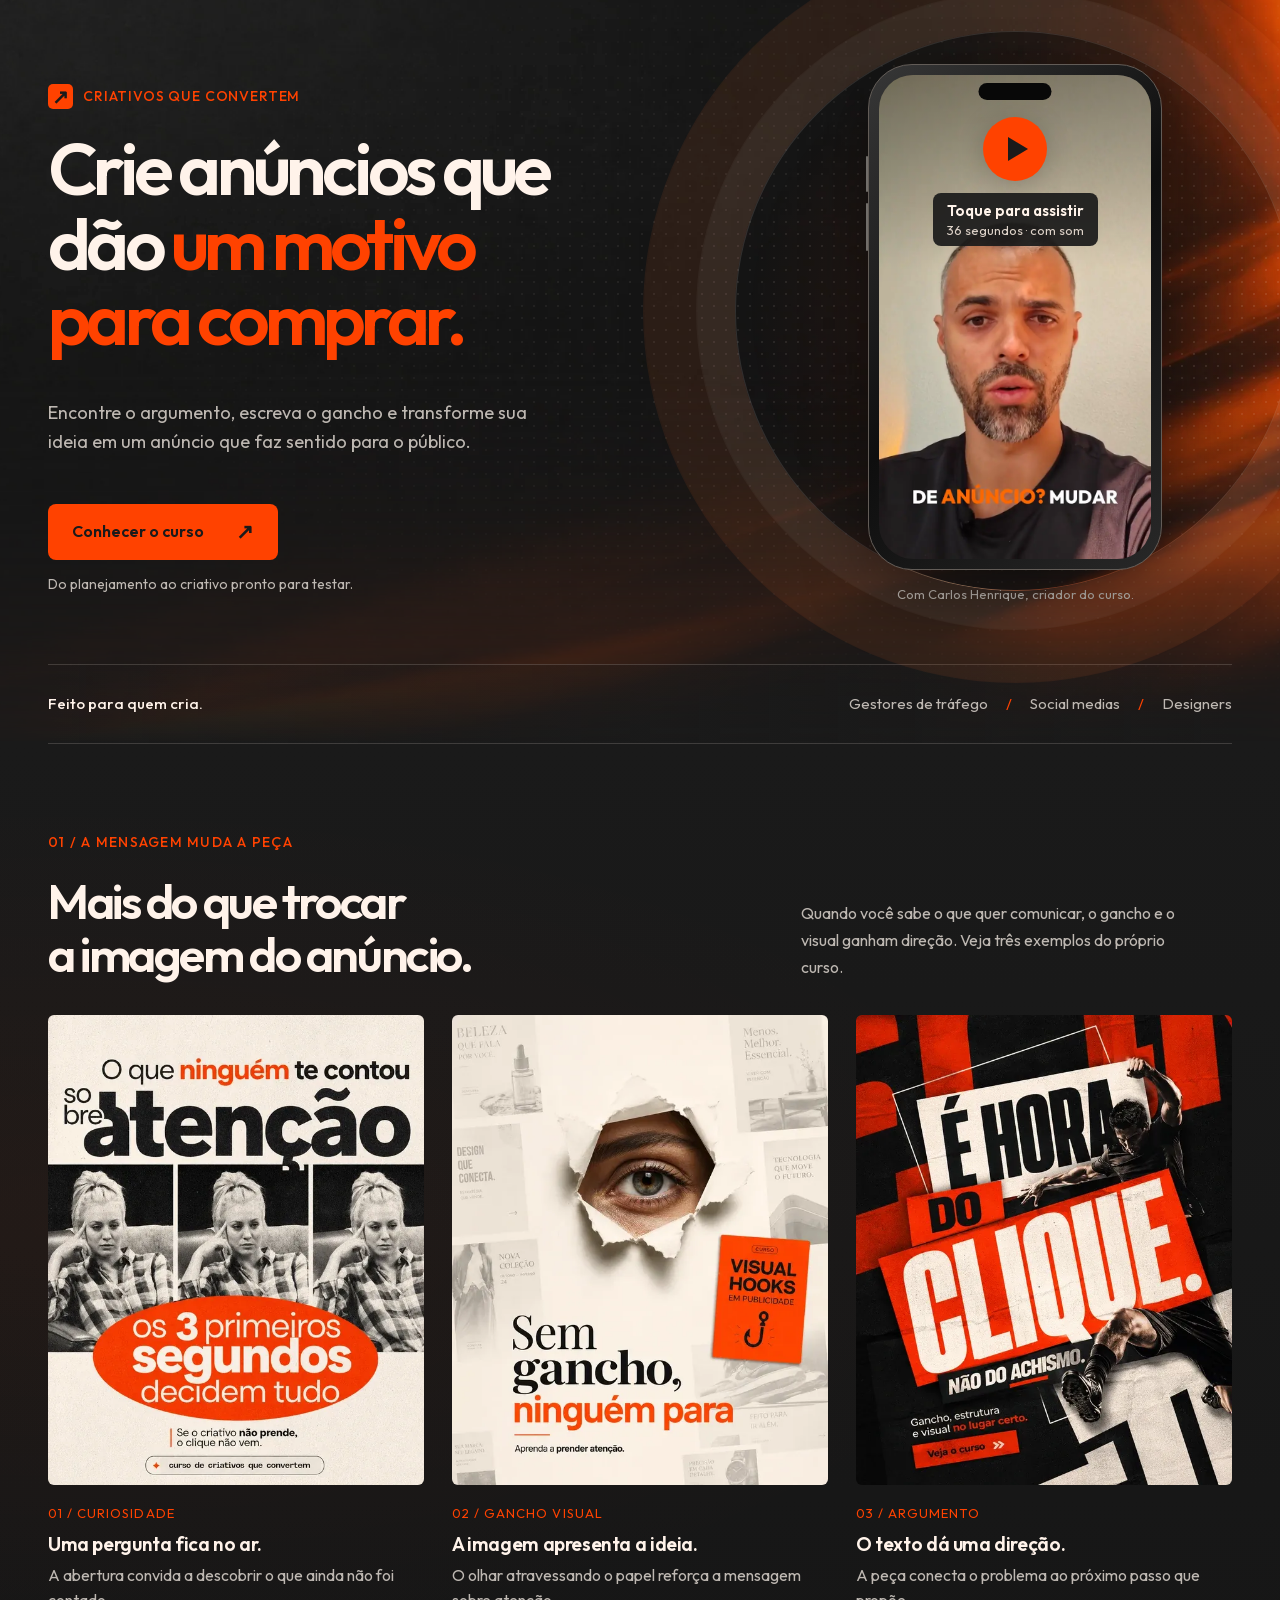
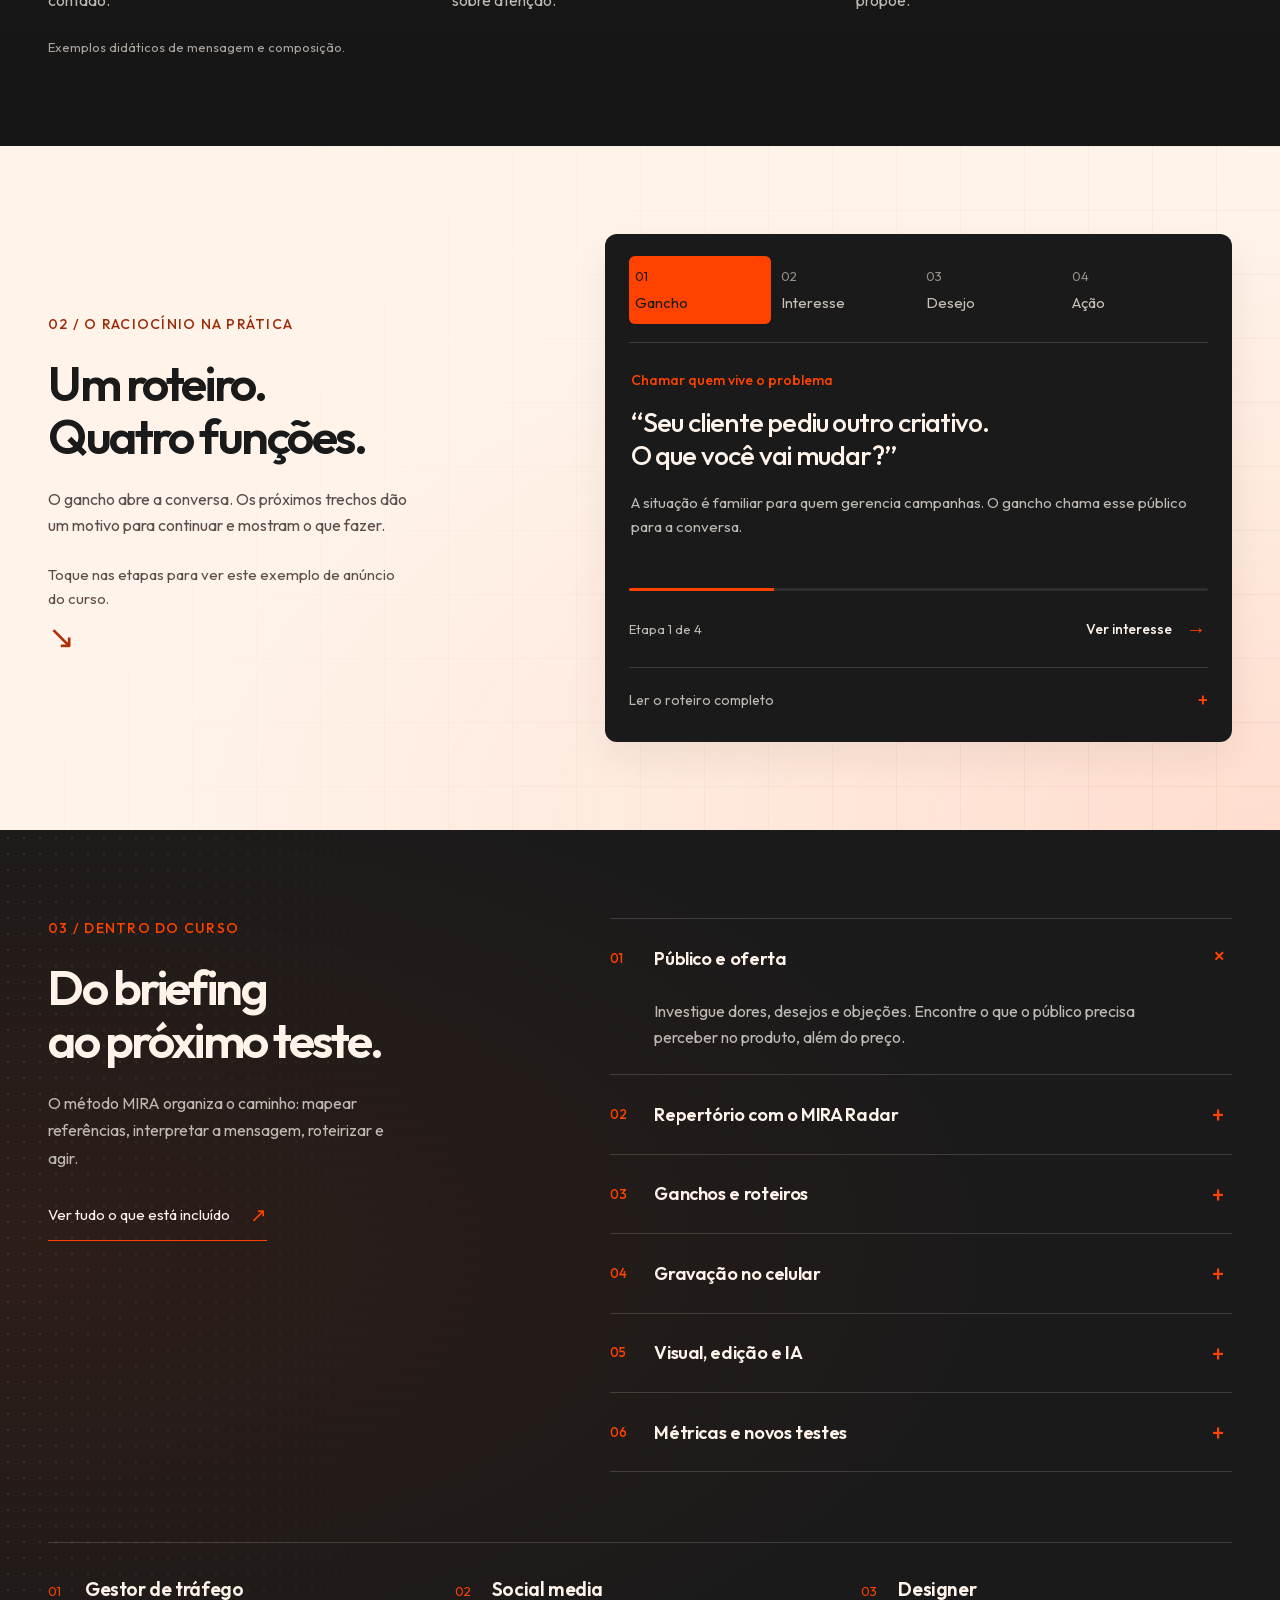
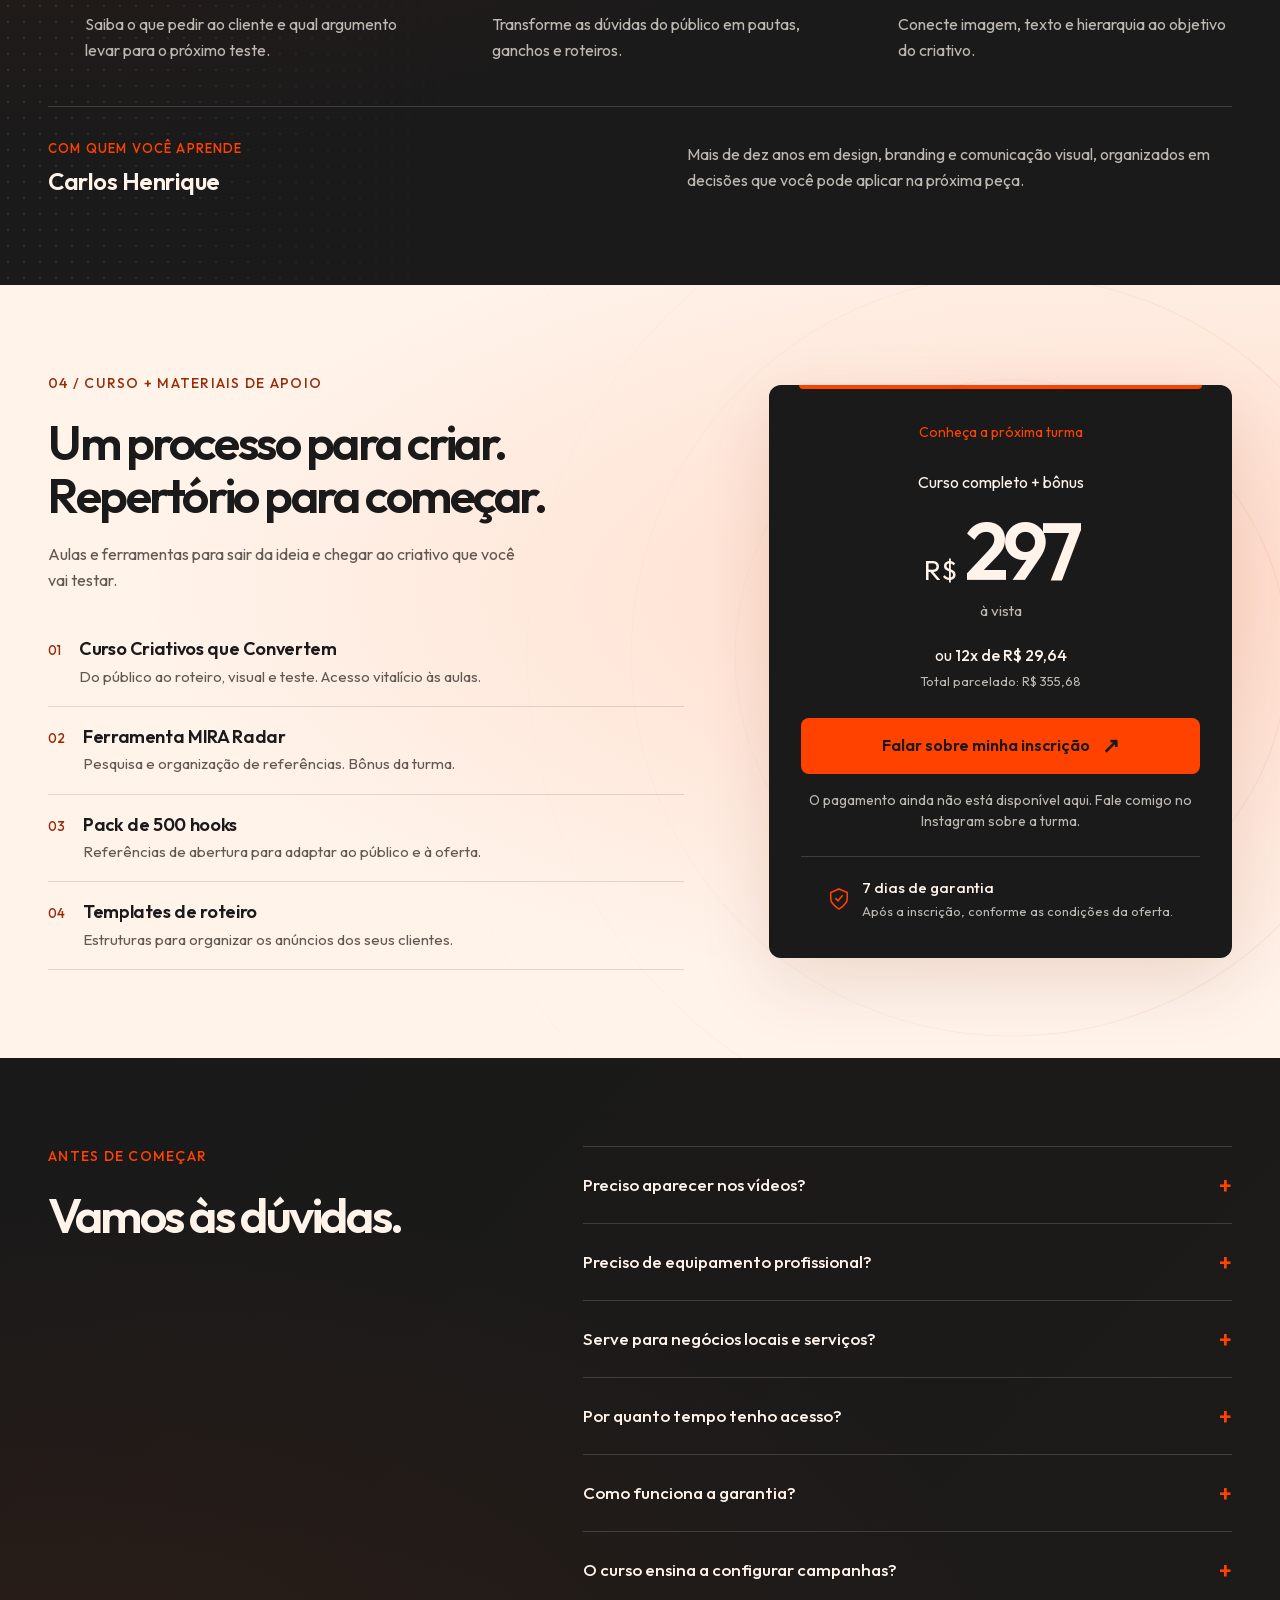
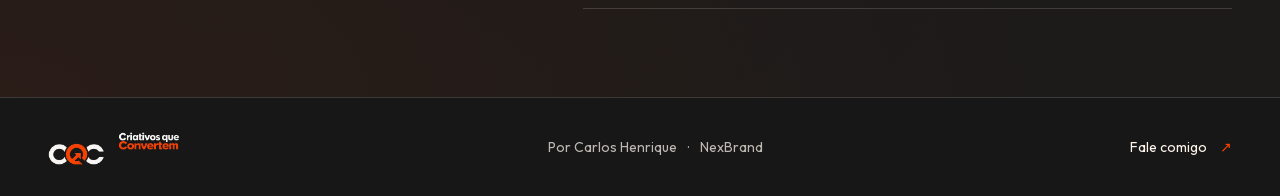
==== commit 8092379e: "Add orange light, texture and gentle movement to landing page backgrounds" ====
--- a/index.html
+++ b/index.html
@@ -10,7 +10,7 @@
   <link rel="apple-touch-icon" href="assets/apple-touch-icon.png">
   <link rel="preload" href="assets/fonts/outfit-latin-c8e7a734.woff2" as="font" type="font/woff2" crossorigin>
   <link rel="preload" href="assets/vsl-poster-20260929.webp" as="image" fetchpriority="high">
-  <link rel="stylesheet" href="styles.css?v=20260929">
+  <link rel="stylesheet" href="styles.css?v=20260929-backgrounds">
   <script>
     window.MIRA_CONFIG = {
       pixelId: 'YOUR_PIXEL_ID', checkoutUrl: '',
--- a/styles.css
+++ b/styles.css
@@ -27,4 +27,28 @@
  .faq-grid{grid-template-columns:1fr;gap:24px}.faq-grid>div:first-child{text-align:center}.faq-list summary{font-size:1rem;padding:18px 0;gap:16px}.faq-list details>p{font-size:.9375rem;padding-right:16px}.footer{padding:26px 0 108px}.footer-inner{flex-wrap:wrap;justify-content:center;text-align:center;gap:17px 26px}.footer-inner p{font-size:.8125rem}.footer-inner>a:last-child{font-size:.875rem}.mobile-offer{position:fixed;bottom:0;left:0;right:0;display:flex;align-items:center;justify-content:space-between;gap:14px;padding:12px 20px calc(12px + env(safe-area-inset-bottom,0px));background:#1a1a1af5;border-top:1px solid #fff3ea24;backdrop-filter:blur(12px);z-index:20;box-shadow:0 -8px 24px #0002}.mobile-offer>span{font-size:.8125rem;line-height:1.2;color:var(--muted)}.mobile-offer strong{font-size:1rem;color:var(--paper);font-weight:500}.mobile-offer .button{min-height:48px;padding:12px 17px;gap:18px;font-size:.9375rem}
 }
 @media(max-width:359px){.container{width:calc(100% - 32px)}.hero-heading .eyebrow{font-size:.75rem}.hero-summary{font-size:.9375rem}.hero-audience{font-size:.8125rem}.hero-audience i{margin-inline:3px}.stage-tab{font-size:.8125rem}.script-board{padding-inline:12px}.script-example{min-height:288px}.gallery{padding-inline:16px;margin-inline:-16px;scroll-padding-left:16px}.mobile-offer{padding-inline:16px;gap:10px}.mobile-offer .button{font-size:.875rem;padding-inline:12px;gap:10px}}
+/* Brand atmosphere: existing 28 kB artwork, fine geometry and warm paper. */
+.hero,.showcase,.method,.learning,.offer,.faq{position:relative;isolation:isolate;overflow:clip}
+.hero::after{content:"";position:absolute;inset:-2%;z-index:-2;pointer-events:none;background:url('assets/bg-ambient-glow.webp') center/cover no-repeat;transform:scaleX(-1);opacity:.84;mask-image:linear-gradient(#000 0%,#000 50%,transparent 98%)}
+.hero::before{background-image:radial-gradient(rgba(255,243,234,.26) .7px,transparent .9px);background-size:12px 12px;mask-image:radial-gradient(ellipse at 85% 42%,#000,transparent 66%);opacity:.5}
+.hero-visual{position:relative;isolation:isolate}
+.hero-visual::before,.hero-visual::after{content:"";position:absolute;z-index:-1;pointer-events:none;left:50%;top:45%;width:560px;aspect-ratio:1;border-radius:50%;transform:translate(-50%,-50%)}
+.hero-visual::before{border:1px solid #fff3ea20;box-shadow:0 0 0 38px #fff3ea03,0 0 0 39px #fff3ea0a,0 0 0 91px #ff420003,0 0 0 92px #ff733416;background:radial-gradient(circle,#ff42001a,transparent 68%)}
+.hero-visual::after{padding:1px;background:conic-gradient(from 35deg,transparent 25%,#ff602877 39%,#ffbd8daa 43%,transparent 49%);mask:linear-gradient(#000 0 0) content-box,linear-gradient(#000 0 0);mask-composite:exclude}
+.hero-audience{background:linear-gradient(90deg,transparent,#1a1a1a55,transparent)}
+.showcase{background:radial-gradient(ellipse at 5% 48%,#ff42000c,transparent 58%),linear-gradient(180deg,#1a1a1a,#161616)}
+.method{background:radial-gradient(ellipse at 100% 100%,#ff42001e,transparent 62%),var(--paper)}
+.method::before{content:"";position:absolute;inset:0;z-index:-1;pointer-events:none;background-image:linear-gradient(#733b1710 1px,transparent 1px),linear-gradient(90deg,#733b1710 1px,transparent 1px);background-size:64px 64px;mask-image:linear-gradient(125deg,transparent 15%,#000)}
+.learning{background:radial-gradient(ellipse at 0% 40%,#ff420016,transparent 58%),#1a1a1a}
+.learning::before{content:"";position:absolute;inset:0;z-index:-1;pointer-events:none;background-image:radial-gradient(#fff3ea .7px,transparent .9px);background-size:16px 16px;opacity:.1;mask-image:linear-gradient(90deg,#000,transparent 45%)}
+.offer{background:radial-gradient(ellipse at 88% 40%,#ff420024,transparent 62%),var(--paper)}
+.offer::before{content:"";position:absolute;inset:0;z-index:-1;pointer-events:none;background:repeating-radial-gradient(circle at 79% 48%,transparent 0 67px,#ab5b2415 68px,transparent 69px 104px);mask-image:linear-gradient(90deg,transparent 30%,#000)}
+.price-panel{box-shadow:0 24px 70px #6f280b20}
+.faq{background:radial-gradient(ellipse at 0% 100%,#ff420012,transparent 58%),linear-gradient(135deg,#191919,#1d1b19)}
+.footer{background:#171717}
+@keyframes orbit-light{from{transform:translate(-50%,-50%) rotate(-30deg)}to{transform:translate(-50%,-50%) rotate(330deg)}}
+@keyframes ambient-breathe{from{opacity:.7;transform:scaleX(-1) scale(1)}to{opacity:.9;transform:scaleX(-1) scale(1.035)}}
+@media(prefers-reduced-motion:no-preference){.hero::after{animation:ambient-breathe 12s ease-in-out infinite alternate}.hero-visual::after{animation:orbit-light 42s linear infinite}}
+@media(max-width:1023px) and (min-width:768px){.hero-visual::before,.hero-visual::after{width:460px}}
+@media(max-width:767px){.hero::after{inset:0;background-position:14% center;opacity:.57;mask-image:linear-gradient(transparent,#000 22%,#000 48%,transparent 88%);animation:none}.hero::before{mask-image:radial-gradient(ellipse at 50% 37%,#000,transparent 63%);opacity:.42}.hero-visual::before,.hero-visual::after{width:390px;top:45%}.hero-visual::before{border-color:#fff3ea1a;box-shadow:0 0 0 34px #fff3ea03,0 0 0 35px #fff3ea0a,0 0 0 74px #ff420003,0 0 0 75px #ff733416}.method::before{background-size:48px 48px}.offer::before{background:repeating-radial-gradient(circle at 50% 72%,transparent 0 67px,#ab5b2415 68px,transparent 69px 104px);mask-image:linear-gradient(transparent 15%,#000)}.offer{background:radial-gradient(ellipse at 90% 85%,#ff420024,transparent 62%),var(--paper)}}
 @media(prefers-reduced-motion:reduce){html{scroll-behavior:auto}*,*::before,*::after{animation:none!important;transition:none!important;scroll-behavior:auto!important}}
